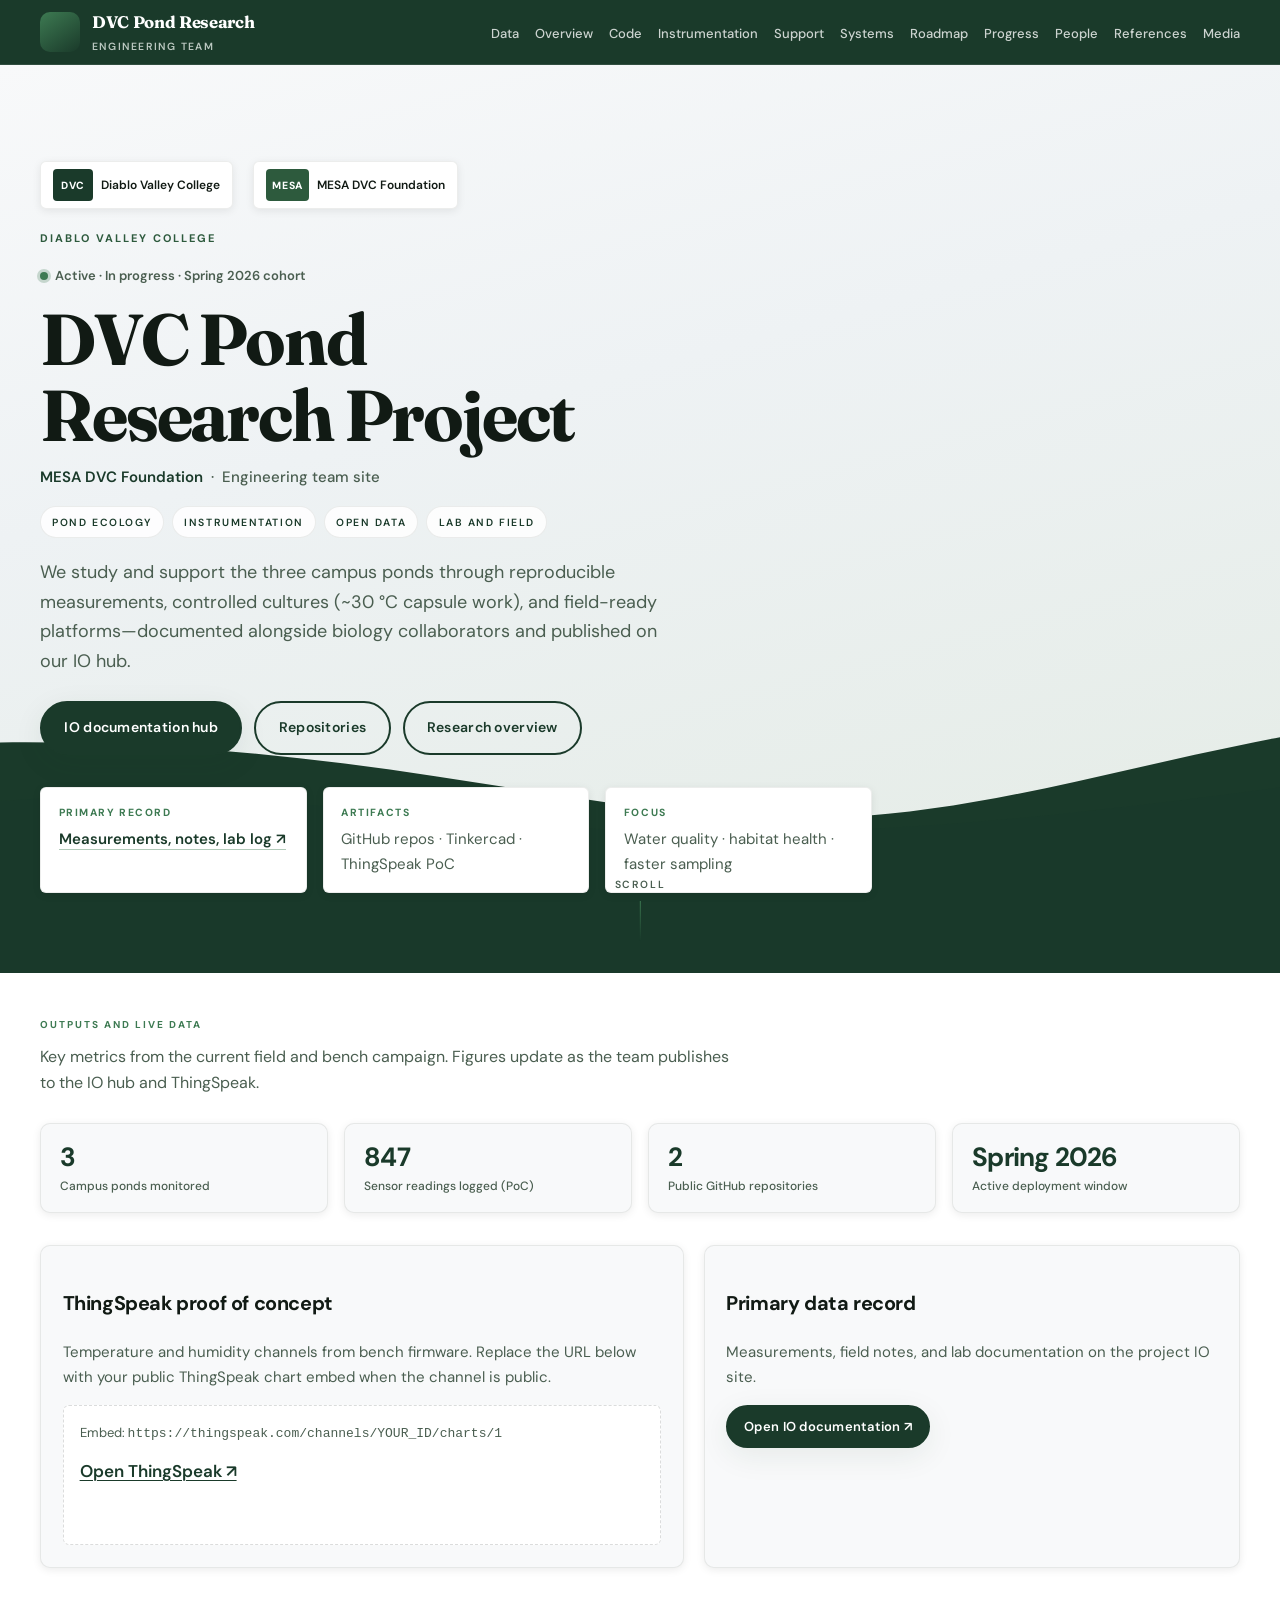
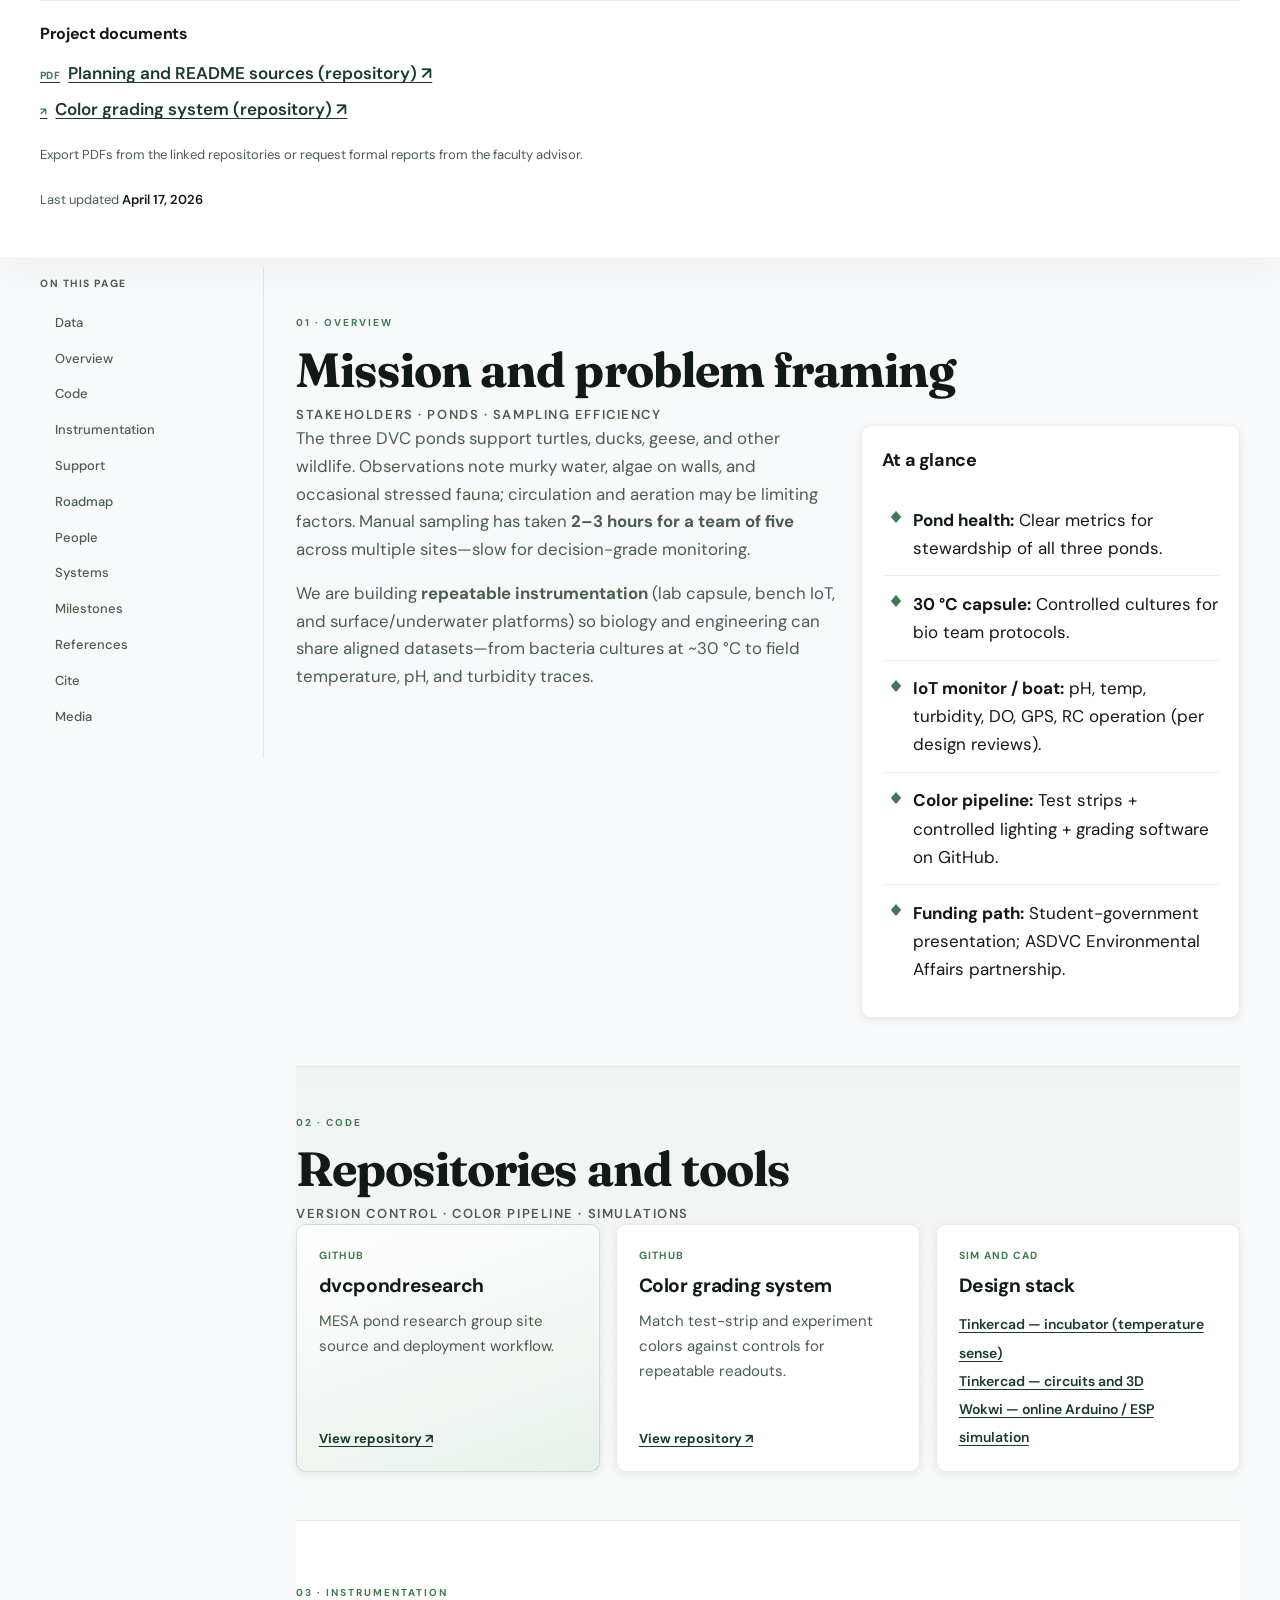
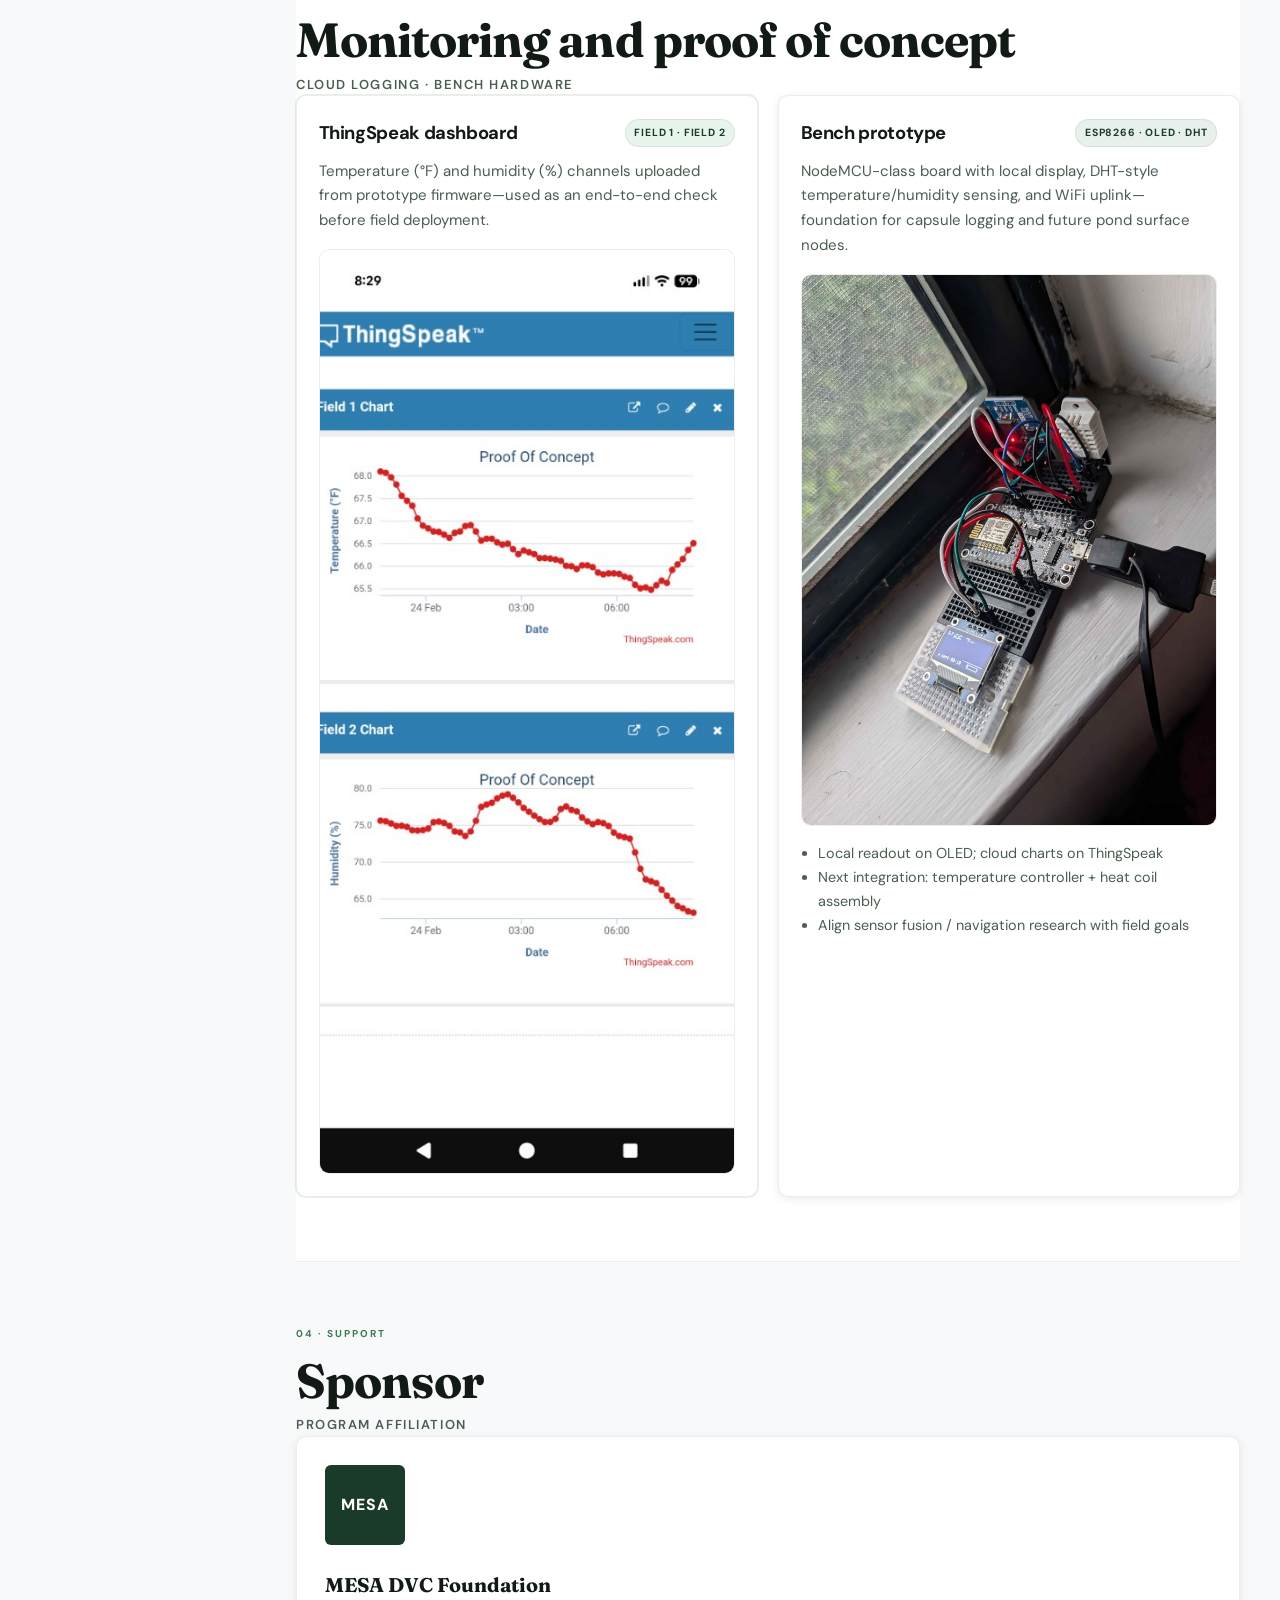
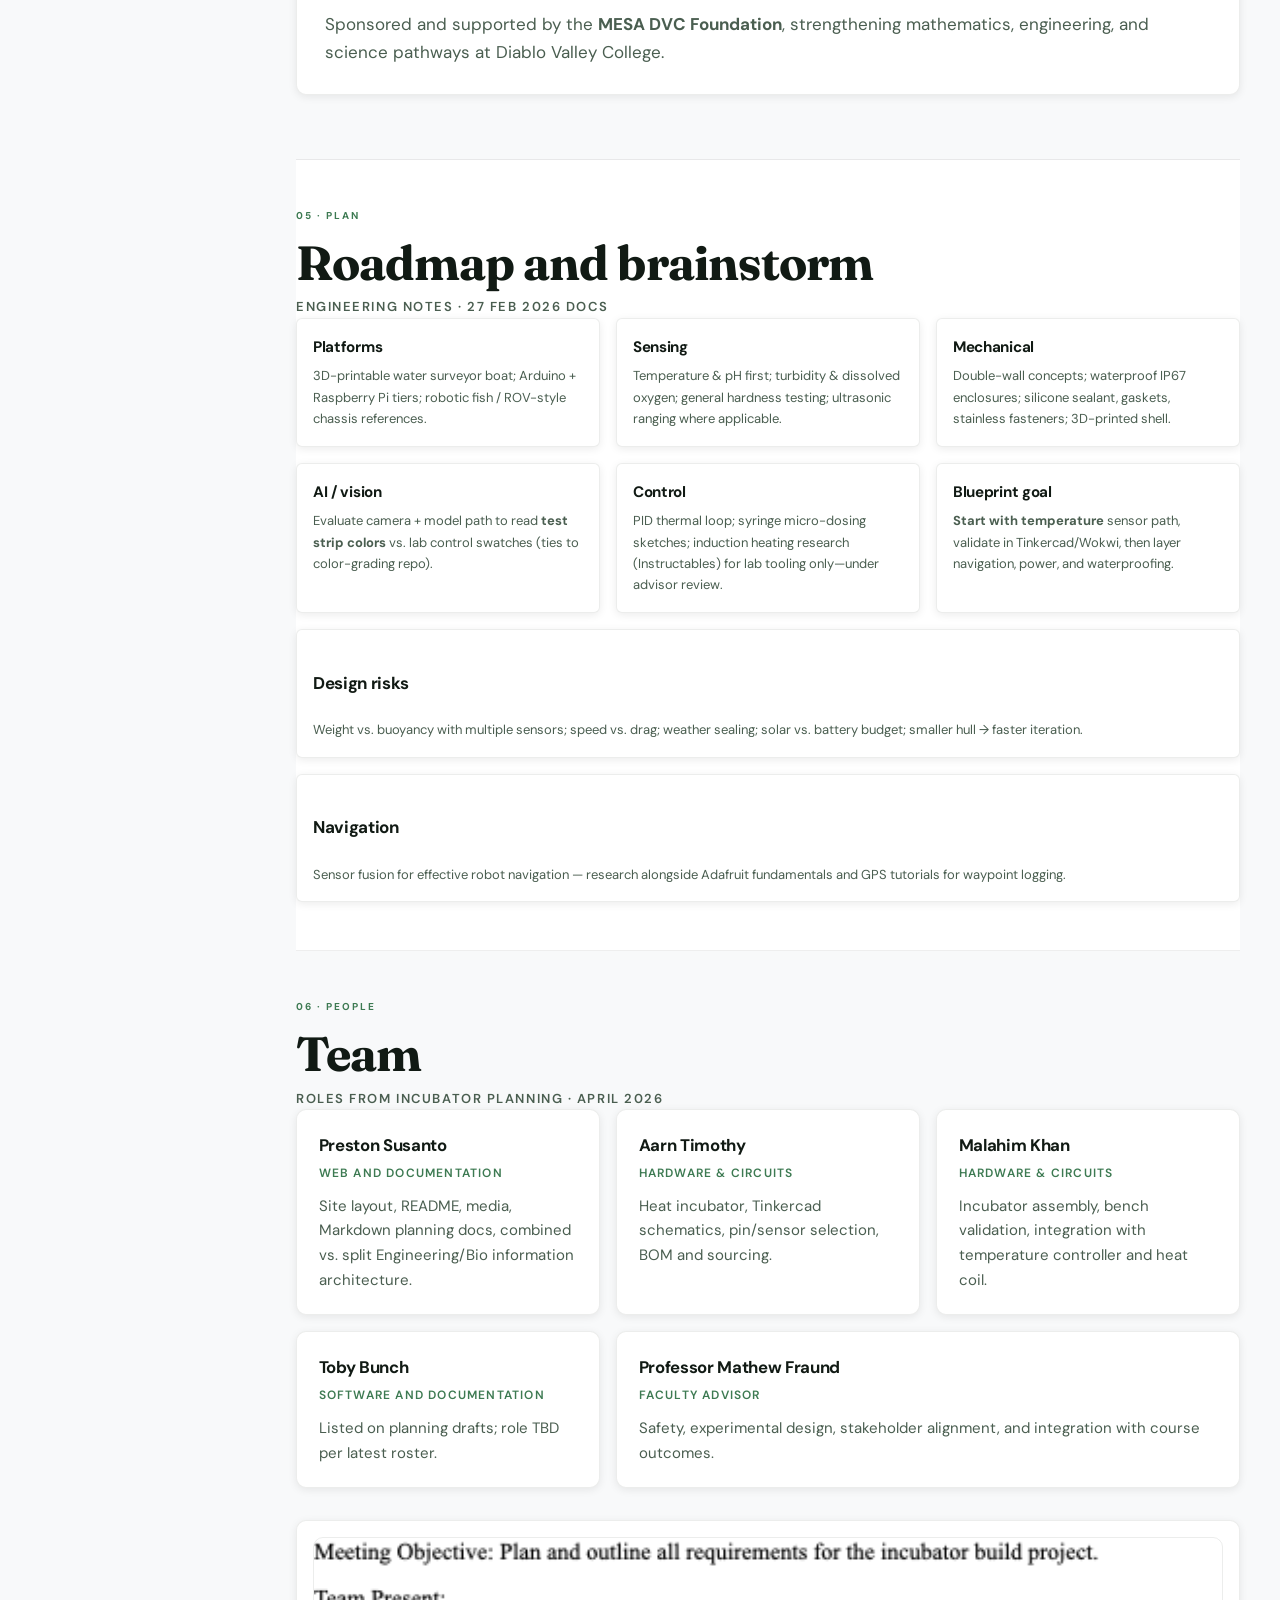
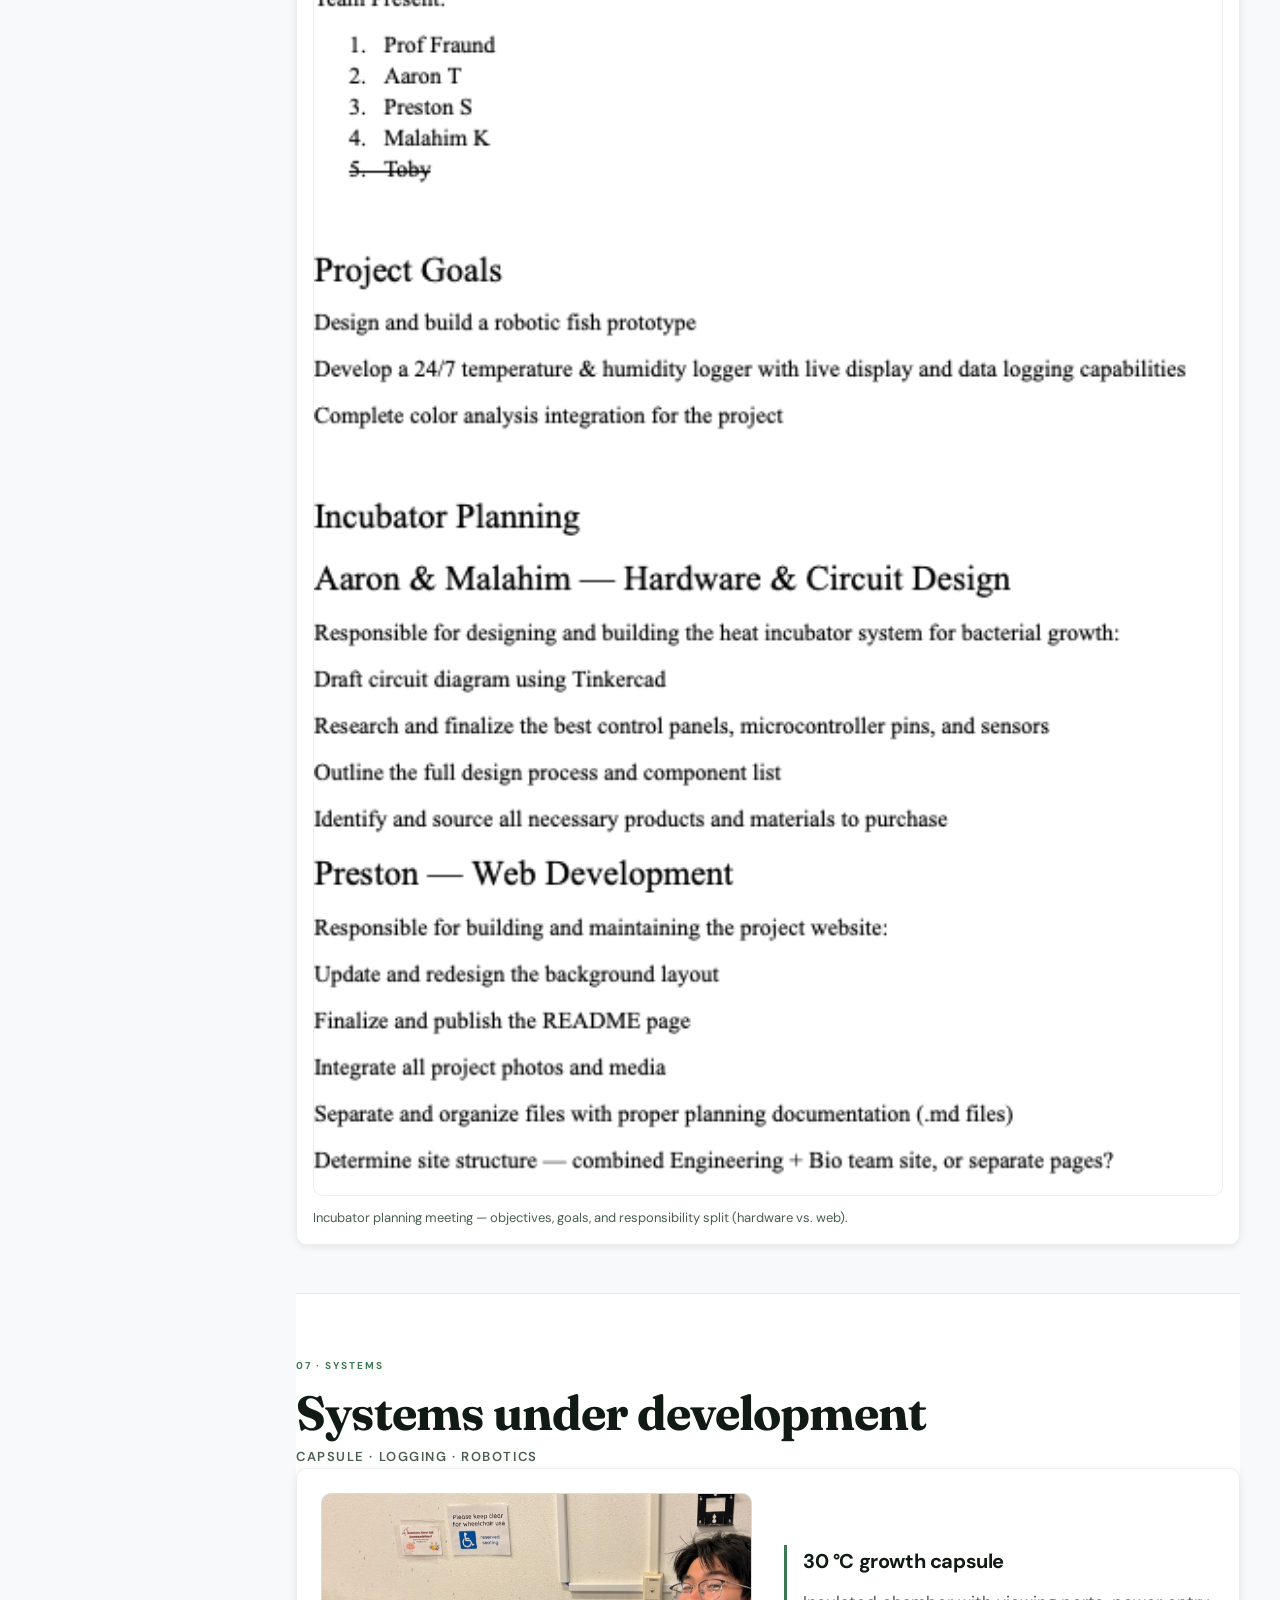
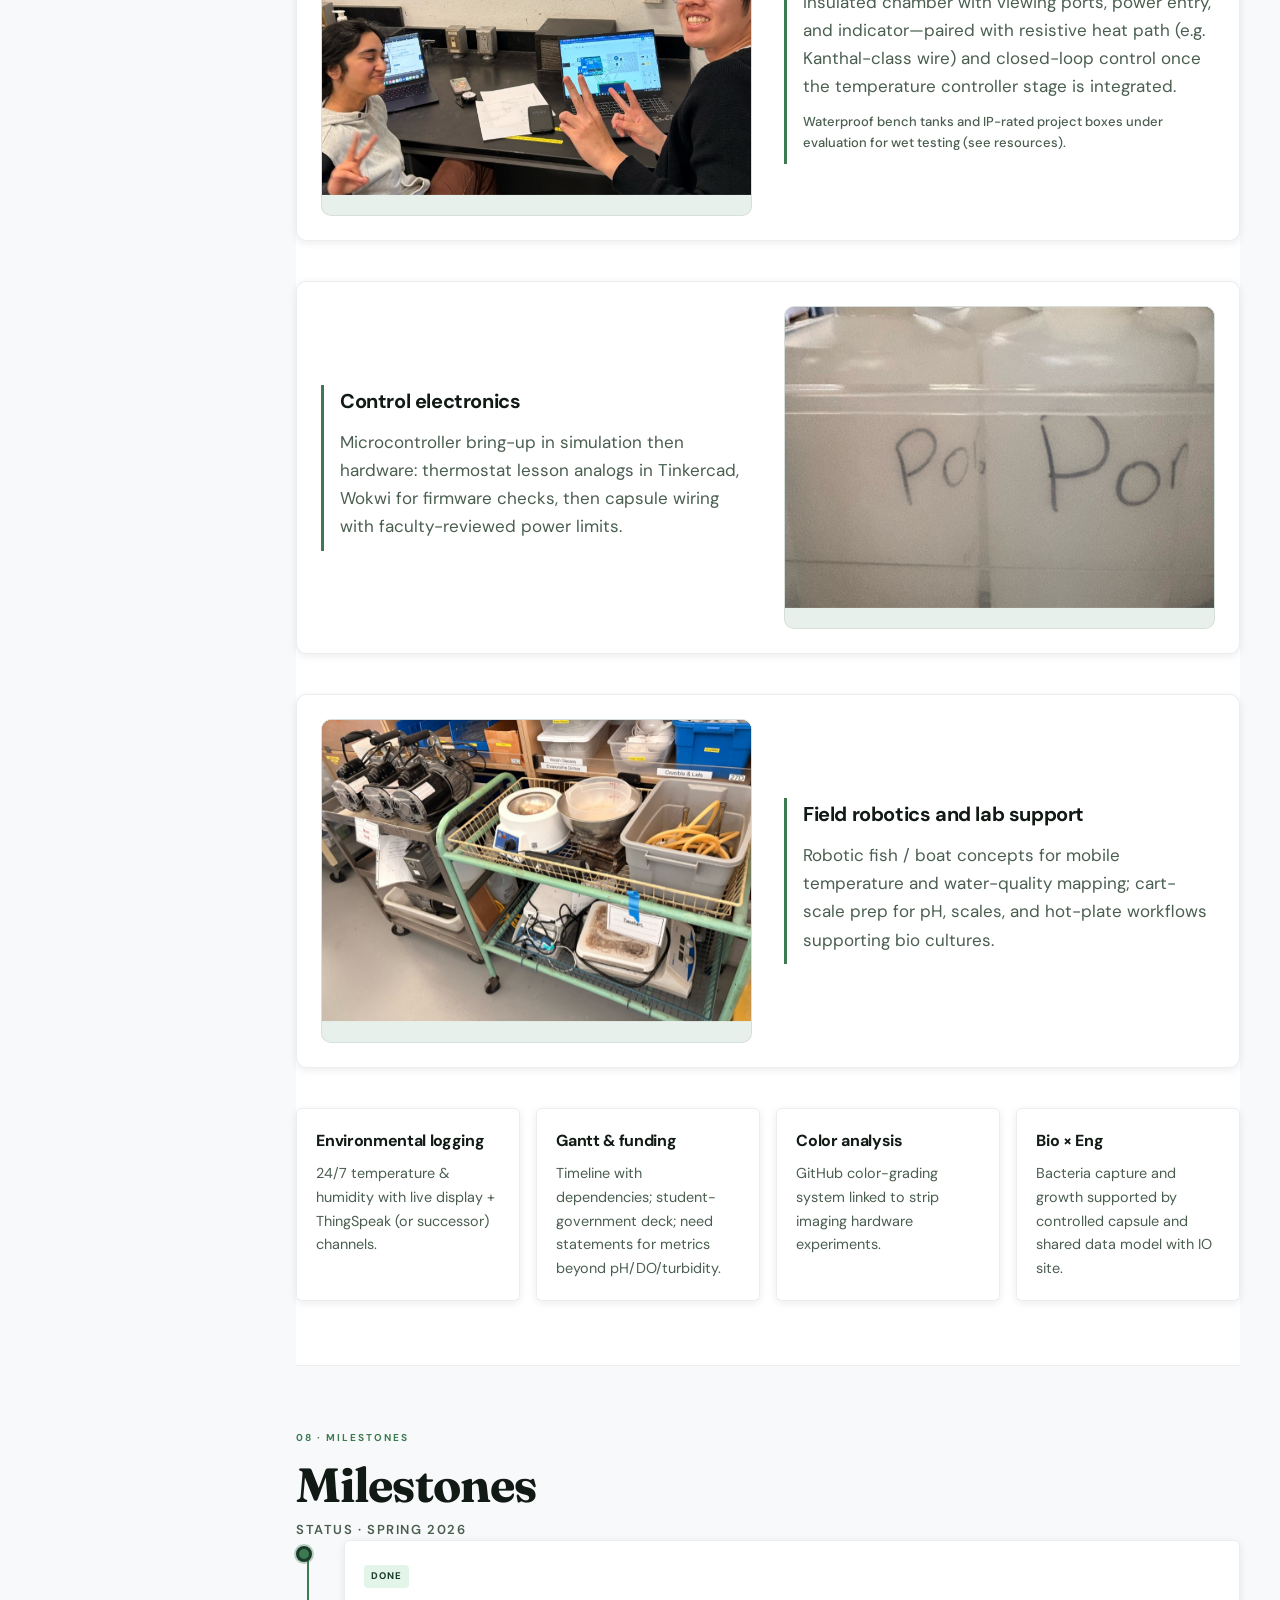
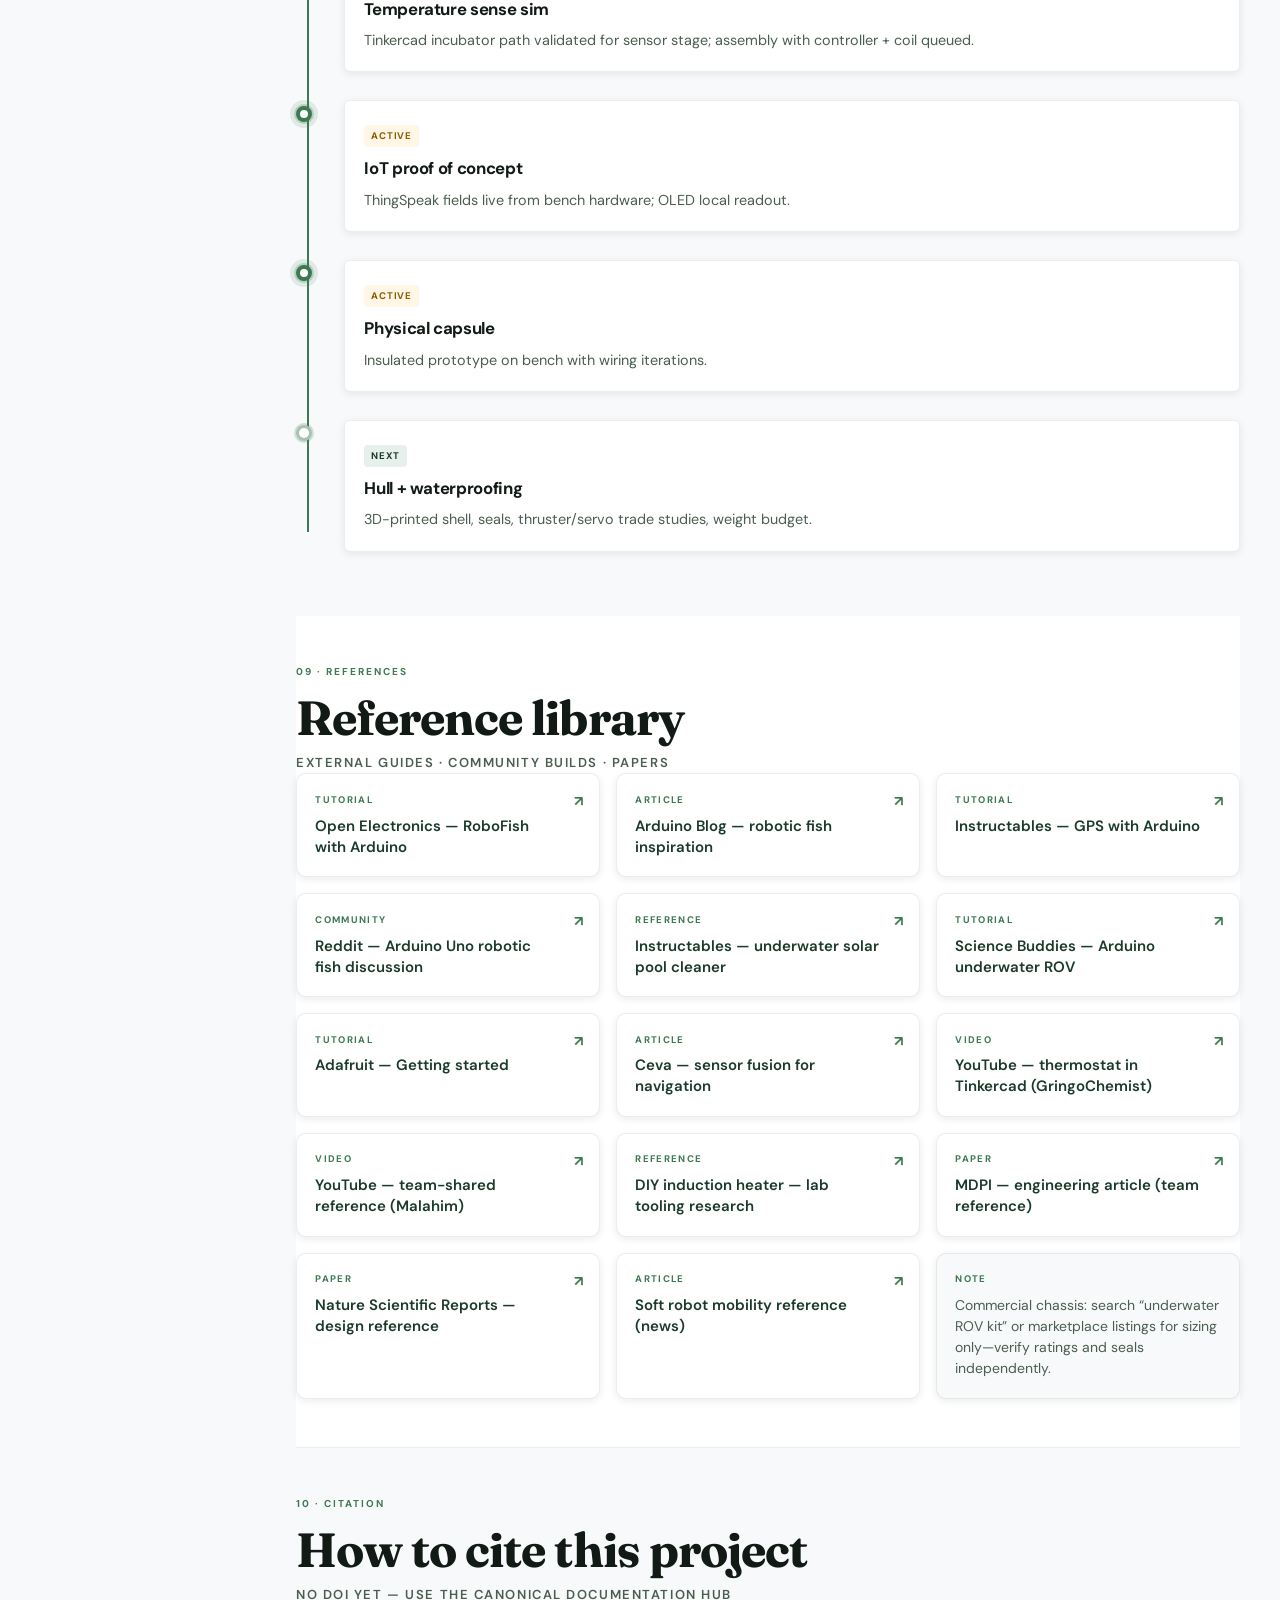
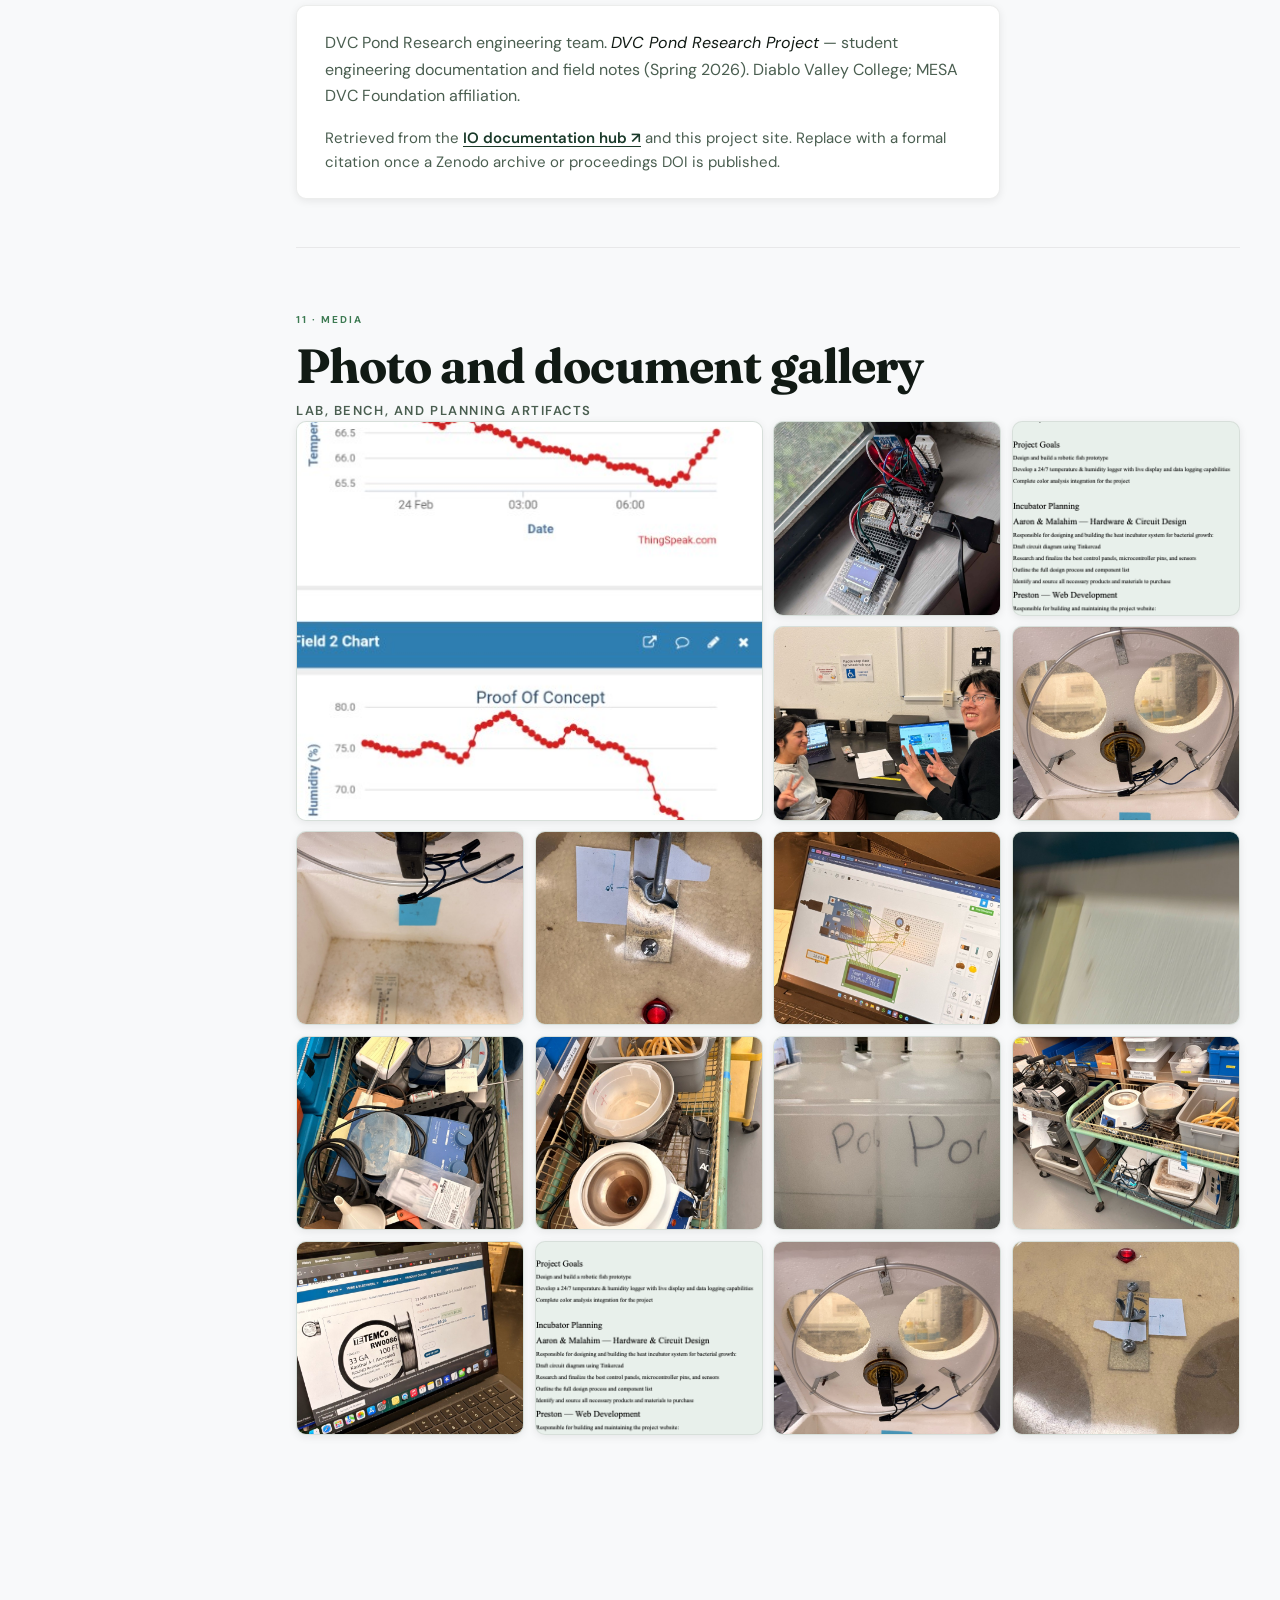
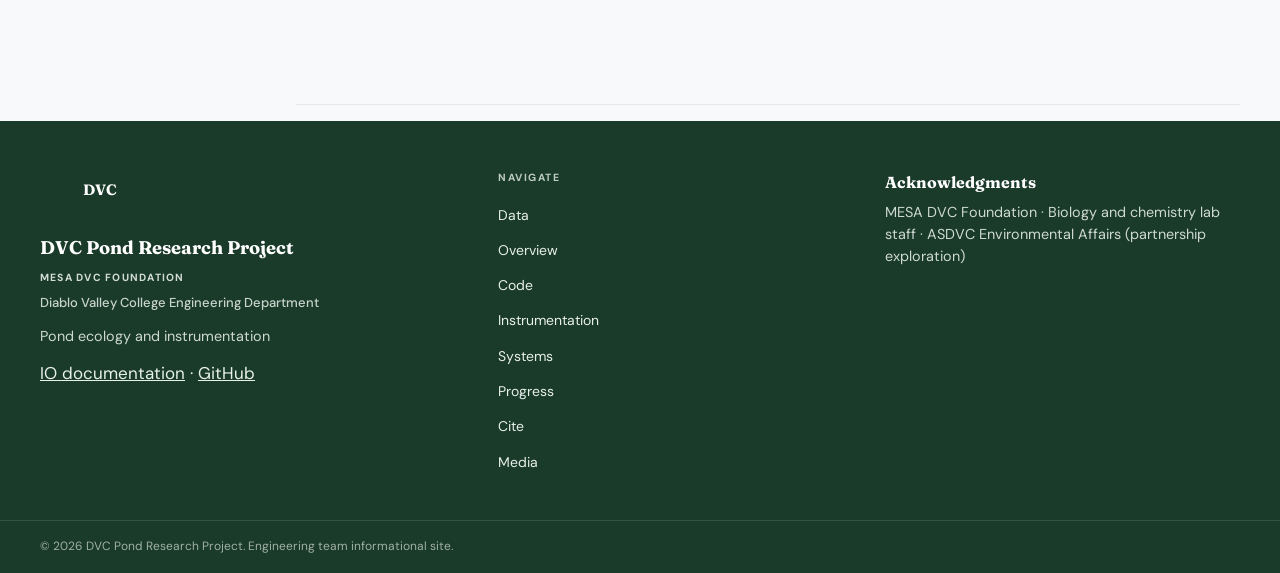
==== index.html @ a066e3c2 "first commit" ====
<!DOCTYPE html>
<html lang="en">
<head>
  <meta charset="UTF-8" />
  <meta name="viewport" content="width=device-width, initial-scale=1.0" />
  <meta name="description" content="Diablo Valley College Pond Research Project — engineering prototypes, IoT logging, and lab documentation. MESA DVC Foundation." />
  <title>DVC Pond Research Project | Engineering Team</title>
  <link rel="preconnect" href="https://fonts.googleapis.com" />
  <link rel="preconnect" href="https://fonts.gstatic.com" crossorigin />
  <link href="https://fonts.googleapis.com/css2?family=DM+Sans:ital,opsz,wght@0,9..40,400;0,9..40,500;1,9..40,400&family=Fraunces:ital,opsz,wght@0,9..144,700;1,9..144,700&display=swap" rel="stylesheet" />
  <link rel="stylesheet" href="styles.css" />
</head>
<body>
  <a class="skip-link" href="#main">Skip to content</a>

  <header class="site-header" id="top">
    <div class="header-navbar">
      <div class="header-navbar-inner container-wide">
        <a class="logo logo--nav" href="#top">
          <span class="logo-mark" aria-hidden="true"><span class="logo-mark-ripple"></span></span>
          <span class="logo-text-block">
            <span class="logo-title">DVC Pond Research</span>
            <span class="logo-affiliation">Engineering team</span>
          </span>
        </a>
        <nav class="nav" aria-label="Primary">
          <button type="button" class="nav-toggle" aria-expanded="false" aria-controls="nav-drawer">
            <span class="nav-toggle-bar"></span>
            <span class="nav-toggle-bar"></span>
            <span class="nav-toggle-bar"></span>
            <span class="visually-hidden">Menu</span>
          </button>
          <div id="nav-drawer" class="nav-drawer">
            <ul id="nav-menu" class="nav-list">
              <li><a class="nav-link" href="#data" data-section="data">Data</a></li>
              <li><a class="nav-link" href="#mission" data-section="mission">Overview</a></li>
              <li><a class="nav-link" href="#repos" data-section="repos">Code</a></li>
              <li><a class="nav-link" href="#monitoring" data-section="monitoring">Instrumentation</a></li>
              <li><a class="nav-link" href="#sponsor" data-section="sponsor">Support</a></li>
              <li><a class="nav-link" href="#engineering" data-section="engineering">Systems</a></li>
              <li><a class="nav-link" href="#roadmap" data-section="roadmap">Roadmap</a></li>
              <li><a class="nav-link" href="#progress" data-section="progress">Progress</a></li>
              <li><a class="nav-link" href="#team" data-section="team">People</a></li>
              <li><a class="nav-link" href="#resources" data-section="resources">References</a></li>
              <li><a class="nav-link" href="#gallery" data-section="gallery">Media</a></li>
            </ul>
          </div>
        </nav>
      </div>
    </div>
  </header>

  <main id="main">
    <section class="hero">
      <div class="hero-bg" aria-hidden="true"></div>
      <div class="hero-wave-wrap" aria-hidden="true">
        <svg class="hero-wave" xmlns="http://www.w3.org/2000/svg" viewBox="0 0 1440 320" preserveAspectRatio="none">
          <path class="hero-wave-path hero-wave-path-a" fill="currentColor" d="M0,160L48,154.7C96,149,192,139,288,138.7C384,139,480,149,576,165.3C672,181,768,203,864,197.3C960,192,1056,160,1152,138.7C1248,117,1344,107,1392,101.3L1440,96L1440,320L1392,320C1344,320,1248,320,1152,320C1056,320,960,320,864,320C768,320,672,320,576,320C480,320,384,320,288,320C192,320,96,320,48,320L0,320Z"/>
          <path class="hero-wave-path hero-wave-path-b" fill="currentColor" opacity="0.65" d="M0,224L60,213.3C120,203,240,181,360,181.3C480,181,600,203,720,208C840,213,960,203,1080,186.7C1200,171,1320,149,1380,138.7L1440,128L1440,320L1380,320C1320,320,1200,320,1080,320C960,320,840,320,720,320C600,320,480,320,360,320C240,320,120,320,60,320L0,320Z"/>
        </svg>
      </div>
      <div class="hero-content container-wide">
        <div class="hero-trust hero-stagger hero-stagger-1">
          <div class="hero-trust-item">
            <span class="hero-trust-logo hero-trust-logo--dvc" aria-hidden="true">DVC</span>
            <span class="hero-trust-name">Diablo Valley College</span>
          </div>
          <div class="hero-trust-item">
            <span class="hero-trust-logo hero-trust-logo--mesa" aria-hidden="true">MESA</span>
            <span class="hero-trust-name">MESA DVC Foundation</span>
          </div>
        </div>
        <p class="hero-institution hero-stagger hero-stagger-2">Diablo Valley College</p>
        <p class="hero-status hero-stagger hero-stagger-2b"><span class="hero-status-dot" aria-hidden="true"></span> Active · In progress · Spring 2026 cohort</p>
        <h1 class="hero-title">
          <span class="hero-title-line hero-stagger hero-stagger-3">DVC Pond</span>
          <span class="hero-title-line hero-stagger hero-stagger-4">Research Project</span>
        </h1>
        <p class="hero-affiliation hero-stagger hero-stagger-5">
          <span class="hero-affiliation-name">MESA DVC Foundation</span>
          <span class="hero-affiliation-sep" aria-hidden="true">·</span>
          <span class="hero-affiliation-tag">Engineering team site</span>
        </p>
        <div class="hero-tags hero-stagger hero-stagger-5b">
          <span class="hero-chip">Pond ecology</span>
          <span class="hero-chip">Instrumentation</span>
          <span class="hero-chip">Open data</span>
          <span class="hero-chip">Lab and field</span>
        </div>
        <p class="hero-lead hero-stagger hero-stagger-6">
          We study and support the three campus ponds through reproducible measurements, controlled cultures (~30&nbsp;°C capsule work), and field-ready platforms—documented alongside biology collaborators and published on our IO hub.
        </p>
        <div class="hero-actions hero-stagger hero-stagger-7">
          <a class="btn btn-primary" href="https://shadowesu.github.io/dvcpondresearch/" target="_blank" rel="noopener noreferrer">IO documentation hub</a>
          <a class="btn btn-ghost" href="#repos">Repositories</a>
          <a class="btn btn-ghost" href="#mission">Research overview</a>
        </div>
        <ul class="hero-highlights hero-stagger hero-stagger-8">
          <li class="hero-highlight">
            <span class="hero-highlight-label">Primary record</span>
            <a href="https://shadowesu.github.io/dvcpondresearch/" target="_blank" rel="noopener noreferrer">Measurements, notes, lab log ↗</a>
          </li>
          <li class="hero-highlight">
            <span class="hero-highlight-label">Artifacts</span>
            <span>GitHub repos · Tinkercad · ThingSpeak PoC</span>
          </li>
          <li class="hero-highlight">
            <span class="hero-highlight-label">Focus</span>
            <span>Water quality · habitat health · faster sampling</span>
          </li>
        </ul>
      </div>
      <div class="hero-scroll" aria-hidden="true">
        <span>Scroll</span>
        <span class="hero-scroll-line"></span>
      </div>
    </section>

    <section class="section-data" id="data" aria-labelledby="data-heading">
      <div class="container-wide section-data-inner">
        <div class="section-data-header">
          <p class="section-label" id="data-heading">Outputs and live data</p>
          <p class="section-data-lead">Key metrics from the current field and bench campaign. Figures update as the team publishes to the IO hub and ThingSpeak.</p>
        </div>
        <div class="stats-bar">
          <div class="stat-item">
            <span class="stat-value">3</span>
            <span class="stat-label">Campus ponds monitored</span>
          </div>
          <div class="stat-item">
            <span class="stat-value">847</span>
            <span class="stat-label">Sensor readings logged (PoC)</span>
          </div>
          <div class="stat-item">
            <span class="stat-value">2</span>
            <span class="stat-label">Public GitHub repositories</span>
          </div>
          <div class="stat-item">
            <span class="stat-value">Spring 2026</span>
            <span class="stat-label">Active deployment window</span>
          </div>
        </div>
        <div class="live-data-grid">
          <div class="live-data-card">
            <h3 class="live-data-title">ThingSpeak proof of concept</h3>
            <p class="live-data-desc">Temperature and humidity channels from bench firmware. Replace the URL below with your public ThingSpeak chart embed when the channel is public.</p>
            <div class="embed-frame" title="ThingSpeak embed placeholder">
              <p class="embed-placeholder">Embed: <code>https://thingspeak.com/channels/YOUR_ID/charts/1</code></p>
              <a class="text-link-external" href="https://thingspeak.com" target="_blank" rel="noopener noreferrer">Open ThingSpeak ↗</a>
            </div>
          </div>
          <div class="live-data-card">
            <h3 class="live-data-title">Primary data record</h3>
            <p class="live-data-desc">Measurements, field notes, and lab documentation on the project IO site.</p>
            <a class="btn btn-primary btn-sm" href="https://shadowesu.github.io/dvcpondresearch/" target="_blank" rel="noopener noreferrer">Open IO documentation ↗</a>
          </div>
        </div>
        <div class="documents-row">
          <h3 class="documents-title">Project documents</h3>
          <ul class="documents-list">
            <li><a class="doc-link" href="https://github.com/ShadowEsu/dvcpondresearch" target="_blank" rel="noopener noreferrer"><span class="doc-icon" aria-hidden="true">PDF</span> Planning and README sources (repository) ↗</a></li>
            <li><a class="doc-link" href="https://github.com/ShadowEsu/Color-Grading-System-Pond-Project-System" target="_blank" rel="noopener noreferrer"><span class="doc-icon" aria-hidden="true">↗</span> Color grading system (repository) ↗</a></li>
          </ul>
          <p class="documents-note">Export PDFs from the linked repositories or request formal reports from the faculty advisor.</p>
        </div>
        <p class="last-updated">Last updated <time datetime="2026-04-17">April 17, 2026</time></p>
      </div>
    </section>

    <div class="page-shell container-wide">
      <aside class="toc-sidebar" aria-label="On this page">
        <p class="toc-heading">On this page</p>
        <nav class="toc-nav">
          <ul class="toc-list">
            <li><a class="toc-link" href="#data" data-toc="data">Data</a></li>
            <li><a class="toc-link" href="#mission" data-toc="mission">Overview</a></li>
            <li><a class="toc-link" href="#repos" data-toc="repos">Code</a></li>
            <li><a class="toc-link" href="#monitoring" data-toc="monitoring">Instrumentation</a></li>
            <li><a class="toc-link" href="#sponsor" data-toc="sponsor">Support</a></li>
            <li><a class="toc-link" href="#roadmap" data-toc="roadmap">Roadmap</a></li>
            <li><a class="toc-link" href="#team" data-toc="team">People</a></li>
            <li><a class="toc-link" href="#engineering" data-toc="engineering">Systems</a></li>
            <li><a class="toc-link" href="#progress" data-toc="progress">Milestones</a></li>
            <li><a class="toc-link" href="#resources" data-toc="resources">References</a></li>
            <li><a class="toc-link" href="#cite" data-toc="cite">Cite</a></li>
            <li><a class="toc-link" href="#gallery" data-toc="gallery">Media</a></li>
          </ul>
        </nav>
      </aside>

      <div class="page-main">

    <section class="section section-tight section-bounded" id="mission">
      <div class="section-inner">
        <header class="section-header reveal" data-reveal>
          <p class="section-label">01 · Overview</p>
          <h2>Mission and problem framing</h2>
          <p class="section-subtitle">Stakeholders · ponds · sampling efficiency</p>
        </header>
        <div class="grid-12">
          <div class="span-7 prose prose-tight reveal" data-reveal>
            <p>
              The three DVC ponds support turtles, ducks, geese, and other wildlife. Observations note murky water, algae on walls, and occasional stressed fauna; circulation and aeration may be limiting factors. Manual sampling has taken <strong>2–3 hours for a team of five</strong> across multiple sites—slow for decision-grade monitoring.
            </p>
            <p>
              We are building <strong>repeatable instrumentation</strong> (lab capsule, bench IoT, and surface/underwater platforms) so biology and engineering can share aligned datasets—from bacteria cultures at ~30&nbsp;°C to field temperature, pH, and turbidity traces.
            </p>
          </div>
          <aside class="span-5 reveal" data-reveal>
            <div class="info-card">
              <h3 class="info-card-title">At a glance</h3>
              <ul class="goal-list goal-list-compact goal-list-plain goal-list-animate" id="mission-goals">
                <li class="goal-card-item">
                  <svg class="goal-diamond" width="12" height="12" viewBox="0 0 12 12" aria-hidden="true"><path fill="currentColor" d="M6 0L11.2 6 6 12 .8 6z"/></svg>
                  <span><strong>Pond health:</strong> Clear metrics for stewardship of all three ponds.</span>
                </li>
                <li class="goal-card-item">
                  <svg class="goal-diamond" width="12" height="12" viewBox="0 0 12 12" aria-hidden="true"><path fill="currentColor" d="M6 0L11.2 6 6 12 .8 6z"/></svg>
                  <span><strong>30&nbsp;°C capsule:</strong> Controlled cultures for bio team protocols.</span>
                </li>
                <li class="goal-card-item">
                  <svg class="goal-diamond" width="12" height="12" viewBox="0 0 12 12" aria-hidden="true"><path fill="currentColor" d="M6 0L11.2 6 6 12 .8 6z"/></svg>
                  <span><strong>IoT monitor / boat:</strong> pH, temp, turbidity, DO, GPS, RC operation (per design reviews).</span>
                </li>
                <li class="goal-card-item">
                  <svg class="goal-diamond" width="12" height="12" viewBox="0 0 12 12" aria-hidden="true"><path fill="currentColor" d="M6 0L11.2 6 6 12 .8 6z"/></svg>
                  <span><strong>Color pipeline:</strong> Test strips + controlled lighting + grading software on GitHub.</span>
                </li>
                <li class="goal-card-item">
                  <svg class="goal-diamond" width="12" height="12" viewBox="0 0 12 12" aria-hidden="true"><path fill="currentColor" d="M6 0L11.2 6 6 12 .8 6z"/></svg>
                  <span><strong>Funding path:</strong> Student-government presentation; ASDVC Environmental Affairs partnership.</span>
                </li>
              </ul>
            </div>
          </aside>
        </div>
      </div>
    </section>

    <section class="section section-tight section-surface section-bounded" id="repos">
      <div class="section-inner">
        <header class="section-header section-header-inline reveal" data-reveal>
          <div>
            <p class="section-label">02 · Code</p>
            <h2>Repositories and tools</h2>
            <p class="section-subtitle">Version control · color pipeline · simulations</p>
          </div>
        </header>
        <div class="bento bento-3 reveal-stagger reveal" data-reveal>
          <a class="bento-card bento-card-accent stagger-item" href="https://github.com/ShadowEsu/dvcpondresearch" target="_blank" rel="noopener noreferrer">
            <span class="bento-kicker">GitHub</span>
            <h3 class="bento-title">dvcpondresearch</h3>
            <p class="bento-desc">MESA pond research group site source and deployment workflow.</p>
            <span class="bento-go">View repository ↗</span>
          </a>
          <a class="bento-card stagger-item" href="https://github.com/ShadowEsu/Color-Grading-System-Pond-Project-System" target="_blank" rel="noopener noreferrer">
            <span class="bento-kicker">GitHub</span>
            <h3 class="bento-title">Color grading system</h3>
            <p class="bento-desc">Match test-strip and experiment colors against controls for repeatable readouts.</p>
            <span class="bento-go">View repository ↗</span>
          </a>
          <div class="bento-card bento-card-dense stagger-item">
            <span class="bento-kicker">Sim and CAD</span>
            <h3 class="bento-title">Design stack</h3>
            <ul class="bento-list">
              <li><a href="https://www.tinkercad.com/things/fJQX1NhdqfI-incubator/editel" target="_blank" rel="noopener noreferrer">Tinkercad — incubator (temperature sense)</a></li>
              <li><a href="https://www.tinkercad.com/" target="_blank" rel="noopener noreferrer">Tinkercad — circuits and 3D</a></li>
              <li><a href="https://wokwi.com/" target="_blank" rel="noopener noreferrer">Wokwi — online Arduino / ESP simulation</a></li>
            </ul>
          </div>
        </div>
      </div>
    </section>

    <section class="section section-alt section-bounded" id="monitoring">
      <div class="section-inner">
        <header class="section-header reveal" data-reveal>
          <p class="section-label">03 · Instrumentation</p>
          <h2>Monitoring and proof of concept</h2>
          <p class="section-subtitle">Cloud logging · bench hardware</p>
        </header>
        <div class="split-feature">
          <article class="panel panel-glow reveal" data-reveal>
            <div class="panel-head">
              <h3>ThingSpeak dashboard</h3>
              <span class="pill pill-live">Field 1 · Field 2</span>
            </div>
            <p class="panel-lead">Temperature (°F) and humidity (%) channels uploaded from prototype firmware—used as an end-to-end check before field deployment.</p>
            <figure class="panel-figure">
              <img src="assets/image-9a50c8b9-c697-4783-88cf-bc477b0e032a.png" alt="ThingSpeak mobile dashboard showing temperature and humidity proof-of-concept charts" loading="lazy" width="900" height="1200" />
            </figure>
          </article>
          <article class="panel reveal" data-reveal>
            <div class="panel-head">
              <h3>Bench prototype</h3>
              <span class="pill">ESP8266 · OLED · DHT</span>
            </div>
            <p class="panel-lead">NodeMCU-class board with local display, DHT-style temperature/humidity sensing, and WiFi uplink—foundation for capsule logging and future pond surface nodes.</p>
            <figure class="panel-figure">
              <img src="assets/image-a8b3d238-3db9-4907-aa1e-0365a727f5cf.png" alt="NodeMCU ESP8266 on breadboard with OLED display and DHT sensor wired on a windowsill" loading="lazy" width="900" height="700" />
            </figure>
            <ul class="checklist">
              <li>Local readout on OLED; cloud charts on ThingSpeak</li>
              <li>Next integration: temperature controller + heat coil assembly</li>
              <li>Align sensor fusion / navigation research with field goals</li>
            </ul>
          </article>
        </div>
      </div>
    </section>

    <section class="section sponsor-strip section-bounded" id="sponsor">
      <div class="section-inner reveal" data-reveal>
        <header class="section-header">
          <p class="section-label">04 · Support</p>
          <h2>Sponsor</h2>
          <p class="section-subtitle">Program affiliation</p>
        </header>
        <div class="sponsor-card">
          <div class="sponsor-badge" aria-hidden="true">MESA</div>
          <div class="sponsor-body">
            <h3 class="sponsor-name">MESA DVC Foundation</h3>
            <p>
              Sponsored and supported by the <strong>MESA DVC Foundation</strong>, strengthening mathematics, engineering, and science pathways at Diablo Valley College.
            </p>
          </div>
        </div>
      </div>
    </section>

    <section class="section section-alt section-tight section-bounded" id="roadmap">
      <div class="section-inner">
        <header class="section-header reveal" data-reveal>
          <p class="section-label">05 · Plan</p>
          <h2>Roadmap and brainstorm</h2>
          <p class="section-subtitle">Engineering notes · 27 Feb 2026 docs</p>
        </header>
        <div class="roadmap-grid reveal-stagger reveal" data-reveal>
          <div class="dense-card stagger-item">
            <h3>Platforms</h3>
            <p>3D-printable water surveyor boat; Arduino + Raspberry Pi tiers; robotic fish / ROV-style chassis references.</p>
          </div>
          <div class="dense-card stagger-item">
            <h3>Sensing</h3>
            <p>Temperature &amp; pH first; turbidity &amp; dissolved oxygen; general hardness testing; ultrasonic ranging where applicable.</p>
          </div>
          <div class="dense-card stagger-item">
            <h3>Mechanical</h3>
            <p>Double-wall concepts; waterproof IP67 enclosures; silicone sealant, gaskets, stainless fasteners; 3D-printed shell.</p>
          </div>
          <div class="dense-card stagger-item">
            <h3>AI / vision</h3>
            <p>Evaluate camera + model path to read <strong>test strip colors</strong> vs. lab control swatches (ties to color-grading repo).</p>
          </div>
          <div class="dense-card stagger-item">
            <h3>Control</h3>
            <p>PID thermal loop; syringe micro-dosing sketches; induction heating research (Instructables) for lab tooling only—under advisor review.</p>
          </div>
          <div class="dense-card stagger-item">
            <h3>Blueprint goal</h3>
            <p><strong>Start with temperature</strong> sensor path, validate in Tinkercad/Wokwi, then layer navigation, power, and waterproofing.</p>
          </div>
          <div class="dense-card dense-card--callout reveal" data-reveal>
            <h4>Design risks</h4>
            <p>Weight vs. buoyancy with multiple sensors; speed vs. drag; weather sealing; solar vs. battery budget; smaller hull → faster iteration.</p>
          </div>
          <div class="dense-card dense-card--callout reveal" data-reveal>
            <h4>Navigation</h4>
            <p>Sensor fusion for effective robot navigation — research alongside Adafruit fundamentals and GPS tutorials for waypoint logging.</p>
          </div>
        </div>
      </div>
    </section>

    <section class="section section-tight section-bounded" id="team">
      <div class="section-inner">
        <header class="section-header reveal" data-reveal>
          <p class="section-label">06 · People</p>
          <h2>Team</h2>
          <p class="section-subtitle">Roles from incubator planning · April 2026</p>
        </header>
        <div class="team-grid">
          <article class="team-card reveal" data-reveal>
            <h3 class="team-name">Preston Susanto</h3>
            <p class="team-role">Web and documentation</p>
            <p class="team-note">Site layout, README, media, Markdown planning docs, combined vs. split Engineering/Bio information architecture.</p>
          </article>
          <article class="team-card reveal" data-reveal>
            <h3 class="team-name">Aarn Timothy</h3>
            <p class="team-role">Hardware &amp; circuits</p>
            <p class="team-note">Heat incubator, Tinkercad schematics, pin/sensor selection, BOM and sourcing.</p>
          </article>
          <article class="team-card reveal" data-reveal>
            <h3 class="team-name">Malahim Khan</h3>
            <p class="team-role">Hardware &amp; circuits</p>
            <p class="team-note">Incubator assembly, bench validation, integration with temperature controller and heat coil.</p>
          </article>
          <article class="team-card reveal" data-reveal>
            <h3 class="team-name">Toby Bunch</h3>
            <p class="team-role">Software and documentation</p>
            <p class="team-note">Listed on planning drafts; role TBD per latest roster.</p>
          </article>
          <article class="team-card reveal team-card-wide" data-reveal>
            <h3 class="team-name">Professor Mathew Fraund</h3>
            <p class="team-role">Faculty advisor</p>
            <p class="team-note">Safety, experimental design, stakeholder alignment, and integration with course outcomes.</p>
          </article>
        </div>
        <figure class="doc-inline reveal" data-reveal>
          <img src="assets/image-5cbed27d-8dfd-4c12-b78f-d15eba211f14.png" alt="Meeting notes: incubator objectives, team list, project goals, and task assignments" loading="lazy" width="1100" height="700" />
          <figcaption>Incubator planning meeting — objectives, goals, and responsibility split (hardware vs. web).</figcaption>
        </figure>
      </div>
    </section>

    <section class="section section-alt section-bounded" id="engineering">
      <div class="section-inner">
        <header class="section-header reveal" data-reveal>
          <p class="section-label">07 · Systems</p>
          <h2>Systems under development</h2>
          <p class="section-subtitle">Capsule · logging · robotics</p>
        </header>

        <div class="feature-block reveal" data-reveal>
          <div class="feature-visual">
            <img src="assets/IMG_9305-fd8c99a7-d7f6-46c7-87bb-90f26fa1856b.png" alt="Insulated prototype capsule on a lab bench with viewing ports" loading="lazy" width="800" height="600" />
          </div>
          <div class="feature-text">
            <h3>30&nbsp;°C growth capsule</h3>
            <p>Insulated chamber with viewing ports, power entry, and indicator—paired with resistive heat path (e.g. Kanthal-class wire) and closed-loop control once the temperature controller stage is integrated.</p>
            <p class="mono-note">Waterproof bench tanks and IP-rated project boxes under evaluation for wet testing (see resources).</p>
          </div>
        </div>

        <div class="feature-block feature-block-reverse reveal" data-reveal>
          <div class="feature-visual">
            <img src="assets/IMG_9301-ebfede92-6456-4f64-8e8a-6a7cae587f3d.png" alt="Team at lab bench with Tinkercad or Arduino simulation on laptop" loading="lazy" width="800" height="600" />
          </div>
          <div class="feature-text">
            <h3>Control electronics</h3>
            <p>Microcontroller bring-up in simulation then hardware: thermostat lesson analogs in Tinkercad, Wokwi for firmware checks, then capsule wiring with faculty-reviewed power limits.</p>
          </div>
        </div>

        <div class="feature-block reveal" data-reveal>
          <div class="feature-visual">
            <img src="assets/IMG_9303-754ce00c-f466-42d8-95e0-b664c58daf75.png" alt="Lab cart with hot plate, scale, and pH sensor equipment" loading="lazy" width="800" height="600" />
          </div>
          <div class="feature-text">
            <h3>Field robotics and lab support</h3>
            <p>Robotic fish / boat concepts for mobile temperature and water-quality mapping; cart-scale prep for pH, scales, and hot-plate workflows supporting bio cultures.</p>
          </div>
        </div>

        <div class="cards-row cards-row-4">
          <article class="mini-card reveal" data-reveal><h3>Environmental logging</h3><p>24/7 temperature &amp; humidity with live display + ThingSpeak (or successor) channels.</p></article>
          <article class="mini-card reveal" data-reveal><h3>Gantt &amp; funding</h3><p>Timeline with dependencies; student-government deck; need statements for metrics beyond pH/DO/turbidity.</p></article>
          <article class="mini-card reveal" data-reveal><h3>Color analysis</h3><p>GitHub color-grading system linked to strip imaging hardware experiments.</p></article>
          <article class="mini-card reveal" data-reveal><h3>Bio × Eng</h3><p>Bacteria capture and growth supported by controlled capsule and shared data model with IO site.</p></article>
        </div>
      </div>
    </section>

    <section class="section" id="progress">
      <div class="section-inner">
        <header class="section-header reveal" data-reveal>
          <p class="section-label">08 · Milestones</p>
          <h2>Milestones</h2>
          <p class="section-subtitle">Status · spring 2026</p>
        </header>
        <div class="progress-timeline" id="progress-timeline" data-reveal>
          <div class="progress-timeline-line" aria-hidden="true"></div>
          <ol class="progress-timeline-list">
            <li class="progress-timeline-item progress-timeline-item--done reveal" data-reveal>
              <span class="progress-timeline-dot" aria-hidden="true"></span>
              <div class="progress-timeline-card">
                <span class="milestone-state done">Done</span>
                <h3>Temperature sense sim</h3>
                <p>Tinkercad incubator path validated for sensor stage; assembly with controller + coil queued.</p>
              </div>
            </li>
            <li class="progress-timeline-item progress-timeline-item--active reveal" data-reveal>
              <span class="progress-timeline-dot" aria-hidden="true"></span>
              <div class="progress-timeline-card">
                <span class="milestone-state progress">Active</span>
                <h3>IoT proof of concept</h3>
                <p>ThingSpeak fields live from bench hardware; OLED local readout.</p>
              </div>
            </li>
            <li class="progress-timeline-item progress-timeline-item--active reveal" data-reveal>
              <span class="progress-timeline-dot" aria-hidden="true"></span>
              <div class="progress-timeline-card">
                <span class="milestone-state progress">Active</span>
                <h3>Physical capsule</h3>
                <p>Insulated prototype on bench with wiring iterations.</p>
              </div>
            </li>
            <li class="progress-timeline-item progress-timeline-item--next reveal" data-reveal>
              <span class="progress-timeline-dot" aria-hidden="true"></span>
              <div class="progress-timeline-card">
                <span class="milestone-state">Next</span>
                <h3>Hull + waterproofing</h3>
                <p>3D-printed shell, seals, thruster/servo trade studies, weight budget.</p>
              </div>
            </li>
          </ol>
        </div>
      </div>
    </section>

    <section class="section section-alt section-tight section-bounded" id="resources">
      <div class="section-inner">
        <header class="section-header reveal" data-reveal>
          <p class="section-label">09 · References</p>
          <h2>Reference library</h2>
          <p class="section-subtitle">External guides · community builds · papers</p>
        </header>
        <div class="resource-grid reveal-stagger reveal" data-reveal>
          <a class="resource-card stagger-item" href="https://www.open-electronics.org/robofish-create-your-robot-fish-with-arduino/" target="_blank" rel="noopener noreferrer">
            <span class="resource-card-type">Tutorial</span>
            <span class="resource-card-title">Open Electronics — RoboFish with Arduino</span>
            <span class="resource-card-ext" aria-hidden="true">↗</span>
          </a>
          <a class="resource-card stagger-item" href="https://blog.arduino.cc/2021/07/23/this-arduino-powered-robotic-fish-was-inspired-by-the-real-thing/" target="_blank" rel="noopener noreferrer">
            <span class="resource-card-type">Article</span>
            <span class="resource-card-title">Arduino Blog — robotic fish inspiration</span>
            <span class="resource-card-ext" aria-hidden="true">↗</span>
          </a>
          <a class="resource-card stagger-item" href="https://www.instructables.com/GPS-With-Arduino-Tutorial-Step-by-Step/" target="_blank" rel="noopener noreferrer">
            <span class="resource-card-type">Tutorial</span>
            <span class="resource-card-title">Instructables — GPS with Arduino</span>
            <span class="resource-card-ext" aria-hidden="true">↗</span>
          </a>
          <a class="resource-card stagger-item" href="https://www.reddit.com/r/ArduinoProjects/comments/kafeyz/robotic_fish_using_arduino_unoo_hc05/" target="_blank" rel="noopener noreferrer">
            <span class="resource-card-type">Community</span>
            <span class="resource-card-title">Reddit — Arduino Uno robotic fish discussion</span>
            <span class="resource-card-ext" aria-hidden="true">↗</span>
          </a>
          <a class="resource-card stagger-item" href="https://www.instructables.com/Underwater-Swimming-Pool-Bluetooth-Solar-Cleaning-/" target="_blank" rel="noopener noreferrer">
            <span class="resource-card-type">Reference</span>
            <span class="resource-card-title">Instructables — underwater solar pool cleaner</span>
            <span class="resource-card-ext" aria-hidden="true">↗</span>
          </a>
          <a class="resource-card stagger-item" href="https://www.sciencebuddies.org/science-fair-projects/project-ideas/Robotics_p052/robotics/arduino-underwater-ROV" target="_blank" rel="noopener noreferrer">
            <span class="resource-card-type">Tutorial</span>
            <span class="resource-card-title">Science Buddies — Arduino underwater ROV</span>
            <span class="resource-card-ext" aria-hidden="true">↗</span>
          </a>
          <a class="resource-card stagger-item" href="https://learn.adafruit.com/lesson-0-getting-started" target="_blank" rel="noopener noreferrer">
            <span class="resource-card-type">Tutorial</span>
            <span class="resource-card-title">Adafruit — Getting started</span>
            <span class="resource-card-ext" aria-hidden="true">↗</span>
          </a>
          <a class="resource-card stagger-item" href="https://www.ceva-ip.com/blog/how-sensor-fusion-enables-effective-robot-navigation/" target="_blank" rel="noopener noreferrer">
            <span class="resource-card-type">Article</span>
            <span class="resource-card-title">Ceva — sensor fusion for navigation</span>
            <span class="resource-card-ext" aria-hidden="true">↗</span>
          </a>
          <a class="resource-card stagger-item" href="https://www.youtube.com/watch?v=n8XFBFg3A6k" target="_blank" rel="noopener noreferrer">
            <span class="resource-card-type">Video</span>
            <span class="resource-card-title">YouTube — thermostat in Tinkercad (GringoChemist)</span>
            <span class="resource-card-ext" aria-hidden="true">↗</span>
          </a>
          <a class="resource-card stagger-item" href="https://www.youtube.com/watch?v=I-5_MN5_Fmc" target="_blank" rel="noopener noreferrer">
            <span class="resource-card-type">Video</span>
            <span class="resource-card-title">YouTube — team-shared reference (Malahim)</span>
            <span class="resource-card-ext" aria-hidden="true">↗</span>
          </a>
          <a class="resource-card stagger-item" href="https://share.google/AOpP2jNpxgyWV7q84" target="_blank" rel="noopener noreferrer">
            <span class="resource-card-type">Reference</span>
            <span class="resource-card-title">DIY induction heater — lab tooling research</span>
            <span class="resource-card-ext" aria-hidden="true">↗</span>
          </a>
          <a class="resource-card stagger-item" href="https://www.mdpi.com/2076-3417/15/13/7052" target="_blank" rel="noopener noreferrer">
            <span class="resource-card-type">Paper</span>
            <span class="resource-card-title">MDPI — engineering article (team reference)</span>
            <span class="resource-card-ext" aria-hidden="true">↗</span>
          </a>
          <a class="resource-card stagger-item" href="https://www.nature.com/articles/s44172-025-00447-w" target="_blank" rel="noopener noreferrer">
            <span class="resource-card-type">Paper</span>
            <span class="resource-card-title">Nature Scientific Reports — design reference</span>
            <span class="resource-card-ext" aria-hidden="true">↗</span>
          </a>
          <a class="resource-card stagger-item" href="https://timesofindia.indiatimes.com/science/chinas-new-soft-robot-can-float-crawl-and-walk-through-spaces-others-cannot/articleshow/127710823.cms" target="_blank" rel="noopener noreferrer">
            <span class="resource-card-type">Article</span>
            <span class="resource-card-title">Soft robot mobility reference (news)</span>
            <span class="resource-card-ext" aria-hidden="true">↗</span>
          </a>
          <div class="resource-card resource-card--note stagger-item">
            <span class="resource-card-type">Note</span>
            <p class="resource-card-note">Commercial chassis: search “underwater ROV kit” or marketplace listings for sizing only—verify ratings and seals independently.</p>
          </div>
        </div>
      </div>
    </section>

    <section class="section section-tight section-bounded" id="cite">
      <div class="section-inner">
        <header class="section-header reveal" data-reveal>
          <p class="section-label">10 · Citation</p>
          <h2>How to cite this project</h2>
          <p class="section-subtitle">No DOI yet — use the canonical documentation hub</p>
        </header>
        <div class="cite-panel reveal" data-reveal>
          <p class="cite-text">DVC Pond Research engineering team. <cite>DVC Pond Research Project</cite> — student engineering documentation and field notes (Spring 2026). Diablo Valley College; MESA DVC Foundation affiliation.</p>
          <p class="cite-bib">Retrieved from the <a href="https://shadowesu.github.io/dvcpondresearch/" target="_blank" rel="noopener noreferrer">IO documentation hub ↗</a> and this project site. Replace with a formal citation once a Zenodo archive or proceedings DOI is published.</p>
        </div>
      </div>
    </section>

    <section class="section section-bounded" id="gallery">
      <div class="section-inner">
        <header class="section-header reveal" data-reveal>
          <p class="section-label">11 · Media</p>
          <h2>Photo and document gallery</h2>
          <p class="section-subtitle">Lab, bench, and planning artifacts</p>
        </header>
        <div class="gallery-masonry">
          <figure class="gallery-tile span-2 reveal gallery-lightbox-item" data-reveal tabindex="0" role="button" aria-label="Open image: ThingSpeak charts for temperature and humidity"><img src="assets/image-9a50c8b9-c697-4783-88cf-bc477b0e032a.png" alt="ThingSpeak charts for temperature and humidity" loading="lazy" /><figcaption class="gallery-tile-caption">ThingSpeak charts for temperature and humidity</figcaption></figure>
          <figure class="gallery-tile reveal gallery-lightbox-item" data-reveal tabindex="0" role="button" aria-label="Open image: ESP8266 breadboard prototype"><img src="assets/image-a8b3d238-3db9-4907-aa1e-0365a727f5cf.png" alt="ESP8266 breadboard prototype" loading="lazy" /><figcaption class="gallery-tile-caption">ESP8266 breadboard prototype</figcaption></figure>
          <figure class="gallery-tile reveal gallery-lightbox-item" data-reveal tabindex="0" role="button" aria-label="Open image: Typed meeting notes for incubator project"><img src="assets/image-5cbed27d-8dfd-4c12-b78f-d15eba211f14.png" alt="Typed meeting notes for incubator project" loading="lazy" /><figcaption class="gallery-tile-caption">Typed meeting notes for incubator project</figcaption></figure>
          <figure class="gallery-tile reveal gallery-lightbox-item" data-reveal tabindex="0" role="button" aria-label="Open image: Capsule prototype on bench"><img src="assets/IMG_9305-fd8c99a7-d7f6-46c7-87bb-90f26fa1856b.png" alt="Capsule prototype on bench" loading="lazy" /><figcaption class="gallery-tile-caption">Capsule prototype on bench</figcaption></figure>
          <figure class="gallery-tile reveal gallery-lightbox-item" data-reveal tabindex="0" role="button" aria-label="Open image: Interior of capsule with heater wiring"><img src="assets/IMG_9284-6f4fc8a9-2587-49a7-90bc-41c229796986.png" alt="Interior of capsule with heater wiring" loading="lazy" /><figcaption class="gallery-tile-caption">Interior of capsule with heater wiring</figcaption></figure>
          <figure class="gallery-tile reveal gallery-lightbox-item" data-reveal tabindex="0" role="button" aria-label="Open image: Thermometer inside insulated box"><img src="assets/IMG_9289-f9b99d73-2ede-48bd-ae7f-5490929300dc.png" alt="Thermometer inside insulated box" loading="lazy" /><figcaption class="gallery-tile-caption">Thermometer inside insulated box</figcaption></figure>
          <figure class="gallery-tile reveal gallery-lightbox-item" data-reveal tabindex="0" role="button" aria-label="Open image: Capsule with clear lid in lab"><img src="assets/IMG_9291-60738cc7-accf-4076-9ef2-d4a913bfe811.png" alt="Capsule with clear lid in lab" loading="lazy" /><figcaption class="gallery-tile-caption">Capsule with clear lid in lab</figcaption></figure>
          <figure class="gallery-tile reveal gallery-lightbox-item" data-reveal tabindex="0" role="button" aria-label="Open image: Heating mantle on cart"><img src="assets/IMG_9292-8bd9871e-b59c-4ff6-bfdb-293f17ecd015.png" alt="Heating mantle on cart" loading="lazy" /><figcaption class="gallery-tile-caption">Heating mantle on cart</figcaption></figure>
          <figure class="gallery-tile reveal gallery-lightbox-item" data-reveal tabindex="0" role="button" aria-label="Open image: Lab vacuum pumps and carts"><img src="assets/IMG_9295-02d83aba-53cf-4083-ace2-d16d7bd8cc6d.png" alt="Lab vacuum pumps and carts" loading="lazy" /><figcaption class="gallery-tile-caption">Lab vacuum pumps and carts</figcaption></figure>
          <figure class="gallery-tile reveal gallery-lightbox-item" data-reveal tabindex="0" role="button" aria-label="Open image: Heaters and hot plates shelf"><img src="assets/IMG_9296-974b519b-f3bc-4388-96fa-bbcc62566855.png" alt="Heaters and hot plates shelf" loading="lazy" /><figcaption class="gallery-tile-caption">Heaters and hot plates shelf</figcaption></figure>
          <figure class="gallery-tile reveal gallery-lightbox-item" data-reveal tabindex="0" role="button" aria-label="Open image: Kanthal wire product page"><img src="assets/IMG_9298-8b00fe72-d2fd-4e57-922f-cc8ebe199d7f.png" alt="Kanthal wire product page" loading="lazy" /><figcaption class="gallery-tile-caption">Kanthal wire product page</figcaption></figure>
          <figure class="gallery-tile reveal gallery-lightbox-item" data-reveal tabindex="0" role="button" aria-label="Open image: Team at bench with laptops"><img src="assets/IMG_9301-ebfede92-6456-4f64-8e8a-6a7cae587f3d.png" alt="Team at bench with laptops" loading="lazy" /><figcaption class="gallery-tile-caption">Team at bench with laptops</figcaption></figure>
          <figure class="gallery-tile reveal gallery-lightbox-item" data-reveal tabindex="0" role="button" aria-label="Open image: Equipment cart with pH sensor"><img src="assets/IMG_9303-754ce00c-f466-42d8-95e0-b664c58daf75.png" alt="Equipment cart with pH sensor" loading="lazy" /><figcaption class="gallery-tile-caption">Equipment cart with pH sensor</figcaption></figure>
          <figure class="gallery-tile reveal gallery-lightbox-item" data-reveal tabindex="0" role="button" aria-label="Open image: Handwritten incubator notes"><img src="assets/IMG_9306-823d7251-95bc-44e9-8064-8fcabc889c61.png" alt="Handwritten incubator notes" loading="lazy" /><figcaption class="gallery-tile-caption">Handwritten incubator notes</figcaption></figure>
          <figure class="gallery-tile reveal gallery-lightbox-item" data-reveal tabindex="0" role="button" aria-label="Open image: Planning document scan"><img src="assets/image-b408a74e-8973-422d-9205-7c22feaa2e04.png" alt="Planning document scan" loading="lazy" /><figcaption class="gallery-tile-caption">Planning document scan</figcaption></figure>
          <figure class="gallery-tile reveal gallery-lightbox-item" data-reveal tabindex="0" role="button" aria-label="Open image: Lab documentation photo"><img src="assets/IMG_9285-4e225c41-34ad-41b0-bf90-e4a86c35202d.png" alt="Lab documentation photo" loading="lazy" /><figcaption class="gallery-tile-caption">Lab documentation photo</figcaption></figure>
          <figure class="gallery-tile reveal gallery-lightbox-item" data-reveal tabindex="0" role="button" aria-label="Open image: Lab documentation photo"><img src="assets/IMG_9287-0899496b-464c-4bf9-b79d-5b9ae2e3f2b6.png" alt="Lab documentation photo" loading="lazy" /><figcaption class="gallery-tile-caption">Lab documentation photo</figcaption></figure>
          <figure class="gallery-tile reveal gallery-lightbox-item" data-reveal tabindex="0" role="button" aria-label="Open image: Lab documentation photo"><img src="assets/IMG_9290-0e72d468-5686-4d4f-939d-0d9cd032d935.png" alt="Lab documentation photo" loading="lazy" /><figcaption class="gallery-tile-caption">Lab documentation photo</figcaption></figure>
        </div>
      </div>
    </section>

      </div>
    </div>
  </main>

  <footer class="site-footer">
    <div class="container-wide footer-main">
      <div class="footer-brand">
        <a class="footer-logo" href="#top" aria-label="Diablo Valley College home">
          <svg class="footer-logo-svg" xmlns="http://www.w3.org/2000/svg" viewBox="0 0 120 40" width="120" height="40" aria-hidden="true"><rect width="120" height="40" rx="6" fill="#1a3a2a"/><text x="60" y="26" text-anchor="middle" fill="#fff" font-family="Fraunces, Georgia, serif" font-size="15" font-weight="700">DVC</text></svg>
        </a>
        <p class="footer-title">DVC Pond Research Project</p>
        <p class="footer-affil">MESA DVC Foundation</p>
        <p class="footer-dept">Diablo Valley College Engineering Department</p>
        <p class="footer-meta">Pond ecology and instrumentation</p>
        <p class="footer-links">
          <a href="https://shadowesu.github.io/dvcpondresearch/" target="_blank" rel="noopener noreferrer">IO documentation</a>
          · <a href="https://github.com/ShadowEsu/dvcpondresearch" target="_blank" rel="noopener noreferrer">GitHub</a>
        </p>
      </div>
      <nav class="footer-nav" aria-label="Footer">
        <p class="footer-nav-title">Navigate</p>
        <ul class="footer-nav-list">
          <li><a href="#data">Data</a></li>
          <li><a href="#mission">Overview</a></li>
          <li><a href="#repos">Code</a></li>
          <li><a href="#monitoring">Instrumentation</a></li>
          <li><a href="#engineering">Systems</a></li>
          <li><a href="#progress">Progress</a></li>
          <li><a href="#cite">Cite</a></li>
          <li><a href="#gallery">Media</a></li>
        </ul>
      </nav>
      <div class="footer-aside">
        <p class="footer-title">Acknowledgments</p>
        <p class="footer-meta">MESA DVC Foundation · Biology and chemistry lab staff · ASDVC Environmental Affairs (partnership exploration)</p>
      </div>
    </div>
    <div class="footer-bar">
      <div class="container-wide footer-bar-inner">
        <span>© <span id="year"></span> DVC Pond Research Project. Engineering team informational site.</span>
      </div>
    </div>
  </footer>

  <div class="lightbox" id="lightbox" role="dialog" aria-modal="true" aria-label="Image viewer" hidden>
    <button type="button" class="lightbox-close" id="lightbox-close" aria-label="Close">&times;</button>
    <button type="button" class="lightbox-prev" id="lightbox-prev" aria-label="Previous image">‹</button>
    <button type="button" class="lightbox-next" id="lightbox-next" aria-label="Next image">›</button>
    <figure class="lightbox-figure">
      <img class="lightbox-img" id="lightbox-img" src="" alt="" />
      <figcaption class="lightbox-caption" id="lightbox-caption"></figcaption>
    </figure>
  </div>

  <script src="main.js"></script>
</body>
</html>
---- styles.css ----
/* DVC Pond Research — award-level theme */

:root {
  --green-dark: #1a3a2a;
  --green-mid: #2d5a3d;
  --green-accent: #3d7a52;
  --green-light: #e8f0eb;
  --cream: #eef1f3;
  --page-bg: #f8f9fa;
  --text-dark: #111a14;
  --text-muted: #4a5e50;
  --white: #ffffff;
  --border: rgba(17, 26, 20, 0.1);
  --border-subtle: rgba(17, 26, 20, 0.08);
  --elev-card: 0 2px 8px rgba(0, 0, 0, 0.08);
  --shadow-soft: 0 8px 30px rgba(26, 58, 42, 0.08);
  --shadow-hover: 0 14px 40px rgba(26, 58, 42, 0.12);
  --radius: 10px;
  --radius-sm: 6px;
  --font-heading: "Fraunces", Georgia, "Times New Roman", serif;
  --font-body: "DM Sans", system-ui, sans-serif;
  --sticky-top: 4.25rem;
  --ease-out: cubic-bezier(0.22, 1, 0.36, 1);
}

*,
*::before,
*::after {
  box-sizing: border-box;
}

html {
  scroll-behavior: smooth;
}

@media (prefers-reduced-motion: reduce) {
  html {
    scroll-behavior: auto;
  }

  .hero-wave-path,
  .logo-mark-ripple,
  .hero-stagger,
  .hero-scroll-line,
  .progress-timeline-line,
  .gallery-tile img,
  .progress-timeline-item--active .progress-timeline-dot {
    animation: none !important;
    transition: none !important;
  }

  .hero-stagger {
    opacity: 1 !important;
    transform: none !important;
  }

  .hero-status-dot {
    animation: none !important;
  }

  .goal-list-animate .goal-card-item {
    opacity: 1 !important;
    transform: none !important;
    transition: none !important;
  }

  .progress-timeline.is-visible .progress-timeline-line {
    transform: scaleY(1) !important;
    transition: none !important;
  }
}

body {
  margin: 0;
  font-family: var(--font-body);
  font-weight: 400;
  font-size: 1.0625rem;
  line-height: 1.65;
  color: var(--text-dark);
  background: var(--page-bg);
  -webkit-font-smoothing: antialiased;
}

body.nav-open,
body.lightbox-open {
  overflow: hidden;
}

[hidden] {
  display: none !important;
}

img {
  max-width: 100%;
  height: auto;
  display: block;
}

h1,
h2,
h3,
h4 {
  font-family: var(--font-heading);
  font-weight: 700;
  color: var(--text-dark);
}

.info-card-title,
.dense-card h3,
.dense-card h4,
.mini-card h3,
.bento-title,
.team-name,
.panel-head h3,
.feature-text h3,
.progress-timeline-card h3,
.live-data-title,
.documents-title {
  font-family: var(--font-body);
  font-weight: 700;
  letter-spacing: -0.02em;
}

.visually-hidden {
  position: absolute;
  width: 1px;
  height: 1px;
  padding: 0;
  margin: -1px;
  overflow: hidden;
  clip: rect(0, 0, 0, 0);
  white-space: nowrap;
  border: 0;
}

.skip-link {
  position: absolute;
  top: -100px;
  left: 1rem;
  z-index: 10000;
  padding: 0.75rem 1rem;
  background: var(--green-dark);
  color: var(--white);
  border-radius: var(--radius-sm);
  font-family: var(--font-body);
  font-weight: 600;
  text-decoration: none;
  transition: top 0.2s;
}

.skip-link:focus {
  top: 1rem;
}

.container {
  width: min(1120px, 100% - 2.5rem);
  margin-inline: auto;
}

.container-wide {
  width: min(1200px, 100% - 2rem);
  margin-inline: auto;
}

/* ——— Header ——— */
.site-header {
  position: sticky;
  top: 0;
  z-index: 200;
}

.header-navbar {
  background: var(--green-dark);
  color: var(--green-light);
  border-bottom: 1px solid rgba(255, 255, 255, 0.1);
  transition: box-shadow 0.25s ease;
}

.site-header.scrolled .header-navbar {
  box-shadow: 0 4px 20px rgba(0, 0, 0, 0.18);
}

.header-navbar-inner {
  display: flex;
  flex-wrap: wrap;
  align-items: center;
  justify-content: space-between;
  gap: 0.75rem 1rem;
  min-height: 64px;
  padding-block: 0.5rem;
}

.header-navbar .logo-title {
  color: var(--white);
}

.header-navbar .logo-affiliation {
  color: rgba(232, 240, 235, 0.78);
}

.nav-io-link {
  font-family: var(--font-body);
  font-size: 0.75rem;
  font-weight: 600;
  color: rgba(255, 255, 255, 0.92);
  text-decoration: none;
  border-bottom: 1px solid rgba(255, 255, 255, 0.35);
  padding-bottom: 0.1rem;
  white-space: nowrap;
  margin-left: 1rem;
  min-width: 0;
}

.nav-io-link:hover,
.nav-io-link:focus-visible {
  color: var(--white);
  border-bottom-color: var(--white);
}

.logo {
  display: flex;
  align-items: center;
  gap: 0.75rem;
  text-decoration: none;
  color: inherit;
}

.logo-mark {
  position: relative;
  width: 40px;
  height: 40px;
  border-radius: 10px;
  background: linear-gradient(145deg, var(--green-accent), var(--green-dark));
  overflow: visible;
  flex-shrink: 0;
}

.logo-mark-ripple {
  position: absolute;
  inset: -4px;
  border-radius: 12px;
  border: 2px solid var(--green-accent);
  opacity: 0;
  animation: logoRipple 2.8s ease-out infinite;
  pointer-events: none;
}

@keyframes logoRipple {
  0% {
    transform: scale(0.85);
    opacity: 0.6;
  }
  70% {
    transform: scale(1.35);
    opacity: 0;
  }
  100% {
    opacity: 0;
  }
}

.logo-text-block {
  display: flex;
  flex-direction: column;
  gap: 0.1rem;
}

.logo-title {
  font-family: var(--font-heading);
  font-weight: 700;
  font-size: 1.05rem;
  letter-spacing: -0.02em;
  color: var(--text-dark);
}

.logo-affiliation {
  font-family: var(--font-body);
  font-size: 0.65rem;
  font-weight: 600;
  letter-spacing: 0.12em;
  text-transform: uppercase;
  color: var(--green-accent);
}

/* Nav */
.nav {
  position: relative;
  margin-left: auto;
}

.nav-toggle {
  display: none;
  flex-direction: column;
  gap: 5px;
  padding: 0.6rem;
  background: transparent;
  border: 1px solid rgba(255, 255, 255, 0.35);
  border-radius: var(--radius-sm);
  cursor: pointer;
}

.nav-toggle-bar {
  width: 22px;
  height: 2px;
  background: var(--white);
  border-radius: 1px;
}

.nav-list {
  list-style: none;
  margin: 0;
  padding: 0;
  display: flex;
  flex-wrap: wrap;
  gap: 0.2rem 1rem;
  align-items: center;
}

.nav-link {
  font-family: var(--font-body);
  font-size: 0.8125rem;
  font-weight: 500;
  color: rgba(255, 255, 255, 0.78);
  text-decoration: none;
  padding: 0.35rem 0;
  border-bottom: 2px solid transparent;
  transition: color 0.2s, border-color 0.2s;
}

.nav-link:hover,
.nav-link:focus-visible {
  color: var(--white);
}

.nav-link.is-active {
  color: var(--white);
  font-weight: 700;
  border-bottom-color: rgba(129, 199, 132, 0.95);
}

@media (max-width: 767px) {
  .nav-toggle {
    display: flex;
    z-index: 260;
  }

  .nav-drawer {
    position: fixed;
    inset: 0;
    top: 0;
    background: #152922;
    z-index: 250;
    display: flex;
    align-items: center;
    justify-content: center;
    transform: translateX(100%);
    transition: transform 0.35s var(--ease-out);
    padding: 5rem 2rem 2rem;
  }

  .nav-drawer.is-open {
    transform: translateX(0);
  }

  .nav-list {
    flex-direction: column;
    align-items: stretch;
    gap: 0;
    width: 100%;
    max-width: 20rem;
  }

  .nav-list li {
    border-bottom: 1px solid rgba(255, 255, 255, 0.08);
  }

  .nav-link {
    display: block;
    padding: 1rem 0;
    font-size: 1.125rem;
    border-bottom: none;
    border-left: 3px solid transparent;
    padding-left: 0.75rem;
    color: rgba(255, 255, 255, 0.88);
  }

  .nav-link.is-active {
    border-left-color: #81c784;
    background: rgba(255, 255, 255, 0.06);
    font-weight: 700;
    color: var(--white);
  }
}

@media (min-width: 768px) {
  .nav-drawer {
    position: static;
    display: block;
    transform: none;
    background: transparent;
    padding: 0;
  }
}

/* ——— Hero ——— */
.hero {
  position: relative;
  min-height: 100vh;
  min-height: 100dvh;
  display: flex;
  flex-direction: column;
  justify-content: center;
  padding: 6rem 0 5rem;
  overflow: hidden;
}

.hero-bg {
  position: absolute;
  inset: 0;
  background: linear-gradient(165deg, #f8f9fa 0%, #eef2f4 38%, #e3ebe4 100%);
  z-index: 0;
}

.hero-wave-wrap {
  position: absolute;
  left: 0;
  right: 0;
  bottom: 0;
  height: 45%;
  min-height: 200px;
  z-index: 1;
  color: var(--green-dark);
  pointer-events: none;
  overflow: hidden;
}

.hero-wave {
  position: absolute;
  bottom: 0;
  left: 50%;
  width: 160%;
  height: 100%;
  transform: translateX(-50%);
}

.hero-wave-path-a {
  animation: waveMove 18s ease-in-out infinite alternate;
}

.hero-wave-path-b {
  animation: waveMove 22s ease-in-out infinite alternate-reverse;
}

@keyframes waveMove {
  0% {
    transform: translateX(-2%);
  }
  100% {
    transform: translateX(2%);
  }
}

.hero-content {
  position: relative;
  z-index: 2;
}

.hero-trust {
  display: flex;
  flex-wrap: wrap;
  gap: 0.75rem 1.25rem;
  margin-bottom: 1.25rem;
}

.hero-trust-item {
  display: inline-flex;
  align-items: center;
  gap: 0.5rem;
  padding: 0.45rem 0.75rem;
  background: var(--white);
  border: 1px solid var(--border-subtle);
  border-radius: var(--radius-sm);
  box-shadow: var(--elev-card);
}

.hero-trust-logo {
  display: inline-grid;
  place-items: center;
  min-width: 2.5rem;
  height: 2rem;
  padding: 0 0.4rem;
  font-family: var(--font-body);
  font-size: 0.65rem;
  font-weight: 800;
  letter-spacing: 0.06em;
  color: var(--white);
  background: var(--green-dark);
  border-radius: 4px;
}

.hero-trust-logo--mesa {
  background: #2d5a3d;
}

.hero-trust-name {
  font-family: var(--font-body);
  font-size: 0.75rem;
  font-weight: 600;
  color: var(--text-dark);
  max-width: 12rem;
  line-height: 1.25;
}

.hero-institution {
  margin: 0 0 0.75rem;
  font-family: var(--font-body);
  font-size: 0.6875rem;
  font-weight: 700;
  letter-spacing: 0.18em;
  text-transform: uppercase;
  color: var(--green-mid);
}

.hero-status {
  display: inline-flex;
  align-items: center;
  gap: 0.45rem;
  margin: 0 0 1rem;
  font-family: var(--font-body);
  font-size: 0.8125rem;
  font-weight: 600;
  color: var(--text-muted);
}

.hero-status-dot {
  width: 8px;
  height: 8px;
  border-radius: 50%;
  background: var(--green-accent);
  box-shadow: 0 0 0 3px rgba(61, 122, 82, 0.25);
  animation: statusPulse 2.2s ease-in-out infinite;
}

@keyframes statusPulse {
  50% {
    opacity: 0.65;
    transform: scale(0.92);
  }
}

.hero-title {
  margin: 0 0 0.75rem;
  font-family: var(--font-heading);
  font-weight: 700;
  font-size: 44px;
  line-height: 1.05;
  letter-spacing: -0.03em;
}

@media (min-width: 768px) {
  .hero-title {
    font-size: 72px;
  }
}

.hero-title-line {
  display: block;
}

.hero-affiliation {
  margin: 0 0 1rem;
  display: flex;
  flex-wrap: wrap;
  align-items: center;
  gap: 0.5rem;
  font-family: var(--font-body);
  font-size: 0.9375rem;
  font-weight: 500;
  color: var(--text-muted);
}

.hero-affiliation-name {
  color: var(--green-dark);
  font-weight: 600;
}

.hero-tags {
  display: flex;
  flex-wrap: wrap;
  gap: 0.5rem;
  margin-bottom: 1.25rem;
}

.hero-chip {
  font-family: var(--font-body);
  font-size: 0.65rem;
  font-weight: 600;
  letter-spacing: 0.15em;
  text-transform: uppercase;
  padding: 0.4rem 0.7rem;
  border-radius: 999px;
  background: rgba(255, 255, 255, 0.85);
  border: 1px solid var(--border-subtle);
  color: var(--green-dark);
}

.hero-lead {
  max-width: 40rem;
  margin: 0 0 1.5rem;
  font-size: 1.125rem;
  color: var(--text-muted);
}

.hero-actions {
  display: flex;
  flex-wrap: wrap;
  gap: 0.75rem;
}

.hero-highlights {
  list-style: none;
  margin: 2rem 0 0;
  padding: 0;
  display: grid;
  grid-template-columns: repeat(3, 1fr);
  gap: 1rem;
  max-width: 52rem;
}

@media (max-width: 820px) {
  .hero-highlights {
    grid-template-columns: 1fr;
  }
}

.hero-highlight {
  margin: 0;
  padding: 1rem 1.1rem;
  background: var(--white);
  border: 1px solid var(--border-subtle);
  border-radius: var(--radius-sm);
  box-shadow: var(--elev-card);
  font-size: 0.9375rem;
  color: var(--text-muted);
  transition:
    transform 0.2s ease,
    box-shadow 0.2s ease;
}

.hero-highlight:hover {
  transform: translateY(-3px);
  box-shadow: var(--shadow-hover);
}

.hero-highlight-label {
  display: block;
  font-size: 0.65rem;
  font-weight: 700;
  letter-spacing: 0.15em;
  text-transform: uppercase;
  color: var(--green-accent);
  margin-bottom: 0.35rem;
}

.hero-highlight a {
  color: var(--green-dark);
  font-weight: 600;
  text-decoration: none;
  border-bottom: 1px solid rgba(61, 122, 82, 0.4);
}

/* Hero stagger */
.hero-stagger {
  opacity: 0;
  transform: translateY(16px);
  animation: heroFadeIn 0.65s var(--ease-out) forwards;
}

.hero-stagger-1 {
  animation-delay: 0.2s;
}
.hero-stagger-2 {
  animation-delay: 0.5s;
}
.hero-stagger-3 {
  animation-delay: 0.8s;
}
.hero-stagger-4 {
  animation-delay: 0.85s;
}
.hero-stagger-4b {
  animation-delay: 0.92s;
}
.hero-stagger-2b {
  animation-delay: 0.62s;
}
.hero-stagger-5 {
  animation-delay: 0.95s;
}
.hero-stagger-5b {
  animation-delay: 1.05s;
}
.hero-stagger-6 {
  animation-delay: 1.2s;
}
.hero-stagger-7 {
  animation-delay: 1.35s;
}
.hero-stagger-8 {
  animation-delay: 1.5s;
}

@keyframes heroFadeIn {
  to {
    opacity: 1;
    transform: translateY(0);
  }
}

.hero-scroll {
  position: absolute;
  bottom: 2rem;
  left: 50%;
  transform: translateX(-50%);
  display: flex;
  flex-direction: column;
  align-items: center;
  gap: 0.5rem;
  font-family: var(--font-body);
  font-size: 0.65rem;
  font-weight: 600;
  letter-spacing: 0.15em;
  text-transform: uppercase;
  color: var(--text-muted);
  z-index: 2;
}

.hero-scroll-line {
  width: 1px;
  height: 40px;
  background: linear-gradient(180deg, var(--green-accent), transparent);
  animation: scrollPulse 2s ease-in-out infinite;
}

@keyframes scrollPulse {
  0%,
  100% {
    opacity: 0.35;
    transform: scaleY(0.85);
  }
  50% {
    opacity: 1;
    transform: scaleY(1);
  }
}

/* Buttons */
.btn {
  display: inline-flex;
  align-items: center;
  justify-content: center;
  padding: 0.85rem 1.4rem;
  border-radius: 999px;
  font-family: var(--font-body);
  font-weight: 600;
  font-size: 0.875rem;
  text-decoration: none;
  letter-spacing: 0.02em;
  transition:
    transform 0.2s ease,
    box-shadow 0.2s ease,
    background 0.2s ease,
    color 0.2s ease;
}

.btn-primary {
  background: var(--green-dark);
  color: var(--white);
  border: 2px solid var(--green-dark);
  box-shadow: var(--shadow-soft);
}

.btn-primary:hover {
  transform: translateY(-2px);
  box-shadow: var(--shadow-hover);
}

.btn-ghost {
  background: transparent;
  color: var(--green-dark);
  border: 2px solid var(--green-dark);
}

.btn-ghost:hover {
  background: rgba(26, 58, 42, 0.06);
  transform: translateY(-2px);
}

.btn-sm {
  padding: 0.55rem 1rem;
  font-size: 0.8125rem;
}

/* Data band (below hero) */
.section-data {
  padding: 2.75rem 0 3rem;
  scroll-margin-top: calc(var(--sticky-top) + 0.75rem);
  background: var(--white);
  border-bottom: 1px solid var(--border-subtle);
  box-shadow: 0 12px 40px rgba(0, 0, 0, 0.04);
}

.section-data-inner {
  width: min(1200px, 100% - 2rem);
  margin-inline: auto;
}

.section-data-header {
  margin-bottom: 1.75rem;
  max-width: 44rem;
}

.section-data-lead {
  margin: 0.5rem 0 0;
  font-size: 1rem;
  color: var(--text-muted);
  line-height: 1.6;
}

.stats-bar {
  display: grid;
  grid-template-columns: repeat(4, 1fr);
  gap: 1rem;
  margin-bottom: 2rem;
}

@media (max-width: 900px) {
  .stats-bar {
    grid-template-columns: repeat(2, 1fr);
  }
}

@media (max-width: 480px) {
  .stats-bar {
    grid-template-columns: 1fr;
  }
}

.stat-item {
  padding: 1.1rem 1.2rem;
  background: var(--page-bg);
  border: 1px solid var(--border-subtle);
  border-radius: var(--radius);
  box-shadow: var(--elev-card);
}

.stat-value {
  display: block;
  font-family: var(--font-body);
  font-size: 1.65rem;
  font-weight: 700;
  letter-spacing: -0.03em;
  color: var(--green-dark);
  line-height: 1.15;
}

.stat-label {
  display: block;
  margin-top: 0.35rem;
  font-size: 0.75rem;
  font-weight: 500;
  color: var(--text-muted);
  line-height: 1.35;
}

.live-data-grid {
  display: grid;
  grid-template-columns: 1.2fr 1fr;
  gap: 1.25rem;
  margin-bottom: 2rem;
}

@media (max-width: 900px) {
  .live-data-grid {
    grid-template-columns: 1fr;
  }
}

.live-data-card {
  padding: 1.35rem;
  background: var(--page-bg);
  border: 1px solid var(--border-subtle);
  border-radius: var(--radius);
  box-shadow: var(--elev-card);
}

.live-data-desc {
  margin: 0 0 1rem;
  font-size: 0.9375rem;
  color: var(--text-muted);
}

.embed-frame {
  min-height: 140px;
  padding: 1rem;
  background: var(--white);
  border: 1px dashed rgba(17, 26, 20, 0.15);
  border-radius: var(--radius-sm);
}

.embed-placeholder {
  margin: 0 0 0.75rem;
  font-size: 0.8125rem;
  color: var(--text-muted);
  word-break: break-all;
}

.text-link-external {
  font-weight: 600;
  color: var(--green-dark);
  text-decoration: underline;
  text-decoration-thickness: 1px;
  text-underline-offset: 3px;
}

.text-link-external:hover {
  color: var(--green-accent);
}

.documents-row {
  padding: 1.25rem 0 0;
  border-top: 1px solid var(--border-subtle);
}

.documents-title {
  margin: 0 0 0.75rem;
  font-size: 1rem;
}

.documents-list {
  list-style: none;
  margin: 0 0 0.75rem;
  padding: 0;
}

.doc-link {
  display: inline-flex;
  align-items: baseline;
  gap: 0.5rem;
  font-weight: 600;
  color: var(--green-dark);
  text-decoration: underline;
  text-decoration-thickness: 1px;
  text-underline-offset: 3px;
  margin-bottom: 0.5rem;
}

.doc-link:hover {
  color: var(--green-accent);
}

.doc-icon {
  font-size: 0.65rem;
  font-weight: 800;
  letter-spacing: 0.04em;
  color: var(--green-accent);
}

.documents-note {
  margin: 0;
  font-size: 0.8125rem;
  color: var(--text-muted);
}

.last-updated {
  margin: 1.5rem 0 0;
  font-size: 0.8125rem;
  color: var(--text-muted);
}

.last-updated time {
  font-weight: 600;
  color: var(--text-dark);
}

/* ——— Page shell & TOC ——— */
.page-shell {
  display: grid;
  grid-template-columns: 1fr;
  gap: 0;
  padding-bottom: 1rem;
}

.page-main {
  min-width: 0;
}

.section-inner {
  width: 100%;
}

@media (min-width: 1080px) {
  .page-shell {
    grid-template-columns: 14rem minmax(0, 1fr);
    gap: 2rem;
    padding-top: 0.5rem;
  }

  .toc-sidebar {
    display: block;
    position: sticky;
    top: var(--sticky-top);
    align-self: start;
    padding: 0.5rem 1rem 1.5rem 0;
    border-right: 1px solid var(--border-subtle);
    max-height: calc(100vh - var(--sticky-top) - 1rem);
    overflow-y: auto;
  }
}

.toc-sidebar {
  display: none;
}

@media (min-width: 1080px) {
  .toc-sidebar {
    display: block;
  }
}

.toc-heading {
  margin: 0 0 0.75rem;
  font-family: var(--font-body);
  font-size: 0.65rem;
  font-weight: 700;
  letter-spacing: 0.15em;
  text-transform: uppercase;
  color: var(--text-muted);
}

.toc-list {
  list-style: none;
  margin: 0;
  padding: 0;
}

.toc-link {
  display: block;
  padding: 0.45rem 0 0.45rem 0.75rem;
  font-family: var(--font-body);
  font-size: 0.8125rem;
  font-weight: 500;
  color: var(--text-muted);
  text-decoration: none;
  border-left: 3px solid transparent;
  transition:
    color 0.15s,
    background 0.15s,
    border-color 0.15s;
}

.toc-link:hover {
  color: var(--green-dark);
  background: rgba(61, 122, 82, 0.06);
}

.toc-link.is-active {
  color: var(--green-dark);
  font-weight: 700;
  border-left-color: var(--green-accent);
  background: rgba(61, 122, 82, 0.12);
}

/* ——— Sections ——— */
.section {
  padding: 4rem 0;
  scroll-margin-top: calc(var(--sticky-top) + 0.75rem);
}

.section-tight {
  padding: 3rem 0;
}

.section-alt {
  background: var(--white);
}

.section-surface {
  background: linear-gradient(180deg, #f0f4f1 0%, var(--page-bg) 100%);
}

.section-bounded {
  border-bottom: 1px solid rgba(17, 26, 20, 0.07);
}

.section-label {
  margin: 0 0 0.65rem;
  font-family: var(--font-body);
  font-size: 0.625rem;
  font-weight: 700;
  letter-spacing: 0.2em;
  text-transform: uppercase;
  color: var(--green-accent);
}

.section-header h2 {
  margin: 0 0 0.4rem;
  font-family: var(--font-heading);
  font-weight: 700;
  font-size: 32px;
  line-height: 1.15;
  letter-spacing: -0.02em;
}

@media (min-width: 768px) {
  .section-header h2 {
    font-size: 48px;
  }
}

.section-subtitle {
  margin: 0.35rem 0 0;
  font-family: var(--font-body);
  font-size: 0.8125rem;
  font-weight: 600;
  letter-spacing: 0.12em;
  text-transform: uppercase;
  color: var(--text-muted);
}

.section-header-inline {
  display: flex;
  flex-wrap: wrap;
  justify-content: space-between;
  align-items: flex-end;
  gap: 1rem;
}

/* Mission + grid */
.grid-12 {
  display: grid;
  grid-template-columns: repeat(12, 1fr);
  gap: 1.5rem;
}

.span-7 {
  grid-column: span 7;
}
.span-5 {
  grid-column: span 5;
}

@media (max-width: 900px) {
  .span-7,
  .span-5 {
    grid-column: 1 / -1;
  }
}

.prose p {
  margin: 0 0 1rem;
  color: var(--text-muted);
}

.prose-tight p {
  font-size: 1.05rem;
}

.info-card {
  padding: 1.25rem;
  background: var(--white);
  border: 1px solid var(--border-subtle);
  border-radius: var(--radius);
  box-shadow: var(--elev-card);
  transition:
    transform 0.2s ease,
    box-shadow 0.2s ease;
}

.info-card:hover {
  transform: translateY(-3px);
  box-shadow: var(--shadow-hover);
}

.info-card-title {
  margin: 0 0 1rem;
  font-size: 1.125rem;
}

.goal-list {
  list-style: none;
  margin: 0;
  padding: 0;
}

.goal-list-plain .goal-card-item {
  display: flex;
  gap: 0.65rem;
  align-items: flex-start;
  padding: 0.85rem 0;
  border-bottom: 1px solid var(--border-subtle);
  background: transparent;
  border-radius: 0;
  box-shadow: none;
  transition:
    transform 0.25s ease,
    border-left 0.25s ease,
    padding-left 0.25s ease,
    box-shadow 0.2s ease;
  border-left: 3px solid transparent;
  padding-left: 0.35rem;
  margin: 0;
}

.goal-list-plain .goal-card-item:last-child {
  border-bottom: none;
}

.goal-diamond {
  flex-shrink: 0;
  margin-top: 0.35rem;
  color: var(--green-accent);
}

.goal-list-animate .goal-card-item {
  opacity: 0;
  transform: translateY(12px);
}

.goal-list-animate.is-visible .goal-card-item {
  opacity: 1;
  transform: translateY(0);
  transition:
    opacity 0.5s var(--ease-out),
    transform 0.5s var(--ease-out);
}

.goal-list-animate.is-visible .goal-card-item:nth-child(1) {
  transition-delay: 0s;
}
.goal-list-animate.is-visible .goal-card-item:nth-child(2) {
  transition-delay: 0.1s;
}
.goal-list-animate.is-visible .goal-card-item:nth-child(3) {
  transition-delay: 0.2s;
}
.goal-list-animate.is-visible .goal-card-item:nth-child(4) {
  transition-delay: 0.3s;
}
.goal-list-animate.is-visible .goal-card-item:nth-child(5) {
  transition-delay: 0.4s;
}

.goal-card-item:hover {
  border-left-color: var(--green-accent);
  transform: translateX(-4px);
  box-shadow: var(--shadow-soft);
}

/* Bento */
.bento {
  display: grid;
  gap: 1rem;
}

.bento-3 {
  grid-template-columns: repeat(3, 1fr);
}

@media (max-width: 900px) {
  .bento-3 {
    grid-template-columns: 1fr;
  }
}

.bento-card {
  display: flex;
  flex-direction: column;
  padding: 1.35rem;
  background: var(--white);
  border: 1px solid var(--border-subtle);
  border-radius: var(--radius);
  box-shadow: var(--elev-card);
  text-decoration: none;
  color: inherit;
  transition:
    transform 0.2s ease,
    box-shadow 0.2s ease;
}

.bento-card:hover {
  transform: translateY(-3px);
  box-shadow: var(--shadow-hover);
}

.bento-card-accent {
  background: linear-gradient(160deg, var(--white), var(--green-light));
  border-color: rgba(61, 122, 82, 0.2);
}

.bento-kicker {
  font-size: 0.65rem;
  font-weight: 700;
  letter-spacing: 0.12em;
  text-transform: uppercase;
  color: var(--green-accent);
  margin-bottom: 0.35rem;
}

.bento-title {
  margin: 0 0 0.5rem;
  font-size: 1.2rem;
}

.bento-desc {
  flex: 1;
  margin: 0 0 1rem;
  font-size: 0.9375rem;
  color: var(--text-muted);
}

.bento-go {
  font-size: 0.8125rem;
  font-weight: 700;
  color: var(--green-dark);
  text-decoration: underline;
  text-decoration-thickness: 1px;
  text-underline-offset: 3px;
  margin-top: auto;
  padding-top: 0.5rem;
}

.bento-list {
  list-style: none;
  margin: 0;
  padding: 0;
}

.bento-list a {
  font-size: 0.875rem;
  font-weight: 600;
  color: var(--green-dark);
  text-decoration: underline;
  text-decoration-thickness: 1px;
  text-underline-offset: 3px;
}

.bento-list a:hover {
  color: var(--green-accent);
}

/* Panels */
.split-feature {
  display: grid;
  grid-template-columns: 1fr 1fr;
  gap: 1.25rem;
}

@media (max-width: 900px) {
  .split-feature {
    grid-template-columns: 1fr;
  }
}

.panel {
  background: var(--white);
  border: 1px solid var(--border-subtle);
  border-radius: var(--radius);
  padding: 1.35rem;
  box-shadow: var(--elev-card);
  transition:
    transform 0.2s ease,
    box-shadow 0.2s ease;
}

.panel:hover {
  transform: translateY(-3px);
  box-shadow: var(--shadow-hover);
}

.panel-glow {
  box-shadow: 0 0 0 1px rgba(61, 122, 82, 0.12);
}

.panel-head {
  display: flex;
  flex-wrap: wrap;
  justify-content: space-between;
  align-items: center;
  gap: 0.5rem;
  margin-bottom: 0.65rem;
}

.panel-head h3 {
  margin: 0;
  font-size: 1.15rem;
}

.panel-lead {
  margin: 0 0 1rem;
  font-size: 0.9375rem;
  color: var(--text-muted);
}

.panel-figure {
  margin: 0;
  border-radius: var(--radius);
  overflow: hidden;
  border: 1px solid var(--border-subtle);
  box-shadow: inset 0 0 0 1px rgba(255, 255, 255, 0.4);
}

.panel-figure img {
  border-radius: 0;
}

.pill {
  font-size: 0.65rem;
  font-weight: 700;
  letter-spacing: 0.08em;
  text-transform: uppercase;
  padding: 0.25rem 0.55rem;
  border-radius: 999px;
  background: var(--green-light);
  color: var(--green-dark);
  border: 1px solid var(--border-subtle);
}

.pill-live {
  background: #e8f5ec;
  animation: pillGlow 2.5s ease-in-out infinite;
}

@keyframes pillGlow {
  50% {
    box-shadow: 0 0 0 3px rgba(61, 122, 82, 0.15);
  }
}

.checklist {
  margin: 1rem 0 0;
  padding-left: 1.1rem;
  color: var(--text-muted);
  font-size: 0.9rem;
}

/* Sponsor */
.sponsor-card {
  display: flex;
  flex-wrap: wrap;
  gap: 1.5rem;
  padding: 1.75rem;
  background: var(--white);
  border: 1px solid var(--border-subtle);
  border-radius: var(--radius);
  box-shadow: var(--elev-card);
  transition:
    transform 0.2s ease,
    box-shadow 0.2s ease;
}

.sponsor-card:hover {
  transform: translateY(-3px);
  box-shadow: var(--shadow-hover);
}

.sponsor-badge {
  width: 80px;
  height: 80px;
  display: grid;
  place-items: center;
  font-family: var(--font-body);
  font-weight: 800;
  font-size: 1rem;
  letter-spacing: 0.06em;
  color: var(--white);
  background: var(--green-dark);
  border-radius: var(--radius-sm);
}

.sponsor-name {
  margin: 0 0 0.5rem;
}

.sponsor-body p {
  margin: 0;
  color: var(--text-muted);
}

/* Dense cards */
.grid-dense {
  display: grid;
  grid-template-columns: repeat(auto-fill, minmax(200px, 1fr));
  gap: 0.85rem;
}

.roadmap-grid {
  display: grid;
  grid-template-columns: repeat(3, 1fr);
  gap: 1rem;
}

@media (max-width: 900px) {
  .roadmap-grid {
    grid-template-columns: 1fr;
  }
}

.dense-card--callout {
  grid-column: 1 / -1;
  background: linear-gradient(135deg, rgba(61, 122, 82, 0.07), var(--white));
  border-style: solid;
}

.dense-card {
  padding: 1rem;
  background: var(--white);
  border: 1px solid var(--border-subtle);
  border-radius: var(--radius-sm);
  box-shadow: var(--elev-card);
  transition:
    transform 0.2s ease,
    box-shadow 0.2s ease;
}

.dense-card:hover {
  transform: translateY(-3px);
  box-shadow: var(--shadow-hover);
}

.dense-card h3 {
  margin: 0 0 0.35rem;
  font-size: 0.95rem;
}

.dense-card p {
  margin: 0;
  font-size: 0.8125rem;
  color: var(--text-muted);
}

.callout-row {
  display: grid;
  grid-template-columns: 1fr 1fr;
  gap: 1rem;
  margin-top: 1.5rem;
}

@media (max-width: 720px) {
  .callout-row {
    grid-template-columns: 1fr;
  }
}

.callout {
  padding: 1rem;
  border-radius: var(--radius-sm);
  background: rgba(61, 122, 82, 0.06);
  border: 1px dashed rgba(61, 122, 82, 0.25);
  transition:
    transform 0.2s ease,
    box-shadow 0.2s ease;
}

.callout:hover {
  transform: translateY(-3px);
  box-shadow: var(--shadow-soft);
}

.callout h4 {
  margin: 0 0 0.35rem;
  font-size: 0.95rem;
}

.callout p {
  margin: 0;
  font-size: 0.875rem;
  color: var(--text-muted);
}

/* Team */
.team-grid {
  display: grid;
  grid-template-columns: repeat(auto-fill, minmax(260px, 1fr));
  gap: 1rem;
}

.team-card {
  padding: 1.35rem;
  background: var(--white);
  border: 1px solid var(--border-subtle);
  border-radius: var(--radius);
  box-shadow: var(--elev-card);
  transition:
    transform 0.2s ease,
    box-shadow 0.2s ease;
}

.team-card:hover {
  transform: translateY(-3px);
  box-shadow: var(--shadow-hover);
}

.team-card-wide {
  grid-column: 1 / -1;
}

@media (min-width: 900px) {
  .team-card-wide {
    grid-column: span 2;
  }
}

.team-name {
  margin: 0 0 0.25rem;
  font-size: 1.05rem;
}

.team-role {
  margin: 0 0 0.65rem;
  font-size: 0.75rem;
  font-weight: 600;
  letter-spacing: 0.1em;
  text-transform: uppercase;
  color: var(--green-accent);
}

.team-note {
  margin: 0;
  font-size: 0.9375rem;
  color: var(--text-muted);
}

.doc-inline {
  margin: 2rem 0 0;
  padding: 1rem;
  background: var(--white);
  border: 1px solid var(--border-subtle);
  border-radius: var(--radius);
  box-shadow: var(--elev-card);
  transition:
    transform 0.2s ease,
    box-shadow 0.2s ease;
}

.doc-inline:hover {
  transform: translateY(-3px);
  box-shadow: var(--shadow-hover);
}

.doc-inline img {
  width: 100%;
  border-radius: var(--radius);
  border: 1px solid var(--border-subtle);
}

.doc-inline figcaption {
  margin-top: 0.65rem;
  font-size: 0.8125rem;
  color: var(--text-muted);
}

/* Engineering feature blocks + parallax */
.feature-block {
  display: grid;
  grid-template-columns: 1fr 1fr;
  gap: 2rem;
  align-items: center;
  margin-bottom: 2.5rem;
  padding: 1.5rem;
  background: var(--white);
  border: 1px solid var(--border-subtle);
  border-radius: var(--radius);
  box-shadow: var(--elev-card);
  transition:
    transform 0.2s ease,
    box-shadow 0.2s ease;
}

.feature-block:hover {
  transform: translateY(-3px);
  box-shadow: var(--shadow-hover);
}

.feature-block-reverse .feature-visual {
  order: 2;
}
.feature-block-reverse .feature-text {
  order: 1;
}

@media (max-width: 900px) {
  .feature-block,
  .feature-block-reverse {
    grid-template-columns: 1fr;
  }
  .feature-block-reverse .feature-visual {
    order: 1;
  }
  .feature-block-reverse .feature-text {
    order: 2;
  }
}

.feature-visual {
  border-radius: var(--radius);
  overflow: hidden;
  background: var(--green-light);
  aspect-ratio: 4/3;
  border: 1px solid var(--border-subtle);
}

.feature-visual img {
  width: 100%;
  height: 100%;
  object-fit: cover;
  will-change: transform;
}

.feature-text {
  padding-left: 1rem;
  border-left: 3px solid var(--green-accent);
}

@media (max-width: 900px) {
  .feature-text {
    border-left: none;
    border-top: 3px solid var(--green-accent);
    padding-left: 0;
    padding-top: 1rem;
  }
}

.feature-text h3 {
  margin: 0 0 0.65rem;
  font-size: 1.25rem;
}

.feature-text p {
  margin: 0 0 0.65rem;
  color: var(--text-muted);
}

.mono-note {
  font-family: var(--font-body);
  font-size: 0.8125rem;
  font-weight: 500;
  color: var(--green-mid);
}

.cards-row {
  display: grid;
  grid-template-columns: repeat(3, 1fr);
  gap: 1rem;
}

.cards-row-4 {
  grid-template-columns: repeat(4, 1fr);
}

@media (max-width: 1024px) {
  .cards-row-4 {
    grid-template-columns: repeat(2, 1fr);
  }
}

@media (max-width: 560px) {
  .cards-row,
  .cards-row-4 {
    grid-template-columns: 1fr;
  }
}

.mini-card {
  padding: 1.2rem;
  background: var(--white);
  border: 1px solid var(--border-subtle);
  border-radius: var(--radius-sm);
  box-shadow: var(--elev-card);
  transition:
    transform 0.2s ease,
    box-shadow 0.2s ease;
}

.mini-card:hover {
  transform: translateY(-3px);
  box-shadow: var(--shadow-hover);
}

.mini-card h3 {
  margin: 0 0 0.5rem;
  font-size: 1rem;
}

.mini-card p {
  margin: 0;
  font-size: 0.9rem;
  color: var(--text-muted);
}

/* Progress timeline */
.progress-timeline {
  position: relative;
  padding-left: 2.5rem;
}

.progress-timeline-line {
  position: absolute;
  left: 11px;
  top: 1.25rem;
  bottom: 1.25rem;
  width: 2px;
  background: var(--green-accent);
  transform-origin: top center;
  transform: scaleY(0);
  transition: transform 1.2s var(--ease-out);
}

.progress-timeline.is-visible .progress-timeline-line {
  transform: scaleY(1);
}

.progress-timeline-list {
  list-style: none;
  margin: 0;
  padding: 0;
}

.progress-timeline-item {
  position: relative;
  padding-bottom: 1.75rem;
}

.progress-timeline-item:last-child {
  padding-bottom: 0;
}

.progress-timeline-dot {
  position: absolute;
  left: -2.5rem;
  top: 0.35rem;
  width: 16px;
  height: 16px;
  border-radius: 50%;
  box-sizing: border-box;
  background: var(--page-bg);
  border: 3px solid var(--green-accent);
  box-shadow: 0 0 0 2px rgba(61, 122, 82, 0.2);
}

.progress-timeline-item--done .progress-timeline-dot {
  background: var(--green-accent);
  border-color: var(--green-dark);
  box-shadow: 0 0 0 2px rgba(61, 122, 82, 0.35);
}

.progress-timeline-item--active .progress-timeline-dot {
  background: var(--white);
  border-width: 4px;
  border-color: var(--green-accent);
  box-shadow:
    0 0 0 2px rgba(61, 122, 82, 0.25),
    0 0 0 6px rgba(61, 122, 82, 0.12);
  animation: timelineDotPulse 2s ease-in-out infinite;
}

.progress-timeline-item--next .progress-timeline-dot {
  background: var(--white);
  border-style: solid;
  border-color: rgba(61, 122, 82, 0.45);
}

@keyframes timelineDotPulse {
  50% {
    box-shadow:
      0 0 0 2px rgba(61, 122, 82, 0.35),
      0 0 0 10px rgba(61, 122, 82, 0.06);
  }
}

.progress-timeline-card {
  padding: 1.15rem 1.2rem;
  background: var(--white);
  border: 1px solid var(--border-subtle);
  border-radius: var(--radius-sm);
  margin-left: 0.5rem;
  box-shadow: var(--elev-card);
  transition:
    transform 0.2s ease,
    box-shadow 0.2s ease;
}

.progress-timeline-card:hover {
  transform: translateY(-3px);
  box-shadow: var(--shadow-hover);
}

.progress-timeline-card .milestone-state {
  display: inline-block;
  font-size: 0.6rem;
  font-weight: 700;
  letter-spacing: 0.08em;
  text-transform: uppercase;
  padding: 0.2rem 0.45rem;
  border-radius: 4px;
  background: var(--green-light);
  color: var(--green-dark);
  margin-bottom: 0.5rem;
}

.progress-timeline-card .milestone-state.progress {
  background: #fff6e5;
  color: #8a5b00;
}

.progress-timeline-card .milestone-state.done {
  background: #e3f4e8;
}

.progress-timeline-card h3 {
  margin: 0 0 0.35rem;
  font-size: 1.05rem;
}

.progress-timeline-card p {
  margin: 0;
  font-size: 0.9rem;
  color: var(--text-muted);
}

/* Resources */
.resource-grid {
  display: grid;
  grid-template-columns: repeat(auto-fill, minmax(260px, 1fr));
  gap: 1rem;
}

.resource-card {
  position: relative;
  display: flex;
  flex-direction: column;
  gap: 0.5rem;
  padding: 1.1rem 1.15rem 1.15rem;
  background: var(--white);
  border: 1px solid var(--border-subtle);
  border-radius: var(--radius);
  box-shadow: var(--elev-card);
  text-decoration: none;
  color: inherit;
  transition:
    transform 0.2s ease,
    box-shadow 0.2s ease,
    border-color 0.2s ease;
}

.resource-card:hover {
  transform: translateY(-3px);
  box-shadow: var(--shadow-hover);
  border-color: rgba(61, 122, 82, 0.25);
}

.resource-card-type {
  font-size: 0.6rem;
  font-weight: 700;
  letter-spacing: 0.14em;
  text-transform: uppercase;
  color: var(--green-accent);
}

.resource-card-title {
  font-family: var(--font-body);
  font-size: 0.9375rem;
  font-weight: 600;
  line-height: 1.4;
  color: var(--green-dark);
  padding-right: 1.25rem;
}

.resource-card-ext {
  position: absolute;
  top: 1rem;
  right: 1rem;
  font-size: 0.9rem;
  font-weight: 700;
  color: var(--green-accent);
}

.resource-card--note {
  cursor: default;
  background: var(--page-bg);
}

.resource-card--note:hover {
  transform: none;
  box-shadow: var(--elev-card);
}

.resource-card-note {
  margin: 0;
  font-size: 0.875rem;
  color: var(--text-muted);
  line-height: 1.5;
}

/* Citation */
.cite-panel {
  padding: 1.5rem 1.75rem;
  background: var(--white);
  border: 1px solid var(--border-subtle);
  border-radius: var(--radius);
  box-shadow: var(--elev-card);
  max-width: 44rem;
}

.cite-text {
  margin: 0 0 1rem;
  font-size: 1rem;
  color: var(--text-muted);
  line-height: 1.65;
}

.cite-text cite {
  font-style: italic;
  color: var(--text-dark);
}

.cite-bib {
  margin: 0;
  font-size: 0.9375rem;
  color: var(--text-muted);
  line-height: 1.6;
}

.cite-bib a {
  font-weight: 600;
  color: var(--green-dark);
  text-decoration: underline;
  text-underline-offset: 3px;
}

/* Gallery */
.gallery-masonry {
  display: grid;
  grid-template-columns: repeat(12, 1fr);
  grid-auto-rows: 92px;
  gap: 0.65rem;
}

.gallery-tile {
  margin: 0;
  position: relative;
  border-radius: var(--radius);
  overflow: hidden;
  border: 1px solid var(--border-subtle);
  background: var(--green-light);
  box-shadow: var(--elev-card);
  grid-column: span 3;
  grid-row: span 2;
  cursor: pointer;
  transition:
    transform 0.2s ease,
    box-shadow 0.2s ease;
}

.gallery-tile:focus-visible {
  outline: 3px solid var(--green-accent);
  outline-offset: 2px;
}

.gallery-tile:hover {
  transform: translateY(-3px);
  box-shadow: var(--shadow-soft);
}

.gallery-tile img {
  width: 100%;
  height: 100%;
  object-fit: cover;
  transition: transform 0.45s var(--ease-out);
}

.gallery-tile:hover img {
  transform: scale(1.04);
}

.gallery-tile::after {
  content: "";
  position: absolute;
  inset: 0;
  background: var(--green-dark);
  opacity: 0;
  transition: opacity 0.35s ease;
  pointer-events: none;
}

.gallery-tile:hover::after {
  opacity: 0.55;
}

.gallery-tile-caption {
  position: absolute;
  inset: 0;
  display: flex;
  align-items: flex-end;
  padding: 1rem;
  font-family: var(--font-body);
  font-size: 0.875rem;
  font-weight: 500;
  line-height: 1.35;
  color: var(--white);
  z-index: 2;
  opacity: 0;
  transform: translateY(8px);
  transition:
    opacity 0.35s ease,
    transform 0.35s var(--ease-out);
  pointer-events: none;
}

.gallery-tile:hover .gallery-tile-caption {
  opacity: 1;
  transform: translateY(0);
}

.gallery-tile.span-2 {
  grid-column: span 6;
  grid-row: span 4;
}

@media (max-width: 900px) {
  .gallery-masonry {
    grid-template-columns: repeat(2, 1fr);
    grid-auto-rows: minmax(150px, auto);
  }

  .gallery-tile,
  .gallery-tile.span-2 {
    grid-column: span 1;
    grid-row: span 1;
    aspect-ratio: 4/3;
  }
}

/* Lightbox */
.lightbox {
  position: fixed;
  inset: 0;
  z-index: 10000;
  background: rgba(17, 26, 20, 0.92);
  display: flex;
  align-items: center;
  justify-content: center;
  padding: 2rem;
}

.lightbox-close,
.lightbox-prev,
.lightbox-next {
  position: absolute;
  font-family: var(--font-body);
  background: rgba(255, 255, 255, 0.12);
  border: 1px solid rgba(255, 255, 255, 0.25);
  color: var(--white);
  cursor: pointer;
  border-radius: 999px;
  transition: background 0.2s;
}

.lightbox-close:hover,
.lightbox-prev:hover,
.lightbox-next:hover {
  background: rgba(255, 255, 255, 0.22);
}

.lightbox-close {
  top: 1rem;
  right: 1rem;
  width: 48px;
  height: 48px;
  font-size: 1.75rem;
  line-height: 1;
}

.lightbox-prev,
.lightbox-next {
  top: 50%;
  transform: translateY(-50%);
  width: 48px;
  height: 48px;
  font-size: 1.5rem;
}

.lightbox-prev {
  left: 1rem;
}

.lightbox-next {
  right: 1rem;
}

.lightbox-figure {
  margin: 0;
  max-width: min(92vw, 1100px);
  max-height: 85vh;
}

.lightbox-img {
  max-width: 100%;
  max-height: 75vh;
  width: auto;
  height: auto;
  margin: 0 auto;
  border-radius: var(--radius-sm);
  object-fit: contain;
}

.lightbox-caption {
  margin-top: 1rem;
  font-family: var(--font-body);
  font-size: 0.9375rem;
  color: var(--green-light);
  text-align: center;
  max-width: 42rem;
  margin-left: auto;
  margin-right: auto;
}

/* Reveal */
.reveal {
  opacity: 0;
  transform: translateY(20px);
  transition:
    opacity 0.6s var(--ease-out),
    transform 0.6s var(--ease-out);
}

.reveal.is-visible {
  opacity: 1;
  transform: translateY(0);
}

.reveal-stagger .stagger-item {
  opacity: 0;
  transform: translateY(14px);
  transition:
    opacity 0.55s var(--ease-out),
    transform 0.55s var(--ease-out);
}

.reveal-stagger.is-visible .stagger-item {
  opacity: 1;
  transform: translateY(0);
}

.reveal-stagger.is-visible .stagger-item:nth-child(1) {
  transition-delay: 0ms;
}
.reveal-stagger.is-visible .stagger-item:nth-child(2) {
  transition-delay: 70ms;
}
.reveal-stagger.is-visible .stagger-item:nth-child(3) {
  transition-delay: 140ms;
}
.reveal-stagger.is-visible .stagger-item:nth-child(4) {
  transition-delay: 210ms;
}
.reveal-stagger.is-visible .stagger-item:nth-child(5) {
  transition-delay: 280ms;
}
.reveal-stagger.is-visible .stagger-item:nth-child(6) {
  transition-delay: 350ms;
}
.reveal-stagger.is-visible .stagger-item:nth-child(7) {
  transition-delay: 420ms;
}
.reveal-stagger.is-visible .stagger-item:nth-child(8) {
  transition-delay: 490ms;
}
.reveal-stagger.is-visible .stagger-item:nth-child(9) {
  transition-delay: 560ms;
}
.reveal-stagger.is-visible .stagger-item:nth-child(10) {
  transition-delay: 630ms;
}
.reveal-stagger.is-visible .stagger-item:nth-child(11) {
  transition-delay: 700ms;
}
.reveal-stagger.is-visible .stagger-item:nth-child(12) {
  transition-delay: 770ms;
}
.reveal-stagger.is-visible .stagger-item:nth-child(13) {
  transition-delay: 840ms;
}
.reveal-stagger.is-visible .stagger-item:nth-child(14) {
  transition-delay: 910ms;
}
.reveal-stagger.is-visible .stagger-item:nth-child(15) {
  transition-delay: 980ms;
}
.reveal-stagger.is-visible .stagger-item:nth-child(16) {
  transition-delay: 1050ms;
}

/* Footer */
.site-footer {
  background: var(--green-dark);
  color: var(--green-light);
  padding: 3rem 0 0;
}

.footer-main {
  display: grid;
  grid-template-columns: 1.2fr 1fr 1fr;
  gap: 2rem;
  padding-bottom: 2.5rem;
}

@media (max-width: 900px) {
  .footer-main {
    grid-template-columns: 1fr;
  }
}

.footer-logo {
  display: inline-block;
  margin-bottom: 1rem;
}

.footer-logo-svg {
  display: block;
  border-radius: 8px;
}

.footer-title {
  margin: 0 0 0.35rem;
  font-family: var(--font-heading);
  font-weight: 700;
  font-size: 1.15rem;
  color: var(--white);
}

.footer-affil {
  margin: 0 0 0.35rem;
  font-family: var(--font-body);
  font-size: 0.65rem;
  font-weight: 700;
  letter-spacing: 0.12em;
  text-transform: uppercase;
  color: rgba(232, 240, 235, 0.9);
}

.footer-dept {
  margin: 0 0 0.75rem;
  font-family: var(--font-body);
  font-size: 0.8125rem;
  font-weight: 500;
  color: rgba(232, 240, 235, 0.85);
}

.footer-meta {
  margin: 0;
  font-size: 0.9rem;
  line-height: 1.55;
  opacity: 0.88;
}

.footer-links {
  margin-top: 0.75rem;
}

.footer-links a {
  color: var(--green-light);
}

.footer-nav-title {
  font-family: var(--font-body);
  font-size: 0.65rem;
  font-weight: 700;
  letter-spacing: 0.15em;
  text-transform: uppercase;
  margin: 0 0 0.75rem;
  opacity: 0.8;
}

.footer-nav-list {
  list-style: none;
  margin: 0;
  padding: 0;
}

.footer-nav-list a {
  display: block;
  padding: 0.35rem 0;
  font-size: 0.875rem;
  color: var(--green-light);
  text-decoration: none;
  border-bottom: 1px solid transparent;
}

.footer-nav-list a:hover {
  border-bottom-color: rgba(255, 255, 255, 0.35);
}

.footer-aside .footer-title {
  font-size: 1rem;
}

.footer-bar {
  border-top: 1px solid rgba(255, 255, 255, 0.12);
}

.footer-bar-inner {
  padding: 1rem 0;
  font-size: 0.75rem;
  opacity: 0.65;
}
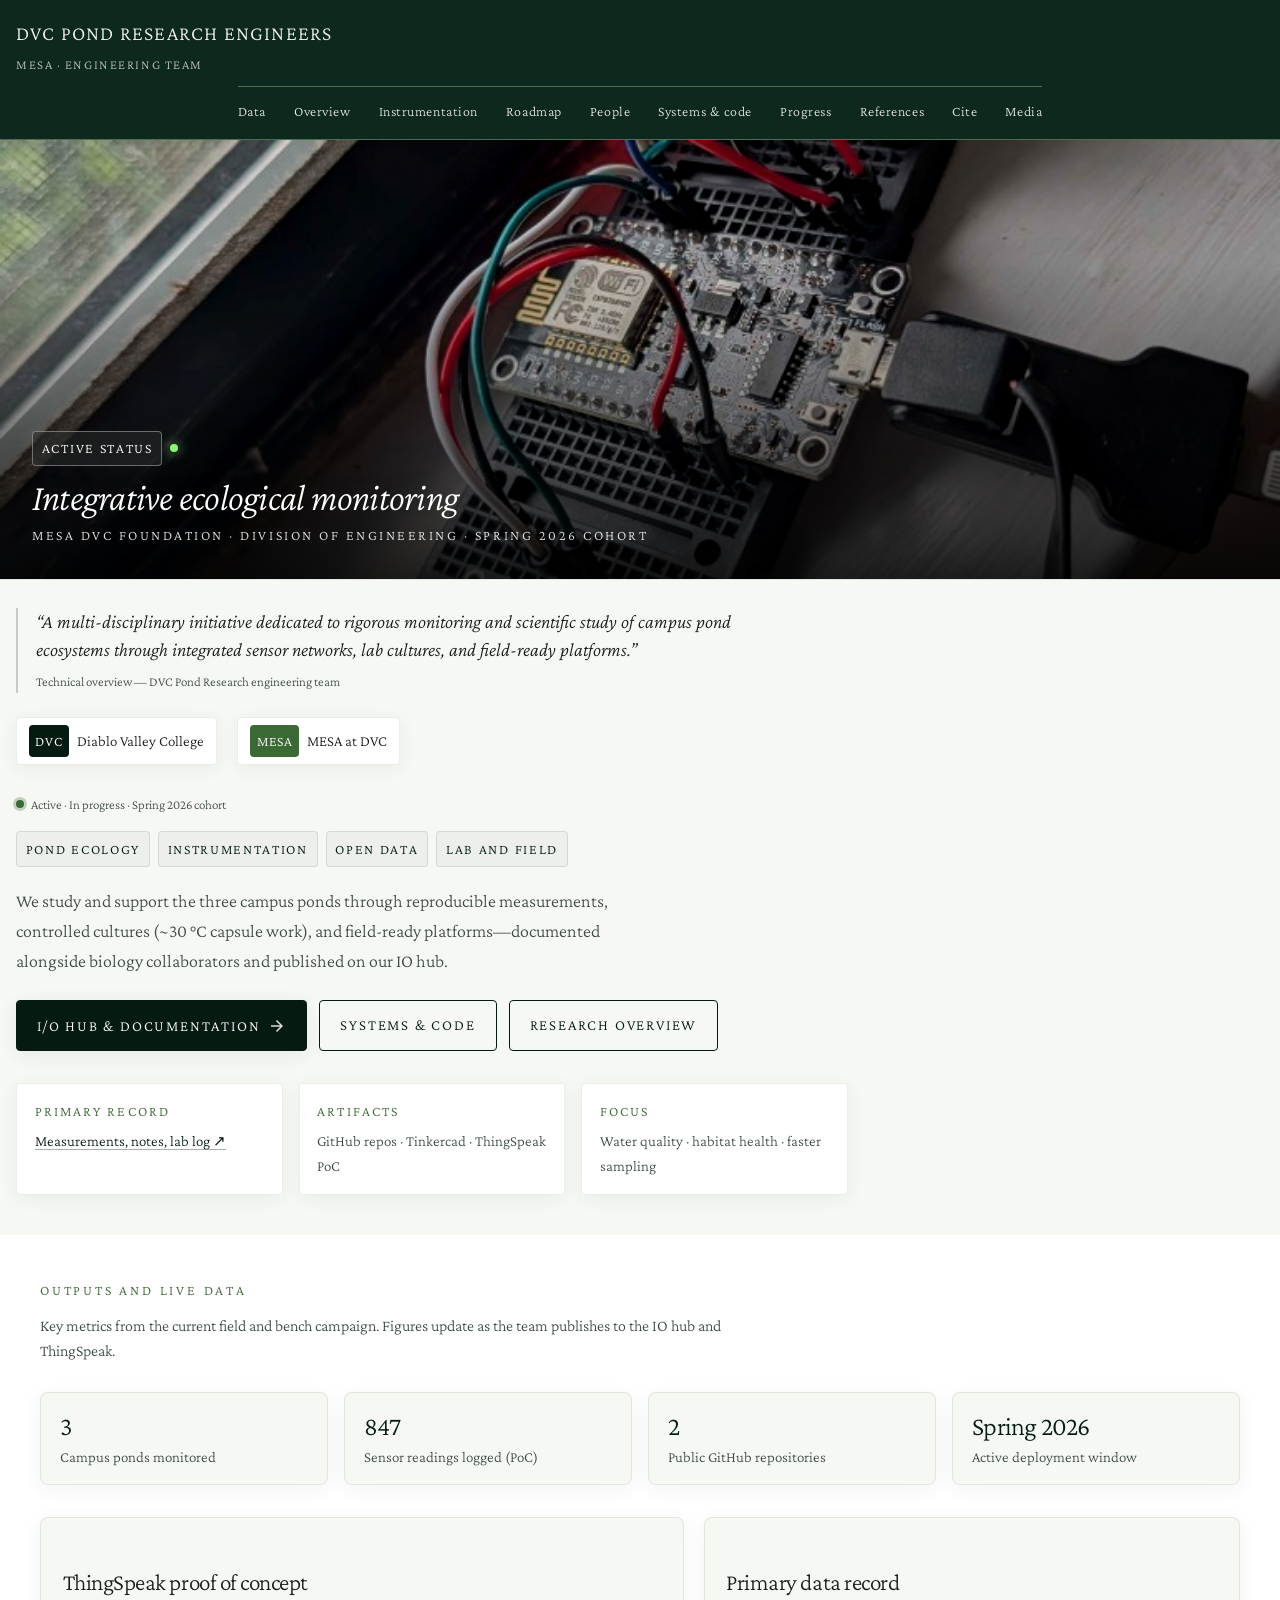
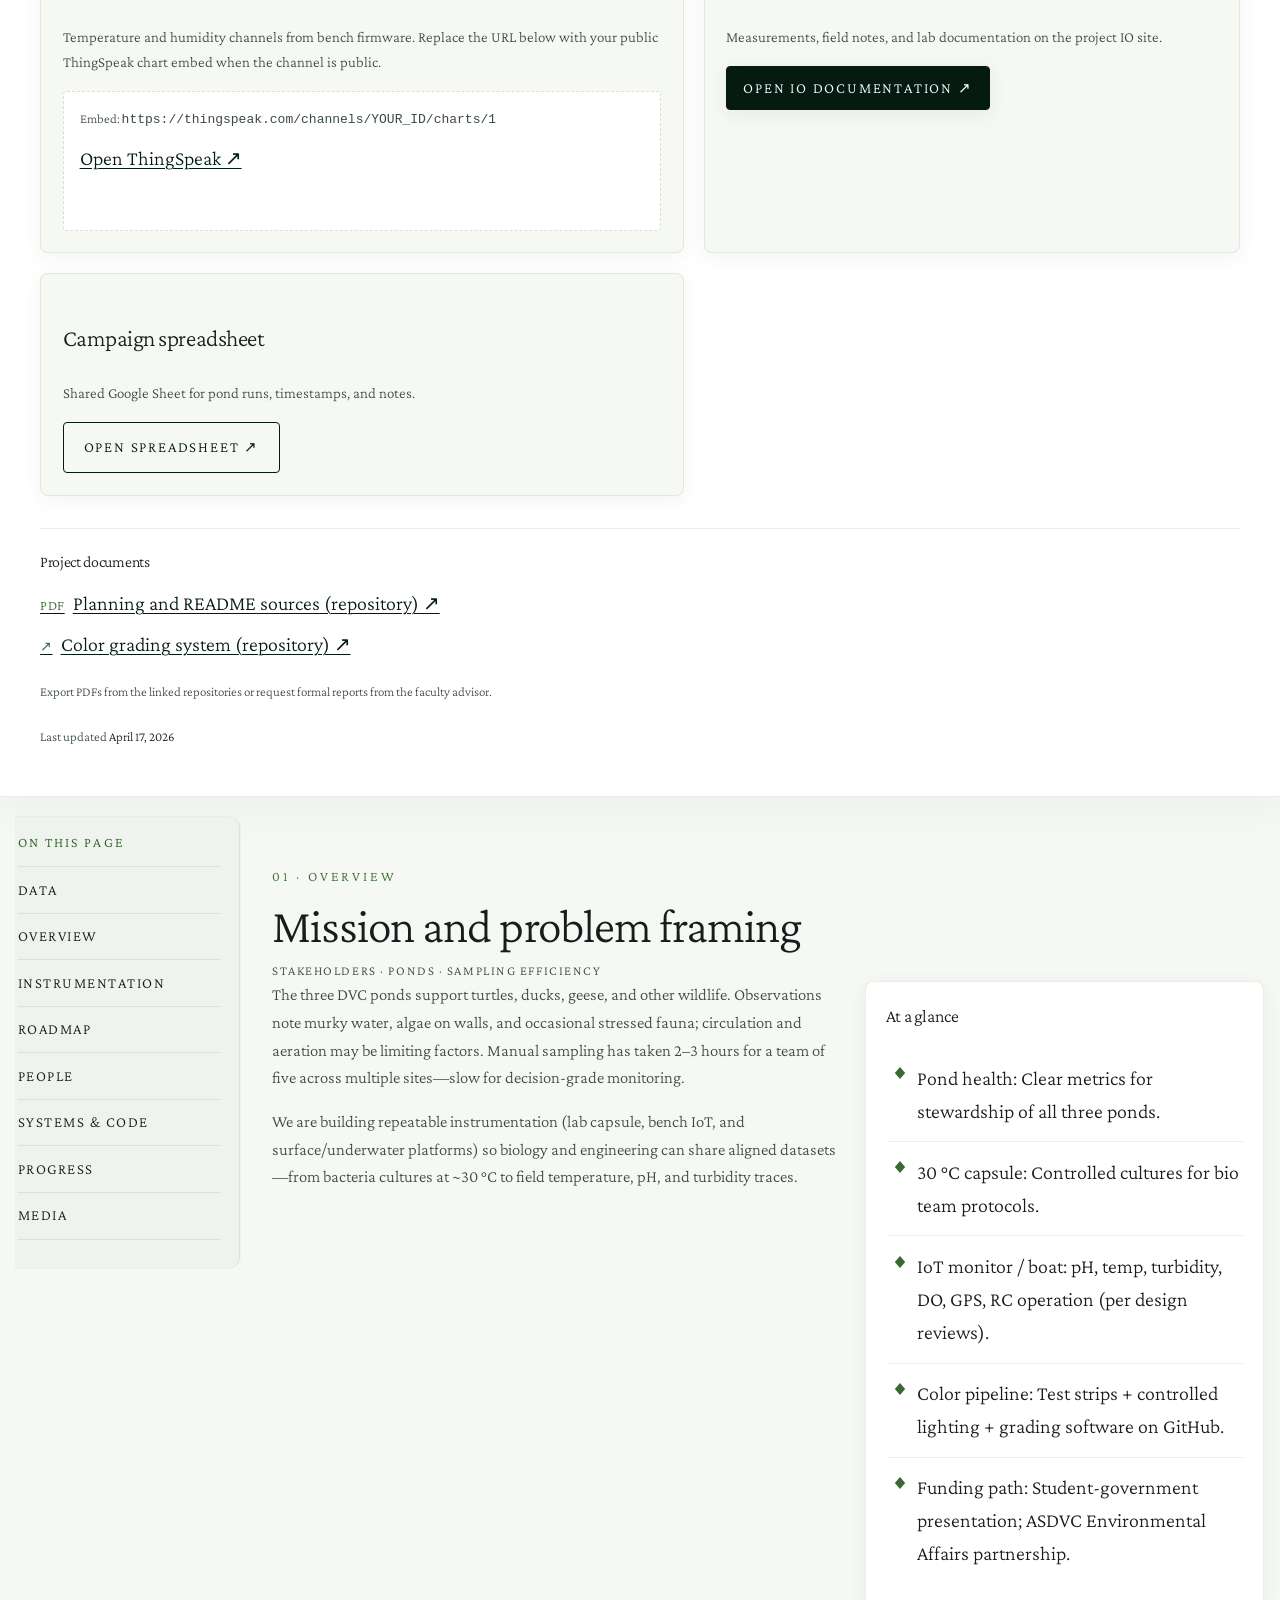
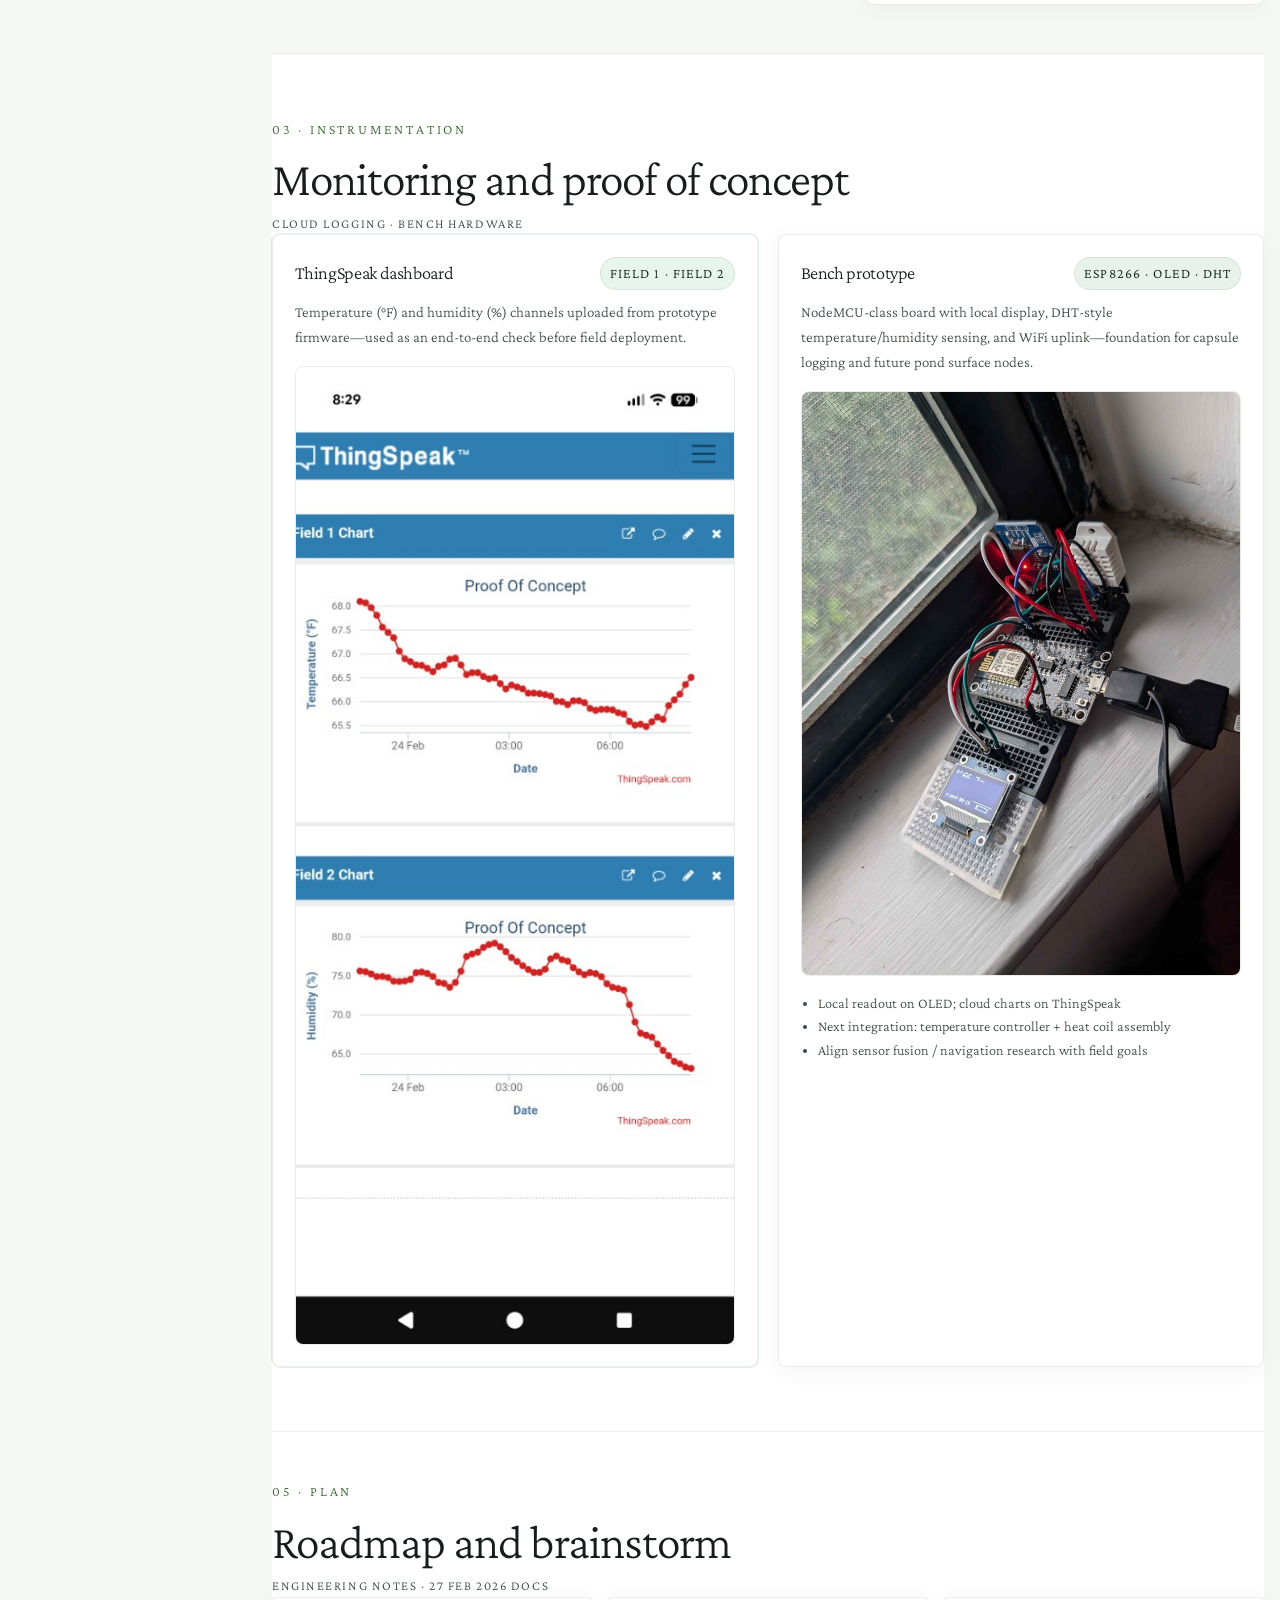
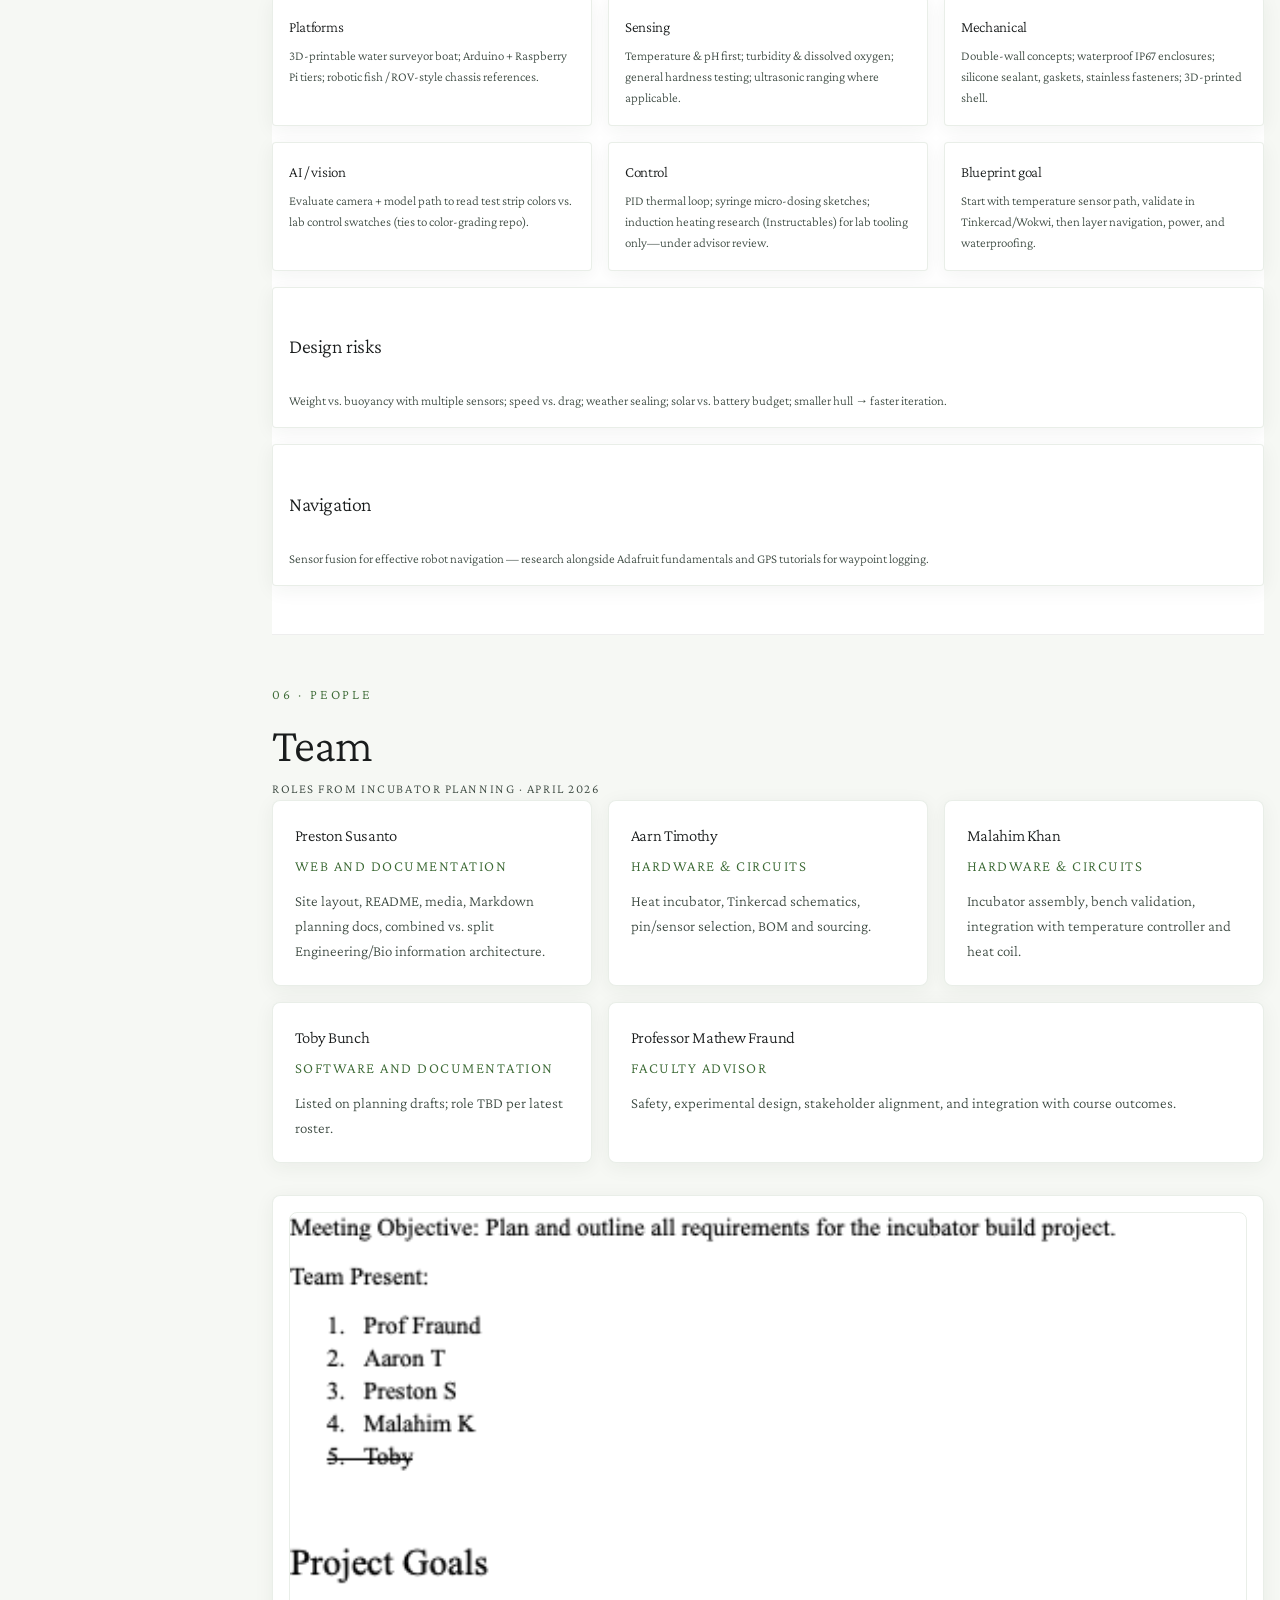
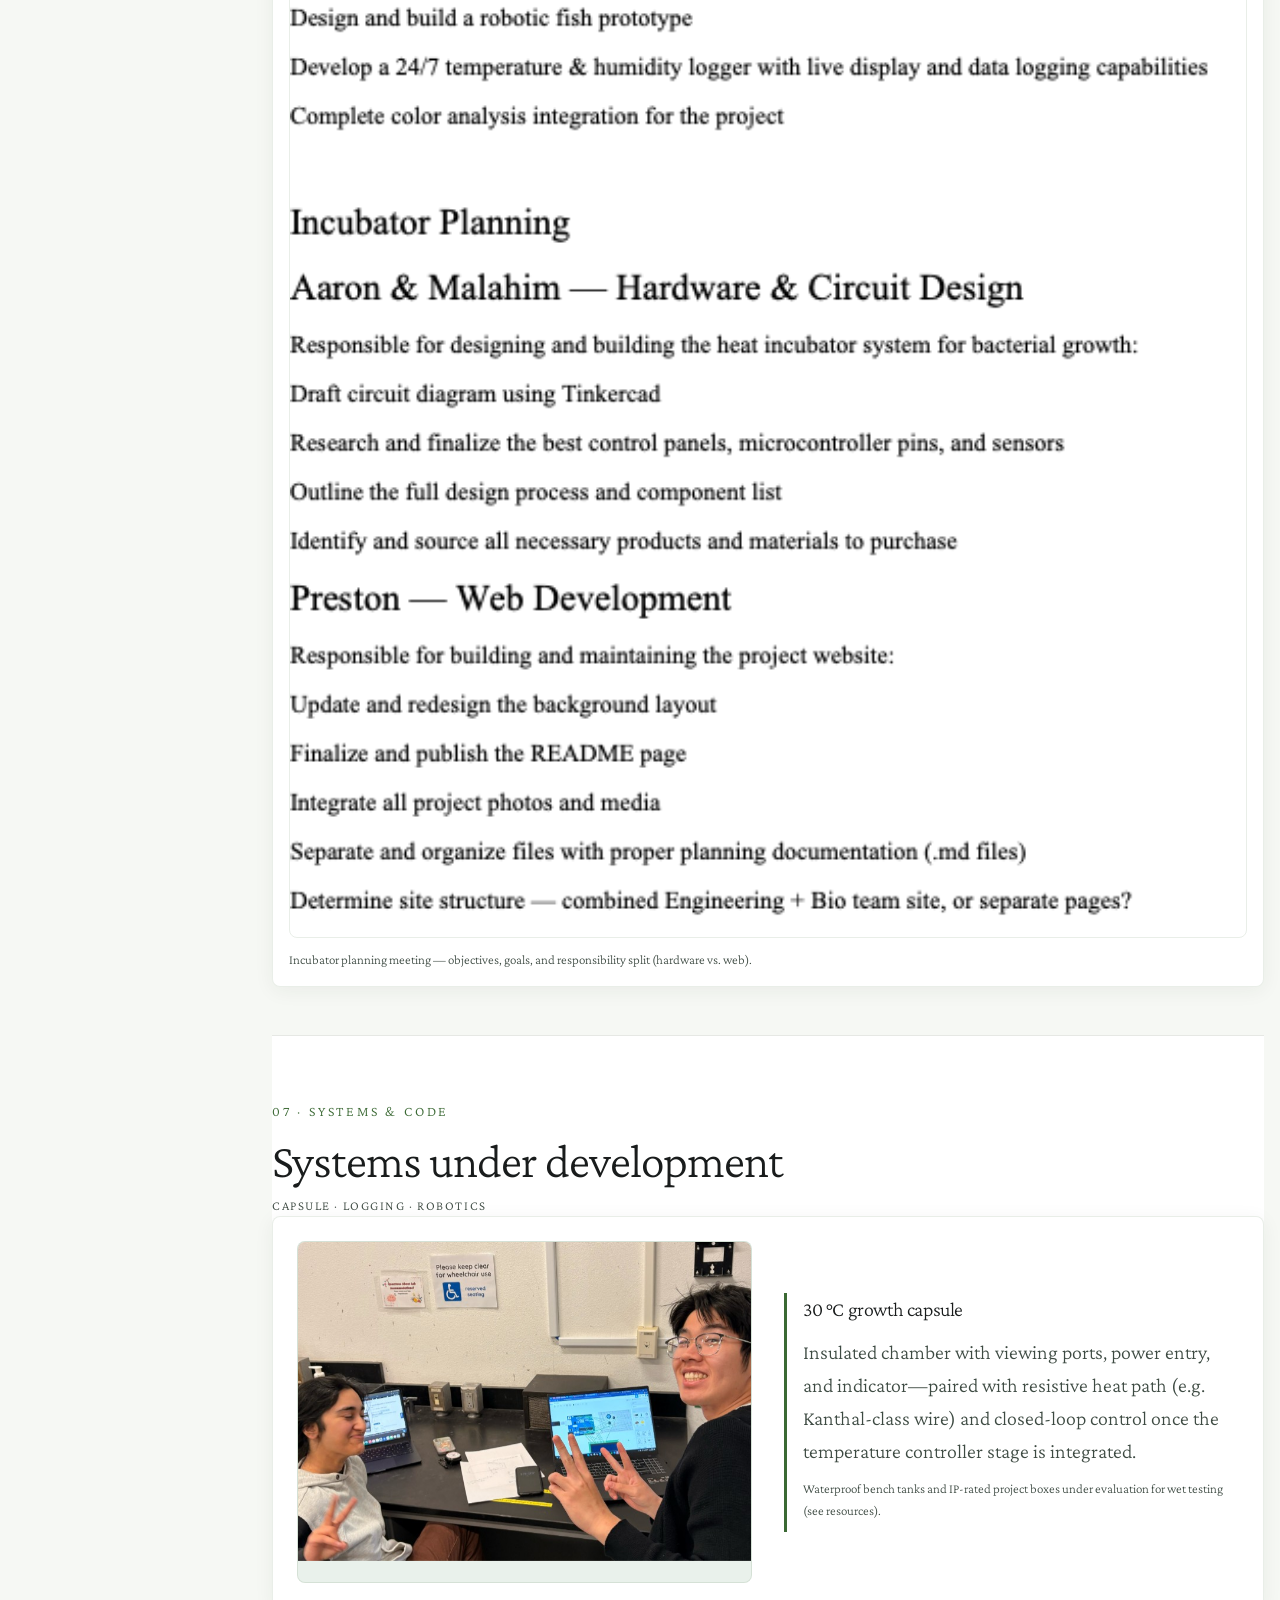
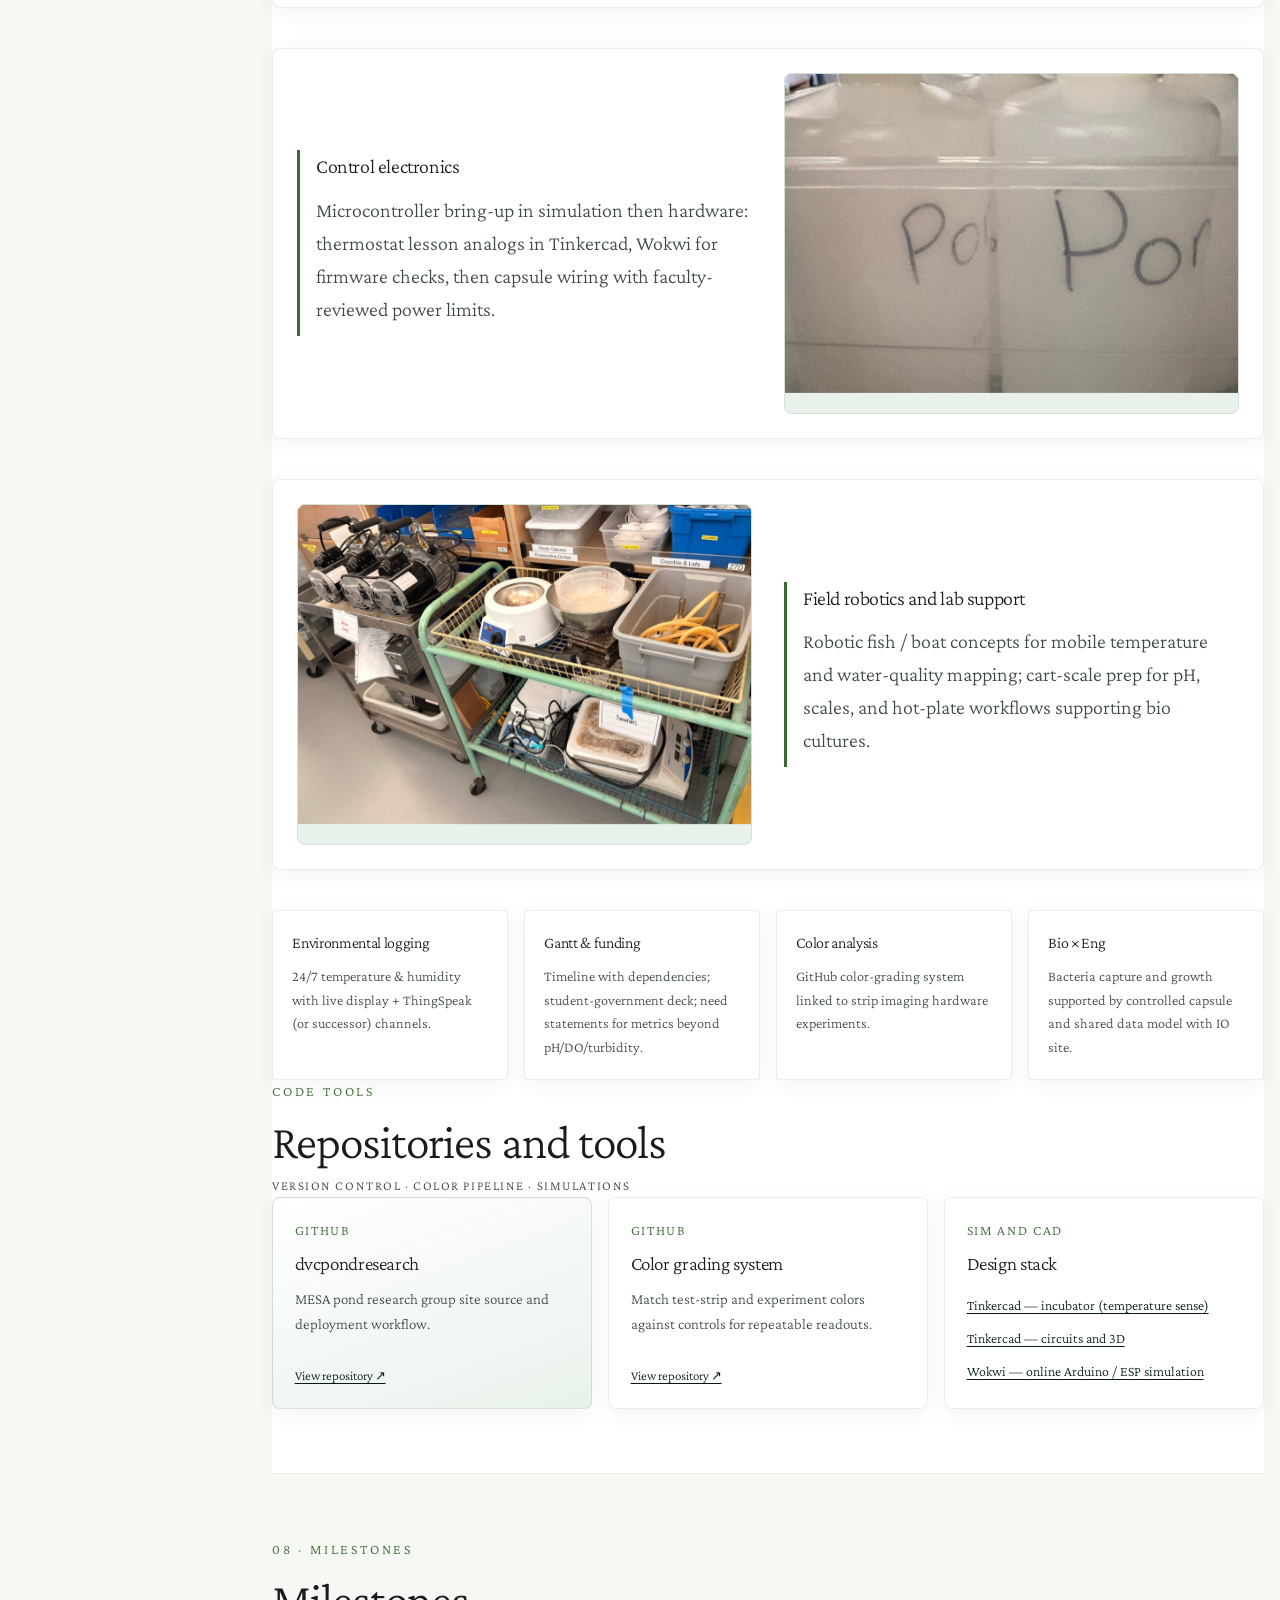
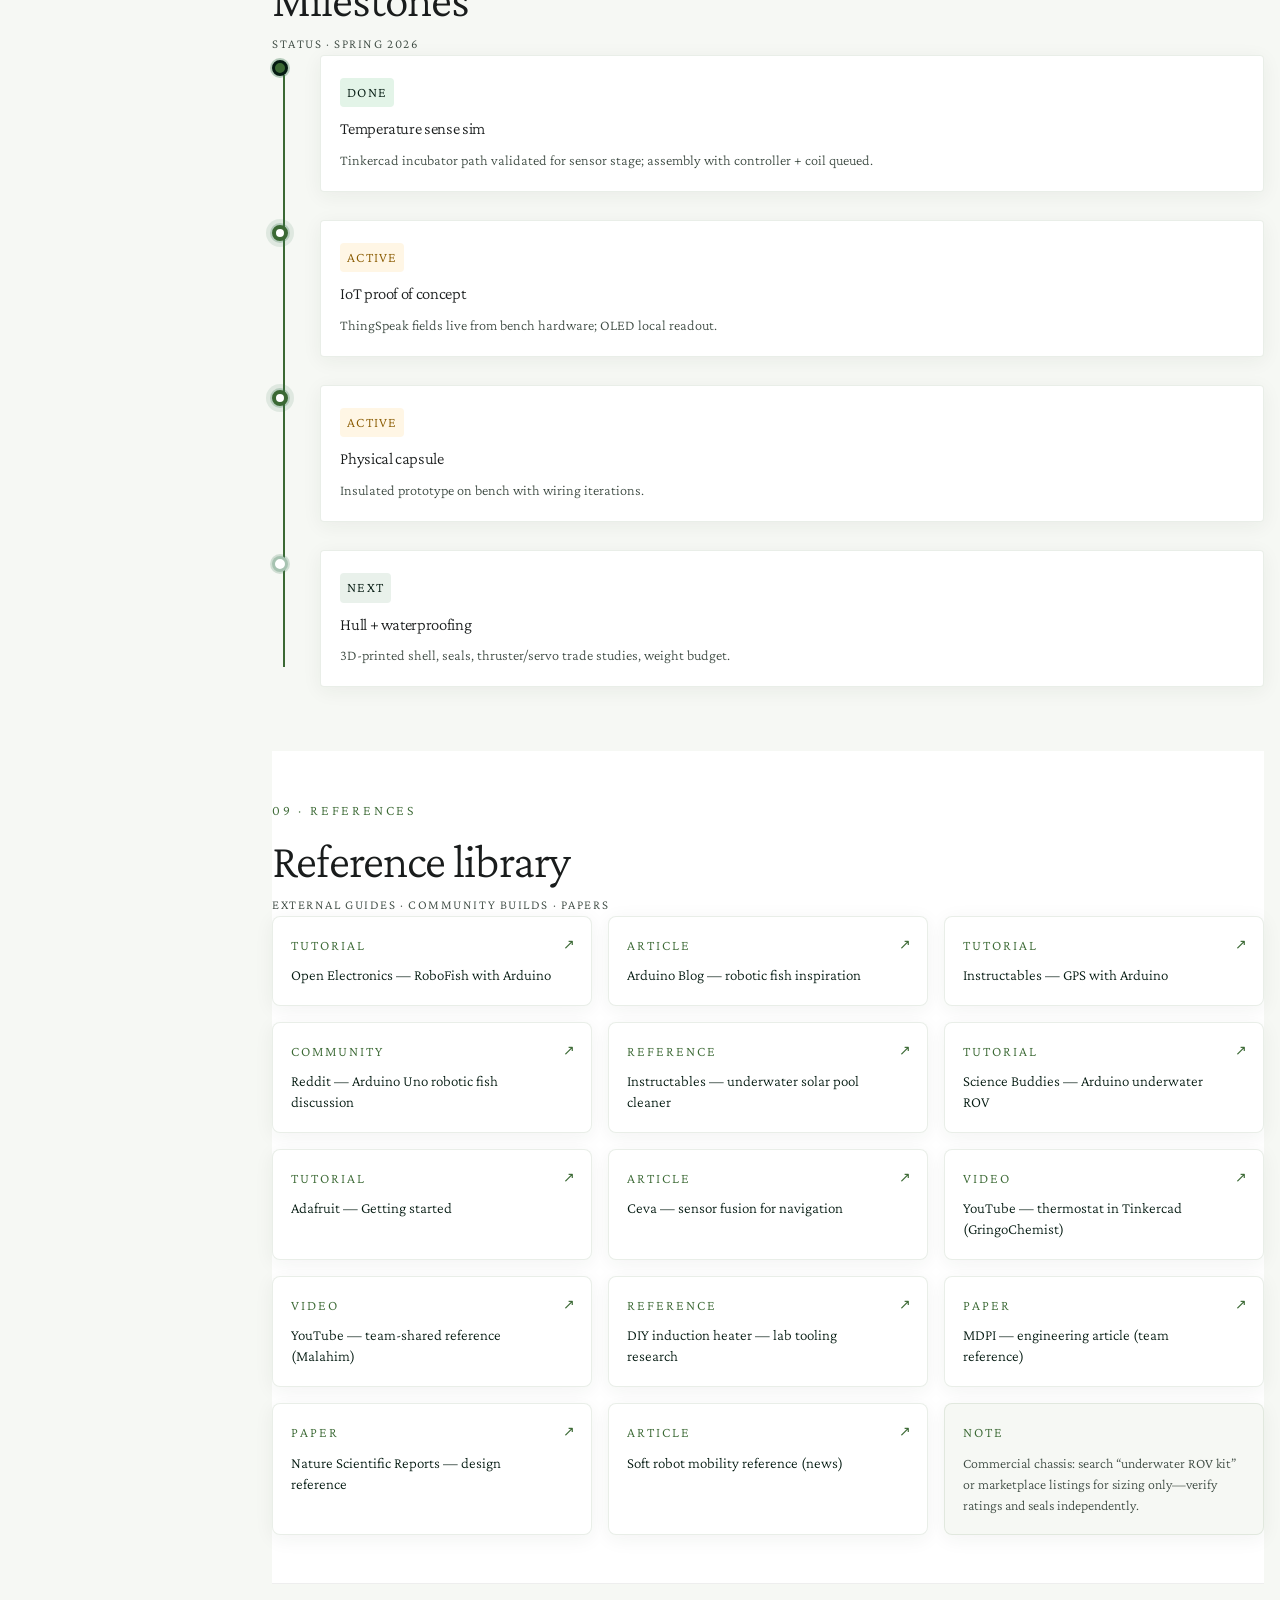
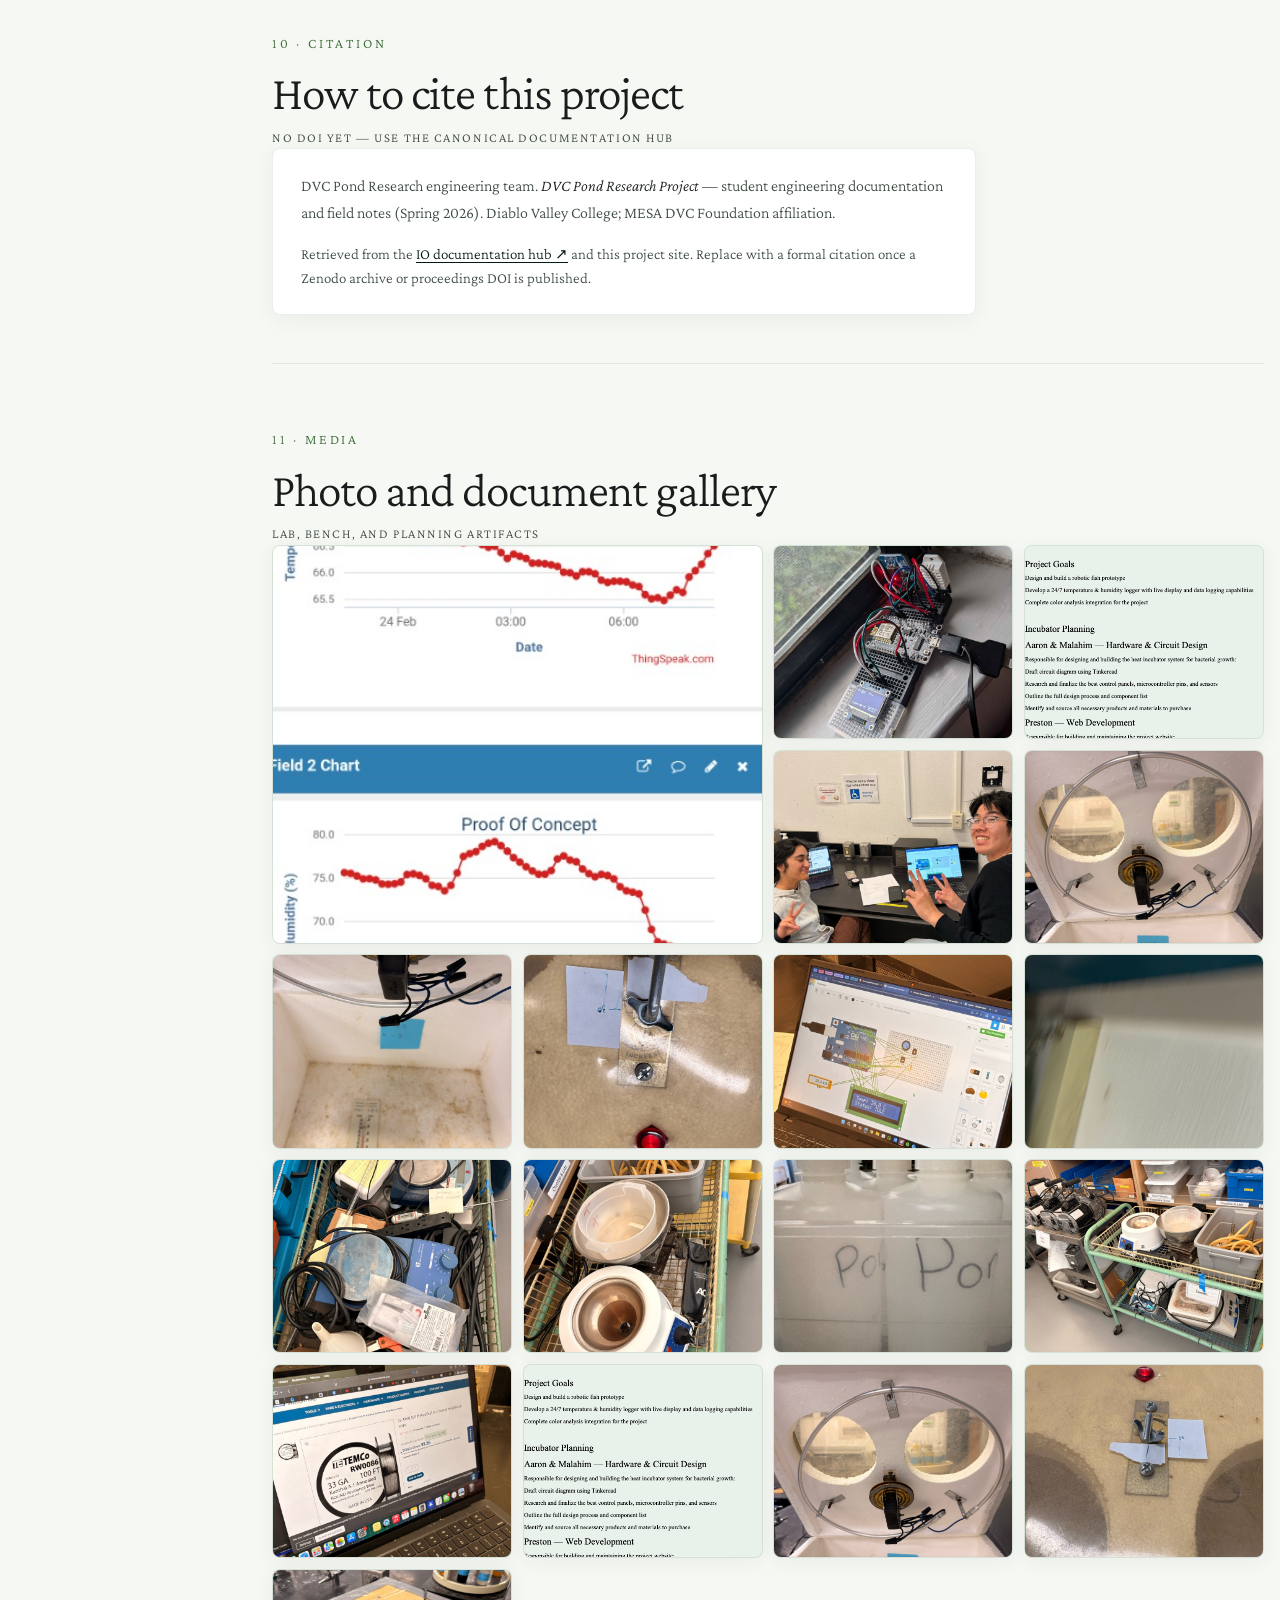
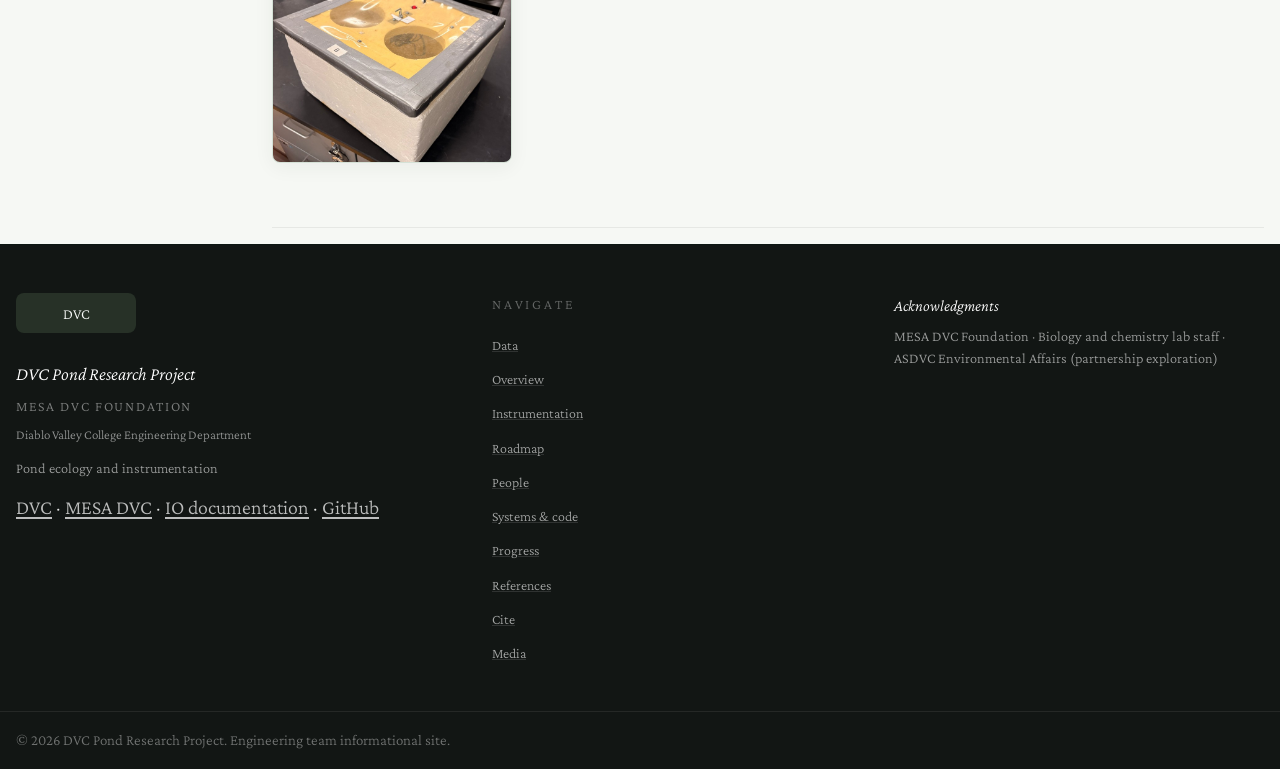
==== commit ba69b087: "new changes of amy 6" ====
--- a/index.html
+++ b/index.html
@@ -7,7 +7,8 @@
   <title>DVC Pond Research Project | Engineering Team</title>
   <link rel="preconnect" href="https://fonts.googleapis.com" />
   <link rel="preconnect" href="https://fonts.gstatic.com" crossorigin />
-  <link href="https://fonts.googleapis.com/css2?family=DM+Sans:ital,opsz,wght@0,9..40,400;0,9..40,500;1,9..40,400&family=Fraunces:ital,opsz,wght@0,9..144,700;1,9..144,700&display=swap" rel="stylesheet" />
+  <link href="https://fonts.googleapis.com/css2?family=Material+Symbols+Outlined:opsz,wght,FILL,GRAD@24,400,0,0&display=swap" rel="stylesheet" />
+  <link href="https://fonts.googleapis.com/css2?family=Crimson+Pro:ital,wght@0,300;1,300&display=swap" rel="stylesheet" />
   <link rel="stylesheet" href="styles.css" />
 </head>
 <body>
@@ -16,32 +17,30 @@
   <header class="site-header" id="top">
     <div class="header-navbar">
       <div class="header-navbar-inner container-wide">
-        <a class="logo logo--nav" href="#top">
-          <span class="logo-mark" aria-hidden="true"><span class="logo-mark-ripple"></span></span>
-          <span class="logo-text-block">
-            <span class="logo-title">DVC Pond Research</span>
-            <span class="logo-affiliation">Engineering team</span>
-          </span>
-        </a>
-        <nav class="nav" aria-label="Primary">
+        <div class="header-brand-row">
+          <a class="logo logo--nav logo--wordmark" href="#top">
+            <span class="logo-text-block">
+              <span class="logo-title">DVC Pond Research Engineers</span>
+              <span class="logo-affiliation">MESA · Engineering team</span>
+            </span>
+          </a>
           <button type="button" class="nav-toggle" aria-expanded="false" aria-controls="nav-drawer">
-            <span class="nav-toggle-bar"></span>
-            <span class="nav-toggle-bar"></span>
-            <span class="nav-toggle-bar"></span>
+            <span class="material-symbols-outlined nav-toggle-icon" aria-hidden="true">menu</span>
             <span class="visually-hidden">Menu</span>
           </button>
+        </div>
+        <nav class="nav" aria-label="Page sections">
           <div id="nav-drawer" class="nav-drawer">
-            <ul id="nav-menu" class="nav-list">
+            <ul id="nav-menu" class="nav-list nav-list--sections">
               <li><a class="nav-link" href="#data" data-section="data">Data</a></li>
               <li><a class="nav-link" href="#mission" data-section="mission">Overview</a></li>
-              <li><a class="nav-link" href="#repos" data-section="repos">Code</a></li>
               <li><a class="nav-link" href="#monitoring" data-section="monitoring">Instrumentation</a></li>
-              <li><a class="nav-link" href="#sponsor" data-section="sponsor">Support</a></li>
-              <li><a class="nav-link" href="#engineering" data-section="engineering">Systems</a></li>
               <li><a class="nav-link" href="#roadmap" data-section="roadmap">Roadmap</a></li>
+              <li><a class="nav-link" href="#team" data-section="team">People</a></li>
+              <li><a class="nav-link" href="#engineering" data-section="engineering">Systems &amp; code</a></li>
               <li><a class="nav-link" href="#progress" data-section="progress">Progress</a></li>
-              <li><a class="nav-link" href="#team" data-section="team">People</a></li>
               <li><a class="nav-link" href="#resources" data-section="resources">References</a></li>
+              <li><a class="nav-link" href="#cite" data-section="cite">Cite</a></li>
               <li><a class="nav-link" href="#gallery" data-section="gallery">Media</a></li>
             </ul>
           </div>
@@ -51,68 +50,67 @@
   </header>
 
   <main id="main">
-    <section class="hero">
-      <div class="hero-bg" aria-hidden="true"></div>
-      <div class="hero-wave-wrap" aria-hidden="true">
-        <svg class="hero-wave" xmlns="http://www.w3.org/2000/svg" viewBox="0 0 1440 320" preserveAspectRatio="none">
-          <path class="hero-wave-path hero-wave-path-a" fill="currentColor" d="M0,160L48,154.7C96,149,192,139,288,138.7C384,139,480,149,576,165.3C672,181,768,203,864,197.3C960,192,1056,160,1152,138.7C1248,117,1344,107,1392,101.3L1440,96L1440,320L1392,320C1344,320,1248,320,1152,320C1056,320,960,320,864,320C768,320,672,320,576,320C480,320,384,320,288,320C192,320,96,320,48,320L0,320Z"/>
-          <path class="hero-wave-path hero-wave-path-b" fill="currentColor" opacity="0.65" d="M0,224L60,213.3C120,203,240,181,360,181.3C480,181,600,203,720,208C840,213,960,203,1080,186.7C1200,171,1320,149,1380,138.7L1440,128L1440,320L1380,320C1320,320,1200,320,1080,320C960,320,840,320,720,320C600,320,480,320,360,320C240,320,120,320,60,320L0,320Z"/>
-        </svg>
-      </div>
-      <div class="hero-content container-wide">
-        <div class="hero-trust hero-stagger hero-stagger-1">
-          <div class="hero-trust-item">
-            <span class="hero-trust-logo hero-trust-logo--dvc" aria-hidden="true">DVC</span>
-            <span class="hero-trust-name">Diablo Valley College</span>
-          </div>
-          <div class="hero-trust-item">
-            <span class="hero-trust-logo hero-trust-logo--mesa" aria-hidden="true">MESA</span>
-            <span class="hero-trust-name">MESA DVC Foundation</span>
-          </div>
-        </div>
-        <p class="hero-institution hero-stagger hero-stagger-2">Diablo Valley College</p>
-        <p class="hero-status hero-stagger hero-stagger-2b"><span class="hero-status-dot" aria-hidden="true"></span> Active · In progress · Spring 2026 cohort</p>
-        <h1 class="hero-title">
-          <span class="hero-title-line hero-stagger hero-stagger-3">DVC Pond</span>
-          <span class="hero-title-line hero-stagger hero-stagger-4">Research Project</span>
-        </h1>
-        <p class="hero-affiliation hero-stagger hero-stagger-5">
-          <span class="hero-affiliation-name">MESA DVC Foundation</span>
-          <span class="hero-affiliation-sep" aria-hidden="true">·</span>
-          <span class="hero-affiliation-tag">Engineering team site</span>
-        </p>
-        <div class="hero-tags hero-stagger hero-stagger-5b">
-          <span class="hero-chip">Pond ecology</span>
-          <span class="hero-chip">Instrumentation</span>
-          <span class="hero-chip">Open data</span>
-          <span class="hero-chip">Lab and field</span>
-        </div>
-        <p class="hero-lead hero-stagger hero-stagger-6">
-          We study and support the three campus ponds through reproducible measurements, controlled cultures (~30&nbsp;°C capsule work), and field-ready platforms—documented alongside biology collaborators and published on our IO hub.
-        </p>
-        <div class="hero-actions hero-stagger hero-stagger-7">
-          <a class="btn btn-primary" href="https://shadowesu.github.io/dvcpondresearch/" target="_blank" rel="noopener noreferrer">IO documentation hub</a>
-          <a class="btn btn-ghost" href="#repos">Repositories</a>
-          <a class="btn btn-ghost" href="#mission">Research overview</a>
-        </div>
-        <ul class="hero-highlights hero-stagger hero-stagger-8">
-          <li class="hero-highlight">
-            <span class="hero-highlight-label">Primary record</span>
-            <a href="https://shadowesu.github.io/dvcpondresearch/" target="_blank" rel="noopener noreferrer">Measurements, notes, lab log ↗</a>
-          </li>
-          <li class="hero-highlight">
-            <span class="hero-highlight-label">Artifacts</span>
-            <span>GitHub repos · Tinkercad · ThingSpeak PoC</span>
-          </li>
-          <li class="hero-highlight">
-            <span class="hero-highlight-label">Focus</span>
-            <span>Water quality · habitat health · faster sampling</span>
-          </li>
-        </ul>
-      </div>
-      <div class="hero-scroll" aria-hidden="true">
-        <span>Scroll</span>
-        <span class="hero-scroll-line"></span>
+    <section class="hero hero--stitch">
+      <div class="hero-visual">
+        <img class="hero-visual-img" src="assets/image-a8b3d238-3db9-4907-aa1e-0365a727f5cf.png" alt="ESP8266 breadboard prototype with OLED display and environmental sensors on a windowsill" width="1200" height="900" />
+        <div class="hero-visual-gradient" aria-hidden="true"></div>
+        <div class="hero-visual-inner container-wide">
+          <div class="hero-visual-badge-row hero-stagger hero-stagger-1">
+            <span class="hero-status-pill">ACTIVE STATUS</span>
+            <span class="hero-status-led" aria-hidden="true"></span>
+          </div>
+          <h1 class="hero-visual-title hero-stagger hero-stagger-3">
+            <span class="hero-visual-title-line">Integrative ecological monitoring</span>
+          </h1>
+          <p class="hero-visual-kicker hero-stagger hero-stagger-4">MESA DVC Foundation · Division of Engineering · Spring 2026 Cohort</p>
+        </div>
+      </div>
+      <div class="hero-below">
+        <div class="hero-content container-wide">
+          <blockquote class="hero-quote hero-stagger hero-stagger-2">
+            <p>“A multi-disciplinary initiative dedicated to rigorous monitoring and scientific study of campus pond ecosystems through integrated sensor networks, lab cultures, and field-ready platforms.”</p>
+            <cite>Technical overview — DVC Pond Research engineering team</cite>
+          </blockquote>
+          <div class="hero-trust hero-stagger hero-stagger-5">
+            <a class="hero-trust-item hero-trust-item--link" href="https://www.dvc.edu/" target="_blank" rel="noopener noreferrer">
+              <span class="hero-trust-logo hero-trust-logo--dvc" aria-hidden="true">DVC</span>
+              <span class="hero-trust-name">Diablo Valley College</span>
+            </a>
+            <a class="hero-trust-item hero-trust-item--link" href="https://www.dvc.edu/academics/learning-communities/mesa-program" target="_blank" rel="noopener noreferrer">
+              <span class="hero-trust-logo hero-trust-logo--mesa" aria-hidden="true">MESA</span>
+              <span class="hero-trust-name">MESA at DVC</span>
+            </a>
+          </div>
+          <p class="hero-status hero-stagger hero-stagger-2b"><span class="hero-status-dot" aria-hidden="true"></span> Active · In progress · Spring 2026 cohort</p>
+          <div class="hero-tags hero-stagger hero-stagger-5b">
+            <span class="hero-chip">Pond ecology</span>
+            <span class="hero-chip">Instrumentation</span>
+            <span class="hero-chip">Open data</span>
+            <span class="hero-chip">Lab and field</span>
+          </div>
+          <p class="hero-lead hero-stagger hero-stagger-6">
+            We study and support the three campus ponds through reproducible measurements, controlled cultures (~30&nbsp;°C capsule work), and field-ready platforms—documented alongside biology collaborators and published on our IO hub.
+          </p>
+          <div class="hero-actions hero-stagger hero-stagger-7">
+            <a class="btn btn-primary" href="https://shadowesu.github.io/dvcpondresearch/" target="_blank" rel="noopener noreferrer"><span class="btn-label">I/O hub &amp; documentation</span><span class="material-symbols-outlined btn-icon" aria-hidden="true">arrow_forward</span></a>
+            <a class="btn btn-ghost" href="#engineering">Systems &amp; code</a>
+            <a class="btn btn-ghost" href="#mission">Research overview</a>
+          </div>
+          <ul class="hero-highlights hero-stagger hero-stagger-8">
+            <li class="hero-highlight">
+              <span class="hero-highlight-label">Primary record</span>
+              <a href="https://shadowesu.github.io/dvcpondresearch/" target="_blank" rel="noopener noreferrer">Measurements, notes, lab log ↗</a>
+            </li>
+            <li class="hero-highlight">
+              <span class="hero-highlight-label">Artifacts</span>
+              <span>GitHub repos · Tinkercad · ThingSpeak PoC</span>
+            </li>
+            <li class="hero-highlight">
+              <span class="hero-highlight-label">Focus</span>
+              <span>Water quality · habitat health · faster sampling</span>
+            </li>
+          </ul>
+        </div>
       </div>
     </section>
 
@@ -154,6 +152,11 @@
             <p class="live-data-desc">Measurements, field notes, and lab documentation on the project IO site.</p>
             <a class="btn btn-primary btn-sm" href="https://shadowesu.github.io/dvcpondresearch/" target="_blank" rel="noopener noreferrer">Open IO documentation ↗</a>
           </div>
+          <div class="live-data-card">
+            <h3 class="live-data-title">Campaign spreadsheet</h3>
+            <p class="live-data-desc">Shared Google Sheet for pond runs, timestamps, and notes.</p>
+            <a class="btn btn-ghost" href="https://docs.google.com/spreadsheets/d/1jRo4IqDwOE28Zj2VbaXQlAlaqkCJDlxkP3YryVd3gGk/edit?gid=0#gid=0" target="_blank" rel="noopener noreferrer">Open spreadsheet ↗</a>
+          </div>
         </div>
         <div class="documents-row">
           <h3 class="documents-title">Project documents</h3>
@@ -174,15 +177,11 @@
           <ul class="toc-list">
             <li><a class="toc-link" href="#data" data-toc="data">Data</a></li>
             <li><a class="toc-link" href="#mission" data-toc="mission">Overview</a></li>
-            <li><a class="toc-link" href="#repos" data-toc="repos">Code</a></li>
             <li><a class="toc-link" href="#monitoring" data-toc="monitoring">Instrumentation</a></li>
-            <li><a class="toc-link" href="#sponsor" data-toc="sponsor">Support</a></li>
             <li><a class="toc-link" href="#roadmap" data-toc="roadmap">Roadmap</a></li>
             <li><a class="toc-link" href="#team" data-toc="team">People</a></li>
-            <li><a class="toc-link" href="#engineering" data-toc="engineering">Systems</a></li>
-            <li><a class="toc-link" href="#progress" data-toc="progress">Milestones</a></li>
-            <li><a class="toc-link" href="#resources" data-toc="resources">References</a></li>
-            <li><a class="toc-link" href="#cite" data-toc="cite">Cite</a></li>
+            <li><a class="toc-link" href="#engineering" data-toc="engineering">Systems &amp; code</a></li>
+            <li><a class="toc-link" href="#progress" data-toc="progress">Progress</a></li>
             <li><a class="toc-link" href="#gallery" data-toc="gallery">Media</a></li>
           </ul>
         </nav>
@@ -237,41 +236,6 @@
       </div>
     </section>
 
-    <section class="section section-tight section-surface section-bounded" id="repos">
-      <div class="section-inner">
-        <header class="section-header section-header-inline reveal" data-reveal>
-          <div>
-            <p class="section-label">02 · Code</p>
-            <h2>Repositories and tools</h2>
-            <p class="section-subtitle">Version control · color pipeline · simulations</p>
-          </div>
-        </header>
-        <div class="bento bento-3 reveal-stagger reveal" data-reveal>
-          <a class="bento-card bento-card-accent stagger-item" href="https://github.com/ShadowEsu/dvcpondresearch" target="_blank" rel="noopener noreferrer">
-            <span class="bento-kicker">GitHub</span>
-            <h3 class="bento-title">dvcpondresearch</h3>
-            <p class="bento-desc">MESA pond research group site source and deployment workflow.</p>
-            <span class="bento-go">View repository ↗</span>
-          </a>
-          <a class="bento-card stagger-item" href="https://github.com/ShadowEsu/Color-Grading-System-Pond-Project-System" target="_blank" rel="noopener noreferrer">
-            <span class="bento-kicker">GitHub</span>
-            <h3 class="bento-title">Color grading system</h3>
-            <p class="bento-desc">Match test-strip and experiment colors against controls for repeatable readouts.</p>
-            <span class="bento-go">View repository ↗</span>
-          </a>
-          <div class="bento-card bento-card-dense stagger-item">
-            <span class="bento-kicker">Sim and CAD</span>
-            <h3 class="bento-title">Design stack</h3>
-            <ul class="bento-list">
-              <li><a href="https://www.tinkercad.com/things/fJQX1NhdqfI-incubator/editel" target="_blank" rel="noopener noreferrer">Tinkercad — incubator (temperature sense)</a></li>
-              <li><a href="https://www.tinkercad.com/" target="_blank" rel="noopener noreferrer">Tinkercad — circuits and 3D</a></li>
-              <li><a href="https://wokwi.com/" target="_blank" rel="noopener noreferrer">Wokwi — online Arduino / ESP simulation</a></li>
-            </ul>
-          </div>
-        </div>
-      </div>
-    </section>
-
     <section class="section section-alt section-bounded" id="monitoring">
       <div class="section-inner">
         <header class="section-header reveal" data-reveal>
@@ -309,25 +273,6 @@
       </div>
     </section>
 
-    <section class="section sponsor-strip section-bounded" id="sponsor">
-      <div class="section-inner reveal" data-reveal>
-        <header class="section-header">
-          <p class="section-label">04 · Support</p>
-          <h2>Sponsor</h2>
-          <p class="section-subtitle">Program affiliation</p>
-        </header>
-        <div class="sponsor-card">
-          <div class="sponsor-badge" aria-hidden="true">MESA</div>
-          <div class="sponsor-body">
-            <h3 class="sponsor-name">MESA DVC Foundation</h3>
-            <p>
-              Sponsored and supported by the <strong>MESA DVC Foundation</strong>, strengthening mathematics, engineering, and science pathways at Diablo Valley College.
-            </p>
-          </div>
-        </div>
-      </div>
-    </section>
-
     <section class="section section-alt section-tight section-bounded" id="roadmap">
       <div class="section-inner">
         <header class="section-header reveal" data-reveal>
@@ -416,7 +361,7 @@
     <section class="section section-alt section-bounded" id="engineering">
       <div class="section-inner">
         <header class="section-header reveal" data-reveal>
-          <p class="section-label">07 · Systems</p>
+          <p class="section-label">07 · Systems &amp; code</p>
           <h2>Systems under development</h2>
           <p class="section-subtitle">Capsule · logging · robotics</p>
         </header>
@@ -457,6 +402,38 @@
           <article class="mini-card reveal" data-reveal><h3>Gantt &amp; funding</h3><p>Timeline with dependencies; student-government deck; need statements for metrics beyond pH/DO/turbidity.</p></article>
           <article class="mini-card reveal" data-reveal><h3>Color analysis</h3><p>GitHub color-grading system linked to strip imaging hardware experiments.</p></article>
           <article class="mini-card reveal" data-reveal><h3>Bio × Eng</h3><p>Bacteria capture and growth supported by controlled capsule and shared data model with IO site.</p></article>
+        </div>
+
+        <header class="section-header section-header-inline reveal" data-reveal>
+          <div>
+            <p class="section-label">Code tools</p>
+            <h2>Repositories and tools</h2>
+            <p class="section-subtitle">Version control · color pipeline · simulations</p>
+          </div>
+        </header>
+
+        <div class="bento bento-3 reveal-stagger reveal" data-reveal>
+          <a class="bento-card bento-card-accent stagger-item" href="https://github.com/ShadowEsu/dvcpondresearch" target="_blank" rel="noopener noreferrer">
+            <span class="bento-kicker">GitHub</span>
+            <h3 class="bento-title">dvcpondresearch</h3>
+            <p class="bento-desc">MESA pond research group site source and deployment workflow.</p>
+            <span class="bento-go">View repository ↗</span>
+          </a>
+          <a class="bento-card stagger-item" href="https://github.com/ShadowEsu/Color-Grading-System-Pond-Project-System" target="_blank" rel="noopener noreferrer">
+            <span class="bento-kicker">GitHub</span>
+            <h3 class="bento-title">Color grading system</h3>
+            <p class="bento-desc">Match test-strip and experiment colors against controls for repeatable readouts.</p>
+            <span class="bento-go">View repository ↗</span>
+          </a>
+          <div class="bento-card bento-card-dense stagger-item">
+            <span class="bento-kicker">Sim and CAD</span>
+            <h3 class="bento-title">Design stack</h3>
+            <ul class="bento-list">
+              <li><a href="https://www.tinkercad.com/things/fJQX1NhdqfI-incubator/editel" target="_blank" rel="noopener noreferrer">Tinkercad — incubator (temperature sense)</a></li>
+              <li><a href="https://www.tinkercad.com/" target="_blank" rel="noopener noreferrer">Tinkercad — circuits and 3D</a></li>
+              <li><a href="https://wokwi.com/" target="_blank" rel="noopener noreferrer">Wokwi — online Arduino / ESP simulation</a></li>
+            </ul>
+          </div>
         </div>
       </div>
     </section>
@@ -646,14 +623,16 @@
     <div class="container-wide footer-main">
       <div class="footer-brand">
         <a class="footer-logo" href="#top" aria-label="Diablo Valley College home">
-          <svg class="footer-logo-svg" xmlns="http://www.w3.org/2000/svg" viewBox="0 0 120 40" width="120" height="40" aria-hidden="true"><rect width="120" height="40" rx="6" fill="#1a3a2a"/><text x="60" y="26" text-anchor="middle" fill="#fff" font-family="Fraunces, Georgia, serif" font-size="15" font-weight="700">DVC</text></svg>
+          <svg class="footer-logo-svg" xmlns="http://www.w3.org/2000/svg" viewBox="0 0 120 40" width="120" height="40" aria-hidden="true"><rect width="120" height="40" rx="6" fill="#1a3a2a"/><text x="60" y="26" text-anchor="middle" fill="#fff" font-family="Crimson Pro, Georgia, serif" font-size="15" font-weight="300">DVC</text></svg>
         </a>
         <p class="footer-title">DVC Pond Research Project</p>
         <p class="footer-affil">MESA DVC Foundation</p>
         <p class="footer-dept">Diablo Valley College Engineering Department</p>
         <p class="footer-meta">Pond ecology and instrumentation</p>
         <p class="footer-links">
-          <a href="https://shadowesu.github.io/dvcpondresearch/" target="_blank" rel="noopener noreferrer">IO documentation</a>
+          <a href="https://www.dvc.edu/" target="_blank" rel="noopener noreferrer">DVC</a>
+          · <a href="https://www.dvc.edu/academics/learning-communities/mesa-program" target="_blank" rel="noopener noreferrer">MESA DVC</a>
+          · <a href="https://shadowesu.github.io/dvcpondresearch/" target="_blank" rel="noopener noreferrer">IO documentation</a>
           · <a href="https://github.com/ShadowEsu/dvcpondresearch" target="_blank" rel="noopener noreferrer">GitHub</a>
         </p>
       </div>
@@ -662,10 +641,12 @@
         <ul class="footer-nav-list">
           <li><a href="#data">Data</a></li>
           <li><a href="#mission">Overview</a></li>
-          <li><a href="#repos">Code</a></li>
           <li><a href="#monitoring">Instrumentation</a></li>
-          <li><a href="#engineering">Systems</a></li>
+          <li><a href="#roadmap">Roadmap</a></li>
+          <li><a href="#team">People</a></li>
+          <li><a href="#engineering">Systems &amp; code</a></li>
           <li><a href="#progress">Progress</a></li>
+          <li><a href="#resources">References</a></li>
           <li><a href="#cite">Cite</a></li>
           <li><a href="#gallery">Media</a></li>
         </ul>
--- a/styles.css
+++ b/styles.css
@@ -1,26 +1,73 @@
-/* DVC Pond Research — award-level theme */
+/* DVC Pond Research — M3 palette, Crimson Pro (light) */
 
 :root {
-  --green-dark: #1a3a2a;
-  --green-mid: #2d5a3d;
-  --green-accent: #3d7a52;
-  --green-light: #e8f0eb;
-  --cream: #eef1f3;
-  --page-bg: #f8f9fa;
-  --text-dark: #111a14;
-  --text-muted: #4a5e50;
+  /* Cream page field + green accents */
+  --surface: #f6f8f4;
+  --surface-container-low: #eef3ed;
+  --surface-container: #e4ebe5;
+  --on-surface: #191c1c;
+  --on-surface-variant: #3d4a42;
+  --primary: #051b12;
+  --on-primary: #ffffff;
+  --primary-container: #1a3026;
+  --on-primary-container: #80988b;
+  --secondary: #3b6934;
+  --on-secondary: #ffffff;
+  --secondary-fixed: #bcf0ae;
+  --secondary-container: #b9eeab;
+  --on-secondary-container: #3f6d38;
+  --outline: #727974;
+  --footer-bg: #121614;
+
+  /* Legacy aliases (keep existing rules working) */
+  --green-dark: var(--primary);
+  --green-mid: var(--secondary);
+  --green-accent: var(--secondary);
+  --green-light: rgba(232, 241, 234, 0.94);
+  --cream: var(--surface-container-low);
+  --page-bg: var(--surface);
+  --text-dark: var(--on-surface);
+  --text-muted: var(--on-surface-variant);
   --white: #ffffff;
-  --border: rgba(17, 26, 20, 0.1);
-  --border-subtle: rgba(17, 26, 20, 0.08);
-  --elev-card: 0 2px 8px rgba(0, 0, 0, 0.08);
-  --shadow-soft: 0 8px 30px rgba(26, 58, 42, 0.08);
-  --shadow-hover: 0 14px 40px rgba(26, 58, 42, 0.12);
-  --radius: 10px;
-  --radius-sm: 6px;
-  --font-heading: "Fraunces", Georgia, "Times New Roman", serif;
-  --font-body: "DM Sans", system-ui, sans-serif;
-  --sticky-top: 4.25rem;
+  --border: rgba(59, 105, 52, 0.18);
+  --border-subtle: rgba(59, 105, 52, 0.11);
+  --elev-card: 0 4px 20px rgba(26, 48, 38, 0.06);
+  --shadow-soft: 0 4px 20px rgba(26, 48, 38, 0.07);
+  --shadow-hover: 0 8px 28px rgba(26, 48, 38, 0.11);
+  --radius: 8px;
+  --radius-sm: 4px;
+  --font-family: "Crimson Pro", Georgia, "Times New Roman", serif;
+  --font-heading: var(--font-family);
+  --font-body: var(--font-family);
+  --sticky-top: 5.5rem;
+  --nav-accent: #2f5a28;
+  --header-bg: #0d281c;
+  --header-fg: rgba(255, 255, 255, 0.94);
+  --header-fg-muted: rgba(255, 255, 255, 0.72);
+  --header-edge: rgba(188, 240, 174, 0.35);
   --ease-out: cubic-bezier(0.22, 1, 0.36, 1);
+}
+
+@media (min-width: 768px) {
+  :root {
+    /* Tall header: brand row + wrapped nav; keeps scroll-margin / TOC sticky aligned */
+    --sticky-top: 10.5rem;
+  }
+}
+
+.material-symbols-outlined {
+  font-family: "Material Symbols Outlined", sans-serif;
+  font-weight: normal;
+  font-style: normal;
+  font-size: 1.25rem;
+  line-height: 1;
+  letter-spacing: normal;
+  text-transform: none;
+  display: inline-block;
+  white-space: nowrap;
+  word-wrap: normal;
+  direction: ltr;
+  font-variation-settings: "FILL" 0, "wght" 400, "GRAD" 0, "opsz" 24;
 }
 
 *,
@@ -31,6 +78,8 @@
 
 html {
   scroll-behavior: smooth;
+  font-family: var(--font-family);
+  font-weight: 300;
 }
 
 @media (prefers-reduced-motion: reduce) {
@@ -38,10 +87,7 @@
     scroll-behavior: auto;
   }
 
-  .hero-wave-path,
-  .logo-mark-ripple,
   .hero-stagger,
-  .hero-scroll-line,
   .progress-timeline-line,
   .gallery-tile img,
   .progress-timeline-item--active .progress-timeline-dot {
@@ -70,11 +116,19 @@
   }
 }
 
+button,
+input,
+select,
+textarea {
+  font-family: inherit;
+  font-weight: inherit;
+}
+
 body {
   margin: 0;
   font-family: var(--font-body);
-  font-weight: 400;
-  font-size: 1.0625rem;
+  font-weight: 300;
+  font-size: 1.25rem;
   line-height: 1.65;
   color: var(--text-dark);
   background: var(--page-bg);
@@ -99,10 +153,18 @@
 h1,
 h2,
 h3,
-h4 {
+h4,
+h5,
+h6 {
   font-family: var(--font-heading);
-  font-weight: 700;
+  font-weight: 300;
   color: var(--text-dark);
+}
+
+strong,
+b {
+  font-family: var(--font-body);
+  font-weight: 300;
 }
 
 .info-card-title,
@@ -117,7 +179,7 @@
 .live-data-title,
 .documents-title {
   font-family: var(--font-body);
-  font-weight: 700;
+  font-weight: 300;
   letter-spacing: -0.02em;
 }
 
@@ -143,7 +205,7 @@
   color: var(--white);
   border-radius: var(--radius-sm);
   font-family: var(--font-body);
-  font-weight: 600;
+  font-weight: 300;
   text-decoration: none;
   transition: top 0.2s;
 }
@@ -158,7 +220,7 @@
 }
 
 .container-wide {
-  width: min(1200px, 100% - 2rem);
+  width: min(1280px, 100% - 2rem);
   margin-inline: auto;
 }
 
@@ -170,38 +232,58 @@
 }
 
 .header-navbar {
-  background: var(--green-dark);
-  color: var(--green-light);
-  border-bottom: 1px solid rgba(255, 255, 255, 0.1);
+  background: var(--header-bg);
+  color: var(--header-fg);
+  border-bottom: 1px solid var(--header-edge);
   transition: box-shadow 0.25s ease;
 }
 
 .site-header.scrolled .header-navbar {
-  box-shadow: 0 4px 20px rgba(0, 0, 0, 0.18);
+  box-shadow: var(--elev-card);
 }
 
 .header-navbar-inner {
   display: flex;
-  flex-wrap: wrap;
+  flex-direction: column;
+  align-items: stretch;
+  gap: 0.6rem;
+  padding-block: 1rem 0.75rem;
+}
+
+.header-brand-row {
+  display: flex;
   align-items: center;
   justify-content: space-between;
-  gap: 0.75rem 1rem;
-  min-height: 64px;
-  padding-block: 0.5rem;
+  gap: 1rem;
+  min-height: 60px;
 }
 
 .header-navbar .logo-title {
-  color: var(--white);
+  font-family: var(--font-heading);
+  font-size: 1.25rem;
+  font-weight: 300;
+  letter-spacing: 0.06em;
+  text-transform: uppercase;
+  color: var(--header-fg);
 }
 
 .header-navbar .logo-affiliation {
-  color: rgba(232, 240, 235, 0.78);
+  font-size: 0.8125rem;
+  font-weight: 300;
+  letter-spacing: 0.12em;
+  text-transform: uppercase;
+  color: var(--header-fg-muted);
+  margin-top: 0.08rem;
+}
+
+.logo--wordmark .logo-text-block {
+  gap: 0.15rem;
 }
 
 .nav-io-link {
   font-family: var(--font-body);
-  font-size: 0.75rem;
-  font-weight: 600;
+  font-size: 0.9375rem;
+  font-weight: 300;
   color: rgba(255, 255, 255, 0.92);
   text-decoration: none;
   border-bottom: 1px solid rgba(255, 255, 255, 0.35);
@@ -225,85 +307,36 @@
   color: inherit;
 }
 
-.logo-mark {
-  position: relative;
-  width: 40px;
-  height: 40px;
-  border-radius: 10px;
-  background: linear-gradient(145deg, var(--green-accent), var(--green-dark));
-  overflow: visible;
-  flex-shrink: 0;
-}
-
-.logo-mark-ripple {
-  position: absolute;
-  inset: -4px;
-  border-radius: 12px;
-  border: 2px solid var(--green-accent);
-  opacity: 0;
-  animation: logoRipple 2.8s ease-out infinite;
-  pointer-events: none;
-}
-
-@keyframes logoRipple {
-  0% {
-    transform: scale(0.85);
-    opacity: 0.6;
-  }
-  70% {
-    transform: scale(1.35);
-    opacity: 0;
-  }
-  100% {
-    opacity: 0;
-  }
-}
-
 .logo-text-block {
   display: flex;
   flex-direction: column;
   gap: 0.1rem;
 }
 
-.logo-title {
-  font-family: var(--font-heading);
-  font-weight: 700;
-  font-size: 1.05rem;
-  letter-spacing: -0.02em;
-  color: var(--text-dark);
-}
-
-.logo-affiliation {
-  font-family: var(--font-body);
-  font-size: 0.65rem;
-  font-weight: 600;
-  letter-spacing: 0.12em;
-  text-transform: uppercase;
-  color: var(--green-accent);
-}
-
-/* Nav */
+/* Nav — full section list (matches in-page order) */
 .nav {
   position: relative;
-  margin-left: auto;
-}
-
-.nav-toggle {
-  display: none;
-  flex-direction: column;
-  gap: 5px;
-  padding: 0.6rem;
-  background: transparent;
-  border: 1px solid rgba(255, 255, 255, 0.35);
+  margin-left: 0;
+  width: 100%;
+  display: flex;
+  justify-content: center;
+}
+
+.header-brand-row .nav-toggle {
+  display: flex;
+  align-items: center;
+  justify-content: center;
+  padding: 0.55rem;
+  background: rgba(188, 240, 174, 0.08);
+  border: 1px solid rgba(255, 255, 255, 0.28);
   border-radius: var(--radius-sm);
   cursor: pointer;
-}
-
-.nav-toggle-bar {
-  width: 22px;
-  height: 2px;
-  background: var(--white);
-  border-radius: 1px;
+  color: var(--header-fg);
+  z-index: 260;
+}
+
+.nav-toggle-icon {
+  font-size: 1.6rem;
 }
 
 .nav-list {
@@ -312,43 +345,48 @@
   padding: 0;
   display: flex;
   flex-wrap: wrap;
-  gap: 0.2rem 1rem;
+  justify-content: center;
+  gap: 0.4rem 1.75rem;
   align-items: center;
 }
 
+.nav-list--sections {
+  row-gap: 0.45rem;
+}
+
 .nav-link {
   font-family: var(--font-body);
-  font-size: 0.8125rem;
-  font-weight: 500;
-  color: rgba(255, 255, 255, 0.78);
+  font-size: 0.875rem;
+  font-weight: 300;
+  letter-spacing: 0.04em;
+  text-transform: none;
+  color: rgba(255, 255, 255, 0.88);
   text-decoration: none;
-  padding: 0.35rem 0;
-  border-bottom: 2px solid transparent;
-  transition: color 0.2s, border-color 0.2s;
-}
-
-.nav-link:hover,
-.nav-link:focus-visible {
-  color: var(--white);
-}
-
-.nav-link.is-active {
-  color: var(--white);
-  font-weight: 700;
-  border-bottom-color: rgba(129, 199, 132, 0.95);
+  padding: 0.4rem 0;
+  border-bottom: none;
+  transition: color 0.15s ease;
+}
+
+.site-header .nav-link:hover,
+.site-header .nav-link:focus-visible {
+  color: var(--secondary-fixed);
+}
+
+.site-header .nav-link.is-active {
+  color: var(--secondary-fixed);
+  font-weight: 300;
 }
 
 @media (max-width: 767px) {
-  .nav-toggle {
-    display: flex;
-    z-index: 260;
+  .header-brand-row .nav-toggle {
+    flex-shrink: 0;
   }
 
   .nav-drawer {
     position: fixed;
     inset: 0;
     top: 0;
-    background: #152922;
+    background: var(--surface);
     z-index: 250;
     display: flex;
     align-items: center;
@@ -356,43 +394,50 @@
     transform: translateX(100%);
     transition: transform 0.35s var(--ease-out);
     padding: 5rem 2rem 2rem;
+    border-left: 1px solid var(--border-subtle);
+    box-shadow: -8px 0 32px rgba(5, 27, 18, 0.08);
   }
 
   .nav-drawer.is-open {
     transform: translateX(0);
   }
 
-  .nav-list {
+  .nav-list--sections {
     flex-direction: column;
     align-items: stretch;
     gap: 0;
     width: 100%;
-    max-width: 20rem;
-  }
-
-  .nav-list li {
-    border-bottom: 1px solid rgba(255, 255, 255, 0.08);
+    max-width: 22rem;
+  }
+
+  .nav-list--sections li {
+    border-bottom: 1px solid var(--border-subtle);
   }
 
   .nav-link {
     display: block;
-    padding: 1rem 0;
-    font-size: 1.125rem;
-    border-bottom: none;
-    border-left: 3px solid transparent;
-    padding-left: 0.75rem;
-    color: rgba(255, 255, 255, 0.88);
-  }
-
-  .nav-link.is-active {
-    border-left-color: #81c784;
-    background: rgba(255, 255, 255, 0.06);
-    font-weight: 700;
-    color: var(--white);
+    padding: 0.95rem 0;
+    font-size: 0.9375rem;
+    letter-spacing: 0.1em;
+    color: var(--text-dark);
+  }
+
+  .nav-drawer .nav-link:hover,
+  .nav-drawer .nav-link:focus-visible {
+    color: var(--nav-accent);
+  }
+
+  .nav-drawer .nav-link.is-active {
+    color: var(--nav-accent);
+    font-weight: 300;
   }
 }
 
 @media (min-width: 768px) {
+  .header-brand-row .nav-toggle {
+    display: none;
+  }
+
   .nav-drawer {
     position: static;
     display: block;
@@ -400,64 +445,154 @@
     background: transparent;
     padding: 0;
   }
-}
-
-/* ——— Hero ——— */
+
+  .nav-list--sections {
+    padding-top: 0.45rem;
+    border-top: 1px solid var(--header-edge);
+  }
+}
+
+/* ——— Hero (Stitch-style image band + editorial quote) ——— */
 .hero {
   position: relative;
-  min-height: 100vh;
-  min-height: 100dvh;
-  display: flex;
-  flex-direction: column;
-  justify-content: center;
-  padding: 6rem 0 5rem;
+}
+
+.hero--stitch {
+  min-height: 0;
+  padding: 0;
+  overflow: visible;
+}
+
+.hero-visual {
+  position: relative;
+  width: 100%;
+  aspect-ratio: 16 / 9;
+  max-height: min(72vh, 520px);
   overflow: hidden;
-}
-
-.hero-bg {
+  border-bottom: 1px solid var(--border-subtle);
+}
+
+@media (min-width: 900px) {
+  .hero-visual {
+    aspect-ratio: 21 / 9;
+    max-height: min(56vh, 440px);
+  }
+}
+
+.hero-visual-img {
+  width: 100%;
+  height: 100%;
+  object-fit: cover;
+  filter: brightness(0.82) contrast(1.08);
+}
+
+.hero-visual-gradient {
   position: absolute;
   inset: 0;
-  background: linear-gradient(165deg, #f8f9fa 0%, #eef2f4 38%, #e3ebe4 100%);
-  z-index: 0;
-}
-
-.hero-wave-wrap {
+  background: linear-gradient(to top, rgba(0, 0, 0, 0.82) 0%, rgba(0, 0, 0, 0.35) 38%, transparent 72%);
+  pointer-events: none;
+}
+
+.hero-visual-inner {
   position: absolute;
   left: 0;
   right: 0;
   bottom: 0;
-  height: 45%;
-  min-height: 200px;
   z-index: 1;
-  color: var(--green-dark);
-  pointer-events: none;
-  overflow: hidden;
-}
-
-.hero-wave {
-  position: absolute;
-  bottom: 0;
-  left: 50%;
-  width: 160%;
-  height: 100%;
-  transform: translateX(-50%);
-}
-
-.hero-wave-path-a {
-  animation: waveMove 18s ease-in-out infinite alternate;
-}
-
-.hero-wave-path-b {
-  animation: waveMove 22s ease-in-out infinite alternate-reverse;
-}
-
-@keyframes waveMove {
-  0% {
-    transform: translateX(-2%);
-  }
-  100% {
-    transform: translateX(2%);
-  }
+  padding: 1.25rem 1rem 1.5rem;
+}
+
+@media (min-width: 768px) {
+  .hero-visual-inner {
+    padding: 1.5rem 1rem 2rem;
+  }
+}
+
+.hero-visual-badge-row {
+  display: flex;
+  align-items: center;
+  gap: 0.5rem;
+  margin-bottom: 0.65rem;
+}
+
+.hero-status-pill {
+  font-family: var(--font-body);
+  font-size: 0.875rem;
+  font-weight: 300;
+  letter-spacing: 0.12em;
+  text-transform: uppercase;
+  padding: 0.3rem 0.55rem;
+  color: #ffffff;
+  background: rgba(40, 44, 42, 0.55);
+  border: 1px solid rgba(255, 255, 255, 0.35);
+  border-radius: var(--radius-sm);
+  backdrop-filter: blur(8px);
+}
+
+.hero-status-led {
+  width: 8px;
+  height: 8px;
+  border-radius: 50%;
+  background: #8ef578;
+  box-shadow: 0 0 12px rgba(144, 238, 144, 0.95);
+}
+
+.hero-visual-title {
+  margin: 0 0 0.35rem;
+  font-family: var(--font-heading);
+  font-weight: 300;
+  font-size: clamp(1.5rem, 4vw, 2.35rem);
+  line-height: 1.12;
+  letter-spacing: -0.02em;
+  font-style: italic;
+  color: #ffffff;
+  text-shadow: 0 2px 24px rgba(0, 0, 0, 0.35);
+}
+
+.hero-visual-title-line {
+  display: block;
+}
+
+.hero-visual-kicker {
+  margin: 0;
+  font-family: var(--font-body);
+  font-size: 0.875rem;
+  font-weight: 300;
+  letter-spacing: 0.18em;
+  text-transform: uppercase;
+  color: rgba(255, 255, 255, 0.88);
+}
+
+.hero-below {
+  background: var(--surface);
+  padding: 1.75rem 0 2.5rem;
+}
+
+.hero-quote {
+  margin: 0 0 1.5rem;
+  padding: 0 0 0 1.1rem;
+  border-left: 2px solid rgba(5, 27, 18, 0.2);
+  max-width: 45rem;
+}
+
+.hero-quote p {
+  margin: 0;
+  font-family: var(--font-heading);
+  font-size: clamp(1rem, 2.4vw, 1.2rem);
+  font-weight: 300;
+  font-style: italic;
+  line-height: 1.45;
+  color: var(--on-surface);
+}
+
+.hero-quote cite {
+  display: block;
+  margin-top: 0.5rem;
+  font-family: var(--font-body);
+  font-size: 0.8125rem;
+  font-style: normal;
+  font-weight: 300;
+  color: var(--on-surface-variant);
 }
 
 .hero-content {
@@ -483,6 +618,20 @@
   box-shadow: var(--elev-card);
 }
 
+a.hero-trust-item--link {
+  text-decoration: none;
+  color: inherit;
+  transition:
+    border-color 0.2s ease,
+    box-shadow 0.2s ease;
+}
+
+a.hero-trust-item--link:hover,
+a.hero-trust-item--link:focus-visible {
+  border-color: rgba(5, 27, 18, 0.2);
+  box-shadow: var(--shadow-soft);
+}
+
 .hero-trust-logo {
   display: inline-grid;
   place-items: center;
@@ -490,8 +639,8 @@
   height: 2rem;
   padding: 0 0.4rem;
   font-family: var(--font-body);
-  font-size: 0.65rem;
-  font-weight: 800;
+  font-size: 0.875rem;
+  font-weight: 300;
   letter-spacing: 0.06em;
   color: var(--white);
   background: var(--green-dark);
@@ -499,13 +648,13 @@
 }
 
 .hero-trust-logo--mesa {
-  background: #2d5a3d;
+  background: var(--secondary);
 }
 
 .hero-trust-name {
   font-family: var(--font-body);
-  font-size: 0.75rem;
-  font-weight: 600;
+  font-size: 0.9375rem;
+  font-weight: 300;
   color: var(--text-dark);
   max-width: 12rem;
   line-height: 1.25;
@@ -514,8 +663,8 @@
 .hero-institution {
   margin: 0 0 0.75rem;
   font-family: var(--font-body);
-  font-size: 0.6875rem;
-  font-weight: 700;
+  font-size: 0.875rem;
+  font-weight: 300;
   letter-spacing: 0.18em;
   text-transform: uppercase;
   color: var(--green-mid);
@@ -528,7 +677,7 @@
   margin: 0 0 1rem;
   font-family: var(--font-body);
   font-size: 0.8125rem;
-  font-weight: 600;
+  font-weight: 300;
   color: var(--text-muted);
 }
 
@@ -536,8 +685,8 @@
   width: 8px;
   height: 8px;
   border-radius: 50%;
-  background: var(--green-accent);
-  box-shadow: 0 0 0 3px rgba(61, 122, 82, 0.25);
+  background: var(--secondary);
+  box-shadow: 0 0 0 3px rgba(59, 105, 52, 0.28);
   animation: statusPulse 2.2s ease-in-out infinite;
 }
 
@@ -546,42 +695,6 @@
     opacity: 0.65;
     transform: scale(0.92);
   }
-}
-
-.hero-title {
-  margin: 0 0 0.75rem;
-  font-family: var(--font-heading);
-  font-weight: 700;
-  font-size: 44px;
-  line-height: 1.05;
-  letter-spacing: -0.03em;
-}
-
-@media (min-width: 768px) {
-  .hero-title {
-    font-size: 72px;
-  }
-}
-
-.hero-title-line {
-  display: block;
-}
-
-.hero-affiliation {
-  margin: 0 0 1rem;
-  display: flex;
-  flex-wrap: wrap;
-  align-items: center;
-  gap: 0.5rem;
-  font-family: var(--font-body);
-  font-size: 0.9375rem;
-  font-weight: 500;
-  color: var(--text-muted);
-}
-
-.hero-affiliation-name {
-  color: var(--green-dark);
-  font-weight: 600;
 }
 
 .hero-tags {
@@ -593,15 +706,15 @@
 
 .hero-chip {
   font-family: var(--font-body);
-  font-size: 0.65rem;
-  font-weight: 600;
-  letter-spacing: 0.15em;
+  font-size: 0.875rem;
+  font-weight: 300;
+  letter-spacing: 0.12em;
   text-transform: uppercase;
-  padding: 0.4rem 0.7rem;
-  border-radius: 999px;
-  background: rgba(255, 255, 255, 0.85);
-  border: 1px solid var(--border-subtle);
-  color: var(--green-dark);
+  padding: 0.35rem 0.55rem;
+  border-radius: var(--radius-sm);
+  background: rgba(5, 27, 18, 0.04);
+  border: 1px solid rgba(5, 27, 18, 0.1);
+  color: var(--primary);
 }
 
 .hero-lead {
@@ -654,19 +767,19 @@
 
 .hero-highlight-label {
   display: block;
-  font-size: 0.65rem;
-  font-weight: 700;
+  font-size: 0.875rem;
+  font-weight: 300;
   letter-spacing: 0.15em;
   text-transform: uppercase;
-  color: var(--green-accent);
+  color: var(--secondary);
   margin-bottom: 0.35rem;
 }
 
 .hero-highlight a {
-  color: var(--green-dark);
-  font-weight: 600;
+  color: var(--primary);
+  font-weight: 300;
   text-decoration: none;
-  border-bottom: 1px solid rgba(61, 122, 82, 0.4);
+  border-bottom: 1px solid rgba(5, 27, 18, 0.35);
 }
 
 /* Hero stagger */
@@ -717,55 +830,20 @@
   }
 }
 
-.hero-scroll {
-  position: absolute;
-  bottom: 2rem;
-  left: 50%;
-  transform: translateX(-50%);
-  display: flex;
-  flex-direction: column;
-  align-items: center;
-  gap: 0.5rem;
-  font-family: var(--font-body);
-  font-size: 0.65rem;
-  font-weight: 600;
-  letter-spacing: 0.15em;
-  text-transform: uppercase;
-  color: var(--text-muted);
-  z-index: 2;
-}
-
-.hero-scroll-line {
-  width: 1px;
-  height: 40px;
-  background: linear-gradient(180deg, var(--green-accent), transparent);
-  animation: scrollPulse 2s ease-in-out infinite;
-}
-
-@keyframes scrollPulse {
-  0%,
-  100% {
-    opacity: 0.35;
-    transform: scaleY(0.85);
-  }
-  50% {
-    opacity: 1;
-    transform: scaleY(1);
-  }
-}
-
 /* Buttons */
 .btn {
   display: inline-flex;
   align-items: center;
   justify-content: center;
-  padding: 0.85rem 1.4rem;
-  border-radius: 999px;
-  font-family: var(--font-body);
-  font-weight: 600;
-  font-size: 0.875rem;
+  gap: 0.5rem;
+  padding: 0.75rem 1.25rem;
+  border-radius: var(--radius-sm);
+  font-family: var(--font-body);
+  font-weight: 300;
+  font-size: 0.9375rem;
   text-decoration: none;
-  letter-spacing: 0.02em;
+  letter-spacing: 0.12em;
+  text-transform: uppercase;
   transition:
     transform 0.2s ease,
     box-shadow 0.2s ease,
@@ -773,32 +851,47 @@
     color 0.2s ease;
 }
 
+.btn-label {
+  line-height: 1.2;
+}
+
+.btn-icon {
+  font-size: 1.125rem;
+  opacity: 0.85;
+  transition: transform 0.2s ease;
+}
+
+.btn-primary:hover .btn-icon {
+  transform: translateX(3px);
+}
+
 .btn-primary {
-  background: var(--green-dark);
-  color: var(--white);
-  border: 2px solid var(--green-dark);
+  background: var(--primary);
+  color: var(--on-primary);
+  border: 1px solid var(--primary);
   box-shadow: var(--shadow-soft);
 }
 
 .btn-primary:hover {
-  transform: translateY(-2px);
+  transform: translateY(-1px);
   box-shadow: var(--shadow-hover);
+  background: rgba(5, 27, 18, 0.92);
 }
 
 .btn-ghost {
   background: transparent;
-  color: var(--green-dark);
-  border: 2px solid var(--green-dark);
+  color: var(--primary);
+  border: 1px solid var(--primary);
 }
 
 .btn-ghost:hover {
-  background: rgba(26, 58, 42, 0.06);
-  transform: translateY(-2px);
+  background: rgba(5, 27, 18, 0.05);
+  transform: translateY(-1px);
 }
 
 .btn-sm {
   padding: 0.55rem 1rem;
-  font-size: 0.8125rem;
+  font-size: 0.9375rem;
 }
 
 /* Data band (below hero) */
@@ -858,7 +951,7 @@
   display: block;
   font-family: var(--font-body);
   font-size: 1.65rem;
-  font-weight: 700;
+  font-weight: 300;
   letter-spacing: -0.03em;
   color: var(--green-dark);
   line-height: 1.15;
@@ -867,8 +960,8 @@
 .stat-label {
   display: block;
   margin-top: 0.35rem;
-  font-size: 0.75rem;
-  font-weight: 500;
+  font-size: 0.9375rem;
+  font-weight: 300;
   color: var(--text-muted);
   line-height: 1.35;
 }
@@ -916,7 +1009,7 @@
 }
 
 .text-link-external {
-  font-weight: 600;
+  font-weight: 300;
   color: var(--green-dark);
   text-decoration: underline;
   text-decoration-thickness: 1px;
@@ -947,7 +1040,7 @@
   display: inline-flex;
   align-items: baseline;
   gap: 0.5rem;
-  font-weight: 600;
+  font-weight: 300;
   color: var(--green-dark);
   text-decoration: underline;
   text-decoration-thickness: 1px;
@@ -960,8 +1053,8 @@
 }
 
 .doc-icon {
-  font-size: 0.65rem;
-  font-weight: 800;
+  font-size: 0.875rem;
+  font-weight: 300;
   letter-spacing: 0.04em;
   color: var(--green-accent);
 }
@@ -979,7 +1072,7 @@
 }
 
 .last-updated time {
-  font-weight: 600;
+  font-weight: 300;
   color: var(--text-dark);
 }
 
@@ -988,6 +1081,7 @@
   display: grid;
   grid-template-columns: 1fr;
   gap: 0;
+  padding-top: 0.85rem;
   padding-bottom: 1rem;
 }
 
@@ -1003,7 +1097,7 @@
   .page-shell {
     grid-template-columns: 14rem minmax(0, 1fr);
     gap: 2rem;
-    padding-top: 0.5rem;
+    padding-top: 1.25rem;
   }
 
   .toc-sidebar {
@@ -1011,10 +1105,13 @@
     position: sticky;
     top: var(--sticky-top);
     align-self: start;
-    padding: 0.5rem 1rem 1.5rem 0;
+    padding: 0.9rem 1.1rem 1.75rem 0.1rem;
     border-right: 1px solid var(--border-subtle);
     max-height: calc(100vh - var(--sticky-top) - 1rem);
     overflow-y: auto;
+    background: var(--surface-container-low);
+    border-radius: 0 12px 12px 0;
+    box-shadow: 0 0 0 1px rgba(26, 48, 38, 0.04);
   }
 }
 
@@ -1031,11 +1128,11 @@
 .toc-heading {
   margin: 0 0 0.75rem;
   font-family: var(--font-body);
-  font-size: 0.65rem;
-  font-weight: 700;
+  font-size: 0.875rem;
+  font-weight: 300;
   letter-spacing: 0.15em;
   text-transform: uppercase;
-  color: var(--text-muted);
+  color: var(--nav-accent);
 }
 
 .toc-list {
@@ -1044,31 +1141,38 @@
   padding: 0;
 }
 
+.toc-list li {
+  border-bottom: 1px solid var(--border-subtle);
+}
+
+.toc-list li:first-child {
+  border-top: 1px solid var(--border-subtle);
+}
+
 .toc-link {
   display: block;
-  padding: 0.45rem 0 0.45rem 0.75rem;
-  font-family: var(--font-body);
-  font-size: 0.8125rem;
-  font-weight: 500;
-  color: var(--text-muted);
+  padding: 0.65rem 0;
+  font-family: var(--font-body);
+  font-size: 0.9375rem;
+  font-weight: 300;
+  letter-spacing: 0.1em;
+  text-transform: uppercase;
+  color: var(--on-surface);
   text-decoration: none;
-  border-left: 3px solid transparent;
-  transition:
-    color 0.15s,
-    background 0.15s,
-    border-color 0.15s;
-}
-
-.toc-link:hover {
-  color: var(--green-dark);
-  background: rgba(61, 122, 82, 0.06);
+  border-left: none;
+  transition: color 0.15s ease;
+}
+
+.toc-link:hover,
+.toc-link:focus-visible {
+  color: var(--nav-accent);
+  background: transparent;
 }
 
 .toc-link.is-active {
-  color: var(--green-dark);
-  font-weight: 700;
-  border-left-color: var(--green-accent);
-  background: rgba(61, 122, 82, 0.12);
+  color: var(--nav-accent);
+  font-weight: 300;
+  background: transparent;
 }
 
 /* ——— Sections ——— */
@@ -1086,7 +1190,7 @@
 }
 
 .section-surface {
-  background: linear-gradient(180deg, #f0f4f1 0%, var(--page-bg) 100%);
+  background: linear-gradient(180deg, var(--surface-container-low) 0%, var(--surface) 100%);
 }
 
 .section-bounded {
@@ -1096,17 +1200,17 @@
 .section-label {
   margin: 0 0 0.65rem;
   font-family: var(--font-body);
-  font-size: 0.625rem;
-  font-weight: 700;
+  font-size: 0.875rem;
+  font-weight: 300;
   letter-spacing: 0.2em;
   text-transform: uppercase;
-  color: var(--green-accent);
+  color: var(--secondary);
 }
 
 .section-header h2 {
   margin: 0 0 0.4rem;
   font-family: var(--font-heading);
-  font-weight: 700;
+  font-weight: 300;
   font-size: 32px;
   line-height: 1.15;
   letter-spacing: -0.02em;
@@ -1122,7 +1226,7 @@
   margin: 0.35rem 0 0;
   font-family: var(--font-body);
   font-size: 0.8125rem;
-  font-weight: 600;
+  font-weight: 300;
   letter-spacing: 0.12em;
   text-transform: uppercase;
   color: var(--text-muted);
@@ -1299,8 +1403,8 @@
 }
 
 .bento-kicker {
-  font-size: 0.65rem;
-  font-weight: 700;
+  font-size: 0.875rem;
+  font-weight: 300;
   letter-spacing: 0.12em;
   text-transform: uppercase;
   color: var(--green-accent);
@@ -1321,7 +1425,7 @@
 
 .bento-go {
   font-size: 0.8125rem;
-  font-weight: 700;
+  font-weight: 300;
   color: var(--green-dark);
   text-decoration: underline;
   text-decoration-thickness: 1px;
@@ -1338,7 +1442,7 @@
 
 .bento-list a {
   font-size: 0.875rem;
-  font-weight: 600;
+  font-weight: 300;
   color: var(--green-dark);
   text-decoration: underline;
   text-decoration-thickness: 1px;
@@ -1415,8 +1519,8 @@
 }
 
 .pill {
-  font-size: 0.65rem;
-  font-weight: 700;
+  font-size: 0.875rem;
+  font-weight: 300;
   letter-spacing: 0.08em;
   text-transform: uppercase;
   padding: 0.25rem 0.55rem;
@@ -1470,7 +1574,7 @@
   display: grid;
   place-items: center;
   font-family: var(--font-body);
-  font-weight: 800;
+  font-weight: 300;
   font-size: 1rem;
   letter-spacing: 0.06em;
   color: var(--white);
@@ -1618,8 +1722,8 @@
 
 .team-role {
   margin: 0 0 0.65rem;
-  font-size: 0.75rem;
-  font-weight: 600;
+  font-size: 0.9375rem;
+  font-weight: 300;
   letter-spacing: 0.1em;
   text-transform: uppercase;
   color: var(--green-accent);
@@ -1744,7 +1848,7 @@
 .mono-note {
   font-family: var(--font-body);
   font-size: 0.8125rem;
-  font-weight: 500;
+  font-weight: 300;
   color: var(--green-mid);
 }
 
@@ -1897,8 +2001,8 @@
 
 .progress-timeline-card .milestone-state {
   display: inline-block;
-  font-size: 0.6rem;
-  font-weight: 700;
+  font-size: 0.875rem;
+  font-weight: 300;
   letter-spacing: 0.08em;
   text-transform: uppercase;
   padding: 0.2rem 0.45rem;
@@ -1960,8 +2064,8 @@
 }
 
 .resource-card-type {
-  font-size: 0.6rem;
-  font-weight: 700;
+  font-size: 0.875rem;
+  font-weight: 300;
   letter-spacing: 0.14em;
   text-transform: uppercase;
   color: var(--green-accent);
@@ -1970,7 +2074,7 @@
 .resource-card-title {
   font-family: var(--font-body);
   font-size: 0.9375rem;
-  font-weight: 600;
+  font-weight: 300;
   line-height: 1.4;
   color: var(--green-dark);
   padding-right: 1.25rem;
@@ -1981,7 +2085,7 @@
   top: 1rem;
   right: 1rem;
   font-size: 0.9rem;
-  font-weight: 700;
+  font-weight: 300;
   color: var(--green-accent);
 }
 
@@ -2032,7 +2136,7 @@
 }
 
 .cite-bib a {
-  font-weight: 600;
+  font-weight: 300;
   color: var(--green-dark);
   text-decoration: underline;
   text-underline-offset: 3px;
@@ -2105,7 +2209,7 @@
   padding: 1rem;
   font-family: var(--font-body);
   font-size: 0.875rem;
-  font-weight: 500;
+  font-weight: 300;
   line-height: 1.35;
   color: var(--white);
   z-index: 2;
@@ -2303,9 +2407,10 @@
 
 /* Footer */
 .site-footer {
-  background: var(--green-dark);
-  color: var(--green-light);
+  background: var(--footer-bg);
+  color: rgba(255, 255, 255, 0.88);
   padding: 3rem 0 0;
+  border-top: 1px solid rgba(5, 27, 18, 0.35);
 }
 
 .footer-main {
@@ -2331,37 +2436,46 @@
   border-radius: 8px;
 }
 
+.footer-logo-svg rect {
+  fill: rgba(188, 240, 174, 0.12);
+}
+
+.footer-logo-svg text {
+  fill: #f8faf9;
+}
+
 .footer-title {
   margin: 0 0 0.35rem;
   font-family: var(--font-heading);
-  font-weight: 700;
+  font-weight: 300;
   font-size: 1.15rem;
+  font-style: italic;
   color: var(--white);
 }
 
 .footer-affil {
   margin: 0 0 0.35rem;
   font-family: var(--font-body);
-  font-size: 0.65rem;
-  font-weight: 700;
+  font-size: 0.875rem;
+  font-weight: 300;
   letter-spacing: 0.12em;
   text-transform: uppercase;
-  color: rgba(232, 240, 235, 0.9);
+  color: rgba(255, 255, 255, 0.45);
 }
 
 .footer-dept {
   margin: 0 0 0.75rem;
   font-family: var(--font-body);
   font-size: 0.8125rem;
-  font-weight: 500;
-  color: rgba(232, 240, 235, 0.85);
+  font-weight: 300;
+  color: rgba(255, 255, 255, 0.55);
 }
 
 .footer-meta {
   margin: 0;
   font-size: 0.9rem;
   line-height: 1.55;
-  opacity: 0.88;
+  color: rgba(255, 255, 255, 0.58);
 }
 
 .footer-links {
@@ -2369,17 +2483,18 @@
 }
 
 .footer-links a {
-  color: var(--green-light);
+  color: rgba(255, 255, 255, 0.72);
+  text-underline-offset: 3px;
 }
 
 .footer-nav-title {
   font-family: var(--font-body);
-  font-size: 0.65rem;
-  font-weight: 700;
-  letter-spacing: 0.15em;
+  font-size: 0.875rem;
+  font-weight: 300;
+  letter-spacing: 0.2em;
   text-transform: uppercase;
   margin: 0 0 0.75rem;
-  opacity: 0.8;
+  color: rgba(255, 255, 255, 0.35);
 }
 
 .footer-nav-list {
@@ -2392,13 +2507,15 @@
   display: block;
   padding: 0.35rem 0;
   font-size: 0.875rem;
-  color: var(--green-light);
-  text-decoration: none;
-  border-bottom: 1px solid transparent;
+  color: rgba(255, 255, 255, 0.62);
+  text-decoration: underline;
+  text-decoration-color: rgba(255, 255, 255, 0.12);
+  border-bottom: none;
 }
 
 .footer-nav-list a:hover {
-  border-bottom-color: rgba(255, 255, 255, 0.35);
+  color: var(--white);
+  text-decoration-color: rgba(255, 255, 255, 0.35);
 }
 
 .footer-aside .footer-title {
@@ -2406,11 +2523,11 @@
 }
 
 .footer-bar {
-  border-top: 1px solid rgba(255, 255, 255, 0.12);
+  border-top: 1px solid rgba(255, 255, 255, 0.08);
 }
 
 .footer-bar-inner {
   padding: 1rem 0;
-  font-size: 0.75rem;
-  opacity: 0.65;
-}
+  font-size: 0.9375rem;
+  color: rgba(255, 255, 255, 0.4);
+}
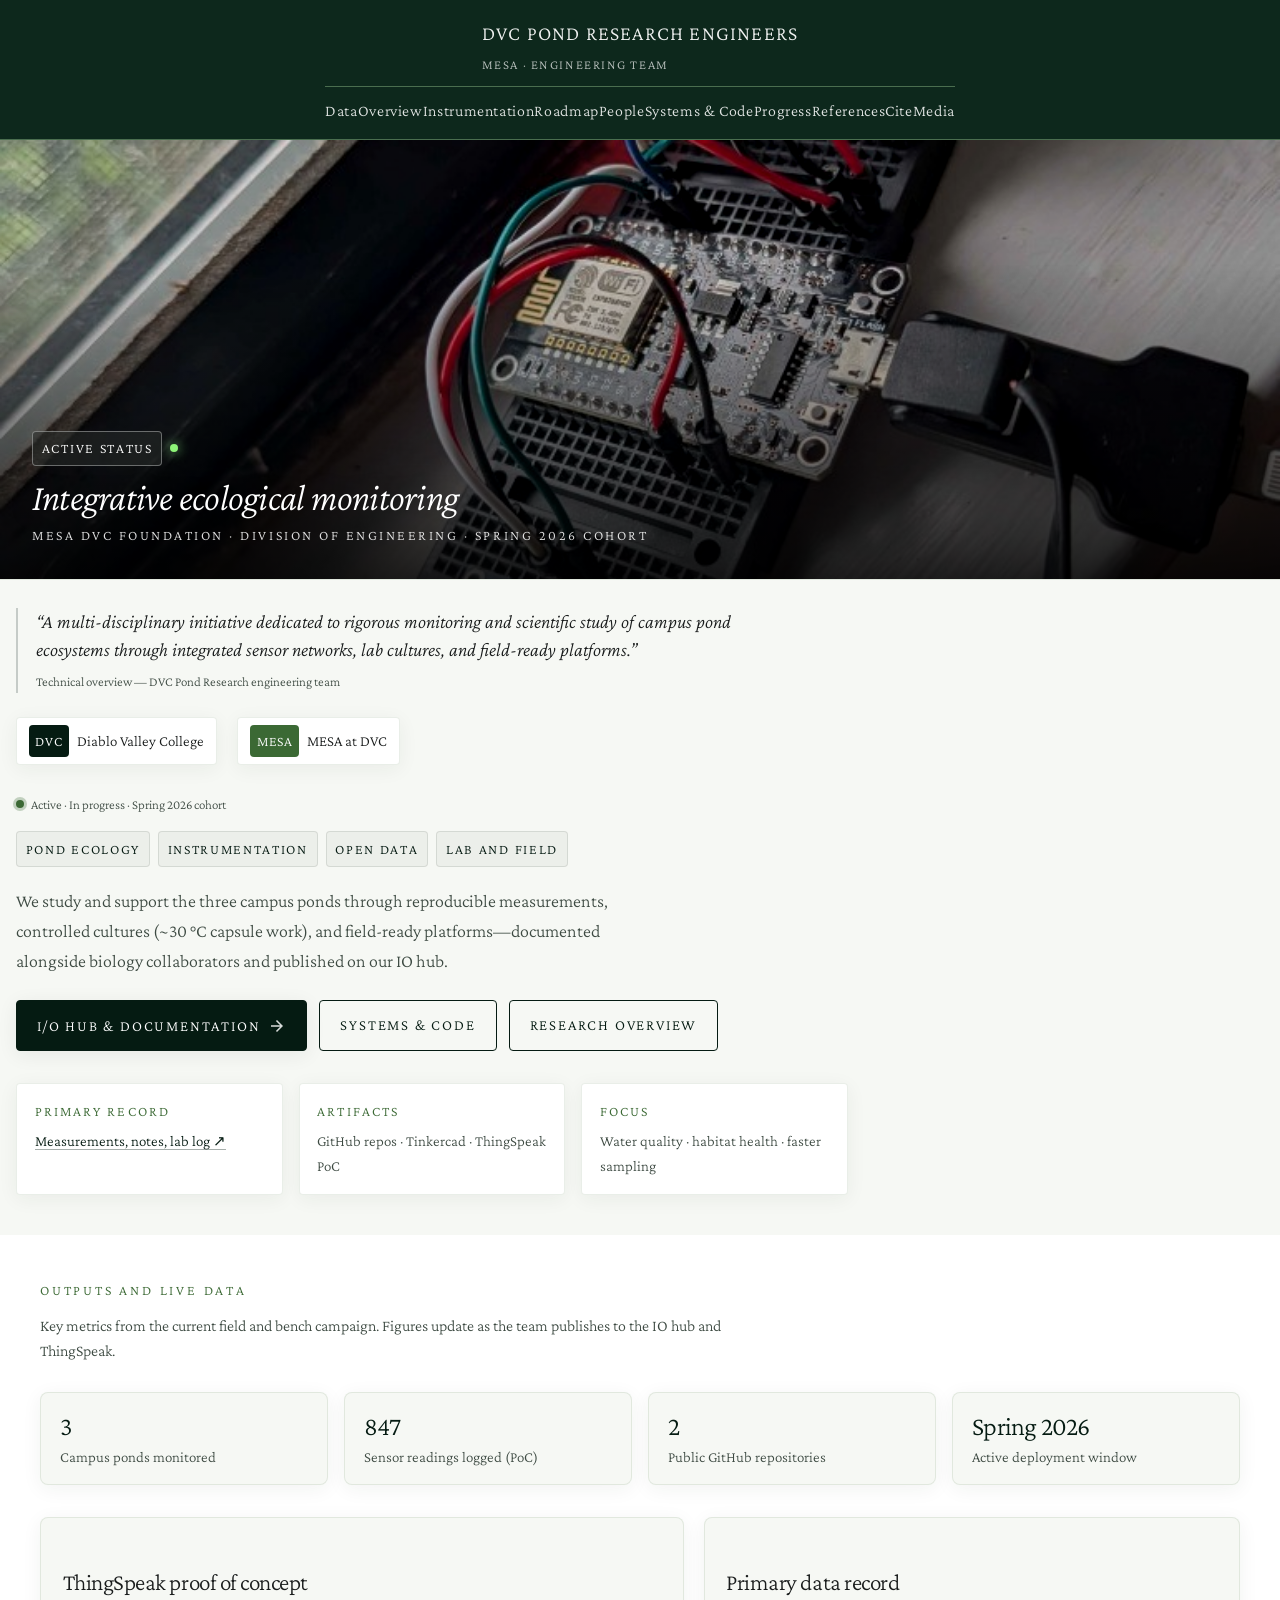
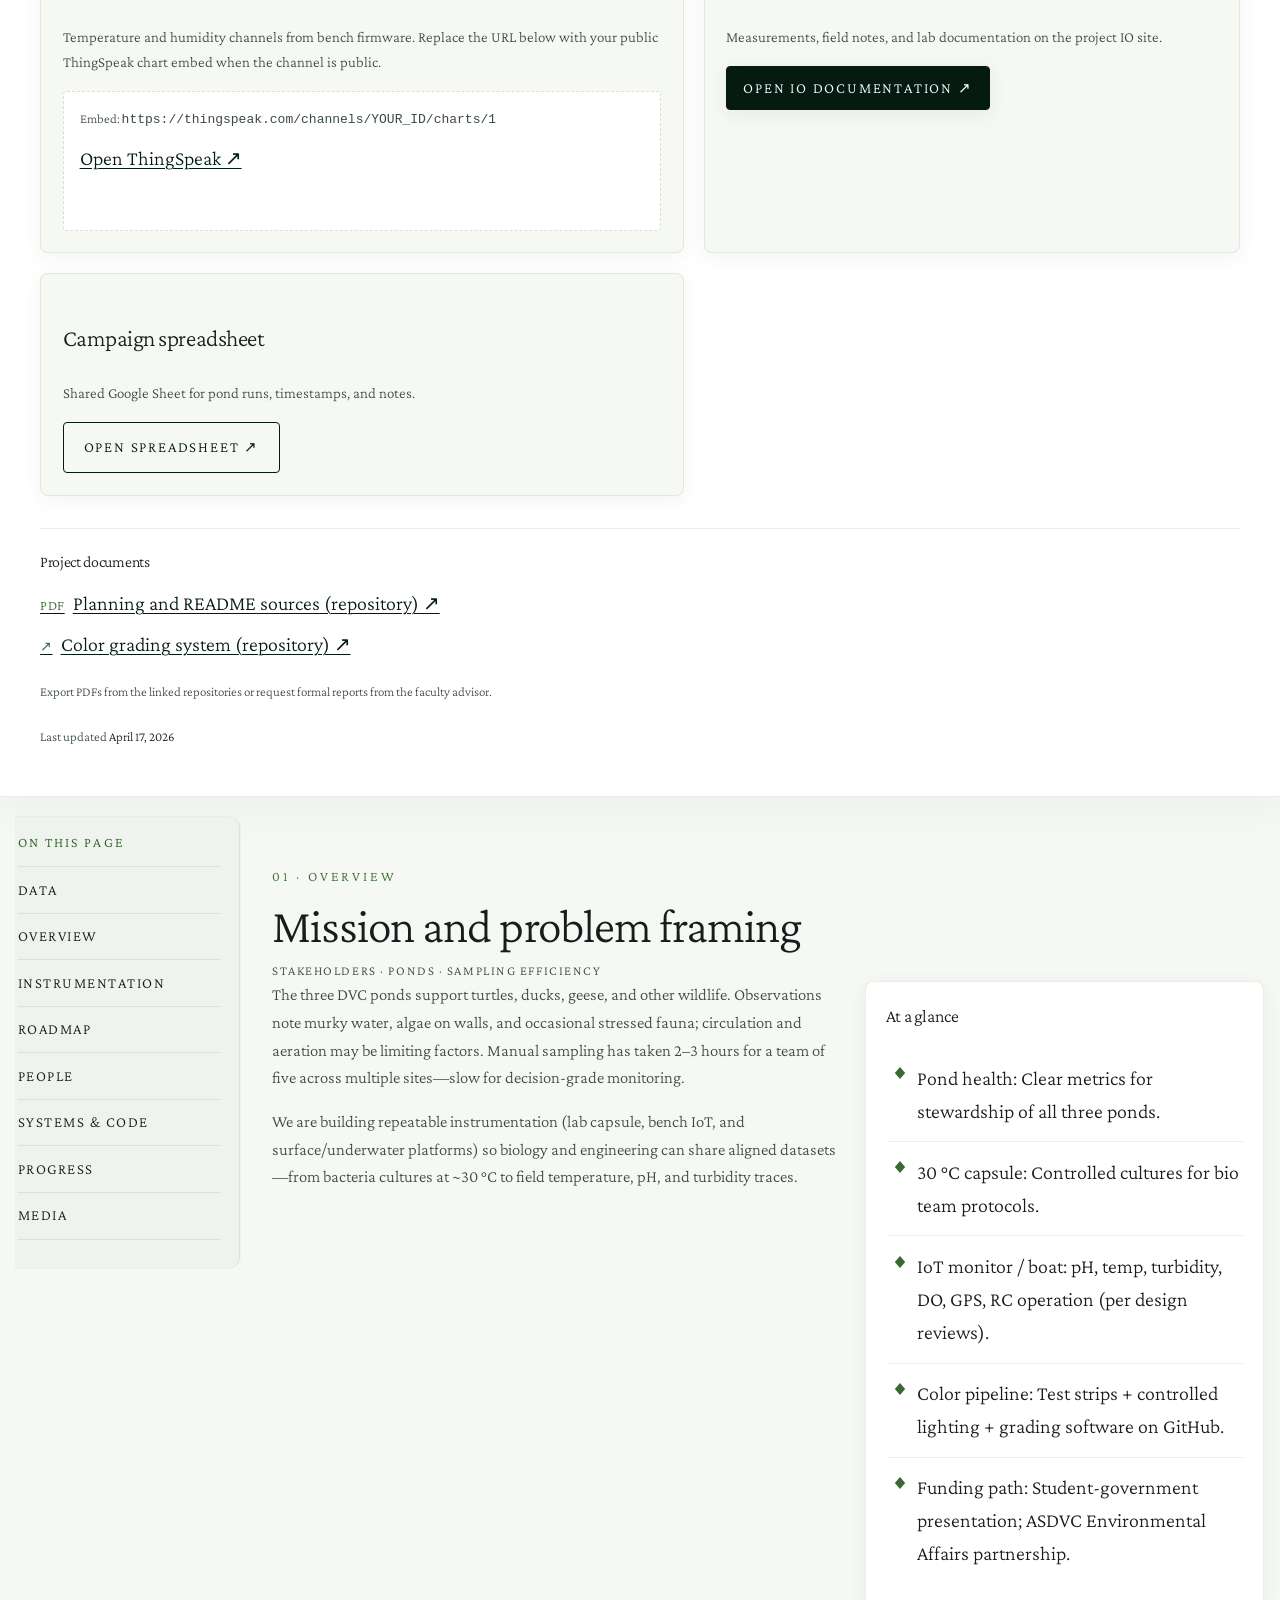
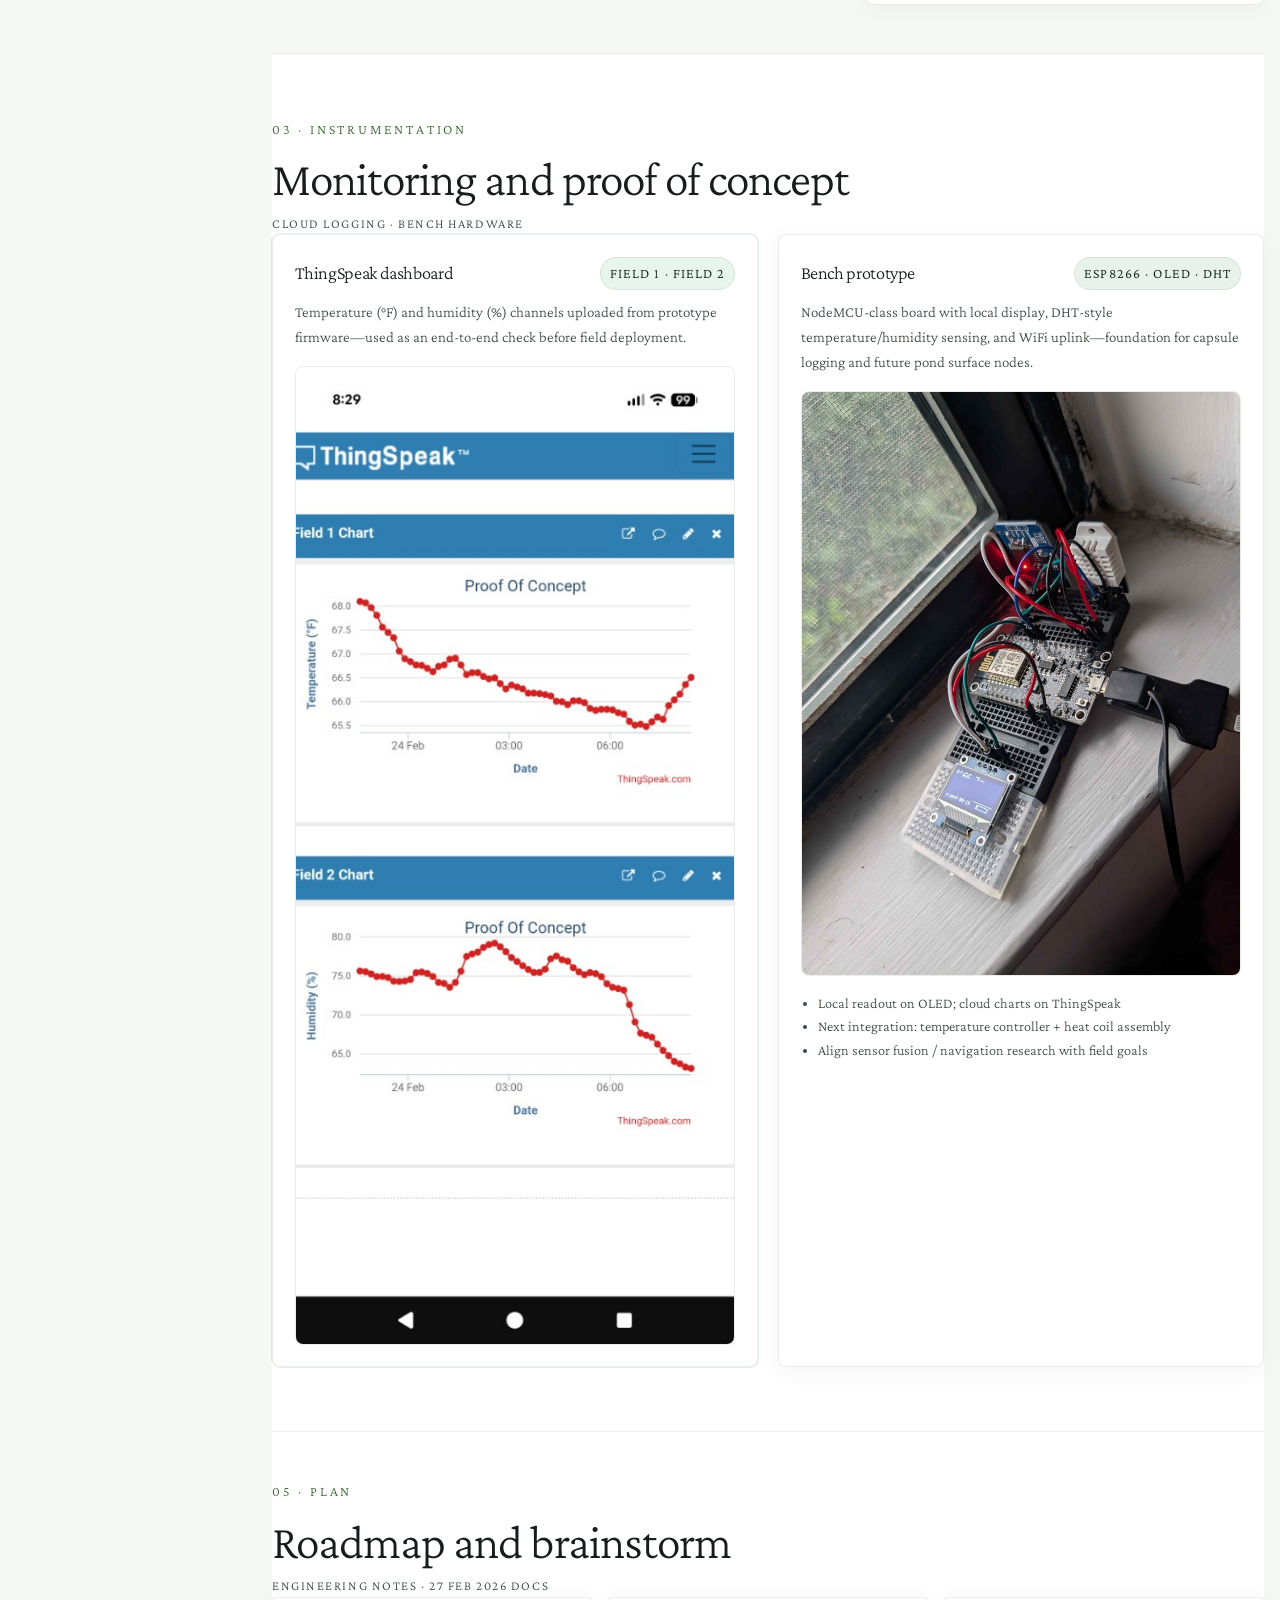
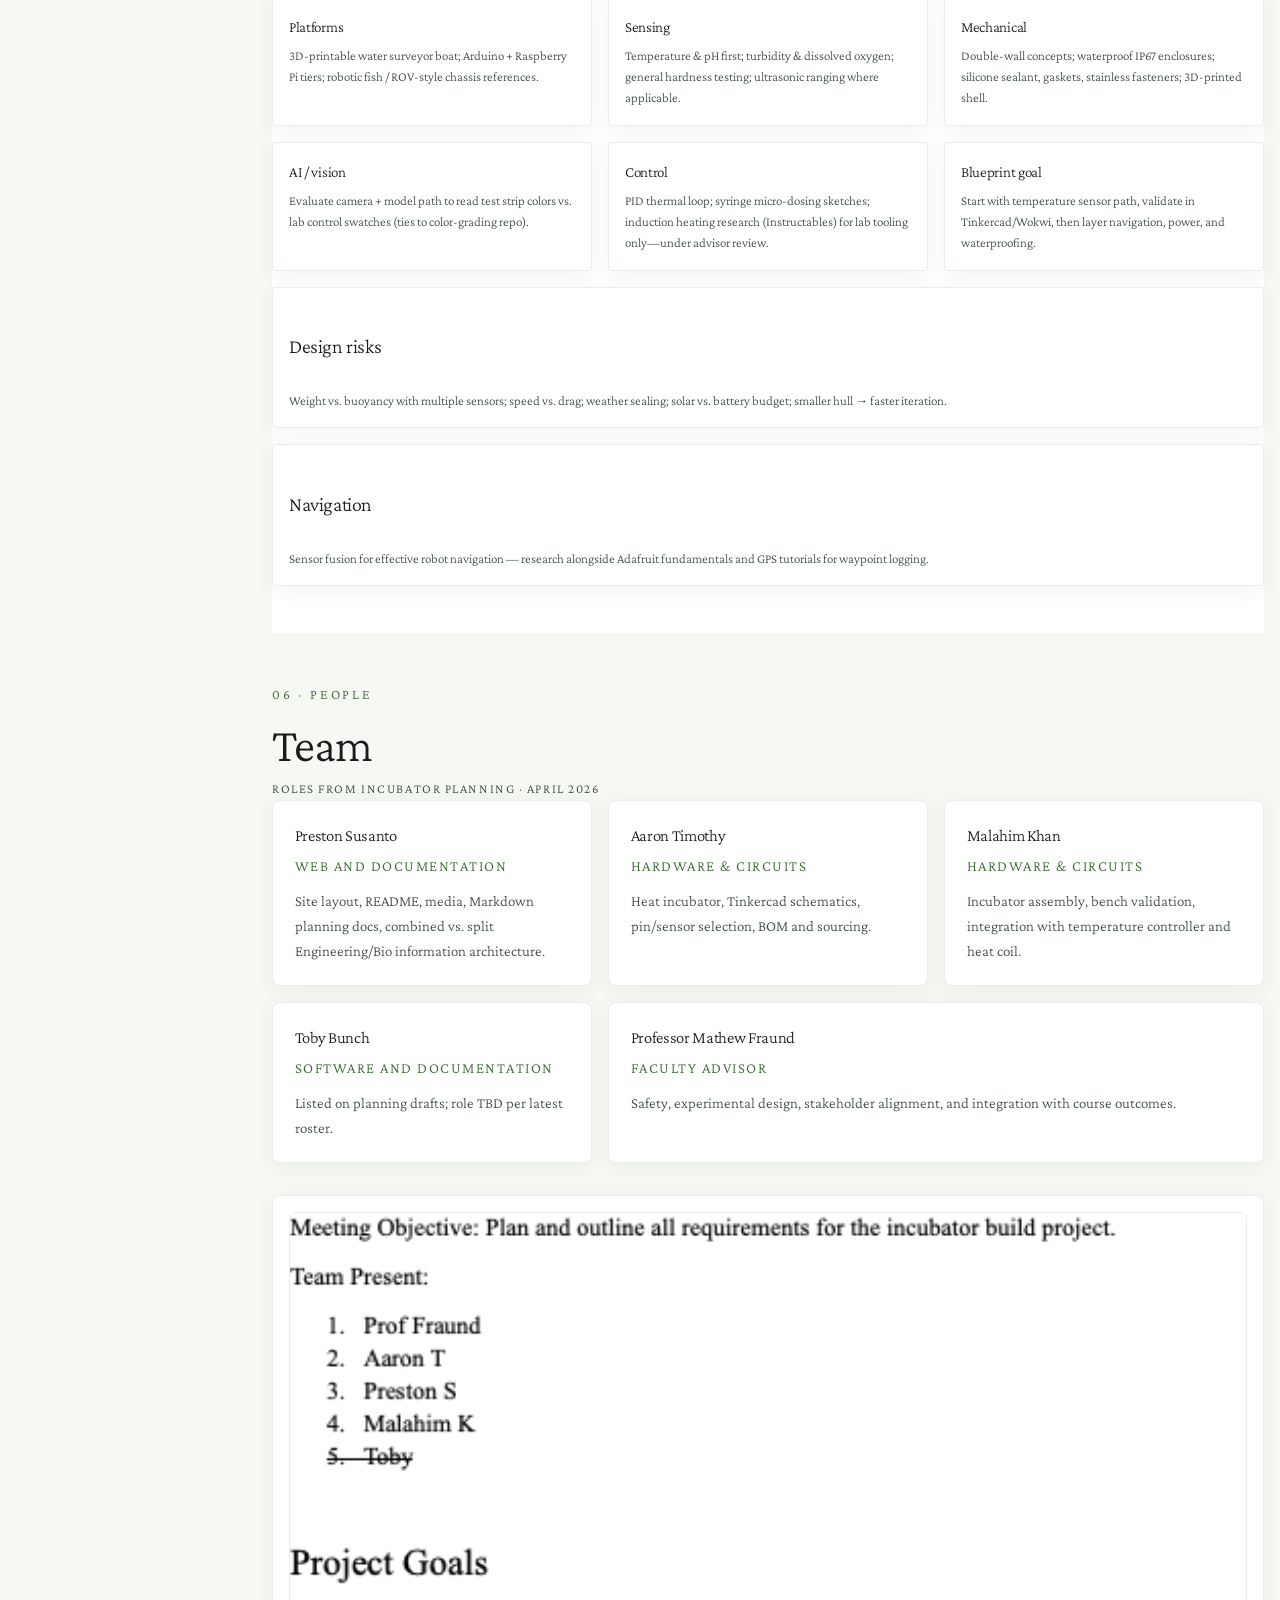
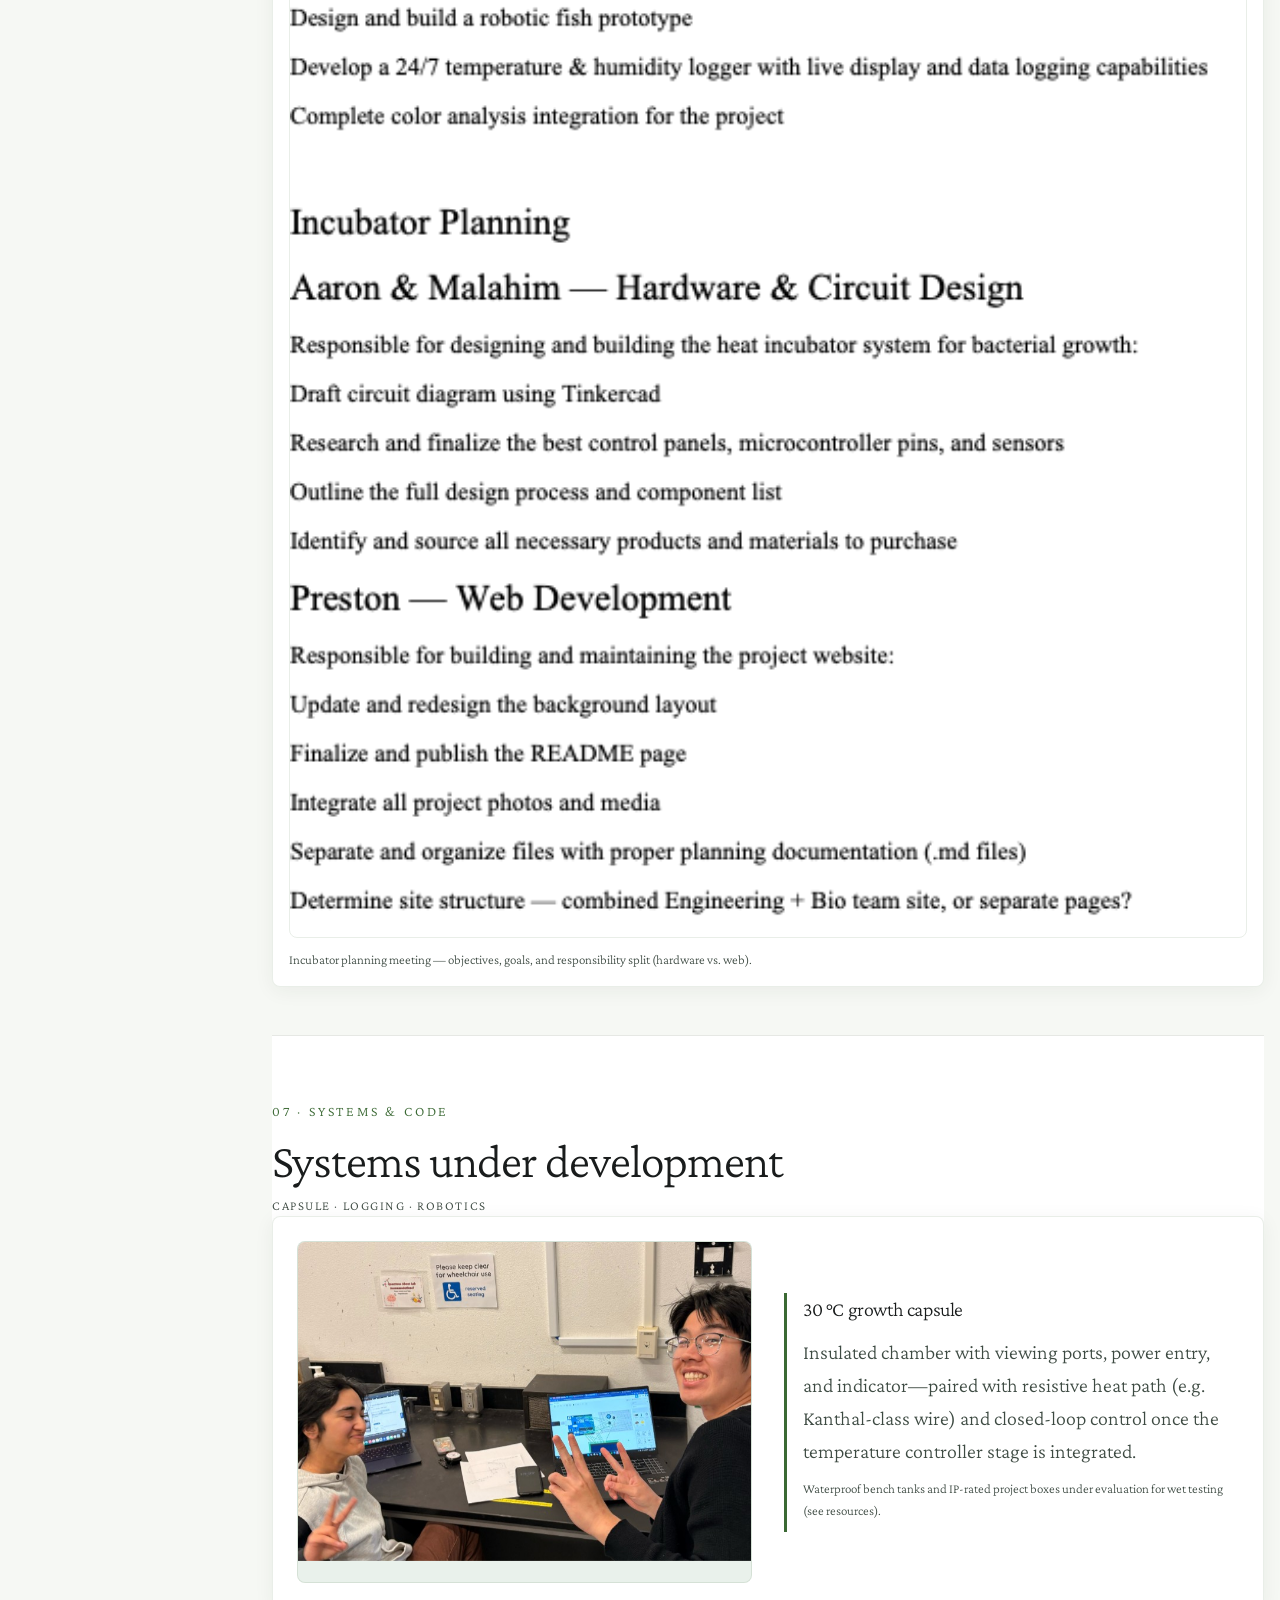
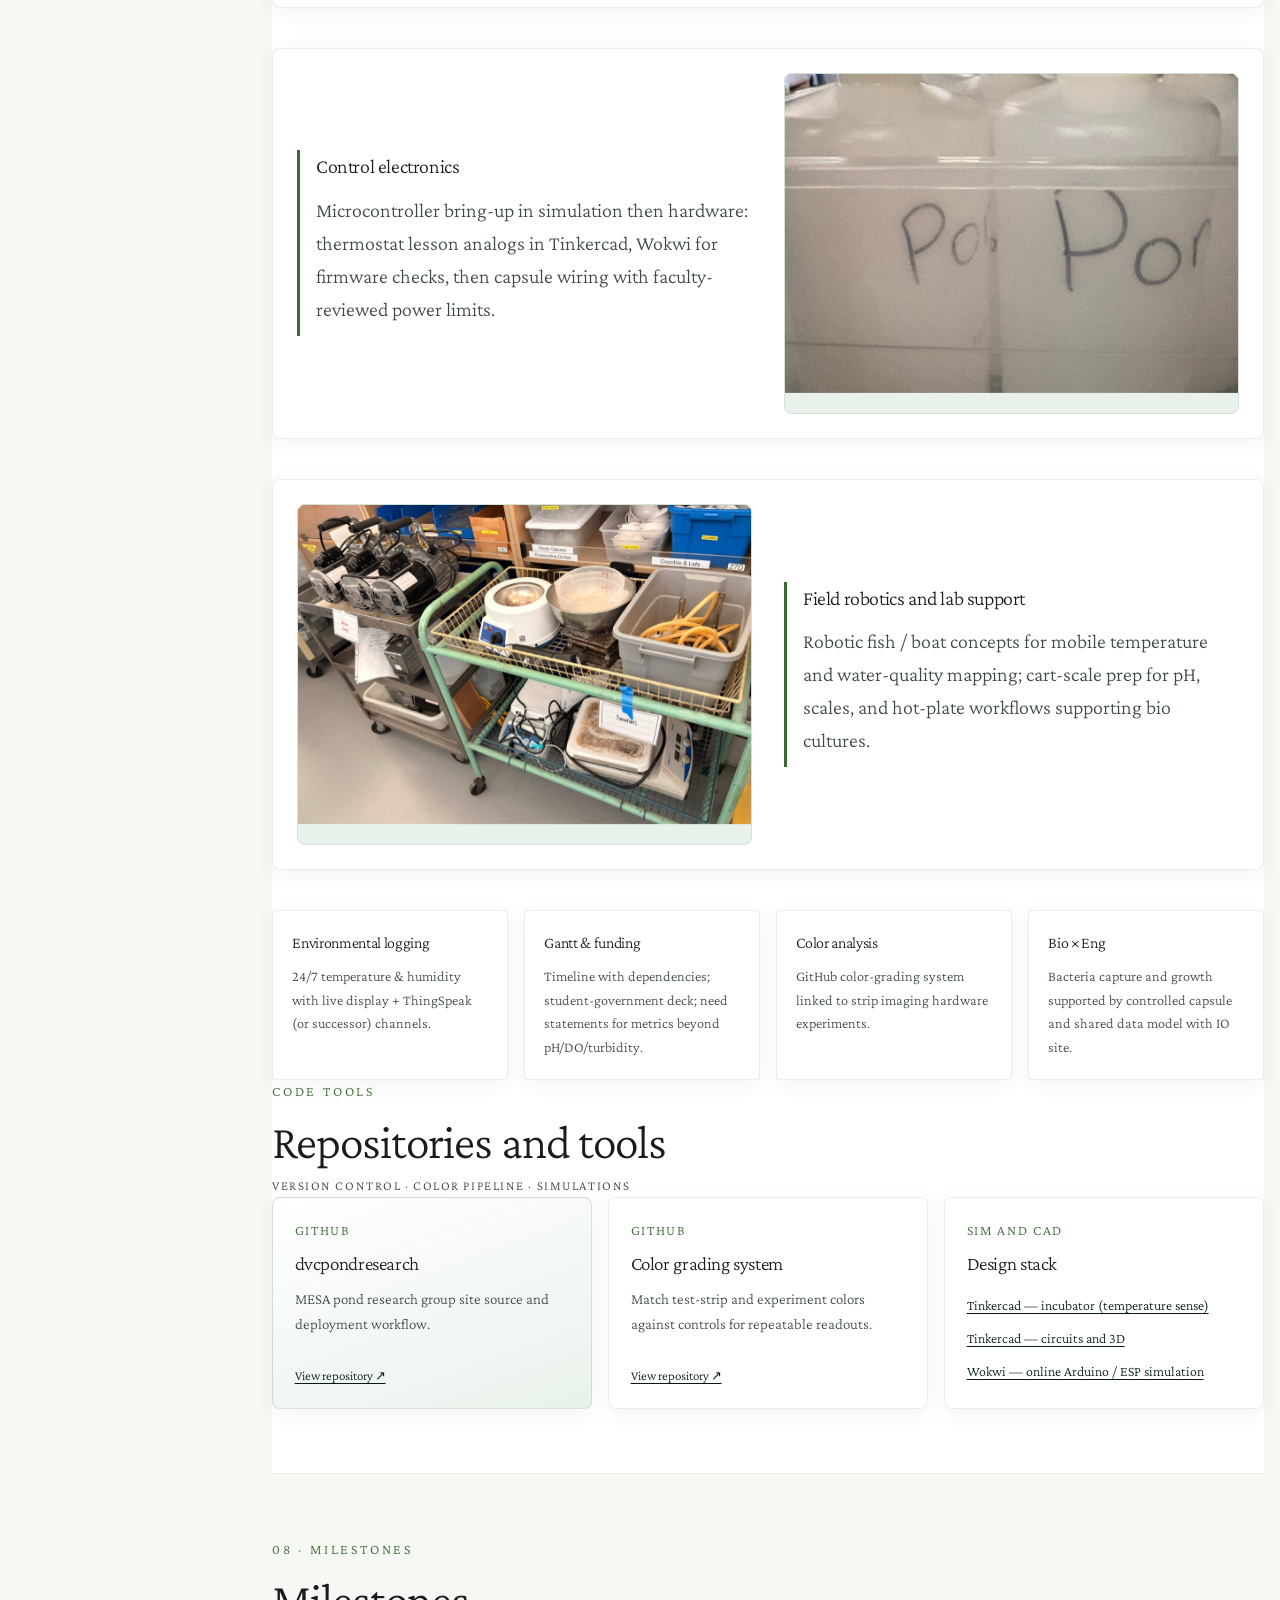
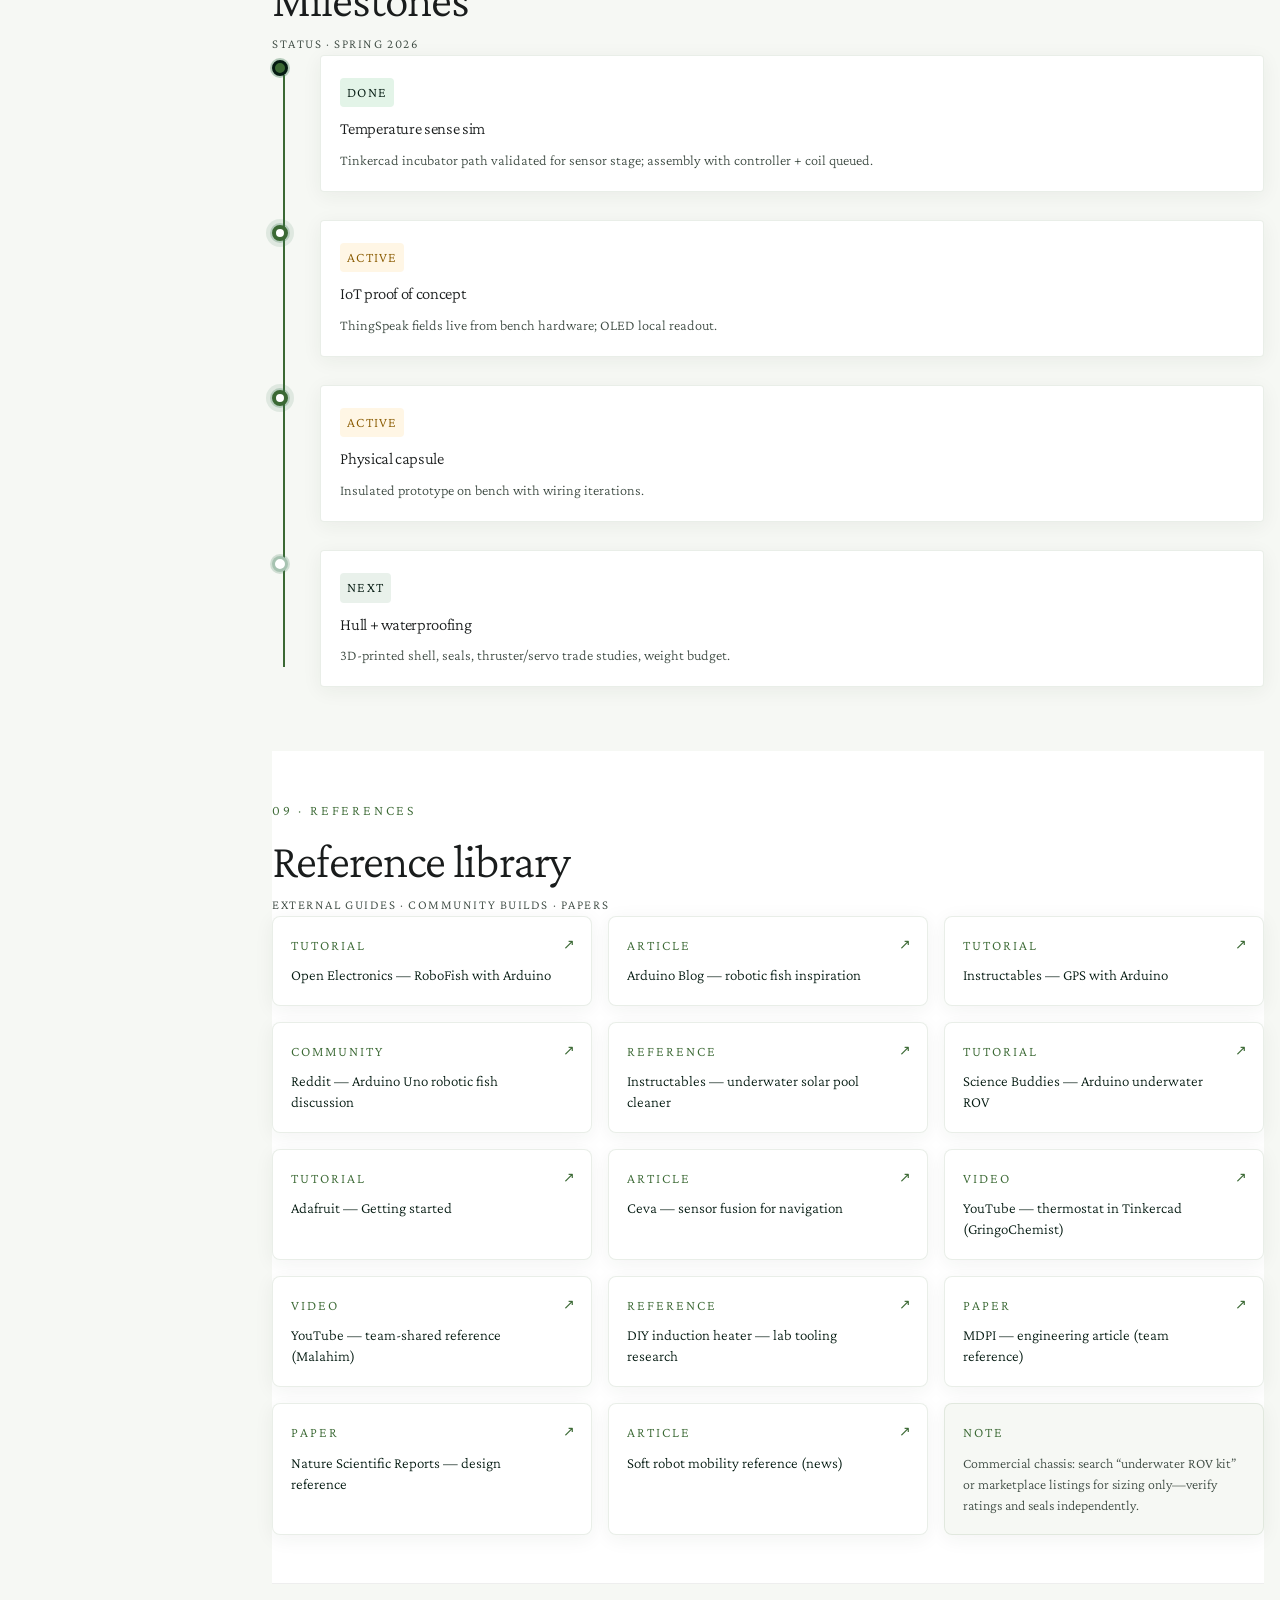
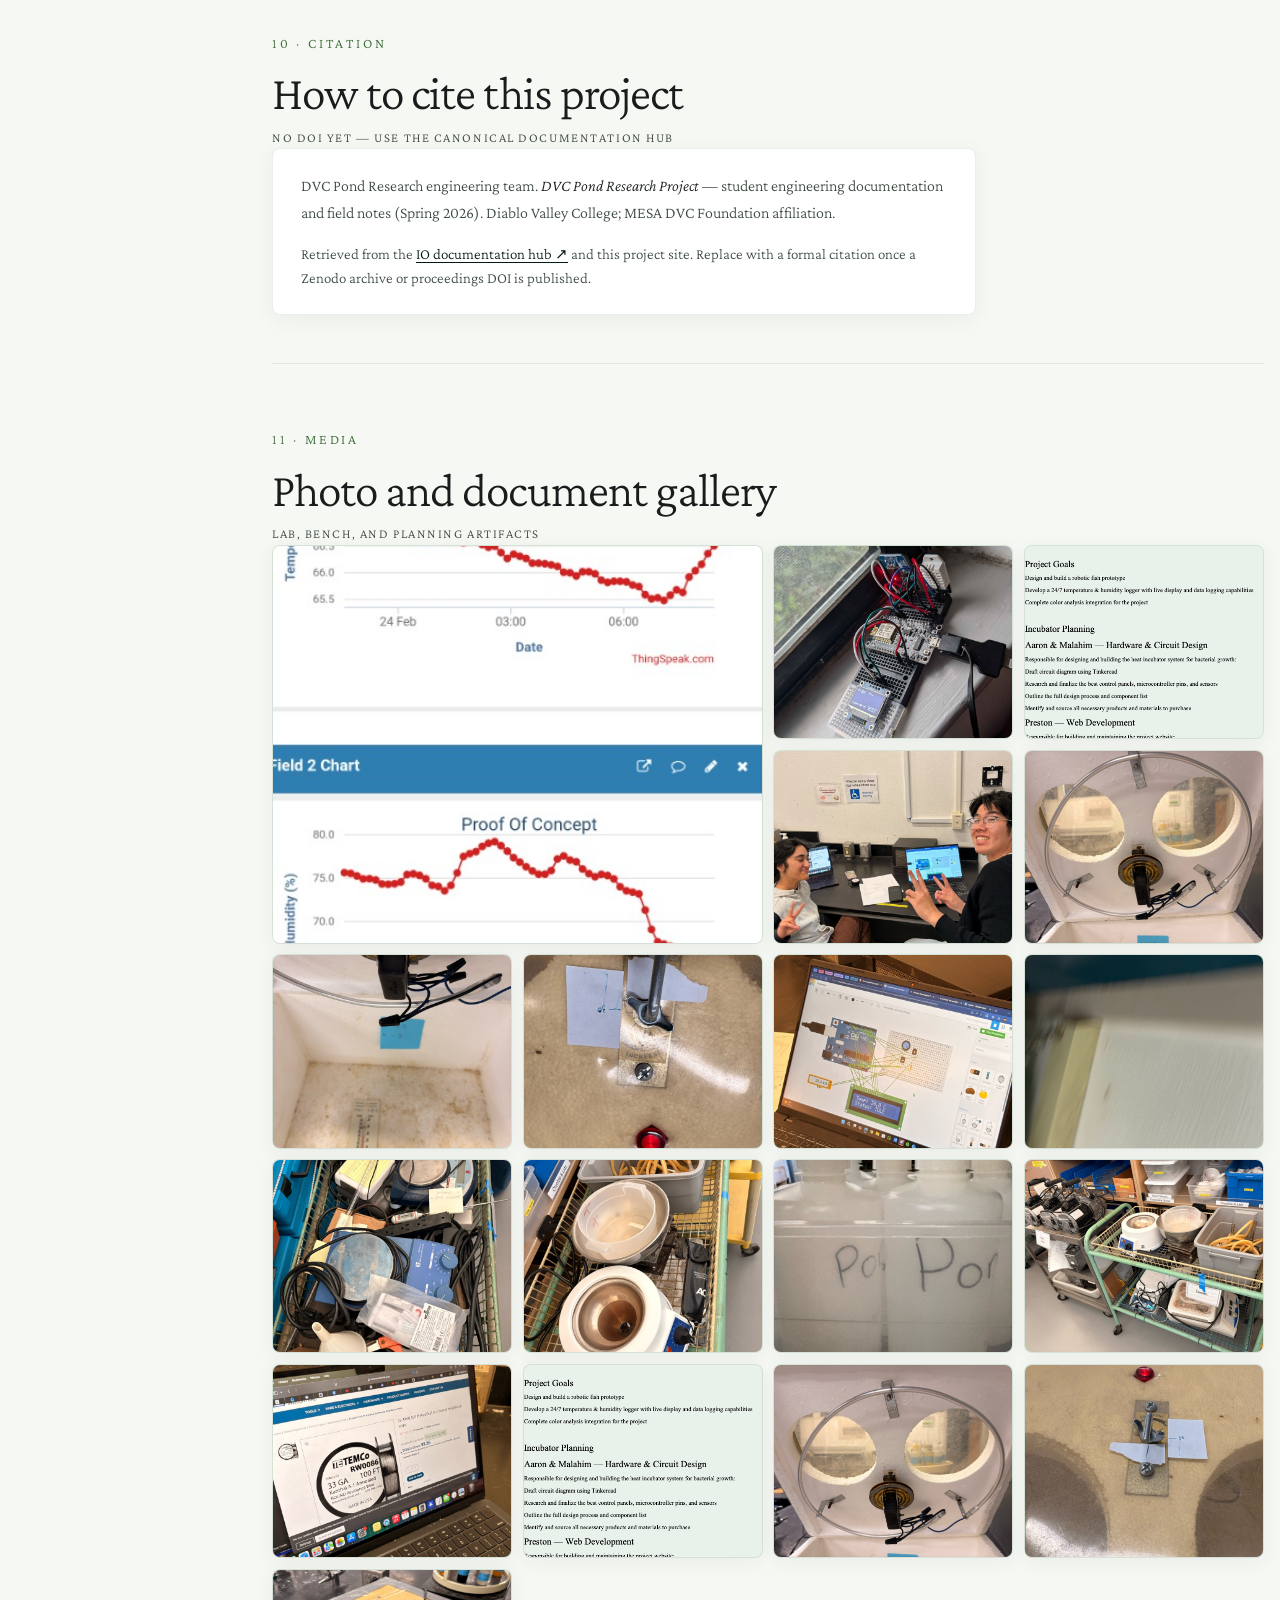
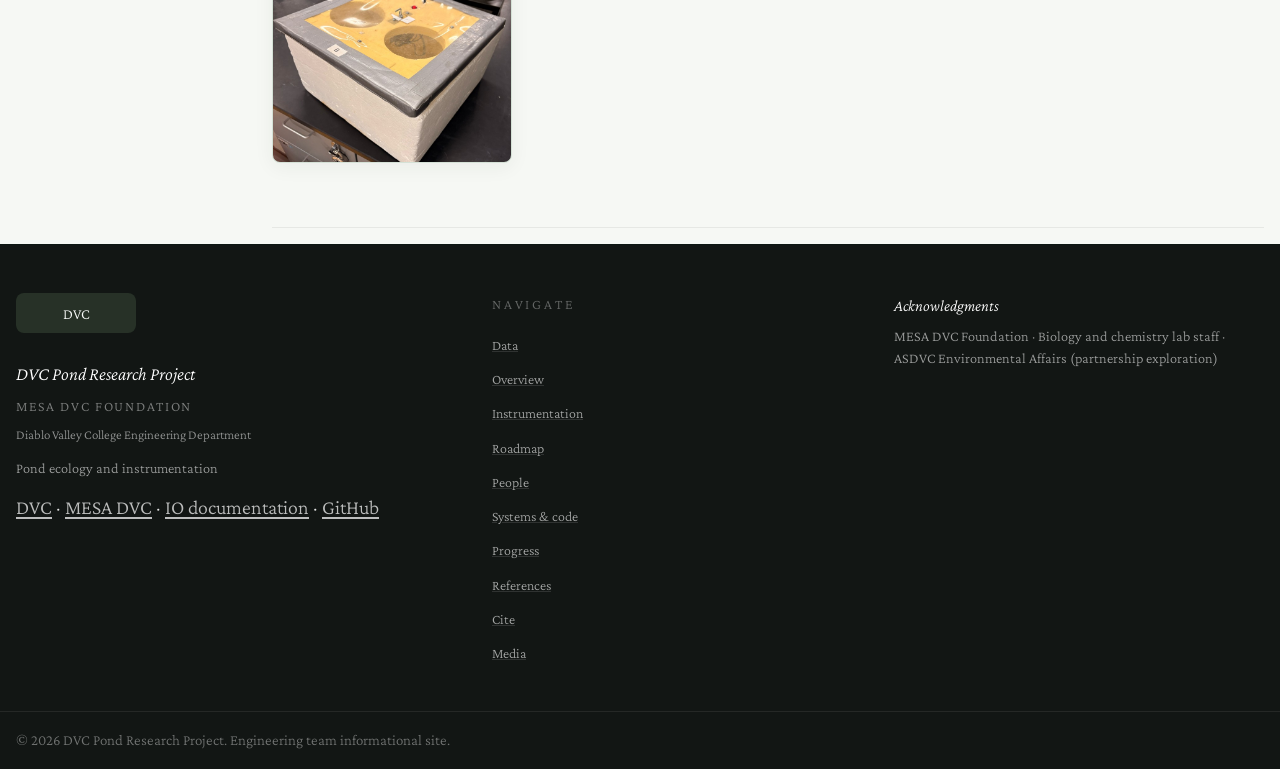
==== commit d2149986: "mispelled aaron" ====
--- a/index.html
+++ b/index.html
@@ -20,7 +20,7 @@
         <div class="header-brand-row">
           <a class="logo logo--nav logo--wordmark" href="#top">
             <span class="logo-text-block">
-              <span class="logo-title">DVC Pond Research Engineers</span>
+              <span class="logo-title">Dvc Pond Research Engineers</span>
               <span class="logo-affiliation">MESA · Engineering team</span>
             </span>
           </a>
@@ -37,7 +37,7 @@
               <li><a class="nav-link" href="#monitoring" data-section="monitoring">Instrumentation</a></li>
               <li><a class="nav-link" href="#roadmap" data-section="roadmap">Roadmap</a></li>
               <li><a class="nav-link" href="#team" data-section="team">People</a></li>
-              <li><a class="nav-link" href="#engineering" data-section="engineering">Systems &amp; code</a></li>
+              <li><a class="nav-link" href="#engineering" data-section="engineering">Systems &amp; Code</a></li>
               <li><a class="nav-link" href="#progress" data-section="progress">Progress</a></li>
               <li><a class="nav-link" href="#resources" data-section="resources">References</a></li>
               <li><a class="nav-link" href="#cite" data-section="cite">Cite</a></li>
@@ -93,7 +93,7 @@
           </p>
           <div class="hero-actions hero-stagger hero-stagger-7">
             <a class="btn btn-primary" href="https://shadowesu.github.io/dvcpondresearch/" target="_blank" rel="noopener noreferrer"><span class="btn-label">I/O hub &amp; documentation</span><span class="material-symbols-outlined btn-icon" aria-hidden="true">arrow_forward</span></a>
-            <a class="btn btn-ghost" href="#engineering">Systems &amp; code</a>
+            <a class="btn btn-ghost" href="#engineering">Systems &amp; Code</a>
             <a class="btn btn-ghost" href="#mission">Research overview</a>
           </div>
           <ul class="hero-highlights hero-stagger hero-stagger-8">
@@ -180,7 +180,7 @@
             <li><a class="toc-link" href="#monitoring" data-toc="monitoring">Instrumentation</a></li>
             <li><a class="toc-link" href="#roadmap" data-toc="roadmap">Roadmap</a></li>
             <li><a class="toc-link" href="#team" data-toc="team">People</a></li>
-            <li><a class="toc-link" href="#engineering" data-toc="engineering">Systems &amp; code</a></li>
+            <li><a class="toc-link" href="#engineering" data-toc="engineering">Systems &amp; Code</a></li>
             <li><a class="toc-link" href="#progress" data-toc="progress">Progress</a></li>
             <li><a class="toc-link" href="#gallery" data-toc="gallery">Media</a></li>
           </ul>
@@ -331,7 +331,7 @@
             <p class="team-note">Site layout, README, media, Markdown planning docs, combined vs. split Engineering/Bio information architecture.</p>
           </article>
           <article class="team-card reveal" data-reveal>
-            <h3 class="team-name">Aarn Timothy</h3>
+            <h3 class="team-name">Aaron Timothy</h3>
             <p class="team-role">Hardware &amp; circuits</p>
             <p class="team-note">Heat incubator, Tinkercad schematics, pin/sensor selection, BOM and sourcing.</p>
           </article>
@@ -361,7 +361,7 @@
     <section class="section section-alt section-bounded" id="engineering">
       <div class="section-inner">
         <header class="section-header reveal" data-reveal>
-          <p class="section-label">07 · Systems &amp; code</p>
+          <p class="section-label">07 · Systems &amp; Code</p>
           <h2>Systems under development</h2>
           <p class="section-subtitle">Capsule · logging · robotics</p>
         </header>
--- a/styles.css
+++ b/styles.css
@@ -258,6 +258,12 @@
   min-height: 60px;
 }
 
+@media (min-width: 768px) {
+  .header-brand-row {
+    justify-content: center;
+  }
+}
+
 .header-navbar .logo-title {
   font-family: var(--font-heading);
   font-size: 1.25rem;
@@ -350,13 +356,22 @@
   align-items: center;
 }
 
+@media (min-width: 768px) {
+  .nav-list--sections {
+    width: 100%;
+    flex-wrap: nowrap;
+    justify-content: space-between;
+    gap: 0;
+  }
+}
+
 .nav-list--sections {
   row-gap: 0.45rem;
 }
 
 .nav-link {
   font-family: var(--font-body);
-  font-size: 0.875rem;
+  font-size: 1rem;
   font-weight: 300;
   letter-spacing: 0.04em;
   text-transform: none;
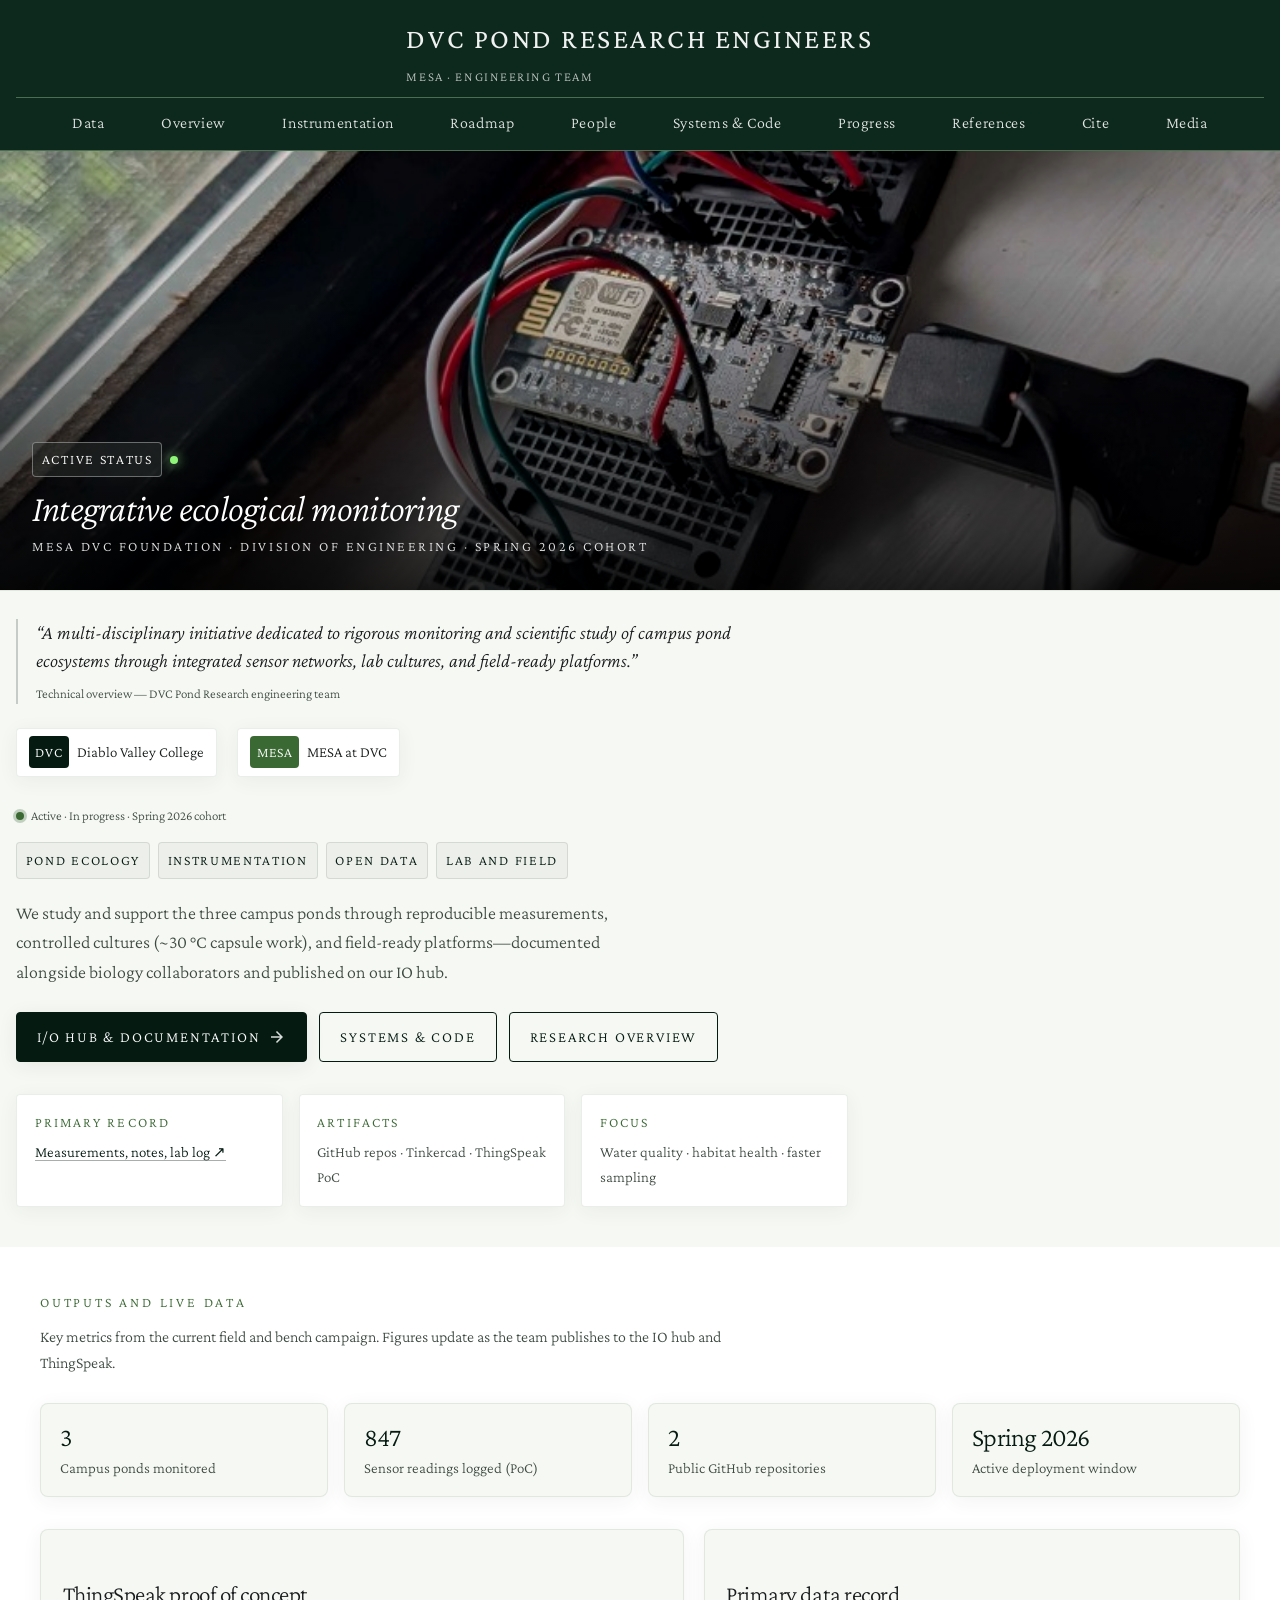
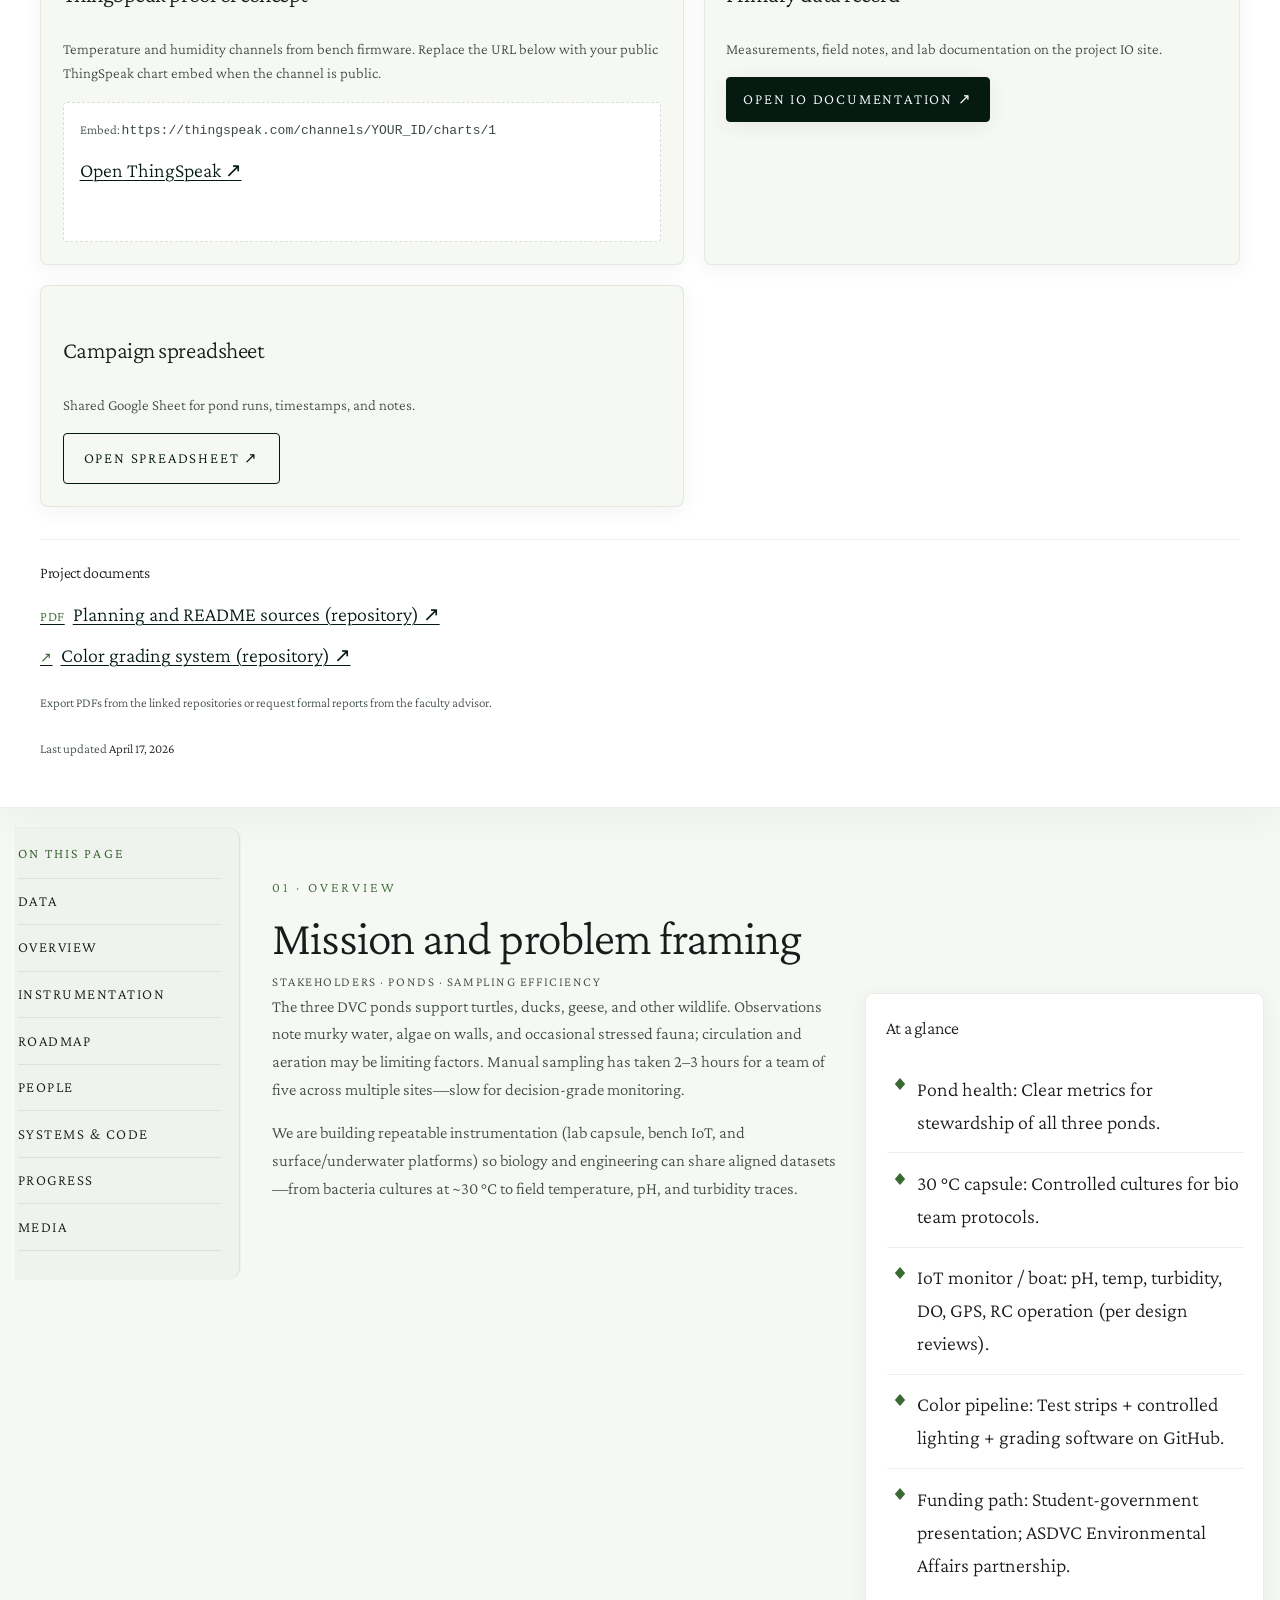
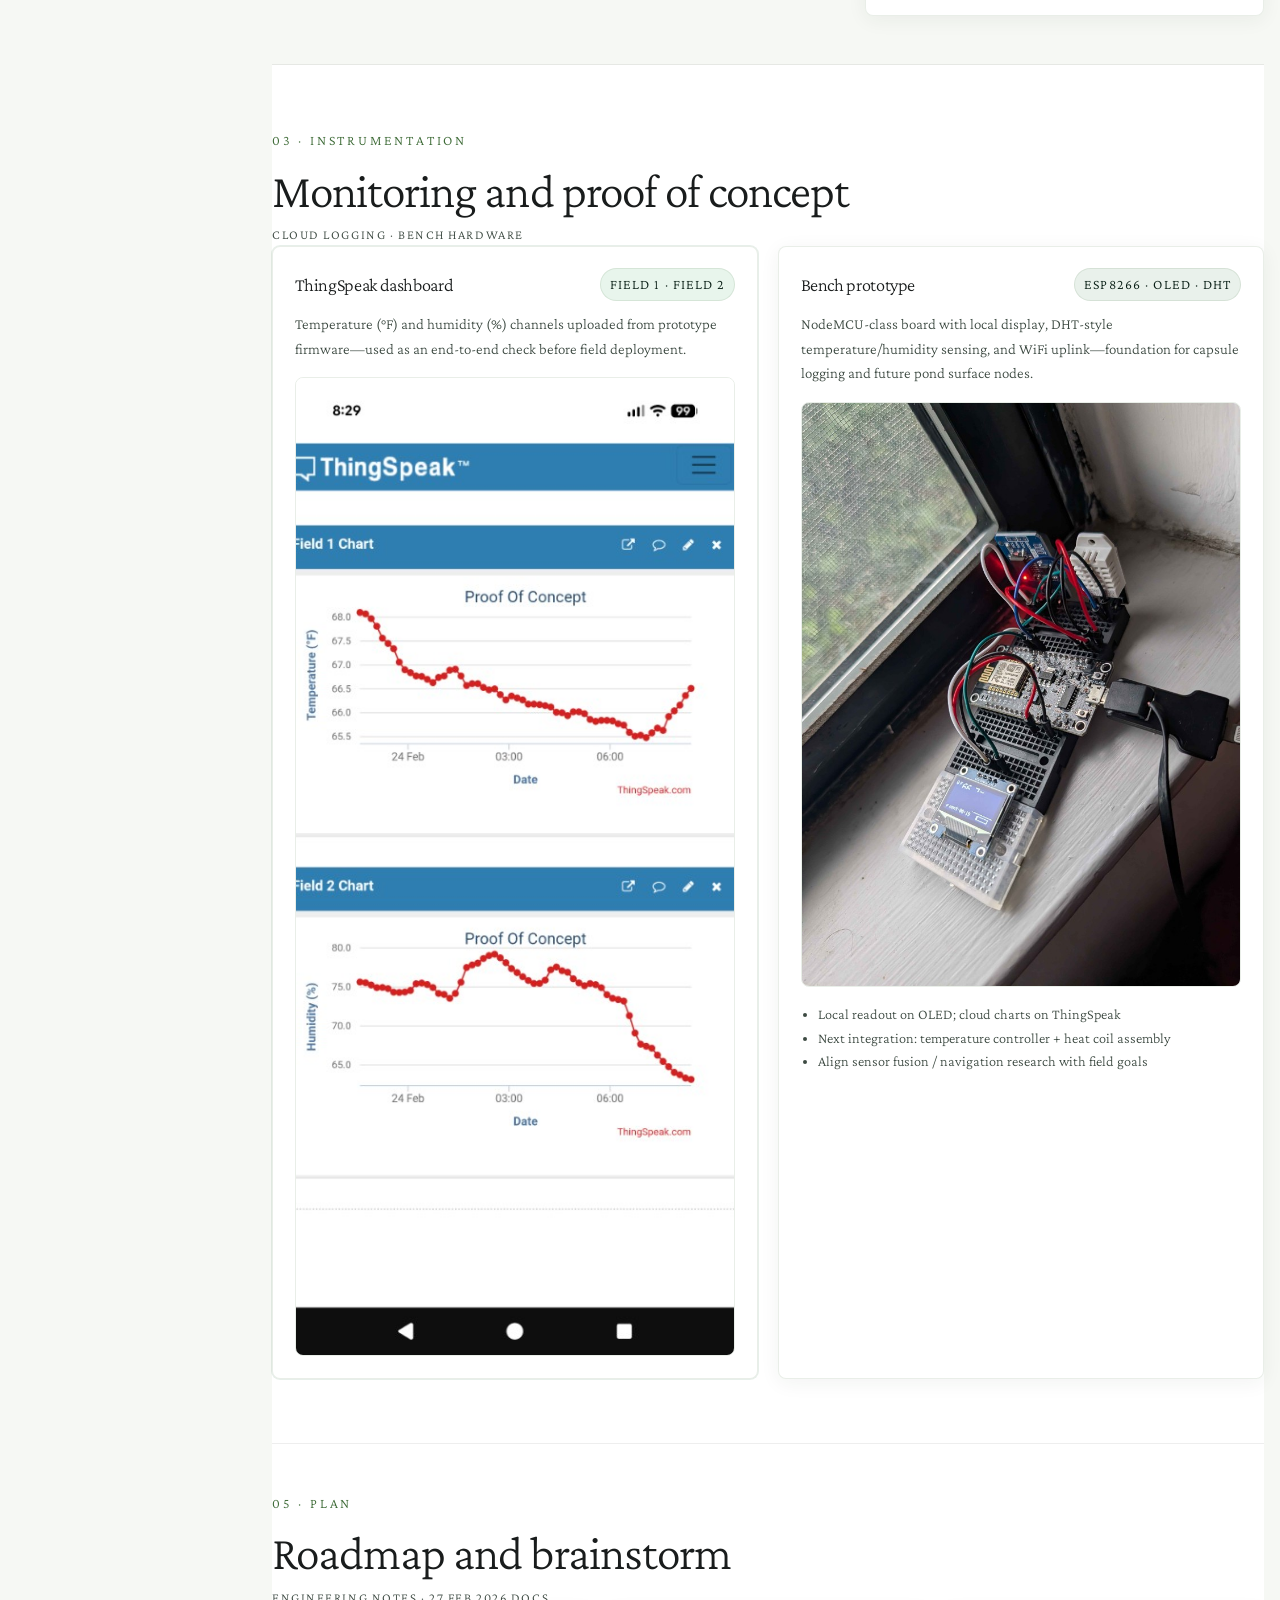
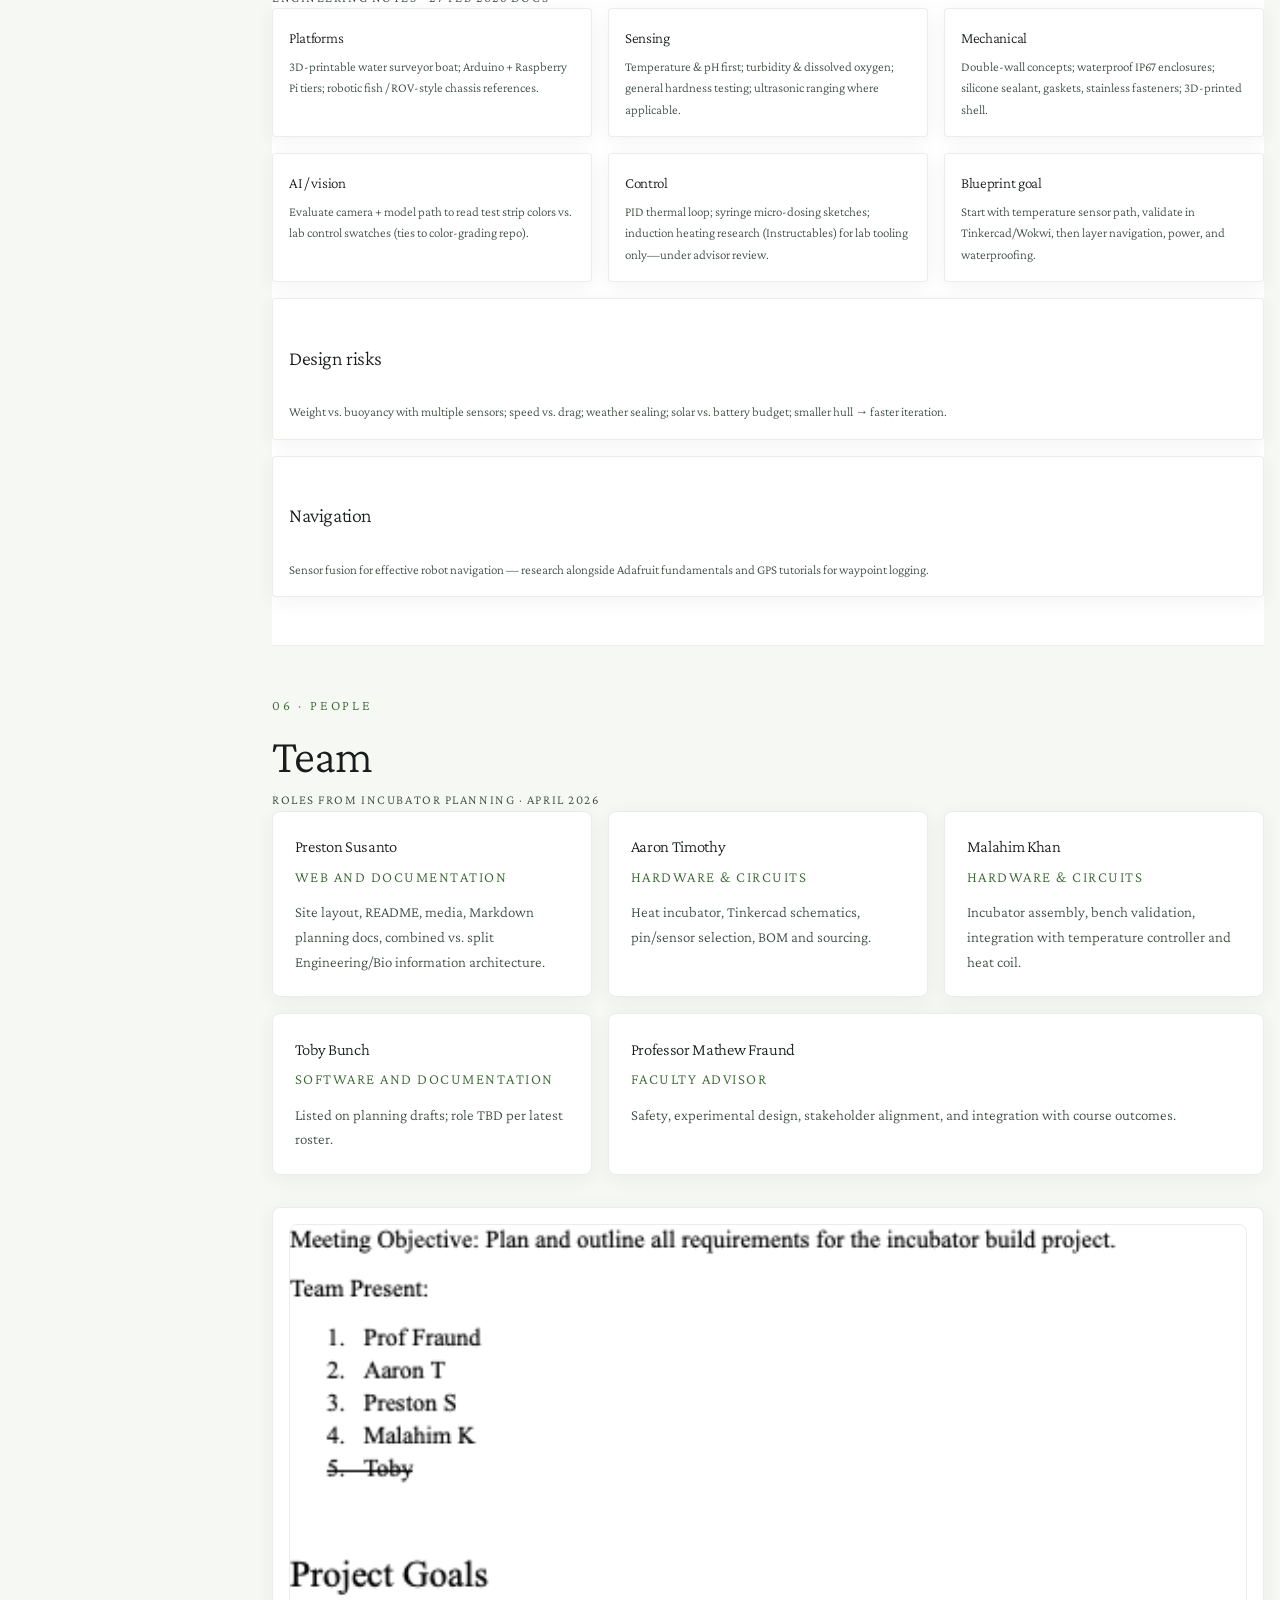
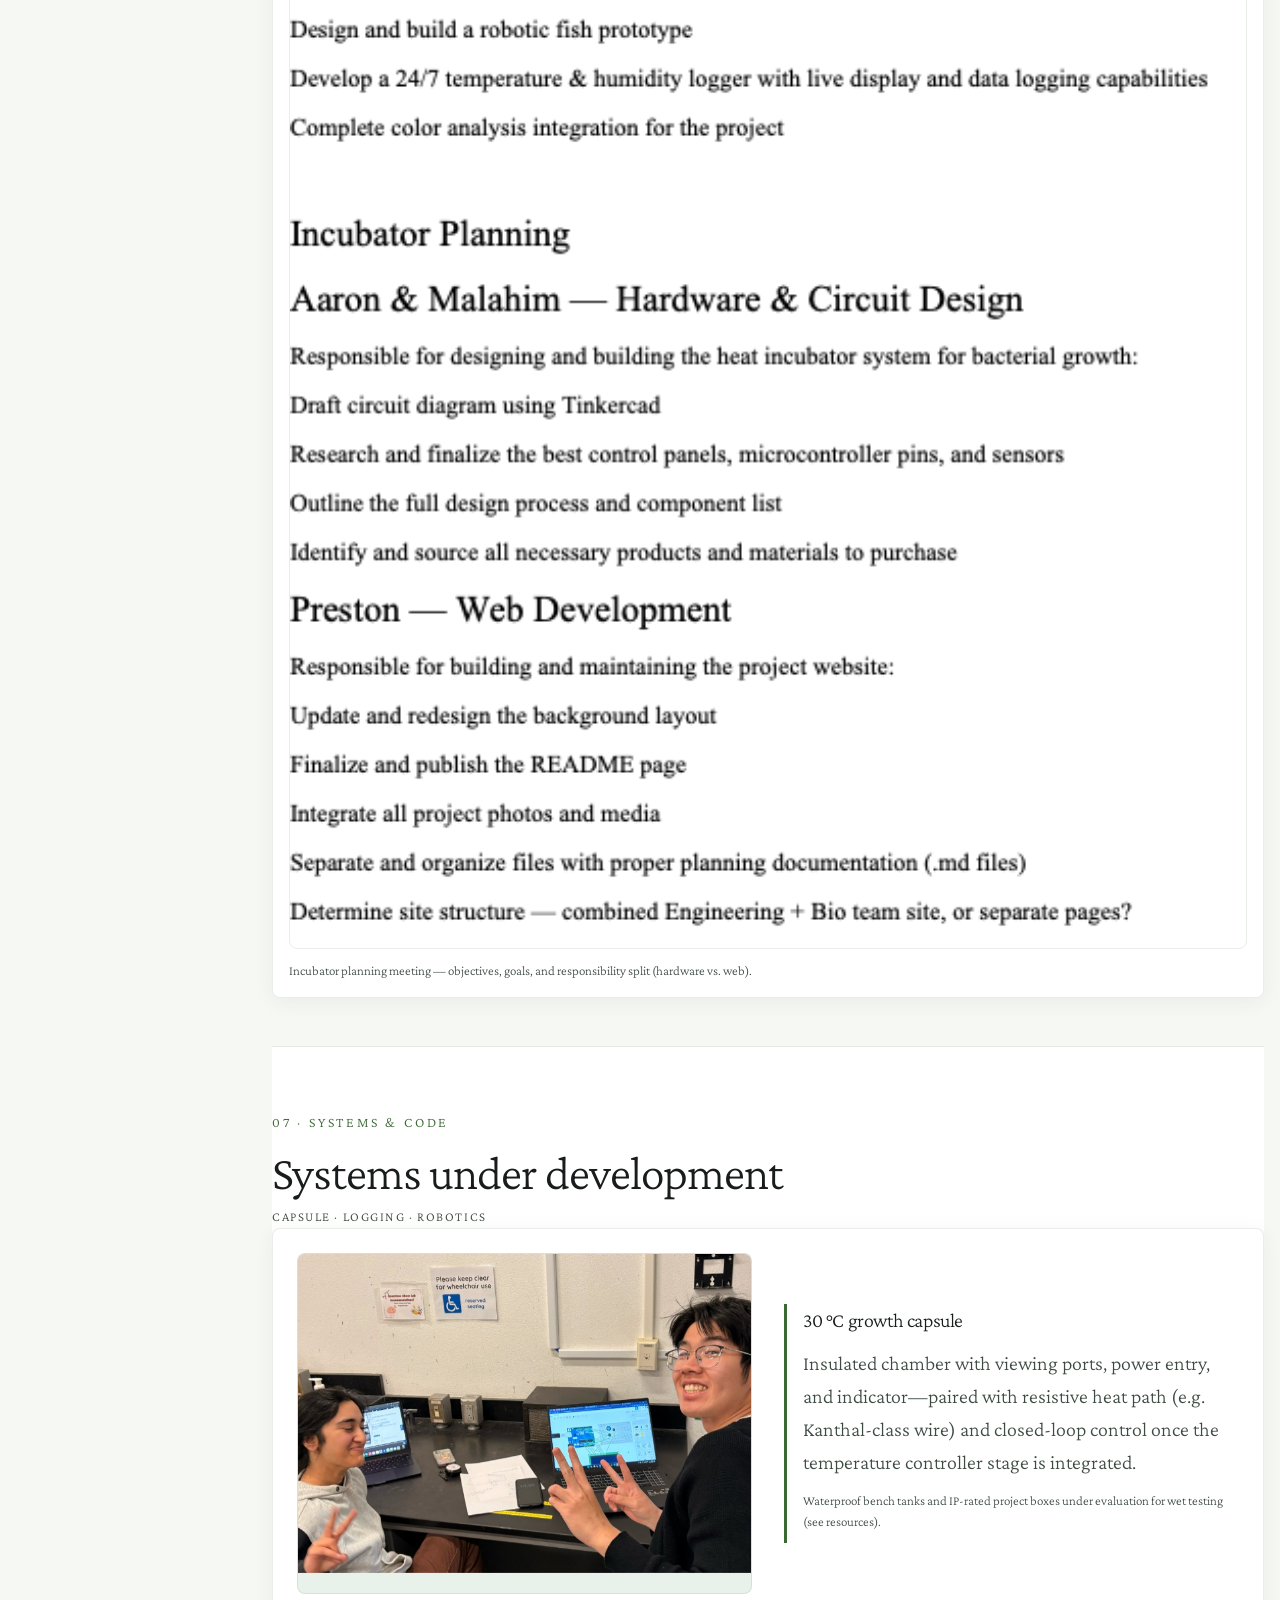
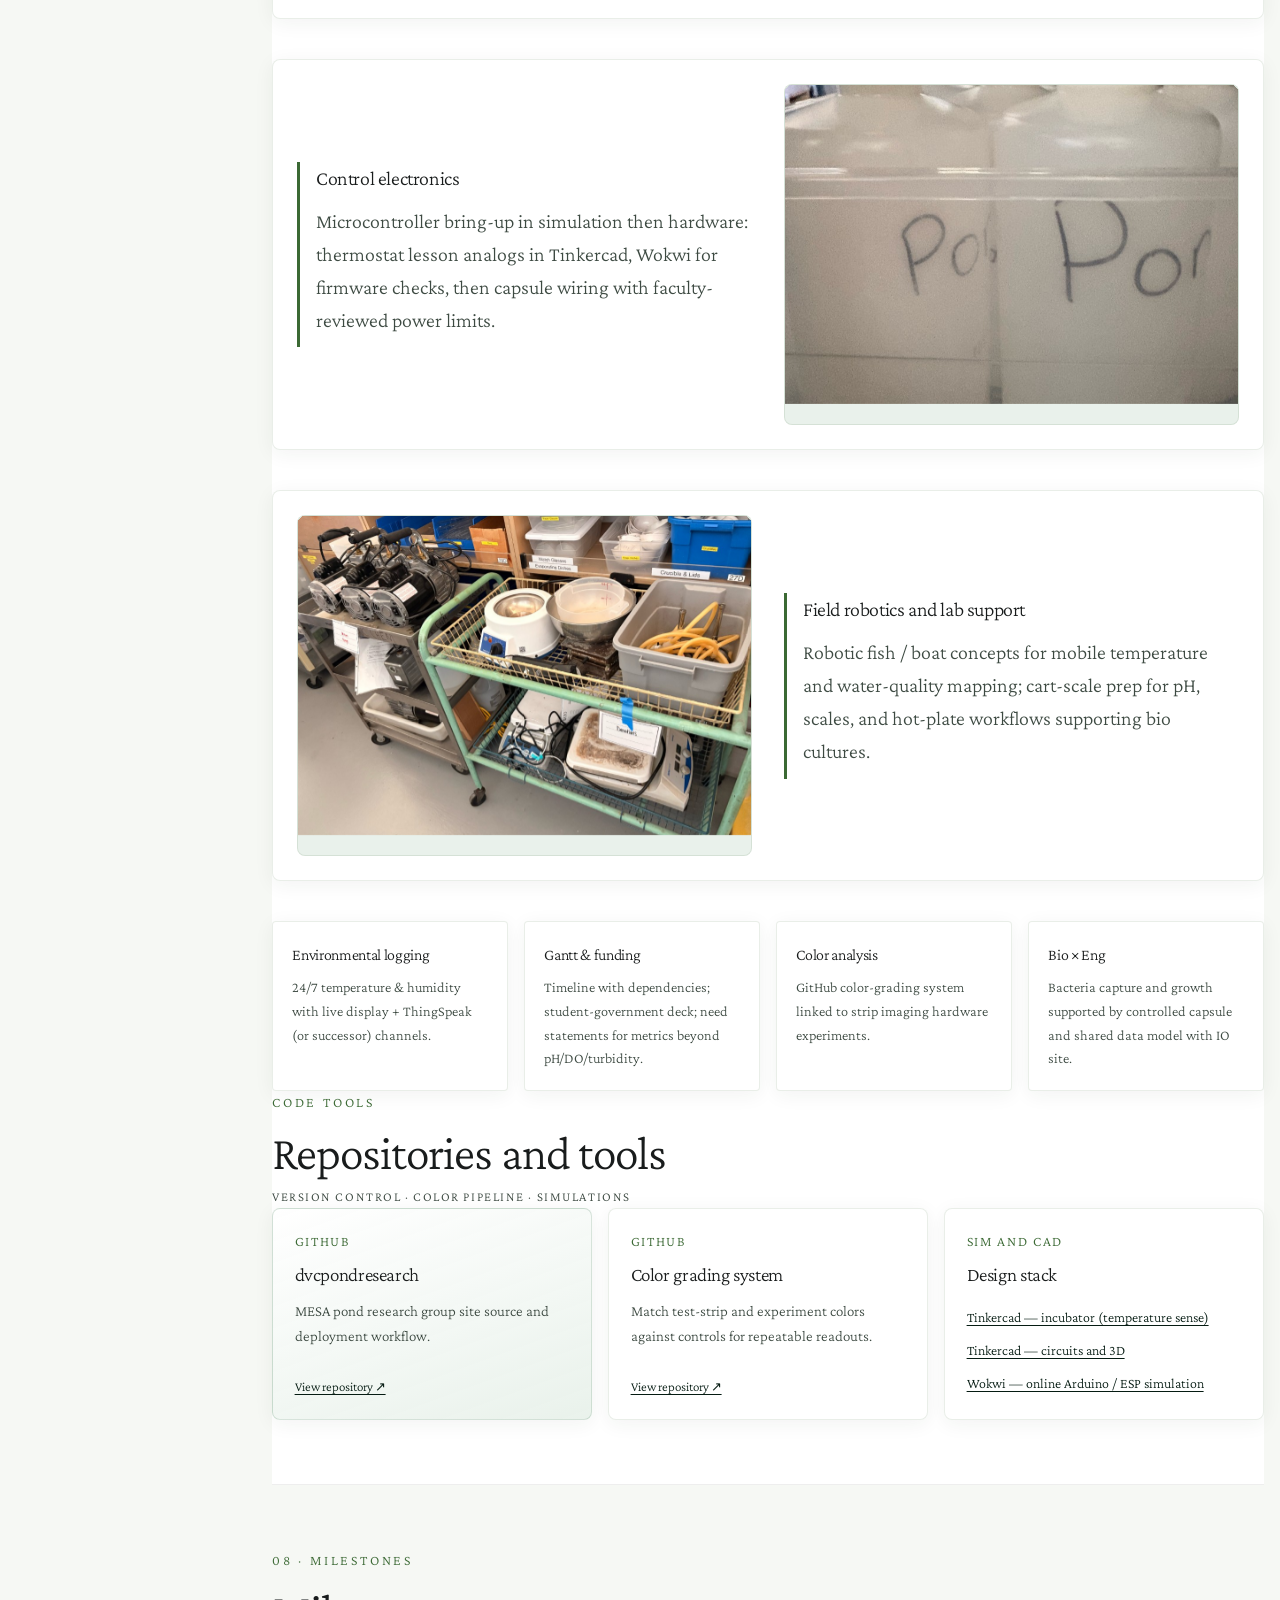
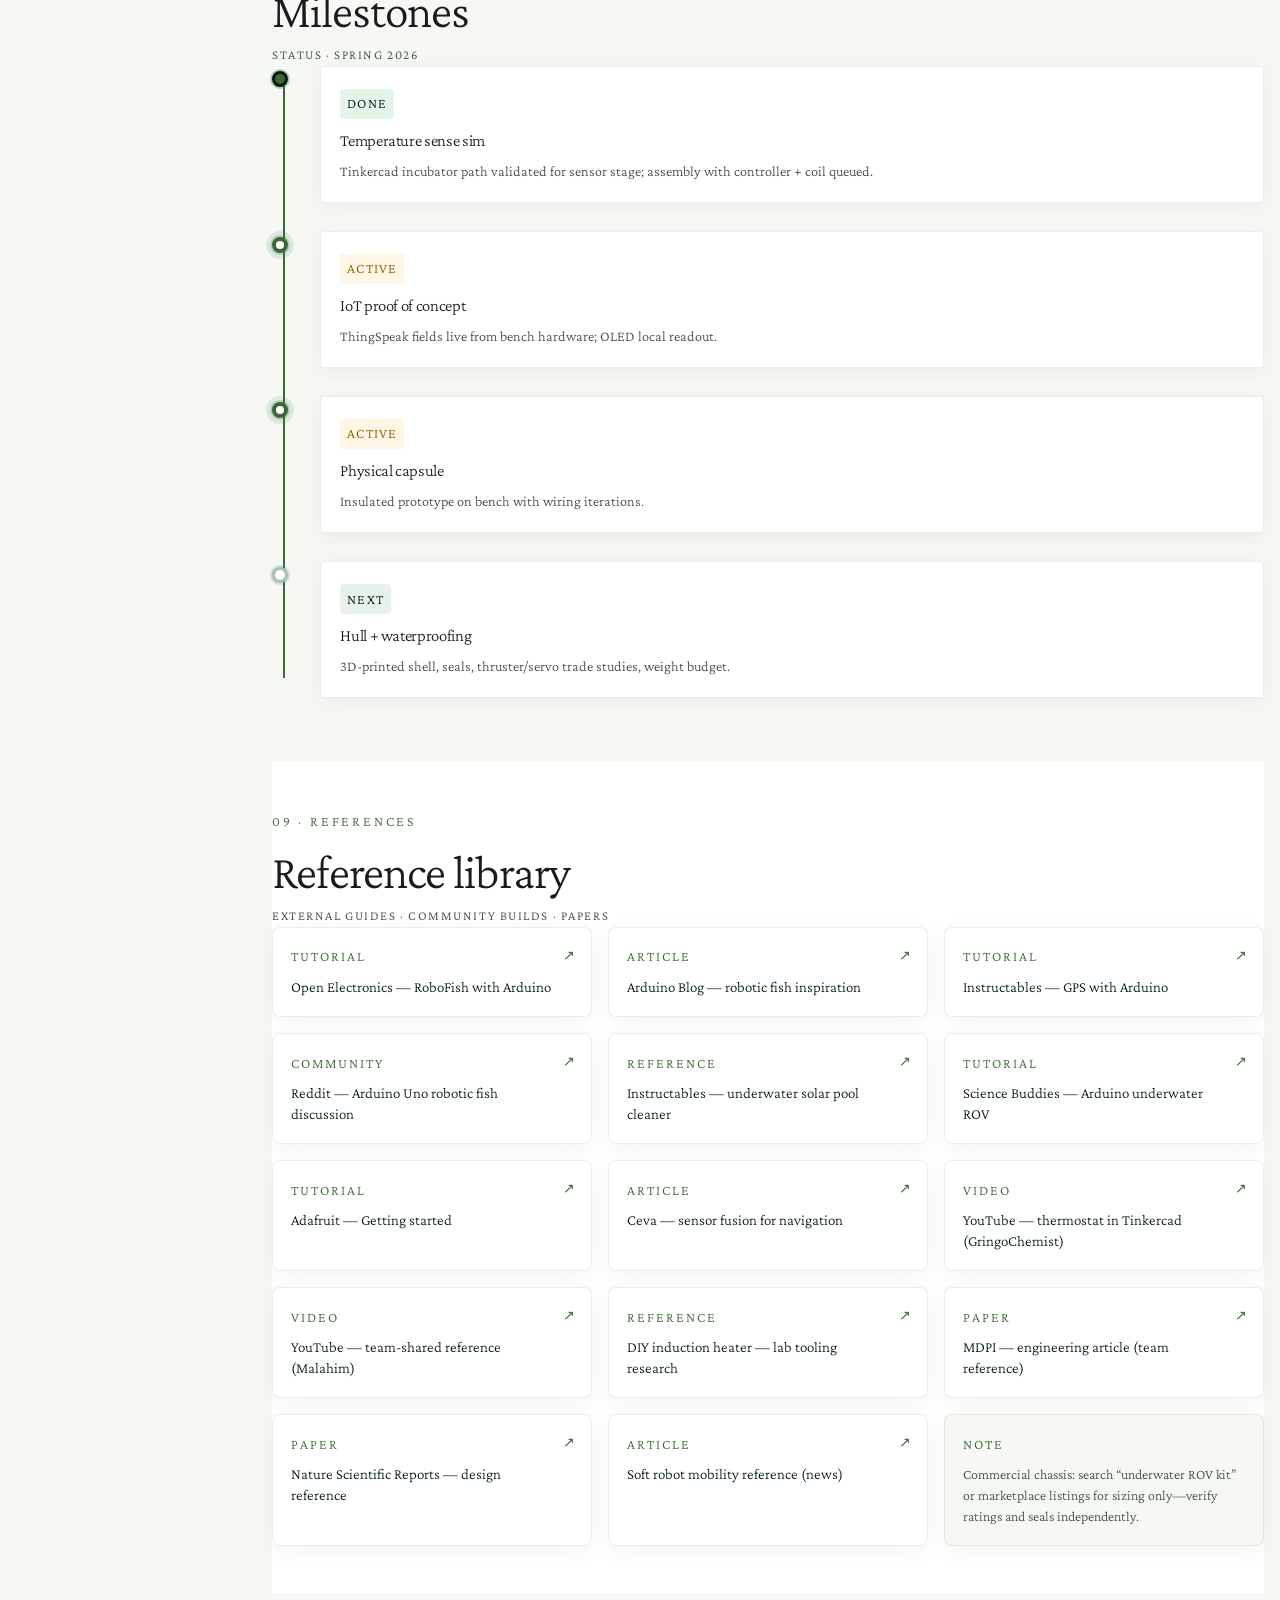
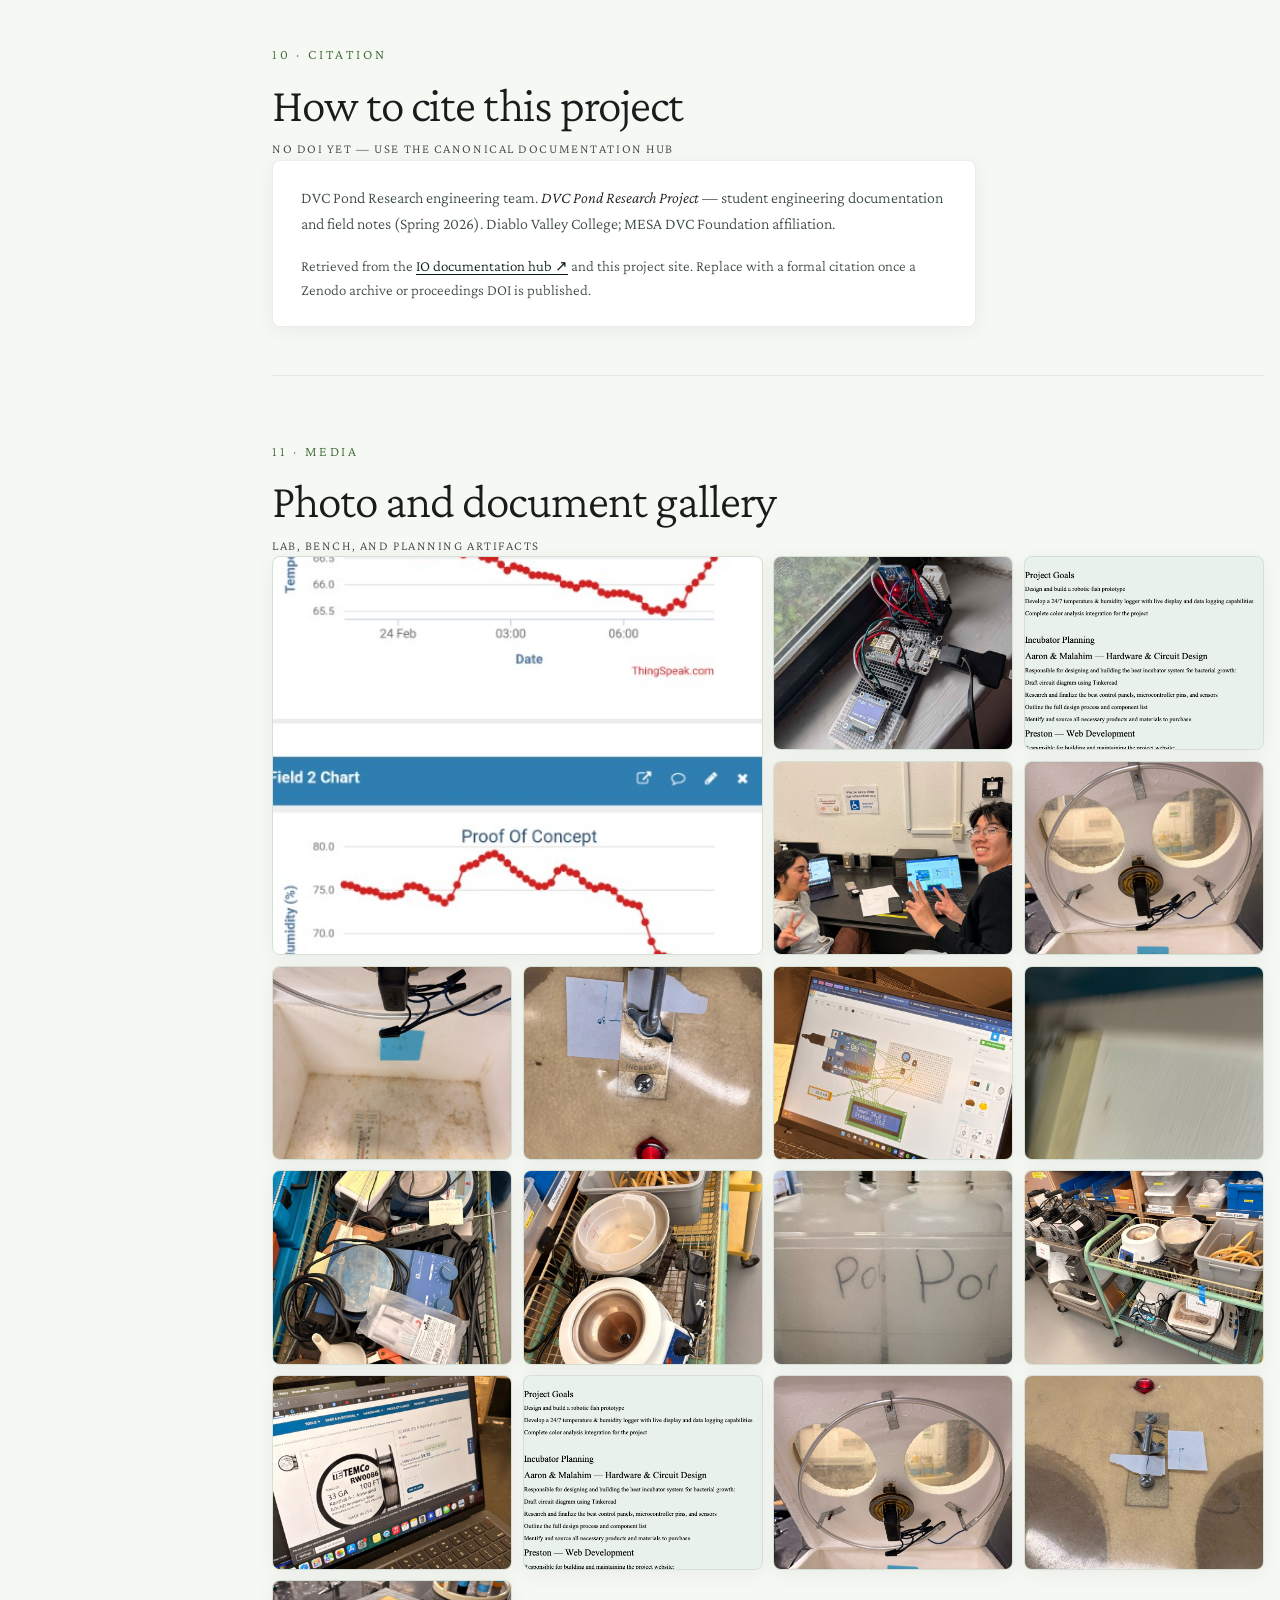
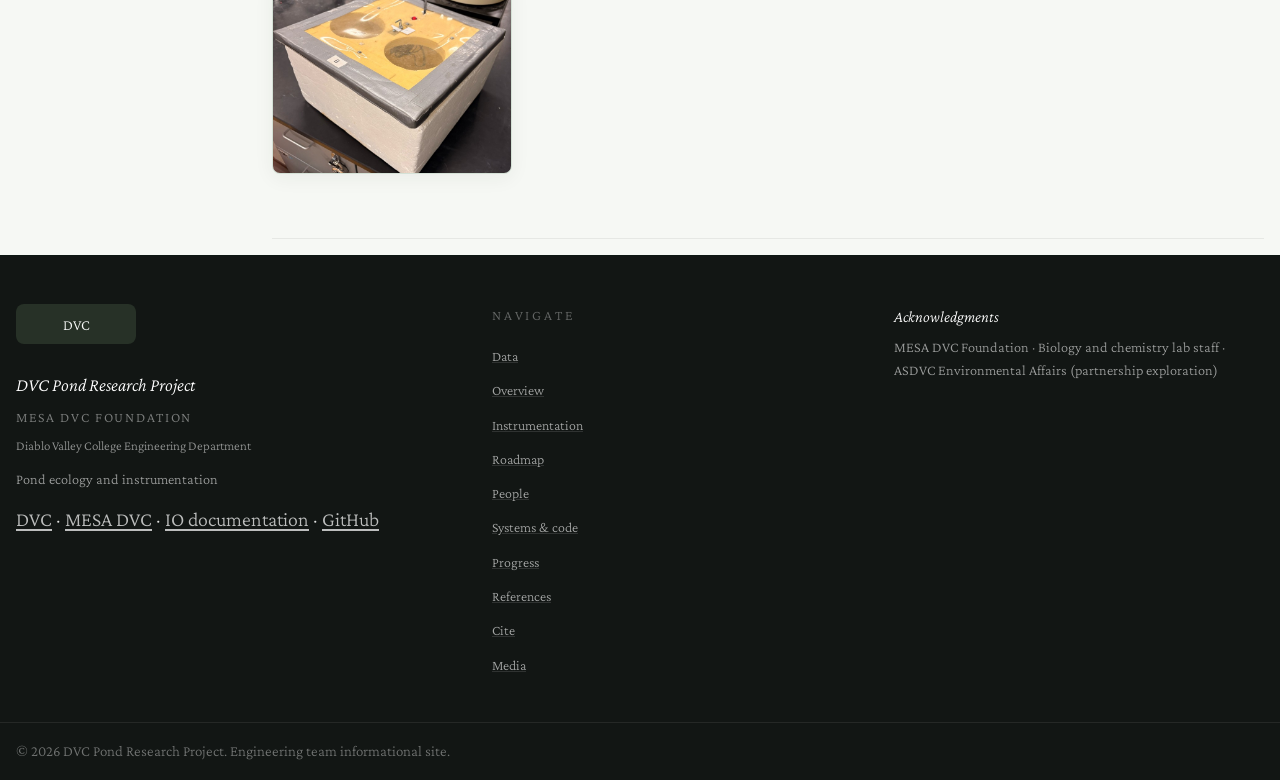
==== commit 5a72df63: "yay" ====
--- a/index.html
+++ b/index.html
@@ -10,6 +10,9 @@
   <link href="https://fonts.googleapis.com/css2?family=Material+Symbols+Outlined:opsz,wght,FILL,GRAD@24,400,0,0&display=swap" rel="stylesheet" />
   <link href="https://fonts.googleapis.com/css2?family=Crimson+Pro:ital,wght@0,300;1,300&display=swap" rel="stylesheet" />
   <link rel="stylesheet" href="styles.css" />
+  <link rel="preconnect" href="https://fonts.googleapis.com">
+<link rel="preconnect" href="https://fonts.gstatic.com" crossorigin>
+<link href="https://fonts.googleapis.com/css2?family=Crimson+Pro:ital,wght@0,200..900;1,200..900&family=Montserrat:ital,wght@0,100..900;1,100..900&display=swap" rel="stylesheet">
 </head>
 <body>
   <a class="skip-link" href="#main">Skip to content</a>
@@ -20,7 +23,7 @@
         <div class="header-brand-row">
           <a class="logo logo--nav logo--wordmark" href="#top">
             <span class="logo-text-block">
-              <span class="logo-title">Dvc Pond Research Engineers</span>
+              <span class="logo-title">DVC POND RESEARCH ENGINEERS</span>
               <span class="logo-affiliation">MESA · Engineering team</span>
             </span>
           </a>
--- a/styles.css
+++ b/styles.css
@@ -265,10 +265,12 @@
 }
 
 .header-navbar .logo-title {
-  font-family: var(--font-heading);
-  font-size: 1.25rem;
-  font-weight: 300;
-  letter-spacing: 0.06em;
+  font-family: "Crimson Pro", Georgia, "Times New Roman", serif;
+  font-size: 1.75rem;
+  font-weight: 400;
+  letter-spacing: 0.09em;
+  justify-content: center;
+  text-align: center;
   text-transform: uppercase;
   color: var(--header-fg);
 }
@@ -357,11 +359,16 @@
 }
 
 @media (min-width: 768px) {
+  .nav-drawer {
+    width: 100%;
+  }
+
   .nav-list--sections {
     width: 100%;
     flex-wrap: nowrap;
-    justify-content: space-between;
+    justify-content: space-evenly;
     gap: 0;
+    padding-inline: 0.75rem;
   }
 }
 
@@ -377,7 +384,7 @@
   text-transform: none;
   color: rgba(255, 255, 255, 0.88);
   text-decoration: none;
-  padding: 0.4rem 0;
+  padding: 0.5rem 0.75rem;
   border-bottom: none;
   transition: color 0.15s ease;
 }
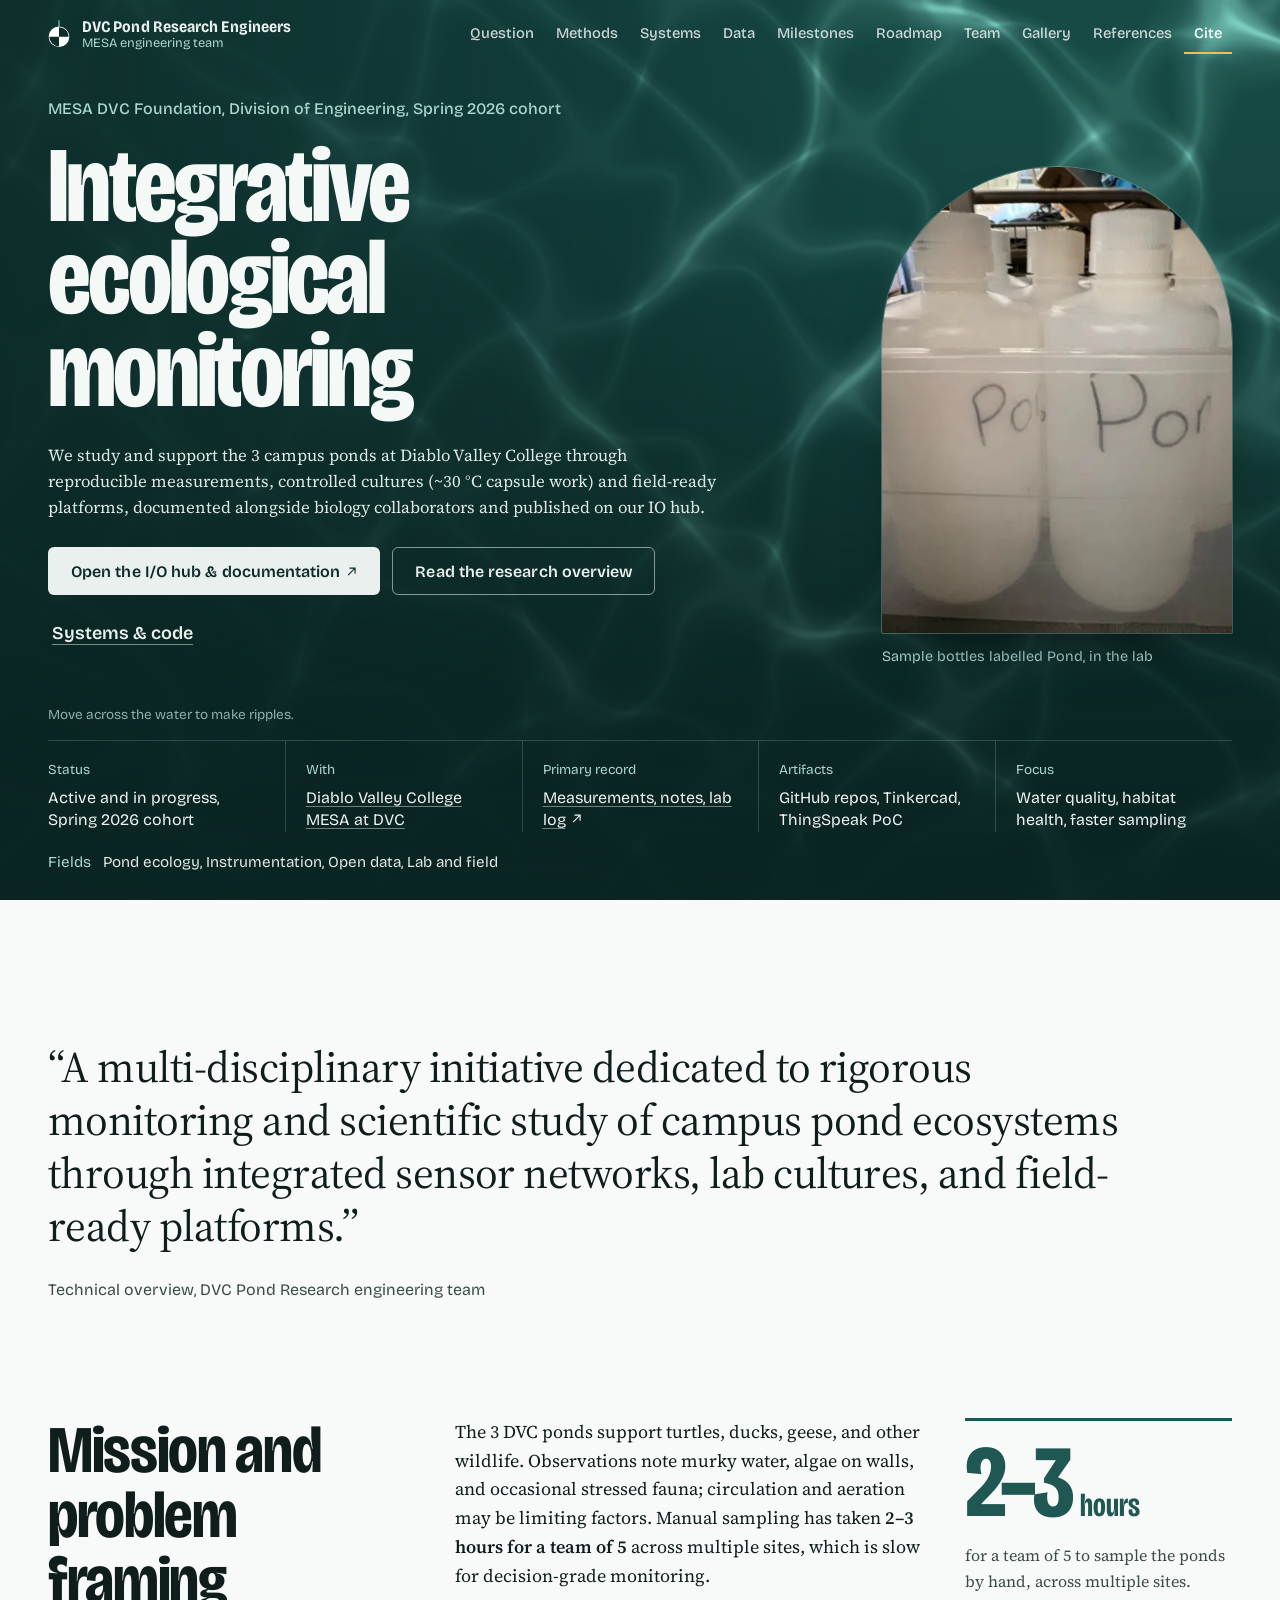
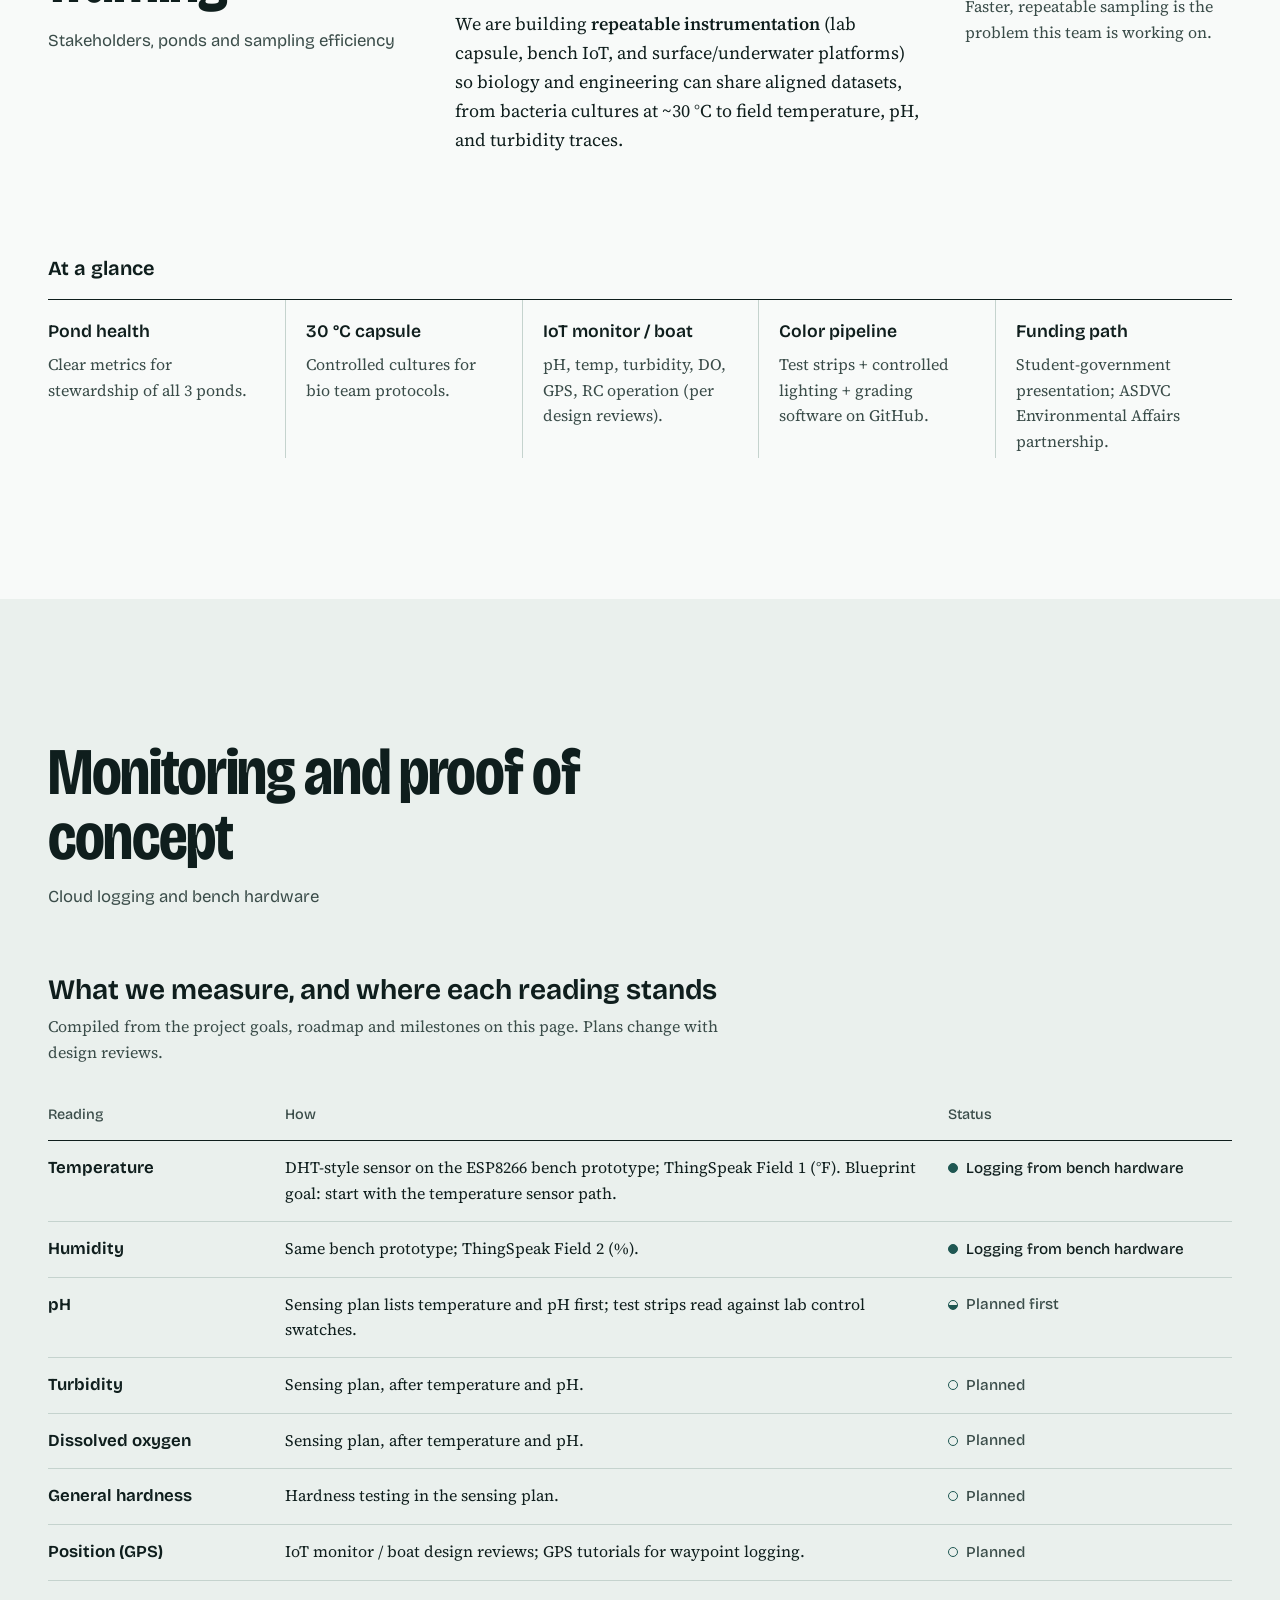
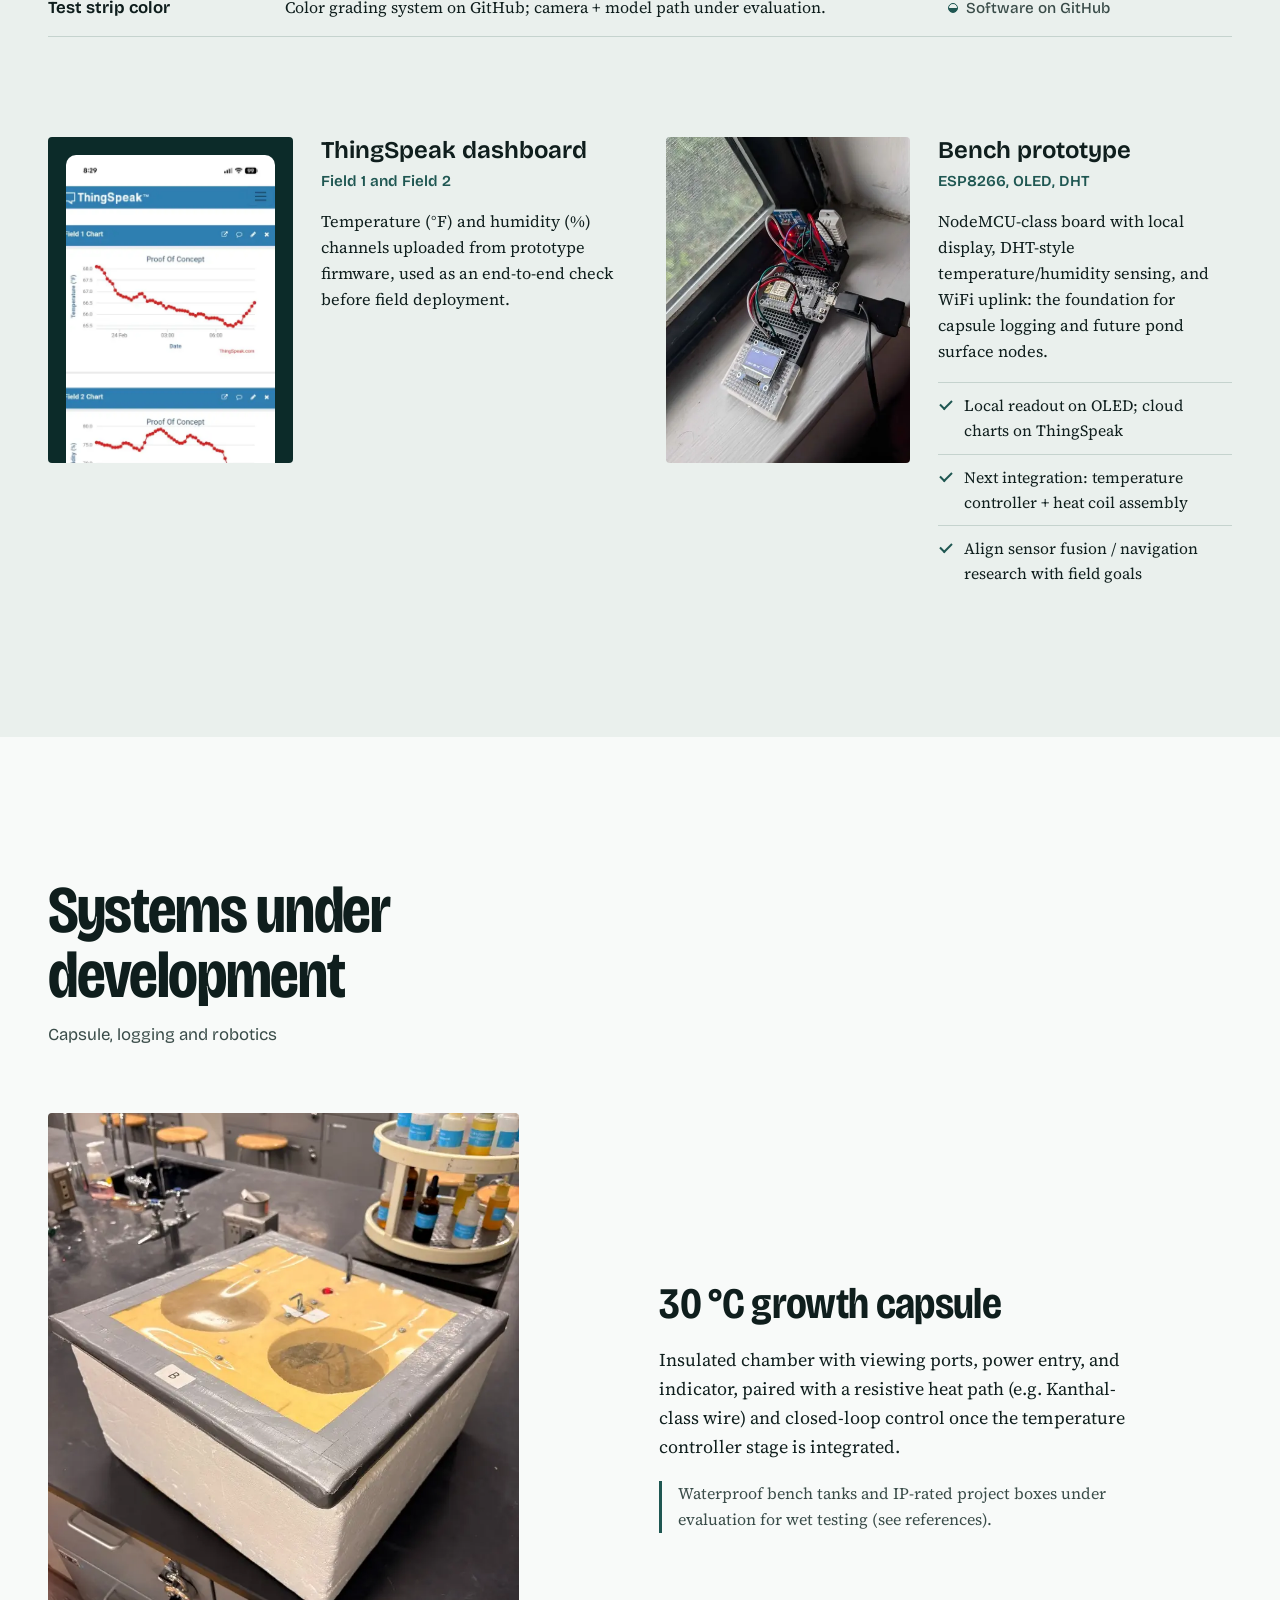
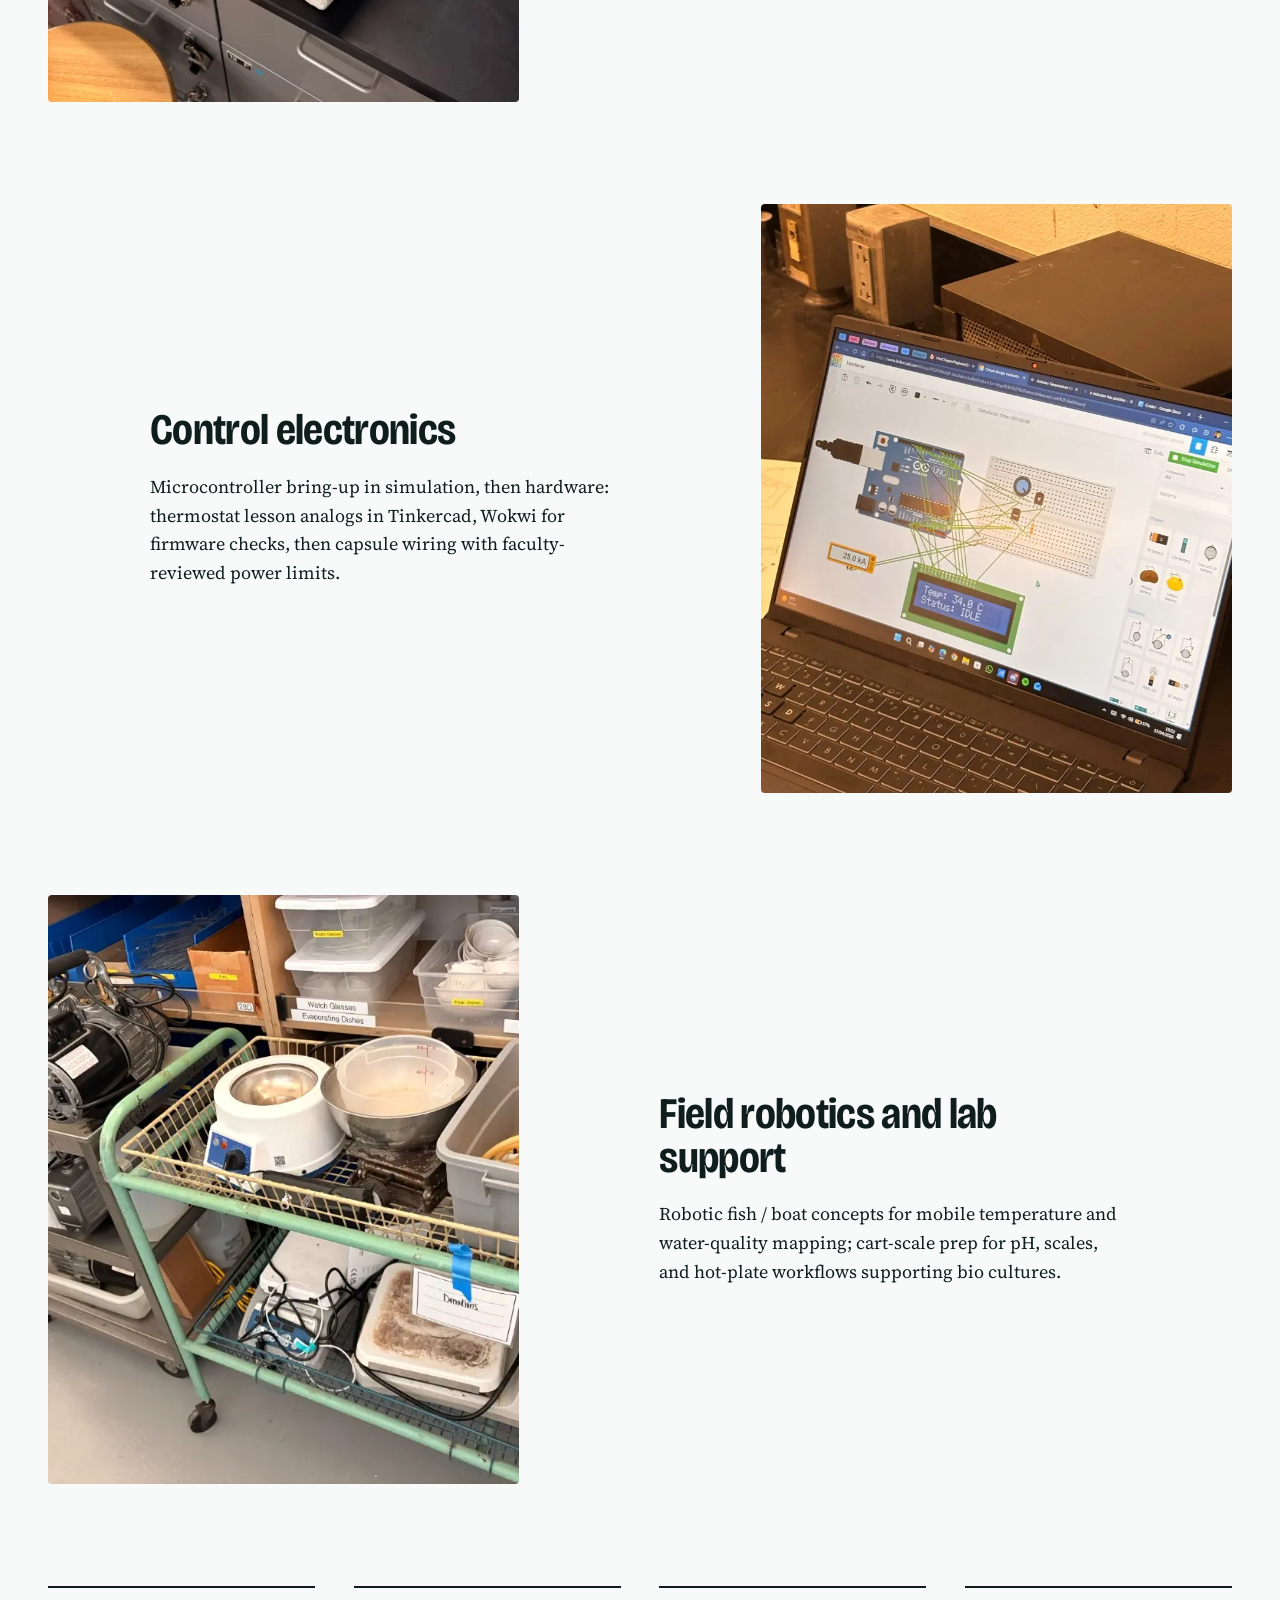
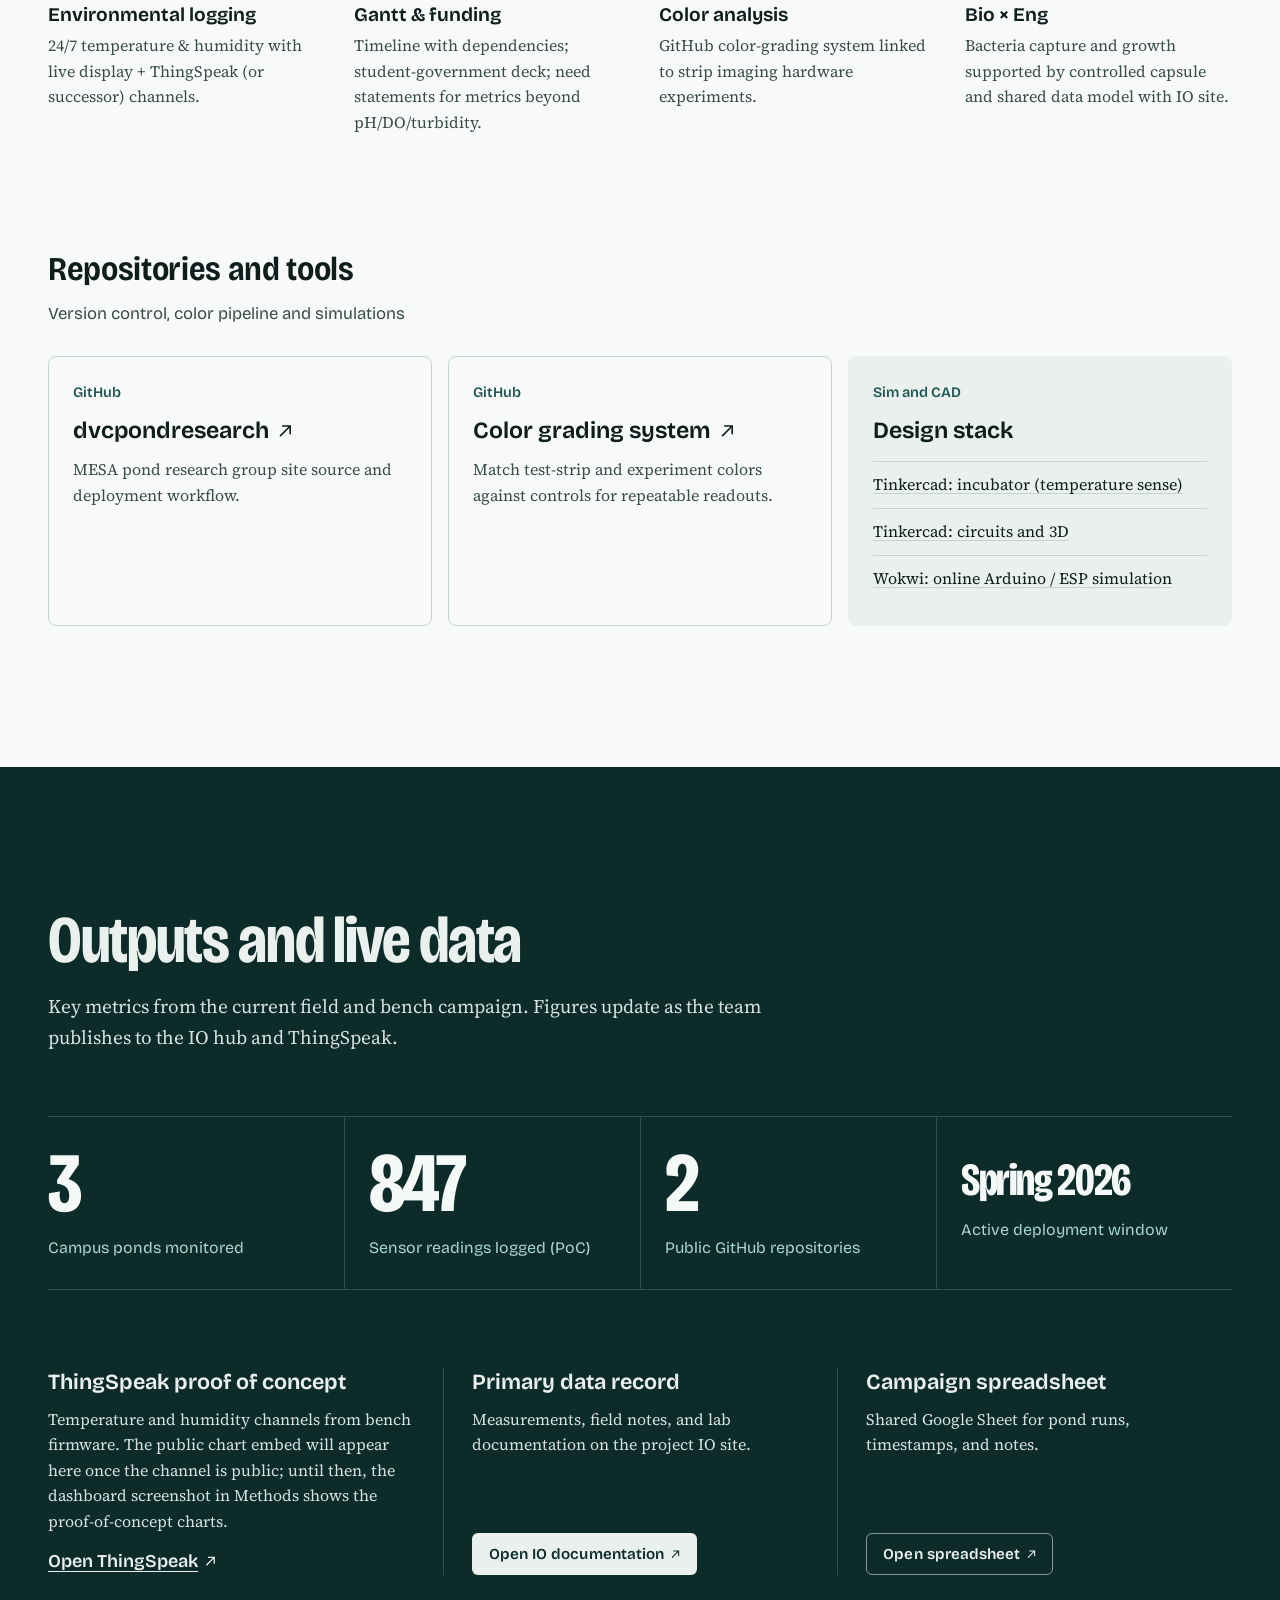
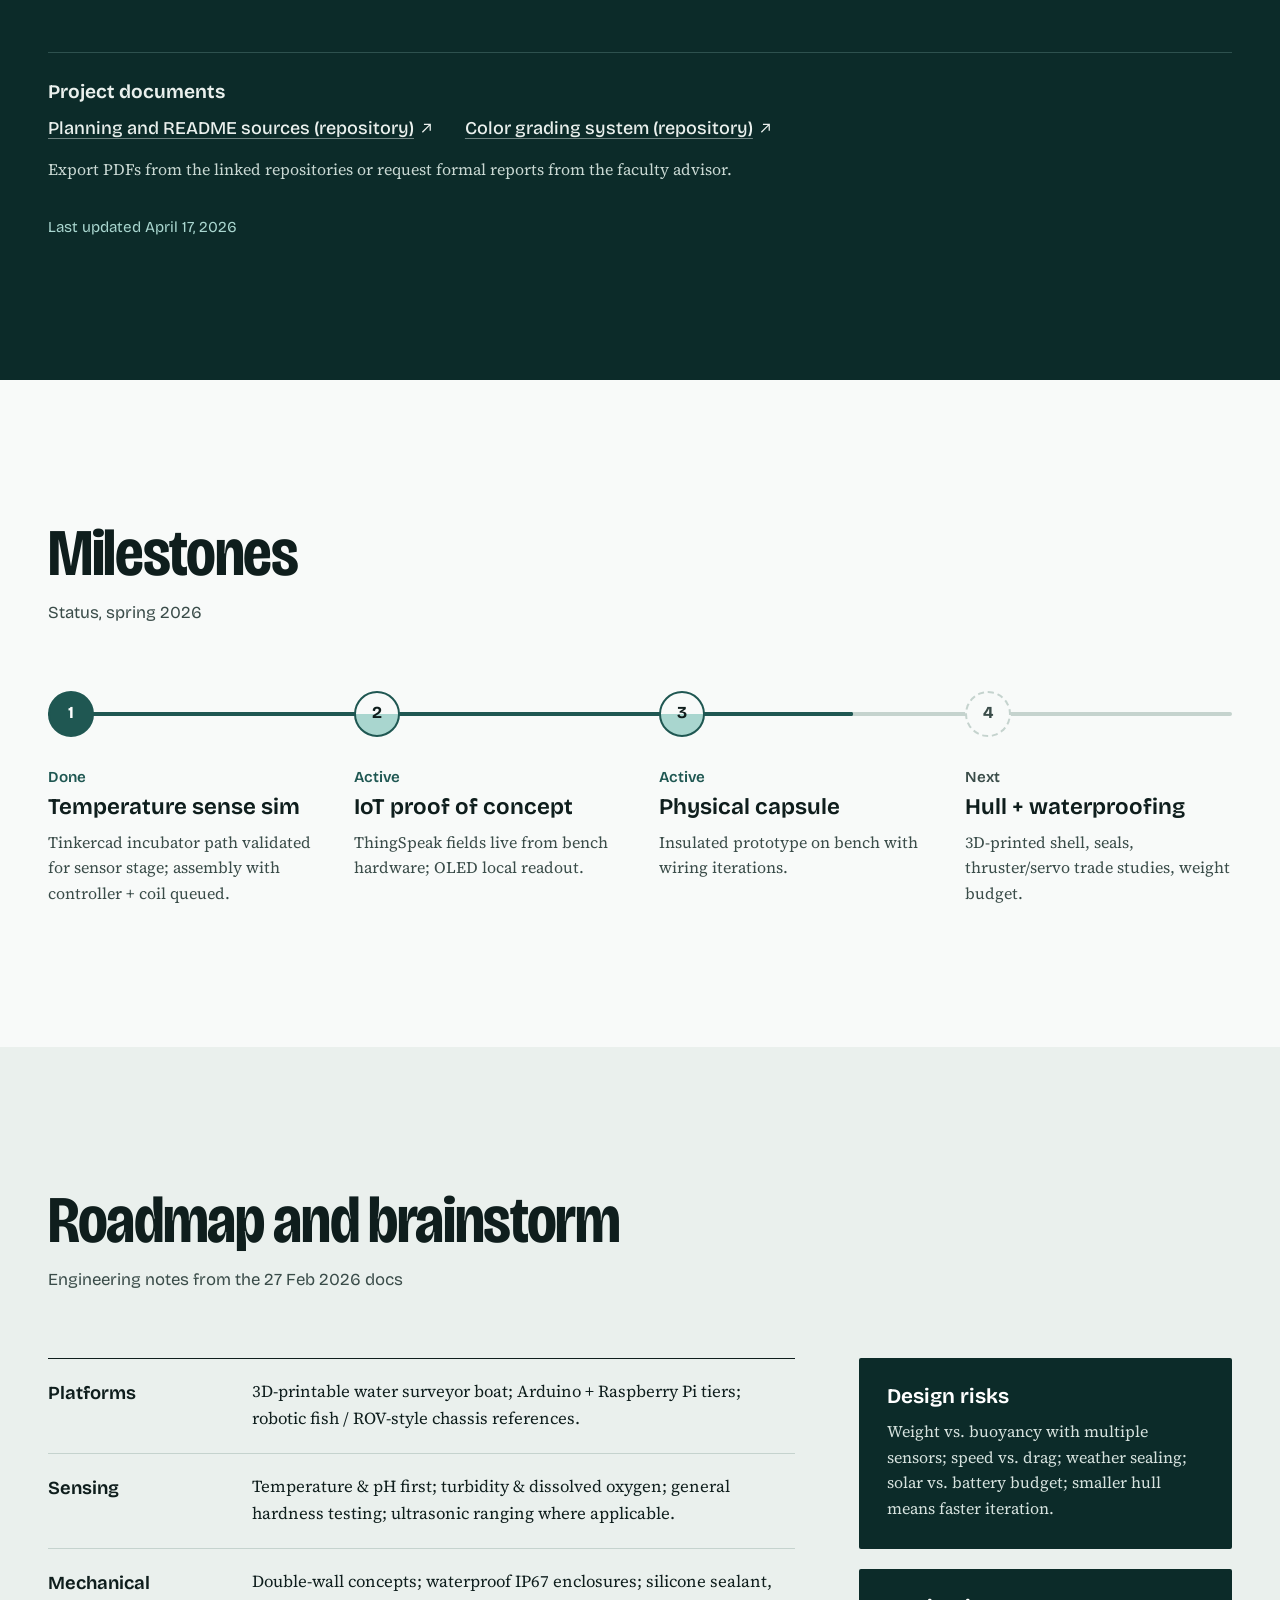
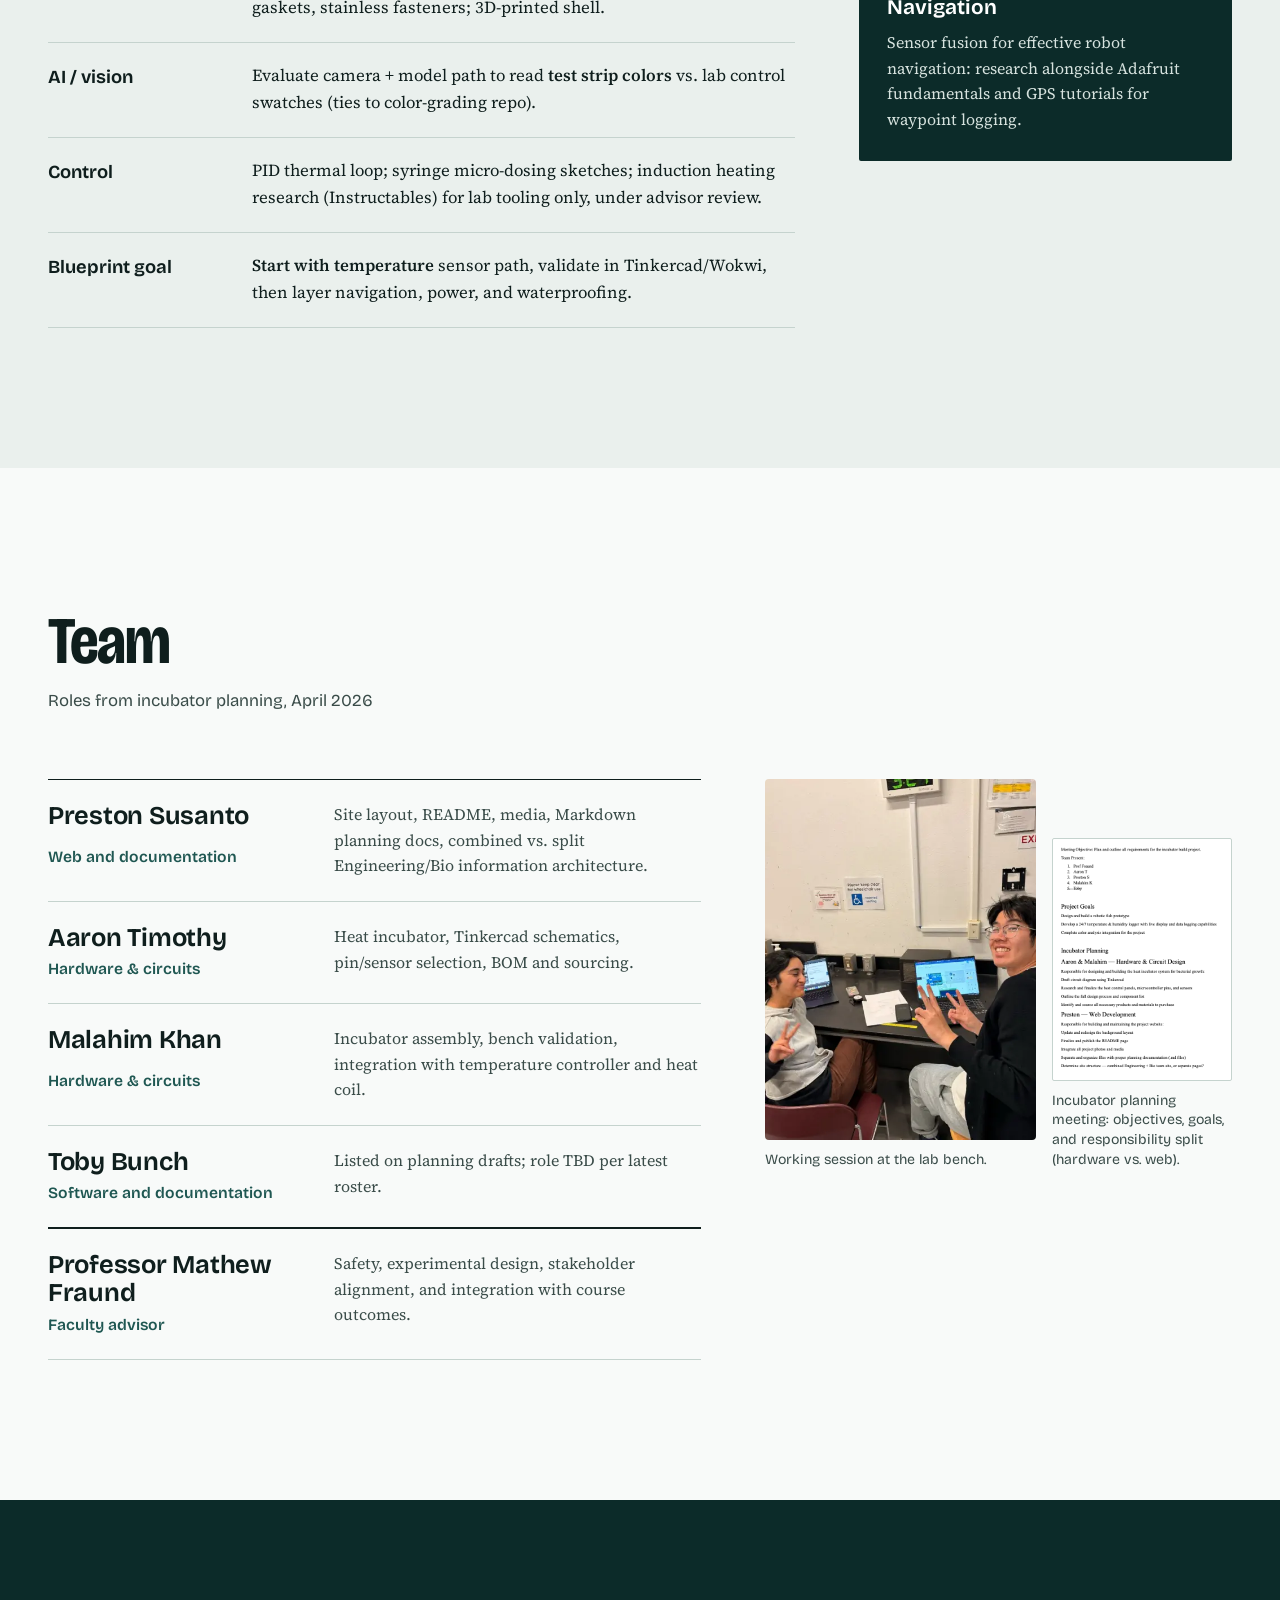
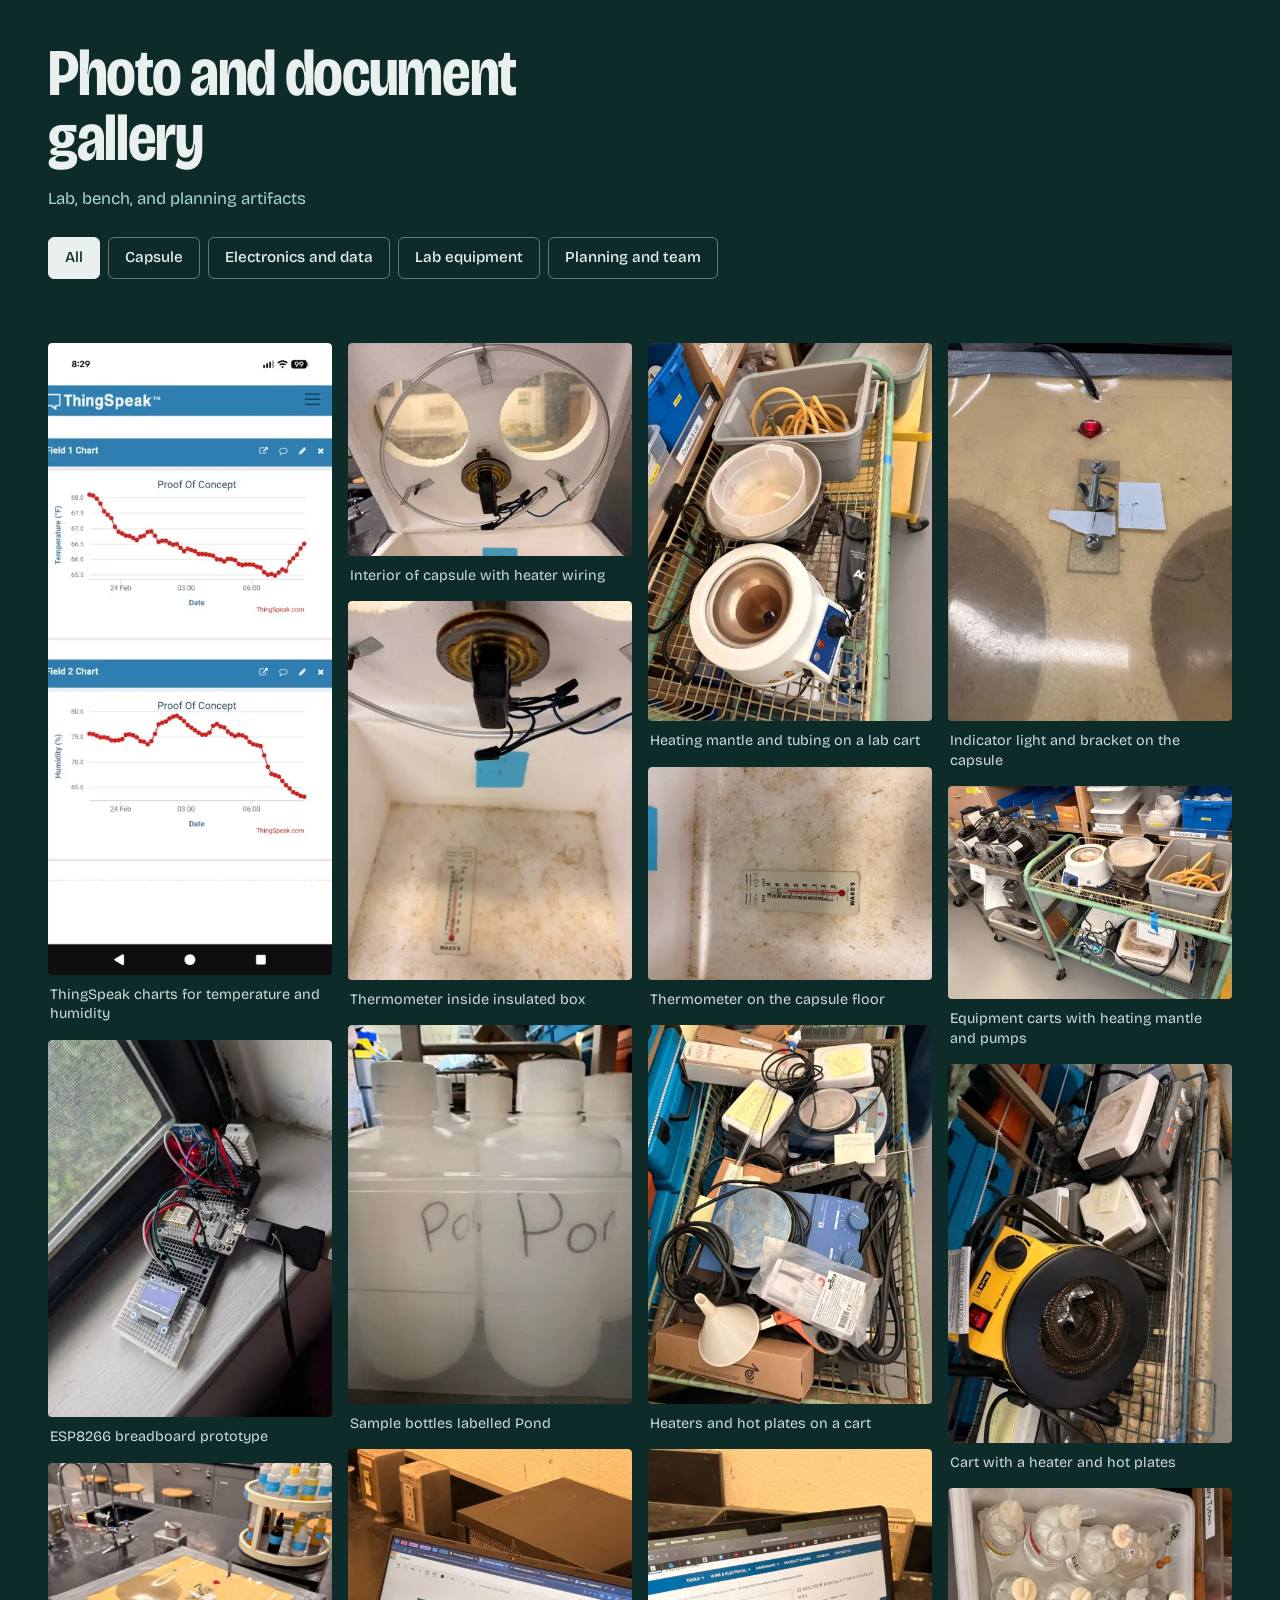
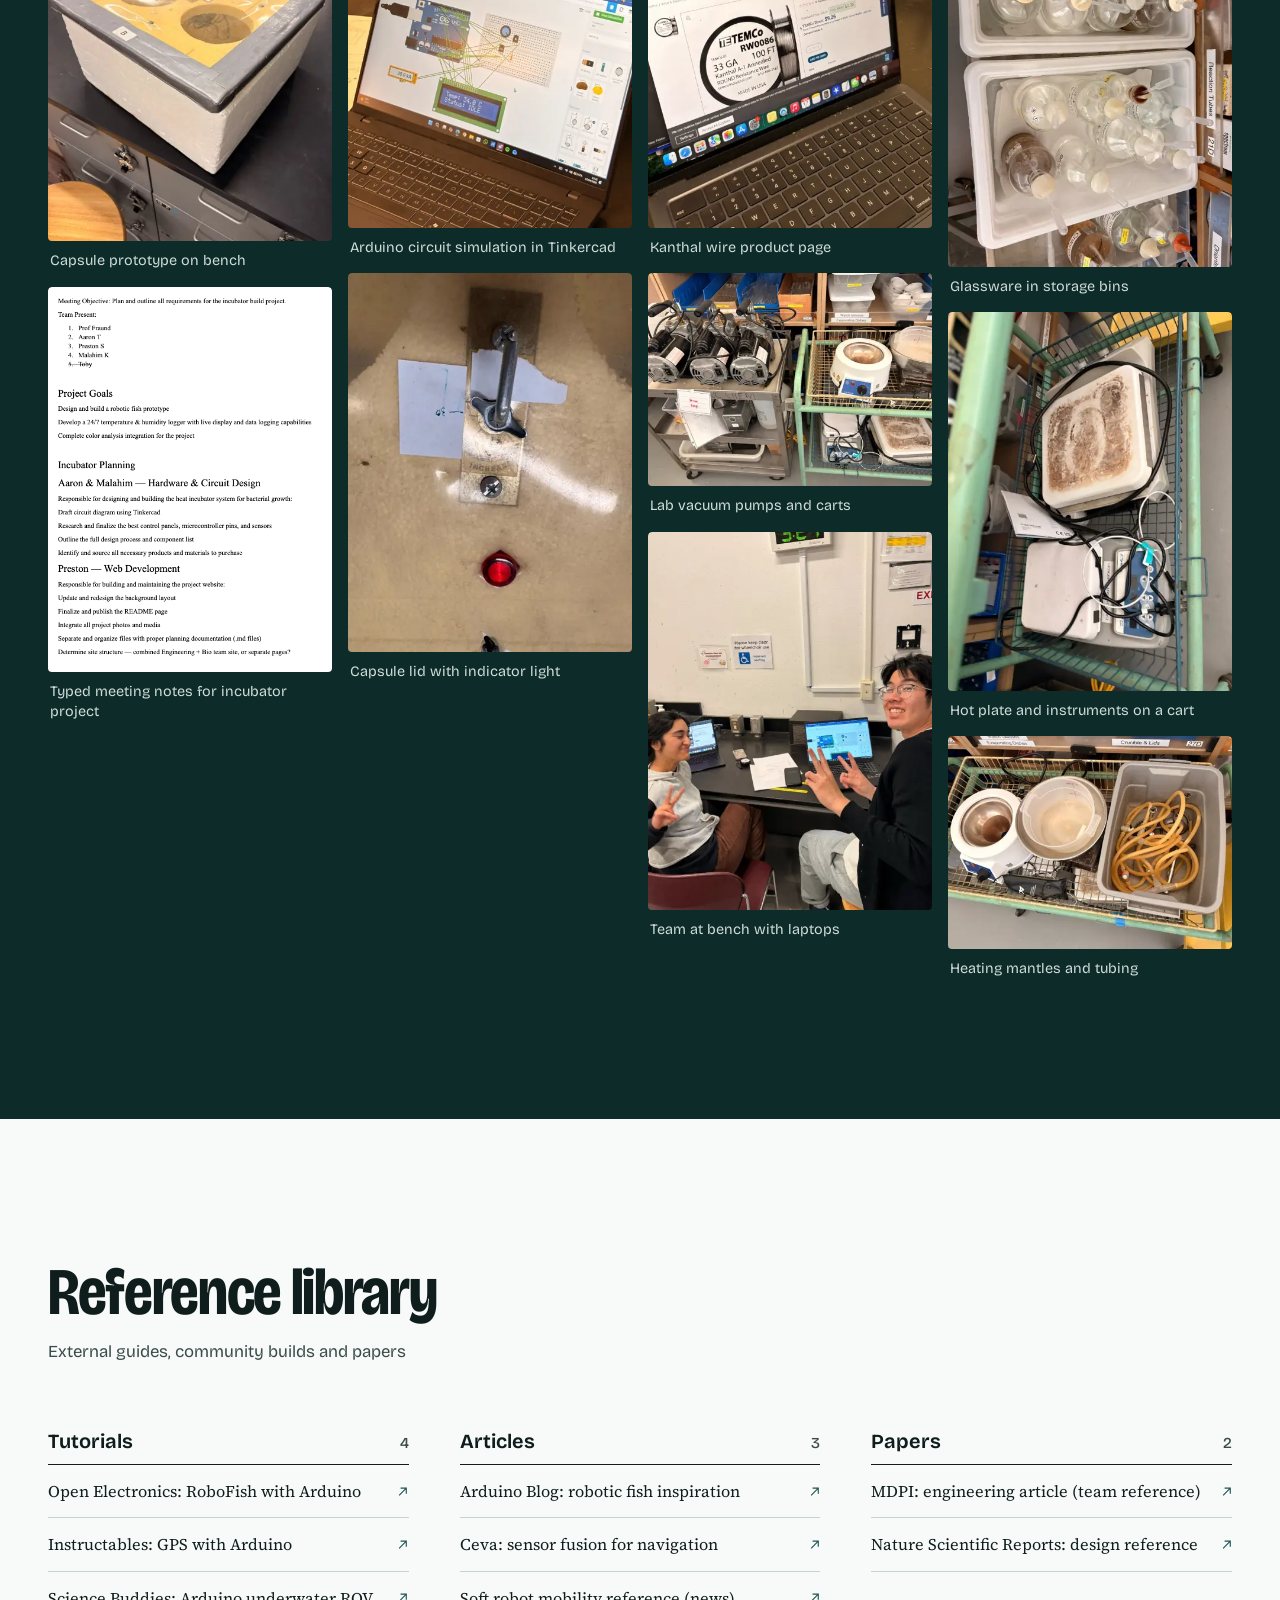
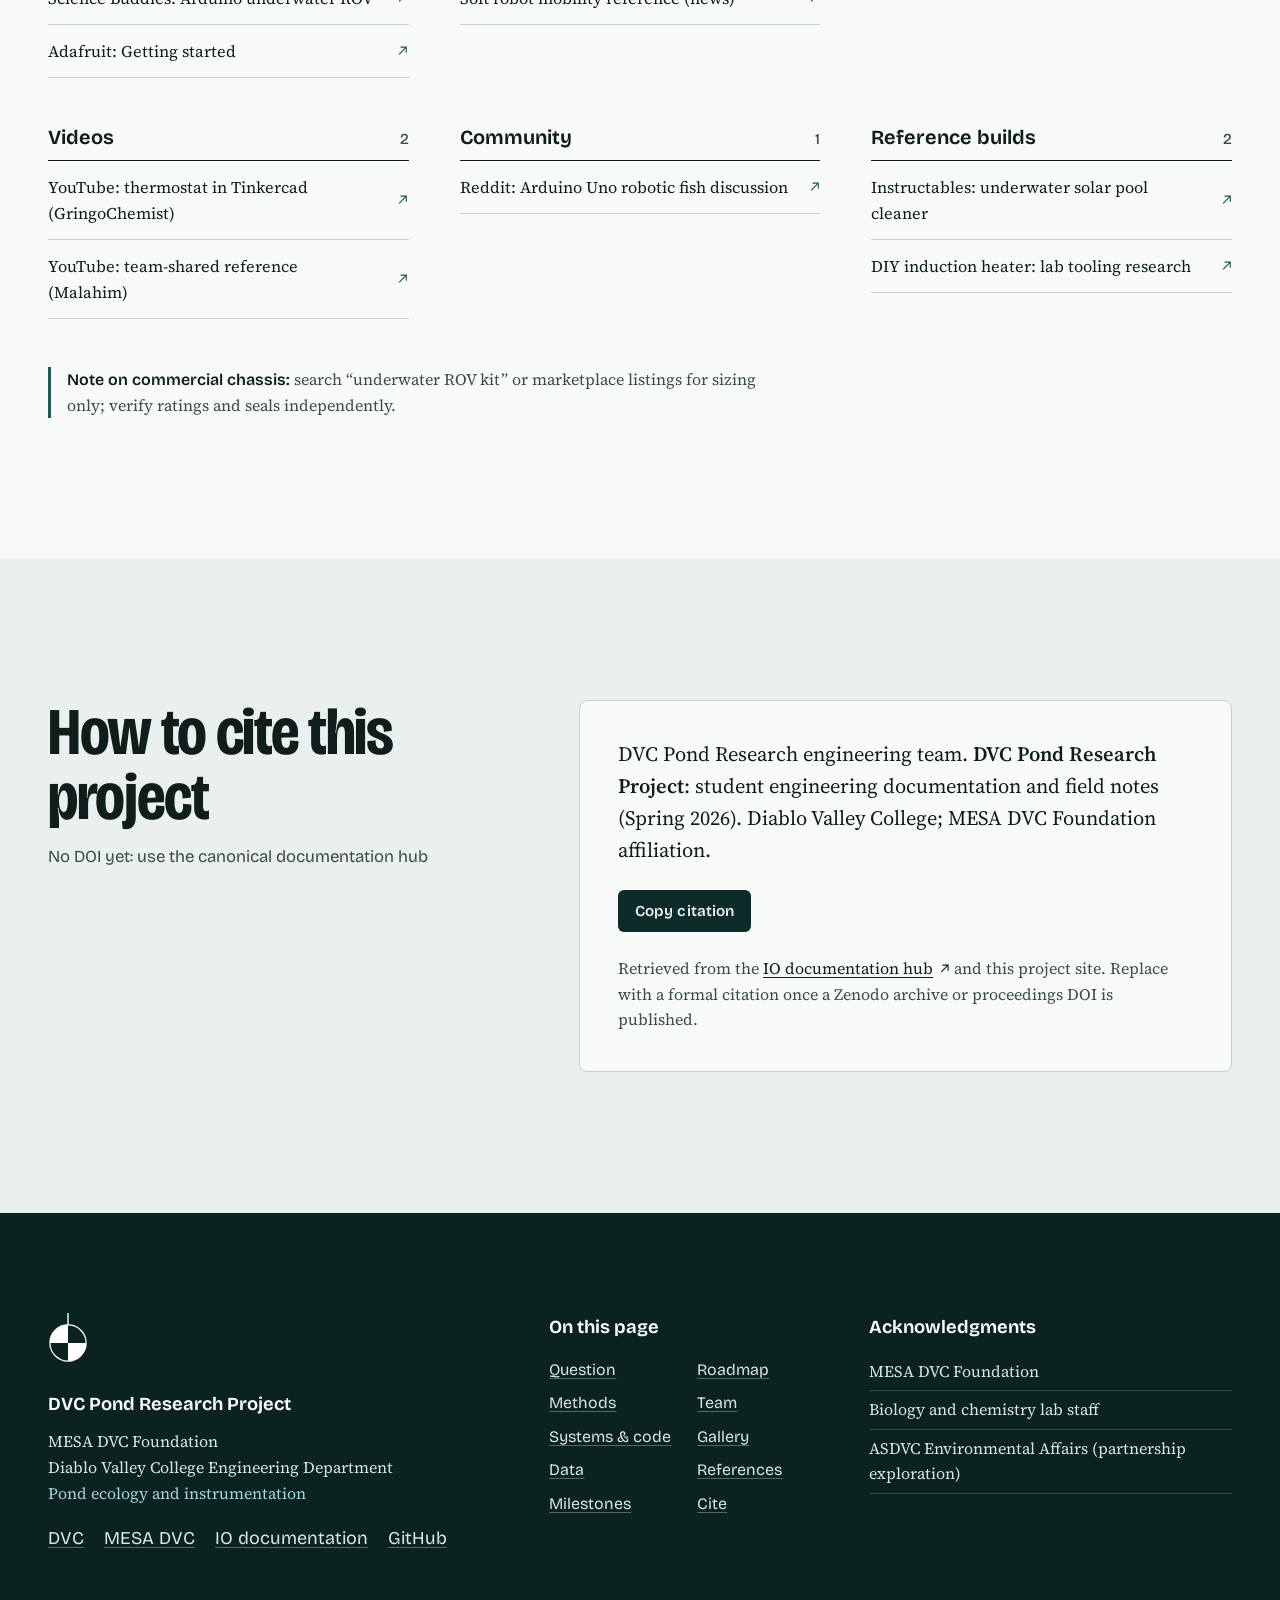
==== commit c55b2a58: "Redesign: pond-water research site with caustics hero, research narrative and responsive WebP photos" ====
--- a/index.html
+++ b/index.html
@@ -2,680 +2,628 @@
 <html lang="en">
 <head>
   <meta charset="UTF-8" />
-  <meta name="viewport" content="width=device-width, initial-scale=1.0" />
-  <meta name="description" content="Diablo Valley College Pond Research Project — engineering prototypes, IoT logging, and lab documentation. MESA DVC Foundation." />
+  <meta name="viewport" content="width=device-width, initial-scale=1" />
   <title>DVC Pond Research Project | Engineering Team</title>
+  <meta name="description" content="Diablo Valley College Pond Research Project: engineering prototypes, IoT logging and lab documentation for the 3 campus ponds. MESA DVC Foundation, Spring 2026 cohort." />
+  <meta name="theme-color" content="#0c2b29" />
+  <meta property="og:title" content="DVC Pond Research Project | Engineering Team" />
+  <meta property="og:description" content="Integrative ecological monitoring of the 3 campus ponds at Diablo Valley College." />
+  <meta property="og:type" content="website" />
+  <meta property="og:url" content="https://shadowesu.github.io/engineering-pond-website/" />
+  <meta property="og:image" content="https://shadowesu.github.io/engineering-pond-website/assets/img/IMG_9290-768.webp" />
+  <link rel="icon" href="data:image/svg+xml,%3Csvg xmlns='http://www.w3.org/2000/svg' viewBox='0 0 32 32'%3E%3Ccircle cx='16' cy='16' r='14' fill='%23fff' stroke='%230c2b29' stroke-width='2'/%3E%3Cpath d='M16 16V2a14 14 0 0 1 14 14zM16 16v14A14 14 0 0 1 2 16z' fill='%230c2b29'/%3E%3C/svg%3E" />
   <link rel="preconnect" href="https://fonts.googleapis.com" />
   <link rel="preconnect" href="https://fonts.gstatic.com" crossorigin />
-  <link href="https://fonts.googleapis.com/css2?family=Material+Symbols+Outlined:opsz,wght,FILL,GRAD@24,400,0,0&display=swap" rel="stylesheet" />
-  <link href="https://fonts.googleapis.com/css2?family=Crimson+Pro:ital,wght@0,300;1,300&display=swap" rel="stylesheet" />
+  <link rel="stylesheet" href="https://fonts.googleapis.com/css2?family=Bricolage+Grotesque:opsz,wdth,wght@12..96,75..100,300..800&family=Source+Serif+4:opsz,wght@8..60,400..600&display=swap" />
   <link rel="stylesheet" href="styles.css" />
-  <link rel="preconnect" href="https://fonts.googleapis.com">
-<link rel="preconnect" href="https://fonts.gstatic.com" crossorigin>
-<link href="https://fonts.googleapis.com/css2?family=Crimson+Pro:ital,wght@0,200..900;1,200..900&family=Montserrat:ital,wght@0,100..900;1,100..900&display=swap" rel="stylesheet">
+  <script>
+    document.documentElement.classList.add("js");
+    setTimeout(function () { var h = document.querySelector(".hero"); if (h) h.classList.add("is-in"); }, 3000);
+  </script>
 </head>
 <body>
   <a class="skip-link" href="#main">Skip to content</a>
 
+  <svg width="0" height="0" style="position:absolute" aria-hidden="true" focusable="false">
+    <symbol id="i-ext" viewBox="0 0 16 16"><path d="M5 3h8v8M13 3 3 13" fill="none" stroke="currentColor" stroke-width="1.6"/></symbol>
+    <symbol id="i-secchi" viewBox="0 0 32 40"><path d="M16 0v10" style="stroke: var(--rope, currentColor)" stroke-width="1.5"/><circle cx="16" cy="24" r="14" fill="#fff" style="stroke: var(--ring, currentColor)" stroke-width="2"/><path d="M16 24V10a14 14 0 0 1 14 14zM16 24v14A14 14 0 0 1 2 24z" fill="currentColor"/></symbol>
+  </svg>
+
   <header class="site-header" id="top">
-    <div class="header-navbar">
-      <div class="header-navbar-inner container-wide">
-        <div class="header-brand-row">
-          <a class="logo logo--nav logo--wordmark" href="#top">
-            <span class="logo-text-block">
-              <span class="logo-title">DVC POND RESEARCH ENGINEERS</span>
-              <span class="logo-affiliation">MESA · Engineering team</span>
-            </span>
-          </a>
-          <button type="button" class="nav-toggle" aria-expanded="false" aria-controls="nav-drawer">
-            <span class="material-symbols-outlined nav-toggle-icon" aria-hidden="true">menu</span>
-            <span class="visually-hidden">Menu</span>
-          </button>
-        </div>
-        <nav class="nav" aria-label="Page sections">
-          <div id="nav-drawer" class="nav-drawer">
-            <ul id="nav-menu" class="nav-list nav-list--sections">
-              <li><a class="nav-link" href="#data" data-section="data">Data</a></li>
-              <li><a class="nav-link" href="#mission" data-section="mission">Overview</a></li>
-              <li><a class="nav-link" href="#monitoring" data-section="monitoring">Instrumentation</a></li>
-              <li><a class="nav-link" href="#roadmap" data-section="roadmap">Roadmap</a></li>
-              <li><a class="nav-link" href="#team" data-section="team">People</a></li>
-              <li><a class="nav-link" href="#engineering" data-section="engineering">Systems &amp; Code</a></li>
-              <li><a class="nav-link" href="#progress" data-section="progress">Progress</a></li>
-              <li><a class="nav-link" href="#resources" data-section="resources">References</a></li>
-              <li><a class="nav-link" href="#cite" data-section="cite">Cite</a></li>
-              <li><a class="nav-link" href="#gallery" data-section="gallery">Media</a></li>
-            </ul>
-          </div>
-        </nav>
-      </div>
+    <div class="header-inner wrap">
+      <a class="brand" href="#top" aria-label="DVC Pond Research Engineers, back to top">
+        <svg class="brand-mark" width="22" height="28" aria-hidden="true"><use href="#i-secchi"/></svg>
+        <span class="brand-text">
+          <span class="brand-title">DVC Pond Research Engineers</span>
+          <span class="brand-sub">MESA engineering team</span>
+        </span>
+      </a>
+      <button type="button" class="nav-toggle" aria-expanded="false" aria-controls="site-nav">
+        <span class="nav-toggle-bars" aria-hidden="true"></span>
+        <span class="nav-toggle-label">Menu</span>
+      </button>
+      <nav class="site-nav" id="site-nav" aria-label="Page sections">
+        <ul class="nav-list">
+          <li><a class="nav-link" href="#mission">Question</a></li>
+          <li><a class="nav-link" href="#monitoring">Methods</a></li>
+          <li><a class="nav-link" href="#engineering">Systems</a></li>
+          <li><a class="nav-link" href="#data">Data</a></li>
+          <li><a class="nav-link" href="#progress">Milestones</a></li>
+          <li><a class="nav-link" href="#roadmap">Roadmap</a></li>
+          <li><a class="nav-link" href="#team">Team</a></li>
+          <li><a class="nav-link" href="#gallery">Gallery</a></li>
+          <li><a class="nav-link" href="#resources">References</a></li>
+          <li><a class="nav-link" href="#cite">Cite</a></li>
+        </ul>
+      </nav>
     </div>
+    <div class="scroll-meter" aria-hidden="true"><span class="scroll-meter-fill"></span></div>
   </header>
 
   <main id="main">
-    <section class="hero hero--stitch">
-      <div class="hero-visual">
-        <img class="hero-visual-img" src="assets/image-a8b3d238-3db9-4907-aa1e-0365a727f5cf.png" alt="ESP8266 breadboard prototype with OLED display and environmental sensors on a windowsill" width="1200" height="900" />
-        <div class="hero-visual-gradient" aria-hidden="true"></div>
-        <div class="hero-visual-inner container-wide">
-          <div class="hero-visual-badge-row hero-stagger hero-stagger-1">
-            <span class="hero-status-pill">ACTIVE STATUS</span>
-            <span class="hero-status-led" aria-hidden="true"></span>
-          </div>
-          <h1 class="hero-visual-title hero-stagger hero-stagger-3">
-            <span class="hero-visual-title-line">Integrative ecological monitoring</span>
+    <!-- Hero -->
+    <section class="hero" aria-labelledby="hero-title">
+      <canvas class="hero-water" aria-hidden="true"></canvas>
+      <div class="hero-inner wrap">
+        <div class="hero-text">
+          <p class="hero-affil">MESA DVC Foundation, Division of Engineering, Spring 2026 cohort</p>
+          <h1 class="hero-title" id="hero-title">
+            <span class="hero-line"><span>Integrative</span></span>
+            <span class="hero-line"><span>ecological</span></span>
+            <span class="hero-line"><span>monitoring</span></span>
           </h1>
-          <p class="hero-visual-kicker hero-stagger hero-stagger-4">MESA DVC Foundation · Division of Engineering · Spring 2026 Cohort</p>
-        </div>
-      </div>
-      <div class="hero-below">
-        <div class="hero-content container-wide">
-          <blockquote class="hero-quote hero-stagger hero-stagger-2">
-            <p>“A multi-disciplinary initiative dedicated to rigorous monitoring and scientific study of campus pond ecosystems through integrated sensor networks, lab cultures, and field-ready platforms.”</p>
-            <cite>Technical overview — DVC Pond Research engineering team</cite>
-          </blockquote>
-          <div class="hero-trust hero-stagger hero-stagger-5">
-            <a class="hero-trust-item hero-trust-item--link" href="https://www.dvc.edu/" target="_blank" rel="noopener noreferrer">
-              <span class="hero-trust-logo hero-trust-logo--dvc" aria-hidden="true">DVC</span>
-              <span class="hero-trust-name">Diablo Valley College</span>
-            </a>
-            <a class="hero-trust-item hero-trust-item--link" href="https://www.dvc.edu/academics/learning-communities/mesa-program" target="_blank" rel="noopener noreferrer">
-              <span class="hero-trust-logo hero-trust-logo--mesa" aria-hidden="true">MESA</span>
-              <span class="hero-trust-name">MESA at DVC</span>
-            </a>
-          </div>
-          <p class="hero-status hero-stagger hero-stagger-2b"><span class="hero-status-dot" aria-hidden="true"></span> Active · In progress · Spring 2026 cohort</p>
-          <div class="hero-tags hero-stagger hero-stagger-5b">
-            <span class="hero-chip">Pond ecology</span>
-            <span class="hero-chip">Instrumentation</span>
-            <span class="hero-chip">Open data</span>
-            <span class="hero-chip">Lab and field</span>
-          </div>
-          <p class="hero-lead hero-stagger hero-stagger-6">
-            We study and support the three campus ponds through reproducible measurements, controlled cultures (~30&nbsp;°C capsule work), and field-ready platforms—documented alongside biology collaborators and published on our IO hub.
-          </p>
-          <div class="hero-actions hero-stagger hero-stagger-7">
-            <a class="btn btn-primary" href="https://shadowesu.github.io/dvcpondresearch/" target="_blank" rel="noopener noreferrer"><span class="btn-label">I/O hub &amp; documentation</span><span class="material-symbols-outlined btn-icon" aria-hidden="true">arrow_forward</span></a>
-            <a class="btn btn-ghost" href="#engineering">Systems &amp; Code</a>
-            <a class="btn btn-ghost" href="#mission">Research overview</a>
-          </div>
-          <ul class="hero-highlights hero-stagger hero-stagger-8">
-            <li class="hero-highlight">
-              <span class="hero-highlight-label">Primary record</span>
-              <a href="https://shadowesu.github.io/dvcpondresearch/" target="_blank" rel="noopener noreferrer">Measurements, notes, lab log ↗</a>
-            </li>
-            <li class="hero-highlight">
-              <span class="hero-highlight-label">Artifacts</span>
-              <span>GitHub repos · Tinkercad · ThingSpeak PoC</span>
-            </li>
-            <li class="hero-highlight">
-              <span class="hero-highlight-label">Focus</span>
-              <span>Water quality · habitat health · faster sampling</span>
-            </li>
+          <p class="hero-lead">We study and support the 3 campus ponds at Diablo Valley College through reproducible measurements, controlled cultures (~30&nbsp;°C capsule work) and field-ready platforms, documented alongside biology collaborators and published on our IO hub.</p>
+          <div class="hero-actions">
+            <a class="btn btn-light" href="https://shadowesu.github.io/dvcpondresearch/" target="_blank" rel="noopener noreferrer">Open the I/O hub &amp; documentation<svg class="i-ext" aria-hidden="true"><use href="#i-ext"/></svg><span class="vh"> (opens in a new tab)</span></a>
+            <a class="btn btn-line" href="#mission">Read the research overview</a>
+            <a class="hero-textlink" href="#engineering">Systems &amp; code</a>
+          </div>
+        </div>
+        <figure class="hero-figure">
+          <div class="hero-photo">
+            <img src="assets/img/IMG_9301-768.webp" srcset="assets/img/IMG_9301-480.webp 480w, assets/img/IMG_9301-768.webp 768w" sizes="(min-width: 960px) 30vw, 60vw" width="768" height="1024" alt="2 plastic sample bottles with Pond handwritten on the labels" fetchpriority="high" />
+          </div>
+          <figcaption>Sample bottles labelled Pond, in the lab</figcaption>
+        </figure>
+      </div>
+      <p class="hero-hint wrap" aria-hidden="true" hidden>Move across the water to make ripples.</p>
+      <div class="hero-facts wrap">
+        <dl class="facts">
+          <div class="fact">
+            <dt>Status</dt>
+            <dd>Active and in progress, Spring 2026 cohort</dd>
+          </div>
+          <div class="fact">
+            <dt>With</dt>
+            <dd><a href="https://www.dvc.edu/" target="_blank" rel="noopener noreferrer">Diablo Valley College<span class="vh"> (opens in a new tab)</span></a><br /><a href="https://www.dvc.edu/academics/learning-communities/mesa-program" target="_blank" rel="noopener noreferrer">MESA at DVC<span class="vh"> (opens in a new tab)</span></a></dd>
+          </div>
+          <div class="fact">
+            <dt>Primary record</dt>
+            <dd><a href="https://shadowesu.github.io/dvcpondresearch/" target="_blank" rel="noopener noreferrer">Measurements, notes, lab log<svg class="i-ext" aria-hidden="true"><use href="#i-ext"/></svg><span class="vh"> (opens in a new tab)</span></a></dd>
+          </div>
+          <div class="fact">
+            <dt>Artifacts</dt>
+            <dd>GitHub repos, Tinkercad, ThingSpeak PoC</dd>
+          </div>
+          <div class="fact">
+            <dt>Focus</dt>
+            <dd>Water quality, habitat health, faster sampling</dd>
+          </div>
+        </dl>
+        <p class="hero-fields"><span class="hero-fields-label">Fields</span> Pond ecology, Instrumentation, Open data, Lab and field</p>
+      </div>
+    </section>
+
+    <!-- Question -->
+    <section class="section section-question" id="mission" aria-labelledby="mission-title">
+      <div class="wrap">
+        <blockquote class="statement">
+          <p>“A multi-disciplinary initiative dedicated to rigorous monitoring and scientific study of campus pond ecosystems through integrated sensor networks, lab cultures, and field-ready platforms.”</p>
+          <cite>Technical overview, DVC Pond Research engineering team</cite>
+        </blockquote>
+
+        <div class="question-grid">
+          <header class="section-head">
+            <h2 id="mission-title">Mission and problem framing</h2>
+            <p class="section-sub">Stakeholders, ponds and sampling efficiency</p>
+          </header>
+          <div class="prose">
+            <p>The 3 DVC ponds support turtles, ducks, geese, and other wildlife. Observations note murky water, algae on walls, and occasional stressed fauna; circulation and aeration may be limiting factors. Manual sampling has taken <strong>2–3 hours for a team of 5</strong> across multiple sites, which is slow for decision-grade monitoring.</p>
+            <p>We are building <strong>repeatable instrumentation</strong> (lab capsule, bench IoT, and surface/underwater platforms) so biology and engineering can share aligned datasets, from bacteria cultures at ~30&nbsp;°C to field temperature, pH, and turbidity traces.</p>
+          </div>
+          <aside class="sampling" aria-label="Manual sampling time">
+            <p class="sampling-figure">2–3<span> hours</span></p>
+            <p class="sampling-text">for a team of 5 to sample the ponds by hand, across multiple sites. Faster, repeatable sampling is the problem this team is working on.</p>
+          </aside>
+        </div>
+
+        <div class="glance">
+          <h3 class="glance-title">At a glance</h3>
+          <ul class="glance-list">
+            <li><strong>Pond health</strong><span>Clear metrics for stewardship of all 3 ponds.</span></li>
+            <li><strong>30&nbsp;°C capsule</strong><span>Controlled cultures for bio team protocols.</span></li>
+            <li><strong>IoT monitor / boat</strong><span>pH, temp, turbidity, DO, GPS, RC operation (per design reviews).</span></li>
+            <li><strong>Color pipeline</strong><span>Test strips + controlled lighting + grading software on GitHub.</span></li>
+            <li><strong>Funding path</strong><span>Student-government presentation; ASDVC Environmental Affairs partnership.</span></li>
           </ul>
         </div>
       </div>
     </section>
 
-    <section class="section-data" id="data" aria-labelledby="data-heading">
-      <div class="container-wide section-data-inner">
-        <div class="section-data-header">
-          <p class="section-label" id="data-heading">Outputs and live data</p>
-          <p class="section-data-lead">Key metrics from the current field and bench campaign. Figures update as the team publishes to the IO hub and ThingSpeak.</p>
-        </div>
-        <div class="stats-bar">
-          <div class="stat-item">
-            <span class="stat-value">3</span>
-            <span class="stat-label">Campus ponds monitored</span>
-          </div>
-          <div class="stat-item">
-            <span class="stat-value">847</span>
-            <span class="stat-label">Sensor readings logged (PoC)</span>
-          </div>
-          <div class="stat-item">
-            <span class="stat-value">2</span>
-            <span class="stat-label">Public GitHub repositories</span>
-          </div>
-          <div class="stat-item">
-            <span class="stat-value">Spring 2026</span>
-            <span class="stat-label">Active deployment window</span>
-          </div>
-        </div>
-        <div class="live-data-grid">
-          <div class="live-data-card">
-            <h3 class="live-data-title">ThingSpeak proof of concept</h3>
-            <p class="live-data-desc">Temperature and humidity channels from bench firmware. Replace the URL below with your public ThingSpeak chart embed when the channel is public.</p>
-            <div class="embed-frame" title="ThingSpeak embed placeholder">
-              <p class="embed-placeholder">Embed: <code>https://thingspeak.com/channels/YOUR_ID/charts/1</code></p>
-              <a class="text-link-external" href="https://thingspeak.com" target="_blank" rel="noopener noreferrer">Open ThingSpeak ↗</a>
+    <!-- Methods -->
+    <section class="section section-methods" id="monitoring" aria-labelledby="monitoring-title">
+      <div class="wrap">
+        <header class="section-head section-head-wide">
+          <h2 id="monitoring-title">Monitoring and proof of concept</h2>
+          <p class="section-sub">Cloud logging and bench hardware</p>
+        </header>
+
+        <div class="measure">
+          <h3 class="measure-title">What we measure, and where each reading stands</h3>
+          <p class="measure-note">Compiled from the project goals, roadmap and milestones on this page. Plans change with design reviews.</p>
+          <div class="table-scroll" tabindex="0" role="region" aria-label="Measurement plan table">
+            <table class="measure-table">
+              <thead>
+                <tr><th scope="col">Reading</th><th scope="col">How</th><th scope="col">Status</th></tr>
+              </thead>
+              <tbody>
+                <tr><th scope="row">Temperature</th><td>DHT-style sensor on the ESP8266 bench prototype; ThingSpeak Field 1 (°F). Blueprint goal: start with the temperature sensor path.</td><td><span class="state state-live">Logging from bench hardware</span></td></tr>
+                <tr><th scope="row">Humidity</th><td>Same bench prototype; ThingSpeak Field 2 (%).</td><td><span class="state state-live">Logging from bench hardware</span></td></tr>
+                <tr><th scope="row">pH</th><td>Sensing plan lists temperature and pH first; test strips read against lab control swatches.</td><td><span class="state state-next">Planned first</span></td></tr>
+                <tr><th scope="row">Turbidity</th><td>Sensing plan, after temperature and pH.</td><td><span class="state">Planned</span></td></tr>
+                <tr><th scope="row">Dissolved oxygen</th><td>Sensing plan, after temperature and pH.</td><td><span class="state">Planned</span></td></tr>
+                <tr><th scope="row">General hardness</th><td>Hardness testing in the sensing plan.</td><td><span class="state">Planned</span></td></tr>
+                <tr><th scope="row">Position (GPS)</th><td>IoT monitor / boat design reviews; GPS tutorials for waypoint logging.</td><td><span class="state">Planned</span></td></tr>
+                <tr><th scope="row">Test strip color</th><td>Color grading system on GitHub; camera + model path under evaluation.</td><td><span class="state state-next">Software on GitHub</span></td></tr>
+              </tbody>
+            </table>
+          </div>
+        </div>
+
+        <div class="instruments">
+          <article class="instrument">
+            <figure class="instrument-figure instrument-figure-phone">
+              <img src="assets/img/image-9a50-460.webp" width="460" height="1024" loading="lazy" decoding="async" alt="ThingSpeak mobile dashboard showing temperature and humidity proof-of-concept charts" />
+            </figure>
+            <div class="instrument-body">
+              <h3>ThingSpeak dashboard</h3>
+              <p class="instrument-tags">Field 1 and Field 2</p>
+              <p>Temperature (°F) and humidity (%) channels uploaded from prototype firmware, used as an end-to-end check before field deployment.</p>
             </div>
-          </div>
-          <div class="live-data-card">
-            <h3 class="live-data-title">Primary data record</h3>
-            <p class="live-data-desc">Measurements, field notes, and lab documentation on the project IO site.</p>
-            <a class="btn btn-primary btn-sm" href="https://shadowesu.github.io/dvcpondresearch/" target="_blank" rel="noopener noreferrer">Open IO documentation ↗</a>
-          </div>
-          <div class="live-data-card">
-            <h3 class="live-data-title">Campaign spreadsheet</h3>
-            <p class="live-data-desc">Shared Google Sheet for pond runs, timestamps, and notes.</p>
-            <a class="btn btn-ghost" href="https://docs.google.com/spreadsheets/d/1jRo4IqDwOE28Zj2VbaXQlAlaqkCJDlxkP3YryVd3gGk/edit?gid=0#gid=0" target="_blank" rel="noopener noreferrer">Open spreadsheet ↗</a>
-          </div>
-        </div>
-        <div class="documents-row">
-          <h3 class="documents-title">Project documents</h3>
-          <ul class="documents-list">
-            <li><a class="doc-link" href="https://github.com/ShadowEsu/dvcpondresearch" target="_blank" rel="noopener noreferrer"><span class="doc-icon" aria-hidden="true">PDF</span> Planning and README sources (repository) ↗</a></li>
-            <li><a class="doc-link" href="https://github.com/ShadowEsu/Color-Grading-System-Pond-Project-System" target="_blank" rel="noopener noreferrer"><span class="doc-icon" aria-hidden="true">↗</span> Color grading system (repository) ↗</a></li>
-          </ul>
-          <p class="documents-note">Export PDFs from the linked repositories or request formal reports from the faculty advisor.</p>
-        </div>
-        <p class="last-updated">Last updated <time datetime="2026-04-17">April 17, 2026</time></p>
-      </div>
-    </section>
-
-    <div class="page-shell container-wide">
-      <aside class="toc-sidebar" aria-label="On this page">
-        <p class="toc-heading">On this page</p>
-        <nav class="toc-nav">
-          <ul class="toc-list">
-            <li><a class="toc-link" href="#data" data-toc="data">Data</a></li>
-            <li><a class="toc-link" href="#mission" data-toc="mission">Overview</a></li>
-            <li><a class="toc-link" href="#monitoring" data-toc="monitoring">Instrumentation</a></li>
-            <li><a class="toc-link" href="#roadmap" data-toc="roadmap">Roadmap</a></li>
-            <li><a class="toc-link" href="#team" data-toc="team">People</a></li>
-            <li><a class="toc-link" href="#engineering" data-toc="engineering">Systems &amp; Code</a></li>
-            <li><a class="toc-link" href="#progress" data-toc="progress">Progress</a></li>
-            <li><a class="toc-link" href="#gallery" data-toc="gallery">Media</a></li>
-          </ul>
-        </nav>
-      </aside>
-
-      <div class="page-main">
-
-    <section class="section section-tight section-bounded" id="mission">
-      <div class="section-inner">
-        <header class="section-header reveal" data-reveal>
-          <p class="section-label">01 · Overview</p>
-          <h2>Mission and problem framing</h2>
-          <p class="section-subtitle">Stakeholders · ponds · sampling efficiency</p>
-        </header>
-        <div class="grid-12">
-          <div class="span-7 prose prose-tight reveal" data-reveal>
-            <p>
-              The three DVC ponds support turtles, ducks, geese, and other wildlife. Observations note murky water, algae on walls, and occasional stressed fauna; circulation and aeration may be limiting factors. Manual sampling has taken <strong>2–3 hours for a team of five</strong> across multiple sites—slow for decision-grade monitoring.
-            </p>
-            <p>
-              We are building <strong>repeatable instrumentation</strong> (lab capsule, bench IoT, and surface/underwater platforms) so biology and engineering can share aligned datasets—from bacteria cultures at ~30&nbsp;°C to field temperature, pH, and turbidity traces.
-            </p>
-          </div>
-          <aside class="span-5 reveal" data-reveal>
-            <div class="info-card">
-              <h3 class="info-card-title">At a glance</h3>
-              <ul class="goal-list goal-list-compact goal-list-plain goal-list-animate" id="mission-goals">
-                <li class="goal-card-item">
-                  <svg class="goal-diamond" width="12" height="12" viewBox="0 0 12 12" aria-hidden="true"><path fill="currentColor" d="M6 0L11.2 6 6 12 .8 6z"/></svg>
-                  <span><strong>Pond health:</strong> Clear metrics for stewardship of all three ponds.</span>
-                </li>
-                <li class="goal-card-item">
-                  <svg class="goal-diamond" width="12" height="12" viewBox="0 0 12 12" aria-hidden="true"><path fill="currentColor" d="M6 0L11.2 6 6 12 .8 6z"/></svg>
-                  <span><strong>30&nbsp;°C capsule:</strong> Controlled cultures for bio team protocols.</span>
-                </li>
-                <li class="goal-card-item">
-                  <svg class="goal-diamond" width="12" height="12" viewBox="0 0 12 12" aria-hidden="true"><path fill="currentColor" d="M6 0L11.2 6 6 12 .8 6z"/></svg>
-                  <span><strong>IoT monitor / boat:</strong> pH, temp, turbidity, DO, GPS, RC operation (per design reviews).</span>
-                </li>
-                <li class="goal-card-item">
-                  <svg class="goal-diamond" width="12" height="12" viewBox="0 0 12 12" aria-hidden="true"><path fill="currentColor" d="M6 0L11.2 6 6 12 .8 6z"/></svg>
-                  <span><strong>Color pipeline:</strong> Test strips + controlled lighting + grading software on GitHub.</span>
-                </li>
-                <li class="goal-card-item">
-                  <svg class="goal-diamond" width="12" height="12" viewBox="0 0 12 12" aria-hidden="true"><path fill="currentColor" d="M6 0L11.2 6 6 12 .8 6z"/></svg>
-                  <span><strong>Funding path:</strong> Student-government presentation; ASDVC Environmental Affairs partnership.</span>
-                </li>
+          </article>
+          <article class="instrument">
+            <figure class="instrument-figure">
+              <img src="assets/img/image-a8b3-771.webp" srcset="assets/img/image-a8b3-480.webp 480w, assets/img/image-a8b3-771.webp 771w" sizes="(min-width: 960px) 26vw, 90vw" width="771" height="1024" loading="lazy" decoding="async" alt="NodeMCU ESP8266 on a breadboard with OLED display and DHT sensor, wired on a windowsill" />
+            </figure>
+            <div class="instrument-body">
+              <h3>Bench prototype</h3>
+              <p class="instrument-tags">ESP8266, OLED, DHT</p>
+              <p>NodeMCU-class board with local display, DHT-style temperature/humidity sensing, and WiFi uplink: the foundation for capsule logging and future pond surface nodes.</p>
+              <ul class="ticks">
+                <li>Local readout on OLED; cloud charts on ThingSpeak</li>
+                <li>Next integration: temperature controller + heat coil assembly</li>
+                <li>Align sensor fusion / navigation research with field goals</li>
               </ul>
             </div>
-          </aside>
-        </div>
-      </div>
-    </section>
-
-    <section class="section section-alt section-bounded" id="monitoring">
-      <div class="section-inner">
-        <header class="section-header reveal" data-reveal>
-          <p class="section-label">03 · Instrumentation</p>
-          <h2>Monitoring and proof of concept</h2>
-          <p class="section-subtitle">Cloud logging · bench hardware</p>
-        </header>
-        <div class="split-feature">
-          <article class="panel panel-glow reveal" data-reveal>
-            <div class="panel-head">
-              <h3>ThingSpeak dashboard</h3>
-              <span class="pill pill-live">Field 1 · Field 2</span>
-            </div>
-            <p class="panel-lead">Temperature (°F) and humidity (%) channels uploaded from prototype firmware—used as an end-to-end check before field deployment.</p>
-            <figure class="panel-figure">
-              <img src="assets/image-9a50c8b9-c697-4783-88cf-bc477b0e032a.png" alt="ThingSpeak mobile dashboard showing temperature and humidity proof-of-concept charts" loading="lazy" width="900" height="1200" />
-            </figure>
           </article>
-          <article class="panel reveal" data-reveal>
-            <div class="panel-head">
-              <h3>Bench prototype</h3>
-              <span class="pill">ESP8266 · OLED · DHT</span>
-            </div>
-            <p class="panel-lead">NodeMCU-class board with local display, DHT-style temperature/humidity sensing, and WiFi uplink—foundation for capsule logging and future pond surface nodes.</p>
-            <figure class="panel-figure">
-              <img src="assets/image-a8b3d238-3db9-4907-aa1e-0365a727f5cf.png" alt="NodeMCU ESP8266 on breadboard with OLED display and DHT sensor wired on a windowsill" loading="lazy" width="900" height="700" />
-            </figure>
-            <ul class="checklist">
-              <li>Local readout on OLED; cloud charts on ThingSpeak</li>
-              <li>Next integration: temperature controller + heat coil assembly</li>
-              <li>Align sensor fusion / navigation research with field goals</li>
-            </ul>
-          </article>
-        </div>
-      </div>
-    </section>
-
-    <section class="section section-alt section-tight section-bounded" id="roadmap">
-      <div class="section-inner">
-        <header class="section-header reveal" data-reveal>
-          <p class="section-label">05 · Plan</p>
-          <h2>Roadmap and brainstorm</h2>
-          <p class="section-subtitle">Engineering notes · 27 Feb 2026 docs</p>
-        </header>
-        <div class="roadmap-grid reveal-stagger reveal" data-reveal>
-          <div class="dense-card stagger-item">
-            <h3>Platforms</h3>
-            <p>3D-printable water surveyor boat; Arduino + Raspberry Pi tiers; robotic fish / ROV-style chassis references.</p>
-          </div>
-          <div class="dense-card stagger-item">
-            <h3>Sensing</h3>
-            <p>Temperature &amp; pH first; turbidity &amp; dissolved oxygen; general hardness testing; ultrasonic ranging where applicable.</p>
-          </div>
-          <div class="dense-card stagger-item">
-            <h3>Mechanical</h3>
-            <p>Double-wall concepts; waterproof IP67 enclosures; silicone sealant, gaskets, stainless fasteners; 3D-printed shell.</p>
-          </div>
-          <div class="dense-card stagger-item">
-            <h3>AI / vision</h3>
-            <p>Evaluate camera + model path to read <strong>test strip colors</strong> vs. lab control swatches (ties to color-grading repo).</p>
-          </div>
-          <div class="dense-card stagger-item">
-            <h3>Control</h3>
-            <p>PID thermal loop; syringe micro-dosing sketches; induction heating research (Instructables) for lab tooling only—under advisor review.</p>
-          </div>
-          <div class="dense-card stagger-item">
-            <h3>Blueprint goal</h3>
-            <p><strong>Start with temperature</strong> sensor path, validate in Tinkercad/Wokwi, then layer navigation, power, and waterproofing.</p>
-          </div>
-          <div class="dense-card dense-card--callout reveal" data-reveal>
-            <h4>Design risks</h4>
-            <p>Weight vs. buoyancy with multiple sensors; speed vs. drag; weather sealing; solar vs. battery budget; smaller hull → faster iteration.</p>
-          </div>
-          <div class="dense-card dense-card--callout reveal" data-reveal>
-            <h4>Navigation</h4>
-            <p>Sensor fusion for effective robot navigation — research alongside Adafruit fundamentals and GPS tutorials for waypoint logging.</p>
-          </div>
-        </div>
-      </div>
-    </section>
-
-    <section class="section section-tight section-bounded" id="team">
-      <div class="section-inner">
-        <header class="section-header reveal" data-reveal>
-          <p class="section-label">06 · People</p>
-          <h2>Team</h2>
-          <p class="section-subtitle">Roles from incubator planning · April 2026</p>
-        </header>
-        <div class="team-grid">
-          <article class="team-card reveal" data-reveal>
-            <h3 class="team-name">Preston Susanto</h3>
-            <p class="team-role">Web and documentation</p>
-            <p class="team-note">Site layout, README, media, Markdown planning docs, combined vs. split Engineering/Bio information architecture.</p>
-          </article>
-          <article class="team-card reveal" data-reveal>
-            <h3 class="team-name">Aaron Timothy</h3>
-            <p class="team-role">Hardware &amp; circuits</p>
-            <p class="team-note">Heat incubator, Tinkercad schematics, pin/sensor selection, BOM and sourcing.</p>
-          </article>
-          <article class="team-card reveal" data-reveal>
-            <h3 class="team-name">Malahim Khan</h3>
-            <p class="team-role">Hardware &amp; circuits</p>
-            <p class="team-note">Incubator assembly, bench validation, integration with temperature controller and heat coil.</p>
-          </article>
-          <article class="team-card reveal" data-reveal>
-            <h3 class="team-name">Toby Bunch</h3>
-            <p class="team-role">Software and documentation</p>
-            <p class="team-note">Listed on planning drafts; role TBD per latest roster.</p>
-          </article>
-          <article class="team-card reveal team-card-wide" data-reveal>
-            <h3 class="team-name">Professor Mathew Fraund</h3>
-            <p class="team-role">Faculty advisor</p>
-            <p class="team-note">Safety, experimental design, stakeholder alignment, and integration with course outcomes.</p>
-          </article>
-        </div>
-        <figure class="doc-inline reveal" data-reveal>
-          <img src="assets/image-5cbed27d-8dfd-4c12-b78f-d15eba211f14.png" alt="Meeting notes: incubator objectives, team list, project goals, and task assignments" loading="lazy" width="1100" height="700" />
-          <figcaption>Incubator planning meeting — objectives, goals, and responsibility split (hardware vs. web).</figcaption>
-        </figure>
-      </div>
-    </section>
-
-    <section class="section section-alt section-bounded" id="engineering">
-      <div class="section-inner">
-        <header class="section-header reveal" data-reveal>
-          <p class="section-label">07 · Systems &amp; Code</p>
-          <h2>Systems under development</h2>
-          <p class="section-subtitle">Capsule · logging · robotics</p>
-        </header>
-
-        <div class="feature-block reveal" data-reveal>
-          <div class="feature-visual">
-            <img src="assets/IMG_9305-fd8c99a7-d7f6-46c7-87bb-90f26fa1856b.png" alt="Insulated prototype capsule on a lab bench with viewing ports" loading="lazy" width="800" height="600" />
-          </div>
+        </div>
+      </div>
+    </section>
+
+    <!-- Systems -->
+    <section class="section section-systems" id="engineering" aria-labelledby="engineering-title">
+      <div class="wrap">
+        <header class="section-head section-head-wide">
+          <h2 id="engineering-title">Systems under development</h2>
+          <p class="section-sub">Capsule, logging and robotics</p>
+        </header>
+
+        <article class="feature">
+          <figure class="feature-figure">
+            <img src="assets/img/IMG_9290-768.webp" srcset="assets/img/IMG_9290-480.webp 480w, assets/img/IMG_9290-768.webp 768w" sizes="(min-width: 960px) 40vw, 92vw" width="768" height="1024" loading="lazy" decoding="async" alt="Insulated prototype capsule with 2 round viewing ports on a lab bench" />
+          </figure>
           <div class="feature-text">
             <h3>30&nbsp;°C growth capsule</h3>
-            <p>Insulated chamber with viewing ports, power entry, and indicator—paired with resistive heat path (e.g. Kanthal-class wire) and closed-loop control once the temperature controller stage is integrated.</p>
-            <p class="mono-note">Waterproof bench tanks and IP-rated project boxes under evaluation for wet testing (see resources).</p>
-          </div>
-        </div>
-
-        <div class="feature-block feature-block-reverse reveal" data-reveal>
-          <div class="feature-visual">
-            <img src="assets/IMG_9301-ebfede92-6456-4f64-8e8a-6a7cae587f3d.png" alt="Team at lab bench with Tinkercad or Arduino simulation on laptop" loading="lazy" width="800" height="600" />
-          </div>
+            <p>Insulated chamber with viewing ports, power entry, and indicator, paired with a resistive heat path (e.g. Kanthal-class wire) and closed-loop control once the temperature controller stage is integrated.</p>
+            <p class="feature-note">Waterproof bench tanks and IP-rated project boxes under evaluation for wet testing (see references).</p>
+          </div>
+        </article>
+
+        <article class="feature feature-flip">
+          <figure class="feature-figure">
+            <img src="assets/img/IMG_9292-768.webp" srcset="assets/img/IMG_9292-480.webp 480w, assets/img/IMG_9292-768.webp 768w" sizes="(min-width: 960px) 40vw, 92vw" width="768" height="1024" loading="lazy" decoding="async" alt="Laptop showing an Arduino circuit simulation with an LCD in Tinkercad" />
+          </figure>
           <div class="feature-text">
             <h3>Control electronics</h3>
-            <p>Microcontroller bring-up in simulation then hardware: thermostat lesson analogs in Tinkercad, Wokwi for firmware checks, then capsule wiring with faculty-reviewed power limits.</p>
-          </div>
-        </div>
-
-        <div class="feature-block reveal" data-reveal>
-          <div class="feature-visual">
-            <img src="assets/IMG_9303-754ce00c-f466-42d8-95e0-b664c58daf75.png" alt="Lab cart with hot plate, scale, and pH sensor equipment" loading="lazy" width="800" height="600" />
-          </div>
+            <p>Microcontroller bring-up in simulation, then hardware: thermostat lesson analogs in Tinkercad, Wokwi for firmware checks, then capsule wiring with faculty-reviewed power limits.</p>
+          </div>
+        </article>
+
+        <article class="feature">
+          <figure class="feature-figure feature-figure-wide">
+            <img src="assets/img/IMG_9303-1024.webp" srcset="assets/img/IMG_9303-480.webp 480w, assets/img/IMG_9303-1024.webp 1024w" sizes="(min-width: 960px) 40vw, 92vw" width="1024" height="768" loading="lazy" decoding="async" alt="Lab carts holding a heating mantle, tubing and vacuum pumps" />
+          </figure>
           <div class="feature-text">
             <h3>Field robotics and lab support</h3>
             <p>Robotic fish / boat concepts for mobile temperature and water-quality mapping; cart-scale prep for pH, scales, and hot-plate workflows supporting bio cultures.</p>
           </div>
-        </div>
-
-        <div class="cards-row cards-row-4">
-          <article class="mini-card reveal" data-reveal><h3>Environmental logging</h3><p>24/7 temperature &amp; humidity with live display + ThingSpeak (or successor) channels.</p></article>
-          <article class="mini-card reveal" data-reveal><h3>Gantt &amp; funding</h3><p>Timeline with dependencies; student-government deck; need statements for metrics beyond pH/DO/turbidity.</p></article>
-          <article class="mini-card reveal" data-reveal><h3>Color analysis</h3><p>GitHub color-grading system linked to strip imaging hardware experiments.</p></article>
-          <article class="mini-card reveal" data-reveal><h3>Bio × Eng</h3><p>Bacteria capture and growth supported by controlled capsule and shared data model with IO site.</p></article>
-        </div>
-
-        <header class="section-header section-header-inline reveal" data-reveal>
+        </article>
+
+        <ul class="workstreams">
+          <li><h3>Environmental logging</h3><p>24/7 temperature &amp; humidity with live display + ThingSpeak (or successor) channels.</p></li>
+          <li><h3>Gantt &amp; funding</h3><p>Timeline with dependencies; student-government deck; need statements for metrics beyond pH/DO/turbidity.</p></li>
+          <li><h3>Color analysis</h3><p>GitHub color-grading system linked to strip imaging hardware experiments.</p></li>
+          <li><h3>Bio × Eng</h3><p>Bacteria capture and growth supported by controlled capsule and shared data model with IO site.</p></li>
+        </ul>
+
+        <div class="code-tools">
+          <header class="code-tools-head">
+            <h3 class="h-sub">Repositories and tools</h3>
+            <p class="section-sub">Version control, color pipeline and simulations</p>
+          </header>
+          <ul class="repo-list">
+            <li class="repo">
+              <a href="https://github.com/ShadowEsu/dvcpondresearch" target="_blank" rel="noopener noreferrer">
+                <span class="repo-host">GitHub</span>
+                <span class="repo-name">dvcpondresearch<svg class="i-ext" aria-hidden="true"><use href="#i-ext"/></svg></span>
+                <span class="repo-desc">MESA pond research group site source and deployment workflow.</span>
+                <span class="vh"> (opens in a new tab)</span>
+              </a>
+            </li>
+            <li class="repo">
+              <a href="https://github.com/ShadowEsu/Color-Grading-System-Pond-Project-System" target="_blank" rel="noopener noreferrer">
+                <span class="repo-host">GitHub</span>
+                <span class="repo-name">Color grading system<svg class="i-ext" aria-hidden="true"><use href="#i-ext"/></svg></span>
+                <span class="repo-desc">Match test-strip and experiment colors against controls for repeatable readouts.</span>
+                <span class="vh"> (opens in a new tab)</span>
+              </a>
+            </li>
+            <li class="repo repo-stack">
+              <span class="repo-host">Sim and CAD</span>
+              <span class="repo-name">Design stack</span>
+              <ul>
+                <li><a href="https://www.tinkercad.com/things/fJQX1NhdqfI-incubator/editel" target="_blank" rel="noopener noreferrer">Tinkercad: incubator (temperature sense)<span class="vh"> (opens in a new tab)</span></a></li>
+                <li><a href="https://www.tinkercad.com/" target="_blank" rel="noopener noreferrer">Tinkercad: circuits and 3D<span class="vh"> (opens in a new tab)</span></a></li>
+                <li><a href="https://wokwi.com/" target="_blank" rel="noopener noreferrer">Wokwi: online Arduino / ESP simulation<span class="vh"> (opens in a new tab)</span></a></li>
+              </ul>
+            </li>
+          </ul>
+        </div>
+      </div>
+    </section>
+
+    <!-- Data -->
+    <section class="section section-data" id="data" aria-labelledby="data-title">
+      <div class="wrap">
+        <header class="section-head section-head-wide">
+          <h2 id="data-title">Outputs and live data</h2>
+          <p class="section-lead">Key metrics from the current field and bench campaign. Figures update as the team publishes to the IO hub and ThingSpeak.</p>
+        </header>
+
+        <dl class="stats">
+          <div class="stat"><dt>Campus ponds monitored</dt><dd>3</dd></div>
+          <div class="stat"><dt>Sensor readings logged (PoC)</dt><dd>847</dd></div>
+          <div class="stat"><dt>Public GitHub repositories</dt><dd>2</dd></div>
+          <div class="stat"><dt>Active deployment window</dt><dd>Spring 2026</dd></div>
+        </dl>
+
+        <div class="data-grid">
+          <article class="data-item data-item-chart">
+            <h3>ThingSpeak proof of concept</h3>
+            <p>Temperature and humidity channels from bench firmware. The public chart embed will appear here once the channel is public; until then, the dashboard screenshot in Methods shows the proof-of-concept charts.</p>
+            <a class="text-link" href="https://thingspeak.com" target="_blank" rel="noopener noreferrer">Open ThingSpeak<svg class="i-ext" aria-hidden="true"><use href="#i-ext"/></svg><span class="vh"> (opens in a new tab)</span></a>
+          </article>
+          <article class="data-item">
+            <h3>Primary data record</h3>
+            <p>Measurements, field notes, and lab documentation on the project IO site.</p>
+            <a class="btn btn-light btn-sm" href="https://shadowesu.github.io/dvcpondresearch/" target="_blank" rel="noopener noreferrer">Open IO documentation<svg class="i-ext" aria-hidden="true"><use href="#i-ext"/></svg><span class="vh"> (opens in a new tab)</span></a>
+          </article>
+          <article class="data-item">
+            <h3>Campaign spreadsheet</h3>
+            <p>Shared Google Sheet for pond runs, timestamps, and notes.</p>
+            <a class="btn btn-line btn-sm" href="https://docs.google.com/spreadsheets/d/1jRo4IqDwOE28Zj2VbaXQlAlaqkCJDlxkP3YryVd3gGk/edit?gid=0#gid=0" target="_blank" rel="noopener noreferrer">Open spreadsheet<svg class="i-ext" aria-hidden="true"><use href="#i-ext"/></svg><span class="vh"> (opens in a new tab)</span></a>
+          </article>
+        </div>
+
+        <div class="documents">
+          <h3>Project documents</h3>
+          <ul>
+            <li><a href="https://github.com/ShadowEsu/dvcpondresearch" target="_blank" rel="noopener noreferrer">Planning and README sources (repository)<svg class="i-ext" aria-hidden="true"><use href="#i-ext"/></svg><span class="vh"> (opens in a new tab)</span></a></li>
+            <li><a href="https://github.com/ShadowEsu/Color-Grading-System-Pond-Project-System" target="_blank" rel="noopener noreferrer">Color grading system (repository)<svg class="i-ext" aria-hidden="true"><use href="#i-ext"/></svg><span class="vh"> (opens in a new tab)</span></a></li>
+          </ul>
+          <p class="documents-note">Export PDFs from the linked repositories or request formal reports from the faculty advisor.</p>
+        </div>
+        <p class="updated">Last updated <time datetime="2026-04-17">April 17, 2026</time></p>
+      </div>
+    </section>
+
+    <!-- Milestones -->
+    <section class="section section-milestones" id="progress" aria-labelledby="progress-title">
+      <div class="wrap">
+        <header class="section-head section-head-wide">
+          <h2 id="progress-title">Milestones</h2>
+          <p class="section-sub">Status, spring 2026</p>
+        </header>
+        <ol class="timeline">
+          <li class="tl tl-done">
+            <span class="tl-step" aria-hidden="true">1</span>
+            <p class="tl-state">Done</p>
+            <h3>Temperature sense sim</h3>
+            <p>Tinkercad incubator path validated for sensor stage; assembly with controller + coil queued.</p>
+          </li>
+          <li class="tl tl-active">
+            <span class="tl-step" aria-hidden="true">2</span>
+            <p class="tl-state">Active</p>
+            <h3>IoT proof of concept</h3>
+            <p>ThingSpeak fields live from bench hardware; OLED local readout.</p>
+          </li>
+          <li class="tl tl-active">
+            <span class="tl-step" aria-hidden="true">3</span>
+            <p class="tl-state">Active</p>
+            <h3>Physical capsule</h3>
+            <p>Insulated prototype on bench with wiring iterations.</p>
+          </li>
+          <li class="tl tl-next">
+            <span class="tl-step" aria-hidden="true">4</span>
+            <p class="tl-state">Next</p>
+            <h3>Hull + waterproofing</h3>
+            <p>3D-printed shell, seals, thruster/servo trade studies, weight budget.</p>
+          </li>
+        </ol>
+      </div>
+    </section>
+
+    <!-- Roadmap -->
+    <section class="section section-roadmap" id="roadmap" aria-labelledby="roadmap-title">
+      <div class="wrap">
+        <header class="section-head section-head-wide">
+          <h2 id="roadmap-title">Roadmap and brainstorm</h2>
+          <p class="section-sub">Engineering notes from the 27 Feb 2026 docs</p>
+        </header>
+        <dl class="notebook">
+          <div class="note"><dt>Platforms</dt><dd>3D-printable water surveyor boat; Arduino + Raspberry Pi tiers; robotic fish / ROV-style chassis references.</dd></div>
+          <div class="note"><dt>Sensing</dt><dd>Temperature &amp; pH first; turbidity &amp; dissolved oxygen; general hardness testing; ultrasonic ranging where applicable.</dd></div>
+          <div class="note"><dt>Mechanical</dt><dd>Double-wall concepts; waterproof IP67 enclosures; silicone sealant, gaskets, stainless fasteners; 3D-printed shell.</dd></div>
+          <div class="note"><dt>AI / vision</dt><dd>Evaluate camera + model path to read <strong>test strip colors</strong> vs. lab control swatches (ties to color-grading repo).</dd></div>
+          <div class="note"><dt>Control</dt><dd>PID thermal loop; syringe micro-dosing sketches; induction heating research (Instructables) for lab tooling only, under advisor review.</dd></div>
+          <div class="note"><dt>Blueprint goal</dt><dd><strong>Start with temperature</strong> sensor path, validate in Tinkercad/Wokwi, then layer navigation, power, and waterproofing.</dd></div>
+        </dl>
+        <div class="callouts">
+          <div class="callout">
+            <h3>Design risks</h3>
+            <p>Weight vs. buoyancy with multiple sensors; speed vs. drag; weather sealing; solar vs. battery budget; smaller hull means faster iteration.</p>
+          </div>
+          <div class="callout">
+            <h3>Navigation</h3>
+            <p>Sensor fusion for effective robot navigation: research alongside Adafruit fundamentals and GPS tutorials for waypoint logging.</p>
+          </div>
+        </div>
+      </div>
+    </section>
+
+    <!-- Team -->
+    <section class="section section-team" id="team" aria-labelledby="team-title">
+      <div class="wrap">
+        <header class="section-head section-head-wide">
+          <h2 id="team-title">Team</h2>
+          <p class="section-sub">Roles from incubator planning, April 2026</p>
+        </header>
+        <div class="team-layout">
+          <ul class="roster">
+            <li class="member">
+              <h3>Preston Susanto</h3>
+              <p class="member-role">Web and documentation</p>
+              <p class="member-note">Site layout, README, media, Markdown planning docs, combined vs. split Engineering/Bio information architecture.</p>
+            </li>
+            <li class="member">
+              <h3>Aaron Timothy</h3>
+              <p class="member-role">Hardware &amp; circuits</p>
+              <p class="member-note">Heat incubator, Tinkercad schematics, pin/sensor selection, BOM and sourcing.</p>
+            </li>
+            <li class="member">
+              <h3>Malahim Khan</h3>
+              <p class="member-role">Hardware &amp; circuits</p>
+              <p class="member-note">Incubator assembly, bench validation, integration with temperature controller and heat coil.</p>
+            </li>
+            <li class="member">
+              <h3>Toby Bunch</h3>
+              <p class="member-role">Software and documentation</p>
+              <p class="member-note">Listed on planning drafts; role TBD per latest roster.</p>
+            </li>
+            <li class="member member-advisor">
+              <h3>Professor Mathew Fraund</h3>
+              <p class="member-role">Faculty advisor</p>
+              <p class="member-note">Safety, experimental design, stakeholder alignment, and integration with course outcomes.</p>
+            </li>
+          </ul>
+          <div class="team-media">
+            <figure class="team-photo">
+              <img src="assets/img/IMG_9305-768.webp" srcset="assets/img/IMG_9305-480.webp 480w, assets/img/IMG_9305-768.webp 768w" sizes="(min-width: 960px) 34vw, 92vw" width="768" height="1024" loading="lazy" decoding="async" alt="2 team members working on laptops at a lab bench" />
+              <figcaption>Working session at the lab bench.</figcaption>
+            </figure>
+            <figure class="team-notes">
+              <img src="assets/img/image-5cbe-468.webp" width="468" height="648" loading="lazy" decoding="async" alt="Meeting notes: incubator objectives, team list, project goals, and task assignments" />
+              <figcaption>Incubator planning meeting: objectives, goals, and responsibility split (hardware vs. web).</figcaption>
+            </figure>
+          </div>
+        </div>
+      </div>
+    </section>
+
+    <!-- Gallery -->
+    <section class="section section-gallery" id="gallery" aria-labelledby="gallery-title">
+      <div class="wrap">
+        <header class="section-head section-head-wide gallery-head">
           <div>
-            <p class="section-label">Code tools</p>
-            <h2>Repositories and tools</h2>
-            <p class="section-subtitle">Version control · color pipeline · simulations</p>
-          </div>
-        </header>
-
-        <div class="bento bento-3 reveal-stagger reveal" data-reveal>
-          <a class="bento-card bento-card-accent stagger-item" href="https://github.com/ShadowEsu/dvcpondresearch" target="_blank" rel="noopener noreferrer">
-            <span class="bento-kicker">GitHub</span>
-            <h3 class="bento-title">dvcpondresearch</h3>
-            <p class="bento-desc">MESA pond research group site source and deployment workflow.</p>
-            <span class="bento-go">View repository ↗</span>
-          </a>
-          <a class="bento-card stagger-item" href="https://github.com/ShadowEsu/Color-Grading-System-Pond-Project-System" target="_blank" rel="noopener noreferrer">
-            <span class="bento-kicker">GitHub</span>
-            <h3 class="bento-title">Color grading system</h3>
-            <p class="bento-desc">Match test-strip and experiment colors against controls for repeatable readouts.</p>
-            <span class="bento-go">View repository ↗</span>
-          </a>
-          <div class="bento-card bento-card-dense stagger-item">
-            <span class="bento-kicker">Sim and CAD</span>
-            <h3 class="bento-title">Design stack</h3>
-            <ul class="bento-list">
-              <li><a href="https://www.tinkercad.com/things/fJQX1NhdqfI-incubator/editel" target="_blank" rel="noopener noreferrer">Tinkercad — incubator (temperature sense)</a></li>
-              <li><a href="https://www.tinkercad.com/" target="_blank" rel="noopener noreferrer">Tinkercad — circuits and 3D</a></li>
-              <li><a href="https://wokwi.com/" target="_blank" rel="noopener noreferrer">Wokwi — online Arduino / ESP simulation</a></li>
+            <h2 id="gallery-title">Photo and document gallery</h2>
+            <p class="section-sub">Lab, bench, and planning artifacts</p>
+          </div>
+          <div class="filters" role="group" aria-label="Filter photos">
+            <button type="button" class="filter" data-filter="all" aria-pressed="true">All</button>
+            <button type="button" class="filter" data-filter="capsule" aria-pressed="false">Capsule</button>
+            <button type="button" class="filter" data-filter="electronics" aria-pressed="false">Electronics and data</button>
+            <button type="button" class="filter" data-filter="lab" aria-pressed="false">Lab equipment</button>
+            <button type="button" class="filter" data-filter="planning" aria-pressed="false">Planning and team</button>
+          </div>
+        </header>
+        <p class="vh" id="gallery-status" aria-live="polite"></p>
+        <ul class="gallery" id="gallery-grid">
+          <li class="shot" data-cat="electronics"><button data-alt="ThingSpeak charts for temperature and humidity" type="button" class="shot-btn" data-full="assets/img/image-9a50-460.webp"><img src="assets/img/image-9a50-460.webp" width="460" height="1024" loading="lazy" decoding="async" alt="" /><span class="shot-cap">ThingSpeak charts for temperature and humidity</span></button></li>
+          <li class="shot" data-cat="electronics"><button data-alt="ESP8266 breadboard prototype" type="button" class="shot-btn" data-full="assets/img/image-a8b3-771.webp"><img src="assets/img/image-a8b3-480.webp" width="480" height="637" loading="lazy" decoding="async" alt="" /><span class="shot-cap">ESP8266 breadboard prototype</span></button></li>
+          <li class="shot" data-cat="capsule"><button data-alt="Capsule prototype on bench" type="button" class="shot-btn" data-full="assets/img/IMG_9290-768.webp"><img src="assets/img/IMG_9290-480.webp" width="480" height="640" loading="lazy" decoding="async" alt="" /><span class="shot-cap">Capsule prototype on bench</span></button></li>
+          <li class="shot" data-cat="planning"><button data-alt="Typed meeting notes for incubator project" type="button" class="shot-btn shot-paper" data-full="assets/img/image-5cbe-468.webp"><img src="assets/img/image-5cbe-468.webp" width="468" height="648" loading="lazy" decoding="async" alt="" /><span class="shot-cap">Typed meeting notes for incubator project</span></button></li>
+          <li class="shot" data-cat="capsule"><button data-alt="Interior of capsule with viewing ports and heater wiring" type="button" class="shot-btn" data-full="assets/img/IMG_9284-1024.webp"><img src="assets/img/IMG_9284-480.webp" width="480" height="360" loading="lazy" decoding="async" alt="" /><span class="shot-cap">Interior of capsule with heater wiring</span></button></li>
+          <li class="shot" data-cat="capsule"><button data-alt="Thermometer inside insulated box" type="button" class="shot-btn" data-full="assets/img/IMG_9289-768.webp"><img src="assets/img/IMG_9289-480.webp" width="480" height="640" loading="lazy" decoding="async" alt="" /><span class="shot-cap">Thermometer inside insulated box</span></button></li>
+          <li class="shot" data-cat="lab"><button data-alt="Sample bottles labelled Pond" type="button" class="shot-btn" data-full="assets/img/IMG_9301-768.webp"><img src="assets/img/IMG_9301-480.webp" width="480" height="640" loading="lazy" decoding="async" alt="" /><span class="shot-cap">Sample bottles labelled Pond</span></button></li>
+          <li class="shot" data-cat="electronics"><button data-alt="Arduino circuit simulation in Tinkercad on a laptop" type="button" class="shot-btn" data-full="assets/img/IMG_9292-768.webp"><img src="assets/img/IMG_9292-480.webp" width="480" height="640" loading="lazy" decoding="async" alt="" /><span class="shot-cap">Arduino circuit simulation in Tinkercad</span></button></li>
+          <li class="shot" data-cat="capsule"><button data-alt="Capsule lid with mounting bracket and red indicator light" type="button" class="shot-btn" data-full="assets/img/IMG_9291-768.webp"><img src="assets/img/IMG_9291-480.webp" width="480" height="640" loading="lazy" decoding="async" alt="" /><span class="shot-cap">Capsule lid with indicator light</span></button></li>
+          <li class="shot" data-cat="lab"><button data-alt="Heating mantle and tubing on a lab cart" type="button" class="shot-btn" data-full="assets/img/IMG_9298-768.webp"><img src="assets/img/IMG_9298-480.webp" width="480" height="640" loading="lazy" decoding="async" alt="" /><span class="shot-cap">Heating mantle and tubing on a lab cart</span></button></li>
+          <li class="shot" data-cat="capsule"><button data-alt="Thermometer lying on the capsule floor" type="button" class="shot-btn" data-full="assets/img/IMG_9286-1024.webp"><img src="assets/img/IMG_9286-480.webp" width="480" height="360" loading="lazy" decoding="async" alt="" /><span class="shot-cap">Thermometer on the capsule floor</span></button></li>
+          <li class="shot" data-cat="lab"><button data-alt="Heaters, hot plate and cables on a lab cart" type="button" class="shot-btn" data-full="assets/img/IMG_9296-768.webp"><img src="assets/img/IMG_9296-480.webp" width="480" height="640" loading="lazy" decoding="async" alt="" /><span class="shot-cap">Heaters and hot plates on a cart</span></button></li>
+          <li class="shot" data-cat="electronics"><button data-alt="Kanthal wire product page on a laptop" type="button" class="shot-btn" data-full="assets/img/IMG_9306-768.webp"><img src="assets/img/IMG_9306-480.webp" width="480" height="640" loading="lazy" decoding="async" alt="" /><span class="shot-cap">Kanthal wire product page</span></button></li>
+          <li class="shot" data-cat="lab"><button data-alt="Lab vacuum pumps and carts" type="button" class="shot-btn" data-full="assets/img/IMG_9302-1024.webp"><img src="assets/img/IMG_9302-480.webp" width="480" height="360" loading="lazy" decoding="async" alt="" /><span class="shot-cap">Lab vacuum pumps and carts</span></button></li>
+          <li class="shot" data-cat="planning"><button data-alt="Team at bench with laptops" type="button" class="shot-btn" data-full="assets/img/IMG_9305-768.webp"><img src="assets/img/IMG_9305-480.webp" width="480" height="640" loading="lazy" decoding="async" alt="" /><span class="shot-cap">Team at bench with laptops</span></button></li>
+          <li class="shot" data-cat="capsule"><button data-alt="Indicator light and bracket on the capsule" type="button" class="shot-btn" data-full="assets/img/IMG_9287-768.webp"><img src="assets/img/IMG_9287-480.webp" width="480" height="640" loading="lazy" decoding="async" alt="" /><span class="shot-cap">Indicator light and bracket on the capsule</span></button></li>
+          <li class="shot" data-cat="lab"><button data-alt="Equipment carts with heating mantle and pumps" type="button" class="shot-btn" data-full="assets/img/IMG_9303-1024.webp"><img src="assets/img/IMG_9303-480.webp" width="480" height="360" loading="lazy" decoding="async" alt="" /><span class="shot-cap">Equipment carts with heating mantle and pumps</span></button></li>
+          <li class="shot" data-cat="lab"><button data-alt="Cart with a heater and hot plates" type="button" class="shot-btn" data-full="assets/img/IMG_9297-768.webp"><img src="assets/img/IMG_9297-480.webp" width="480" height="640" loading="lazy" decoding="async" alt="" /><span class="shot-cap">Cart with a heater and hot plates</span></button></li>
+          <li class="shot" data-cat="lab"><button data-alt="Glassware in storage bins" type="button" class="shot-btn" data-full="assets/img/IMG_9300-768.webp"><img src="assets/img/IMG_9300-480.webp" width="480" height="640" loading="lazy" decoding="async" alt="" /><span class="shot-cap">Glassware in storage bins</span></button></li>
+          <li class="shot" data-cat="lab"><button data-alt="Hot plate and instruments on a cart" type="button" class="shot-btn" data-full="assets/img/IMG_9299-768.webp"><img src="assets/img/IMG_9299-480.webp" width="480" height="640" loading="lazy" decoding="async" alt="" /><span class="shot-cap">Hot plate and instruments on a cart</span></button></li>
+          <li class="shot" data-cat="lab"><button data-alt="Heating mantles and tubing in a cart basket" type="button" class="shot-btn" data-full="assets/img/IMG_9304-1024.webp"><img src="assets/img/IMG_9304-480.webp" width="480" height="360" loading="lazy" decoding="async" alt="" /><span class="shot-cap">Heating mantles and tubing</span></button></li>
+        </ul>
+      </div>
+    </section>
+
+    <!-- References -->
+    <section class="section section-refs" id="resources" aria-labelledby="resources-title">
+      <div class="wrap">
+        <header class="section-head section-head-wide">
+          <h2 id="resources-title">Reference library</h2>
+          <p class="section-sub">External guides, community builds and papers</p>
+        </header>
+        <div class="refs">
+          <div class="ref-group">
+            <h3>Tutorials <span class="count">4</span></h3>
+            <ul>
+              <li><a href="https://www.open-electronics.org/robofish-create-your-robot-fish-with-arduino/" target="_blank" rel="noopener noreferrer">Open Electronics: RoboFish with Arduino<svg class="i-ext" aria-hidden="true"><use href="#i-ext"/></svg><span class="vh"> (opens in a new tab)</span></a></li>
+              <li><a href="https://www.instructables.com/GPS-With-Arduino-Tutorial-Step-by-Step/" target="_blank" rel="noopener noreferrer">Instructables: GPS with Arduino<svg class="i-ext" aria-hidden="true"><use href="#i-ext"/></svg><span class="vh"> (opens in a new tab)</span></a></li>
+              <li><a href="https://www.sciencebuddies.org/science-fair-projects/project-ideas/Robotics_p052/robotics/arduino-underwater-ROV" target="_blank" rel="noopener noreferrer">Science Buddies: Arduino underwater ROV<svg class="i-ext" aria-hidden="true"><use href="#i-ext"/></svg><span class="vh"> (opens in a new tab)</span></a></li>
+              <li><a href="https://learn.adafruit.com/lesson-0-getting-started" target="_blank" rel="noopener noreferrer">Adafruit: Getting started<svg class="i-ext" aria-hidden="true"><use href="#i-ext"/></svg><span class="vh"> (opens in a new tab)</span></a></li>
             </ul>
           </div>
-        </div>
-      </div>
-    </section>
-
-    <section class="section" id="progress">
-      <div class="section-inner">
-        <header class="section-header reveal" data-reveal>
-          <p class="section-label">08 · Milestones</p>
-          <h2>Milestones</h2>
-          <p class="section-subtitle">Status · spring 2026</p>
-        </header>
-        <div class="progress-timeline" id="progress-timeline" data-reveal>
-          <div class="progress-timeline-line" aria-hidden="true"></div>
-          <ol class="progress-timeline-list">
-            <li class="progress-timeline-item progress-timeline-item--done reveal" data-reveal>
-              <span class="progress-timeline-dot" aria-hidden="true"></span>
-              <div class="progress-timeline-card">
-                <span class="milestone-state done">Done</span>
-                <h3>Temperature sense sim</h3>
-                <p>Tinkercad incubator path validated for sensor stage; assembly with controller + coil queued.</p>
-              </div>
-            </li>
-            <li class="progress-timeline-item progress-timeline-item--active reveal" data-reveal>
-              <span class="progress-timeline-dot" aria-hidden="true"></span>
-              <div class="progress-timeline-card">
-                <span class="milestone-state progress">Active</span>
-                <h3>IoT proof of concept</h3>
-                <p>ThingSpeak fields live from bench hardware; OLED local readout.</p>
-              </div>
-            </li>
-            <li class="progress-timeline-item progress-timeline-item--active reveal" data-reveal>
-              <span class="progress-timeline-dot" aria-hidden="true"></span>
-              <div class="progress-timeline-card">
-                <span class="milestone-state progress">Active</span>
-                <h3>Physical capsule</h3>
-                <p>Insulated prototype on bench with wiring iterations.</p>
-              </div>
-            </li>
-            <li class="progress-timeline-item progress-timeline-item--next reveal" data-reveal>
-              <span class="progress-timeline-dot" aria-hidden="true"></span>
-              <div class="progress-timeline-card">
-                <span class="milestone-state">Next</span>
-                <h3>Hull + waterproofing</h3>
-                <p>3D-printed shell, seals, thruster/servo trade studies, weight budget.</p>
-              </div>
-            </li>
-          </ol>
-        </div>
-      </div>
-    </section>
-
-    <section class="section section-alt section-tight section-bounded" id="resources">
-      <div class="section-inner">
-        <header class="section-header reveal" data-reveal>
-          <p class="section-label">09 · References</p>
-          <h2>Reference library</h2>
-          <p class="section-subtitle">External guides · community builds · papers</p>
-        </header>
-        <div class="resource-grid reveal-stagger reveal" data-reveal>
-          <a class="resource-card stagger-item" href="https://www.open-electronics.org/robofish-create-your-robot-fish-with-arduino/" target="_blank" rel="noopener noreferrer">
-            <span class="resource-card-type">Tutorial</span>
-            <span class="resource-card-title">Open Electronics — RoboFish with Arduino</span>
-            <span class="resource-card-ext" aria-hidden="true">↗</span>
-          </a>
-          <a class="resource-card stagger-item" href="https://blog.arduino.cc/2021/07/23/this-arduino-powered-robotic-fish-was-inspired-by-the-real-thing/" target="_blank" rel="noopener noreferrer">
-            <span class="resource-card-type">Article</span>
-            <span class="resource-card-title">Arduino Blog — robotic fish inspiration</span>
-            <span class="resource-card-ext" aria-hidden="true">↗</span>
-          </a>
-          <a class="resource-card stagger-item" href="https://www.instructables.com/GPS-With-Arduino-Tutorial-Step-by-Step/" target="_blank" rel="noopener noreferrer">
-            <span class="resource-card-type">Tutorial</span>
-            <span class="resource-card-title">Instructables — GPS with Arduino</span>
-            <span class="resource-card-ext" aria-hidden="true">↗</span>
-          </a>
-          <a class="resource-card stagger-item" href="https://www.reddit.com/r/ArduinoProjects/comments/kafeyz/robotic_fish_using_arduino_unoo_hc05/" target="_blank" rel="noopener noreferrer">
-            <span class="resource-card-type">Community</span>
-            <span class="resource-card-title">Reddit — Arduino Uno robotic fish discussion</span>
-            <span class="resource-card-ext" aria-hidden="true">↗</span>
-          </a>
-          <a class="resource-card stagger-item" href="https://www.instructables.com/Underwater-Swimming-Pool-Bluetooth-Solar-Cleaning-/" target="_blank" rel="noopener noreferrer">
-            <span class="resource-card-type">Reference</span>
-            <span class="resource-card-title">Instructables — underwater solar pool cleaner</span>
-            <span class="resource-card-ext" aria-hidden="true">↗</span>
-          </a>
-          <a class="resource-card stagger-item" href="https://www.sciencebuddies.org/science-fair-projects/project-ideas/Robotics_p052/robotics/arduino-underwater-ROV" target="_blank" rel="noopener noreferrer">
-            <span class="resource-card-type">Tutorial</span>
-            <span class="resource-card-title">Science Buddies — Arduino underwater ROV</span>
-            <span class="resource-card-ext" aria-hidden="true">↗</span>
-          </a>
-          <a class="resource-card stagger-item" href="https://learn.adafruit.com/lesson-0-getting-started" target="_blank" rel="noopener noreferrer">
-            <span class="resource-card-type">Tutorial</span>
-            <span class="resource-card-title">Adafruit — Getting started</span>
-            <span class="resource-card-ext" aria-hidden="true">↗</span>
-          </a>
-          <a class="resource-card stagger-item" href="https://www.ceva-ip.com/blog/how-sensor-fusion-enables-effective-robot-navigation/" target="_blank" rel="noopener noreferrer">
-            <span class="resource-card-type">Article</span>
-            <span class="resource-card-title">Ceva — sensor fusion for navigation</span>
-            <span class="resource-card-ext" aria-hidden="true">↗</span>
-          </a>
-          <a class="resource-card stagger-item" href="https://www.youtube.com/watch?v=n8XFBFg3A6k" target="_blank" rel="noopener noreferrer">
-            <span class="resource-card-type">Video</span>
-            <span class="resource-card-title">YouTube — thermostat in Tinkercad (GringoChemist)</span>
-            <span class="resource-card-ext" aria-hidden="true">↗</span>
-          </a>
-          <a class="resource-card stagger-item" href="https://www.youtube.com/watch?v=I-5_MN5_Fmc" target="_blank" rel="noopener noreferrer">
-            <span class="resource-card-type">Video</span>
-            <span class="resource-card-title">YouTube — team-shared reference (Malahim)</span>
-            <span class="resource-card-ext" aria-hidden="true">↗</span>
-          </a>
-          <a class="resource-card stagger-item" href="https://share.google/AOpP2jNpxgyWV7q84" target="_blank" rel="noopener noreferrer">
-            <span class="resource-card-type">Reference</span>
-            <span class="resource-card-title">DIY induction heater — lab tooling research</span>
-            <span class="resource-card-ext" aria-hidden="true">↗</span>
-          </a>
-          <a class="resource-card stagger-item" href="https://www.mdpi.com/2076-3417/15/13/7052" target="_blank" rel="noopener noreferrer">
-            <span class="resource-card-type">Paper</span>
-            <span class="resource-card-title">MDPI — engineering article (team reference)</span>
-            <span class="resource-card-ext" aria-hidden="true">↗</span>
-          </a>
-          <a class="resource-card stagger-item" href="https://www.nature.com/articles/s44172-025-00447-w" target="_blank" rel="noopener noreferrer">
-            <span class="resource-card-type">Paper</span>
-            <span class="resource-card-title">Nature Scientific Reports — design reference</span>
-            <span class="resource-card-ext" aria-hidden="true">↗</span>
-          </a>
-          <a class="resource-card stagger-item" href="https://timesofindia.indiatimes.com/science/chinas-new-soft-robot-can-float-crawl-and-walk-through-spaces-others-cannot/articleshow/127710823.cms" target="_blank" rel="noopener noreferrer">
-            <span class="resource-card-type">Article</span>
-            <span class="resource-card-title">Soft robot mobility reference (news)</span>
-            <span class="resource-card-ext" aria-hidden="true">↗</span>
-          </a>
-          <div class="resource-card resource-card--note stagger-item">
-            <span class="resource-card-type">Note</span>
-            <p class="resource-card-note">Commercial chassis: search “underwater ROV kit” or marketplace listings for sizing only—verify ratings and seals independently.</p>
-          </div>
-        </div>
-      </div>
-    </section>
-
-    <section class="section section-tight section-bounded" id="cite">
-      <div class="section-inner">
-        <header class="section-header reveal" data-reveal>
-          <p class="section-label">10 · Citation</p>
-          <h2>How to cite this project</h2>
-          <p class="section-subtitle">No DOI yet — use the canonical documentation hub</p>
-        </header>
-        <div class="cite-panel reveal" data-reveal>
-          <p class="cite-text">DVC Pond Research engineering team. <cite>DVC Pond Research Project</cite> — student engineering documentation and field notes (Spring 2026). Diablo Valley College; MESA DVC Foundation affiliation.</p>
-          <p class="cite-bib">Retrieved from the <a href="https://shadowesu.github.io/dvcpondresearch/" target="_blank" rel="noopener noreferrer">IO documentation hub ↗</a> and this project site. Replace with a formal citation once a Zenodo archive or proceedings DOI is published.</p>
-        </div>
-      </div>
-    </section>
-
-    <section class="section section-bounded" id="gallery">
-      <div class="section-inner">
-        <header class="section-header reveal" data-reveal>
-          <p class="section-label">11 · Media</p>
-          <h2>Photo and document gallery</h2>
-          <p class="section-subtitle">Lab, bench, and planning artifacts</p>
-        </header>
-        <div class="gallery-masonry">
-          <figure class="gallery-tile span-2 reveal gallery-lightbox-item" data-reveal tabindex="0" role="button" aria-label="Open image: ThingSpeak charts for temperature and humidity"><img src="assets/image-9a50c8b9-c697-4783-88cf-bc477b0e032a.png" alt="ThingSpeak charts for temperature and humidity" loading="lazy" /><figcaption class="gallery-tile-caption">ThingSpeak charts for temperature and humidity</figcaption></figure>
-          <figure class="gallery-tile reveal gallery-lightbox-item" data-reveal tabindex="0" role="button" aria-label="Open image: ESP8266 breadboard prototype"><img src="assets/image-a8b3d238-3db9-4907-aa1e-0365a727f5cf.png" alt="ESP8266 breadboard prototype" loading="lazy" /><figcaption class="gallery-tile-caption">ESP8266 breadboard prototype</figcaption></figure>
-          <figure class="gallery-tile reveal gallery-lightbox-item" data-reveal tabindex="0" role="button" aria-label="Open image: Typed meeting notes for incubator project"><img src="assets/image-5cbed27d-8dfd-4c12-b78f-d15eba211f14.png" alt="Typed meeting notes for incubator project" loading="lazy" /><figcaption class="gallery-tile-caption">Typed meeting notes for incubator project</figcaption></figure>
-          <figure class="gallery-tile reveal gallery-lightbox-item" data-reveal tabindex="0" role="button" aria-label="Open image: Capsule prototype on bench"><img src="assets/IMG_9305-fd8c99a7-d7f6-46c7-87bb-90f26fa1856b.png" alt="Capsule prototype on bench" loading="lazy" /><figcaption class="gallery-tile-caption">Capsule prototype on bench</figcaption></figure>
-          <figure class="gallery-tile reveal gallery-lightbox-item" data-reveal tabindex="0" role="button" aria-label="Open image: Interior of capsule with heater wiring"><img src="assets/IMG_9284-6f4fc8a9-2587-49a7-90bc-41c229796986.png" alt="Interior of capsule with heater wiring" loading="lazy" /><figcaption class="gallery-tile-caption">Interior of capsule with heater wiring</figcaption></figure>
-          <figure class="gallery-tile reveal gallery-lightbox-item" data-reveal tabindex="0" role="button" aria-label="Open image: Thermometer inside insulated box"><img src="assets/IMG_9289-f9b99d73-2ede-48bd-ae7f-5490929300dc.png" alt="Thermometer inside insulated box" loading="lazy" /><figcaption class="gallery-tile-caption">Thermometer inside insulated box</figcaption></figure>
-          <figure class="gallery-tile reveal gallery-lightbox-item" data-reveal tabindex="0" role="button" aria-label="Open image: Capsule with clear lid in lab"><img src="assets/IMG_9291-60738cc7-accf-4076-9ef2-d4a913bfe811.png" alt="Capsule with clear lid in lab" loading="lazy" /><figcaption class="gallery-tile-caption">Capsule with clear lid in lab</figcaption></figure>
-          <figure class="gallery-tile reveal gallery-lightbox-item" data-reveal tabindex="0" role="button" aria-label="Open image: Heating mantle on cart"><img src="assets/IMG_9292-8bd9871e-b59c-4ff6-bfdb-293f17ecd015.png" alt="Heating mantle on cart" loading="lazy" /><figcaption class="gallery-tile-caption">Heating mantle on cart</figcaption></figure>
-          <figure class="gallery-tile reveal gallery-lightbox-item" data-reveal tabindex="0" role="button" aria-label="Open image: Lab vacuum pumps and carts"><img src="assets/IMG_9295-02d83aba-53cf-4083-ace2-d16d7bd8cc6d.png" alt="Lab vacuum pumps and carts" loading="lazy" /><figcaption class="gallery-tile-caption">Lab vacuum pumps and carts</figcaption></figure>
-          <figure class="gallery-tile reveal gallery-lightbox-item" data-reveal tabindex="0" role="button" aria-label="Open image: Heaters and hot plates shelf"><img src="assets/IMG_9296-974b519b-f3bc-4388-96fa-bbcc62566855.png" alt="Heaters and hot plates shelf" loading="lazy" /><figcaption class="gallery-tile-caption">Heaters and hot plates shelf</figcaption></figure>
-          <figure class="gallery-tile reveal gallery-lightbox-item" data-reveal tabindex="0" role="button" aria-label="Open image: Kanthal wire product page"><img src="assets/IMG_9298-8b00fe72-d2fd-4e57-922f-cc8ebe199d7f.png" alt="Kanthal wire product page" loading="lazy" /><figcaption class="gallery-tile-caption">Kanthal wire product page</figcaption></figure>
-          <figure class="gallery-tile reveal gallery-lightbox-item" data-reveal tabindex="0" role="button" aria-label="Open image: Team at bench with laptops"><img src="assets/IMG_9301-ebfede92-6456-4f64-8e8a-6a7cae587f3d.png" alt="Team at bench with laptops" loading="lazy" /><figcaption class="gallery-tile-caption">Team at bench with laptops</figcaption></figure>
-          <figure class="gallery-tile reveal gallery-lightbox-item" data-reveal tabindex="0" role="button" aria-label="Open image: Equipment cart with pH sensor"><img src="assets/IMG_9303-754ce00c-f466-42d8-95e0-b664c58daf75.png" alt="Equipment cart with pH sensor" loading="lazy" /><figcaption class="gallery-tile-caption">Equipment cart with pH sensor</figcaption></figure>
-          <figure class="gallery-tile reveal gallery-lightbox-item" data-reveal tabindex="0" role="button" aria-label="Open image: Handwritten incubator notes"><img src="assets/IMG_9306-823d7251-95bc-44e9-8064-8fcabc889c61.png" alt="Handwritten incubator notes" loading="lazy" /><figcaption class="gallery-tile-caption">Handwritten incubator notes</figcaption></figure>
-          <figure class="gallery-tile reveal gallery-lightbox-item" data-reveal tabindex="0" role="button" aria-label="Open image: Planning document scan"><img src="assets/image-b408a74e-8973-422d-9205-7c22feaa2e04.png" alt="Planning document scan" loading="lazy" /><figcaption class="gallery-tile-caption">Planning document scan</figcaption></figure>
-          <figure class="gallery-tile reveal gallery-lightbox-item" data-reveal tabindex="0" role="button" aria-label="Open image: Lab documentation photo"><img src="assets/IMG_9285-4e225c41-34ad-41b0-bf90-e4a86c35202d.png" alt="Lab documentation photo" loading="lazy" /><figcaption class="gallery-tile-caption">Lab documentation photo</figcaption></figure>
-          <figure class="gallery-tile reveal gallery-lightbox-item" data-reveal tabindex="0" role="button" aria-label="Open image: Lab documentation photo"><img src="assets/IMG_9287-0899496b-464c-4bf9-b79d-5b9ae2e3f2b6.png" alt="Lab documentation photo" loading="lazy" /><figcaption class="gallery-tile-caption">Lab documentation photo</figcaption></figure>
-          <figure class="gallery-tile reveal gallery-lightbox-item" data-reveal tabindex="0" role="button" aria-label="Open image: Lab documentation photo"><img src="assets/IMG_9290-0e72d468-5686-4d4f-939d-0d9cd032d935.png" alt="Lab documentation photo" loading="lazy" /><figcaption class="gallery-tile-caption">Lab documentation photo</figcaption></figure>
-        </div>
-      </div>
-    </section>
-
-      </div>
-    </div>
+          <div class="ref-group">
+            <h3>Articles <span class="count">3</span></h3>
+            <ul>
+              <li><a href="https://blog.arduino.cc/2021/07/23/this-arduino-powered-robotic-fish-was-inspired-by-the-real-thing/" target="_blank" rel="noopener noreferrer">Arduino Blog: robotic fish inspiration<svg class="i-ext" aria-hidden="true"><use href="#i-ext"/></svg><span class="vh"> (opens in a new tab)</span></a></li>
+              <li><a href="https://www.ceva-ip.com/blog/how-sensor-fusion-enables-effective-robot-navigation/" target="_blank" rel="noopener noreferrer">Ceva: sensor fusion for navigation<svg class="i-ext" aria-hidden="true"><use href="#i-ext"/></svg><span class="vh"> (opens in a new tab)</span></a></li>
+              <li><a href="https://timesofindia.indiatimes.com/science/chinas-new-soft-robot-can-float-crawl-and-walk-through-spaces-others-cannot/articleshow/127710823.cms" target="_blank" rel="noopener noreferrer">Soft robot mobility reference (news)<svg class="i-ext" aria-hidden="true"><use href="#i-ext"/></svg><span class="vh"> (opens in a new tab)</span></a></li>
+            </ul>
+          </div>
+          <div class="ref-group">
+            <h3>Papers <span class="count">2</span></h3>
+            <ul>
+              <li><a href="https://www.mdpi.com/2076-3417/15/13/7052" target="_blank" rel="noopener noreferrer">MDPI: engineering article (team reference)<svg class="i-ext" aria-hidden="true"><use href="#i-ext"/></svg><span class="vh"> (opens in a new tab)</span></a></li>
+              <li><a href="https://www.nature.com/articles/s44172-025-00447-w" target="_blank" rel="noopener noreferrer">Nature Scientific Reports: design reference<svg class="i-ext" aria-hidden="true"><use href="#i-ext"/></svg><span class="vh"> (opens in a new tab)</span></a></li>
+            </ul>
+          </div>
+          <div class="ref-group">
+            <h3>Videos <span class="count">2</span></h3>
+            <ul>
+              <li><a href="https://www.youtube.com/watch?v=n8XFBFg3A6k" target="_blank" rel="noopener noreferrer">YouTube: thermostat in Tinkercad (GringoChemist)<svg class="i-ext" aria-hidden="true"><use href="#i-ext"/></svg><span class="vh"> (opens in a new tab)</span></a></li>
+              <li><a href="https://www.youtube.com/watch?v=I-5_MN5_Fmc" target="_blank" rel="noopener noreferrer">YouTube: team-shared reference (Malahim)<svg class="i-ext" aria-hidden="true"><use href="#i-ext"/></svg><span class="vh"> (opens in a new tab)</span></a></li>
+            </ul>
+          </div>
+          <div class="ref-group">
+            <h3>Community <span class="count">1</span></h3>
+            <ul>
+              <li><a href="https://www.reddit.com/r/ArduinoProjects/comments/kafeyz/robotic_fish_using_arduino_unoo_hc05/" target="_blank" rel="noopener noreferrer">Reddit: Arduino Uno robotic fish discussion<svg class="i-ext" aria-hidden="true"><use href="#i-ext"/></svg><span class="vh"> (opens in a new tab)</span></a></li>
+            </ul>
+          </div>
+          <div class="ref-group">
+            <h3>Reference builds <span class="count">2</span></h3>
+            <ul>
+              <li><a href="https://www.instructables.com/Underwater-Swimming-Pool-Bluetooth-Solar-Cleaning-/" target="_blank" rel="noopener noreferrer">Instructables: underwater solar pool cleaner<svg class="i-ext" aria-hidden="true"><use href="#i-ext"/></svg><span class="vh"> (opens in a new tab)</span></a></li>
+              <li><a href="https://share.google/AOpP2jNpxgyWV7q84" target="_blank" rel="noopener noreferrer">DIY induction heater: lab tooling research<svg class="i-ext" aria-hidden="true"><use href="#i-ext"/></svg><span class="vh"> (opens in a new tab)</span></a></li>
+            </ul>
+          </div>
+        </div>
+        <p class="refs-note"><strong>Note on commercial chassis:</strong> search “underwater ROV kit” or marketplace listings for sizing only; verify ratings and seals independently.</p>
+      </div>
+    </section>
+
+    <!-- Cite -->
+    <section class="section section-cite" id="cite" aria-labelledby="cite-title">
+      <div class="wrap cite-layout">
+        <header class="section-head">
+          <h2 id="cite-title">How to cite this project</h2>
+          <p class="section-sub">No DOI yet: use the canonical documentation hub</p>
+        </header>
+        <div class="cite-box">
+          <p class="cite-text" id="cite-text">DVC Pond Research engineering team. <cite>DVC Pond Research Project</cite>: student engineering documentation and field notes (Spring 2026). Diablo Valley College; MESA DVC Foundation affiliation.</p>
+          <div class="cite-actions">
+            <button type="button" class="btn btn-dark btn-sm" id="copy-cite">Copy citation</button>
+            <span class="cite-status" id="cite-status" role="status" aria-live="polite"></span>
+          </div>
+          <p class="cite-bib">Retrieved from the <a href="https://shadowesu.github.io/dvcpondresearch/" target="_blank" rel="noopener noreferrer">IO documentation hub<svg class="i-ext" aria-hidden="true"><use href="#i-ext"/></svg><span class="vh"> (opens in a new tab)</span></a> and this project site. Replace with a formal citation once a Zenodo archive or proceedings DOI is published.</p>
+        </div>
+      </div>
+    </section>
   </main>
 
   <footer class="site-footer">
-    <div class="container-wide footer-main">
+    <div class="wrap footer-grid">
       <div class="footer-brand">
-        <a class="footer-logo" href="#top" aria-label="Diablo Valley College home">
-          <svg class="footer-logo-svg" xmlns="http://www.w3.org/2000/svg" viewBox="0 0 120 40" width="120" height="40" aria-hidden="true"><rect width="120" height="40" rx="6" fill="#1a3a2a"/><text x="60" y="26" text-anchor="middle" fill="#fff" font-family="Crimson Pro, Georgia, serif" font-size="15" font-weight="300">DVC</text></svg>
-        </a>
+        <svg class="footer-mark" width="40" height="50" aria-hidden="true"><use href="#i-secchi"/></svg>
         <p class="footer-title">DVC Pond Research Project</p>
-        <p class="footer-affil">MESA DVC Foundation</p>
-        <p class="footer-dept">Diablo Valley College Engineering Department</p>
-        <p class="footer-meta">Pond ecology and instrumentation</p>
-        <p class="footer-links">
-          <a href="https://www.dvc.edu/" target="_blank" rel="noopener noreferrer">DVC</a>
-          · <a href="https://www.dvc.edu/academics/learning-communities/mesa-program" target="_blank" rel="noopener noreferrer">MESA DVC</a>
-          · <a href="https://shadowesu.github.io/dvcpondresearch/" target="_blank" rel="noopener noreferrer">IO documentation</a>
-          · <a href="https://github.com/ShadowEsu/dvcpondresearch" target="_blank" rel="noopener noreferrer">GitHub</a>
-        </p>
+        <p>MESA DVC Foundation</p>
+        <p>Diablo Valley College Engineering Department</p>
+        <p class="footer-muted">Pond ecology and instrumentation</p>
+        <ul class="footer-links">
+          <li><a href="https://www.dvc.edu/" target="_blank" rel="noopener noreferrer">DVC<span class="vh"> (opens in a new tab)</span></a></li>
+          <li><a href="https://www.dvc.edu/academics/learning-communities/mesa-program" target="_blank" rel="noopener noreferrer">MESA DVC<span class="vh"> (opens in a new tab)</span></a></li>
+          <li><a href="https://shadowesu.github.io/dvcpondresearch/" target="_blank" rel="noopener noreferrer">IO documentation<span class="vh"> (opens in a new tab)</span></a></li>
+          <li><a href="https://github.com/ShadowEsu/dvcpondresearch" target="_blank" rel="noopener noreferrer">GitHub<span class="vh"> (opens in a new tab)</span></a></li>
+        </ul>
       </div>
       <nav class="footer-nav" aria-label="Footer">
-        <p class="footer-nav-title">Navigate</p>
-        <ul class="footer-nav-list">
+        <p class="footer-title">On this page</p>
+        <ul>
+          <li><a href="#mission">Question</a></li>
+          <li><a href="#monitoring">Methods</a></li>
+          <li><a href="#engineering">Systems &amp; code</a></li>
           <li><a href="#data">Data</a></li>
-          <li><a href="#mission">Overview</a></li>
-          <li><a href="#monitoring">Instrumentation</a></li>
+          <li><a href="#progress">Milestones</a></li>
           <li><a href="#roadmap">Roadmap</a></li>
-          <li><a href="#team">People</a></li>
-          <li><a href="#engineering">Systems &amp; code</a></li>
-          <li><a href="#progress">Progress</a></li>
+          <li><a href="#team">Team</a></li>
+          <li><a href="#gallery">Gallery</a></li>
           <li><a href="#resources">References</a></li>
           <li><a href="#cite">Cite</a></li>
-          <li><a href="#gallery">Media</a></li>
         </ul>
       </nav>
       <div class="footer-aside">
         <p class="footer-title">Acknowledgments</p>
-        <p class="footer-meta">MESA DVC Foundation · Biology and chemistry lab staff · ASDVC Environmental Affairs (partnership exploration)</p>
+        <ul class="footer-ack">
+          <li>MESA DVC Foundation</li>
+          <li>Biology and chemistry lab staff</li>
+          <li>ASDVC Environmental Affairs (partnership exploration)</li>
+        </ul>
       </div>
     </div>
-    <div class="footer-bar">
-      <div class="container-wide footer-bar-inner">
-        <span>© <span id="year"></span> DVC Pond Research Project. Engineering team informational site.</span>
-      </div>
+    <div class="wrap footer-bar">
+      <p>© <span id="year">2026</span> DVC Pond Research Project. Engineering team informational site.</p>
+      <a href="#top" class="to-top">Back to top</a>
     </div>
   </footer>
 
-  <div class="lightbox" id="lightbox" role="dialog" aria-modal="true" aria-label="Image viewer" hidden>
-    <button type="button" class="lightbox-close" id="lightbox-close" aria-label="Close">&times;</button>
-    <button type="button" class="lightbox-prev" id="lightbox-prev" aria-label="Previous image">‹</button>
-    <button type="button" class="lightbox-next" id="lightbox-next" aria-label="Next image">›</button>
-    <figure class="lightbox-figure">
-      <img class="lightbox-img" id="lightbox-img" src="" alt="" />
-      <figcaption class="lightbox-caption" id="lightbox-caption"></figcaption>
+  <dialog class="lightbox" id="lightbox" aria-label="Image viewer">
+    <figure class="lb-figure">
+      <img class="lb-img" id="lb-img" src="" alt="" />
+      <figcaption class="lb-cap"><span id="lb-caption"></span> <span class="lb-count" id="lb-count"></span></figcaption>
     </figure>
-  </div>
-
-  <script src="main.js"></script>
+    <button type="button" class="lb-btn lb-close" id="lb-close" aria-label="Close image viewer"><svg viewBox="0 0 24 24" aria-hidden="true"><path d="M5 5l14 14M19 5 5 19" stroke="currentColor" stroke-width="2" fill="none"/></svg></button>
+    <button type="button" class="lb-btn lb-prev" id="lb-prev" aria-label="Previous image"><svg viewBox="0 0 24 24" aria-hidden="true"><path d="M15 4 7 12l8 8" stroke="currentColor" stroke-width="2" fill="none"/></svg></button>
+    <button type="button" class="lb-btn lb-next" id="lb-next" aria-label="Next image"><svg viewBox="0 0 24 24" aria-hidden="true"><path d="m9 4 8 8-8 8" stroke="currentColor" stroke-width="2" fill="none"/></svg></button>
+  </dialog>
+
+  <script src="main.js" defer></script>
 </body>
 </html>
--- a/styles.css
+++ b/styles.css
@@ -1,2555 +1,773 @@
-/* DVC Pond Research — M3 palette, Crimson Pro (light) */
+/* DVC Pond Research Project: engineering team site
+   Palette: pond water at depth, the surface light on it, and the lab bench.
+   Type: Bricolage Grotesque (display, UI) + Source Serif 4 (reading text). */
 
 :root {
-  /* Cream page field + green accents */
-  --surface: #f6f8f4;
-  --surface-container-low: #eef3ed;
-  --surface-container: #e4ebe5;
-  --on-surface: #191c1c;
-  --on-surface-variant: #3d4a42;
-  --primary: #051b12;
-  --on-primary: #ffffff;
-  --primary-container: #1a3026;
-  --on-primary-container: #80988b;
-  --secondary: #3b6934;
-  --on-secondary: #ffffff;
-  --secondary-fixed: #bcf0ae;
-  --secondary-container: #b9eeab;
-  --on-secondary-container: #3f6d38;
-  --outline: #727974;
-  --footer-bg: #121614;
-
-  /* Legacy aliases (keep existing rules working) */
-  --green-dark: var(--primary);
-  --green-mid: var(--secondary);
-  --green-accent: var(--secondary);
-  --green-light: rgba(232, 241, 234, 0.94);
-  --cream: var(--surface-container-low);
-  --page-bg: var(--surface);
-  --text-dark: var(--on-surface);
-  --text-muted: var(--on-surface-variant);
-  --white: #ffffff;
-  --border: rgba(59, 105, 52, 0.18);
-  --border-subtle: rgba(59, 105, 52, 0.11);
-  --elev-card: 0 4px 20px rgba(26, 48, 38, 0.06);
-  --shadow-soft: 0 4px 20px rgba(26, 48, 38, 0.07);
-  --shadow-hover: 0 8px 28px rgba(26, 48, 38, 0.11);
-  --radius: 8px;
-  --radius-sm: 4px;
-  --font-family: "Crimson Pro", Georgia, "Times New Roman", serif;
-  --font-heading: var(--font-family);
-  --font-body: var(--font-family);
-  --sticky-top: 5.5rem;
-  --nav-accent: #2f5a28;
-  --header-bg: #0d281c;
-  --header-fg: rgba(255, 255, 255, 0.94);
-  --header-fg-muted: rgba(255, 255, 255, 0.72);
-  --header-edge: rgba(188, 240, 174, 0.35);
-  --ease-out: cubic-bezier(0.22, 1, 0.36, 1);
-}
-
-@media (min-width: 768px) {
-  :root {
-    /* Tall header: brand row + wrapped nav; keeps scroll-margin / TOC sticky aligned */
-    --sticky-top: 10.5rem;
-  }
-}
-
-.material-symbols-outlined {
-  font-family: "Material Symbols Outlined", sans-serif;
-  font-weight: normal;
-  font-style: normal;
-  font-size: 1.25rem;
-  line-height: 1;
-  letter-spacing: normal;
-  text-transform: none;
-  display: inline-block;
-  white-space: nowrap;
-  word-wrap: normal;
-  direction: ltr;
-  font-variation-settings: "FILL" 0, "wght" 400, "GRAD" 0, "opsz" 24;
-}
-
-*,
-*::before,
-*::after {
-  box-sizing: border-box;
-}
+  --deep: #0c2b29;
+  --deep-2: #123b38;
+  --water: #1f5752;
+  --shallow: #a9d6cf;
+  --mist: #eaf0ed;
+  --paper: #f8faf9;
+  --ink: #0f1e1d;
+  --ink-2: #3a4c49;
+  --rule: #c5d3ce;
+  --rule-dark: rgba(169, 214, 207, 0.22);
+  --amber: #f0bf4c;
+  --algae: #3f6f1f;
+  --focus: #0f6e66;
+
+  --f-display: "Bricolage Grotesque", "Helvetica Neue", Arial, sans-serif;
+  --f-text: "Source Serif 4", Georgia, "Times New Roman", serif;
+
+  --wrap: 1320px;
+  --gutter: clamp(20px, 4vw, 48px);
+  --header-h: 68px;
+  --ease: cubic-bezier(0.2, 0.7, 0.1, 1);
+}
+
+*, *::before, *::after { box-sizing: border-box; }
 
 html {
   scroll-behavior: smooth;
-  font-family: var(--font-family);
-  font-weight: 300;
-}
-
-@media (prefers-reduced-motion: reduce) {
-  html {
-    scroll-behavior: auto;
-  }
-
-  .hero-stagger,
-  .progress-timeline-line,
-  .gallery-tile img,
-  .progress-timeline-item--active .progress-timeline-dot {
-    animation: none !important;
-    transition: none !important;
-  }
-
-  .hero-stagger {
-    opacity: 1 !important;
-    transform: none !important;
-  }
-
-  .hero-status-dot {
-    animation: none !important;
-  }
-
-  .goal-list-animate .goal-card-item {
-    opacity: 1 !important;
-    transform: none !important;
-    transition: none !important;
-  }
-
-  .progress-timeline.is-visible .progress-timeline-line {
-    transform: scaleY(1) !important;
-    transition: none !important;
-  }
-}
-
-button,
-input,
-select,
-textarea {
-  font-family: inherit;
-  font-weight: inherit;
+  scroll-padding-top: calc(var(--header-h) + 16px);
+  -webkit-text-size-adjust: 100%;
 }
 
 body {
   margin: 0;
-  font-family: var(--font-body);
-  font-weight: 300;
-  font-size: 1.25rem;
-  line-height: 1.65;
-  color: var(--text-dark);
-  background: var(--page-bg);
+  background: var(--paper);
+  color: var(--ink);
+  font-family: var(--f-text);
+  font-size: 1.125rem;
+  line-height: 1.6;
+  font-optical-sizing: auto;
+  text-rendering: optimizeLegibility;
   -webkit-font-smoothing: antialiased;
 }
 
-body.nav-open,
-body.lightbox-open {
-  overflow: hidden;
-}
-
-[hidden] {
-  display: none !important;
-}
-
-img {
-  max-width: 100%;
-  height: auto;
-  display: block;
-}
-
-h1,
-h2,
-h3,
-h4,
-h5,
-h6 {
-  font-family: var(--font-heading);
-  font-weight: 300;
-  color: var(--text-dark);
-}
-
-strong,
-b {
-  font-family: var(--font-body);
-  font-weight: 300;
-}
-
-.info-card-title,
-.dense-card h3,
-.dense-card h4,
-.mini-card h3,
-.bento-title,
-.team-name,
-.panel-head h3,
-.feature-text h3,
-.progress-timeline-card h3,
-.live-data-title,
-.documents-title {
-  font-family: var(--font-body);
-  font-weight: 300;
-  letter-spacing: -0.02em;
-}
-
-.visually-hidden {
-  position: absolute;
-  width: 1px;
-  height: 1px;
-  padding: 0;
-  margin: -1px;
-  overflow: hidden;
-  clip: rect(0, 0, 0, 0);
-  white-space: nowrap;
-  border: 0;
+img { display: block; max-width: 100%; height: auto; }
+a { color: inherit; }
+button { font: inherit; color: inherit; }
+h1, h2, h3, h4 { margin: 0; font-family: var(--f-display); font-weight: 650; line-height: 1.1; }
+p { margin: 0; }
+ul, ol, dl, dd { margin: 0; padding: 0; }
+ul, ol { list-style: none; }
+figure { margin: 0; }
+strong { font-weight: 600; }
+
+:focus-visible {
+  outline: 3px solid var(--focus);
+  outline-offset: 3px;
+  border-radius: 2px;
+}
+
+.vh {
+  position: absolute !important;
+  width: 1px; height: 1px;
+  padding: 0; margin: -1px;
+  overflow: hidden; clip: rect(0 0 0 0);
+  white-space: nowrap; border: 0;
 }
 
 .skip-link {
-  position: absolute;
-  top: -100px;
-  left: 1rem;
-  z-index: 10000;
-  padding: 0.75rem 1rem;
-  background: var(--green-dark);
-  color: var(--white);
-  border-radius: var(--radius-sm);
-  font-family: var(--font-body);
-  font-weight: 300;
-  text-decoration: none;
-  transition: top 0.2s;
-}
-
-.skip-link:focus {
-  top: 1rem;
-}
-
-.container {
-  width: min(1120px, 100% - 2.5rem);
+  position: absolute; left: 16px; top: -60px; z-index: 200;
+  padding: 10px 16px; background: var(--amber); color: var(--ink);
+  font-family: var(--f-display); font-weight: 600; text-decoration: none; border-radius: 4px;
+}
+.skip-link:focus { top: 12px; }
+
+.wrap {
+  width: 100%;
+  max-width: var(--wrap);
   margin-inline: auto;
-}
-
-.container-wide {
-  width: min(1280px, 100% - 2rem);
-  margin-inline: auto;
-}
-
-/* ——— Header ——— */
+  padding-inline: var(--gutter);
+}
+
+.i-ext {
+  width: 0.7em; height: 0.7em;
+  margin-left: 0.35em;
+  vertical-align: 0.05em;
+  flex: none;
+}
+
+/* Dark grounds share link, focus and rule colours */
+.hero, .section-data, .section-gallery, .site-footer, .site-header, .lightbox {
+  --focus: var(--amber);
+}
+
+/* ---------- Buttons ---------- */
+.btn {
+  display: inline-flex; align-items: center; justify-content: center;
+  min-height: 48px; padding: 0 22px;
+  border: 1.5px solid transparent; border-radius: 6px;
+  font-family: var(--f-display); font-size: 1rem; font-weight: 600; letter-spacing: 0.005em;
+  text-decoration: none; cursor: pointer;
+  transition: background-color 0.2s var(--ease), color 0.2s var(--ease), border-color 0.2s var(--ease);
+}
+.btn-sm { min-height: 42px; padding: 0 16px; font-size: 0.95rem; }
+.btn-light { background: var(--mist); color: var(--deep); }
+.btn-light:hover { background: #fff; }
+.btn-line { border-color: rgba(234, 240, 237, 0.55); color: var(--mist); }
+.btn-line:hover { border-color: var(--mist); background: rgba(234, 240, 237, 0.08); }
+.btn-dark { background: var(--deep); color: var(--mist); }
+.btn-dark:hover { background: var(--water); }
+
+.text-link {
+  display: inline-flex; align-items: center;
+  font-family: var(--f-display); font-weight: 600;
+  text-decoration: underline; text-underline-offset: 4px; text-decoration-thickness: 1px;
+}
+.text-link:hover { text-decoration-thickness: 2px; }
+
+/* ---------- Header ---------- */
 .site-header {
-  position: sticky;
-  top: 0;
-  z-index: 200;
-}
-
-.header-navbar {
-  background: var(--header-bg);
-  color: var(--header-fg);
-  border-bottom: 1px solid var(--header-edge);
-  transition: box-shadow 0.25s ease;
-}
-
-.site-header.scrolled .header-navbar {
-  box-shadow: var(--elev-card);
-}
-
-.header-navbar-inner {
-  display: flex;
-  flex-direction: column;
-  align-items: stretch;
-  gap: 0.6rem;
-  padding-block: 1rem 0.75rem;
-}
-
-.header-brand-row {
-  display: flex;
-  align-items: center;
-  justify-content: space-between;
-  gap: 1rem;
-  min-height: 60px;
-}
-
-@media (min-width: 768px) {
-  .header-brand-row {
-    justify-content: center;
+  position: fixed; inset: 0 0 auto 0; z-index: 100;
+  color: var(--mist);
+  background: rgba(12, 43, 41, 0);
+  transition: background-color 0.3s var(--ease), box-shadow 0.3s var(--ease);
+}
+.site-header.is-scrolled {
+  background: rgba(12, 43, 41, 0.78);
+  -webkit-backdrop-filter: blur(14px) saturate(1.2);
+  backdrop-filter: blur(14px) saturate(1.2);
+  box-shadow: 0 1px 0 var(--rule-dark);
+}
+.header-inner {
+  display: flex; align-items: center; gap: 24px;
+  height: var(--header-h);
+}
+.brand {
+  display: inline-flex; align-items: center; gap: 12px;
+  text-decoration: none; margin-right: auto;
+}
+.brand-mark, .footer-mark { color: var(--deep); flex: none; --rope: var(--shallow); --ring: #fff; }
+.brand-text { display: flex; flex-direction: column; line-height: 1.1; }
+.brand-title { font-family: var(--f-display); font-weight: 700; font-size: 1rem; letter-spacing: 0.005em; font-variation-settings: "wdth" 88; }
+.brand-sub { font-family: var(--f-display); font-size: 0.8rem; color: var(--shallow); }
+
+.nav-list { display: flex; gap: 2px; }
+.nav-link {
+  display: block; padding: 8px 10px; border-radius: 4px;
+  font-family: var(--f-display); font-size: 0.92rem; font-weight: 500;
+  text-decoration: none; color: rgba(234, 240, 237, 0.86);
+  transition: color 0.2s, background-color 0.2s;
+}
+.nav-link:hover { color: #fff; background: rgba(234, 240, 237, 0.1); }
+.nav-link.is-active { color: #fff; box-shadow: inset 0 -2px 0 var(--amber); border-radius: 0; }
+
+.nav-toggle {
+  display: none; align-items: center; gap: 10px;
+  min-height: 44px; padding: 0 14px;
+  border: 1.5px solid rgba(234, 240, 237, 0.5); border-radius: 6px; background: transparent;
+  font-family: var(--f-display); font-weight: 600; cursor: pointer;
+}
+.nav-toggle-bars, .nav-toggle-bars::before, .nav-toggle-bars::after {
+  display: block; width: 18px; height: 2px; background: currentColor; position: relative;
+  transition: transform 0.25s var(--ease), background-color 0.2s;
+}
+.nav-toggle-bars::before, .nav-toggle-bars::after { content: ""; position: absolute; left: 0; }
+.nav-toggle-bars::before { top: -6px; }
+.nav-toggle-bars::after { top: 6px; }
+.nav-toggle[aria-expanded="true"] .nav-toggle-bars { background: transparent; }
+.nav-toggle[aria-expanded="true"] .nav-toggle-bars::before { transform: translateY(6px) rotate(45deg); }
+.nav-toggle[aria-expanded="true"] .nav-toggle-bars::after { transform: translateY(-6px) rotate(-45deg); }
+
+.scroll-meter { position: absolute; left: 0; right: 0; bottom: 0; height: 2px; }
+.scroll-meter-fill {
+  display: block; height: 100%; background: var(--shallow);
+  transform-origin: 0 50%; transform: scaleX(0);
+}
+
+@media (max-width: 1199px) {
+  .nav-toggle { display: inline-flex; }
+  .site-nav {
+    position: absolute; top: var(--header-h); left: 0; right: 0;
+    background: rgba(12, 43, 41, 0.96);
+    -webkit-backdrop-filter: blur(14px); backdrop-filter: blur(14px);
+    border-top: 1px solid var(--rule-dark);
+    max-height: calc(100vh - var(--header-h)); overflow-y: auto;
+    visibility: hidden; opacity: 0; transform: translateY(-8px);
+    transition: opacity 0.25s var(--ease), transform 0.25s var(--ease), visibility 0s linear 0.25s;
   }
-}
-
-.header-navbar .logo-title {
-  font-family: "Crimson Pro", Georgia, "Times New Roman", serif;
-  font-size: 1.75rem;
+  .site-nav.is-open {
+    visibility: visible; opacity: 1; transform: none;
+    transition: opacity 0.25s var(--ease), transform 0.25s var(--ease);
+  }
+  .nav-list { flex-direction: column; padding: 12px var(--gutter) 24px; gap: 0; }
+  .nav-link { padding: 14px 4px; font-size: 1.15rem; border-bottom: 1px solid var(--rule-dark); border-radius: 0; }
+  .nav-link.is-active { box-shadow: inset 3px 0 0 var(--amber); padding-left: 14px; }
+}
+@media (max-width: 420px) {
+  .brand-sub { display: none; }
+  .brand-title { font-size: 0.95rem; }
+}
+
+/* ---------- Hero ---------- */
+.hero {
+  position: relative; isolation: isolate; overflow: hidden;
+  min-height: 100vh; min-height: 100svh;
+  display: flex; flex-direction: column; justify-content: flex-end;
+  padding-top: calc(var(--header-h) + 20px);
+  background:
+    radial-gradient(120% 70% at 75% 0%, #1d4f4a 0%, rgba(29, 79, 74, 0) 60%),
+    linear-gradient(180deg, #164541 0%, var(--deep) 55%, #0a2523 100%);
+  color: var(--mist);
+}
+.hero-water {
+  position: absolute; inset: 0; z-index: -1;
+  width: 100%; height: 100%;
+  opacity: 0; transition: opacity 1.4s ease;
+}
+.hero-water.is-ready { opacity: 1; }
+.hero::after {
+  /* keeps the reading side of the hero calm for contrast */
+  content: ""; position: absolute; inset: 0; z-index: -1; pointer-events: none;
+  background: linear-gradient(90deg, rgba(10, 37, 35, 0.72) 0%, rgba(10, 37, 35, 0.35) 48%, rgba(10, 37, 35, 0) 75%),
+              linear-gradient(0deg, rgba(10, 37, 35, 0.9) 0%, rgba(10, 37, 35, 0) 38%);
+}
+.hero-inner {
+  display: grid; grid-template-columns: minmax(0, 7fr) minmax(0, 4fr);
+  gap: clamp(24px, 5vw, 80px); align-items: end;
+  flex: 1;
+  padding-bottom: 36px;
+}
+.hero-text { align-self: center; max-width: 900px; }
+.hero-affil {
+  font-family: var(--f-display); font-size: 1rem; font-weight: 500; color: var(--shallow);
+  margin-bottom: 18px;
+}
+.hero-title {
+  font-size: clamp(3.4rem, 8.4vw, 7.6rem);
+  font-weight: 720; line-height: 0.86; letter-spacing: -0.025em;
+  font-variation-settings: "wdth" 78, "opsz" 96;
+  color: #f4f8f6;
+  margin-bottom: 26px;
+}
+.hero-line { display: block; overflow: hidden; padding-bottom: 0.06em; margin-bottom: -0.06em; }
+.hero-line > span { display: inline-block; }
+.hero-lead {
+  max-width: 40em; font-size: clamp(1.05rem, 1.3vw, 1.22rem); line-height: 1.55;
+  color: #dfe9e5; margin-bottom: 26px;
+}
+.hero-actions { display: flex; flex-wrap: wrap; gap: 12px; }
+
+.hero-figure { justify-self: end; width: 100%; max-width: 350px; }
+.hero-photo {
+  position: relative; overflow: hidden;
+  aspect-ratio: 3 / 4;
+  border-radius: 999px 999px 6px 6px;
+  box-shadow: 0 0 0 1px rgba(234, 240, 237, 0.25), 0 30px 60px -30px rgba(0, 0, 0, 0.6);
+}
+.hero-photo img { width: 100%; height: 100%; object-fit: cover; }
+.hero-figure figcaption {
+  margin-top: 12px; font-family: var(--f-display); font-size: 0.9rem; color: var(--shallow);
+}
+.hero-hint {
+  font-family: var(--f-display); font-size: 0.85rem; color: rgba(169, 214, 207, 0.8);
+  padding-bottom: 14px;
+}
+
+.hero-facts { padding-bottom: 26px; }
+.hero-actions { align-items: center; }
+.hero-textlink {
+  padding: 12px 4px;
+  font-family: var(--f-display); font-weight: 600; color: var(--mist);
+  text-decoration: underline; text-underline-offset: 5px; text-decoration-color: rgba(234, 240, 237, 0.5);
+}
+.hero-textlink:hover { text-decoration-color: currentColor; }
+.facts {
+  display: grid; grid-template-columns: repeat(5, minmax(0, 1fr));
+  border-top: 1px solid var(--rule-dark);
+}
+.fact { padding: 18px 20px 0 0; }
+.fact + .fact { padding-left: 20px; border-left: 1px solid var(--rule-dark); }
+.fact dt { font-family: var(--f-display); font-size: 0.85rem; color: var(--shallow); margin-bottom: 6px; }
+.fact dd { font-family: var(--f-display); font-size: 1rem; line-height: 1.4; color: #eef4f1; }
+.fact a { text-decoration: underline; text-underline-offset: 3px; text-decoration-color: rgba(234, 240, 237, 0.45); }
+.fact a:hover { text-decoration-color: currentColor; }
+.hero-fields { margin-top: 18px; font-family: var(--f-display); font-size: 0.95rem; color: #dfe9e5; }
+.hero-fields-label { color: var(--shallow); margin-right: 8px; }
+
+/* Orchestrated hero entrance (the one page-load moment) */
+.js .hero-line > span { transform: translateY(105%); }
+.js .hero-actions, .js .hero-figure, .js .hero-facts { opacity: 0; }
+.js .hero.is-in .hero-line > span { transform: none; transition: transform 1.1s var(--ease); }
+.js .hero.is-in .hero-line:nth-child(2) > span { transition-delay: 0.08s; }
+.js .hero.is-in .hero-line:nth-child(3) > span { transition-delay: 0.16s; }
+.js .hero.is-in .hero-actions,
+.js .hero.is-in .hero-figure,
+.js .hero.is-in .hero-facts { opacity: 1; transition: opacity 0.9s ease 0.4s; }
+.js .hero.is-in .hero-figure { transition-delay: 0.3s; }
+
+/* ---------- Sections ---------- */
+.section { padding-block: clamp(80px, 11vw, 150px); }
+.section-head { margin-bottom: clamp(36px, 5vw, 64px); }
+.section-head h2 {
+  font-size: clamp(2.3rem, 5.2vw, 4.4rem);
+  font-weight: 680; line-height: 0.98; letter-spacing: -0.02em;
+  font-variation-settings: "wdth" 84, "opsz" 96;
+  max-width: 14ch;
+}
+.section-head-wide h2 { max-width: 20ch; }
+.section-sub { margin-top: 14px; font-family: var(--f-display); font-size: 1.05rem; color: var(--ink-2); }
+.section-lead { margin-top: 18px; max-width: 38em; font-size: 1.2rem; }
+.h-sub { font-size: clamp(1.6rem, 2.6vw, 2.2rem); font-weight: 650; letter-spacing: -0.01em; font-variation-settings: "wdth" 88; }
+
+/* Question */
+.statement {
+  margin: 0 0 clamp(64px, 9vw, 120px);
+  max-width: 1100px;
+}
+.statement p {
+  font-family: var(--f-text);
+  font-size: clamp(1.7rem, 3.4vw, 3.05rem);
+  line-height: 1.22; letter-spacing: -0.012em;
   font-weight: 400;
-  letter-spacing: 0.09em;
-  justify-content: center;
-  text-align: center;
-  text-transform: uppercase;
-  color: var(--header-fg);
-}
-
-.header-navbar .logo-affiliation {
-  font-size: 0.8125rem;
-  font-weight: 300;
-  letter-spacing: 0.12em;
-  text-transform: uppercase;
-  color: var(--header-fg-muted);
-  margin-top: 0.08rem;
-}
-
-.logo--wordmark .logo-text-block {
-  gap: 0.15rem;
-}
-
-.nav-io-link {
-  font-family: var(--font-body);
-  font-size: 0.9375rem;
-  font-weight: 300;
-  color: rgba(255, 255, 255, 0.92);
-  text-decoration: none;
-  border-bottom: 1px solid rgba(255, 255, 255, 0.35);
-  padding-bottom: 0.1rem;
-  white-space: nowrap;
-  margin-left: 1rem;
-  min-width: 0;
-}
-
-.nav-io-link:hover,
-.nav-io-link:focus-visible {
-  color: var(--white);
-  border-bottom-color: var(--white);
-}
-
-.logo {
-  display: flex;
-  align-items: center;
-  gap: 0.75rem;
-  text-decoration: none;
-  color: inherit;
-}
-
-.logo-text-block {
-  display: flex;
-  flex-direction: column;
-  gap: 0.1rem;
-}
-
-/* Nav — full section list (matches in-page order) */
-.nav {
+}
+.statement cite {
+  display: block; margin-top: 24px;
+  font-family: var(--f-display); font-style: normal; font-size: 1rem; color: var(--ink-2);
+}
+.question-grid {
+  display: grid; grid-template-columns: repeat(12, minmax(0, 1fr));
+  gap: clamp(24px, 3vw, 40px);
+  align-items: start;
+}
+.question-grid .section-head { grid-column: 1 / span 4; margin-bottom: 0; }
+.question-grid .prose { grid-column: 5 / span 5; }
+.question-grid .sampling { grid-column: 10 / span 3; }
+.prose p + p { margin-top: 1.1em; }
+.prose { max-width: 36em; }
+
+.sampling {
+  border-top: 3px solid var(--water);
+  padding-top: 16px;
+}
+.sampling-figure {
+  font-family: var(--f-display); font-weight: 700;
+  font-size: clamp(4rem, 8vw, 7rem); line-height: 0.9; letter-spacing: -0.03em;
+  font-variation-settings: "wdth" 78, "opsz" 96;
+  color: var(--water);
+}
+.sampling-figure span { font-size: 0.32em; letter-spacing: 0; font-weight: 600; margin-left: 4px; }
+.sampling-text { margin-top: 14px; font-size: 1rem; color: var(--ink-2); }
+
+.glance { margin-top: clamp(64px, 8vw, 110px); }
+.glance-title { font-size: 1.25rem; margin-bottom: 20px; }
+.glance-list {
+  display: grid; grid-template-columns: repeat(5, minmax(0, 1fr));
+  gap: 0;
+  border-top: 1px solid var(--ink);
+}
+.glance-list li { padding: 18px 20px 4px 0; }
+.glance-list li + li { padding-left: 20px; border-left: 1px solid var(--rule); }
+.glance-list strong { display: block; font-family: var(--f-display); font-size: 1.1rem; margin-bottom: 6px; }
+.glance-list span { display: block; font-size: 1rem; color: var(--ink-2); }
+
+/* Methods */
+.section-methods { background: var(--mist); }
+.measure { margin-bottom: clamp(56px, 8vw, 100px); }
+.measure-title { font-size: clamp(1.4rem, 2.2vw, 1.8rem); font-weight: 650; }
+.measure-note { margin-top: 8px; font-size: 1rem; color: var(--ink-2); max-width: 44em; }
+.table-scroll { margin-top: 24px; overflow-x: auto; }
+.measure-table { width: 100%; border-collapse: collapse; min-width: 640px; }
+.measure-table th, .measure-table td {
+  text-align: left; vertical-align: top;
+  padding: 14px 16px 14px 0;
+  border-bottom: 1px solid var(--rule);
+}
+.measure-table thead th {
+  font-family: var(--f-display); font-weight: 500; font-size: 0.9rem; color: var(--ink-2);
+  border-bottom: 1px solid var(--ink);
+}
+.measure-table tbody th { font-family: var(--f-display); font-weight: 650; font-size: 1.05rem; width: 20%; }
+.measure-table td { font-size: 1rem; }
+.measure-table td:last-child { width: 24%; }
+.state {
+  display: inline-flex; align-items: center; gap: 8px;
+  font-family: var(--f-display); font-size: 0.95rem; font-weight: 500; color: var(--ink-2);
+}
+.state::before {
+  content: ""; width: 10px; height: 10px; flex: none;
+  border: 1.5px solid var(--water); border-radius: 50%;
+}
+.state-next::before { background: linear-gradient(0deg, var(--water) 50%, transparent 50%); }
+.state-live { color: var(--ink); }
+.state-live::before { background: var(--water); }
+
+.instruments { display: grid; grid-template-columns: 1fr 1fr; gap: clamp(24px, 4vw, 56px); }
+.instrument { display: grid; grid-template-columns: minmax(0, 5fr) minmax(0, 6fr); gap: 28px; align-items: start; }
+.instrument-figure {
+  background: var(--paper);
+  border-radius: 4px; overflow: hidden;
+  aspect-ratio: 3 / 4;
+}
+.instrument-figure img { width: 100%; height: 100%; object-fit: cover; }
+.instrument-figure-phone { display: grid; place-items: center; padding: 18px; background: var(--deep); }
+.instrument-figure-phone img { width: auto; height: 100%; object-fit: contain; border-radius: 10px; }
+.instrument h3 { font-size: 1.5rem; }
+.instrument-tags { margin: 6px 0 14px; font-family: var(--f-display); font-size: 0.95rem; color: var(--water); font-weight: 600; }
+.instrument-body p:not(.instrument-tags) { font-size: 1.02rem; }
+.ticks { margin-top: 18px; }
+.ticks li {
+  position: relative; padding: 10px 0 10px 26px;
+  border-top: 1px solid var(--rule); font-size: 0.98rem;
+}
+.ticks li::before {
+  content: ""; position: absolute; left: 2px; top: 17px;
+  width: 12px; height: 7px; border-left: 2px solid var(--water); border-bottom: 2px solid var(--water);
+  transform: rotate(-45deg);
+}
+
+/* Systems */
+.feature {
+  display: grid; grid-template-columns: repeat(12, minmax(0, 1fr));
+  gap: clamp(24px, 3vw, 40px); align-items: center;
+  margin-bottom: clamp(56px, 8vw, 110px);
+}
+.feature-figure { grid-column: 1 / span 5; border-radius: 4px; overflow: hidden; aspect-ratio: 4 / 5; background: var(--mist); }
+.feature-figure img { width: 100%; height: 100%; object-fit: cover; transition: transform 1.2s var(--ease); }
+.feature:hover .feature-figure img { transform: scale(1.03); }
+.feature-text { grid-column: 7 / span 5; }
+.feature-flip .feature-figure { grid-column: 8 / span 5; grid-row: 1; }
+.feature-flip .feature-text { grid-column: 2 / span 5; grid-row: 1; }
+.feature-text h3 {
+  font-size: clamp(1.9rem, 3.4vw, 3rem); font-weight: 660; letter-spacing: -0.015em; line-height: 1.02;
+  font-variation-settings: "wdth" 86, "opsz" 72;
+  margin-bottom: 20px;
+}
+.feature-text p { max-width: 32em; }
+.feature-note {
+  margin-top: 20px; padding-left: 16px; border-left: 3px solid var(--water);
+  font-size: 1rem; color: var(--ink-2);
+}
+
+.workstreams {
+  display: grid; grid-template-columns: repeat(4, minmax(0, 1fr));
+  gap: clamp(20px, 3vw, 40px);
+  margin-bottom: clamp(64px, 9vw, 120px);
+}
+.workstreams li { border-top: 2px solid var(--ink); padding-top: 16px; }
+.workstreams h3 { font-size: 1.2rem; margin-bottom: 8px; }
+.workstreams p { font-size: 1rem; color: var(--ink-2); }
+
+.code-tools-head { margin-bottom: 28px; }
+.repo-list { display: grid; grid-template-columns: repeat(3, minmax(0, 1fr)); gap: 16px; }
+.repo > a, .repo-stack {
+  display: flex; flex-direction: column; gap: 8px; height: 100%;
+  padding: 24px; border: 1px solid var(--rule); border-radius: 8px;
+  text-decoration: none; background: var(--paper);
+  transition: border-color 0.2s, background-color 0.2s;
+}
+.repo > a:hover { border-color: var(--water); background: #fff; }
+.repo > a:hover .repo-name { text-decoration: underline; text-underline-offset: 4px; }
+.repo-host { font-family: var(--f-display); font-size: 0.9rem; color: var(--water); font-weight: 600; }
+.repo-name { font-family: var(--f-display); font-size: 1.45rem; font-weight: 650; display: inline-flex; align-items: center; }
+.repo-desc { font-size: 1rem; color: var(--ink-2); }
+.repo-stack { background: var(--mist); border-color: transparent; }
+.repo-stack ul { margin-top: 4px; }
+.repo-stack li { border-top: 1px solid var(--rule); }
+.repo-stack li a { display: block; padding: 10px 0; font-size: 1rem; text-decoration: underline; text-underline-offset: 3px; text-decoration-color: var(--rule); }
+.repo-stack li a:hover { text-decoration-color: currentColor; }
+
+/* Data (dark) */
+.section-data { background: var(--deep); color: var(--mist); }
+.section-data .section-lead { color: #d6e2de; }
+.stats {
+  display: grid; grid-template-columns: repeat(4, minmax(0, 1fr));
+  border-top: 1px solid var(--rule-dark); border-bottom: 1px solid var(--rule-dark);
+  margin-bottom: clamp(48px, 6vw, 80px);
+}
+.stat { display: flex; flex-direction: column-reverse; justify-content: flex-end; padding: 28px 24px 28px 0; }
+.stat + .stat { padding-left: 24px; border-left: 1px solid var(--rule-dark); }
+.stat dd {
+  font-family: var(--f-display); font-weight: 700;
+  font-size: clamp(3rem, 6.6vw, 6rem); line-height: 0.9; letter-spacing: -0.03em;
+  font-variation-settings: "wdth" 78, "opsz" 96;
+  color: #f4f8f6;
+}
+.stat:last-child dd { font-size: clamp(2rem, 3.6vw, 3.3rem); line-height: 1; padding-top: 0.25em; }
+.stat dt { margin-top: 14px; font-family: var(--f-display); font-size: 1rem; color: var(--shallow); }
+
+.data-grid { display: grid; grid-template-columns: repeat(3, minmax(0, 1fr)); gap: 0; }
+.data-item { padding: 4px 28px 0 0; display: flex; flex-direction: column; align-items: flex-start; gap: 12px; }
+.data-item + .data-item { padding-left: 28px; border-left: 1px solid var(--rule-dark); }
+.data-item h3 { font-size: 1.35rem; }
+.data-item p { font-size: 1rem; color: #d6e2de; flex: 1; }
+.section-data .btn-line { border-color: rgba(234, 240, 237, 0.55); }
+
+.documents { margin-top: clamp(48px, 6vw, 80px); padding-top: 28px; border-top: 1px solid var(--rule-dark); }
+.documents h3 { font-size: 1.2rem; margin-bottom: 12px; }
+.documents ul { display: flex; flex-wrap: wrap; gap: 8px 32px; }
+.documents a { display: inline-flex; align-items: center; font-family: var(--f-display); font-weight: 500; text-decoration: underline; text-underline-offset: 4px; text-decoration-color: rgba(234, 240, 237, 0.45); }
+.documents a:hover { text-decoration-color: currentColor; }
+.documents-note { margin-top: 14px; font-size: 1rem; color: #c9d8d3; }
+.updated { margin-top: 32px; font-family: var(--f-display); font-size: 0.95rem; color: var(--shallow); }
+
+/* Milestones */
+.timeline {
+  --fill: 0.68;
   position: relative;
-  margin-left: 0;
-  width: 100%;
-  display: flex;
-  justify-content: center;
-}
-
-.header-brand-row .nav-toggle {
-  display: flex;
-  align-items: center;
-  justify-content: center;
-  padding: 0.55rem;
-  background: rgba(188, 240, 174, 0.08);
-  border: 1px solid rgba(255, 255, 255, 0.28);
-  border-radius: var(--radius-sm);
-  cursor: pointer;
-  color: var(--header-fg);
-  z-index: 260;
-}
-
-.nav-toggle-icon {
-  font-size: 1.6rem;
-}
-
-.nav-list {
-  list-style: none;
-  margin: 0;
-  padding: 0;
-  display: flex;
-  flex-wrap: wrap;
-  justify-content: center;
-  gap: 0.4rem 1.75rem;
-  align-items: center;
-}
-
-@media (min-width: 768px) {
-  .nav-drawer {
-    width: 100%;
-  }
-
-  .nav-list--sections {
-    width: 100%;
-    flex-wrap: nowrap;
-    justify-content: space-evenly;
-    gap: 0;
-    padding-inline: 0.75rem;
-  }
-}
-
-.nav-list--sections {
-  row-gap: 0.45rem;
-}
-
-.nav-link {
-  font-family: var(--font-body);
-  font-size: 1rem;
-  font-weight: 300;
-  letter-spacing: 0.04em;
-  text-transform: none;
-  color: rgba(255, 255, 255, 0.88);
-  text-decoration: none;
-  padding: 0.5rem 0.75rem;
-  border-bottom: none;
-  transition: color 0.15s ease;
-}
-
-.site-header .nav-link:hover,
-.site-header .nav-link:focus-visible {
-  color: var(--secondary-fixed);
-}
-
-.site-header .nav-link.is-active {
-  color: var(--secondary-fixed);
-  font-weight: 300;
-}
-
-@media (max-width: 767px) {
-  .header-brand-row .nav-toggle {
-    flex-shrink: 0;
-  }
-
-  .nav-drawer {
-    position: fixed;
-    inset: 0;
-    top: 0;
-    background: var(--surface);
-    z-index: 250;
-    display: flex;
-    align-items: center;
-    justify-content: center;
-    transform: translateX(100%);
-    transition: transform 0.35s var(--ease-out);
-    padding: 5rem 2rem 2rem;
-    border-left: 1px solid var(--border-subtle);
-    box-shadow: -8px 0 32px rgba(5, 27, 18, 0.08);
-  }
-
-  .nav-drawer.is-open {
-    transform: translateX(0);
-  }
-
-  .nav-list--sections {
-    flex-direction: column;
-    align-items: stretch;
-    gap: 0;
-    width: 100%;
-    max-width: 22rem;
-  }
-
-  .nav-list--sections li {
-    border-bottom: 1px solid var(--border-subtle);
-  }
-
-  .nav-link {
-    display: block;
-    padding: 0.95rem 0;
-    font-size: 0.9375rem;
-    letter-spacing: 0.1em;
-    color: var(--text-dark);
-  }
-
-  .nav-drawer .nav-link:hover,
-  .nav-drawer .nav-link:focus-visible {
-    color: var(--nav-accent);
-  }
-
-  .nav-drawer .nav-link.is-active {
-    color: var(--nav-accent);
-    font-weight: 300;
-  }
-}
-
-@media (min-width: 768px) {
-  .header-brand-row .nav-toggle {
-    display: none;
-  }
-
-  .nav-drawer {
-    position: static;
-    display: block;
-    transform: none;
-    background: transparent;
-    padding: 0;
-  }
-
-  .nav-list--sections {
-    padding-top: 0.45rem;
-    border-top: 1px solid var(--header-edge);
-  }
-}
-
-/* ——— Hero (Stitch-style image band + editorial quote) ——— */
-.hero {
-  position: relative;
-}
-
-.hero--stitch {
-  min-height: 0;
-  padding: 0;
-  overflow: visible;
-}
-
-.hero-visual {
-  position: relative;
-  width: 100%;
-  aspect-ratio: 16 / 9;
-  max-height: min(72vh, 520px);
-  overflow: hidden;
-  border-bottom: 1px solid var(--border-subtle);
-}
-
-@media (min-width: 900px) {
-  .hero-visual {
-    aspect-ratio: 21 / 9;
-    max-height: min(56vh, 440px);
-  }
-}
-
-.hero-visual-img {
-  width: 100%;
-  height: 100%;
-  object-fit: cover;
-  filter: brightness(0.82) contrast(1.08);
-}
-
-.hero-visual-gradient {
-  position: absolute;
-  inset: 0;
-  background: linear-gradient(to top, rgba(0, 0, 0, 0.82) 0%, rgba(0, 0, 0, 0.35) 38%, transparent 72%);
-  pointer-events: none;
-}
-
-.hero-visual-inner {
-  position: absolute;
-  left: 0;
-  right: 0;
-  bottom: 0;
+  display: grid; grid-template-columns: repeat(4, minmax(0, 1fr));
+  gap: clamp(20px, 3vw, 40px);
+  padding-top: 64px;
+  counter-reset: none;
+}
+.timeline::before, .timeline::after {
+  content: ""; position: absolute; left: 0; right: 0; top: 21px; height: 4px; border-radius: 2px;
+}
+.timeline::before { background: var(--rule); }
+.timeline::after {
+  background: var(--water);
+  transform-origin: 0 50%;
+  transform: scaleX(var(--fill));
+}
+.tl { position: relative; }
+.tl-step {
+  position: absolute; top: -64px; left: 0;
+  width: 46px; height: 46px; border-radius: 50%;
+  display: grid; place-items: center;
+  font-family: var(--f-display); font-weight: 700; font-size: 1.05rem;
+  background: var(--paper); color: var(--ink);
+  border: 2.5px solid var(--water);
   z-index: 1;
-  padding: 1.25rem 1rem 1.5rem;
-}
-
-@media (min-width: 768px) {
-  .hero-visual-inner {
-    padding: 1.5rem 1rem 2rem;
-  }
-}
-
-.hero-visual-badge-row {
-  display: flex;
-  align-items: center;
-  gap: 0.5rem;
-  margin-bottom: 0.65rem;
-}
-
-.hero-status-pill {
-  font-family: var(--font-body);
-  font-size: 0.875rem;
-  font-weight: 300;
-  letter-spacing: 0.12em;
-  text-transform: uppercase;
-  padding: 0.3rem 0.55rem;
-  color: #ffffff;
-  background: rgba(40, 44, 42, 0.55);
-  border: 1px solid rgba(255, 255, 255, 0.35);
-  border-radius: var(--radius-sm);
-  backdrop-filter: blur(8px);
-}
-
-.hero-status-led {
-  width: 8px;
-  height: 8px;
-  border-radius: 50%;
-  background: #8ef578;
-  box-shadow: 0 0 12px rgba(144, 238, 144, 0.95);
-}
-
-.hero-visual-title {
-  margin: 0 0 0.35rem;
-  font-family: var(--font-heading);
-  font-weight: 300;
-  font-size: clamp(1.5rem, 4vw, 2.35rem);
-  line-height: 1.12;
-  letter-spacing: -0.02em;
-  font-style: italic;
-  color: #ffffff;
-  text-shadow: 0 2px 24px rgba(0, 0, 0, 0.35);
-}
-
-.hero-visual-title-line {
-  display: block;
-}
-
-.hero-visual-kicker {
-  margin: 0;
-  font-family: var(--font-body);
-  font-size: 0.875rem;
-  font-weight: 300;
-  letter-spacing: 0.18em;
-  text-transform: uppercase;
-  color: rgba(255, 255, 255, 0.88);
-}
-
-.hero-below {
-  background: var(--surface);
-  padding: 1.75rem 0 2.5rem;
-}
-
-.hero-quote {
-  margin: 0 0 1.5rem;
-  padding: 0 0 0 1.1rem;
-  border-left: 2px solid rgba(5, 27, 18, 0.2);
-  max-width: 45rem;
-}
-
-.hero-quote p {
-  margin: 0;
-  font-family: var(--font-heading);
-  font-size: clamp(1rem, 2.4vw, 1.2rem);
-  font-weight: 300;
-  font-style: italic;
-  line-height: 1.45;
-  color: var(--on-surface);
-}
-
-.hero-quote cite {
-  display: block;
-  margin-top: 0.5rem;
-  font-family: var(--font-body);
-  font-size: 0.8125rem;
-  font-style: normal;
-  font-weight: 300;
-  color: var(--on-surface-variant);
-}
-
-.hero-content {
-  position: relative;
-  z-index: 2;
-}
-
-.hero-trust {
-  display: flex;
-  flex-wrap: wrap;
-  gap: 0.75rem 1.25rem;
-  margin-bottom: 1.25rem;
-}
-
-.hero-trust-item {
-  display: inline-flex;
-  align-items: center;
-  gap: 0.5rem;
-  padding: 0.45rem 0.75rem;
-  background: var(--white);
-  border: 1px solid var(--border-subtle);
-  border-radius: var(--radius-sm);
-  box-shadow: var(--elev-card);
-}
-
-a.hero-trust-item--link {
-  text-decoration: none;
-  color: inherit;
-  transition:
-    border-color 0.2s ease,
-    box-shadow 0.2s ease;
-}
-
-a.hero-trust-item--link:hover,
-a.hero-trust-item--link:focus-visible {
-  border-color: rgba(5, 27, 18, 0.2);
-  box-shadow: var(--shadow-soft);
-}
-
-.hero-trust-logo {
-  display: inline-grid;
-  place-items: center;
-  min-width: 2.5rem;
-  height: 2rem;
-  padding: 0 0.4rem;
-  font-family: var(--font-body);
-  font-size: 0.875rem;
-  font-weight: 300;
-  letter-spacing: 0.06em;
-  color: var(--white);
-  background: var(--green-dark);
+}
+.tl-done .tl-step { background: var(--water); color: #fff; }
+.tl-active .tl-step { background: linear-gradient(0deg, var(--shallow) 50%, var(--paper) 50%); }
+.tl-next .tl-step { border-color: var(--rule); border-style: dashed; color: var(--ink-2); }
+.tl-state { margin-top: 10px; font-family: var(--f-display); font-weight: 600; font-size: 0.95rem; color: var(--water); }
+.tl-next .tl-state { color: var(--ink-2); }
+.tl h3 { margin: 6px 0 10px; font-size: 1.4rem; }
+.tl p:last-child { font-size: 1rem; color: var(--ink-2); }
+
+/* The water line fills to where the work stands when the timeline comes into view */
+.timeline::after { transform: scaleX(calc(var(--fill) * var(--level, 1))); transition: transform 1.8s var(--ease) 0.2s; }
+.js .timeline { --level: 0; }
+.js .timeline.is-filled { --level: 1; }
+
+/* Roadmap */
+.section-roadmap { background: var(--mist); }
+.section-roadmap .wrap {
+  display: grid; grid-template-columns: minmax(0, 8fr) minmax(0, 4fr);
+  column-gap: clamp(32px, 5vw, 80px);
+}
+.section-roadmap .section-head { grid-column: 1 / -1; }
+.notebook { border-top: 1px solid var(--ink); }
+.note {
+  display: grid; grid-template-columns: 180px minmax(0, 1fr); gap: 24px;
+  padding: 20px 0; border-bottom: 1px solid var(--rule);
+}
+.note dt { font-family: var(--f-display); font-weight: 650; font-size: 1.15rem; }
+.note dd { font-size: 1.05rem; }
+.callouts { display: flex; flex-direction: column; gap: 20px; align-self: start; position: sticky; top: calc(var(--header-h) + 24px); }
+.callout { background: var(--deep); color: var(--mist); padding: 28px; border-radius: 2px; }
+.callout h3 { font-size: 1.3rem; margin-bottom: 10px; color: #fff; }
+.callout p { font-size: 1rem; color: #d6e2de; }
+
+/* Team */
+.team-layout { display: grid; grid-template-columns: minmax(0, 7fr) minmax(0, 5fr); gap: clamp(32px, 5vw, 80px); align-items: start; }
+.roster { border-top: 1px solid var(--ink); }
+.member {
+  display: grid; grid-template-columns: minmax(0, 5fr) minmax(0, 7fr);
+  column-gap: 24px; row-gap: 4px;
+  padding: 22px 0; border-bottom: 1px solid var(--rule);
+}
+.member h3 { grid-column: 1; font-size: clamp(1.35rem, 2vw, 1.7rem); font-weight: 650; letter-spacing: -0.01em; }
+.member-role { grid-column: 1; font-family: var(--f-display); font-size: 0.98rem; color: var(--water); font-weight: 600; }
+.member-note { grid-column: 2; grid-row: 1 / span 2; font-size: 1rem; color: var(--ink-2); }
+.member-advisor { border-top: 2px solid var(--ink); margin-top: -1px; }
+.team-media { display: grid; grid-template-columns: 3fr 2fr; gap: 16px; align-items: end; }
+.team-photo img { border-radius: 4px; aspect-ratio: 3 / 4; object-fit: cover; width: 100%; }
+.team-notes img { background: #fff; border: 1px solid var(--rule); border-radius: 2px; padding: 8px; width: 100%; }
+.team-media figcaption { margin-top: 10px; font-family: var(--f-display); font-size: 0.88rem; color: var(--ink-2); line-height: 1.4; }
+
+/* Gallery (dark) */
+.section-gallery { background: var(--deep); color: var(--mist); }
+.section-gallery .section-sub { color: var(--shallow); }
+.gallery-head { display: flex; flex-wrap: wrap; justify-content: space-between; align-items: flex-end; gap: 24px; }
+.filters { display: flex; flex-wrap: wrap; gap: 8px; }
+.filter {
+  min-height: 42px; padding: 0 16px; border-radius: 6px;
+  border: 1.5px solid rgba(234, 240, 237, 0.4); background: transparent;
+  font-family: var(--f-display); font-weight: 500; font-size: 0.95rem; cursor: pointer;
+  transition: background-color 0.2s, color 0.2s, border-color 0.2s;
+}
+.filter:hover { border-color: var(--mist); }
+.filter[aria-pressed="true"] { background: var(--mist); color: var(--deep); border-color: var(--mist); }
+.gallery { columns: 4 260px; column-gap: 16px; }
+.shot { break-inside: avoid; margin-bottom: 16px; }
+.shot[hidden] { display: none; }
+.shot-btn {
+  display: block; width: 100%; padding: 0; border: 0; background: none; text-align: left; cursor: zoom-in;
   border-radius: 4px;
 }
-
-.hero-trust-logo--mesa {
-  background: var(--secondary);
-}
-
-.hero-trust-name {
-  font-family: var(--font-body);
-  font-size: 0.9375rem;
-  font-weight: 300;
-  color: var(--text-dark);
-  max-width: 12rem;
-  line-height: 1.25;
-}
-
-.hero-institution {
-  margin: 0 0 0.75rem;
-  font-family: var(--font-body);
-  font-size: 0.875rem;
-  font-weight: 300;
-  letter-spacing: 0.18em;
-  text-transform: uppercase;
-  color: var(--green-mid);
-}
-
-.hero-status {
-  display: inline-flex;
-  align-items: center;
-  gap: 0.45rem;
-  margin: 0 0 1rem;
-  font-family: var(--font-body);
-  font-size: 0.8125rem;
-  font-weight: 300;
-  color: var(--text-muted);
-}
-
-.hero-status-dot {
-  width: 8px;
-  height: 8px;
-  border-radius: 50%;
-  background: var(--secondary);
-  box-shadow: 0 0 0 3px rgba(59, 105, 52, 0.28);
-  animation: statusPulse 2.2s ease-in-out infinite;
-}
-
-@keyframes statusPulse {
-  50% {
-    opacity: 0.65;
-    transform: scale(0.92);
-  }
-}
-
-.hero-tags {
-  display: flex;
-  flex-wrap: wrap;
-  gap: 0.5rem;
-  margin-bottom: 1.25rem;
-}
-
-.hero-chip {
-  font-family: var(--font-body);
-  font-size: 0.875rem;
-  font-weight: 300;
-  letter-spacing: 0.12em;
-  text-transform: uppercase;
-  padding: 0.35rem 0.55rem;
-  border-radius: var(--radius-sm);
-  background: rgba(5, 27, 18, 0.04);
-  border: 1px solid rgba(5, 27, 18, 0.1);
-  color: var(--primary);
-}
-
-.hero-lead {
-  max-width: 40rem;
-  margin: 0 0 1.5rem;
-  font-size: 1.125rem;
-  color: var(--text-muted);
-}
-
-.hero-actions {
-  display: flex;
-  flex-wrap: wrap;
-  gap: 0.75rem;
-}
-
-.hero-highlights {
-  list-style: none;
-  margin: 2rem 0 0;
-  padding: 0;
-  display: grid;
-  grid-template-columns: repeat(3, 1fr);
-  gap: 1rem;
-  max-width: 52rem;
-}
-
-@media (max-width: 820px) {
-  .hero-highlights {
-    grid-template-columns: 1fr;
-  }
-}
-
-.hero-highlight {
-  margin: 0;
-  padding: 1rem 1.1rem;
-  background: var(--white);
-  border: 1px solid var(--border-subtle);
-  border-radius: var(--radius-sm);
-  box-shadow: var(--elev-card);
-  font-size: 0.9375rem;
-  color: var(--text-muted);
-  transition:
-    transform 0.2s ease,
-    box-shadow 0.2s ease;
-}
-
-.hero-highlight:hover {
-  transform: translateY(-3px);
-  box-shadow: var(--shadow-hover);
-}
-
-.hero-highlight-label {
-  display: block;
-  font-size: 0.875rem;
-  font-weight: 300;
-  letter-spacing: 0.15em;
-  text-transform: uppercase;
-  color: var(--secondary);
-  margin-bottom: 0.35rem;
-}
-
-.hero-highlight a {
-  color: var(--primary);
-  font-weight: 300;
-  text-decoration: none;
-  border-bottom: 1px solid rgba(5, 27, 18, 0.35);
-}
-
-/* Hero stagger */
-.hero-stagger {
-  opacity: 0;
-  transform: translateY(16px);
-  animation: heroFadeIn 0.65s var(--ease-out) forwards;
-}
-
-.hero-stagger-1 {
-  animation-delay: 0.2s;
-}
-.hero-stagger-2 {
-  animation-delay: 0.5s;
-}
-.hero-stagger-3 {
-  animation-delay: 0.8s;
-}
-.hero-stagger-4 {
-  animation-delay: 0.85s;
-}
-.hero-stagger-4b {
-  animation-delay: 0.92s;
-}
-.hero-stagger-2b {
-  animation-delay: 0.62s;
-}
-.hero-stagger-5 {
-  animation-delay: 0.95s;
-}
-.hero-stagger-5b {
-  animation-delay: 1.05s;
-}
-.hero-stagger-6 {
-  animation-delay: 1.2s;
-}
-.hero-stagger-7 {
-  animation-delay: 1.35s;
-}
-.hero-stagger-8 {
-  animation-delay: 1.5s;
-}
-
-@keyframes heroFadeIn {
-  to {
-    opacity: 1;
-    transform: translateY(0);
-  }
-}
-
-/* Buttons */
-.btn {
-  display: inline-flex;
-  align-items: center;
-  justify-content: center;
-  gap: 0.5rem;
-  padding: 0.75rem 1.25rem;
-  border-radius: var(--radius-sm);
-  font-family: var(--font-body);
-  font-weight: 300;
-  font-size: 0.9375rem;
-  text-decoration: none;
-  letter-spacing: 0.12em;
-  text-transform: uppercase;
-  transition:
-    transform 0.2s ease,
-    box-shadow 0.2s ease,
-    background 0.2s ease,
-    color 0.2s ease;
-}
-
-.btn-label {
-  line-height: 1.2;
-}
-
-.btn-icon {
-  font-size: 1.125rem;
-  opacity: 0.85;
-  transition: transform 0.2s ease;
-}
-
-.btn-primary:hover .btn-icon {
-  transform: translateX(3px);
-}
-
-.btn-primary {
-  background: var(--primary);
-  color: var(--on-primary);
-  border: 1px solid var(--primary);
-  box-shadow: var(--shadow-soft);
-}
-
-.btn-primary:hover {
-  transform: translateY(-1px);
-  box-shadow: var(--shadow-hover);
-  background: rgba(5, 27, 18, 0.92);
-}
-
-.btn-ghost {
-  background: transparent;
-  color: var(--primary);
-  border: 1px solid var(--primary);
-}
-
-.btn-ghost:hover {
-  background: rgba(5, 27, 18, 0.05);
-  transform: translateY(-1px);
-}
-
-.btn-sm {
-  padding: 0.55rem 1rem;
-  font-size: 0.9375rem;
-}
-
-/* Data band (below hero) */
-.section-data {
-  padding: 2.75rem 0 3rem;
-  scroll-margin-top: calc(var(--sticky-top) + 0.75rem);
-  background: var(--white);
-  border-bottom: 1px solid var(--border-subtle);
-  box-shadow: 0 12px 40px rgba(0, 0, 0, 0.04);
-}
-
-.section-data-inner {
-  width: min(1200px, 100% - 2rem);
-  margin-inline: auto;
-}
-
-.section-data-header {
-  margin-bottom: 1.75rem;
-  max-width: 44rem;
-}
-
-.section-data-lead {
-  margin: 0.5rem 0 0;
-  font-size: 1rem;
-  color: var(--text-muted);
-  line-height: 1.6;
-}
-
-.stats-bar {
-  display: grid;
-  grid-template-columns: repeat(4, 1fr);
-  gap: 1rem;
-  margin-bottom: 2rem;
-}
-
-@media (max-width: 900px) {
-  .stats-bar {
-    grid-template-columns: repeat(2, 1fr);
-  }
-}
-
-@media (max-width: 480px) {
-  .stats-bar {
-    grid-template-columns: 1fr;
-  }
-}
-
-.stat-item {
-  padding: 1.1rem 1.2rem;
-  background: var(--page-bg);
-  border: 1px solid var(--border-subtle);
-  border-radius: var(--radius);
-  box-shadow: var(--elev-card);
-}
-
-.stat-value {
-  display: block;
-  font-family: var(--font-body);
-  font-size: 1.65rem;
-  font-weight: 300;
-  letter-spacing: -0.03em;
-  color: var(--green-dark);
-  line-height: 1.15;
-}
-
-.stat-label {
-  display: block;
-  margin-top: 0.35rem;
-  font-size: 0.9375rem;
-  font-weight: 300;
-  color: var(--text-muted);
-  line-height: 1.35;
-}
-
-.live-data-grid {
-  display: grid;
-  grid-template-columns: 1.2fr 1fr;
-  gap: 1.25rem;
-  margin-bottom: 2rem;
-}
-
-@media (max-width: 900px) {
-  .live-data-grid {
-    grid-template-columns: 1fr;
-  }
-}
-
-.live-data-card {
-  padding: 1.35rem;
-  background: var(--page-bg);
-  border: 1px solid var(--border-subtle);
-  border-radius: var(--radius);
-  box-shadow: var(--elev-card);
-}
-
-.live-data-desc {
-  margin: 0 0 1rem;
-  font-size: 0.9375rem;
-  color: var(--text-muted);
-}
-
-.embed-frame {
-  min-height: 140px;
-  padding: 1rem;
-  background: var(--white);
-  border: 1px dashed rgba(17, 26, 20, 0.15);
-  border-radius: var(--radius-sm);
-}
-
-.embed-placeholder {
-  margin: 0 0 0.75rem;
-  font-size: 0.8125rem;
-  color: var(--text-muted);
-  word-break: break-all;
-}
-
-.text-link-external {
-  font-weight: 300;
-  color: var(--green-dark);
-  text-decoration: underline;
-  text-decoration-thickness: 1px;
-  text-underline-offset: 3px;
-}
-
-.text-link-external:hover {
-  color: var(--green-accent);
-}
-
-.documents-row {
-  padding: 1.25rem 0 0;
-  border-top: 1px solid var(--border-subtle);
-}
-
-.documents-title {
-  margin: 0 0 0.75rem;
-  font-size: 1rem;
-}
-
-.documents-list {
-  list-style: none;
-  margin: 0 0 0.75rem;
-  padding: 0;
-}
-
-.doc-link {
-  display: inline-flex;
-  align-items: baseline;
-  gap: 0.5rem;
-  font-weight: 300;
-  color: var(--green-dark);
-  text-decoration: underline;
-  text-decoration-thickness: 1px;
-  text-underline-offset: 3px;
-  margin-bottom: 0.5rem;
-}
-
-.doc-link:hover {
-  color: var(--green-accent);
-}
-
-.doc-icon {
-  font-size: 0.875rem;
-  font-weight: 300;
-  letter-spacing: 0.04em;
-  color: var(--green-accent);
-}
-
-.documents-note {
-  margin: 0;
-  font-size: 0.8125rem;
-  color: var(--text-muted);
-}
-
-.last-updated {
-  margin: 1.5rem 0 0;
-  font-size: 0.8125rem;
-  color: var(--text-muted);
-}
-
-.last-updated time {
-  font-weight: 300;
-  color: var(--text-dark);
-}
-
-/* ——— Page shell & TOC ——— */
-.page-shell {
-  display: grid;
-  grid-template-columns: 1fr;
-  gap: 0;
-  padding-top: 0.85rem;
-  padding-bottom: 1rem;
-}
-
-.page-main {
-  min-width: 0;
-}
-
-.section-inner {
-  width: 100%;
-}
-
-@media (min-width: 1080px) {
-  .page-shell {
-    grid-template-columns: 14rem minmax(0, 1fr);
-    gap: 2rem;
-    padding-top: 1.25rem;
-  }
-
-  .toc-sidebar {
-    display: block;
-    position: sticky;
-    top: var(--sticky-top);
-    align-self: start;
-    padding: 0.9rem 1.1rem 1.75rem 0.1rem;
-    border-right: 1px solid var(--border-subtle);
-    max-height: calc(100vh - var(--sticky-top) - 1rem);
-    overflow-y: auto;
-    background: var(--surface-container-low);
-    border-radius: 0 12px 12px 0;
-    box-shadow: 0 0 0 1px rgba(26, 48, 38, 0.04);
-  }
-}
-
-.toc-sidebar {
-  display: none;
-}
-
-@media (min-width: 1080px) {
-  .toc-sidebar {
-    display: block;
-  }
-}
-
-.toc-heading {
-  margin: 0 0 0.75rem;
-  font-family: var(--font-body);
-  font-size: 0.875rem;
-  font-weight: 300;
-  letter-spacing: 0.15em;
-  text-transform: uppercase;
-  color: var(--nav-accent);
-}
-
-.toc-list {
-  list-style: none;
-  margin: 0;
-  padding: 0;
-}
-
-.toc-list li {
-  border-bottom: 1px solid var(--border-subtle);
-}
-
-.toc-list li:first-child {
-  border-top: 1px solid var(--border-subtle);
-}
-
-.toc-link {
-  display: block;
-  padding: 0.65rem 0;
-  font-family: var(--font-body);
-  font-size: 0.9375rem;
-  font-weight: 300;
-  letter-spacing: 0.1em;
-  text-transform: uppercase;
-  color: var(--on-surface);
-  text-decoration: none;
-  border-left: none;
-  transition: color 0.15s ease;
-}
-
-.toc-link:hover,
-.toc-link:focus-visible {
-  color: var(--nav-accent);
-  background: transparent;
-}
-
-.toc-link.is-active {
-  color: var(--nav-accent);
-  font-weight: 300;
-  background: transparent;
-}
-
-/* ——— Sections ——— */
-.section {
-  padding: 4rem 0;
-  scroll-margin-top: calc(var(--sticky-top) + 0.75rem);
-}
-
-.section-tight {
-  padding: 3rem 0;
-}
-
-.section-alt {
-  background: var(--white);
-}
-
-.section-surface {
-  background: linear-gradient(180deg, var(--surface-container-low) 0%, var(--surface) 100%);
-}
-
-.section-bounded {
-  border-bottom: 1px solid rgba(17, 26, 20, 0.07);
-}
-
-.section-label {
-  margin: 0 0 0.65rem;
-  font-family: var(--font-body);
-  font-size: 0.875rem;
-  font-weight: 300;
-  letter-spacing: 0.2em;
-  text-transform: uppercase;
-  color: var(--secondary);
-}
-
-.section-header h2 {
-  margin: 0 0 0.4rem;
-  font-family: var(--font-heading);
-  font-weight: 300;
-  font-size: 32px;
-  line-height: 1.15;
-  letter-spacing: -0.02em;
-}
-
-@media (min-width: 768px) {
-  .section-header h2 {
-    font-size: 48px;
-  }
-}
-
-.section-subtitle {
-  margin: 0.35rem 0 0;
-  font-family: var(--font-body);
-  font-size: 0.8125rem;
-  font-weight: 300;
-  letter-spacing: 0.12em;
-  text-transform: uppercase;
-  color: var(--text-muted);
-}
-
-.section-header-inline {
-  display: flex;
-  flex-wrap: wrap;
-  justify-content: space-between;
-  align-items: flex-end;
-  gap: 1rem;
-}
-
-/* Mission + grid */
-.grid-12 {
-  display: grid;
-  grid-template-columns: repeat(12, 1fr);
-  gap: 1.5rem;
-}
-
-.span-7 {
-  grid-column: span 7;
-}
-.span-5 {
-  grid-column: span 5;
-}
-
-@media (max-width: 900px) {
-  .span-7,
-  .span-5 {
-    grid-column: 1 / -1;
-  }
-}
-
-.prose p {
-  margin: 0 0 1rem;
-  color: var(--text-muted);
-}
-
-.prose-tight p {
-  font-size: 1.05rem;
-}
-
-.info-card {
-  padding: 1.25rem;
-  background: var(--white);
-  border: 1px solid var(--border-subtle);
-  border-radius: var(--radius);
-  box-shadow: var(--elev-card);
-  transition:
-    transform 0.2s ease,
-    box-shadow 0.2s ease;
-}
-
-.info-card:hover {
-  transform: translateY(-3px);
-  box-shadow: var(--shadow-hover);
-}
-
-.info-card-title {
-  margin: 0 0 1rem;
-  font-size: 1.125rem;
-}
-
-.goal-list {
-  list-style: none;
-  margin: 0;
-  padding: 0;
-}
-
-.goal-list-plain .goal-card-item {
-  display: flex;
-  gap: 0.65rem;
-  align-items: flex-start;
-  padding: 0.85rem 0;
-  border-bottom: 1px solid var(--border-subtle);
-  background: transparent;
-  border-radius: 0;
-  box-shadow: none;
-  transition:
-    transform 0.25s ease,
-    border-left 0.25s ease,
-    padding-left 0.25s ease,
-    box-shadow 0.2s ease;
-  border-left: 3px solid transparent;
-  padding-left: 0.35rem;
-  margin: 0;
-}
-
-.goal-list-plain .goal-card-item:last-child {
-  border-bottom: none;
-}
-
-.goal-diamond {
-  flex-shrink: 0;
-  margin-top: 0.35rem;
-  color: var(--green-accent);
-}
-
-.goal-list-animate .goal-card-item {
-  opacity: 0;
-  transform: translateY(12px);
-}
-
-.goal-list-animate.is-visible .goal-card-item {
-  opacity: 1;
-  transform: translateY(0);
-  transition:
-    opacity 0.5s var(--ease-out),
-    transform 0.5s var(--ease-out);
-}
-
-.goal-list-animate.is-visible .goal-card-item:nth-child(1) {
-  transition-delay: 0s;
-}
-.goal-list-animate.is-visible .goal-card-item:nth-child(2) {
-  transition-delay: 0.1s;
-}
-.goal-list-animate.is-visible .goal-card-item:nth-child(3) {
-  transition-delay: 0.2s;
-}
-.goal-list-animate.is-visible .goal-card-item:nth-child(4) {
-  transition-delay: 0.3s;
-}
-.goal-list-animate.is-visible .goal-card-item:nth-child(5) {
-  transition-delay: 0.4s;
-}
-
-.goal-card-item:hover {
-  border-left-color: var(--green-accent);
-  transform: translateX(-4px);
-  box-shadow: var(--shadow-soft);
-}
-
-/* Bento */
-.bento {
-  display: grid;
-  gap: 1rem;
-}
-
-.bento-3 {
-  grid-template-columns: repeat(3, 1fr);
-}
-
-@media (max-width: 900px) {
-  .bento-3 {
-    grid-template-columns: 1fr;
-  }
-}
-
-.bento-card {
-  display: flex;
-  flex-direction: column;
-  padding: 1.35rem;
-  background: var(--white);
-  border: 1px solid var(--border-subtle);
-  border-radius: var(--radius);
-  box-shadow: var(--elev-card);
-  text-decoration: none;
-  color: inherit;
-  transition:
-    transform 0.2s ease,
-    box-shadow 0.2s ease;
-}
-
-.bento-card:hover {
-  transform: translateY(-3px);
-  box-shadow: var(--shadow-hover);
-}
-
-.bento-card-accent {
-  background: linear-gradient(160deg, var(--white), var(--green-light));
-  border-color: rgba(61, 122, 82, 0.2);
-}
-
-.bento-kicker {
-  font-size: 0.875rem;
-  font-weight: 300;
-  letter-spacing: 0.12em;
-  text-transform: uppercase;
-  color: var(--green-accent);
-  margin-bottom: 0.35rem;
-}
-
-.bento-title {
-  margin: 0 0 0.5rem;
-  font-size: 1.2rem;
-}
-
-.bento-desc {
-  flex: 1;
-  margin: 0 0 1rem;
-  font-size: 0.9375rem;
-  color: var(--text-muted);
-}
-
-.bento-go {
-  font-size: 0.8125rem;
-  font-weight: 300;
-  color: var(--green-dark);
-  text-decoration: underline;
-  text-decoration-thickness: 1px;
-  text-underline-offset: 3px;
-  margin-top: auto;
-  padding-top: 0.5rem;
-}
-
-.bento-list {
-  list-style: none;
-  margin: 0;
-  padding: 0;
-}
-
-.bento-list a {
-  font-size: 0.875rem;
-  font-weight: 300;
-  color: var(--green-dark);
-  text-decoration: underline;
-  text-decoration-thickness: 1px;
-  text-underline-offset: 3px;
-}
-
-.bento-list a:hover {
-  color: var(--green-accent);
-}
-
-/* Panels */
-.split-feature {
-  display: grid;
-  grid-template-columns: 1fr 1fr;
-  gap: 1.25rem;
-}
-
-@media (max-width: 900px) {
-  .split-feature {
-    grid-template-columns: 1fr;
-  }
-}
-
-.panel {
-  background: var(--white);
-  border: 1px solid var(--border-subtle);
-  border-radius: var(--radius);
-  padding: 1.35rem;
-  box-shadow: var(--elev-card);
-  transition:
-    transform 0.2s ease,
-    box-shadow 0.2s ease;
-}
-
-.panel:hover {
-  transform: translateY(-3px);
-  box-shadow: var(--shadow-hover);
-}
-
-.panel-glow {
-  box-shadow: 0 0 0 1px rgba(61, 122, 82, 0.12);
-}
-
-.panel-head {
-  display: flex;
-  flex-wrap: wrap;
-  justify-content: space-between;
-  align-items: center;
-  gap: 0.5rem;
-  margin-bottom: 0.65rem;
-}
-
-.panel-head h3 {
-  margin: 0;
-  font-size: 1.15rem;
-}
-
-.panel-lead {
-  margin: 0 0 1rem;
-  font-size: 0.9375rem;
-  color: var(--text-muted);
-}
-
-.panel-figure {
-  margin: 0;
-  border-radius: var(--radius);
-  overflow: hidden;
-  border: 1px solid var(--border-subtle);
-  box-shadow: inset 0 0 0 1px rgba(255, 255, 255, 0.4);
-}
-
-.panel-figure img {
-  border-radius: 0;
-}
-
-.pill {
-  font-size: 0.875rem;
-  font-weight: 300;
-  letter-spacing: 0.08em;
-  text-transform: uppercase;
-  padding: 0.25rem 0.55rem;
-  border-radius: 999px;
-  background: var(--green-light);
-  color: var(--green-dark);
-  border: 1px solid var(--border-subtle);
-}
-
-.pill-live {
-  background: #e8f5ec;
-  animation: pillGlow 2.5s ease-in-out infinite;
-}
-
-@keyframes pillGlow {
-  50% {
-    box-shadow: 0 0 0 3px rgba(61, 122, 82, 0.15);
-  }
-}
-
-.checklist {
-  margin: 1rem 0 0;
-  padding-left: 1.1rem;
-  color: var(--text-muted);
-  font-size: 0.9rem;
-}
-
-/* Sponsor */
-.sponsor-card {
-  display: flex;
-  flex-wrap: wrap;
-  gap: 1.5rem;
-  padding: 1.75rem;
-  background: var(--white);
-  border: 1px solid var(--border-subtle);
-  border-radius: var(--radius);
-  box-shadow: var(--elev-card);
-  transition:
-    transform 0.2s ease,
-    box-shadow 0.2s ease;
-}
-
-.sponsor-card:hover {
-  transform: translateY(-3px);
-  box-shadow: var(--shadow-hover);
-}
-
-.sponsor-badge {
-  width: 80px;
-  height: 80px;
-  display: grid;
-  place-items: center;
-  font-family: var(--font-body);
-  font-weight: 300;
-  font-size: 1rem;
-  letter-spacing: 0.06em;
-  color: var(--white);
-  background: var(--green-dark);
-  border-radius: var(--radius-sm);
-}
-
-.sponsor-name {
-  margin: 0 0 0.5rem;
-}
-
-.sponsor-body p {
-  margin: 0;
-  color: var(--text-muted);
-}
-
-/* Dense cards */
-.grid-dense {
-  display: grid;
-  grid-template-columns: repeat(auto-fill, minmax(200px, 1fr));
-  gap: 0.85rem;
-}
-
-.roadmap-grid {
-  display: grid;
-  grid-template-columns: repeat(3, 1fr);
-  gap: 1rem;
-}
-
-@media (max-width: 900px) {
-  .roadmap-grid {
-    grid-template-columns: 1fr;
-  }
-}
-
-.dense-card--callout {
-  grid-column: 1 / -1;
-  background: linear-gradient(135deg, rgba(61, 122, 82, 0.07), var(--white));
-  border-style: solid;
-}
-
-.dense-card {
-  padding: 1rem;
-  background: var(--white);
-  border: 1px solid var(--border-subtle);
-  border-radius: var(--radius-sm);
-  box-shadow: var(--elev-card);
-  transition:
-    transform 0.2s ease,
-    box-shadow 0.2s ease;
-}
-
-.dense-card:hover {
-  transform: translateY(-3px);
-  box-shadow: var(--shadow-hover);
-}
-
-.dense-card h3 {
-  margin: 0 0 0.35rem;
-  font-size: 0.95rem;
-}
-
-.dense-card p {
-  margin: 0;
-  font-size: 0.8125rem;
-  color: var(--text-muted);
-}
-
-.callout-row {
-  display: grid;
-  grid-template-columns: 1fr 1fr;
-  gap: 1rem;
-  margin-top: 1.5rem;
-}
-
-@media (max-width: 720px) {
-  .callout-row {
-    grid-template-columns: 1fr;
-  }
-}
-
-.callout {
-  padding: 1rem;
-  border-radius: var(--radius-sm);
-  background: rgba(61, 122, 82, 0.06);
-  border: 1px dashed rgba(61, 122, 82, 0.25);
-  transition:
-    transform 0.2s ease,
-    box-shadow 0.2s ease;
-}
-
-.callout:hover {
-  transform: translateY(-3px);
-  box-shadow: var(--shadow-soft);
-}
-
-.callout h4 {
-  margin: 0 0 0.35rem;
-  font-size: 0.95rem;
-}
-
-.callout p {
-  margin: 0;
-  font-size: 0.875rem;
-  color: var(--text-muted);
-}
-
-/* Team */
-.team-grid {
-  display: grid;
-  grid-template-columns: repeat(auto-fill, minmax(260px, 1fr));
-  gap: 1rem;
-}
-
-.team-card {
-  padding: 1.35rem;
-  background: var(--white);
-  border: 1px solid var(--border-subtle);
-  border-radius: var(--radius);
-  box-shadow: var(--elev-card);
-  transition:
-    transform 0.2s ease,
-    box-shadow 0.2s ease;
-}
-
-.team-card:hover {
-  transform: translateY(-3px);
-  box-shadow: var(--shadow-hover);
-}
-
-.team-card-wide {
-  grid-column: 1 / -1;
-}
-
-@media (min-width: 900px) {
-  .team-card-wide {
-    grid-column: span 2;
-  }
-}
-
-.team-name {
-  margin: 0 0 0.25rem;
-  font-size: 1.05rem;
-}
-
-.team-role {
-  margin: 0 0 0.65rem;
-  font-size: 0.9375rem;
-  font-weight: 300;
-  letter-spacing: 0.1em;
-  text-transform: uppercase;
-  color: var(--green-accent);
-}
-
-.team-note {
-  margin: 0;
-  font-size: 0.9375rem;
-  color: var(--text-muted);
-}
-
-.doc-inline {
-  margin: 2rem 0 0;
-  padding: 1rem;
-  background: var(--white);
-  border: 1px solid var(--border-subtle);
-  border-radius: var(--radius);
-  box-shadow: var(--elev-card);
-  transition:
-    transform 0.2s ease,
-    box-shadow 0.2s ease;
-}
-
-.doc-inline:hover {
-  transform: translateY(-3px);
-  box-shadow: var(--shadow-hover);
-}
-
-.doc-inline img {
-  width: 100%;
-  border-radius: var(--radius);
-  border: 1px solid var(--border-subtle);
-}
-
-.doc-inline figcaption {
-  margin-top: 0.65rem;
-  font-size: 0.8125rem;
-  color: var(--text-muted);
-}
-
-/* Engineering feature blocks + parallax */
-.feature-block {
-  display: grid;
-  grid-template-columns: 1fr 1fr;
-  gap: 2rem;
-  align-items: center;
-  margin-bottom: 2.5rem;
-  padding: 1.5rem;
-  background: var(--white);
-  border: 1px solid var(--border-subtle);
-  border-radius: var(--radius);
-  box-shadow: var(--elev-card);
-  transition:
-    transform 0.2s ease,
-    box-shadow 0.2s ease;
-}
-
-.feature-block:hover {
-  transform: translateY(-3px);
-  box-shadow: var(--shadow-hover);
-}
-
-.feature-block-reverse .feature-visual {
-  order: 2;
-}
-.feature-block-reverse .feature-text {
-  order: 1;
-}
-
-@media (max-width: 900px) {
-  .feature-block,
-  .feature-block-reverse {
-    grid-template-columns: 1fr;
-  }
-  .feature-block-reverse .feature-visual {
-    order: 1;
-  }
-  .feature-block-reverse .feature-text {
-    order: 2;
-  }
-}
-
-.feature-visual {
-  border-radius: var(--radius);
-  overflow: hidden;
-  background: var(--green-light);
-  aspect-ratio: 4/3;
-  border: 1px solid var(--border-subtle);
-}
-
-.feature-visual img {
-  width: 100%;
-  height: 100%;
-  object-fit: cover;
-  will-change: transform;
-}
-
-.feature-text {
-  padding-left: 1rem;
-  border-left: 3px solid var(--green-accent);
-}
-
-@media (max-width: 900px) {
-  .feature-text {
-    border-left: none;
-    border-top: 3px solid var(--green-accent);
-    padding-left: 0;
-    padding-top: 1rem;
-  }
-}
-
-.feature-text h3 {
-  margin: 0 0 0.65rem;
-  font-size: 1.25rem;
-}
-
-.feature-text p {
-  margin: 0 0 0.65rem;
-  color: var(--text-muted);
-}
-
-.mono-note {
-  font-family: var(--font-body);
-  font-size: 0.8125rem;
-  font-weight: 300;
-  color: var(--green-mid);
-}
-
-.cards-row {
-  display: grid;
-  grid-template-columns: repeat(3, 1fr);
-  gap: 1rem;
-}
-
-.cards-row-4 {
-  grid-template-columns: repeat(4, 1fr);
-}
-
-@media (max-width: 1024px) {
-  .cards-row-4 {
-    grid-template-columns: repeat(2, 1fr);
-  }
-}
-
-@media (max-width: 560px) {
-  .cards-row,
-  .cards-row-4 {
-    grid-template-columns: 1fr;
-  }
-}
-
-.mini-card {
-  padding: 1.2rem;
-  background: var(--white);
-  border: 1px solid var(--border-subtle);
-  border-radius: var(--radius-sm);
-  box-shadow: var(--elev-card);
-  transition:
-    transform 0.2s ease,
-    box-shadow 0.2s ease;
-}
-
-.mini-card:hover {
-  transform: translateY(-3px);
-  box-shadow: var(--shadow-hover);
-}
-
-.mini-card h3 {
-  margin: 0 0 0.5rem;
-  font-size: 1rem;
-}
-
-.mini-card p {
-  margin: 0;
-  font-size: 0.9rem;
-  color: var(--text-muted);
-}
-
-/* Progress timeline */
-.progress-timeline {
-  position: relative;
-  padding-left: 2.5rem;
-}
-
-.progress-timeline-line {
-  position: absolute;
-  left: 11px;
-  top: 1.25rem;
-  bottom: 1.25rem;
-  width: 2px;
-  background: var(--green-accent);
-  transform-origin: top center;
-  transform: scaleY(0);
-  transition: transform 1.2s var(--ease-out);
-}
-
-.progress-timeline.is-visible .progress-timeline-line {
-  transform: scaleY(1);
-}
-
-.progress-timeline-list {
-  list-style: none;
-  margin: 0;
-  padding: 0;
-}
-
-.progress-timeline-item {
-  position: relative;
-  padding-bottom: 1.75rem;
-}
-
-.progress-timeline-item:last-child {
-  padding-bottom: 0;
-}
-
-.progress-timeline-dot {
-  position: absolute;
-  left: -2.5rem;
-  top: 0.35rem;
-  width: 16px;
-  height: 16px;
-  border-radius: 50%;
-  box-sizing: border-box;
-  background: var(--page-bg);
-  border: 3px solid var(--green-accent);
-  box-shadow: 0 0 0 2px rgba(61, 122, 82, 0.2);
-}
-
-.progress-timeline-item--done .progress-timeline-dot {
-  background: var(--green-accent);
-  border-color: var(--green-dark);
-  box-shadow: 0 0 0 2px rgba(61, 122, 82, 0.35);
-}
-
-.progress-timeline-item--active .progress-timeline-dot {
-  background: var(--white);
-  border-width: 4px;
-  border-color: var(--green-accent);
-  box-shadow:
-    0 0 0 2px rgba(61, 122, 82, 0.25),
-    0 0 0 6px rgba(61, 122, 82, 0.12);
-  animation: timelineDotPulse 2s ease-in-out infinite;
-}
-
-.progress-timeline-item--next .progress-timeline-dot {
-  background: var(--white);
-  border-style: solid;
-  border-color: rgba(61, 122, 82, 0.45);
-}
-
-@keyframes timelineDotPulse {
-  50% {
-    box-shadow:
-      0 0 0 2px rgba(61, 122, 82, 0.35),
-      0 0 0 10px rgba(61, 122, 82, 0.06);
-  }
-}
-
-.progress-timeline-card {
-  padding: 1.15rem 1.2rem;
-  background: var(--white);
-  border: 1px solid var(--border-subtle);
-  border-radius: var(--radius-sm);
-  margin-left: 0.5rem;
-  box-shadow: var(--elev-card);
-  transition:
-    transform 0.2s ease,
-    box-shadow 0.2s ease;
-}
-
-.progress-timeline-card:hover {
-  transform: translateY(-3px);
-  box-shadow: var(--shadow-hover);
-}
-
-.progress-timeline-card .milestone-state {
-  display: inline-block;
-  font-size: 0.875rem;
-  font-weight: 300;
-  letter-spacing: 0.08em;
-  text-transform: uppercase;
-  padding: 0.2rem 0.45rem;
-  border-radius: 4px;
-  background: var(--green-light);
-  color: var(--green-dark);
-  margin-bottom: 0.5rem;
-}
-
-.progress-timeline-card .milestone-state.progress {
-  background: #fff6e5;
-  color: #8a5b00;
-}
-
-.progress-timeline-card .milestone-state.done {
-  background: #e3f4e8;
-}
-
-.progress-timeline-card h3 {
-  margin: 0 0 0.35rem;
-  font-size: 1.05rem;
-}
-
-.progress-timeline-card p {
-  margin: 0;
-  font-size: 0.9rem;
-  color: var(--text-muted);
-}
-
-/* Resources */
-.resource-grid {
-  display: grid;
-  grid-template-columns: repeat(auto-fill, minmax(260px, 1fr));
-  gap: 1rem;
-}
-
-.resource-card {
-  position: relative;
-  display: flex;
-  flex-direction: column;
-  gap: 0.5rem;
-  padding: 1.1rem 1.15rem 1.15rem;
-  background: var(--white);
-  border: 1px solid var(--border-subtle);
-  border-radius: var(--radius);
-  box-shadow: var(--elev-card);
-  text-decoration: none;
-  color: inherit;
-  transition:
-    transform 0.2s ease,
-    box-shadow 0.2s ease,
-    border-color 0.2s ease;
-}
-
-.resource-card:hover {
-  transform: translateY(-3px);
-  box-shadow: var(--shadow-hover);
-  border-color: rgba(61, 122, 82, 0.25);
-}
-
-.resource-card-type {
-  font-size: 0.875rem;
-  font-weight: 300;
-  letter-spacing: 0.14em;
-  text-transform: uppercase;
-  color: var(--green-accent);
-}
-
-.resource-card-title {
-  font-family: var(--font-body);
-  font-size: 0.9375rem;
-  font-weight: 300;
-  line-height: 1.4;
-  color: var(--green-dark);
-  padding-right: 1.25rem;
-}
-
-.resource-card-ext {
-  position: absolute;
-  top: 1rem;
-  right: 1rem;
-  font-size: 0.9rem;
-  font-weight: 300;
-  color: var(--green-accent);
-}
-
-.resource-card--note {
-  cursor: default;
-  background: var(--page-bg);
-}
-
-.resource-card--note:hover {
-  transform: none;
-  box-shadow: var(--elev-card);
-}
-
-.resource-card-note {
-  margin: 0;
-  font-size: 0.875rem;
-  color: var(--text-muted);
-  line-height: 1.5;
-}
-
-/* Citation */
-.cite-panel {
-  padding: 1.5rem 1.75rem;
-  background: var(--white);
-  border: 1px solid var(--border-subtle);
-  border-radius: var(--radius);
-  box-shadow: var(--elev-card);
-  max-width: 44rem;
-}
-
-.cite-text {
-  margin: 0 0 1rem;
-  font-size: 1rem;
-  color: var(--text-muted);
-  line-height: 1.65;
-}
-
-.cite-text cite {
-  font-style: italic;
-  color: var(--text-dark);
-}
-
-.cite-bib {
-  margin: 0;
-  font-size: 0.9375rem;
-  color: var(--text-muted);
-  line-height: 1.6;
-}
-
-.cite-bib a {
-  font-weight: 300;
-  color: var(--green-dark);
-  text-decoration: underline;
-  text-underline-offset: 3px;
-}
-
-/* Gallery */
-.gallery-masonry {
-  display: grid;
-  grid-template-columns: repeat(12, 1fr);
-  grid-auto-rows: 92px;
-  gap: 0.65rem;
-}
-
-.gallery-tile {
-  margin: 0;
-  position: relative;
-  border-radius: var(--radius);
-  overflow: hidden;
-  border: 1px solid var(--border-subtle);
-  background: var(--green-light);
-  box-shadow: var(--elev-card);
-  grid-column: span 3;
-  grid-row: span 2;
-  cursor: pointer;
-  transition:
-    transform 0.2s ease,
-    box-shadow 0.2s ease;
-}
-
-.gallery-tile:focus-visible {
-  outline: 3px solid var(--green-accent);
-  outline-offset: 2px;
-}
-
-.gallery-tile:hover {
-  transform: translateY(-3px);
-  box-shadow: var(--shadow-soft);
-}
-
-.gallery-tile img {
-  width: 100%;
-  height: 100%;
-  object-fit: cover;
-  transition: transform 0.45s var(--ease-out);
-}
-
-.gallery-tile:hover img {
-  transform: scale(1.04);
-}
-
-.gallery-tile::after {
-  content: "";
-  position: absolute;
-  inset: 0;
-  background: var(--green-dark);
-  opacity: 0;
-  transition: opacity 0.35s ease;
-  pointer-events: none;
-}
-
-.gallery-tile:hover::after {
-  opacity: 0.55;
-}
-
-.gallery-tile-caption {
-  position: absolute;
-  inset: 0;
-  display: flex;
-  align-items: flex-end;
-  padding: 1rem;
-  font-family: var(--font-body);
-  font-size: 0.875rem;
-  font-weight: 300;
-  line-height: 1.35;
-  color: var(--white);
-  z-index: 2;
-  opacity: 0;
-  transform: translateY(8px);
-  transition:
-    opacity 0.35s ease,
-    transform 0.35s var(--ease-out);
-  pointer-events: none;
-}
-
-.gallery-tile:hover .gallery-tile-caption {
-  opacity: 1;
-  transform: translateY(0);
-}
-
-.gallery-tile.span-2 {
-  grid-column: span 6;
-  grid-row: span 4;
-}
-
-@media (max-width: 900px) {
-  .gallery-masonry {
-    grid-template-columns: repeat(2, 1fr);
-    grid-auto-rows: minmax(150px, auto);
-  }
-
-  .gallery-tile,
-  .gallery-tile.span-2 {
-    grid-column: span 1;
-    grid-row: span 1;
-    aspect-ratio: 4/3;
-  }
-}
+.shot-btn img {
+  width: 100%; border-radius: 4px; background: var(--deep-2);
+  transition: transform 0.6s var(--ease), filter 0.3s;
+}
+.shot-btn { overflow: hidden; }
+.shot-btn:hover img { transform: scale(1.025); filter: brightness(1.08); }
+.shot-paper img { background: #fff; padding: 10px; }
+.shot-cap { display: block; padding: 10px 2px 0; font-family: var(--f-display); font-size: 0.9rem; color: #cfdcd8; line-height: 1.35; }
+
+/* References */
+.refs { display: grid; grid-template-columns: repeat(3, minmax(0, 1fr)); gap: 48px clamp(24px, 4vw, 56px); }
+.ref-group h3 { font-size: 1.25rem; padding-bottom: 12px; border-bottom: 1px solid var(--ink); display: flex; justify-content: space-between; align-items: baseline; }
+.ref-group .count { font-weight: 500; font-size: 0.95rem; color: var(--ink-2); }
+.ref-group li { border-bottom: 1px solid var(--rule); }
+.ref-group a {
+  display: flex; justify-content: space-between; align-items: center; gap: 12px;
+  padding: 13px 0; font-size: 1.02rem; text-decoration: none;
+  transition: color 0.2s, padding-left 0.25s var(--ease);
+}
+.ref-group a:hover { color: var(--water); padding-left: 6px; }
+.ref-group a .i-ext { color: var(--water); }
+.refs-note { margin-top: 48px; max-width: 46em; font-size: 1rem; color: var(--ink-2); padding-left: 16px; border-left: 3px solid var(--water); }
+.refs-note strong { font-family: var(--f-display); color: var(--ink); }
+
+/* Cite */
+.section-cite { background: var(--mist); }
+.cite-layout { display: grid; grid-template-columns: minmax(0, 5fr) minmax(0, 7fr); gap: clamp(32px, 5vw, 80px); align-items: start; }
+.cite-layout .section-head { margin-bottom: 0; }
+.cite-box { background: var(--paper); border: 1px solid var(--rule); border-radius: 8px; padding: clamp(24px, 3vw, 40px); }
+.cite-text { font-size: clamp(1.15rem, 1.6vw, 1.35rem); line-height: 1.55; }
+.cite-text cite { font-style: normal; font-weight: 600; }
+.cite-actions { display: flex; align-items: center; gap: 16px; margin: 24px 0; }
+.cite-status { font-family: var(--f-display); font-size: 0.95rem; color: var(--algae); }
+.cite-bib { font-size: 1rem; color: var(--ink-2); }
+.cite-bib a { display: inline-flex; align-items: center; color: var(--ink); text-underline-offset: 3px; }
+
+/* Footer */
+.site-footer { background: #0a2321; color: #dbe6e2; padding-top: clamp(64px, 8vw, 100px); }
+.footer-grid { display: grid; grid-template-columns: 5fr 3fr 4fr; gap: 48px; padding-bottom: 56px; }
+.footer-mark { color: #0a2321; margin-bottom: 18px; --ring: #fff; }
+.footer-title { font-family: var(--f-display); font-weight: 650; font-size: 1.15rem; color: #fff; margin-bottom: 10px; }
+.footer-brand p:not(.footer-title) { font-size: 1rem; }
+.footer-muted { color: var(--shallow); }
+.footer-links { display: flex; flex-wrap: wrap; gap: 6px 20px; margin-top: 18px; }
+.footer-links a, .footer-nav a { font-family: var(--f-display); text-decoration: underline; text-underline-offset: 3px; text-decoration-color: rgba(219, 230, 226, 0.35); }
+.footer-links a:hover, .footer-nav a:hover { text-decoration-color: currentColor; color: #fff; }
+.footer-nav ul { columns: 2; column-gap: 24px; }
+.footer-nav li { padding: 4px 0; font-size: 1rem; }
+.footer-ack li { font-size: 1rem; padding: 6px 0; border-bottom: 1px solid var(--rule-dark); }
+.footer-bar {
+  display: flex; justify-content: space-between; gap: 16px; flex-wrap: wrap;
+  padding-block: 22px 28px; border-top: 1px solid var(--rule-dark);
+  font-family: var(--f-display); font-size: 0.9rem; color: var(--shallow);
+}
+.to-top { color: var(--mist); text-underline-offset: 3px; }
 
 /* Lightbox */
 .lightbox {
-  position: fixed;
-  inset: 0;
-  z-index: 10000;
-  background: rgba(17, 26, 20, 0.92);
-  display: flex;
-  align-items: center;
-  justify-content: center;
-  padding: 2rem;
-}
-
-.lightbox-close,
-.lightbox-prev,
-.lightbox-next {
-  position: absolute;
-  font-family: var(--font-body);
-  background: rgba(255, 255, 255, 0.12);
-  border: 1px solid rgba(255, 255, 255, 0.25);
-  color: var(--white);
-  cursor: pointer;
-  border-radius: 999px;
-  transition: background 0.2s;
-}
-
-.lightbox-close:hover,
-.lightbox-prev:hover,
-.lightbox-next:hover {
-  background: rgba(255, 255, 255, 0.22);
-}
-
-.lightbox-close {
-  top: 1rem;
-  right: 1rem;
-  width: 48px;
-  height: 48px;
-  font-size: 1.75rem;
-  line-height: 1;
-}
-
-.lightbox-prev,
-.lightbox-next {
-  top: 50%;
-  transform: translateY(-50%);
-  width: 48px;
-  height: 48px;
-  font-size: 1.5rem;
-}
-
-.lightbox-prev {
-  left: 1rem;
-}
-
-.lightbox-next {
-  right: 1rem;
-}
-
-.lightbox-figure {
-  margin: 0;
-  max-width: min(92vw, 1100px);
-  max-height: 85vh;
-}
-
-.lightbox-img {
-  max-width: 100%;
-  max-height: 75vh;
-  width: auto;
-  height: auto;
-  margin: 0 auto;
-  border-radius: var(--radius-sm);
-  object-fit: contain;
-}
-
-.lightbox-caption {
-  margin-top: 1rem;
-  font-family: var(--font-body);
-  font-size: 0.9375rem;
-  color: var(--green-light);
-  text-align: center;
-  max-width: 42rem;
-  margin-left: auto;
-  margin-right: auto;
-}
-
-/* Reveal */
-.reveal {
-  opacity: 0;
-  transform: translateY(20px);
-  transition:
-    opacity 0.6s var(--ease-out),
-    transform 0.6s var(--ease-out);
-}
-
-.reveal.is-visible {
-  opacity: 1;
-  transform: translateY(0);
-}
-
-.reveal-stagger .stagger-item {
-  opacity: 0;
-  transform: translateY(14px);
-  transition:
-    opacity 0.55s var(--ease-out),
-    transform 0.55s var(--ease-out);
-}
-
-.reveal-stagger.is-visible .stagger-item {
-  opacity: 1;
-  transform: translateY(0);
-}
-
-.reveal-stagger.is-visible .stagger-item:nth-child(1) {
-  transition-delay: 0ms;
-}
-.reveal-stagger.is-visible .stagger-item:nth-child(2) {
-  transition-delay: 70ms;
-}
-.reveal-stagger.is-visible .stagger-item:nth-child(3) {
-  transition-delay: 140ms;
-}
-.reveal-stagger.is-visible .stagger-item:nth-child(4) {
-  transition-delay: 210ms;
-}
-.reveal-stagger.is-visible .stagger-item:nth-child(5) {
-  transition-delay: 280ms;
-}
-.reveal-stagger.is-visible .stagger-item:nth-child(6) {
-  transition-delay: 350ms;
-}
-.reveal-stagger.is-visible .stagger-item:nth-child(7) {
-  transition-delay: 420ms;
-}
-.reveal-stagger.is-visible .stagger-item:nth-child(8) {
-  transition-delay: 490ms;
-}
-.reveal-stagger.is-visible .stagger-item:nth-child(9) {
-  transition-delay: 560ms;
-}
-.reveal-stagger.is-visible .stagger-item:nth-child(10) {
-  transition-delay: 630ms;
-}
-.reveal-stagger.is-visible .stagger-item:nth-child(11) {
-  transition-delay: 700ms;
-}
-.reveal-stagger.is-visible .stagger-item:nth-child(12) {
-  transition-delay: 770ms;
-}
-.reveal-stagger.is-visible .stagger-item:nth-child(13) {
-  transition-delay: 840ms;
-}
-.reveal-stagger.is-visible .stagger-item:nth-child(14) {
-  transition-delay: 910ms;
-}
-.reveal-stagger.is-visible .stagger-item:nth-child(15) {
-  transition-delay: 980ms;
-}
-.reveal-stagger.is-visible .stagger-item:nth-child(16) {
-  transition-delay: 1050ms;
-}
-
-/* Footer */
-.site-footer {
-  background: var(--footer-bg);
-  color: rgba(255, 255, 255, 0.88);
-  padding: 3rem 0 0;
-  border-top: 1px solid rgba(5, 27, 18, 0.35);
-}
-
-.footer-main {
-  display: grid;
-  grid-template-columns: 1.2fr 1fr 1fr;
-  gap: 2rem;
-  padding-bottom: 2.5rem;
+  width: 100vw; height: 100vh; max-width: none; max-height: none;
+  margin: 0; padding: 0; border: 0;
+  background: rgba(6, 22, 21, 0.94); color: var(--mist);
+}
+.lightbox::backdrop { background: rgba(6, 22, 21, 0.6); }
+.lightbox[open] { display: grid; place-items: center; }
+.lb-figure { display: flex; flex-direction: column; align-items: center; gap: 14px; padding: 72px 88px; max-width: 100%; max-height: 100%; }
+.lb-img { max-width: min(1100px, 100%); max-height: calc(100vh - 190px); width: auto; height: auto; border-radius: 4px; background: #fff; }
+.lb-cap { font-family: var(--f-display); font-size: 1rem; text-align: center; }
+.lb-count { color: var(--shallow); margin-left: 10px; }
+.lb-btn {
+  position: fixed; width: 52px; height: 52px; border-radius: 50%;
+  border: 1.5px solid rgba(234, 240, 237, 0.45); background: rgba(12, 43, 41, 0.7);
+  display: grid; place-items: center; cursor: pointer;
+  transition: background-color 0.2s, border-color 0.2s;
+}
+.lb-btn svg { width: 22px; height: 22px; }
+.lb-btn:hover { background: var(--water); border-color: var(--mist); }
+.lb-close { top: 16px; right: 16px; }
+.lb-prev { left: 16px; top: 50%; transform: translateY(-50%); }
+.lb-next { right: 16px; top: 50%; transform: translateY(-50%); }
+.lightbox.is-swapping .lb-img { opacity: 0.2; }
+.lb-img { transition: opacity 0.2s ease; }
+
+/* ---------- Responsive ---------- */
+@media (max-width: 1100px) {
+  .facts { grid-template-columns: repeat(3, minmax(0, 1fr)); row-gap: 18px; }
+  .fact:nth-child(4) { padding-left: 0; border-left: 0; }
+  .glance-list { grid-template-columns: repeat(3, minmax(0, 1fr)); row-gap: 8px; }
+  .glance-list li:nth-child(4) { padding-left: 0; border-left: 0; }
+  .question-grid .section-head { grid-column: 1 / -1; }
+  .question-grid .prose { grid-column: 1 / span 7; }
+  .question-grid .sampling { grid-column: 9 / span 4; }
+  .instruments { grid-template-columns: 1fr; }
+  .instrument { grid-template-columns: minmax(0, 4fr) minmax(0, 7fr); }
+  .workstreams { grid-template-columns: repeat(2, minmax(0, 1fr)); }
+  .repo-list { grid-template-columns: 1fr 1fr; }
+  .repo-stack { grid-column: 1 / -1; }
+  .refs { grid-template-columns: 1fr 1fr; }
 }
 
 @media (max-width: 900px) {
-  .footer-main {
-    grid-template-columns: 1fr;
-  }
-}
-
-.footer-logo {
-  display: inline-block;
-  margin-bottom: 1rem;
-}
-
-.footer-logo-svg {
-  display: block;
-  border-radius: 8px;
-}
-
-.footer-logo-svg rect {
-  fill: rgba(188, 240, 174, 0.12);
-}
-
-.footer-logo-svg text {
-  fill: #f8faf9;
-}
-
-.footer-title {
-  margin: 0 0 0.35rem;
-  font-family: var(--font-heading);
-  font-weight: 300;
-  font-size: 1.15rem;
-  font-style: italic;
-  color: var(--white);
-}
-
-.footer-affil {
-  margin: 0 0 0.35rem;
-  font-family: var(--font-body);
-  font-size: 0.875rem;
-  font-weight: 300;
-  letter-spacing: 0.12em;
-  text-transform: uppercase;
-  color: rgba(255, 255, 255, 0.45);
-}
-
-.footer-dept {
-  margin: 0 0 0.75rem;
-  font-family: var(--font-body);
-  font-size: 0.8125rem;
-  font-weight: 300;
-  color: rgba(255, 255, 255, 0.55);
-}
-
-.footer-meta {
-  margin: 0;
-  font-size: 0.9rem;
-  line-height: 1.55;
-  color: rgba(255, 255, 255, 0.58);
-}
-
-.footer-links {
-  margin-top: 0.75rem;
-}
-
-.footer-links a {
-  color: rgba(255, 255, 255, 0.72);
-  text-underline-offset: 3px;
-}
-
-.footer-nav-title {
-  font-family: var(--font-body);
-  font-size: 0.875rem;
-  font-weight: 300;
-  letter-spacing: 0.2em;
-  text-transform: uppercase;
-  margin: 0 0 0.75rem;
-  color: rgba(255, 255, 255, 0.35);
-}
-
-.footer-nav-list {
-  list-style: none;
-  margin: 0;
-  padding: 0;
-}
-
-.footer-nav-list a {
-  display: block;
-  padding: 0.35rem 0;
-  font-size: 0.875rem;
-  color: rgba(255, 255, 255, 0.62);
-  text-decoration: underline;
-  text-decoration-color: rgba(255, 255, 255, 0.12);
-  border-bottom: none;
-}
-
-.footer-nav-list a:hover {
-  color: var(--white);
-  text-decoration-color: rgba(255, 255, 255, 0.35);
-}
-
-.footer-aside .footer-title {
-  font-size: 1rem;
-}
-
-.footer-bar {
-  border-top: 1px solid rgba(255, 255, 255, 0.08);
-}
-
-.footer-bar-inner {
-  padding: 1rem 0;
-  font-size: 0.9375rem;
-  color: rgba(255, 255, 255, 0.4);
-}
+  .hero-inner { grid-template-columns: 1fr; align-items: start; }
+  .hero-figure { justify-self: start; max-width: 280px; order: -1; display: none; }
+  .hero-hint { display: none; }
+  .question-grid .prose, .question-grid .sampling { grid-column: 1 / -1; }
+  .feature, .feature-flip { grid-template-columns: 1fr; }
+  .feature .feature-figure, .feature-flip .feature-figure { grid-column: 1; grid-row: 1; aspect-ratio: 4 / 3; }
+  .feature .feature-text, .feature-flip .feature-text { grid-column: 1; grid-row: 2; }
+  .stats { grid-template-columns: 1fr 1fr; }
+  .stat:nth-child(3) { padding-left: 0; border-left: 0; }
+  .stat:nth-child(-n+2) { border-bottom: 1px solid var(--rule-dark); }
+  .data-grid { grid-template-columns: 1fr; gap: 28px; }
+  .data-item + .data-item { padding-left: 0; border-left: 0; padding-top: 28px; border-top: 1px solid var(--rule-dark); }
+  .timeline { grid-template-columns: 1fr; padding-top: 0; padding-left: 70px; gap: 36px; }
+  .timeline::before, .timeline::after { left: 21px; right: auto; top: 0; bottom: 0; width: 4px; height: auto; }
+  .timeline::after { transform-origin: 50% 0; transform: scaleY(calc(var(--fill) * var(--level, 1))); }
+  .tl-step { top: -4px; left: -70px; }
+  .tl-state { margin-top: 0; }
+  .section-roadmap .wrap { grid-template-columns: 1fr; }
+  .callouts { position: static; margin-top: 32px; }
+  .team-layout { grid-template-columns: 1fr; }
+  .cite-layout { grid-template-columns: 1fr; }
+  .footer-grid { grid-template-columns: 1fr 1fr; }
+  .footer-brand { grid-column: 1 / -1; }
+}
+
+@media (max-width: 640px) {
+  body { font-size: 1.0625rem; }
+  .hero { padding-top: calc(var(--header-h) + 28px); }
+  .hero-title { font-size: clamp(3.2rem, 21vw, 5.6rem); }
+  .hero-actions .btn { width: 100%; }
+  .facts { grid-template-columns: 1fr 1fr; }
+  .measure-table { min-width: 0; }
+  .measure-table thead { position: absolute; width: 1px; height: 1px; overflow: hidden; clip: rect(0 0 0 0); }
+  .measure-table tr { display: block; padding: 14px 0; border-bottom: 1px solid var(--rule); }
+  .measure-table tbody th, .measure-table td, .measure-table td:last-child { display: block; width: auto; padding: 2px 0; border: 0; }
+  .measure-table td:last-child { padding-top: 8px; }
+  .fact, .fact + .fact { padding: 14px 12px 0 0; border-left: 0; }
+  .fact:nth-child(even) { padding-left: 14px; border-left: 1px solid var(--rule-dark); }
+  .fact:nth-child(5) { grid-column: 1 / -1; }
+  .glance-list { grid-template-columns: 1fr; }
+  .glance-list li, .glance-list li + li { padding: 14px 0 6px; border-left: 0; border-bottom: 1px solid var(--rule); }
+  .instrument { grid-template-columns: 1fr; }
+  .instrument-figure { aspect-ratio: 4 / 3; }
+  .instrument-figure-phone { aspect-ratio: 4 / 5; }
+  .workstreams { grid-template-columns: 1fr; }
+  .repo-list { grid-template-columns: 1fr; }
+  .note { grid-template-columns: 1fr; gap: 6px; }
+  .member { grid-template-columns: 1fr; }
+  .member-note { grid-column: 1; grid-row: auto; margin-top: 6px; }
+  .team-media { grid-template-columns: 1fr 1fr; }
+  .gallery { columns: 2; column-gap: 10px; }
+  .shot { margin-bottom: 12px; }
+  .shot-cap { font-size: 0.82rem; }
+  .refs { grid-template-columns: 1fr; }
+  .footer-grid { grid-template-columns: 1fr; }
+  .lb-figure { padding: 72px 12px 96px; }
+  .lb-prev, .lb-next { top: auto; bottom: 20px; transform: none; }
+  .lb-prev { left: calc(50% - 64px); }
+  .lb-next { right: calc(50% - 64px); }
+  .stat dd { font-size: clamp(2.6rem, 13vw, 3.4rem); }
+  .stat:last-child dd { font-size: 1.9rem; }
+}
+
+@media (prefers-reduced-motion: reduce) {
+  html { scroll-behavior: auto; }
+  *, *::before, *::after { transition-duration: 0.01ms !important; animation-duration: 0.01ms !important; }
+  .js .hero-line > span { transform: none; }
+  .js .hero-actions, .js .hero-figure, .js .hero-facts { opacity: 1; }
+}
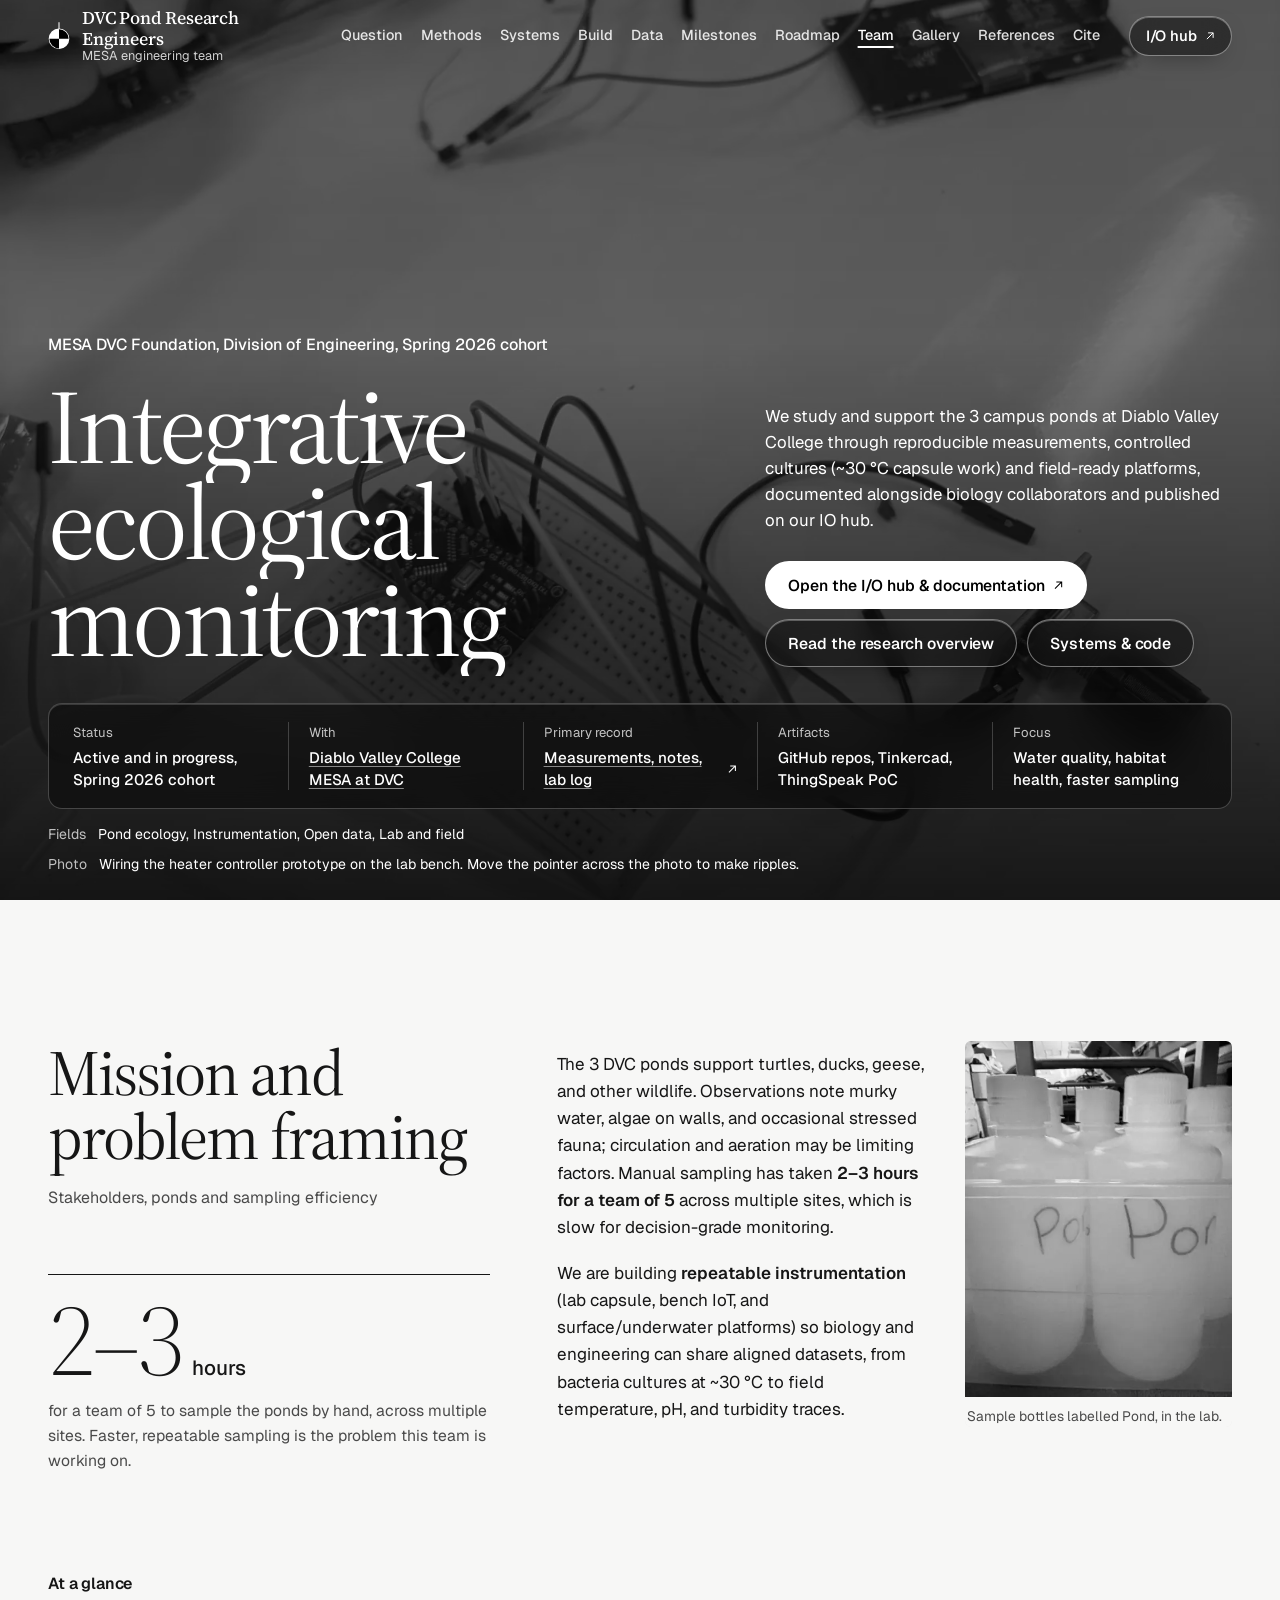
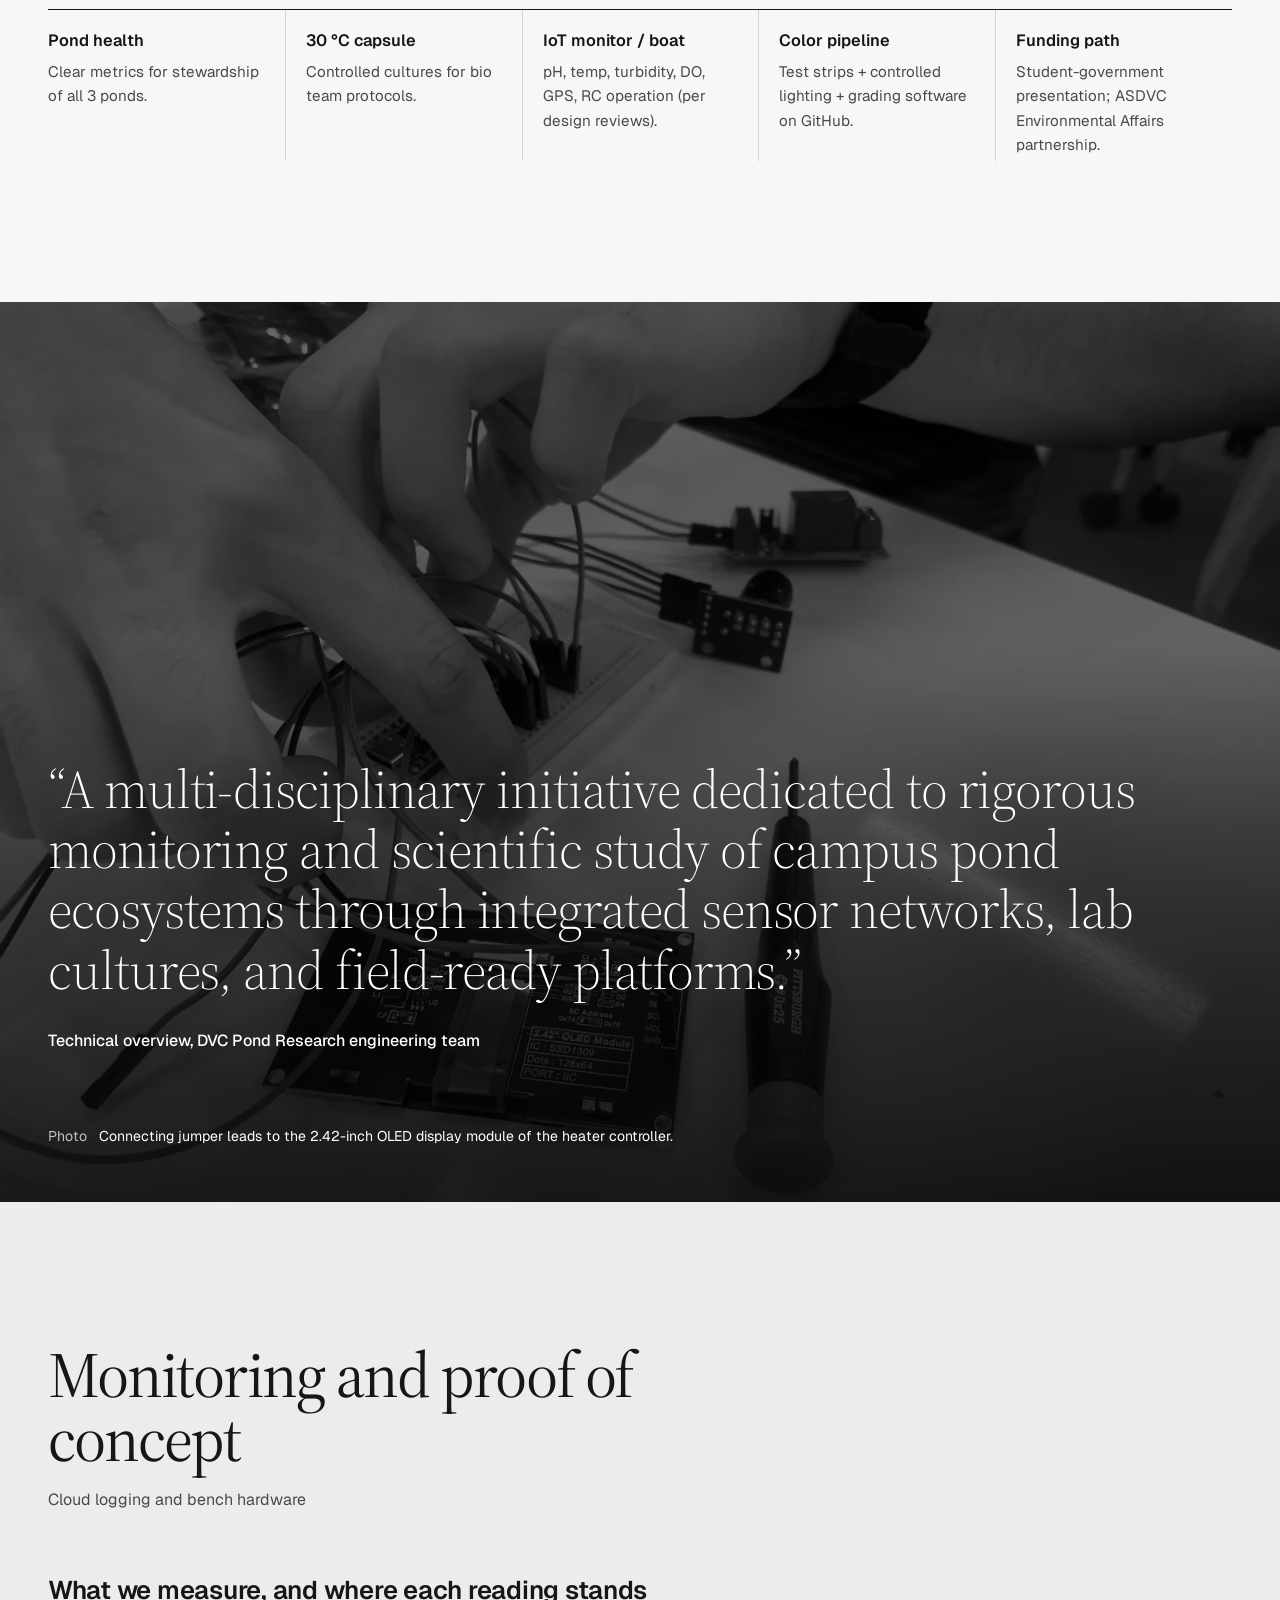
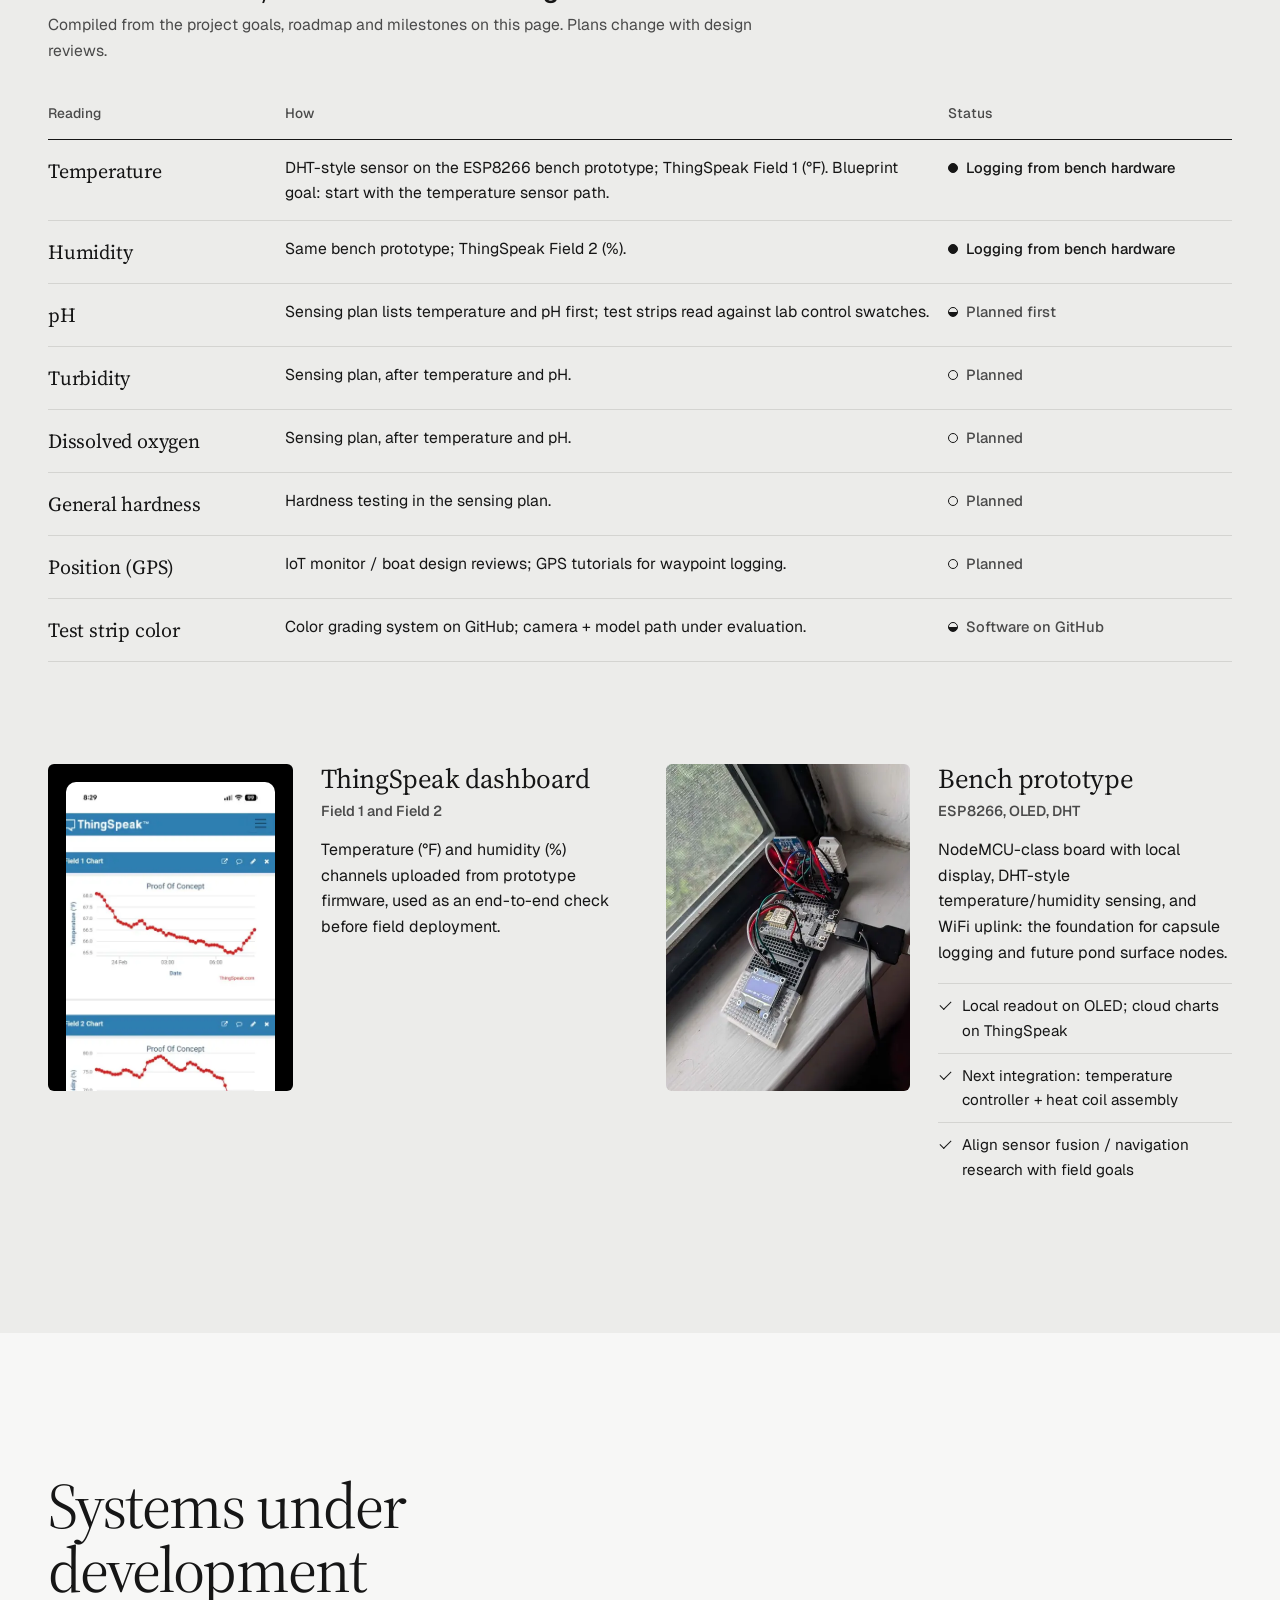
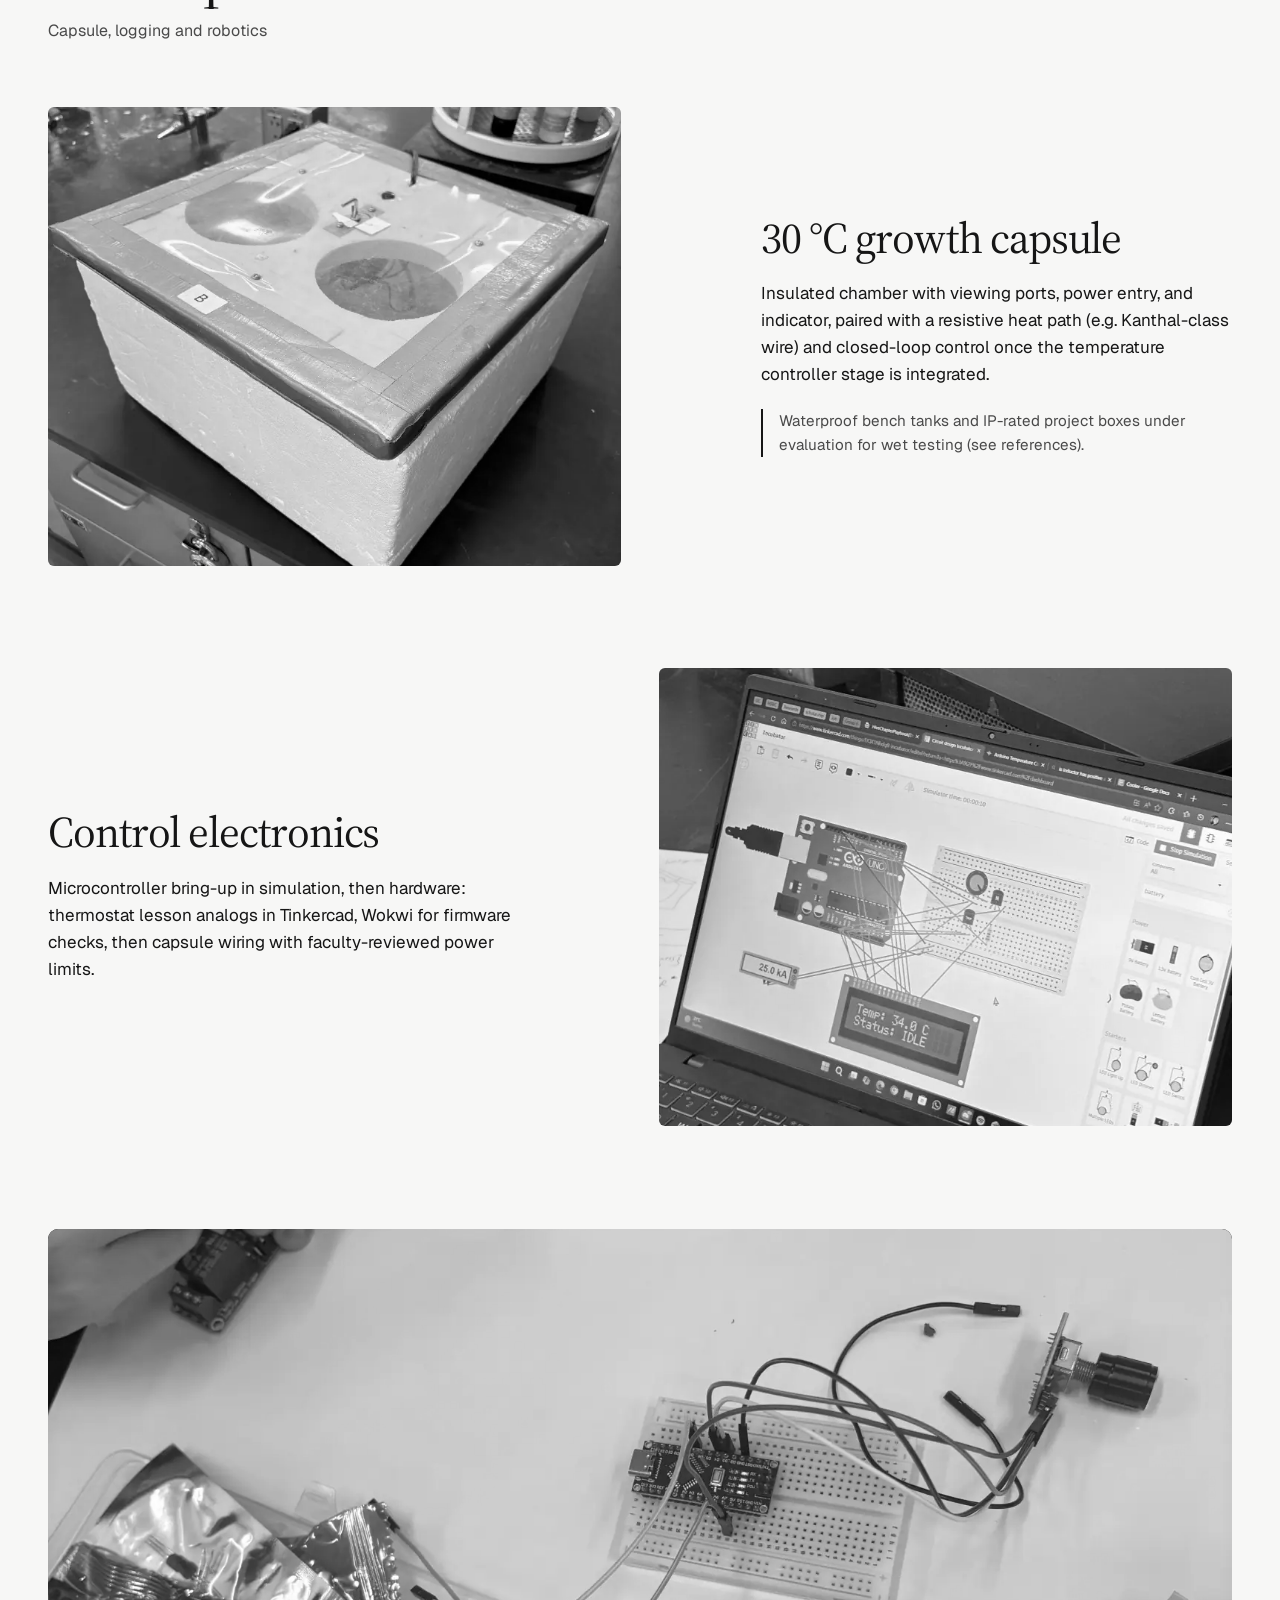
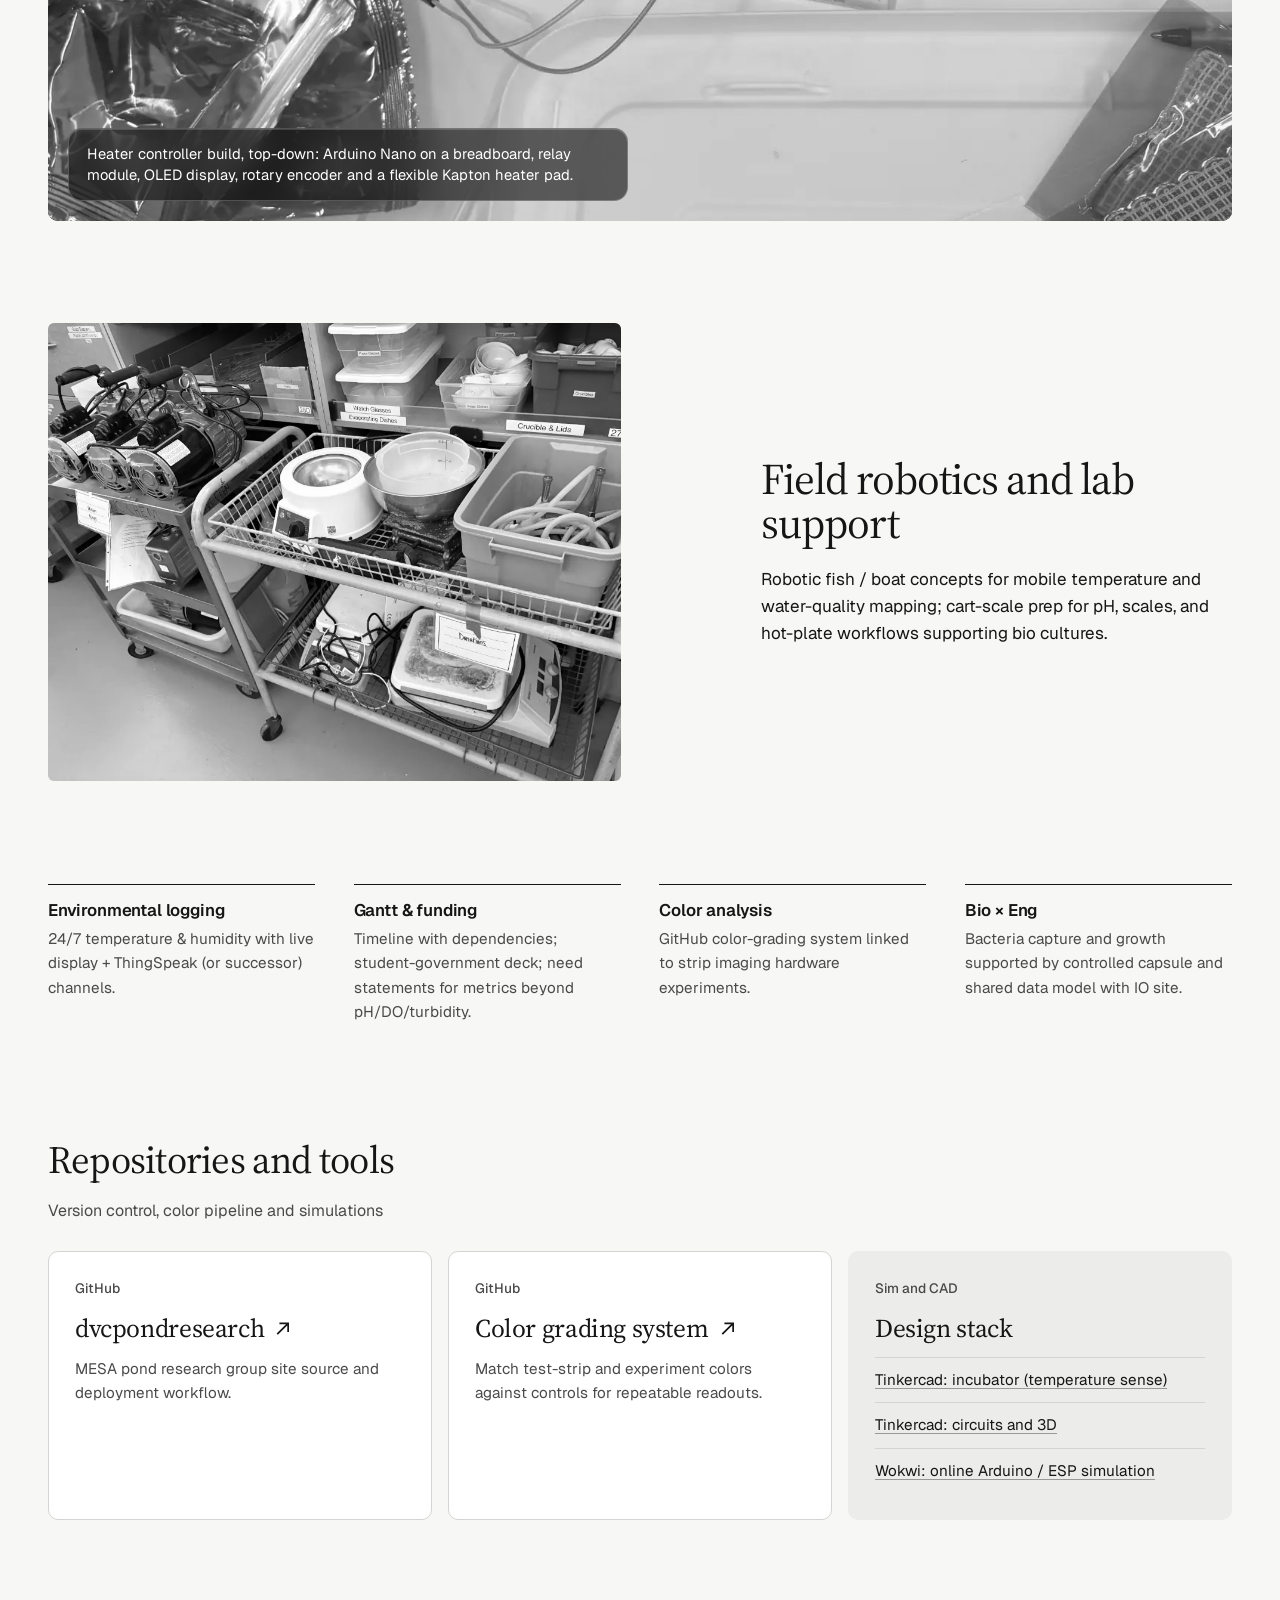
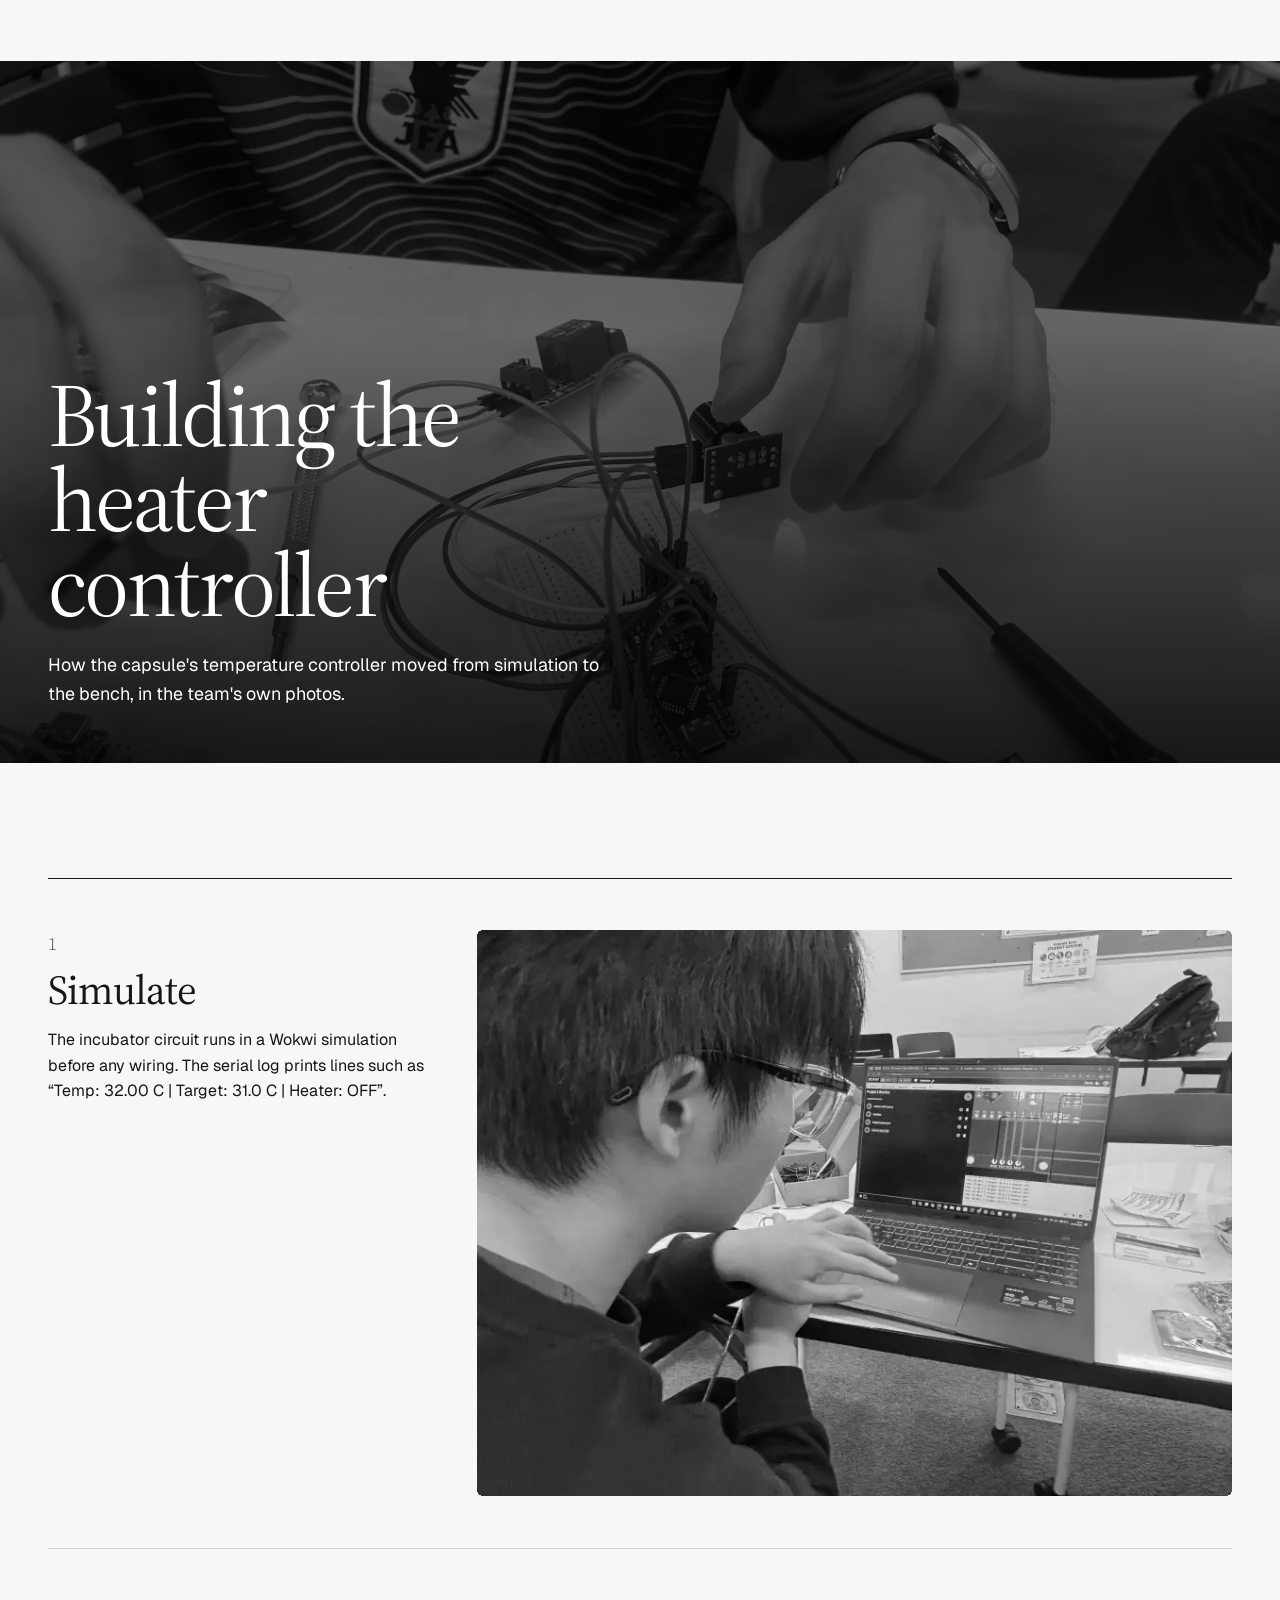
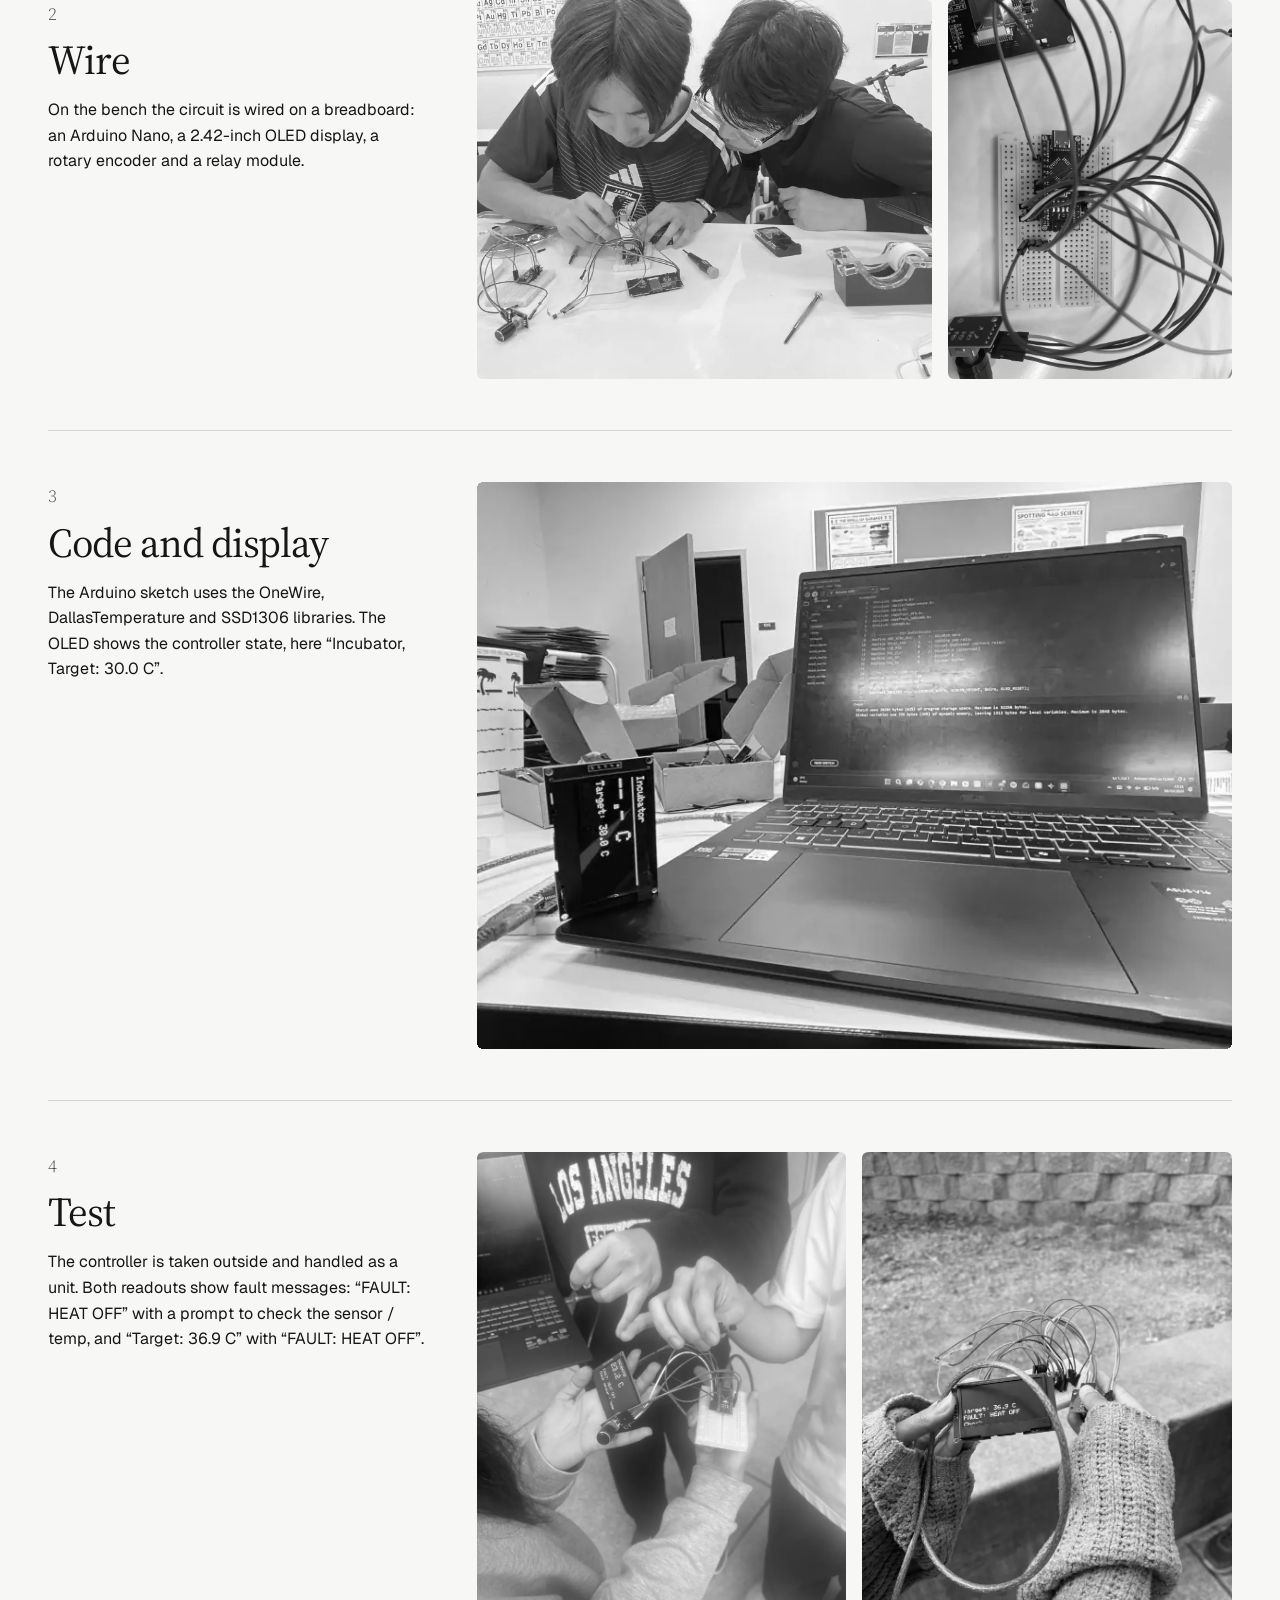
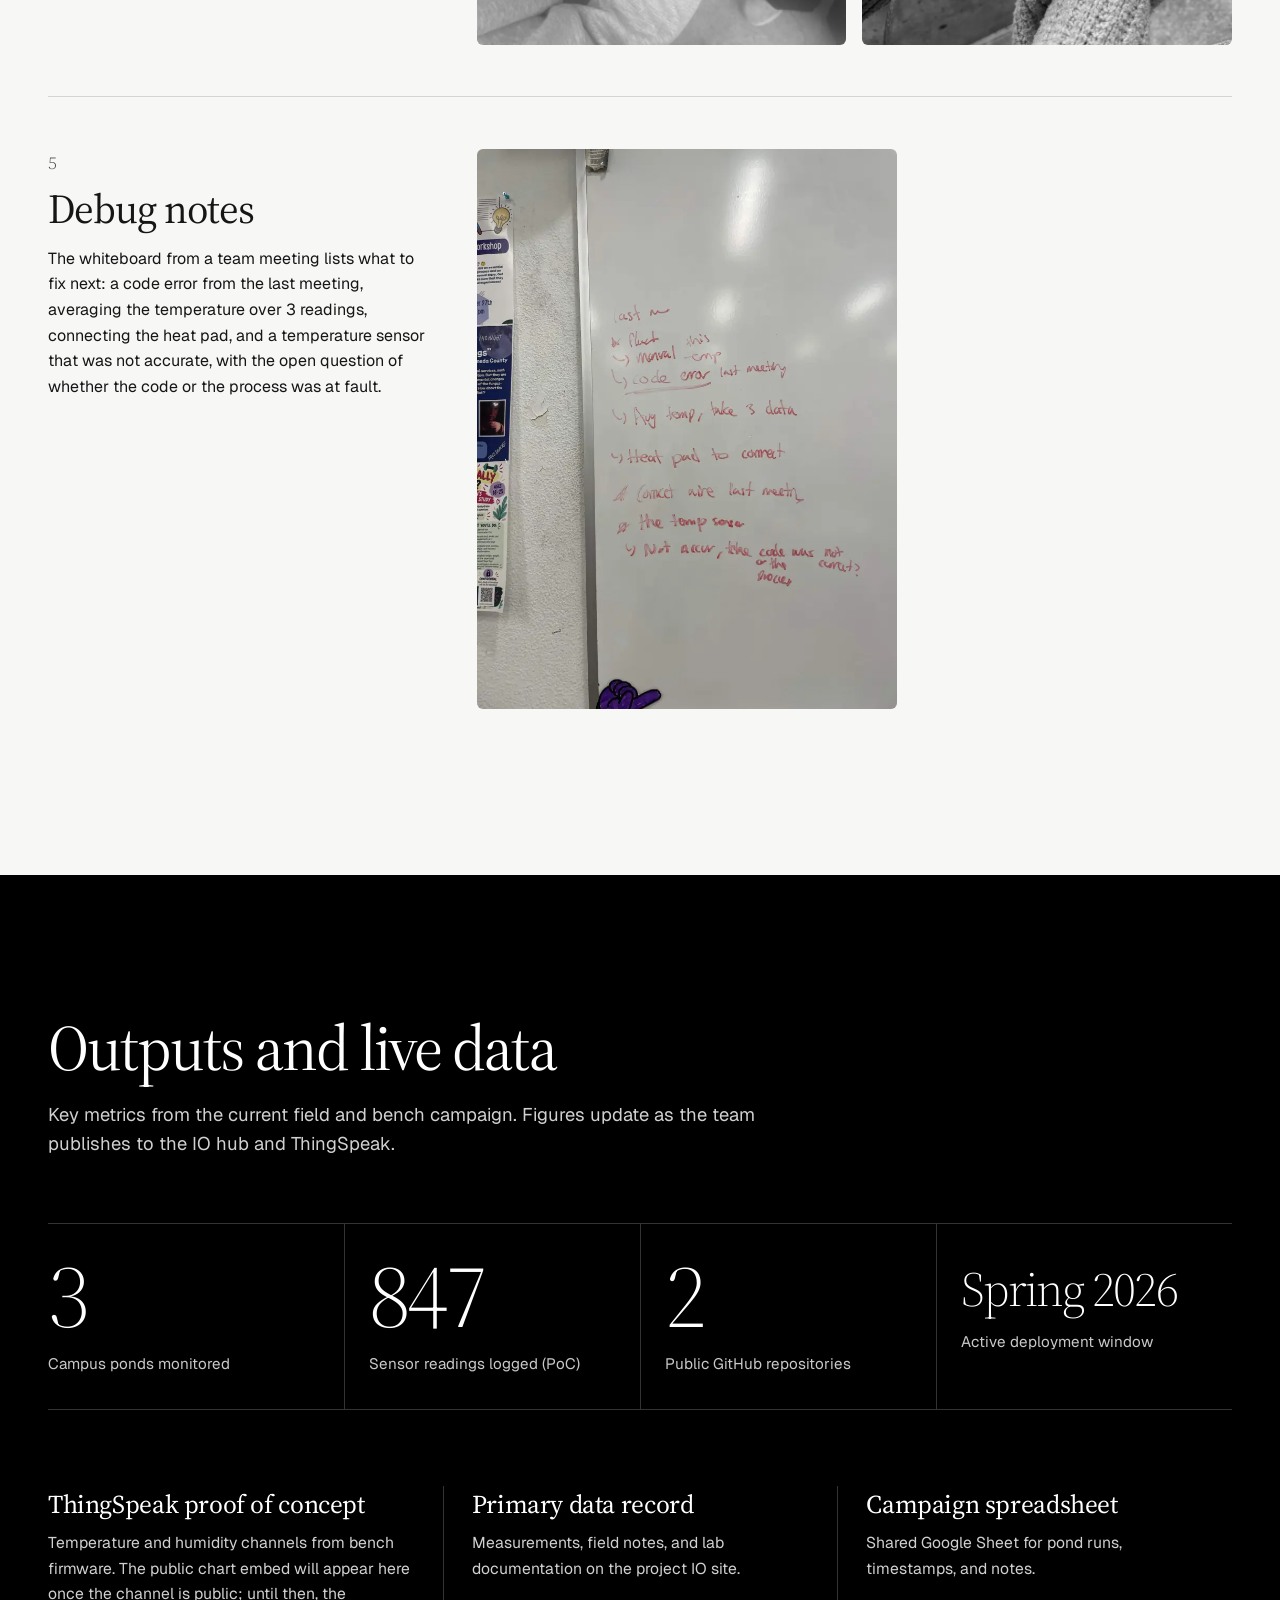
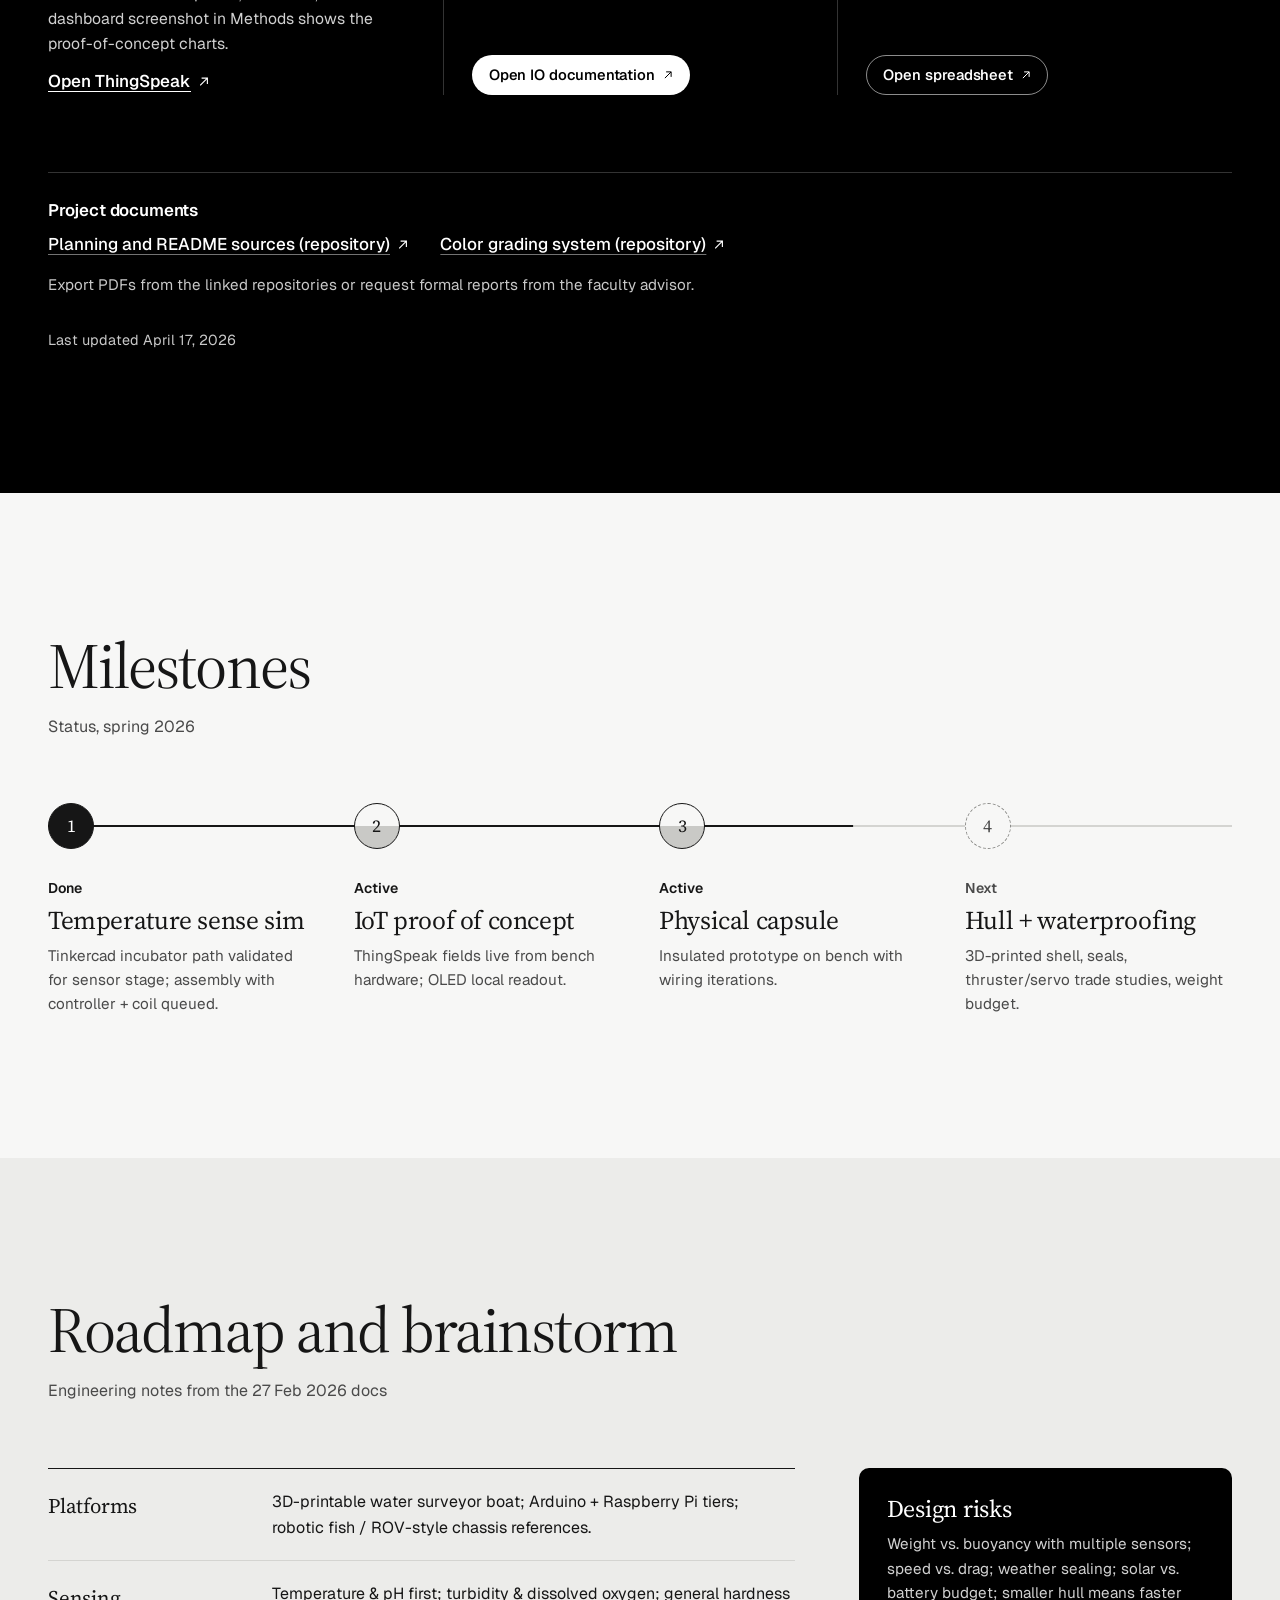
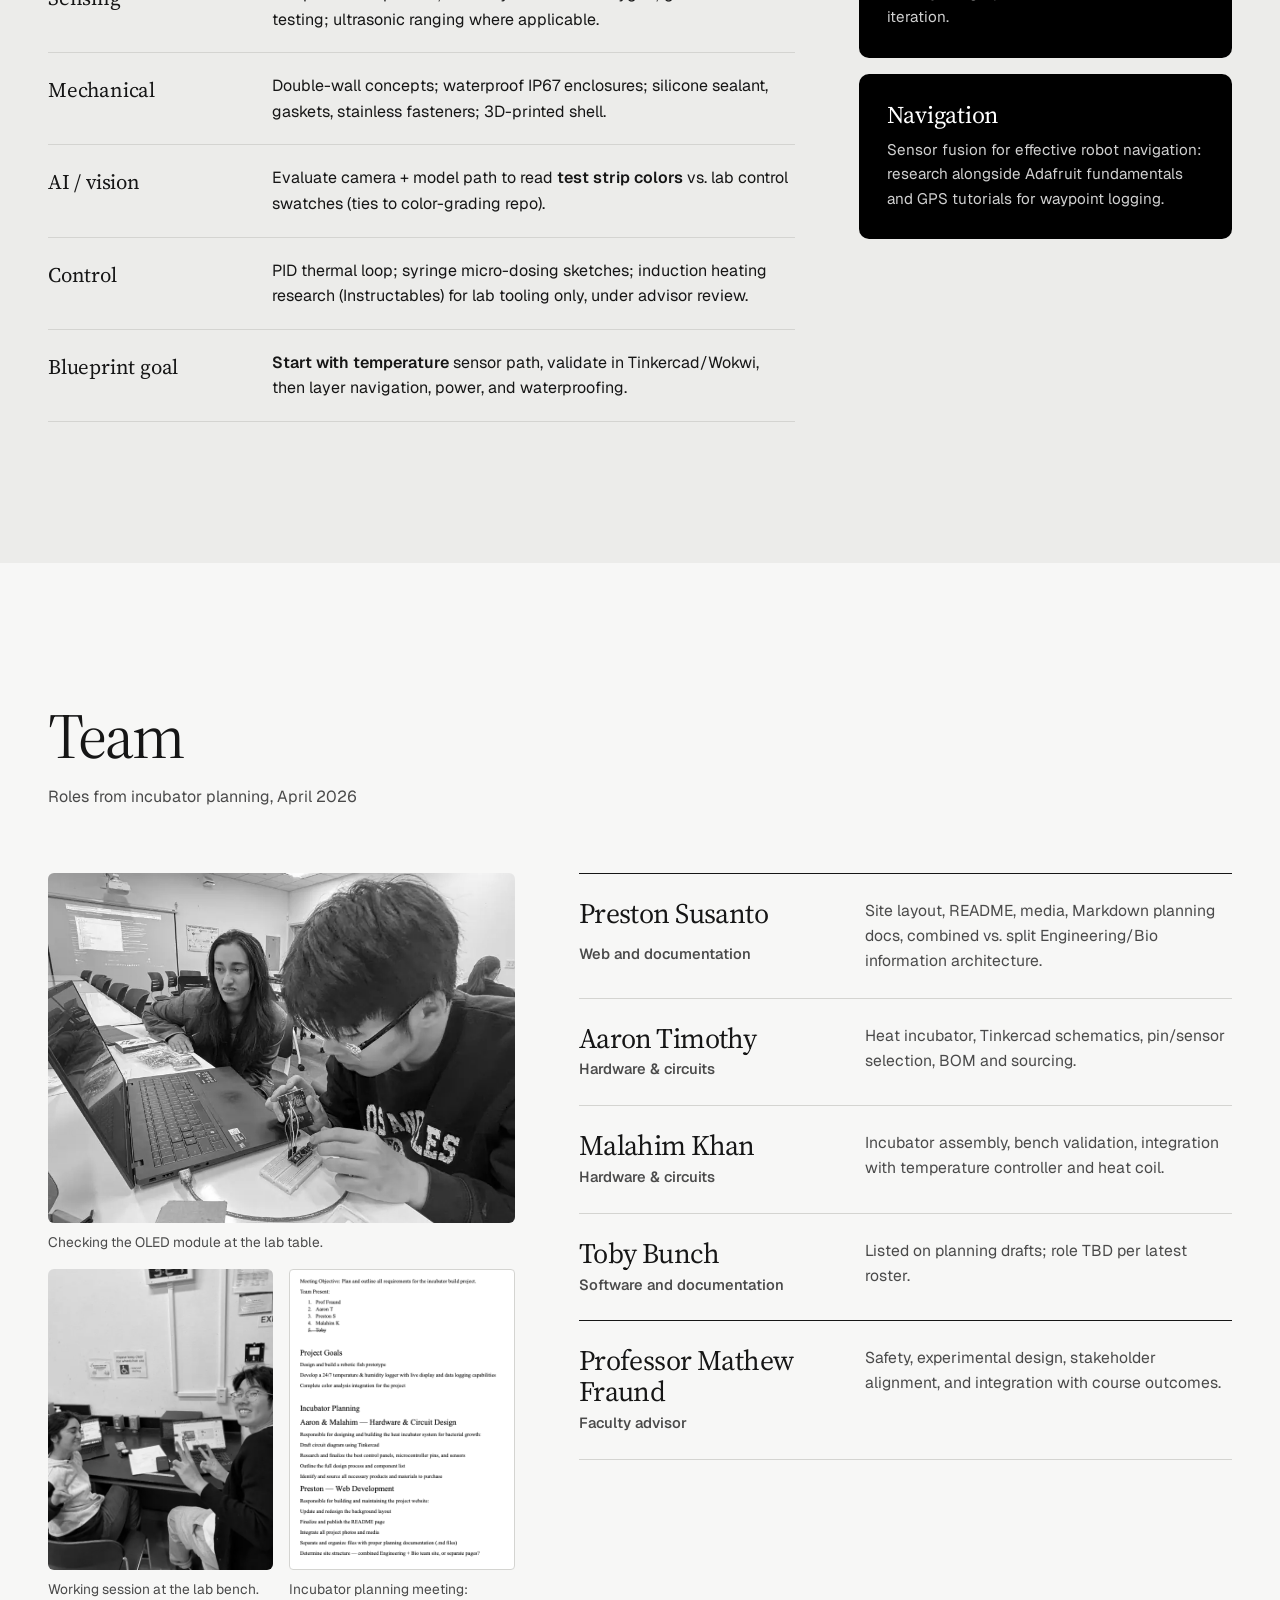
==== commit 08f68ce8: "Round 2: monochrome editorial redesign with full-bleed photos and water ripples - Black-and-white ba" ====
--- a/index.html
+++ b/index.html
@@ -5,16 +5,17 @@
   <meta name="viewport" content="width=device-width, initial-scale=1" />
   <title>DVC Pond Research Project | Engineering Team</title>
   <meta name="description" content="Diablo Valley College Pond Research Project: engineering prototypes, IoT logging and lab documentation for the 3 campus ponds. MESA DVC Foundation, Spring 2026 cohort." />
-  <meta name="theme-color" content="#0c2b29" />
   <meta property="og:title" content="DVC Pond Research Project | Engineering Team" />
   <meta property="og:description" content="Integrative ecological monitoring of the 3 campus ponds at Diablo Valley College." />
   <meta property="og:type" content="website" />
   <meta property="og:url" content="https://shadowesu.github.io/engineering-pond-website/" />
-  <meta property="og:image" content="https://shadowesu.github.io/engineering-pond-website/assets/img/IMG_9290-768.webp" />
-  <link rel="icon" href="data:image/svg+xml,%3Csvg xmlns='http://www.w3.org/2000/svg' viewBox='0 0 32 32'%3E%3Ccircle cx='16' cy='16' r='14' fill='%23fff' stroke='%230c2b29' stroke-width='2'/%3E%3Cpath d='M16 16V2a14 14 0 0 1 14 14zM16 16v14A14 14 0 0 1 2 16z' fill='%230c2b29'/%3E%3C/svg%3E" />
+  <meta property="og:image" content="https://shadowesu.github.io/engineering-pond-website/assets/img/IMG_5968-1600.webp" />
+  <link rel="icon" href="data:image/svg+xml,%3Csvg xmlns='http://www.w3.org/2000/svg' viewBox='0 0 32 32'%3E%3Ccircle cx='16' cy='16' r='14' fill='%23fff' stroke='%23000' stroke-width='2'/%3E%3Cpath d='M16 16V2a14 14 0 0 1 14 14zM16 16v14A14 14 0 0 1 2 16z' fill='%23000'/%3E%3C/svg%3E" />
+  <meta name="theme-color" content="#000000" />
   <link rel="preconnect" href="https://fonts.googleapis.com" />
   <link rel="preconnect" href="https://fonts.gstatic.com" crossorigin />
-  <link rel="stylesheet" href="https://fonts.googleapis.com/css2?family=Bricolage+Grotesque:opsz,wdth,wght@12..96,75..100,300..800&family=Source+Serif+4:opsz,wght@8..60,400..600&display=swap" />
+  <link rel="stylesheet" href="https://fonts.googleapis.com/css2?family=Geist:wght@400..700&family=Source+Serif+4:opsz,wght@8..60,300..600&display=swap" />
+  <link rel="preload" as="image" href="assets/img/IMG_5968-1600.webp" imagesrcset="assets/img/IMG_5968-800.webp 800w, assets/img/IMG_5968-1600.webp 1600w" imagesizes="100vw" fetchpriority="high" />
   <link rel="stylesheet" href="styles.css" />
   <script>
     document.documentElement.classList.add("js");
@@ -38,15 +39,12 @@
           <span class="brand-sub">MESA engineering team</span>
         </span>
       </a>
-      <button type="button" class="nav-toggle" aria-expanded="false" aria-controls="site-nav">
-        <span class="nav-toggle-bars" aria-hidden="true"></span>
-        <span class="nav-toggle-label">Menu</span>
-      </button>
       <nav class="site-nav" id="site-nav" aria-label="Page sections">
         <ul class="nav-list">
           <li><a class="nav-link" href="#mission">Question</a></li>
           <li><a class="nav-link" href="#monitoring">Methods</a></li>
           <li><a class="nav-link" href="#engineering">Systems</a></li>
+          <li><a class="nav-link" href="#build">Build</a></li>
           <li><a class="nav-link" href="#data">Data</a></li>
           <li><a class="nav-link" href="#progress">Milestones</a></li>
           <li><a class="nav-link" href="#roadmap">Roadmap</a></li>
@@ -56,39 +54,42 @@
           <li><a class="nav-link" href="#cite">Cite</a></li>
         </ul>
       </nav>
+      <a class="btn btn-glass btn-sm header-cta" href="https://shadowesu.github.io/dvcpondresearch/" target="_blank" rel="noopener noreferrer">I/O hub<svg class="i-ext" aria-hidden="true"><use href="#i-ext"/></svg><span class="vh"> (opens in a new tab)</span></a>
+      <button type="button" class="nav-toggle" aria-expanded="false" aria-controls="site-nav">
+        <span class="nav-toggle-bars" aria-hidden="true"></span>
+        <span class="nav-toggle-label">Menu</span>
+      </button>
     </div>
     <div class="scroll-meter" aria-hidden="true"><span class="scroll-meter-fill"></span></div>
   </header>
 
   <main id="main">
     <!-- Hero -->
-    <section class="hero" aria-labelledby="hero-title">
-      <canvas class="hero-water" aria-hidden="true"></canvas>
+    <section class="hero water" aria-labelledby="hero-title" data-water="hero">
+      <div class="media">
+        <img class="media-img" src="assets/img/IMG_5968-1600.webp" srcset="assets/img/IMG_5968-800.webp 800w, assets/img/IMG_5968-1600.webp 1600w" sizes="100vw" width="1600" height="2133" alt="Team members' hands wiring an Arduino Nano on a breadboard, with an OLED display and a rotary encoder on a white lab table" fetchpriority="high" style="--pos-y: 62%" />
+        <canvas class="media-water" aria-hidden="true"></canvas>
+      </div>
       <div class="hero-inner wrap">
-        <div class="hero-text">
+        <div class="hero-head">
           <p class="hero-affil">MESA DVC Foundation, Division of Engineering, Spring 2026 cohort</p>
           <h1 class="hero-title" id="hero-title">
             <span class="hero-line"><span>Integrative</span></span>
             <span class="hero-line"><span>ecological</span></span>
             <span class="hero-line"><span>monitoring</span></span>
           </h1>
+        </div>
+        <div class="hero-side">
           <p class="hero-lead">We study and support the 3 campus ponds at Diablo Valley College through reproducible measurements, controlled cultures (~30&nbsp;°C capsule work) and field-ready platforms, documented alongside biology collaborators and published on our IO hub.</p>
           <div class="hero-actions">
-            <a class="btn btn-light" href="https://shadowesu.github.io/dvcpondresearch/" target="_blank" rel="noopener noreferrer">Open the I/O hub &amp; documentation<svg class="i-ext" aria-hidden="true"><use href="#i-ext"/></svg><span class="vh"> (opens in a new tab)</span></a>
-            <a class="btn btn-line" href="#mission">Read the research overview</a>
-            <a class="hero-textlink" href="#engineering">Systems &amp; code</a>
-          </div>
-        </div>
-        <figure class="hero-figure">
-          <div class="hero-photo">
-            <img src="assets/img/IMG_9301-768.webp" srcset="assets/img/IMG_9301-480.webp 480w, assets/img/IMG_9301-768.webp 768w" sizes="(min-width: 960px) 30vw, 60vw" width="768" height="1024" alt="2 plastic sample bottles with Pond handwritten on the labels" fetchpriority="high" />
-          </div>
-          <figcaption>Sample bottles labelled Pond, in the lab</figcaption>
-        </figure>
-      </div>
-      <p class="hero-hint wrap" aria-hidden="true" hidden>Move across the water to make ripples.</p>
-      <div class="hero-facts wrap">
-        <dl class="facts">
+            <a class="btn btn-white" href="https://shadowesu.github.io/dvcpondresearch/" target="_blank" rel="noopener noreferrer">Open the I/O hub &amp; documentation<svg class="i-ext" aria-hidden="true"><use href="#i-ext"/></svg><span class="vh"> (opens in a new tab)</span></a>
+            <a class="btn btn-glass" href="#mission">Read the research overview</a>
+            <a class="btn btn-glass" href="#engineering">Systems &amp; code</a>
+          </div>
+        </div>
+      </div>
+      <div class="hero-foot wrap">
+        <dl class="facts glass-panel">
           <div class="fact">
             <dt>Status</dt>
             <dd>Active and in progress, Spring 2026 cohort</dd>
@@ -110,31 +111,33 @@
             <dd>Water quality, habitat health, faster sampling</dd>
           </div>
         </dl>
-        <p class="hero-fields"><span class="hero-fields-label">Fields</span> Pond ecology, Instrumentation, Open data, Lab and field</p>
+        <div class="hero-meta">
+          <p><span class="dim">Fields</span> Pond ecology, Instrumentation, Open data, Lab and field</p>
+          <p class="hero-cap"><span class="dim">Photo</span> Wiring the heater controller prototype on the lab bench.<span class="hero-hint" hidden></span></p>
+        </div>
       </div>
     </section>
 
     <!-- Question -->
     <section class="section section-question" id="mission" aria-labelledby="mission-title">
       <div class="wrap">
-        <blockquote class="statement">
-          <p>“A multi-disciplinary initiative dedicated to rigorous monitoring and scientific study of campus pond ecosystems through integrated sensor networks, lab cultures, and field-ready platforms.”</p>
-          <cite>Technical overview, DVC Pond Research engineering team</cite>
-        </blockquote>
-
         <div class="question-grid">
           <header class="section-head">
             <h2 id="mission-title">Mission and problem framing</h2>
             <p class="section-sub">Stakeholders, ponds and sampling efficiency</p>
+            <div class="sampling" role="group" aria-label="Manual sampling time">
+              <p class="sampling-figure">2–3<span> hours</span></p>
+              <p class="sampling-text">for a team of 5 to sample the ponds by hand, across multiple sites. Faster, repeatable sampling is the problem this team is working on.</p>
+            </div>
           </header>
           <div class="prose">
             <p>The 3 DVC ponds support turtles, ducks, geese, and other wildlife. Observations note murky water, algae on walls, and occasional stressed fauna; circulation and aeration may be limiting factors. Manual sampling has taken <strong>2–3 hours for a team of 5</strong> across multiple sites, which is slow for decision-grade monitoring.</p>
             <p>We are building <strong>repeatable instrumentation</strong> (lab capsule, bench IoT, and surface/underwater platforms) so biology and engineering can share aligned datasets, from bacteria cultures at ~30&nbsp;°C to field temperature, pH, and turbidity traces.</p>
           </div>
-          <aside class="sampling" aria-label="Manual sampling time">
-            <p class="sampling-figure">2–3<span> hours</span></p>
-            <p class="sampling-text">for a team of 5 to sample the ponds by hand, across multiple sites. Faster, repeatable sampling is the problem this team is working on.</p>
-          </aside>
+          <figure class="question-photo photo">
+            <img src="assets/img/IMG_9301-768.webp" srcset="assets/img/IMG_9301-480.webp 480w, assets/img/IMG_9301-768.webp 768w" sizes="(min-width: 1100px) 24vw, (min-width: 700px) 40vw, 92vw" width="768" height="1024" loading="lazy" decoding="async" alt="2 plastic sample bottles with Pond handwritten on the labels" />
+            <figcaption>Sample bottles labelled Pond, in the lab.</figcaption>
+          </figure>
         </div>
 
         <div class="glance">
@@ -147,6 +150,21 @@
             <li><strong>Funding path</strong><span>Student-government presentation; ASDVC Environmental Affairs partnership.</span></li>
           </ul>
         </div>
+      </div>
+    </section>
+
+    <!-- Full-bleed statement -->
+    <section class="bleed water" aria-label="Project statement" data-water="bleed">
+      <div class="media">
+        <img class="media-img" src="assets/img/IMG_7355-1600.webp" srcset="assets/img/IMG_7355-800.webp 800w, assets/img/IMG_7355-1600.webp 1600w" sizes="100vw" width="1600" height="1200" loading="lazy" decoding="async" alt="Close-up of hands connecting jumper leads to a 2.42-inch OLED display module, with a relay module and a screwdriver on the table" style="--pos-y: 50%" />
+        <canvas class="media-water" aria-hidden="true"></canvas>
+      </div>
+      <div class="bleed-inner wrap">
+        <blockquote class="statement">
+          <p>“A multi-disciplinary initiative dedicated to rigorous monitoring and scientific study of campus pond ecosystems through integrated sensor networks, lab cultures, and field-ready platforms.”</p>
+          <cite>Technical overview, DVC Pond Research engineering team</cite>
+        </blockquote>
+        <p class="bleed-cap"><span class="dim">Photo</span> Connecting jumper leads to the 2.42-inch OLED display module of the heater controller.</p>
       </div>
     </section>
 
@@ -238,6 +256,11 @@
             <p>Microcontroller bring-up in simulation, then hardware: thermostat lesson analogs in Tinkercad, Wokwi for firmware checks, then capsule wiring with faculty-reviewed power limits.</p>
           </div>
         </article>
+
+        <figure class="panel-photo">
+          <img src="assets/img/IMG_5969-1600.webp" srcset="assets/img/IMG_5969-800.webp 800w, assets/img/IMG_5969-1600.webp 1600w" sizes="(min-width: 1320px) 1272px, 94vw" width="1600" height="2133" loading="lazy" decoding="async" alt="Top-down view of the bench: breadboards, a relay module, an OLED display, a rotary encoder, parts bags and a yellow Kapton flexible heater pad" />
+          <figcaption class="glass-panel">Heater controller build, top-down: Arduino Nano on a breadboard, relay module, OLED display, rotary encoder and a flexible Kapton heater pad.</figcaption>
+        </figure>
 
         <article class="feature">
           <figure class="feature-figure feature-figure-wide">
@@ -292,6 +315,84 @@
       </div>
     </section>
 
+    <!-- Build log -->
+    <section class="build" id="build" aria-labelledby="build-title">
+      <div class="bleed bleed-short water" data-water="build">
+        <div class="media">
+          <img class="media-img" src="assets/img/IMG_7357-1600.webp" srcset="assets/img/IMG_7357-800.webp 800w, assets/img/IMG_7357-1600.webp 1600w" sizes="100vw" width="1600" height="1200" loading="lazy" decoding="async" alt="Close-up of hands placing a rotary encoder next to a relay module and an Arduino Nano on a breadboard" style="--pos-y: 60%" />
+          <canvas class="media-water" aria-hidden="true"></canvas>
+        </div>
+        <div class="bleed-inner wrap">
+          <h2 class="bleed-title" id="build-title">Building the heater controller</h2>
+          <p class="bleed-lead">How the capsule's temperature controller moved from simulation to the bench, in the team's own photos.</p>
+        </div>
+      </div>
+      <div class="wrap">
+        <ol class="steps">
+          <li class="step">
+            <div class="step-text">
+              <p class="step-num" aria-hidden="true">1</p>
+              <h3>Simulate</h3>
+              <p>The incubator circuit runs in a Wokwi simulation before any wiring. The serial log prints lines such as “Temp: 32.00 C | Target: 31.0 C | Heater: OFF”.</p>
+            </div>
+            <figure class="step-media photo">
+              <img src="assets/img/IMG_3958-1600.webp" srcset="assets/img/IMG_3958-800.webp 800w, assets/img/IMG_3958-1600.webp 1600w" sizes="(min-width: 960px) 58vw, 92vw" width="1600" height="1200" loading="lazy" decoding="async" alt="A team member at a laptop running a Wokwi simulation of the incubator circuit, with the serial log on screen" />
+            </figure>
+          </li>
+          <li class="step">
+            <div class="step-text">
+              <p class="step-num" aria-hidden="true">2</p>
+              <h3>Wire</h3>
+              <p>On the bench the circuit is wired on a breadboard: an Arduino Nano, a 2.42-inch OLED display, a rotary encoder and a relay module.</p>
+            </div>
+            <div class="step-media step-pair">
+              <figure class="photo">
+                <img src="assets/img/IMG_7352-1600.webp" srcset="assets/img/IMG_7352-800.webp 800w, assets/img/IMG_7352-1600.webp 1600w" sizes="(min-width: 960px) 36vw, 92vw" width="1600" height="1200" loading="lazy" decoding="async" alt="2 team members wiring a breadboard with an OLED display, a rotary encoder and screwdrivers on the table" />
+              </figure>
+              <figure class="photo">
+                <img src="assets/img/IMG_7359-800.webp" srcset="assets/img/IMG_7359-800.webp 800w, assets/img/IMG_7359-1600.webp 1600w" sizes="(min-width: 960px) 20vw, 45vw" width="800" height="1067" loading="lazy" decoding="async" alt="Top-down view of an Arduino Nano on a breadboard with many jumper wires and a rotary encoder" />
+              </figure>
+            </div>
+          </li>
+          <li class="step">
+            <div class="step-text">
+              <p class="step-num" aria-hidden="true">3</p>
+              <h3>Code and display</h3>
+              <p>The Arduino sketch uses the OneWire, DallasTemperature and SSD1306 libraries. The OLED shows the controller state, here “Incubator, Target: 30.0 C”.</p>
+            </div>
+            <figure class="step-media photo">
+              <img src="assets/img/IMG_3963-1600.webp" srcset="assets/img/IMG_3963-800.webp 800w, assets/img/IMG_3963-1600.webp 1600w" sizes="(min-width: 960px) 58vw, 92vw" width="1600" height="1200" loading="lazy" decoding="async" alt="An OLED display reading Incubator, Target: 30.0 C next to a laptop showing the Arduino IDE sketch" />
+            </figure>
+          </li>
+          <li class="step">
+            <div class="step-text">
+              <p class="step-num" aria-hidden="true">4</p>
+              <h3>Test</h3>
+              <p>The controller is taken outside and handled as a unit. Both readouts show fault messages: “FAULT: HEAT OFF” with a prompt to check the sensor / temp, and “Target: 36.9 C” with “FAULT: HEAT OFF”.</p>
+            </div>
+            <div class="step-media step-pair">
+              <figure class="photo">
+                <img src="assets/img/IMG_team-test-800.webp" srcset="assets/img/IMG_team-test-800.webp 800w, assets/img/IMG_team-test-1600.webp 1600w" sizes="(min-width: 960px) 28vw, 45vw" width="800" height="1067" loading="lazy" decoding="async" alt="3 team members' hands holding the incubator controller outdoors; the OLED shows FAULT: HEAT OFF and Check sensor / temp" />
+              </figure>
+              <figure class="photo">
+                <img src="assets/img/IMG_5971-800.webp" srcset="assets/img/IMG_5971-800.webp 800w, assets/img/IMG_5971-1600.webp 1600w" sizes="(min-width: 960px) 28vw, 45vw" width="800" height="1067" loading="lazy" decoding="async" alt="Hands holding the wired heater controller outdoors; its OLED reads Target: 36.9 C and FAULT: HEAT OFF" />
+              </figure>
+            </div>
+          </li>
+          <li class="step">
+            <div class="step-text">
+              <p class="step-num" aria-hidden="true">5</p>
+              <h3>Debug notes</h3>
+              <p>The whiteboard from a team meeting lists what to fix next: a code error from the last meeting, averaging the temperature over 3 readings, connecting the heat pad, and a temperature sensor that was not accurate, with the open question of whether the code or the process was at fault.</p>
+            </div>
+            <figure class="step-media step-media-narrow photo keep-color">
+              <img src="assets/img/IMG_7368-800.webp" srcset="assets/img/IMG_7368-800.webp 800w, assets/img/IMG_7368-1600.webp 1600w" sizes="(min-width: 960px) 30vw, 92vw" width="800" height="1067" loading="lazy" decoding="async" alt="Handwritten whiteboard notes: manual temp, code error last meeting, average temp take 3 data, heat pad to connect, connect wire last meeting, the temp sensor not accurate" />
+            </figure>
+          </li>
+        </ol>
+      </div>
+    </section>
+
     <!-- Data -->
     <section class="section section-data" id="data" aria-labelledby="data-title">
       <div class="wrap">
@@ -437,8 +538,12 @@
             </li>
           </ul>
           <div class="team-media">
+            <figure class="team-photo team-photo-wide">
+              <img src="assets/img/IMG_3959-1600.webp" srcset="assets/img/IMG_3959-800.webp 800w, assets/img/IMG_3959-1600.webp 1600w" sizes="(min-width: 960px) 40vw, 92vw" width="1600" height="1200" loading="lazy" decoding="async" alt="2 team members at a lab table, one inspecting the OLED module on a breadboard, with slides projected behind them" />
+              <figcaption>Checking the OLED module at the lab table.</figcaption>
+            </figure>
             <figure class="team-photo">
-              <img src="assets/img/IMG_9305-768.webp" srcset="assets/img/IMG_9305-480.webp 480w, assets/img/IMG_9305-768.webp 768w" sizes="(min-width: 960px) 34vw, 92vw" width="768" height="1024" loading="lazy" decoding="async" alt="2 team members working on laptops at a lab bench" />
+              <img src="assets/img/IMG_9305-768.webp" srcset="assets/img/IMG_9305-480.webp 480w, assets/img/IMG_9305-768.webp 768w" sizes="(min-width: 960px) 20vw, 45vw" width="768" height="1024" loading="lazy" decoding="async" alt="2 team members working on laptops at a lab bench" />
               <figcaption>Working session at the lab bench.</figcaption>
             </figure>
             <figure class="team-notes">
@@ -468,6 +573,9 @@
         </header>
         <p class="vh" id="gallery-status" aria-live="polite"></p>
         <ul class="gallery" id="gallery-grid">
+          <li class="shot" data-cat="electronics"><button data-alt="Hands wiring an Arduino Nano on a breadboard, with an OLED display and a rotary encoder" type="button" class="shot-btn" data-full="assets/img/IMG_5968-1600.webp"><img src="assets/img/IMG_5968-800.webp" width="800" height="1067" loading="lazy" decoding="async" alt="" /><span class="shot-cap">Wiring the heater controller prototype</span></button></li>
+          <li class="shot" data-cat="electronics"><button data-alt="Top-down view of the bench with breadboards, a relay module, an OLED display, parts bags and a yellow Kapton heater pad" type="button" class="shot-btn" data-full="assets/img/IMG_5969-1600.webp"><img src="assets/img/IMG_5969-800.webp" width="800" height="1067" loading="lazy" decoding="async" alt="" /><span class="shot-cap">Heater controller parts and Kapton heater pad</span></button></li>
+          <li class="shot" data-cat="electronics"><button data-alt="Hands holding the wired heater controller outdoors; the OLED reads Target: 36.9 C and FAULT: HEAT OFF" type="button" class="shot-btn" data-full="assets/img/IMG_5971-1600.webp"><img src="assets/img/IMG_5971-800.webp" width="800" height="1067" loading="lazy" decoding="async" alt="" /><span class="shot-cap">Heater controller tested outdoors</span></button></li>
           <li class="shot" data-cat="electronics"><button data-alt="ThingSpeak charts for temperature and humidity" type="button" class="shot-btn" data-full="assets/img/image-9a50-460.webp"><img src="assets/img/image-9a50-460.webp" width="460" height="1024" loading="lazy" decoding="async" alt="" /><span class="shot-cap">ThingSpeak charts for temperature and humidity</span></button></li>
           <li class="shot" data-cat="electronics"><button data-alt="ESP8266 breadboard prototype" type="button" class="shot-btn" data-full="assets/img/image-a8b3-771.webp"><img src="assets/img/image-a8b3-480.webp" width="480" height="637" loading="lazy" decoding="async" alt="" /><span class="shot-cap">ESP8266 breadboard prototype</span></button></li>
           <li class="shot" data-cat="capsule"><button data-alt="Capsule prototype on bench" type="button" class="shot-btn" data-full="assets/img/IMG_9290-768.webp"><img src="assets/img/IMG_9290-480.webp" width="480" height="640" loading="lazy" decoding="async" alt="" /><span class="shot-cap">Capsule prototype on bench</span></button></li>
@@ -489,6 +597,15 @@
           <li class="shot" data-cat="lab"><button data-alt="Glassware in storage bins" type="button" class="shot-btn" data-full="assets/img/IMG_9300-768.webp"><img src="assets/img/IMG_9300-480.webp" width="480" height="640" loading="lazy" decoding="async" alt="" /><span class="shot-cap">Glassware in storage bins</span></button></li>
           <li class="shot" data-cat="lab"><button data-alt="Hot plate and instruments on a cart" type="button" class="shot-btn" data-full="assets/img/IMG_9299-768.webp"><img src="assets/img/IMG_9299-480.webp" width="480" height="640" loading="lazy" decoding="async" alt="" /><span class="shot-cap">Hot plate and instruments on a cart</span></button></li>
           <li class="shot" data-cat="lab"><button data-alt="Heating mantles and tubing in a cart basket" type="button" class="shot-btn" data-full="assets/img/IMG_9304-1024.webp"><img src="assets/img/IMG_9304-480.webp" width="480" height="360" loading="lazy" decoding="async" alt="" /><span class="shot-cap">Heating mantles and tubing</span></button></li>
+          <li class="shot" data-cat="electronics"><button data-alt="A team member at a laptop running a Wokwi simulation of the incubator circuit" type="button" class="shot-btn" data-full="assets/img/IMG_3958-1600.webp"><img src="assets/img/IMG_3958-800.webp" width="800" height="600" loading="lazy" decoding="async" alt="" /><span class="shot-cap">Wokwi simulation of the incubator circuit</span></button></li>
+          <li class="shot" data-cat="electronics"><button data-alt="2 team members wiring a breadboard with an OLED display and a rotary encoder" type="button" class="shot-btn" data-full="assets/img/IMG_7352-1600.webp"><img src="assets/img/IMG_7352-800.webp" width="800" height="600" loading="lazy" decoding="async" alt="" /><span class="shot-cap">Wiring the breadboard</span></button></li>
+          <li class="shot" data-cat="electronics"><button data-alt="Hands connecting jumper leads to a 2.42-inch OLED display module, relay module behind" type="button" class="shot-btn" data-full="assets/img/IMG_7355-1600.webp"><img src="assets/img/IMG_7355-800.webp" width="800" height="600" loading="lazy" decoding="async" alt="" /><span class="shot-cap">Connecting the 2.42-inch OLED</span></button></li>
+          <li class="shot" data-cat="electronics"><button data-alt="Relay module, rotary encoder and Arduino Nano on a breadboard" type="button" class="shot-btn" data-full="assets/img/IMG_7357-1600.webp"><img src="assets/img/IMG_7357-800.webp" width="800" height="600" loading="lazy" decoding="async" alt="" /><span class="shot-cap">Relay module, encoder and Nano</span></button></li>
+          <li class="shot" data-cat="electronics"><button data-alt="Top-down view of an Arduino Nano on a breadboard with jumper wires and a rotary encoder" type="button" class="shot-btn" data-full="assets/img/IMG_7359-1600.webp"><img src="assets/img/IMG_7359-800.webp" width="800" height="1067" loading="lazy" decoding="async" alt="" /><span class="shot-cap">Nano and jumper wiring, top-down</span></button></li>
+          <li class="shot" data-cat="electronics"><button data-alt="OLED reading Incubator, Target: 30.0 C beside a laptop showing the Arduino IDE sketch" type="button" class="shot-btn" data-full="assets/img/IMG_3963-1600.webp"><img src="assets/img/IMG_3963-800.webp" width="800" height="600" loading="lazy" decoding="async" alt="" /><span class="shot-cap">OLED target readout and the Arduino sketch</span></button></li>
+          <li class="shot" data-cat="electronics"><button data-alt="3 team members' hands holding the incubator controller outdoors; the OLED shows FAULT: HEAT OFF" type="button" class="shot-btn" data-full="assets/img/IMG_team-test-1600.webp"><img src="assets/img/IMG_team-test-800.webp" width="800" height="1067" loading="lazy" decoding="async" alt="" /><span class="shot-cap">Testing the controller outdoors</span></button></li>
+          <li class="shot" data-cat="planning"><button data-alt="2 team members at a lab table, one inspecting the OLED module on a breadboard" type="button" class="shot-btn" data-full="assets/img/IMG_3959-1600.webp"><img src="assets/img/IMG_3959-800.webp" width="800" height="600" loading="lazy" decoding="async" alt="" /><span class="shot-cap">Checking the OLED module</span></button></li>
+          <li class="shot" data-cat="planning"><button data-alt="Handwritten whiteboard meeting notes about temperature readings, the heat pad and sensor accuracy" type="button" class="shot-btn" data-full="assets/img/IMG_7368-1600.webp"><img src="assets/img/IMG_7368-800.webp" width="800" height="1067" loading="lazy" decoding="async" alt="" /><span class="shot-cap">Whiteboard debug notes</span></button></li>
         </ul>
       </div>
     </section>
@@ -573,7 +690,7 @@
     <div class="wrap footer-grid">
       <div class="footer-brand">
         <svg class="footer-mark" width="40" height="50" aria-hidden="true"><use href="#i-secchi"/></svg>
-        <p class="footer-title">DVC Pond Research Project</p>
+        <p class="footer-wordmark">DVC Pond Research Project</p>
         <p>MESA DVC Foundation</p>
         <p>Diablo Valley College Engineering Department</p>
         <p class="footer-muted">Pond ecology and instrumentation</p>
@@ -590,6 +707,7 @@
           <li><a href="#mission">Question</a></li>
           <li><a href="#monitoring">Methods</a></li>
           <li><a href="#engineering">Systems &amp; code</a></li>
+          <li><a href="#build">Build log</a></li>
           <li><a href="#data">Data</a></li>
           <li><a href="#progress">Milestones</a></li>
           <li><a href="#roadmap">Roadmap</a></li>
--- a/styles.css
+++ b/styles.css
@@ -1,29 +1,27 @@
 /* DVC Pond Research Project: engineering team site
-   Palette: pond water at depth, the surface light on it, and the lab bench.
-   Type: Bricolage Grotesque (display, UI) + Source Serif 4 (reading text). */
+   Monochrome editorial: black, white and the team's own photographs.
+   Type: Source Serif 4 (display) + Geist (text and interface). */
 
 :root {
-  --deep: #0c2b29;
-  --deep-2: #123b38;
-  --water: #1f5752;
-  --shallow: #a9d6cf;
-  --mist: #eaf0ed;
-  --paper: #f8faf9;
-  --ink: #0f1e1d;
-  --ink-2: #3a4c49;
-  --rule: #c5d3ce;
-  --rule-dark: rgba(169, 214, 207, 0.22);
-  --amber: #f0bf4c;
-  --algae: #3f6f1f;
-  --focus: #0f6e66;
-
-  --f-display: "Bricolage Grotesque", "Helvetica Neue", Arial, sans-serif;
-  --f-text: "Source Serif 4", Georgia, "Times New Roman", serif;
-
-  --wrap: 1320px;
+  --black: #000;
+  --white: #fff;
+  --paper: #f7f7f6;
+  --paper-2: #ececea;
+  --ink: #161616;
+  --ink-2: #4a4a4a;
+  --rule: #d4d4d1;
+  --rule-dark: rgba(255, 255, 255, 0.2);
+  --focus: #000;
+
+  --f-display: "Source Serif 4", Georgia, "Times New Roman", serif;
+  --f-text: "Geist", "Helvetica Neue", Arial, sans-serif;
+
+  --wrap: 1360px;
   --gutter: clamp(20px, 4vw, 48px);
-  --header-h: 68px;
+  --header-h: 72px;
   --ease: cubic-bezier(0.2, 0.7, 0.1, 1);
+  --r-photo: 6px;
+  --r-btn: 999px;
 }
 
 *, *::before, *::after { box-sizing: border-box; }
@@ -39,660 +37,555 @@
   background: var(--paper);
   color: var(--ink);
   font-family: var(--f-text);
-  font-size: 1.125rem;
+  font-size: 1.0625rem;
   line-height: 1.6;
-  font-optical-sizing: auto;
+  -webkit-font-smoothing: antialiased;
   text-rendering: optimizeLegibility;
-  -webkit-font-smoothing: antialiased;
 }
 
 img { display: block; max-width: 100%; height: auto; }
 a { color: inherit; }
 button { font: inherit; color: inherit; }
-h1, h2, h3, h4 { margin: 0; font-family: var(--f-display); font-weight: 650; line-height: 1.1; }
-p { margin: 0; }
+h1, h2, h3, h4 { margin: 0; font-weight: 500; line-height: 1.1; }
+h3 { font-family: var(--f-text); font-weight: 600; letter-spacing: -0.01em; }
+p, blockquote { margin: 0; }
 ul, ol, dl, dd { margin: 0; padding: 0; }
 ul, ol { list-style: none; }
 figure { margin: 0; }
 strong { font-weight: 600; }
 
-:focus-visible {
-  outline: 3px solid var(--focus);
-  outline-offset: 3px;
-  border-radius: 2px;
-}
+:focus-visible { outline: 2px solid var(--focus); outline-offset: 3px; }
+
+/* Dark grounds */
+.hero, .bleed, .section-data, .section-gallery, .site-footer, .lightbox, .callout { --focus: #fff; }
 
 .vh {
-  position: absolute !important;
-  width: 1px; height: 1px;
-  padding: 0; margin: -1px;
-  overflow: hidden; clip: rect(0 0 0 0);
-  white-space: nowrap; border: 0;
-}
-
+  position: absolute !important; width: 1px; height: 1px; padding: 0; margin: -1px;
+  overflow: hidden; clip: rect(0 0 0 0); white-space: nowrap; border: 0;
+}
 .skip-link {
   position: absolute; left: 16px; top: -60px; z-index: 200;
-  padding: 10px 16px; background: var(--amber); color: var(--ink);
-  font-family: var(--f-display); font-weight: 600; text-decoration: none; border-radius: 4px;
+  padding: 10px 16px; background: #fff; color: #000; border: 2px solid #000;
+  font-weight: 600; text-decoration: none; border-radius: 4px;
 }
 .skip-link:focus { top: 12px; }
 
-.wrap {
-  width: 100%;
-  max-width: var(--wrap);
-  margin-inline: auto;
-  padding-inline: var(--gutter);
-}
-
-.i-ext {
-  width: 0.7em; height: 0.7em;
-  margin-left: 0.35em;
-  vertical-align: 0.05em;
-  flex: none;
-}
-
-/* Dark grounds share link, focus and rule colours */
-.hero, .section-data, .section-gallery, .site-footer, .site-header, .lightbox {
-  --focus: var(--amber);
-}
+.wrap { width: 100%; max-width: var(--wrap); margin-inline: auto; padding-inline: var(--gutter); }
+.i-ext { width: 0.68em; height: 0.68em; margin-left: 0.4em; flex: none; }
+.dim { opacity: 0.72; margin-right: 0.6em; }
 
 /* ---------- Buttons ---------- */
 .btn {
-  display: inline-flex; align-items: center; justify-content: center;
+  display: inline-flex; align-items: center; justify-content: center; gap: 2px;
   min-height: 48px; padding: 0 22px;
-  border: 1.5px solid transparent; border-radius: 6px;
-  font-family: var(--f-display); font-size: 1rem; font-weight: 600; letter-spacing: 0.005em;
-  text-decoration: none; cursor: pointer;
-  transition: background-color 0.2s var(--ease), color 0.2s var(--ease), border-color 0.2s var(--ease);
-}
-.btn-sm { min-height: 42px; padding: 0 16px; font-size: 0.95rem; }
-.btn-light { background: var(--mist); color: var(--deep); }
-.btn-light:hover { background: #fff; }
-.btn-line { border-color: rgba(234, 240, 237, 0.55); color: var(--mist); }
-.btn-line:hover { border-color: var(--mist); background: rgba(234, 240, 237, 0.08); }
-.btn-dark { background: var(--deep); color: var(--mist); }
-.btn-dark:hover { background: var(--water); }
+  border-radius: var(--r-btn); border: 1px solid transparent;
+  font-family: var(--f-text); font-size: 0.98rem; font-weight: 550; letter-spacing: -0.005em;
+  text-decoration: none; cursor: pointer; white-space: nowrap;
+  transition: background-color 0.25s var(--ease), color 0.25s var(--ease), border-color 0.25s var(--ease), transform 0.25s var(--ease);
+}
+.btn:active { transform: scale(0.98); }
+.btn-sm { min-height: 40px; padding: 0 16px; font-size: 0.92rem; }
+
+/* Frosted glass over photographs and dark grounds */
+.btn-glass {
+  color: #fff;
+  background: rgba(16, 16, 16, 0.56);
+  border-color: rgba(255, 255, 255, 0.42);
+  -webkit-backdrop-filter: blur(14px) saturate(140%);
+  backdrop-filter: blur(14px) saturate(140%);
+  box-shadow: inset 0 1px 0 rgba(255, 255, 255, 0.28), 0 8px 24px -12px rgba(0, 0, 0, 0.5);
+}
+.btn-glass:hover { background: rgba(255, 255, 255, 0.18); border-color: rgba(255, 255, 255, 0.8); }
+.btn-white, .btn-light { background: #fff; color: #000; }
+.btn-white:hover, .btn-light:hover { background: #e6e6e4; }
+.btn-line { color: #fff; border-color: rgba(255, 255, 255, 0.55); }
+.btn-line:hover { border-color: #fff; background: rgba(255, 255, 255, 0.1); }
+.btn-dark { background: #000; color: #fff; }
+.btn-dark:hover { background: #333; }
 
 .text-link {
-  display: inline-flex; align-items: center;
-  font-family: var(--f-display); font-weight: 600;
+  display: inline-flex; align-items: center; font-weight: 550;
   text-decoration: underline; text-underline-offset: 4px; text-decoration-thickness: 1px;
 }
 .text-link:hover { text-decoration-thickness: 2px; }
+
+.glass-panel {
+  background: rgba(10, 10, 10, 0.6);
+  border: 1px solid rgba(255, 255, 255, 0.22);
+  -webkit-backdrop-filter: blur(18px) saturate(130%);
+  backdrop-filter: blur(18px) saturate(130%);
+  box-shadow: inset 0 1px 0 rgba(255, 255, 255, 0.16);
+  border-radius: 14px;
+}
 
 /* ---------- Header ---------- */
 .site-header {
   position: fixed; inset: 0 0 auto 0; z-index: 100;
-  color: var(--mist);
-  background: rgba(12, 43, 41, 0);
-  transition: background-color 0.3s var(--ease), box-shadow 0.3s var(--ease);
+  color: #fff;
+  transition: background-color 0.35s var(--ease), color 0.35s var(--ease), box-shadow 0.35s var(--ease);
 }
 .site-header.is-scrolled {
-  background: rgba(12, 43, 41, 0.78);
-  -webkit-backdrop-filter: blur(14px) saturate(1.2);
-  backdrop-filter: blur(14px) saturate(1.2);
-  box-shadow: 0 1px 0 var(--rule-dark);
-}
-.header-inner {
-  display: flex; align-items: center; gap: 24px;
-  height: var(--header-h);
-}
-.brand {
-  display: inline-flex; align-items: center; gap: 12px;
-  text-decoration: none; margin-right: auto;
-}
-.brand-mark, .footer-mark { color: var(--deep); flex: none; --rope: var(--shallow); --ring: #fff; }
-.brand-text { display: flex; flex-direction: column; line-height: 1.1; }
-.brand-title { font-family: var(--f-display); font-weight: 700; font-size: 1rem; letter-spacing: 0.005em; font-variation-settings: "wdth" 88; }
-.brand-sub { font-family: var(--f-display); font-size: 0.8rem; color: var(--shallow); }
-
-.nav-list { display: flex; gap: 2px; }
+  color: var(--ink);
+  background: rgba(247, 247, 246, 0.74);
+  -webkit-backdrop-filter: blur(16px) saturate(160%);
+  backdrop-filter: blur(16px) saturate(160%);
+  box-shadow: 0 1px 0 rgba(0, 0, 0, 0.1);
+  --focus: #000;
+}
+.site-header:not(.is-scrolled) { --focus: #fff; }
+.header-inner { display: flex; align-items: center; gap: 20px; height: var(--header-h); }
+.brand { display: inline-flex; align-items: center; gap: 12px; text-decoration: none; margin-right: auto; }
+.brand-mark { flex: none; color: #000; --ring: #000; --rope: currentColor; }
+.site-header:not(.is-scrolled) .brand-mark { --ring: #fff; --rope: #fff; }
+.brand-text { display: flex; flex-direction: column; line-height: 1.15; }
+.brand-title { font-family: var(--f-display); font-size: 1.12rem; font-weight: 500; letter-spacing: -0.01em; }
+.brand-sub { font-size: 0.8rem; opacity: 0.8; }
+
+.nav-list { display: flex; gap: 0; }
 .nav-link {
-  display: block; padding: 8px 10px; border-radius: 4px;
-  font-family: var(--f-display); font-size: 0.92rem; font-weight: 500;
-  text-decoration: none; color: rgba(234, 240, 237, 0.86);
-  transition: color 0.2s, background-color 0.2s;
-}
-.nav-link:hover { color: #fff; background: rgba(234, 240, 237, 0.1); }
-.nav-link.is-active { color: #fff; box-shadow: inset 0 -2px 0 var(--amber); border-radius: 0; }
+  display: block; padding: 8px 9px; font-size: 0.9rem; font-weight: 500;
+  text-decoration: none; opacity: 0.86; transition: opacity 0.2s;
+}
+.nav-link:hover { opacity: 1; text-decoration: underline; text-underline-offset: 6px; }
+.nav-link.is-active { opacity: 1; text-decoration: underline; text-underline-offset: 6px; text-decoration-thickness: 2px; }
+.site-header.is-scrolled .header-cta { background: #000; color: #fff; border-color: #000; box-shadow: none; }
 
 .nav-toggle {
   display: none; align-items: center; gap: 10px;
-  min-height: 44px; padding: 0 14px;
-  border: 1.5px solid rgba(234, 240, 237, 0.5); border-radius: 6px; background: transparent;
-  font-family: var(--f-display); font-weight: 600; cursor: pointer;
+  min-height: 44px; padding: 0 16px; border-radius: var(--r-btn);
+  border: 1px solid currentColor; background: transparent; font-weight: 550; cursor: pointer;
 }
 .nav-toggle-bars, .nav-toggle-bars::before, .nav-toggle-bars::after {
-  display: block; width: 18px; height: 2px; background: currentColor; position: relative;
+  display: block; width: 16px; height: 1.5px; background: currentColor; position: relative;
   transition: transform 0.25s var(--ease), background-color 0.2s;
 }
 .nav-toggle-bars::before, .nav-toggle-bars::after { content: ""; position: absolute; left: 0; }
-.nav-toggle-bars::before { top: -6px; }
-.nav-toggle-bars::after { top: 6px; }
+.nav-toggle-bars::before { top: -5px; }
+.nav-toggle-bars::after { top: 5px; }
 .nav-toggle[aria-expanded="true"] .nav-toggle-bars { background: transparent; }
-.nav-toggle[aria-expanded="true"] .nav-toggle-bars::before { transform: translateY(6px) rotate(45deg); }
-.nav-toggle[aria-expanded="true"] .nav-toggle-bars::after { transform: translateY(-6px) rotate(-45deg); }
+.nav-toggle[aria-expanded="true"] .nav-toggle-bars::before { transform: translateY(5px) rotate(45deg); }
+.nav-toggle[aria-expanded="true"] .nav-toggle-bars::after { transform: translateY(-5px) rotate(-45deg); }
 
 .scroll-meter { position: absolute; left: 0; right: 0; bottom: 0; height: 2px; }
-.scroll-meter-fill {
-  display: block; height: 100%; background: var(--shallow);
-  transform-origin: 0 50%; transform: scaleX(0);
-}
-
-@media (max-width: 1199px) {
+.scroll-meter-fill { display: block; height: 100%; background: currentColor; transform-origin: 0 50%; transform: scaleX(0); }
+
+@media (max-width: 1279px) {
   .nav-toggle { display: inline-flex; }
+  .header-cta { display: none; }
   .site-nav {
     position: absolute; top: var(--header-h); left: 0; right: 0;
-    background: rgba(12, 43, 41, 0.96);
-    -webkit-backdrop-filter: blur(14px); backdrop-filter: blur(14px);
-    border-top: 1px solid var(--rule-dark);
+    background: rgba(247, 247, 246, 0.94); color: var(--ink);
+    -webkit-backdrop-filter: blur(18px); backdrop-filter: blur(18px);
+    border-top: 1px solid rgba(0, 0, 0, 0.08);
     max-height: calc(100vh - var(--header-h)); overflow-y: auto;
     visibility: hidden; opacity: 0; transform: translateY(-8px);
     transition: opacity 0.25s var(--ease), transform 0.25s var(--ease), visibility 0s linear 0.25s;
+    --focus: #000;
   }
-  .site-nav.is-open {
-    visibility: visible; opacity: 1; transform: none;
-    transition: opacity 0.25s var(--ease), transform 0.25s var(--ease);
-  }
-  .nav-list { flex-direction: column; padding: 12px var(--gutter) 24px; gap: 0; }
-  .nav-link { padding: 14px 4px; font-size: 1.15rem; border-bottom: 1px solid var(--rule-dark); border-radius: 0; }
-  .nav-link.is-active { box-shadow: inset 3px 0 0 var(--amber); padding-left: 14px; }
+  .site-nav.is-open { visibility: visible; opacity: 1; transform: none; transition: opacity 0.25s var(--ease), transform 0.25s var(--ease); }
+  .nav-list { flex-direction: column; padding: 8px var(--gutter) 24px; }
+  .nav-link { padding: 14px 0; font-family: var(--f-display); font-size: 1.5rem; font-weight: 400; border-bottom: 1px solid var(--rule); opacity: 1; }
 }
 @media (max-width: 420px) {
   .brand-sub { display: none; }
-  .brand-title { font-size: 0.95rem; }
-}
-
-/* ---------- Hero ---------- */
+  .brand-title { font-size: 1rem; }
+}
+
+/* ---------- Photographic sections (hero + full-bleed) ---------- */
+.water { position: relative; isolation: isolate; overflow: hidden; background: #000; color: #fff; }
+.media { position: absolute; inset: 0; z-index: -1; }
+.media-img, .media-water { position: absolute; inset: 0; width: 100%; height: 100%; }
+.media-img {
+  object-fit: cover; object-position: 50% var(--pos-y, 50%);
+  filter: grayscale(1) brightness(0.9);
+}
+.media-water { opacity: 0; transition: opacity 0.8s ease; }
+.media-water.is-ready { opacity: 1; }
+/* scrim: every overlaid word sits on at least 50% black, so white text keeps 4.5:1 or more */
+.media::after {
+  content: ""; position: absolute; inset: 0; pointer-events: none;
+  background: linear-gradient(180deg, rgba(0, 0, 0, 0.55) 0%, rgba(0, 0, 0, 0.5) 38%, rgba(0, 0, 0, 0.7) 68%, rgba(0, 0, 0, 0.88) 100%);
+}
+
 .hero {
-  position: relative; isolation: isolate; overflow: hidden;
   min-height: 100vh; min-height: 100svh;
   display: flex; flex-direction: column; justify-content: flex-end;
-  padding-top: calc(var(--header-h) + 20px);
-  background:
-    radial-gradient(120% 70% at 75% 0%, #1d4f4a 0%, rgba(29, 79, 74, 0) 60%),
-    linear-gradient(180deg, #164541 0%, var(--deep) 55%, #0a2523 100%);
-  color: var(--mist);
-}
-.hero-water {
-  position: absolute; inset: 0; z-index: -1;
-  width: 100%; height: 100%;
-  opacity: 0; transition: opacity 1.4s ease;
-}
-.hero-water.is-ready { opacity: 1; }
-.hero::after {
-  /* keeps the reading side of the hero calm for contrast */
-  content: ""; position: absolute; inset: 0; z-index: -1; pointer-events: none;
-  background: linear-gradient(90deg, rgba(10, 37, 35, 0.72) 0%, rgba(10, 37, 35, 0.35) 48%, rgba(10, 37, 35, 0) 75%),
-              linear-gradient(0deg, rgba(10, 37, 35, 0.9) 0%, rgba(10, 37, 35, 0) 38%);
+  padding-top: calc(var(--header-h) + 24px);
 }
 .hero-inner {
-  display: grid; grid-template-columns: minmax(0, 7fr) minmax(0, 4fr);
-  gap: clamp(24px, 5vw, 80px); align-items: end;
-  flex: 1;
-  padding-bottom: 36px;
-}
-.hero-text { align-self: center; max-width: 900px; }
-.hero-affil {
-  font-family: var(--f-display); font-size: 1rem; font-weight: 500; color: var(--shallow);
-  margin-bottom: 18px;
-}
+  display: grid; grid-template-columns: minmax(0, 7fr) minmax(0, 5fr);
+  gap: clamp(24px, 5vw, 96px); align-items: end;
+  padding-bottom: clamp(28px, 4vh, 48px);
+}
+.hero-affil { font-size: 1rem; font-weight: 500; margin-bottom: 20px; }
 .hero-title {
-  font-size: clamp(3.4rem, 8.4vw, 7.6rem);
-  font-weight: 720; line-height: 0.86; letter-spacing: -0.025em;
-  font-variation-settings: "wdth" 78, "opsz" 96;
-  color: #f4f8f6;
-  margin-bottom: 26px;
-}
-.hero-line { display: block; overflow: hidden; padding-bottom: 0.06em; margin-bottom: -0.06em; }
+  font-family: var(--f-display); font-weight: 400;
+  font-size: clamp(3.3rem, 8.2vw, 8.4rem); line-height: 0.92; letter-spacing: -0.035em;
+  font-variation-settings: "opsz" 60;
+}
+.hero-line { display: block; overflow: hidden; padding-bottom: 0.08em; margin-bottom: -0.08em; }
 .hero-line > span { display: inline-block; }
-.hero-lead {
-  max-width: 40em; font-size: clamp(1.05rem, 1.3vw, 1.22rem); line-height: 1.55;
-  color: #dfe9e5; margin-bottom: 26px;
-}
-.hero-actions { display: flex; flex-wrap: wrap; gap: 12px; }
-
-.hero-figure { justify-self: end; width: 100%; max-width: 350px; }
-.hero-photo {
-  position: relative; overflow: hidden;
-  aspect-ratio: 3 / 4;
-  border-radius: 999px 999px 6px 6px;
-  box-shadow: 0 0 0 1px rgba(234, 240, 237, 0.25), 0 30px 60px -30px rgba(0, 0, 0, 0.6);
-}
-.hero-photo img { width: 100%; height: 100%; object-fit: cover; }
-.hero-figure figcaption {
-  margin-top: 12px; font-family: var(--f-display); font-size: 0.9rem; color: var(--shallow);
-}
-.hero-hint {
-  font-family: var(--f-display); font-size: 0.85rem; color: rgba(169, 214, 207, 0.8);
-  padding-bottom: 14px;
-}
-
-.hero-facts { padding-bottom: 26px; }
-.hero-actions { align-items: center; }
-.hero-textlink {
-  padding: 12px 4px;
-  font-family: var(--f-display); font-weight: 600; color: var(--mist);
-  text-decoration: underline; text-underline-offset: 5px; text-decoration-color: rgba(234, 240, 237, 0.5);
-}
-.hero-textlink:hover { text-decoration-color: currentColor; }
-.facts {
-  display: grid; grid-template-columns: repeat(5, minmax(0, 1fr));
-  border-top: 1px solid var(--rule-dark);
-}
-.fact { padding: 18px 20px 0 0; }
-.fact + .fact { padding-left: 20px; border-left: 1px solid var(--rule-dark); }
-.fact dt { font-family: var(--f-display); font-size: 0.85rem; color: var(--shallow); margin-bottom: 6px; }
-.fact dd { font-family: var(--f-display); font-size: 1rem; line-height: 1.4; color: #eef4f1; }
-.fact a { text-decoration: underline; text-underline-offset: 3px; text-decoration-color: rgba(234, 240, 237, 0.45); }
-.fact a:hover { text-decoration-color: currentColor; }
-.hero-fields { margin-top: 18px; font-family: var(--f-display); font-size: 0.95rem; color: #dfe9e5; }
-.hero-fields-label { color: var(--shallow); margin-right: 8px; }
+.hero-lead { font-size: clamp(1.05rem, 1.25vw, 1.2rem); line-height: 1.55; margin-bottom: 28px; max-width: 36em; }
+.hero-actions { display: flex; flex-wrap: wrap; gap: 10px; }
+
+.hero-foot { padding-bottom: 24px; }
+.facts { display: grid; grid-template-columns: repeat(5, minmax(0, 1fr)); padding: 18px 4px; }
+.fact { padding: 0 20px; }
+.fact + .fact { border-left: 1px solid var(--rule-dark); }
+.fact dt { font-size: 0.82rem; opacity: 0.75; margin-bottom: 4px; }
+.fact dd { font-size: 0.95rem; line-height: 1.4; font-weight: 500; }
+.fact a { text-decoration: underline; text-underline-offset: 3px; text-decoration-color: rgba(255, 255, 255, 0.5); display: inline-flex; align-items: center; }
+.fact a:hover { text-decoration-color: #fff; }
+.hero-meta { display: flex; justify-content: space-between; gap: 8px 24px; flex-wrap: wrap; margin-top: 14px; font-size: 0.88rem; }
+.hero-hint::before { content: " "; }
 
 /* Orchestrated hero entrance (the one page-load moment) */
 .js .hero-line > span { transform: translateY(105%); }
-.js .hero-actions, .js .hero-figure, .js .hero-facts { opacity: 0; }
+.js .hero-actions, .js .hero-foot { opacity: 0; }
 .js .hero.is-in .hero-line > span { transform: none; transition: transform 1.1s var(--ease); }
 .js .hero.is-in .hero-line:nth-child(2) > span { transition-delay: 0.08s; }
 .js .hero.is-in .hero-line:nth-child(3) > span { transition-delay: 0.16s; }
-.js .hero.is-in .hero-actions,
-.js .hero.is-in .hero-figure,
-.js .hero.is-in .hero-facts { opacity: 1; transition: opacity 0.9s ease 0.4s; }
-.js .hero.is-in .hero-figure { transition-delay: 0.3s; }
+.js .hero.is-in .hero-actions, .js .hero.is-in .hero-foot { opacity: 1; transition: opacity 0.9s ease 0.4s; }
+
+.bleed { min-height: 100vh; min-height: 100svh; display: flex; align-items: flex-end; }
+.bleed-short { min-height: 78vh; min-height: 78svh; }
+.bleed-inner { padding-block: clamp(96px, 14vh, 160px) clamp(32px, 6vh, 64px); }
+.statement p {
+  font-family: var(--f-display); font-weight: 300;
+  font-size: clamp(1.9rem, 4.2vw, 4rem); line-height: 1.12; letter-spacing: -0.02em;
+  max-width: 22ch; max-width: 1100px;
+}
+.statement cite { display: block; margin-top: 28px; font-style: normal; font-size: 1rem; font-weight: 500; }
+.bleed-cap { margin-top: clamp(40px, 8vh, 88px); font-size: 0.88rem; max-width: 60em; }
+.bleed-title {
+  font-family: var(--f-display); font-weight: 400;
+  font-size: clamp(2.8rem, 7vw, 6.6rem); line-height: 0.95; letter-spacing: -0.03em; max-width: 12ch;
+}
+.bleed-lead { margin-top: 24px; font-size: clamp(1.05rem, 1.4vw, 1.3rem); max-width: 32em; }
 
 /* ---------- Sections ---------- */
-.section { padding-block: clamp(80px, 11vw, 150px); }
-.section-head { margin-bottom: clamp(36px, 5vw, 64px); }
+.section { padding-block: clamp(88px, 11vw, 160px); }
+.section-head { margin-bottom: clamp(40px, 5vw, 72px); }
 .section-head h2 {
-  font-size: clamp(2.3rem, 5.2vw, 4.4rem);
-  font-weight: 680; line-height: 0.98; letter-spacing: -0.02em;
-  font-variation-settings: "wdth" 84, "opsz" 96;
+  font-family: var(--f-display); font-weight: 400;
+  font-size: clamp(2.4rem, 5vw, 4.6rem); line-height: 1; letter-spacing: -0.03em;
   max-width: 14ch;
 }
-.section-head-wide h2 { max-width: 20ch; }
-.section-sub { margin-top: 14px; font-family: var(--f-display); font-size: 1.05rem; color: var(--ink-2); }
-.section-lead { margin-top: 18px; max-width: 38em; font-size: 1.2rem; }
-.h-sub { font-size: clamp(1.6rem, 2.6vw, 2.2rem); font-weight: 650; letter-spacing: -0.01em; font-variation-settings: "wdth" 88; }
+.section-head-wide h2 { max-width: 22ch; }
+.section-sub { margin-top: 16px; font-size: 1rem; color: var(--ink-2); }
+.section-lead { margin-top: 20px; max-width: 40em; font-size: 1.15rem; }
+.h-sub { font-family: var(--f-display); font-weight: 400; font-size: clamp(1.8rem, 3vw, 2.6rem); letter-spacing: -0.02em; }
+
+.photo { overflow: hidden; border-radius: var(--r-photo); background: var(--paper-2); }
+.photo img, .feature-figure img, .panel-photo img, .team-photo img {
+  filter: grayscale(1); transition: filter 0.7s var(--ease), transform 1.2s var(--ease);
+}
+.photo:hover img, .feature:hover .feature-figure img, .team-photo:hover img { filter: grayscale(0); }
+figcaption { font-size: 0.86rem; color: var(--ink-2); line-height: 1.45; }
+/* handwriting stays in its original red ink so it can be read */
+.keep-color img { filter: none; }
 
 /* Question */
-.statement {
-  margin: 0 0 clamp(64px, 9vw, 120px);
-  max-width: 1100px;
-}
-.statement p {
-  font-family: var(--f-text);
-  font-size: clamp(1.7rem, 3.4vw, 3.05rem);
-  line-height: 1.22; letter-spacing: -0.012em;
-  font-weight: 400;
-}
-.statement cite {
-  display: block; margin-top: 24px;
-  font-family: var(--f-display); font-style: normal; font-size: 1rem; color: var(--ink-2);
-}
 .question-grid {
   display: grid; grid-template-columns: repeat(12, minmax(0, 1fr));
-  gap: clamp(24px, 3vw, 40px);
-  align-items: start;
-}
-.question-grid .section-head { grid-column: 1 / span 4; margin-bottom: 0; }
-.question-grid .prose { grid-column: 5 / span 5; }
-.question-grid .sampling { grid-column: 10 / span 3; }
+  gap: clamp(24px, 3vw, 48px); align-items: start;
+}
+.question-grid .section-head { grid-column: 1 / span 5; margin-bottom: 0; }
+.question-grid .prose { grid-column: 6 / span 4; padding-top: 10px; }
+.question-photo { grid-column: 10 / span 3; }
+.question-photo img { aspect-ratio: 3 / 4; object-fit: cover; width: 100%; }
+.question-photo figcaption { padding: 10px 2px 0; background: var(--paper); }
 .prose p + p { margin-top: 1.1em; }
-.prose { max-width: 36em; }
-
-.sampling {
-  border-top: 3px solid var(--water);
-  padding-top: 16px;
-}
+.sampling { margin-top: clamp(40px, 5vw, 64px); border-top: 1px solid var(--ink); padding-top: 18px; max-width: 26em; }
 .sampling-figure {
-  font-family: var(--f-display); font-weight: 700;
-  font-size: clamp(4rem, 8vw, 7rem); line-height: 0.9; letter-spacing: -0.03em;
-  font-variation-settings: "wdth" 78, "opsz" 96;
-  color: var(--water);
-}
-.sampling-figure span { font-size: 0.32em; letter-spacing: 0; font-weight: 600; margin-left: 4px; }
-.sampling-text { margin-top: 14px; font-size: 1rem; color: var(--ink-2); }
-
-.glance { margin-top: clamp(64px, 8vw, 110px); }
-.glance-title { font-size: 1.25rem; margin-bottom: 20px; }
-.glance-list {
-  display: grid; grid-template-columns: repeat(5, minmax(0, 1fr));
-  gap: 0;
-  border-top: 1px solid var(--ink);
-}
+  font-family: var(--f-display); font-weight: 300;
+  font-size: clamp(4.2rem, 8vw, 7.4rem); line-height: 0.9; letter-spacing: -0.04em;
+}
+.sampling-figure span { font-family: var(--f-text); font-size: 0.2em; font-weight: 500; letter-spacing: 0; margin-left: 6px; }
+.sampling-text { margin-top: 12px; color: var(--ink-2); font-size: 0.98rem; }
+
+.glance { margin-top: clamp(64px, 8vw, 112px); }
+.glance-title { font-size: 1rem; margin-bottom: 16px; }
+.glance-list { display: grid; grid-template-columns: repeat(5, minmax(0, 1fr)); border-top: 1px solid var(--ink); }
 .glance-list li { padding: 18px 20px 4px 0; }
 .glance-list li + li { padding-left: 20px; border-left: 1px solid var(--rule); }
-.glance-list strong { display: block; font-family: var(--f-display); font-size: 1.1rem; margin-bottom: 6px; }
-.glance-list span { display: block; font-size: 1rem; color: var(--ink-2); }
+.glance-list strong { display: block; font-size: 1.02rem; margin-bottom: 6px; }
+.glance-list span { display: block; font-size: 0.95rem; color: var(--ink-2); }
 
 /* Methods */
-.section-methods { background: var(--mist); }
-.measure { margin-bottom: clamp(56px, 8vw, 100px); }
-.measure-title { font-size: clamp(1.4rem, 2.2vw, 1.8rem); font-weight: 650; }
-.measure-note { margin-top: 8px; font-size: 1rem; color: var(--ink-2); max-width: 44em; }
+.section-methods { background: var(--paper-2); }
+.measure { margin-bottom: clamp(56px, 8vw, 104px); }
+.measure-title { font-size: clamp(1.3rem, 2vw, 1.6rem); }
+.measure-note { margin-top: 8px; font-size: 0.98rem; color: var(--ink-2); max-width: 46em; }
 .table-scroll { margin-top: 24px; overflow-x: auto; }
 .measure-table { width: 100%; border-collapse: collapse; min-width: 640px; }
-.measure-table th, .measure-table td {
-  text-align: left; vertical-align: top;
-  padding: 14px 16px 14px 0;
-  border-bottom: 1px solid var(--rule);
-}
-.measure-table thead th {
-  font-family: var(--f-display); font-weight: 500; font-size: 0.9rem; color: var(--ink-2);
-  border-bottom: 1px solid var(--ink);
-}
-.measure-table tbody th { font-family: var(--f-display); font-weight: 650; font-size: 1.05rem; width: 20%; }
-.measure-table td { font-size: 1rem; }
+.measure-table th, .measure-table td { text-align: left; vertical-align: top; padding: 15px 18px 15px 0; border-bottom: 1px solid var(--rule); }
+.measure-table thead th { font-weight: 500; font-size: 0.86rem; color: var(--ink-2); border-bottom: 1px solid var(--ink); }
+.measure-table tbody th { font-family: var(--f-display); font-weight: 400; font-size: 1.25rem; letter-spacing: -0.01em; width: 20%; }
+.measure-table td { font-size: 0.98rem; }
 .measure-table td:last-child { width: 24%; }
-.state {
-  display: inline-flex; align-items: center; gap: 8px;
-  font-family: var(--f-display); font-size: 0.95rem; font-weight: 500; color: var(--ink-2);
-}
-.state::before {
-  content: ""; width: 10px; height: 10px; flex: none;
-  border: 1.5px solid var(--water); border-radius: 50%;
-}
-.state-next::before { background: linear-gradient(0deg, var(--water) 50%, transparent 50%); }
+.state { display: inline-flex; align-items: center; gap: 8px; font-size: 0.92rem; font-weight: 500; color: var(--ink-2); }
+.state::before { content: ""; width: 10px; height: 10px; flex: none; border: 1.5px solid var(--ink); border-radius: 50%; }
+.state-next::before { background: linear-gradient(0deg, var(--ink) 50%, transparent 50%); }
 .state-live { color: var(--ink); }
-.state-live::before { background: var(--water); }
+.state-live::before { background: var(--ink); }
 
 .instruments { display: grid; grid-template-columns: 1fr 1fr; gap: clamp(24px, 4vw, 56px); }
 .instrument { display: grid; grid-template-columns: minmax(0, 5fr) minmax(0, 6fr); gap: 28px; align-items: start; }
-.instrument-figure {
-  background: var(--paper);
-  border-radius: 4px; overflow: hidden;
-  aspect-ratio: 3 / 4;
-}
+.instrument-figure { border-radius: var(--r-photo); overflow: hidden; aspect-ratio: 3 / 4; background: #000; }
 .instrument-figure img { width: 100%; height: 100%; object-fit: cover; }
-.instrument-figure-phone { display: grid; place-items: center; padding: 18px; background: var(--deep); }
+.instrument-figure-phone { display: grid; place-items: center; padding: 18px; }
 .instrument-figure-phone img { width: auto; height: 100%; object-fit: contain; border-radius: 10px; }
-.instrument h3 { font-size: 1.5rem; }
-.instrument-tags { margin: 6px 0 14px; font-family: var(--f-display); font-size: 0.95rem; color: var(--water); font-weight: 600; }
-.instrument-body p:not(.instrument-tags) { font-size: 1.02rem; }
+.instrument h3 { font-family: var(--f-display); font-weight: 400; font-size: 1.7rem; letter-spacing: -0.015em; }
+.instrument-tags { margin: 6px 0 14px; font-size: 0.9rem; font-weight: 550; color: var(--ink-2); }
+.instrument-body p:not(.instrument-tags) { font-size: 1rem; }
 .ticks { margin-top: 18px; }
-.ticks li {
-  position: relative; padding: 10px 0 10px 26px;
-  border-top: 1px solid var(--rule); font-size: 0.98rem;
-}
+.ticks li { position: relative; padding: 10px 0 10px 24px; border-top: 1px solid var(--rule); font-size: 0.95rem; }
 .ticks li::before {
-  content: ""; position: absolute; left: 2px; top: 17px;
-  width: 12px; height: 7px; border-left: 2px solid var(--water); border-bottom: 2px solid var(--water);
-  transform: rotate(-45deg);
+  content: ""; position: absolute; left: 2px; top: 17px; width: 11px; height: 6px;
+  border-left: 1.5px solid var(--ink); border-bottom: 1.5px solid var(--ink); transform: rotate(-45deg);
 }
 
 /* Systems */
 .feature {
   display: grid; grid-template-columns: repeat(12, minmax(0, 1fr));
-  gap: clamp(24px, 3vw, 40px); align-items: center;
-  margin-bottom: clamp(56px, 8vw, 110px);
-}
-.feature-figure { grid-column: 1 / span 5; border-radius: 4px; overflow: hidden; aspect-ratio: 4 / 5; background: var(--mist); }
-.feature-figure img { width: 100%; height: 100%; object-fit: cover; transition: transform 1.2s var(--ease); }
-.feature:hover .feature-figure img { transform: scale(1.03); }
-.feature-text { grid-column: 7 / span 5; }
-.feature-flip .feature-figure { grid-column: 8 / span 5; grid-row: 1; }
-.feature-flip .feature-text { grid-column: 2 / span 5; grid-row: 1; }
+  gap: clamp(24px, 3vw, 48px); align-items: center;
+  margin-bottom: clamp(64px, 8vw, 120px);
+}
+.feature-figure { grid-column: 1 / span 6; border-radius: var(--r-photo); overflow: hidden; aspect-ratio: 5 / 4; background: var(--paper-2); }
+.feature-figure img { width: 100%; height: 100%; object-fit: cover; }
+.feature:hover .feature-figure img { transform: scale(1.025); }
+.feature-text { grid-column: 8 / span 5; }
+.feature-flip .feature-figure { grid-column: 7 / span 6; grid-row: 1; }
+.feature-flip .feature-text { grid-column: 1 / span 5; grid-row: 1; }
 .feature-text h3 {
-  font-size: clamp(1.9rem, 3.4vw, 3rem); font-weight: 660; letter-spacing: -0.015em; line-height: 1.02;
-  font-variation-settings: "wdth" 86, "opsz" 72;
-  margin-bottom: 20px;
-}
-.feature-text p { max-width: 32em; }
-.feature-note {
-  margin-top: 20px; padding-left: 16px; border-left: 3px solid var(--water);
-  font-size: 1rem; color: var(--ink-2);
-}
-
-.workstreams {
-  display: grid; grid-template-columns: repeat(4, minmax(0, 1fr));
-  gap: clamp(20px, 3vw, 40px);
-  margin-bottom: clamp(64px, 9vw, 120px);
-}
-.workstreams li { border-top: 2px solid var(--ink); padding-top: 16px; }
-.workstreams h3 { font-size: 1.2rem; margin-bottom: 8px; }
-.workstreams p { font-size: 1rem; color: var(--ink-2); }
+  font-family: var(--f-display); font-weight: 400;
+  font-size: clamp(2rem, 3.4vw, 3.2rem); letter-spacing: -0.025em; line-height: 1.02; margin-bottom: 20px;
+}
+.feature-text p { max-width: 34em; }
+.feature-note { margin-top: 20px; padding-left: 16px; border-left: 2px solid var(--ink); font-size: 0.95rem; color: var(--ink-2); }
+
+.panel-photo {
+  position: relative; overflow: hidden; border-radius: 10px;
+  aspect-ratio: 16 / 8; margin-bottom: clamp(64px, 8vw, 120px); background: #000;
+}
+.panel-photo img { width: 100%; height: 100%; object-fit: cover; object-position: 50% 55%; }
+.panel-photo figcaption {
+  position: absolute; left: 20px; bottom: 20px; max-width: min(560px, calc(100% - 40px));
+  padding: 14px 18px; color: #fff; font-size: 0.92rem;
+}
+
+.workstreams { display: grid; grid-template-columns: repeat(4, minmax(0, 1fr)); gap: clamp(20px, 3vw, 40px); margin-bottom: clamp(64px, 9vw, 120px); }
+.workstreams li { border-top: 1px solid var(--ink); padding-top: 16px; }
+.workstreams h3 { font-size: 1.05rem; margin-bottom: 8px; }
+.workstreams p { font-size: 0.95rem; color: var(--ink-2); }
 
 .code-tools-head { margin-bottom: 28px; }
 .repo-list { display: grid; grid-template-columns: repeat(3, minmax(0, 1fr)); gap: 16px; }
 .repo > a, .repo-stack {
   display: flex; flex-direction: column; gap: 8px; height: 100%;
-  padding: 24px; border: 1px solid var(--rule); border-radius: 8px;
-  text-decoration: none; background: var(--paper);
-  transition: border-color 0.2s, background-color 0.2s;
-}
-.repo > a:hover { border-color: var(--water); background: #fff; }
+  padding: 26px; border: 1px solid var(--rule); border-radius: 10px;
+  text-decoration: none; background: #fff; transition: border-color 0.2s;
+}
+.repo > a:hover { border-color: var(--ink); }
 .repo > a:hover .repo-name { text-decoration: underline; text-underline-offset: 4px; }
-.repo-host { font-family: var(--f-display); font-size: 0.9rem; color: var(--water); font-weight: 600; }
-.repo-name { font-family: var(--f-display); font-size: 1.45rem; font-weight: 650; display: inline-flex; align-items: center; }
-.repo-desc { font-size: 1rem; color: var(--ink-2); }
-.repo-stack { background: var(--mist); border-color: transparent; }
-.repo-stack ul { margin-top: 4px; }
+.repo-host { font-size: 0.85rem; color: var(--ink-2); font-weight: 500; }
+.repo-name { font-family: var(--f-display); font-size: 1.6rem; letter-spacing: -0.015em; display: inline-flex; align-items: center; }
+.repo-desc { font-size: 0.95rem; color: var(--ink-2); }
+.repo-stack { background: var(--paper-2); border-color: transparent; }
 .repo-stack li { border-top: 1px solid var(--rule); }
-.repo-stack li a { display: block; padding: 10px 0; font-size: 1rem; text-decoration: underline; text-underline-offset: 3px; text-decoration-color: var(--rule); }
+.repo-stack li a { display: block; padding: 10px 0; font-size: 0.95rem; text-decoration: underline; text-underline-offset: 3px; text-decoration-color: #999; }
 .repo-stack li a:hover { text-decoration-color: currentColor; }
 
-/* Data (dark) */
-.section-data { background: var(--deep); color: var(--mist); }
-.section-data .section-lead { color: #d6e2de; }
-.stats {
-  display: grid; grid-template-columns: repeat(4, minmax(0, 1fr));
-  border-top: 1px solid var(--rule-dark); border-bottom: 1px solid var(--rule-dark);
-  margin-bottom: clamp(48px, 6vw, 80px);
-}
-.stat { display: flex; flex-direction: column-reverse; justify-content: flex-end; padding: 28px 24px 28px 0; }
+/* Build log */
+.build { background: var(--paper); }
+.steps { padding-block: clamp(72px, 9vw, 140px); }
+.step {
+  display: grid; grid-template-columns: minmax(0, 4fr) minmax(0, 8fr);
+  gap: clamp(24px, 4vw, 72px); align-items: start;
+  padding-block: clamp(32px, 4vw, 56px); border-top: 1px solid var(--rule);
+}
+.step:first-child { border-top: 1px solid var(--ink); }
+.step-text { position: sticky; top: calc(var(--header-h) + 32px); }
+.step-num { font-family: var(--f-display); font-weight: 300; font-size: 1.1rem; color: var(--ink-2); margin-bottom: 10px; }
+.step h3 { font-family: var(--f-display); font-weight: 400; font-size: clamp(2rem, 3.2vw, 3rem); letter-spacing: -0.025em; margin-bottom: 14px; }
+.step-text p:last-child { font-size: 1rem; max-width: 30em; }
+.step-media img { width: 100%; height: 100%; object-fit: cover; }
+.step-media.photo { aspect-ratio: 4 / 3; }
+.step-media-narrow { max-width: 420px; aspect-ratio: 3 / 4 !important; }
+.step-pair { display: grid; grid-template-columns: 1.6fr 1fr; gap: 16px; align-items: stretch; }
+.step-pair .photo img { aspect-ratio: auto; height: 100%; }
+.step-pair .photo { min-height: 100%; }
+.step:nth-child(4) .step-pair { grid-template-columns: 1fr 1fr; }
+
+/* Data (black) */
+.section-data { background: #000; color: #fff; }
+.section-data .section-lead { color: #d0d0d0; }
+.stats { display: grid; grid-template-columns: repeat(4, minmax(0, 1fr)); border-top: 1px solid var(--rule-dark); border-bottom: 1px solid var(--rule-dark); margin-bottom: clamp(48px, 6vw, 88px); }
+.stat { display: flex; flex-direction: column-reverse; justify-content: flex-end; padding: 32px 24px 32px 0; }
 .stat + .stat { padding-left: 24px; border-left: 1px solid var(--rule-dark); }
-.stat dd {
-  font-family: var(--f-display); font-weight: 700;
-  font-size: clamp(3rem, 6.6vw, 6rem); line-height: 0.9; letter-spacing: -0.03em;
-  font-variation-settings: "wdth" 78, "opsz" 96;
-  color: #f4f8f6;
-}
-.stat:last-child dd { font-size: clamp(2rem, 3.6vw, 3.3rem); line-height: 1; padding-top: 0.25em; }
-.stat dt { margin-top: 14px; font-family: var(--f-display); font-size: 1rem; color: var(--shallow); }
-
-.data-grid { display: grid; grid-template-columns: repeat(3, minmax(0, 1fr)); gap: 0; }
+.stat dd { font-family: var(--f-display); font-weight: 300; font-size: clamp(3.4rem, 7vw, 6.8rem); line-height: 0.9; letter-spacing: -0.04em; }
+.stat:last-child dd { font-size: clamp(2.2rem, 3.8vw, 3.6rem); line-height: 1; padding-top: 0.2em; }
+.stat dt { margin-top: 16px; font-size: 0.95rem; color: #c8c8c8; }
+.data-grid { display: grid; grid-template-columns: repeat(3, minmax(0, 1fr)); }
 .data-item { padding: 4px 28px 0 0; display: flex; flex-direction: column; align-items: flex-start; gap: 12px; }
 .data-item + .data-item { padding-left: 28px; border-left: 1px solid var(--rule-dark); }
-.data-item h3 { font-size: 1.35rem; }
-.data-item p { font-size: 1rem; color: #d6e2de; flex: 1; }
-.section-data .btn-line { border-color: rgba(234, 240, 237, 0.55); }
-
-.documents { margin-top: clamp(48px, 6vw, 80px); padding-top: 28px; border-top: 1px solid var(--rule-dark); }
-.documents h3 { font-size: 1.2rem; margin-bottom: 12px; }
+.data-item h3 { font-family: var(--f-display); font-weight: 400; font-size: 1.6rem; letter-spacing: -0.015em; }
+.data-item p { font-size: 0.98rem; color: #d0d0d0; flex: 1; }
+.documents { margin-top: clamp(48px, 6vw, 88px); padding-top: 28px; border-top: 1px solid var(--rule-dark); }
+.documents h3 { font-size: 1.05rem; margin-bottom: 12px; }
 .documents ul { display: flex; flex-wrap: wrap; gap: 8px 32px; }
-.documents a { display: inline-flex; align-items: center; font-family: var(--f-display); font-weight: 500; text-decoration: underline; text-underline-offset: 4px; text-decoration-color: rgba(234, 240, 237, 0.45); }
-.documents a:hover { text-decoration-color: currentColor; }
-.documents-note { margin-top: 14px; font-size: 1rem; color: #c9d8d3; }
-.updated { margin-top: 32px; font-family: var(--f-display); font-size: 0.95rem; color: var(--shallow); }
+.documents a { display: inline-flex; align-items: center; font-weight: 500; text-decoration: underline; text-underline-offset: 4px; text-decoration-color: rgba(255, 255, 255, 0.45); }
+.documents a:hover { text-decoration-color: #fff; }
+.documents-note { margin-top: 14px; font-size: 0.95rem; color: #c8c8c8; }
+.updated { margin-top: 32px; font-size: 0.9rem; color: #c8c8c8; }
 
 /* Milestones */
 .timeline {
-  --fill: 0.68;
-  position: relative;
-  display: grid; grid-template-columns: repeat(4, minmax(0, 1fr));
-  gap: clamp(20px, 3vw, 40px);
+  --fill: 0.68; position: relative;
+  display: grid; grid-template-columns: repeat(4, minmax(0, 1fr)); gap: clamp(20px, 3vw, 40px);
   padding-top: 64px;
-  counter-reset: none;
-}
-.timeline::before, .timeline::after {
-  content: ""; position: absolute; left: 0; right: 0; top: 21px; height: 4px; border-radius: 2px;
-}
+}
+.timeline::before, .timeline::after { content: ""; position: absolute; left: 0; right: 0; top: 22px; height: 2px; }
 .timeline::before { background: var(--rule); }
-.timeline::after {
-  background: var(--water);
-  transform-origin: 0 50%;
-  transform: scaleX(var(--fill));
-}
+.timeline::after { background: var(--ink); transform-origin: 0 50%; transform: scaleX(calc(var(--fill) * var(--level, 1))); transition: transform 1.8s var(--ease) 0.2s; }
+.js .timeline { --level: 0; }
+.js .timeline.is-filled { --level: 1; }
 .tl { position: relative; }
 .tl-step {
-  position: absolute; top: -64px; left: 0;
-  width: 46px; height: 46px; border-radius: 50%;
-  display: grid; place-items: center;
-  font-family: var(--f-display); font-weight: 700; font-size: 1.05rem;
-  background: var(--paper); color: var(--ink);
-  border: 2.5px solid var(--water);
-  z-index: 1;
-}
-.tl-done .tl-step { background: var(--water); color: #fff; }
-.tl-active .tl-step { background: linear-gradient(0deg, var(--shallow) 50%, var(--paper) 50%); }
-.tl-next .tl-step { border-color: var(--rule); border-style: dashed; color: var(--ink-2); }
-.tl-state { margin-top: 10px; font-family: var(--f-display); font-weight: 600; font-size: 0.95rem; color: var(--water); }
+  position: absolute; top: -64px; left: 0; z-index: 1;
+  width: 46px; height: 46px; border-radius: 50%; display: grid; place-items: center;
+  font-family: var(--f-display); font-size: 1.1rem; background: var(--paper); color: var(--ink); border: 1.5px solid var(--ink);
+}
+.tl-done .tl-step { background: var(--ink); color: #fff; }
+.tl-active .tl-step { background: linear-gradient(0deg, #c9c9c6 50%, var(--paper) 50%); }
+.tl-next .tl-step { border-style: dashed; border-color: #8a8a87; color: var(--ink-2); }
+.tl-state { margin-top: 10px; font-size: 0.88rem; font-weight: 600; }
 .tl-next .tl-state { color: var(--ink-2); }
-.tl h3 { margin: 6px 0 10px; font-size: 1.4rem; }
-.tl p:last-child { font-size: 1rem; color: var(--ink-2); }
-
-/* The water line fills to where the work stands when the timeline comes into view */
-.timeline::after { transform: scaleX(calc(var(--fill) * var(--level, 1))); transition: transform 1.8s var(--ease) 0.2s; }
-.js .timeline { --level: 0; }
-.js .timeline.is-filled { --level: 1; }
+.tl h3 { margin: 6px 0 10px; font-family: var(--f-display); font-weight: 400; font-size: 1.6rem; letter-spacing: -0.015em; }
+.tl p:last-child { font-size: 0.95rem; color: var(--ink-2); }
 
 /* Roadmap */
-.section-roadmap { background: var(--mist); }
-.section-roadmap .wrap {
-  display: grid; grid-template-columns: minmax(0, 8fr) minmax(0, 4fr);
-  column-gap: clamp(32px, 5vw, 80px);
-}
+.section-roadmap { background: var(--paper-2); }
+.section-roadmap .wrap { display: grid; grid-template-columns: minmax(0, 8fr) minmax(0, 4fr); column-gap: clamp(32px, 5vw, 88px); }
 .section-roadmap .section-head { grid-column: 1 / -1; }
 .notebook { border-top: 1px solid var(--ink); }
-.note {
-  display: grid; grid-template-columns: 180px minmax(0, 1fr); gap: 24px;
-  padding: 20px 0; border-bottom: 1px solid var(--rule);
-}
-.note dt { font-family: var(--f-display); font-weight: 650; font-size: 1.15rem; }
-.note dd { font-size: 1.05rem; }
-.callouts { display: flex; flex-direction: column; gap: 20px; align-self: start; position: sticky; top: calc(var(--header-h) + 24px); }
-.callout { background: var(--deep); color: var(--mist); padding: 28px; border-radius: 2px; }
-.callout h3 { font-size: 1.3rem; margin-bottom: 10px; color: #fff; }
-.callout p { font-size: 1rem; color: #d6e2de; }
+.note { display: grid; grid-template-columns: 200px minmax(0, 1fr); gap: 24px; padding: 20px 0; border-bottom: 1px solid var(--rule); }
+.note dt { font-family: var(--f-display); font-size: 1.3rem; letter-spacing: -0.01em; }
+.note dd { font-size: 1rem; }
+.callouts { display: flex; flex-direction: column; gap: 16px; align-self: start; position: sticky; top: calc(var(--header-h) + 24px); }
+.callout { background: #000; color: #fff; padding: 28px; border-radius: 10px; }
+.callout h3 { font-family: var(--f-display); font-weight: 400; font-size: 1.5rem; margin-bottom: 10px; }
+.callout p { font-size: 0.95rem; color: #d0d0d0; }
 
 /* Team */
-.team-layout { display: grid; grid-template-columns: minmax(0, 7fr) minmax(0, 5fr); gap: clamp(32px, 5vw, 80px); align-items: start; }
+.team-layout { display: grid; grid-template-columns: minmax(0, 5fr) minmax(0, 7fr); gap: clamp(32px, 5vw, 88px); align-items: start; }
+.team-media { order: -1; display: grid; grid-template-columns: 1fr 1fr; gap: 16px; position: sticky; top: calc(var(--header-h) + 24px); }
+.team-photo-wide { grid-column: 1 / -1; }
+.team-photo img { border-radius: var(--r-photo); width: 100%; aspect-ratio: 3 / 4; object-fit: cover; }
+.team-photo-wide img { aspect-ratio: 4 / 3; }
+.team-notes img { background: #fff; border: 1px solid var(--rule); border-radius: 4px; padding: 8px; width: 100%; aspect-ratio: 3 / 4; object-fit: contain; }
+.team-media figcaption { margin-top: 10px; }
 .roster { border-top: 1px solid var(--ink); }
-.member {
-  display: grid; grid-template-columns: minmax(0, 5fr) minmax(0, 7fr);
-  column-gap: 24px; row-gap: 4px;
-  padding: 22px 0; border-bottom: 1px solid var(--rule);
-}
-.member h3 { grid-column: 1; font-size: clamp(1.35rem, 2vw, 1.7rem); font-weight: 650; letter-spacing: -0.01em; }
-.member-role { grid-column: 1; font-family: var(--f-display); font-size: 0.98rem; color: var(--water); font-weight: 600; }
-.member-note { grid-column: 2; grid-row: 1 / span 2; font-size: 1rem; color: var(--ink-2); }
-.member-advisor { border-top: 2px solid var(--ink); margin-top: -1px; }
-.team-media { display: grid; grid-template-columns: 3fr 2fr; gap: 16px; align-items: end; }
-.team-photo img { border-radius: 4px; aspect-ratio: 3 / 4; object-fit: cover; width: 100%; }
-.team-notes img { background: #fff; border: 1px solid var(--rule); border-radius: 2px; padding: 8px; width: 100%; }
-.team-media figcaption { margin-top: 10px; font-family: var(--f-display); font-size: 0.88rem; color: var(--ink-2); line-height: 1.4; }
-
-/* Gallery (dark) */
-.section-gallery { background: var(--deep); color: var(--mist); }
-.section-gallery .section-sub { color: var(--shallow); }
+.member { display: grid; grid-template-columns: minmax(0, 5fr) minmax(0, 7fr); column-gap: 24px; row-gap: 4px; padding: 24px 0; border-bottom: 1px solid var(--rule); }
+.member h3 { grid-column: 1; font-family: var(--f-display); font-weight: 400; font-size: clamp(1.5rem, 2.2vw, 2rem); letter-spacing: -0.02em; }
+.member-role { grid-column: 1; font-size: 0.92rem; font-weight: 550; color: var(--ink-2); }
+.member-note { grid-column: 2; grid-row: 1 / span 2; font-size: 0.98rem; color: var(--ink-2); }
+.member-advisor { border-top: 1px solid var(--ink); margin-top: -1px; }
+
+/* Gallery (black) */
+.section-gallery { background: #000; color: #fff; }
+.section-gallery .section-sub { color: #c8c8c8; }
 .gallery-head { display: flex; flex-wrap: wrap; justify-content: space-between; align-items: flex-end; gap: 24px; }
 .filters { display: flex; flex-wrap: wrap; gap: 8px; }
 .filter {
-  min-height: 42px; padding: 0 16px; border-radius: 6px;
-  border: 1.5px solid rgba(234, 240, 237, 0.4); background: transparent;
-  font-family: var(--f-display); font-weight: 500; font-size: 0.95rem; cursor: pointer;
-  transition: background-color 0.2s, color 0.2s, border-color 0.2s;
-}
-.filter:hover { border-color: var(--mist); }
-.filter[aria-pressed="true"] { background: var(--mist); color: var(--deep); border-color: var(--mist); }
-.gallery { columns: 4 260px; column-gap: 16px; }
-.shot { break-inside: avoid; margin-bottom: 16px; }
+  min-height: 42px; padding: 0 18px; border-radius: var(--r-btn);
+  border: 1px solid rgba(255, 255, 255, 0.4); background: rgba(255, 255, 255, 0.06);
+  font-weight: 500; font-size: 0.92rem; cursor: pointer; transition: background-color 0.2s, color 0.2s, border-color 0.2s;
+}
+.filter:hover { border-color: #fff; }
+.filter[aria-pressed="true"] { background: #fff; color: #000; border-color: #fff; }
+.gallery { columns: 4 260px; column-gap: 14px; }
+.shot { break-inside: avoid; margin-bottom: 14px; }
 .shot[hidden] { display: none; }
-.shot-btn {
-  display: block; width: 100%; padding: 0; border: 0; background: none; text-align: left; cursor: zoom-in;
-  border-radius: 4px;
-}
+.shot-btn { display: block; width: 100%; padding: 0; border: 0; background: none; text-align: left; cursor: zoom-in; border-radius: var(--r-photo); }
 .shot-btn img {
-  width: 100%; border-radius: 4px; background: var(--deep-2);
-  transition: transform 0.6s var(--ease), filter 0.3s;
-}
-.shot-btn { overflow: hidden; }
-.shot-btn:hover img { transform: scale(1.025); filter: brightness(1.08); }
+  width: 100%; border-radius: var(--r-photo); background: #1a1a1a;
+  filter: grayscale(1) brightness(0.92); transition: filter 0.5s var(--ease), transform 0.8s var(--ease);
+}
+.shot-btn:hover img, .shot-btn:focus-visible img { filter: grayscale(0) brightness(1); }
 .shot-paper img { background: #fff; padding: 10px; }
-.shot-cap { display: block; padding: 10px 2px 0; font-family: var(--f-display); font-size: 0.9rem; color: #cfdcd8; line-height: 1.35; }
+.shot-cap { display: block; padding: 10px 2px 4px; font-size: 0.86rem; color: #d0d0d0; line-height: 1.35; }
 
 /* References */
 .refs { display: grid; grid-template-columns: repeat(3, minmax(0, 1fr)); gap: 48px clamp(24px, 4vw, 56px); }
-.ref-group h3 { font-size: 1.25rem; padding-bottom: 12px; border-bottom: 1px solid var(--ink); display: flex; justify-content: space-between; align-items: baseline; }
-.ref-group .count { font-weight: 500; font-size: 0.95rem; color: var(--ink-2); }
+.ref-group h3 { font-family: var(--f-display); font-weight: 400; font-size: 1.5rem; padding-bottom: 12px; border-bottom: 1px solid var(--ink); display: flex; justify-content: space-between; align-items: baseline; }
+.ref-group .count { font-family: var(--f-text); font-size: 0.9rem; color: var(--ink-2); }
 .ref-group li { border-bottom: 1px solid var(--rule); }
-.ref-group a {
-  display: flex; justify-content: space-between; align-items: center; gap: 12px;
-  padding: 13px 0; font-size: 1.02rem; text-decoration: none;
-  transition: color 0.2s, padding-left 0.25s var(--ease);
-}
-.ref-group a:hover { color: var(--water); padding-left: 6px; }
-.ref-group a .i-ext { color: var(--water); }
-.refs-note { margin-top: 48px; max-width: 46em; font-size: 1rem; color: var(--ink-2); padding-left: 16px; border-left: 3px solid var(--water); }
-.refs-note strong { font-family: var(--f-display); color: var(--ink); }
+.ref-group a { display: flex; justify-content: space-between; align-items: center; gap: 12px; padding: 13px 0; font-size: 0.98rem; text-decoration: none; transition: padding-left 0.25s var(--ease); }
+.ref-group a:hover { padding-left: 6px; text-decoration: underline; text-underline-offset: 3px; }
+.refs-note { margin-top: 48px; max-width: 46em; font-size: 0.95rem; color: var(--ink-2); padding-left: 16px; border-left: 2px solid var(--ink); }
+.refs-note strong { color: var(--ink); }
 
 /* Cite */
-.section-cite { background: var(--mist); }
-.cite-layout { display: grid; grid-template-columns: minmax(0, 5fr) minmax(0, 7fr); gap: clamp(32px, 5vw, 80px); align-items: start; }
+.section-cite { background: var(--paper-2); }
+.cite-layout { display: grid; grid-template-columns: minmax(0, 5fr) minmax(0, 7fr); gap: clamp(32px, 5vw, 88px); align-items: start; }
 .cite-layout .section-head { margin-bottom: 0; }
-.cite-box { background: var(--paper); border: 1px solid var(--rule); border-radius: 8px; padding: clamp(24px, 3vw, 40px); }
-.cite-text { font-size: clamp(1.15rem, 1.6vw, 1.35rem); line-height: 1.55; }
+.cite-box { background: #fff; border: 1px solid var(--rule); border-radius: 12px; padding: clamp(24px, 3vw, 40px); }
+.cite-text { font-family: var(--f-display); font-size: clamp(1.2rem, 1.7vw, 1.45rem); line-height: 1.5; }
 .cite-text cite { font-style: normal; font-weight: 600; }
 .cite-actions { display: flex; align-items: center; gap: 16px; margin: 24px 0; }
-.cite-status { font-family: var(--f-display); font-size: 0.95rem; color: var(--algae); }
-.cite-bib { font-size: 1rem; color: var(--ink-2); }
+.cite-status { font-size: 0.92rem; font-weight: 500; }
+.cite-bib { font-size: 0.95rem; color: var(--ink-2); }
 .cite-bib a { display: inline-flex; align-items: center; color: var(--ink); text-underline-offset: 3px; }
 
 /* Footer */
-.site-footer { background: #0a2321; color: #dbe6e2; padding-top: clamp(64px, 8vw, 100px); }
+.site-footer { background: #000; color: #e0e0e0; padding-top: clamp(72px, 9vw, 120px); }
 .footer-grid { display: grid; grid-template-columns: 5fr 3fr 4fr; gap: 48px; padding-bottom: 56px; }
-.footer-mark { color: #0a2321; margin-bottom: 18px; --ring: #fff; }
-.footer-title { font-family: var(--f-display); font-weight: 650; font-size: 1.15rem; color: #fff; margin-bottom: 10px; }
-.footer-brand p:not(.footer-title) { font-size: 1rem; }
-.footer-muted { color: var(--shallow); }
+.footer-mark { color: #fff; --ring: #fff; --rope: #fff; margin-bottom: 20px; }
+.footer-wordmark { font-family: var(--f-display); font-weight: 400; font-size: clamp(2rem, 3.4vw, 3rem); line-height: 1; letter-spacing: -0.03em; color: #fff; margin-bottom: 18px; max-width: 12ch; }
+.footer-title { font-weight: 600; font-size: 1rem; color: #fff; margin-bottom: 10px; }
+.footer-brand p:not(.footer-wordmark) { font-size: 0.95rem; }
+.footer-muted { color: #b8b8b8; }
 .footer-links { display: flex; flex-wrap: wrap; gap: 6px 20px; margin-top: 18px; }
-.footer-links a, .footer-nav a { font-family: var(--f-display); text-decoration: underline; text-underline-offset: 3px; text-decoration-color: rgba(219, 230, 226, 0.35); }
-.footer-links a:hover, .footer-nav a:hover { text-decoration-color: currentColor; color: #fff; }
+.footer-links a, .footer-nav a { text-decoration: underline; text-underline-offset: 3px; text-decoration-color: rgba(255, 255, 255, 0.35); }
+.footer-links a:hover, .footer-nav a:hover { text-decoration-color: #fff; color: #fff; }
 .footer-nav ul { columns: 2; column-gap: 24px; }
-.footer-nav li { padding: 4px 0; font-size: 1rem; }
-.footer-ack li { font-size: 1rem; padding: 6px 0; border-bottom: 1px solid var(--rule-dark); }
-.footer-bar {
-  display: flex; justify-content: space-between; gap: 16px; flex-wrap: wrap;
-  padding-block: 22px 28px; border-top: 1px solid var(--rule-dark);
-  font-family: var(--f-display); font-size: 0.9rem; color: var(--shallow);
-}
-.to-top { color: var(--mist); text-underline-offset: 3px; }
+.footer-nav li { padding: 4px 0; font-size: 0.95rem; }
+.footer-ack li { font-size: 0.95rem; padding: 6px 0; border-bottom: 1px solid var(--rule-dark); }
+.footer-bar { display: flex; justify-content: space-between; gap: 16px; flex-wrap: wrap; padding-block: 22px 28px; border-top: 1px solid var(--rule-dark); font-size: 0.86rem; color: #b8b8b8; }
+.to-top { color: #fff; text-underline-offset: 3px; }
 
 /* Lightbox */
-.lightbox {
-  width: 100vw; height: 100vh; max-width: none; max-height: none;
-  margin: 0; padding: 0; border: 0;
-  background: rgba(6, 22, 21, 0.94); color: var(--mist);
-}
-.lightbox::backdrop { background: rgba(6, 22, 21, 0.6); }
+.lightbox { width: 100vw; height: 100vh; max-width: none; max-height: none; margin: 0; padding: 0; border: 0; background: rgba(0, 0, 0, 0.95); color: #fff; }
+.lightbox::backdrop { background: rgba(0, 0, 0, 0.6); }
 .lightbox[open] { display: grid; place-items: center; }
 .lb-figure { display: flex; flex-direction: column; align-items: center; gap: 14px; padding: 72px 88px; max-width: 100%; max-height: 100%; }
-.lb-img { max-width: min(1100px, 100%); max-height: calc(100vh - 190px); width: auto; height: auto; border-radius: 4px; background: #fff; }
-.lb-cap { font-family: var(--f-display); font-size: 1rem; text-align: center; }
-.lb-count { color: var(--shallow); margin-left: 10px; }
+.lb-img { max-width: min(1200px, 100%); max-height: calc(100vh - 190px); width: auto; height: auto; border-radius: 4px; transition: opacity 0.2s ease; }
+.lb-cap { font-size: 0.95rem; text-align: center; }
+.lb-count { color: #b8b8b8; margin-left: 10px; }
 .lb-btn {
-  position: fixed; width: 52px; height: 52px; border-radius: 50%;
-  border: 1.5px solid rgba(234, 240, 237, 0.45); background: rgba(12, 43, 41, 0.7);
-  display: grid; place-items: center; cursor: pointer;
+  position: fixed; width: 52px; height: 52px; border-radius: 50%; display: grid; place-items: center; cursor: pointer;
+  color: #fff; background: rgba(40, 40, 40, 0.5); border: 1px solid rgba(255, 255, 255, 0.4);
+  -webkit-backdrop-filter: blur(12px); backdrop-filter: blur(12px);
   transition: background-color 0.2s, border-color 0.2s;
 }
 .lb-btn svg { width: 22px; height: 22px; }
-.lb-btn:hover { background: var(--water); border-color: var(--mist); }
+.lb-btn:hover { background: rgba(255, 255, 255, 0.2); border-color: #fff; }
 .lb-close { top: 16px; right: 16px; }
 .lb-prev { left: 16px; top: 50%; transform: translateY(-50%); }
 .lb-next { right: 16px; top: 50%; transform: translateY(-50%); }
 .lightbox.is-swapping .lb-img { opacity: 0.2; }
-.lb-img { transition: opacity 0.2s ease; }
 
 /* ---------- Responsive ---------- */
 @media (max-width: 1100px) {
-  .facts { grid-template-columns: repeat(3, minmax(0, 1fr)); row-gap: 18px; }
-  .fact:nth-child(4) { padding-left: 0; border-left: 0; }
+  .facts { grid-template-columns: repeat(3, minmax(0, 1fr)); row-gap: 16px; }
+  .fact:nth-child(4) { border-left: 0; }
   .glance-list { grid-template-columns: repeat(3, minmax(0, 1fr)); row-gap: 8px; }
   .glance-list li:nth-child(4) { padding-left: 0; border-left: 0; }
   .question-grid .section-head { grid-column: 1 / -1; }
   .question-grid .prose { grid-column: 1 / span 7; }
-  .question-grid .sampling { grid-column: 9 / span 4; }
+  .question-photo { grid-column: 9 / span 4; }
   .instruments { grid-template-columns: 1fr; }
   .instrument { grid-template-columns: minmax(0, 4fr) minmax(0, 7fr); }
   .workstreams { grid-template-columns: repeat(2, minmax(0, 1fr)); }
@@ -702,72 +595,81 @@
 }
 
 @media (max-width: 900px) {
-  .hero-inner { grid-template-columns: 1fr; align-items: start; }
-  .hero-figure { justify-self: start; max-width: 280px; order: -1; display: none; }
-  .hero-hint { display: none; }
-  .question-grid .prose, .question-grid .sampling { grid-column: 1 / -1; }
+  .hero-inner { grid-template-columns: 1fr; gap: 24px; }
   .feature, .feature-flip { grid-template-columns: 1fr; }
   .feature .feature-figure, .feature-flip .feature-figure { grid-column: 1; grid-row: 1; aspect-ratio: 4 / 3; }
   .feature .feature-text, .feature-flip .feature-text { grid-column: 1; grid-row: 2; }
+  .panel-photo { aspect-ratio: 4 / 5; }
+  .step { grid-template-columns: 1fr; }
+  .step-text { position: static; }
   .stats { grid-template-columns: 1fr 1fr; }
   .stat:nth-child(3) { padding-left: 0; border-left: 0; }
   .stat:nth-child(-n+2) { border-bottom: 1px solid var(--rule-dark); }
   .data-grid { grid-template-columns: 1fr; gap: 28px; }
   .data-item + .data-item { padding-left: 0; border-left: 0; padding-top: 28px; border-top: 1px solid var(--rule-dark); }
   .timeline { grid-template-columns: 1fr; padding-top: 0; padding-left: 70px; gap: 36px; }
-  .timeline::before, .timeline::after { left: 21px; right: auto; top: 0; bottom: 0; width: 4px; height: auto; }
+  .timeline::before, .timeline::after { left: 22px; right: auto; top: 0; bottom: 0; width: 2px; height: auto; }
   .timeline::after { transform-origin: 50% 0; transform: scaleY(calc(var(--fill) * var(--level, 1))); }
   .tl-step { top: -4px; left: -70px; }
   .tl-state { margin-top: 0; }
   .section-roadmap .wrap { grid-template-columns: 1fr; }
   .callouts { position: static; margin-top: 32px; }
   .team-layout { grid-template-columns: 1fr; }
+  .team-media { position: static; }
   .cite-layout { grid-template-columns: 1fr; }
   .footer-grid { grid-template-columns: 1fr 1fr; }
   .footer-brand { grid-column: 1 / -1; }
 }
 
 @media (max-width: 640px) {
-  body { font-size: 1.0625rem; }
-  .hero { padding-top: calc(var(--header-h) + 28px); }
-  .hero-title { font-size: clamp(3.2rem, 21vw, 5.6rem); }
+  body { font-size: 1rem; }
+  .hero { padding-top: calc(var(--header-h) + 16px); }
+  .hero-title { font-size: clamp(3rem, 17vw, 5rem); }
   .hero-actions .btn { width: 100%; }
-  .facts { grid-template-columns: 1fr 1fr; }
+  .facts { grid-template-columns: 1fr 1fr; padding: 14px 0; row-gap: 14px; }
+  .fact { padding: 0 14px; }
+  .fact + .fact { border-left: 0; }
+  .fact:nth-child(even) { border-left: 1px solid var(--rule-dark); }
+  .fact:nth-child(5) { grid-column: 1 / -1; }
+  .question-grid .prose, .question-photo { grid-column: 1 / -1; }
+  .question-photo { max-width: 360px; }
+  .glance-list { grid-template-columns: 1fr; }
+  .glance-list li, .glance-list li + li { padding: 14px 0 6px; border-left: 0; border-bottom: 1px solid var(--rule); }
   .measure-table { min-width: 0; }
   .measure-table thead { position: absolute; width: 1px; height: 1px; overflow: hidden; clip: rect(0 0 0 0); }
   .measure-table tr { display: block; padding: 14px 0; border-bottom: 1px solid var(--rule); }
   .measure-table tbody th, .measure-table td, .measure-table td:last-child { display: block; width: auto; padding: 2px 0; border: 0; }
   .measure-table td:last-child { padding-top: 8px; }
-  .fact, .fact + .fact { padding: 14px 12px 0 0; border-left: 0; }
-  .fact:nth-child(even) { padding-left: 14px; border-left: 1px solid var(--rule-dark); }
-  .fact:nth-child(5) { grid-column: 1 / -1; }
-  .glance-list { grid-template-columns: 1fr; }
-  .glance-list li, .glance-list li + li { padding: 14px 0 6px; border-left: 0; border-bottom: 1px solid var(--rule); }
   .instrument { grid-template-columns: 1fr; }
   .instrument-figure { aspect-ratio: 4 / 3; }
   .instrument-figure-phone { aspect-ratio: 4 / 5; }
+  .panel-photo figcaption { position: static; max-width: none; border-radius: 0 0 10px 10px; }
+  .panel-photo { aspect-ratio: auto; }
+  .panel-photo img { aspect-ratio: 4 / 5; height: auto; }
+  .step-pair, .step:nth-child(4) .step-pair { grid-template-columns: 1fr 1fr; gap: 10px; }
+  .step-pair .photo:first-child:not(:only-child) { grid-column: 1 / -1; }
+  .step:nth-child(4) .step-pair .photo:first-child { grid-column: auto; }
   .workstreams { grid-template-columns: 1fr; }
   .repo-list { grid-template-columns: 1fr; }
   .note { grid-template-columns: 1fr; gap: 6px; }
   .member { grid-template-columns: 1fr; }
   .member-note { grid-column: 1; grid-row: auto; margin-top: 6px; }
-  .team-media { grid-template-columns: 1fr 1fr; }
   .gallery { columns: 2; column-gap: 10px; }
   .shot { margin-bottom: 12px; }
-  .shot-cap { font-size: 0.82rem; }
+  .shot-cap { font-size: 0.8rem; }
   .refs { grid-template-columns: 1fr; }
   .footer-grid { grid-template-columns: 1fr; }
   .lb-figure { padding: 72px 12px 96px; }
   .lb-prev, .lb-next { top: auto; bottom: 20px; transform: none; }
   .lb-prev { left: calc(50% - 64px); }
   .lb-next { right: calc(50% - 64px); }
-  .stat dd { font-size: clamp(2.6rem, 13vw, 3.4rem); }
-  .stat:last-child dd { font-size: 1.9rem; }
+  .stat dd { font-size: clamp(2.8rem, 14vw, 3.6rem); }
+  .stat:last-child dd { font-size: 2rem; }
 }
 
 @media (prefers-reduced-motion: reduce) {
   html { scroll-behavior: auto; }
   *, *::before, *::after { transition-duration: 0.01ms !important; animation-duration: 0.01ms !important; }
   .js .hero-line > span { transform: none; }
-  .js .hero-actions, .js .hero-figure, .js .hero-facts { opacity: 1; }
-}
+  .js .hero-actions, .js .hero-foot { opacity: 1; }
+}
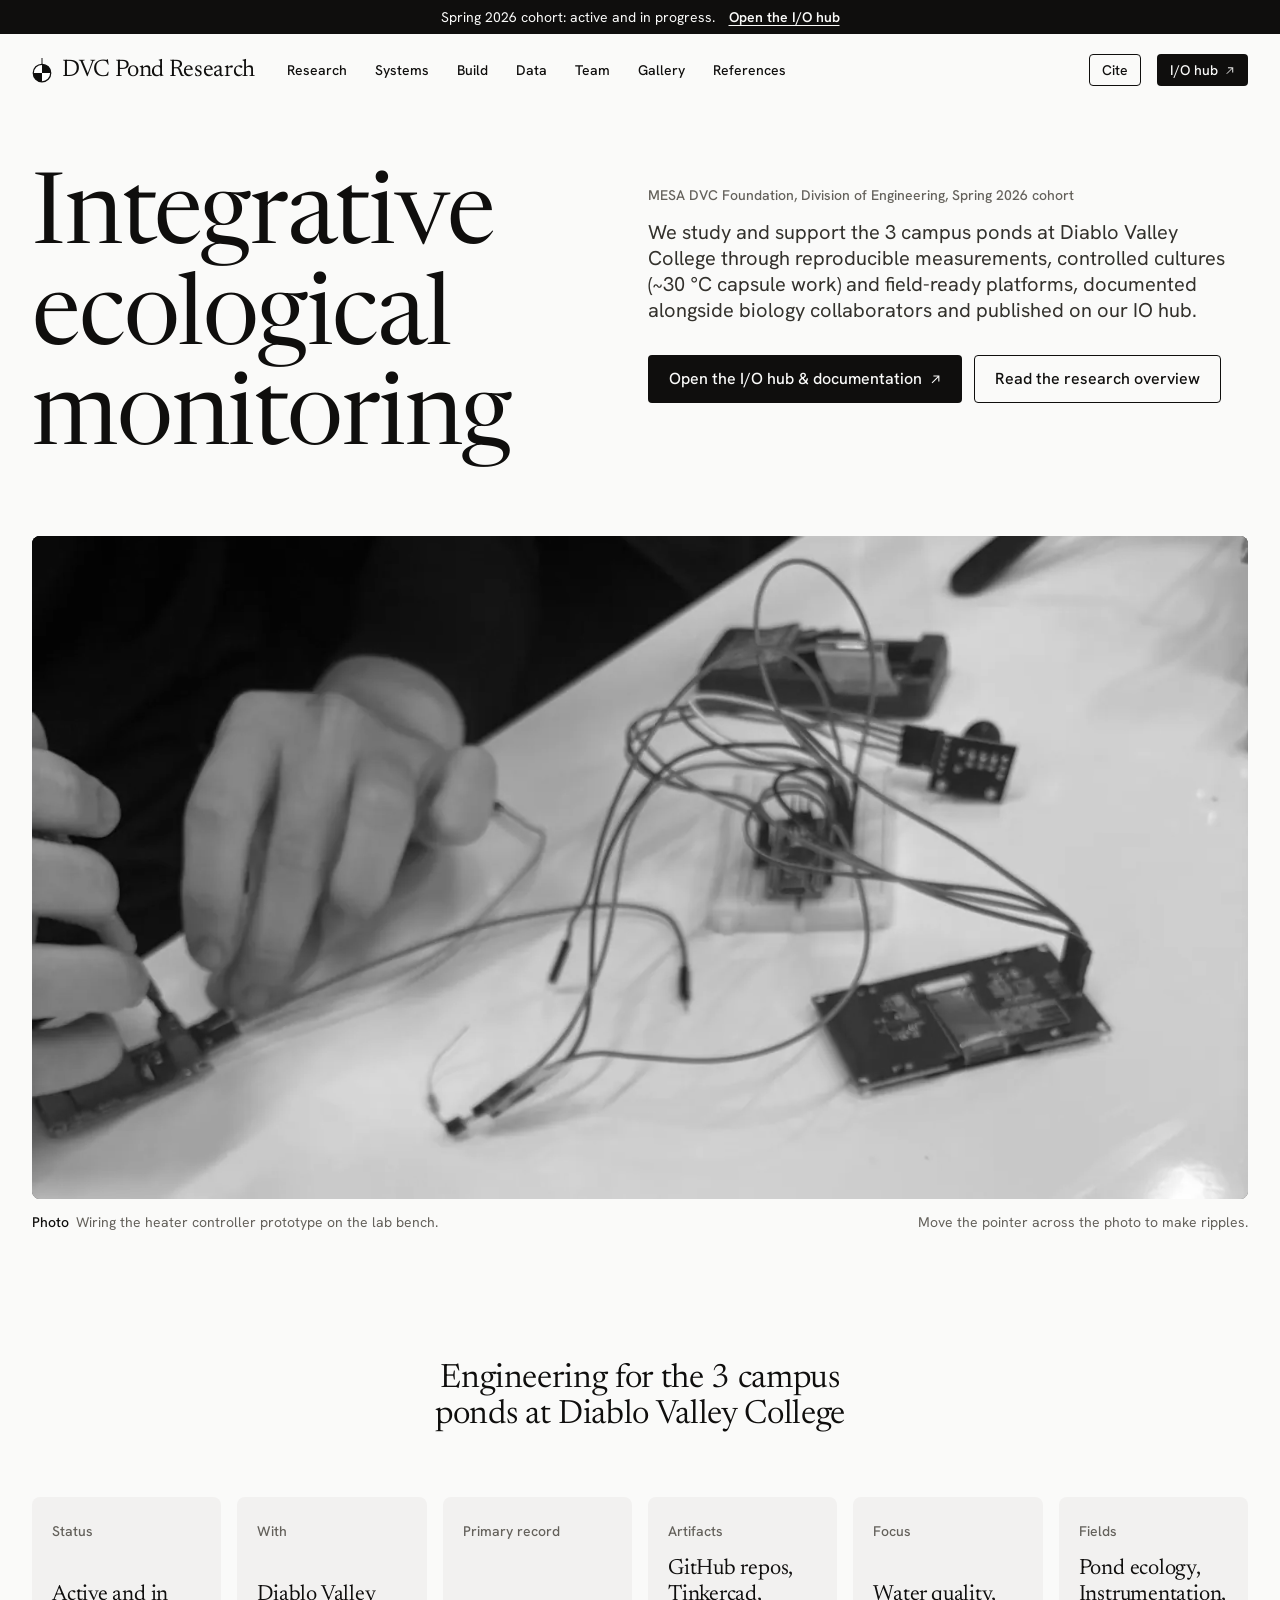
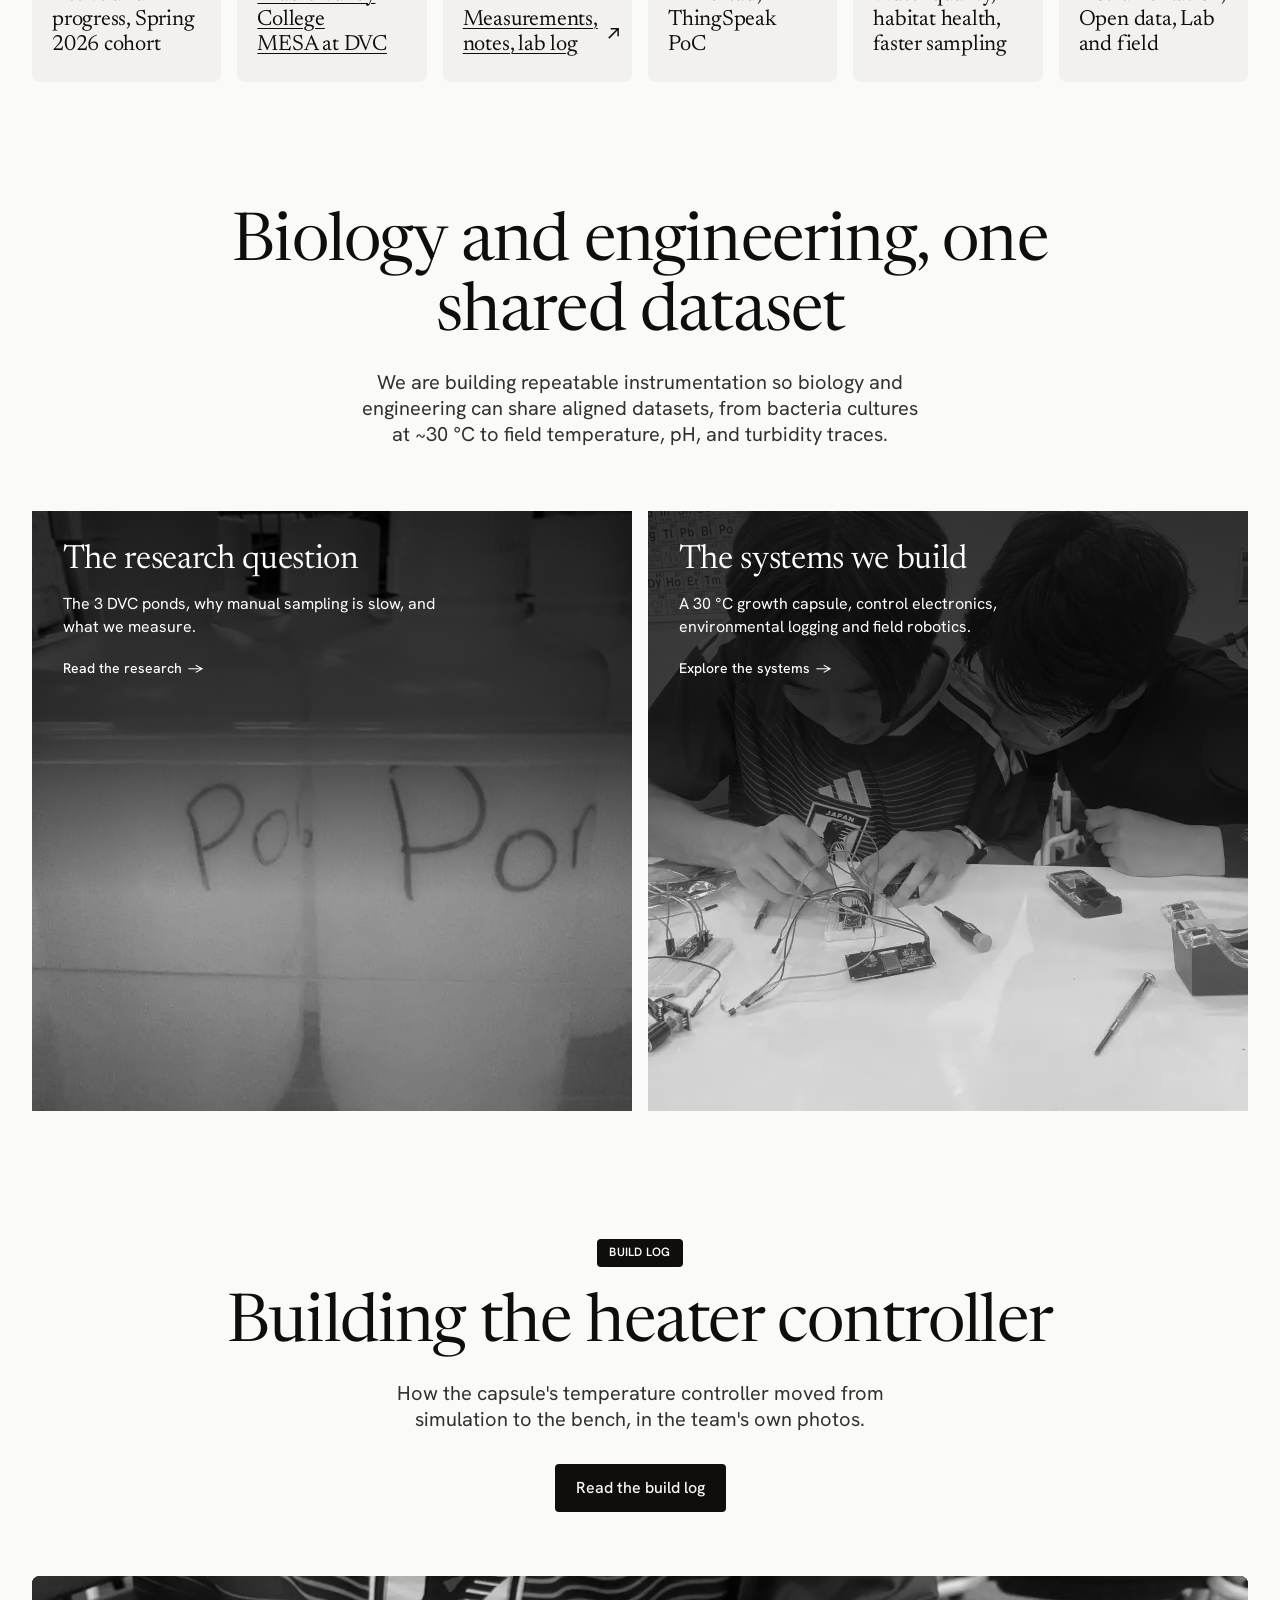
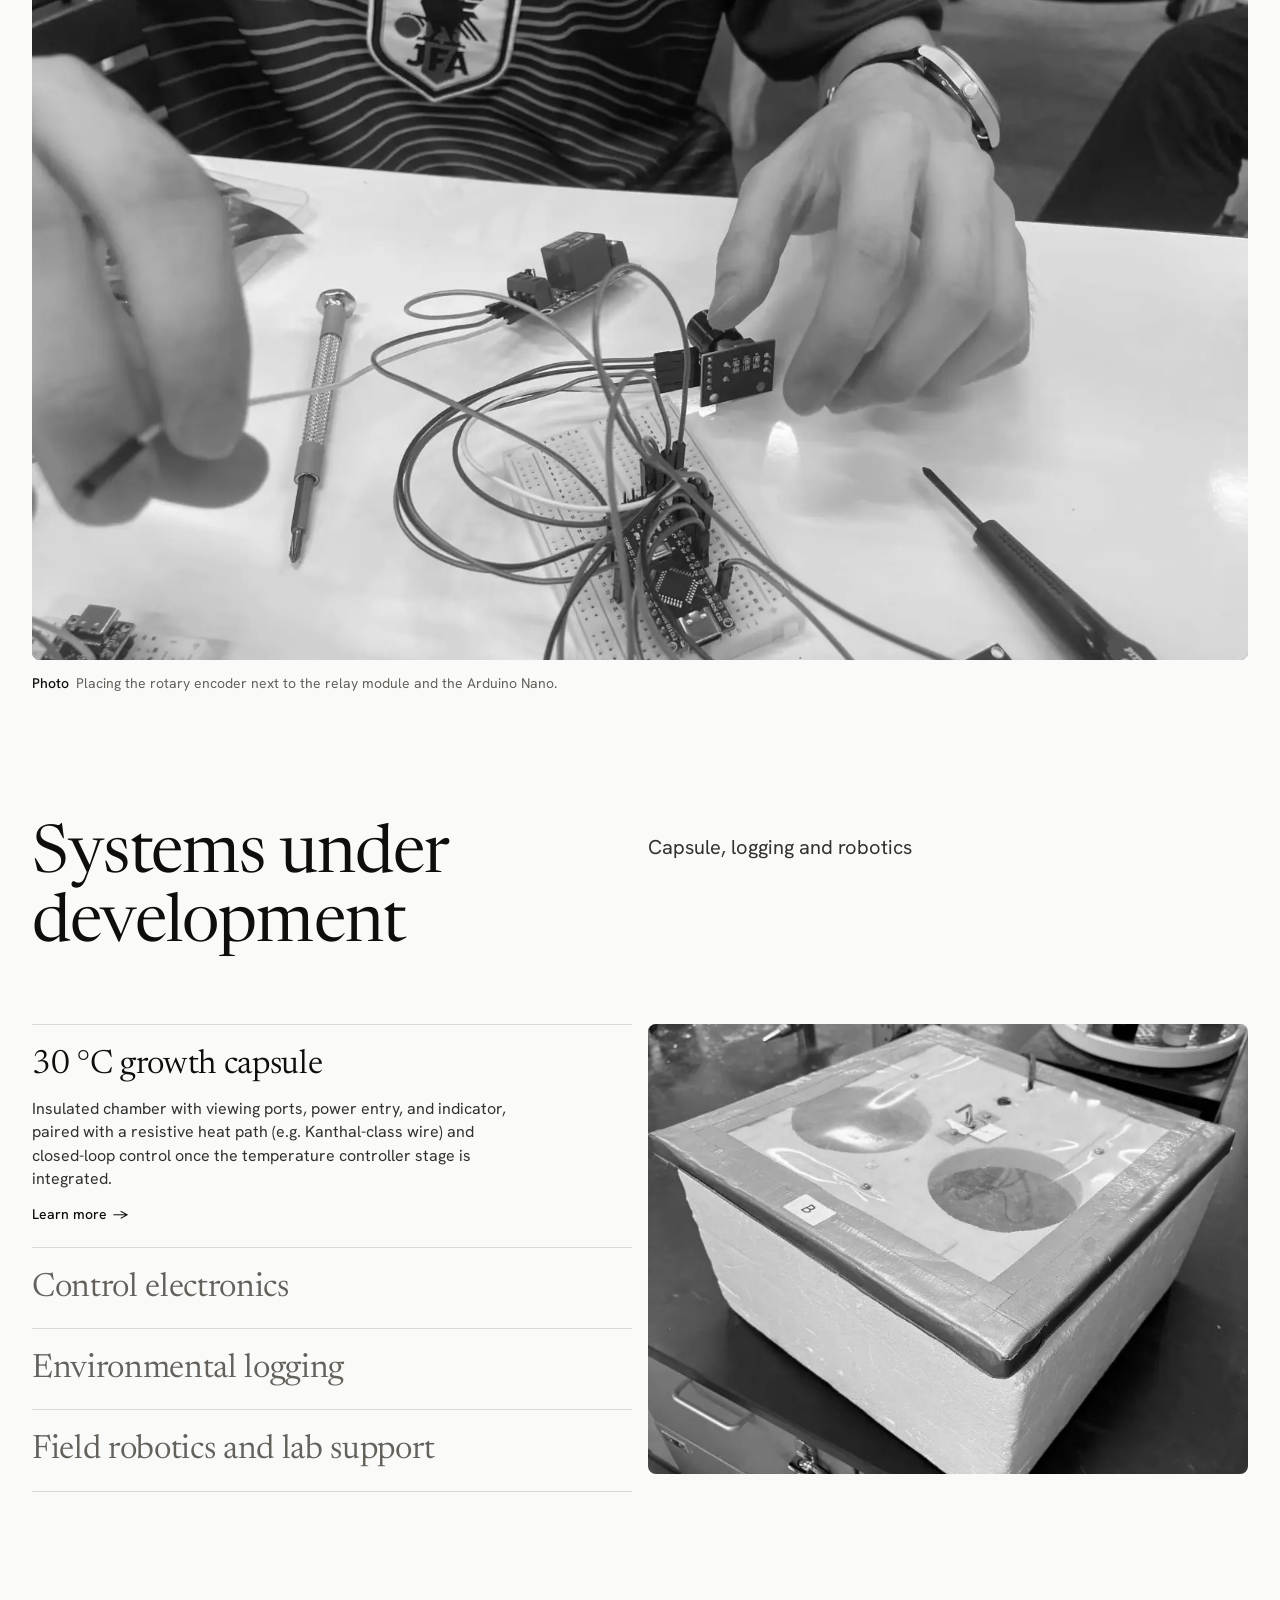
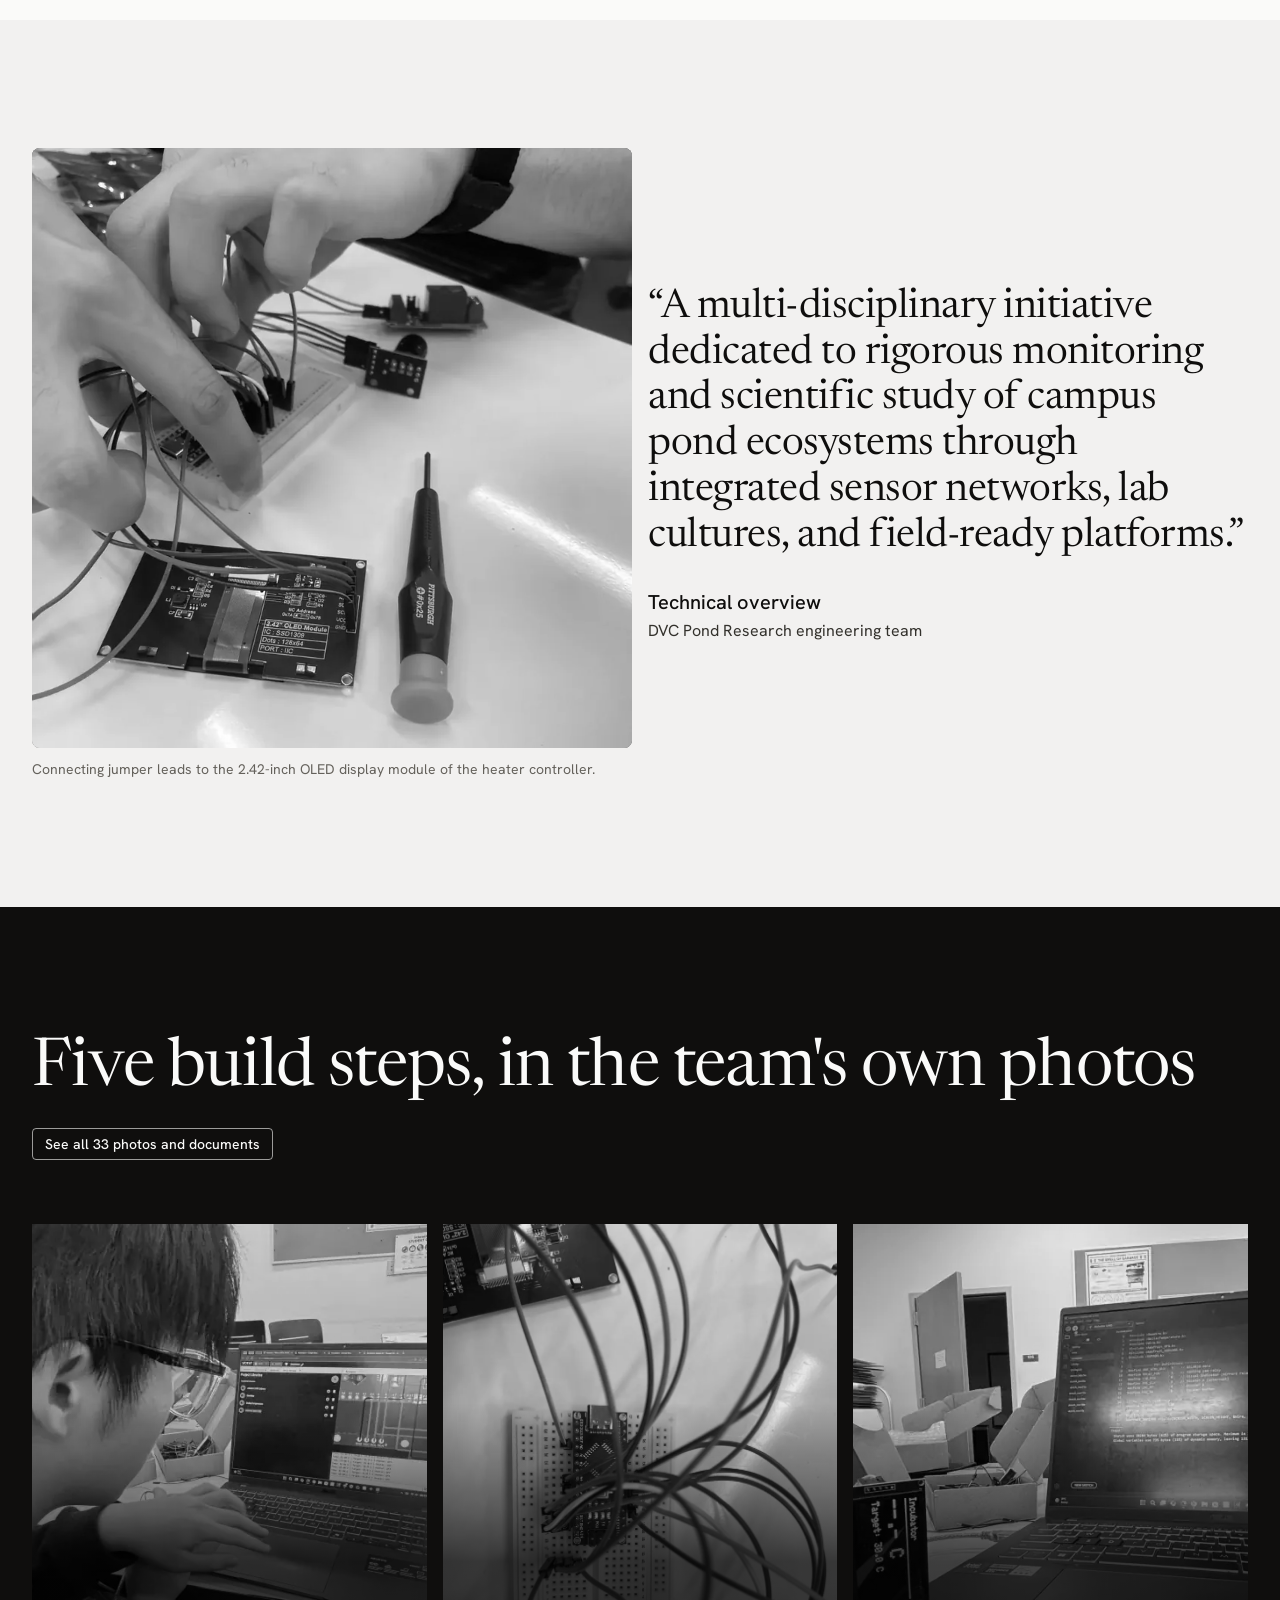
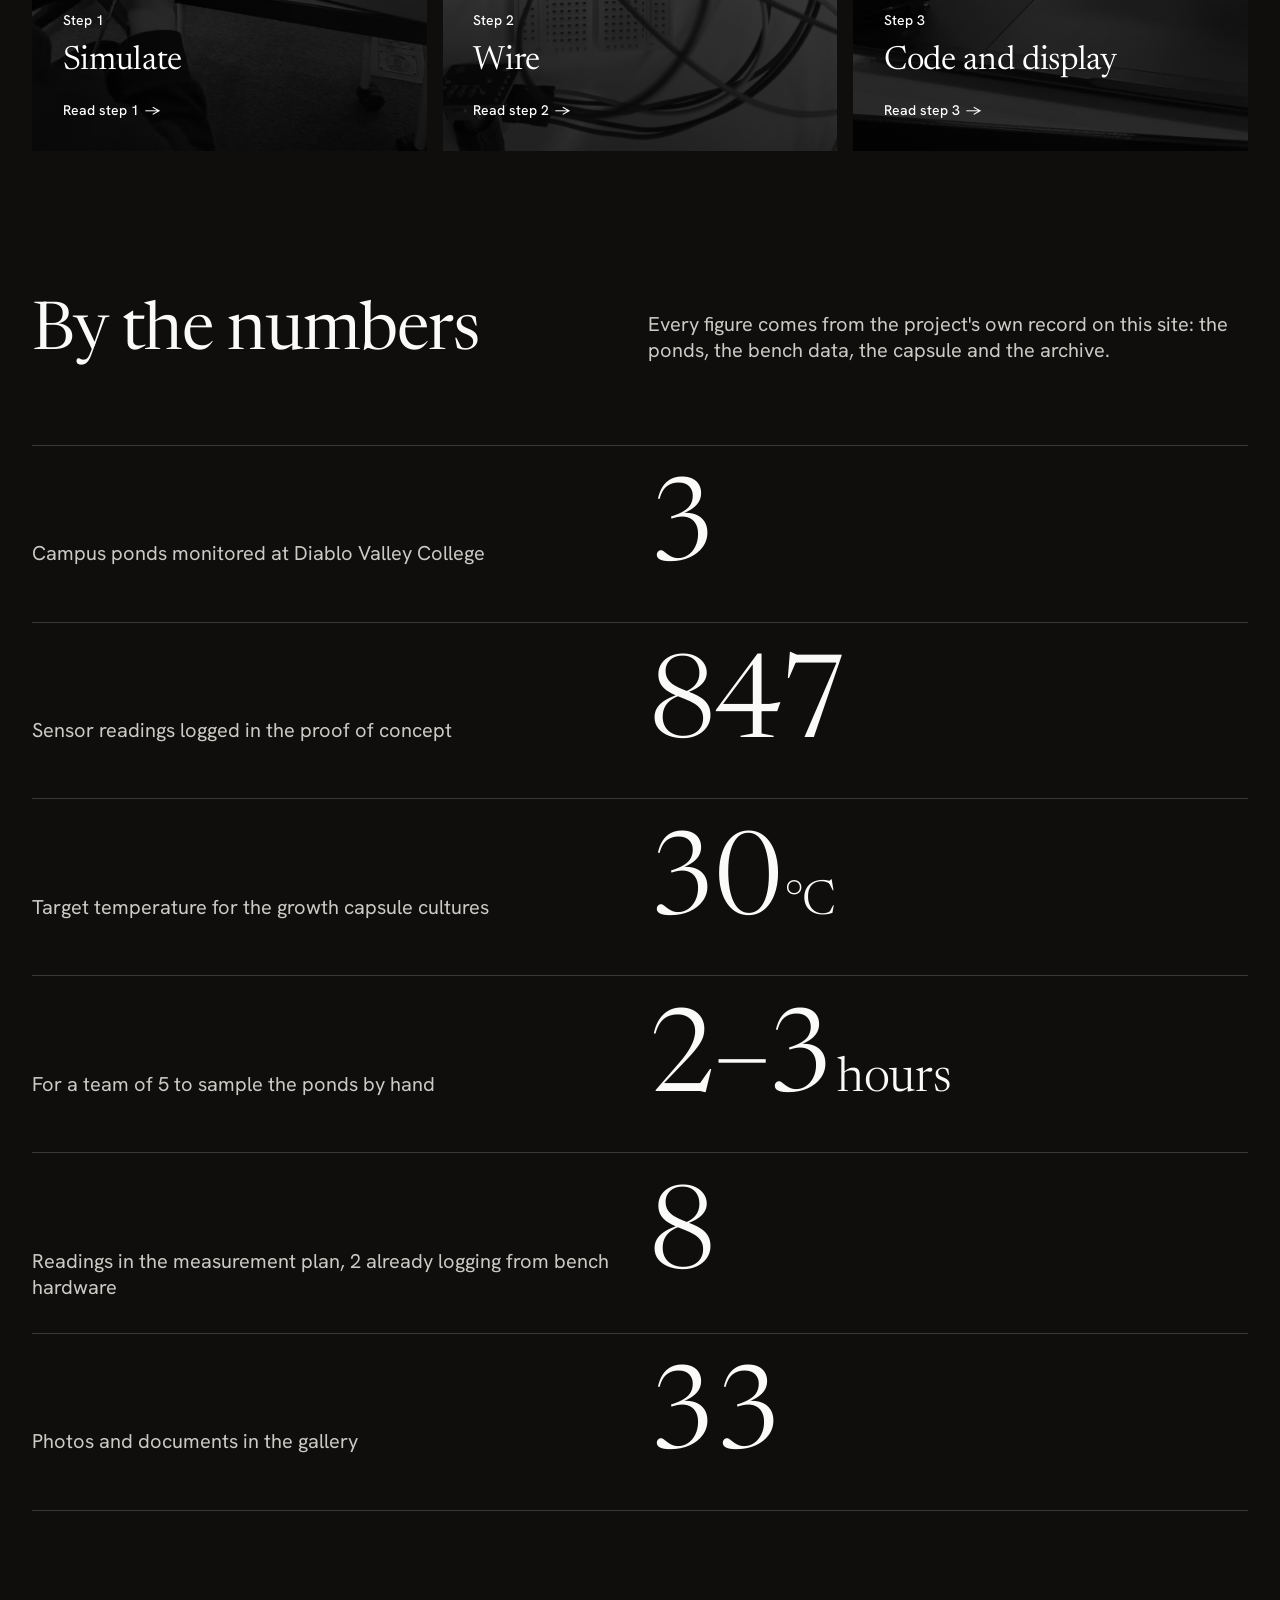
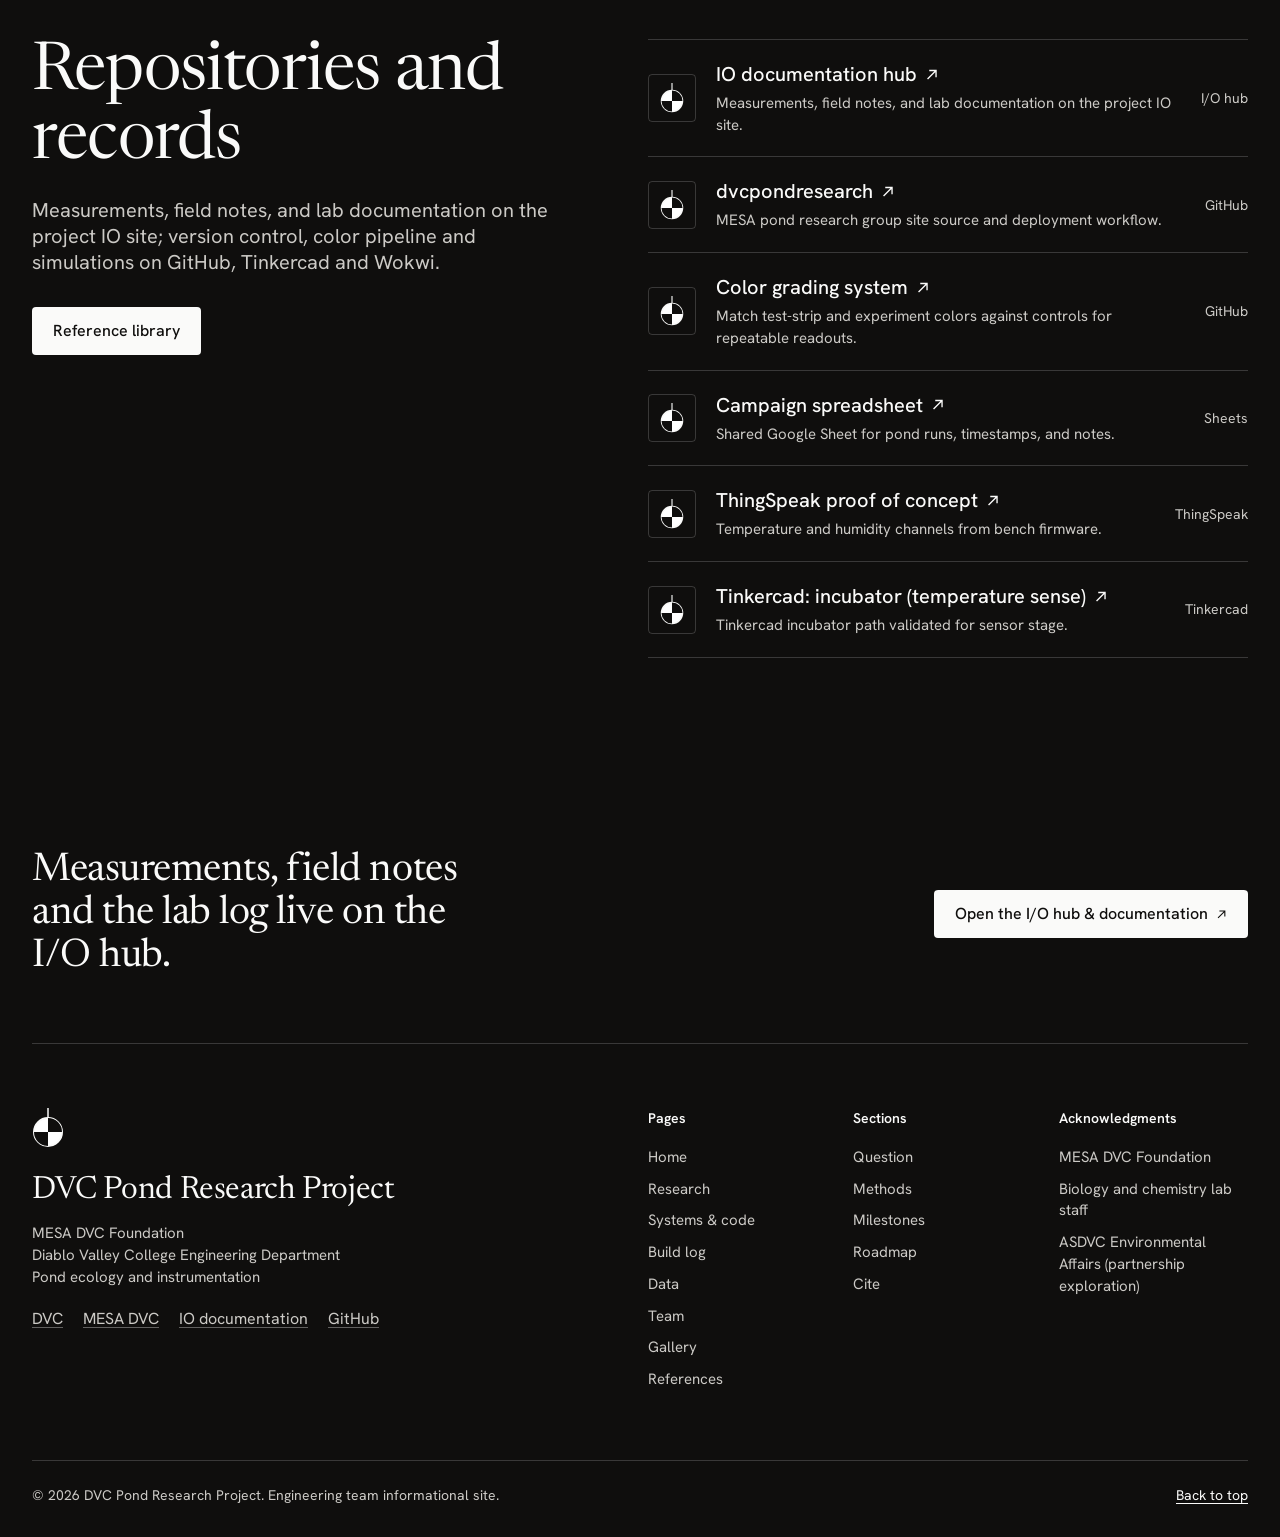
==== commit 52c42113: "Round 3: harvey.ai structure and layout, Newsreader + Hanken Grotesk, multi-page site - Pages mirror" ====
--- a/index.html
+++ b/index.html
@@ -6,16 +6,24 @@
   <title>DVC Pond Research Project | Engineering Team</title>
   <meta name="description" content="Diablo Valley College Pond Research Project: engineering prototypes, IoT logging and lab documentation for the 3 campus ponds. MESA DVC Foundation, Spring 2026 cohort." />
   <meta property="og:title" content="DVC Pond Research Project | Engineering Team" />
-  <meta property="og:description" content="Integrative ecological monitoring of the 3 campus ponds at Diablo Valley College." />
+  <meta property="og:description" content="Diablo Valley College Pond Research Project: engineering prototypes, IoT logging and lab documentation for the 3 campus ponds. MESA DVC Foundation, Spring 2026 cohort." />
   <meta property="og:type" content="website" />
   <meta property="og:url" content="https://shadowesu.github.io/engineering-pond-website/" />
-  <meta property="og:image" content="https://shadowesu.github.io/engineering-pond-website/assets/img/IMG_5968-1600.webp" />
+  <meta property="og:image" content="https://shadowesu.github.io/engineering-pond-website/assets/img/IMG_5968-wide-1376.webp" />
   <link rel="icon" href="data:image/svg+xml,%3Csvg xmlns='http://www.w3.org/2000/svg' viewBox='0 0 32 32'%3E%3Ccircle cx='16' cy='16' r='14' fill='%23fff' stroke='%23000' stroke-width='2'/%3E%3Cpath d='M16 16V2a14 14 0 0 1 14 14zM16 16v14A14 14 0 0 1 2 16z' fill='%23000'/%3E%3C/svg%3E" />
-  <meta name="theme-color" content="#000000" />
+  <meta name="theme-color" content="#fafaf9" />
+  <script>
+    // links into the old single page (index.html#team etc.) land on the page that now holds that section
+    (function () {
+      var m = { mission: "research.html#mission", monitoring: "research.html#monitoring", engineering: "systems.html", build: "build.html", data: "data.html", progress: "data.html#progress", roadmap: "data.html#roadmap", team: "team.html", gallery: "gallery.html", resources: "references.html", cite: "references.html#cite" };
+      var h = location.hash.slice(1);
+      if (m[h]) location.replace(m[h]);
+    })();
+  </script>
   <link rel="preconnect" href="https://fonts.googleapis.com" />
   <link rel="preconnect" href="https://fonts.gstatic.com" crossorigin />
-  <link rel="stylesheet" href="https://fonts.googleapis.com/css2?family=Geist:wght@400..700&family=Source+Serif+4:opsz,wght@8..60,300..600&display=swap" />
-  <link rel="preload" as="image" href="assets/img/IMG_5968-1600.webp" imagesrcset="assets/img/IMG_5968-800.webp 800w, assets/img/IMG_5968-1600.webp 1600w" imagesizes="100vw" fetchpriority="high" />
+  <link rel="stylesheet" href="https://fonts.googleapis.com/css2?family=Hanken+Grotesk:wght@400..600&family=Newsreader:opsz,wght@6..72,300..500&display=swap" />
+  <link rel="preload" as="image" href="assets/img/IMG_5968-wide-1376.webp" imagesrcset="assets/img/IMG_5968-wide-800.webp 800w, assets/img/IMG_5968-wide-1376.webp 1376w, assets/img/IMG_5968-wide-2752.webp 2752w" imagesizes="(min-width: 1760px) 1664px, calc(100vw - 64px)" fetchpriority="high" />
   <link rel="stylesheet" href="styles.css" />
   <script>
     document.documentElement.classList.add("js");
@@ -30,717 +38,304 @@
     <symbol id="i-secchi" viewBox="0 0 32 40"><path d="M16 0v10" style="stroke: var(--rope, currentColor)" stroke-width="1.5"/><circle cx="16" cy="24" r="14" fill="#fff" style="stroke: var(--ring, currentColor)" stroke-width="2"/><path d="M16 24V10a14 14 0 0 1 14 14zM16 24v14A14 14 0 0 1 2 24z" fill="currentColor"/></symbol>
   </svg>
 
+  <div class="topbar">
+    <p class="wrap">Spring 2026 cohort: active and in progress. <a href="https://shadowesu.github.io/dvcpondresearch/" target="_blank" rel="noopener noreferrer">Open the I/O hub<span class="vh"> (opens in a new tab)</span></a></p>
+  </div>
   <header class="site-header" id="top">
     <div class="header-inner wrap">
-      <a class="brand" href="#top" aria-label="DVC Pond Research Engineers, back to top">
-        <svg class="brand-mark" width="22" height="28" aria-hidden="true"><use href="#i-secchi"/></svg>
-        <span class="brand-text">
-          <span class="brand-title">DVC Pond Research Engineers</span>
-          <span class="brand-sub">MESA engineering team</span>
-        </span>
+      <a class="brand" href="index.html" aria-label="DVC Pond Research Engineers, MESA engineering team: home">
+        <svg class="brand-mark" width="20" height="25" aria-hidden="true"><use href="#i-secchi"/></svg>
+        <span class="brand-title">DVC Pond Research</span>
       </a>
-      <nav class="site-nav" id="site-nav" aria-label="Page sections">
+      <nav class="site-nav" id="site-nav" aria-label="Site">
         <ul class="nav-list">
-          <li><a class="nav-link" href="#mission">Question</a></li>
-          <li><a class="nav-link" href="#monitoring">Methods</a></li>
-          <li><a class="nav-link" href="#engineering">Systems</a></li>
-          <li><a class="nav-link" href="#build">Build</a></li>
-          <li><a class="nav-link" href="#data">Data</a></li>
-          <li><a class="nav-link" href="#progress">Milestones</a></li>
-          <li><a class="nav-link" href="#roadmap">Roadmap</a></li>
-          <li><a class="nav-link" href="#team">Team</a></li>
-          <li><a class="nav-link" href="#gallery">Gallery</a></li>
-          <li><a class="nav-link" href="#resources">References</a></li>
-          <li><a class="nav-link" href="#cite">Cite</a></li>
+          <li><a class="nav-link" href="research.html">Research</a></li>
+          <li><a class="nav-link" href="systems.html">Systems</a></li>
+          <li><a class="nav-link" href="build.html">Build</a></li>
+          <li><a class="nav-link" href="data.html">Data</a></li>
+          <li><a class="nav-link" href="team.html">Team</a></li>
+          <li><a class="nav-link" href="gallery.html">Gallery</a></li>
+          <li><a class="nav-link" href="references.html">References</a></li>
         </ul>
       </nav>
-      <a class="btn btn-glass btn-sm header-cta" href="https://shadowesu.github.io/dvcpondresearch/" target="_blank" rel="noopener noreferrer">I/O hub<svg class="i-ext" aria-hidden="true"><use href="#i-ext"/></svg><span class="vh"> (opens in a new tab)</span></a>
-      <button type="button" class="nav-toggle" aria-expanded="false" aria-controls="site-nav">
-        <span class="nav-toggle-bars" aria-hidden="true"></span>
-        <span class="nav-toggle-label">Menu</span>
-      </button>
+      <div class="header-actions">
+        <a class="btn btn-outline btn-sm" href="references.html#cite">Cite</a>
+        <a class="btn btn-solid btn-sm" href="https://shadowesu.github.io/dvcpondresearch/" target="_blank" rel="noopener noreferrer">I/O hub<svg class="i-ext" aria-hidden="true"><use href="#i-ext"/></svg><span class="vh"> (opens in a new tab)</span></a>
+        <button type="button" class="nav-toggle" aria-expanded="false" aria-controls="site-nav" aria-label="Menu">
+          <span class="nav-toggle-bars" aria-hidden="true"></span>
+        </button>
+      </div>
     </div>
     <div class="scroll-meter" aria-hidden="true"><span class="scroll-meter-fill"></span></div>
   </header>
 
   <main id="main">
-    <!-- Hero -->
-    <section class="hero water" aria-labelledby="hero-title" data-water="hero">
-      <div class="media">
-        <img class="media-img" src="assets/img/IMG_5968-1600.webp" srcset="assets/img/IMG_5968-800.webp 800w, assets/img/IMG_5968-1600.webp 1600w" sizes="100vw" width="1600" height="2133" alt="Team members' hands wiring an Arduino Nano on a breadboard, with an OLED display and a rotary encoder on a white lab table" fetchpriority="high" style="--pos-y: 62%" />
-        <canvas class="media-water" aria-hidden="true"></canvas>
-      </div>
-      <div class="hero-inner wrap">
-        <div class="hero-head">
-          <p class="hero-affil">MESA DVC Foundation, Division of Engineering, Spring 2026 cohort</p>
-          <h1 class="hero-title" id="hero-title">
-            <span class="hero-line"><span>Integrative</span></span>
-            <span class="hero-line"><span>ecological</span></span>
-            <span class="hero-line"><span>monitoring</span></span>
+    <!-- Harvey: HeadlineHeroSection -->
+    <section class="section tone-light hero" aria-labelledby="hero-title">
+      <div class="wrap">
+        <div class="grid hero-grid">
+          <h1 class="t-display hero-title c-l" id="hero-title">
+            <span class="line"><span>Integrative</span></span>
+            <span class="line"><span>ecological</span></span>
+            <span class="line"><span>monitoring</span></span>
           </h1>
-        </div>
-        <div class="hero-side">
-          <p class="hero-lead">We study and support the 3 campus ponds at Diablo Valley College through reproducible measurements, controlled cultures (~30&nbsp;°C capsule work) and field-ready platforms, documented alongside biology collaborators and published on our IO hub.</p>
-          <div class="hero-actions">
-            <a class="btn btn-white" href="https://shadowesu.github.io/dvcpondresearch/" target="_blank" rel="noopener noreferrer">Open the I/O hub &amp; documentation<svg class="i-ext" aria-hidden="true"><use href="#i-ext"/></svg><span class="vh"> (opens in a new tab)</span></a>
-            <a class="btn btn-glass" href="#mission">Read the research overview</a>
-            <a class="btn btn-glass" href="#engineering">Systems &amp; code</a>
+          <div class="hero-side c-r">
+            <p class="hero-affil">MESA DVC Foundation, Division of Engineering, Spring 2026 cohort</p>
+            <p class="lead">We study and support the 3 campus ponds at Diablo Valley College through reproducible measurements, controlled cultures (~30&nbsp;°C capsule work) and field-ready platforms, documented alongside biology collaborators and published on our IO hub.</p>
+            <div class="actions">
+              <a class="btn btn-solid" href="https://shadowesu.github.io/dvcpondresearch/" target="_blank" rel="noopener noreferrer">Open the I/O hub &amp; documentation<svg class="i-ext" aria-hidden="true"><use href="#i-ext"/></svg><span class="vh"> (opens in a new tab)</span></a>
+              <a class="btn btn-outline" href="research.html">Read the research overview</a>
+            </div>
           </div>
         </div>
-      </div>
-      <div class="hero-foot wrap">
-        <dl class="facts glass-panel">
-          <div class="fact">
-            <dt>Status</dt>
-            <dd>Active and in progress, Spring 2026 cohort</dd>
+        <figure class="hero-media">
+          <div class="water frame frame-hero" data-water="hero">
+            <img class="media-img" src="assets/img/IMG_5968-wide-800.webp" srcset="assets/img/IMG_5968-wide-800.webp 800w, assets/img/IMG_5968-wide-1376.webp 1376w, assets/img/IMG_5968-wide-2752.webp 2752w" sizes="(min-width: 1760px) 1664px, calc(100vw - 64px)" width="1376" height="750" fetchpriority="high" alt="Team members' hands wiring the heater controller on a white lab table: a relay module, a breadboard with an Arduino Nano, an OLED display module and a rotary encoder" />
+            <canvas class="media-water" aria-hidden="true"></canvas>
           </div>
-          <div class="fact">
-            <dt>With</dt>
-            <dd><a href="https://www.dvc.edu/" target="_blank" rel="noopener noreferrer">Diablo Valley College<span class="vh"> (opens in a new tab)</span></a><br /><a href="https://www.dvc.edu/academics/learning-communities/mesa-program" target="_blank" rel="noopener noreferrer">MESA at DVC<span class="vh"> (opens in a new tab)</span></a></dd>
+          <figcaption class="media-cap"><span><span class="dim">Photo</span>Wiring the heater controller prototype on the lab bench.</span><span class="hero-hint" hidden></span></figcaption>
+        </figure>
+      </div>
+    </section>
+
+    <!-- Harvey: CustomerLogoGridSection -->
+    <section class="section tone-light" aria-labelledby="proof-title">
+      <div class="wrap">
+        <h2 class="t-h3 proof-title" id="proof-title">Engineering for the 3 campus ponds at Diablo Valley College</h2>
+        <dl class="tiles">
+          <div class="tile"><dt>Status</dt><dd>Active and in progress, Spring 2026 cohort</dd></div>
+          <div class="tile"><dt>With</dt><dd><a href="https://www.dvc.edu/" target="_blank" rel="noopener noreferrer">Diablo Valley College<span class="vh"> (opens in a new tab)</span></a><br /><a href="https://www.dvc.edu/academics/learning-communities/mesa-program" target="_blank" rel="noopener noreferrer">MESA at DVC<span class="vh"> (opens in a new tab)</span></a></dd></div>
+          <div class="tile"><dt>Primary record</dt><dd><a href="https://shadowesu.github.io/dvcpondresearch/" target="_blank" rel="noopener noreferrer">Measurements, notes, lab log<svg class="i-ext" aria-hidden="true"><use href="#i-ext"/></svg><span class="vh"> (opens in a new tab)</span></a></dd></div>
+          <div class="tile"><dt>Artifacts</dt><dd>GitHub repos, Tinkercad, ThingSpeak PoC</dd></div>
+          <div class="tile"><dt>Focus</dt><dd>Water quality, habitat health, faster sampling</dd></div>
+          <div class="tile"><dt>Fields</dt><dd>Pond ecology, Instrumentation, Open data, Lab and field</dd></div>
+        </dl>
+      </div>
+    </section>
+
+    <!-- Harvey: AudienceRouterSection -->
+    <section class="section tone-light" aria-labelledby="router-title">
+      <div class="wrap">
+        <header class="head-center">
+          <h2 class="t-h2" id="router-title">Biology and engineering, one shared dataset</h2>
+          <p class="lead">We are building repeatable instrumentation so biology and engineering can share aligned datasets, from bacteria cultures at ~30&nbsp;°C to field temperature, pH, and turbidity traces.</p>
+        </header>
+        <div class="cards-2">
+          <a class="card-photo" href="research.html">
+            <img src="assets/img/IMG_9301-480.webp" srcset="assets/img/IMG_9301-480.webp 480w, assets/img/IMG_9301-768.webp 768w" sizes="(min-width: 1024px) 48vw, 92vw" width="768" height="1024" loading="lazy" decoding="async" alt="2 plastic sample bottles with Pond handwritten on the labels" />
+            <div class="card-body">
+              <h3 class="t-h3">The research question</h3>
+              <p>The 3 DVC ponds, why manual sampling is slow, and what we measure.</p>
+              <span class="arrow-link">Read the research</span>
+            </div>
+          </a>
+          <a class="card-photo" href="systems.html">
+            <img src="assets/img/IMG_7352-800.webp" srcset="assets/img/IMG_7352-800.webp 800w, assets/img/IMG_7352-1600.webp 1600w" sizes="(min-width: 1024px) 48vw, 92vw" width="1600" height="1200" loading="lazy" decoding="async" style="object-position: 40% 50%" alt="2 team members wiring a breadboard with an OLED display, a rotary encoder and screwdrivers on the table" />
+            <div class="card-body">
+              <h3 class="t-h3">The systems we build</h3>
+              <p>A 30&nbsp;°C growth capsule, control electronics, environmental logging and field robotics.</p>
+              <span class="arrow-link">Explore the systems</span>
+            </div>
+          </a>
+        </div>
+      </div>
+    </section>
+
+    <!-- Harvey: CenteredMediaHeroSection -->
+    <section class="section tone-light" aria-labelledby="build-teaser-title">
+      <div class="wrap">
+        <header class="head-center">
+          <p><span class="pill">BUILD LOG</span></p>
+          <h2 class="t-h2" id="build-teaser-title" style="margin-top: 24px">Building the heater controller</h2>
+          <p class="lead">How the capsule's temperature controller moved from simulation to the bench, in the team's own photos.</p>
+          <a class="btn btn-solid" href="build.html">Read the build log</a>
+        </header>
+        <figure>
+          <div class="water frame frame-wide" data-water="build">
+            <img class="media-img" src="assets/img/IMG_7357-800.webp" srcset="assets/img/IMG_7357-800.webp 800w, assets/img/IMG_7357-1600.webp 1600w" sizes="(min-width: 1760px) 1664px, calc(100vw - 64px)" width="1600" height="1200" loading="lazy" decoding="async" style="--pos-y: 60%" alt="Close-up of hands placing a rotary encoder next to a relay module and an Arduino Nano on a breadboard" />
+            <canvas class="media-water" aria-hidden="true"></canvas>
           </div>
-          <div class="fact">
-            <dt>Primary record</dt>
-            <dd><a href="https://shadowesu.github.io/dvcpondresearch/" target="_blank" rel="noopener noreferrer">Measurements, notes, lab log<svg class="i-ext" aria-hidden="true"><use href="#i-ext"/></svg><span class="vh"> (opens in a new tab)</span></a></dd>
+          <figcaption class="media-cap"><span><span class="dim">Photo</span>Placing the rotary encoder next to the relay module and the Arduino Nano.</span></figcaption>
+        </figure>
+      </div>
+    </section>
+
+    <!-- Harvey: product innovation (tab list + media) -->
+    <section class="section tone-light" aria-labelledby="systems-title">
+      <div class="wrap">
+        <div class="grid head-split">
+          <h2 class="t-h2 c-l" id="systems-title">Systems under development</h2>
+          <p class="lead c-r">Capsule, logging and robotics</p>
+        </div>
+        <div class="grid tabs" data-tabs>
+          <ul class="tab-list">
+            <li class="tab is-active">
+              <h3><button type="button" class="tab-btn" aria-expanded="true" aria-controls="tab-capsule">30&nbsp;°C growth capsule</button></h3>
+              <div class="tab-panel" id="tab-capsule">
+                <p>Insulated chamber with viewing ports, power entry, and indicator, paired with a resistive heat path (e.g. Kanthal-class wire) and closed-loop control once the temperature controller stage is integrated.</p>
+                <a class="arrow-link" href="systems.html#capsule">Learn more</a>
+              </div>
+              <figure class="tab-media photo"><img src="assets/img/IMG_9290-480.webp" srcset="assets/img/IMG_9290-480.webp 480w, assets/img/IMG_9290-768.webp 768w" sizes="(min-width: 1024px) 48vw, 92vw" width="768" height="1024" loading="lazy" decoding="async" alt="Insulated prototype capsule with 2 round viewing ports on a lab bench" /></figure>
+            </li>
+            <li class="tab">
+              <h3><button type="button" class="tab-btn" aria-expanded="false" aria-controls="tab-control">Control electronics</button></h3>
+              <div class="tab-panel" id="tab-control">
+                <p>Microcontroller bring-up in simulation, then hardware: thermostat lesson analogs in Tinkercad, Wokwi for firmware checks, then capsule wiring with faculty-reviewed power limits.</p>
+                <a class="arrow-link" href="systems.html#control">Learn more</a>
+              </div>
+              <figure class="tab-media photo"><img src="assets/img/IMG_9292-480.webp" srcset="assets/img/IMG_9292-480.webp 480w, assets/img/IMG_9292-768.webp 768w" sizes="(min-width: 1024px) 48vw, 92vw" width="768" height="1024" loading="lazy" decoding="async" alt="Laptop showing an Arduino circuit simulation with an LCD in Tinkercad" /></figure>
+            </li>
+            <li class="tab">
+              <h3><button type="button" class="tab-btn" aria-expanded="false" aria-controls="tab-logging">Environmental logging</button></h3>
+              <div class="tab-panel" id="tab-logging">
+                <p>24/7 temperature &amp; humidity with live display + ThingSpeak (or successor) channels.</p>
+                <a class="arrow-link" href="research.html#monitoring">Learn more</a>
+              </div>
+              <figure class="tab-media photo"><img src="assets/img/image-a8b3-480.webp" srcset="assets/img/image-a8b3-480.webp 480w, assets/img/image-a8b3-771.webp 771w" sizes="(min-width: 1024px) 48vw, 92vw" width="771" height="1024" loading="lazy" decoding="async" alt="NodeMCU ESP8266 on a breadboard with OLED display and DHT sensor, wired on a windowsill" /></figure>
+            </li>
+            <li class="tab">
+              <h3><button type="button" class="tab-btn" aria-expanded="false" aria-controls="tab-robotics">Field robotics and lab support</button></h3>
+              <div class="tab-panel" id="tab-robotics">
+                <p>Robotic fish / boat concepts for mobile temperature and water-quality mapping; cart-scale prep for pH, scales, and hot-plate workflows supporting bio cultures.</p>
+                <a class="arrow-link" href="systems.html#robotics">Learn more</a>
+              </div>
+              <figure class="tab-media photo"><img src="assets/img/IMG_9303-480.webp" srcset="assets/img/IMG_9303-480.webp 480w, assets/img/IMG_9303-1024.webp 1024w" sizes="(min-width: 1024px) 48vw, 92vw" width="1024" height="768" loading="lazy" decoding="async" alt="Lab carts holding a heating mantle, tubing and vacuum pumps" /></figure>
+            </li>
+          </ul>
+        </div>
+      </div>
+    </section>
+
+    <!-- Harvey: QuoteCarouselSection -->
+    <section class="section tone-alt" aria-label="Project statement">
+      <div class="wrap grid quote-grid">
+        <figure class="c-l">
+          <div class="water frame quote-photo" data-water="quote">
+            <img class="media-img" src="assets/img/IMG_7355-sq-800.webp" srcset="assets/img/IMG_7355-sq-800.webp 800w, assets/img/IMG_7355-sq-1200.webp 1200w" sizes="(min-width: 1024px) 48vw, 92vw" width="1200" height="1200" loading="lazy" decoding="async" alt="Close-up of hands connecting jumper leads to a 2.42-inch OLED display module, with a relay module and a screwdriver on the table" />
+            <canvas class="media-water" aria-hidden="true"></canvas>
           </div>
-          <div class="fact">
-            <dt>Artifacts</dt>
-            <dd>GitHub repos, Tinkercad, ThingSpeak PoC</dd>
-          </div>
-          <div class="fact">
-            <dt>Focus</dt>
-            <dd>Water quality, habitat health, faster sampling</dd>
-          </div>
+          <figcaption class="quote-photo-cap">Connecting jumper leads to the 2.42-inch OLED display module of the heater controller.</figcaption>
+        </figure>
+        <blockquote class="c-r">
+          <p class="quote-text">“A multi-disciplinary initiative dedicated to rigorous monitoring and scientific study of campus pond ecosystems through integrated sensor networks, lab cultures, and field-ready platforms.”</p>
+          <cite class="quote-cite"><strong>Technical overview</strong><span>DVC Pond Research engineering team</span></cite>
+        </blockquote>
+      </div>
+    </section>
+
+    <!-- Harvey: CaseStudyCarouselSection -->
+    <section class="section tone-dark" aria-labelledby="steps-title">
+      <div class="wrap">
+        <div class="row-head">
+          <h2 class="t-h2" id="steps-title">Five build steps, in the team's own photos</h2>
+          <a class="btn btn-outline-light btn-sm" href="gallery.html">See all 33 photos and documents</a>
+        </div>
+        <ul class="track" tabindex="0" aria-label="Build log steps (scrolls sideways)">
+          <li><a class="card-photo scrim-bottom" href="build.html#step-1"><img src="assets/img/IMG_3958-800.webp" srcset="assets/img/IMG_3958-800.webp 800w, assets/img/IMG_3958-1600.webp 1600w" sizes="(min-width: 1024px) 31vw, (min-width: 640px) 48vw, 82vw" width="1600" height="1200" loading="lazy" decoding="async" alt="A team member at a laptop running a Wokwi simulation of the incubator circuit, with the serial log on screen" /><div class="card-body"><span class="card-num">Step 1</span><h3>Simulate</h3><span class="arrow-link">Read step 1</span></div></a></li>
+          <li><a class="card-photo scrim-bottom" href="build.html#step-2"><img src="assets/img/IMG_7359-800.webp" srcset="assets/img/IMG_7359-800.webp 800w, assets/img/IMG_7359-1600.webp 1600w" sizes="(min-width: 1024px) 31vw, (min-width: 640px) 48vw, 82vw" width="800" height="1067" loading="lazy" decoding="async" alt="Top-down view of an Arduino Nano on a breadboard with many jumper wires and a rotary encoder" /><div class="card-body"><span class="card-num">Step 2</span><h3>Wire</h3><span class="arrow-link">Read step 2</span></div></a></li>
+          <li><a class="card-photo scrim-bottom" href="build.html#step-3"><img src="assets/img/IMG_3963-800.webp" srcset="assets/img/IMG_3963-800.webp 800w, assets/img/IMG_3963-1600.webp 1600w" sizes="(min-width: 1024px) 31vw, (min-width: 640px) 48vw, 82vw" width="1600" height="1200" loading="lazy" decoding="async" style="object-position: 30% 50%" alt="An OLED display reading Incubator, Target: 30.0 C next to a laptop showing the Arduino IDE sketch" /><div class="card-body"><span class="card-num">Step 3</span><h3>Code and display</h3><span class="arrow-link">Read step 3</span></div></a></li>
+          <li><a class="card-photo scrim-bottom" href="build.html#step-4"><img src="assets/img/IMG_team-test-800.webp" srcset="assets/img/IMG_team-test-800.webp 800w, assets/img/IMG_team-test-1600.webp 1600w" sizes="(min-width: 1024px) 31vw, (min-width: 640px) 48vw, 82vw" width="800" height="1067" loading="lazy" decoding="async" alt="3 team members' hands holding the incubator controller outdoors; the OLED shows FAULT: HEAT OFF and Check sensor / temp" /><div class="card-body"><span class="card-num">Step 4</span><h3>Test</h3><span class="arrow-link">Read step 4</span></div></a></li>
+          <li><a class="card-photo scrim-bottom" href="build.html#step-5"><img src="assets/img/IMG_7368-800.webp" srcset="assets/img/IMG_7368-800.webp 800w, assets/img/IMG_7368-1600.webp 1600w" sizes="(min-width: 1024px) 31vw, (min-width: 640px) 48vw, 82vw" width="800" height="1067" loading="lazy" decoding="async" alt="Handwritten whiteboard notes: manual temp, code error last meeting, average temp take 3 data, heat pad to connect, connect wire last meeting, the temp sensor not accurate" /><div class="card-body"><span class="card-num">Step 5</span><h3>Debug notes</h3><span class="arrow-link">Read step 5</span></div></a></li>
+        </ul>
+      </div>
+    </section>
+
+    <!-- Harvey: StatsSection -->
+    <section class="section tone-dark" aria-labelledby="numbers-title">
+      <div class="wrap">
+        <div class="grid stats-head head-split">
+          <h2 class="t-h2 c-l" id="numbers-title">By the numbers</h2>
+          <p class="lead c-r">Every figure comes from the project's own record on this site: the ponds, the bench data, the capsule and the archive.</p>
+        </div>
+        <dl class="stat-rows">
+          <div class="grid stat-row"><dt class="c-l">Campus ponds monitored at Diablo Valley College</dt><dd class="c-r">3</dd></div>
+          <div class="grid stat-row"><dt class="c-l">Sensor readings logged in the proof of concept</dt><dd class="c-r">847</dd></div>
+          <div class="grid stat-row"><dt class="c-l">Target temperature for the growth capsule cultures</dt><dd class="c-r">30<small>°C</small></dd></div>
+          <div class="grid stat-row"><dt class="c-l">For a team of 5 to sample the ponds by hand</dt><dd class="c-r">2–3<small>hours</small></dd></div>
+          <div class="grid stat-row"><dt class="c-l">Readings in the measurement plan, 2 already logging from bench hardware</dt><dd class="c-r">8</dd></div>
+          <div class="grid stat-row"><dt class="c-l">Photos and documents in the gallery</dt><dd class="c-r">33</dd></div>
         </dl>
-        <div class="hero-meta">
-          <p><span class="dim">Fields</span> Pond ecology, Instrumentation, Open data, Lab and field</p>
-          <p class="hero-cap"><span class="dim">Photo</span> Wiring the heater controller prototype on the lab bench.<span class="hero-hint" hidden></span></p>
-        </div>
-      </div>
-    </section>
-
-    <!-- Question -->
-    <section class="section section-question" id="mission" aria-labelledby="mission-title">
-      <div class="wrap">
-        <div class="question-grid">
-          <header class="section-head">
-            <h2 id="mission-title">Mission and problem framing</h2>
-            <p class="section-sub">Stakeholders, ponds and sampling efficiency</p>
-            <div class="sampling" role="group" aria-label="Manual sampling time">
-              <p class="sampling-figure">2–3<span> hours</span></p>
-              <p class="sampling-text">for a team of 5 to sample the ponds by hand, across multiple sites. Faster, repeatable sampling is the problem this team is working on.</p>
-            </div>
-          </header>
-          <div class="prose">
-            <p>The 3 DVC ponds support turtles, ducks, geese, and other wildlife. Observations note murky water, algae on walls, and occasional stressed fauna; circulation and aeration may be limiting factors. Manual sampling has taken <strong>2–3 hours for a team of 5</strong> across multiple sites, which is slow for decision-grade monitoring.</p>
-            <p>We are building <strong>repeatable instrumentation</strong> (lab capsule, bench IoT, and surface/underwater platforms) so biology and engineering can share aligned datasets, from bacteria cultures at ~30&nbsp;°C to field temperature, pH, and turbidity traces.</p>
-          </div>
-          <figure class="question-photo photo">
-            <img src="assets/img/IMG_9301-768.webp" srcset="assets/img/IMG_9301-480.webp 480w, assets/img/IMG_9301-768.webp 768w" sizes="(min-width: 1100px) 24vw, (min-width: 700px) 40vw, 92vw" width="768" height="1024" loading="lazy" decoding="async" alt="2 plastic sample bottles with Pond handwritten on the labels" />
-            <figcaption>Sample bottles labelled Pond, in the lab.</figcaption>
-          </figure>
-        </div>
-
-        <div class="glance">
-          <h3 class="glance-title">At a glance</h3>
-          <ul class="glance-list">
-            <li><strong>Pond health</strong><span>Clear metrics for stewardship of all 3 ponds.</span></li>
-            <li><strong>30&nbsp;°C capsule</strong><span>Controlled cultures for bio team protocols.</span></li>
-            <li><strong>IoT monitor / boat</strong><span>pH, temp, turbidity, DO, GPS, RC operation (per design reviews).</span></li>
-            <li><strong>Color pipeline</strong><span>Test strips + controlled lighting + grading software on GitHub.</span></li>
-            <li><strong>Funding path</strong><span>Student-government presentation; ASDVC Environmental Affairs partnership.</span></li>
-          </ul>
-        </div>
-      </div>
-    </section>
-
-    <!-- Full-bleed statement -->
-    <section class="bleed water" aria-label="Project statement" data-water="bleed">
-      <div class="media">
-        <img class="media-img" src="assets/img/IMG_7355-1600.webp" srcset="assets/img/IMG_7355-800.webp 800w, assets/img/IMG_7355-1600.webp 1600w" sizes="100vw" width="1600" height="1200" loading="lazy" decoding="async" alt="Close-up of hands connecting jumper leads to a 2.42-inch OLED display module, with a relay module and a screwdriver on the table" style="--pos-y: 50%" />
-        <canvas class="media-water" aria-hidden="true"></canvas>
-      </div>
-      <div class="bleed-inner wrap">
-        <blockquote class="statement">
-          <p>“A multi-disciplinary initiative dedicated to rigorous monitoring and scientific study of campus pond ecosystems through integrated sensor networks, lab cultures, and field-ready platforms.”</p>
-          <cite>Technical overview, DVC Pond Research engineering team</cite>
-        </blockquote>
-        <p class="bleed-cap"><span class="dim">Photo</span> Connecting jumper leads to the 2.42-inch OLED display module of the heater controller.</p>
-      </div>
-    </section>
-
-    <!-- Methods -->
-    <section class="section section-methods" id="monitoring" aria-labelledby="monitoring-title">
-      <div class="wrap">
-        <header class="section-head section-head-wide">
-          <h2 id="monitoring-title">Monitoring and proof of concept</h2>
-          <p class="section-sub">Cloud logging and bench hardware</p>
-        </header>
-
-        <div class="measure">
-          <h3 class="measure-title">What we measure, and where each reading stands</h3>
-          <p class="measure-note">Compiled from the project goals, roadmap and milestones on this page. Plans change with design reviews.</p>
-          <div class="table-scroll" tabindex="0" role="region" aria-label="Measurement plan table">
-            <table class="measure-table">
-              <thead>
-                <tr><th scope="col">Reading</th><th scope="col">How</th><th scope="col">Status</th></tr>
-              </thead>
-              <tbody>
-                <tr><th scope="row">Temperature</th><td>DHT-style sensor on the ESP8266 bench prototype; ThingSpeak Field 1 (°F). Blueprint goal: start with the temperature sensor path.</td><td><span class="state state-live">Logging from bench hardware</span></td></tr>
-                <tr><th scope="row">Humidity</th><td>Same bench prototype; ThingSpeak Field 2 (%).</td><td><span class="state state-live">Logging from bench hardware</span></td></tr>
-                <tr><th scope="row">pH</th><td>Sensing plan lists temperature and pH first; test strips read against lab control swatches.</td><td><span class="state state-next">Planned first</span></td></tr>
-                <tr><th scope="row">Turbidity</th><td>Sensing plan, after temperature and pH.</td><td><span class="state">Planned</span></td></tr>
-                <tr><th scope="row">Dissolved oxygen</th><td>Sensing plan, after temperature and pH.</td><td><span class="state">Planned</span></td></tr>
-                <tr><th scope="row">General hardness</th><td>Hardness testing in the sensing plan.</td><td><span class="state">Planned</span></td></tr>
-                <tr><th scope="row">Position (GPS)</th><td>IoT monitor / boat design reviews; GPS tutorials for waypoint logging.</td><td><span class="state">Planned</span></td></tr>
-                <tr><th scope="row">Test strip color</th><td>Color grading system on GitHub; camera + model path under evaluation.</td><td><span class="state state-next">Software on GitHub</span></td></tr>
-              </tbody>
-            </table>
-          </div>
-        </div>
-
-        <div class="instruments">
-          <article class="instrument">
-            <figure class="instrument-figure instrument-figure-phone">
-              <img src="assets/img/image-9a50-460.webp" width="460" height="1024" loading="lazy" decoding="async" alt="ThingSpeak mobile dashboard showing temperature and humidity proof-of-concept charts" />
-            </figure>
-            <div class="instrument-body">
-              <h3>ThingSpeak dashboard</h3>
-              <p class="instrument-tags">Field 1 and Field 2</p>
-              <p>Temperature (°F) and humidity (%) channels uploaded from prototype firmware, used as an end-to-end check before field deployment.</p>
-            </div>
-          </article>
-          <article class="instrument">
-            <figure class="instrument-figure">
-              <img src="assets/img/image-a8b3-771.webp" srcset="assets/img/image-a8b3-480.webp 480w, assets/img/image-a8b3-771.webp 771w" sizes="(min-width: 960px) 26vw, 90vw" width="771" height="1024" loading="lazy" decoding="async" alt="NodeMCU ESP8266 on a breadboard with OLED display and DHT sensor, wired on a windowsill" />
-            </figure>
-            <div class="instrument-body">
-              <h3>Bench prototype</h3>
-              <p class="instrument-tags">ESP8266, OLED, DHT</p>
-              <p>NodeMCU-class board with local display, DHT-style temperature/humidity sensing, and WiFi uplink: the foundation for capsule logging and future pond surface nodes.</p>
-              <ul class="ticks">
-                <li>Local readout on OLED; cloud charts on ThingSpeak</li>
-                <li>Next integration: temperature controller + heat coil assembly</li>
-                <li>Align sensor fusion / navigation research with field goals</li>
-              </ul>
-            </div>
-          </article>
-        </div>
-      </div>
-    </section>
-
-    <!-- Systems -->
-    <section class="section section-systems" id="engineering" aria-labelledby="engineering-title">
-      <div class="wrap">
-        <header class="section-head section-head-wide">
-          <h2 id="engineering-title">Systems under development</h2>
-          <p class="section-sub">Capsule, logging and robotics</p>
-        </header>
-
-        <article class="feature">
-          <figure class="feature-figure">
-            <img src="assets/img/IMG_9290-768.webp" srcset="assets/img/IMG_9290-480.webp 480w, assets/img/IMG_9290-768.webp 768w" sizes="(min-width: 960px) 40vw, 92vw" width="768" height="1024" loading="lazy" decoding="async" alt="Insulated prototype capsule with 2 round viewing ports on a lab bench" />
-          </figure>
-          <div class="feature-text">
-            <h3>30&nbsp;°C growth capsule</h3>
-            <p>Insulated chamber with viewing ports, power entry, and indicator, paired with a resistive heat path (e.g. Kanthal-class wire) and closed-loop control once the temperature controller stage is integrated.</p>
-            <p class="feature-note">Waterproof bench tanks and IP-rated project boxes under evaluation for wet testing (see references).</p>
-          </div>
-        </article>
-
-        <article class="feature feature-flip">
-          <figure class="feature-figure">
-            <img src="assets/img/IMG_9292-768.webp" srcset="assets/img/IMG_9292-480.webp 480w, assets/img/IMG_9292-768.webp 768w" sizes="(min-width: 960px) 40vw, 92vw" width="768" height="1024" loading="lazy" decoding="async" alt="Laptop showing an Arduino circuit simulation with an LCD in Tinkercad" />
-          </figure>
-          <div class="feature-text">
-            <h3>Control electronics</h3>
-            <p>Microcontroller bring-up in simulation, then hardware: thermostat lesson analogs in Tinkercad, Wokwi for firmware checks, then capsule wiring with faculty-reviewed power limits.</p>
-          </div>
-        </article>
-
-        <figure class="panel-photo">
-          <img src="assets/img/IMG_5969-1600.webp" srcset="assets/img/IMG_5969-800.webp 800w, assets/img/IMG_5969-1600.webp 1600w" sizes="(min-width: 1320px) 1272px, 94vw" width="1600" height="2133" loading="lazy" decoding="async" alt="Top-down view of the bench: breadboards, a relay module, an OLED display, a rotary encoder, parts bags and a yellow Kapton flexible heater pad" />
-          <figcaption class="glass-panel">Heater controller build, top-down: Arduino Nano on a breadboard, relay module, OLED display, rotary encoder and a flexible Kapton heater pad.</figcaption>
-        </figure>
-
-        <article class="feature">
-          <figure class="feature-figure feature-figure-wide">
-            <img src="assets/img/IMG_9303-1024.webp" srcset="assets/img/IMG_9303-480.webp 480w, assets/img/IMG_9303-1024.webp 1024w" sizes="(min-width: 960px) 40vw, 92vw" width="1024" height="768" loading="lazy" decoding="async" alt="Lab carts holding a heating mantle, tubing and vacuum pumps" />
-          </figure>
-          <div class="feature-text">
-            <h3>Field robotics and lab support</h3>
-            <p>Robotic fish / boat concepts for mobile temperature and water-quality mapping; cart-scale prep for pH, scales, and hot-plate workflows supporting bio cultures.</p>
-          </div>
-        </article>
-
-        <ul class="workstreams">
-          <li><h3>Environmental logging</h3><p>24/7 temperature &amp; humidity with live display + ThingSpeak (or successor) channels.</p></li>
-          <li><h3>Gantt &amp; funding</h3><p>Timeline with dependencies; student-government deck; need statements for metrics beyond pH/DO/turbidity.</p></li>
-          <li><h3>Color analysis</h3><p>GitHub color-grading system linked to strip imaging hardware experiments.</p></li>
-          <li><h3>Bio × Eng</h3><p>Bacteria capture and growth supported by controlled capsule and shared data model with IO site.</p></li>
+      </div>
+    </section>
+
+    <!-- Harvey: PolicyLinkGridSection -->
+    <section class="section tone-dark" aria-labelledby="records-title">
+      <div class="wrap grid link-grid">
+        <div class="c-l">
+          <h2 class="t-h2" id="records-title">Repositories and records</h2>
+          <p class="lead">Measurements, field notes, and lab documentation on the project IO site; version control, color pipeline and simulations on GitHub, Tinkercad and Wokwi.</p>
+          <a class="btn btn-light" href="references.html">Reference library</a>
+        </div>
+        <ul class="link-list c-r">
+          <li><a href="https://shadowesu.github.io/dvcpondresearch/" target="_blank" rel="noopener noreferrer"><span class="ico"><svg aria-hidden="true"><use href="#i-secchi"/></svg></span><span class="name">IO documentation hub<svg class="i-ext" aria-hidden="true"><use href="#i-ext"/></svg><span class="vh"> (opens in a new tab)</span></span><span class="desc">Measurements, field notes, and lab documentation on the project IO site.</span><span class="host">I/O hub</span></a></li>
+          <li><a href="https://github.com/ShadowEsu/dvcpondresearch" target="_blank" rel="noopener noreferrer"><span class="ico"><svg aria-hidden="true"><use href="#i-secchi"/></svg></span><span class="name">dvcpondresearch<svg class="i-ext" aria-hidden="true"><use href="#i-ext"/></svg><span class="vh"> (opens in a new tab)</span></span><span class="desc">MESA pond research group site source and deployment workflow.</span><span class="host">GitHub</span></a></li>
+          <li><a href="https://github.com/ShadowEsu/Color-Grading-System-Pond-Project-System" target="_blank" rel="noopener noreferrer"><span class="ico"><svg aria-hidden="true"><use href="#i-secchi"/></svg></span><span class="name">Color grading system<svg class="i-ext" aria-hidden="true"><use href="#i-ext"/></svg><span class="vh"> (opens in a new tab)</span></span><span class="desc">Match test-strip and experiment colors against controls for repeatable readouts.</span><span class="host">GitHub</span></a></li>
+          <li><a href="https://docs.google.com/spreadsheets/d/1jRo4IqDwOE28Zj2VbaXQlAlaqkCJDlxkP3YryVd3gGk/edit?gid=0#gid=0" target="_blank" rel="noopener noreferrer"><span class="ico"><svg aria-hidden="true"><use href="#i-secchi"/></svg></span><span class="name">Campaign spreadsheet<svg class="i-ext" aria-hidden="true"><use href="#i-ext"/></svg><span class="vh"> (opens in a new tab)</span></span><span class="desc">Shared Google Sheet for pond runs, timestamps, and notes.</span><span class="host">Sheets</span></a></li>
+          <li><a href="https://thingspeak.com" target="_blank" rel="noopener noreferrer"><span class="ico"><svg aria-hidden="true"><use href="#i-secchi"/></svg></span><span class="name">ThingSpeak proof of concept<svg class="i-ext" aria-hidden="true"><use href="#i-ext"/></svg><span class="vh"> (opens in a new tab)</span></span><span class="desc">Temperature and humidity channels from bench firmware.</span><span class="host">ThingSpeak</span></a></li>
+          <li><a href="https://www.tinkercad.com/things/fJQX1NhdqfI-incubator/editel" target="_blank" rel="noopener noreferrer"><span class="ico"><svg aria-hidden="true"><use href="#i-secchi"/></svg></span><span class="name">Tinkercad: incubator (temperature sense)<svg class="i-ext" aria-hidden="true"><use href="#i-ext"/></svg><span class="vh"> (opens in a new tab)</span></span><span class="desc">Tinkercad incubator path validated for sensor stage.</span><span class="host">Tinkercad</span></a></li>
         </ul>
-
-        <div class="code-tools">
-          <header class="code-tools-head">
-            <h3 class="h-sub">Repositories and tools</h3>
-            <p class="section-sub">Version control, color pipeline and simulations</p>
-          </header>
-          <ul class="repo-list">
-            <li class="repo">
-              <a href="https://github.com/ShadowEsu/dvcpondresearch" target="_blank" rel="noopener noreferrer">
-                <span class="repo-host">GitHub</span>
-                <span class="repo-name">dvcpondresearch<svg class="i-ext" aria-hidden="true"><use href="#i-ext"/></svg></span>
-                <span class="repo-desc">MESA pond research group site source and deployment workflow.</span>
-                <span class="vh"> (opens in a new tab)</span>
-              </a>
-            </li>
-            <li class="repo">
-              <a href="https://github.com/ShadowEsu/Color-Grading-System-Pond-Project-System" target="_blank" rel="noopener noreferrer">
-                <span class="repo-host">GitHub</span>
-                <span class="repo-name">Color grading system<svg class="i-ext" aria-hidden="true"><use href="#i-ext"/></svg></span>
-                <span class="repo-desc">Match test-strip and experiment colors against controls for repeatable readouts.</span>
-                <span class="vh"> (opens in a new tab)</span>
-              </a>
-            </li>
-            <li class="repo repo-stack">
-              <span class="repo-host">Sim and CAD</span>
-              <span class="repo-name">Design stack</span>
-              <ul>
-                <li><a href="https://www.tinkercad.com/things/fJQX1NhdqfI-incubator/editel" target="_blank" rel="noopener noreferrer">Tinkercad: incubator (temperature sense)<span class="vh"> (opens in a new tab)</span></a></li>
-                <li><a href="https://www.tinkercad.com/" target="_blank" rel="noopener noreferrer">Tinkercad: circuits and 3D<span class="vh"> (opens in a new tab)</span></a></li>
-                <li><a href="https://wokwi.com/" target="_blank" rel="noopener noreferrer">Wokwi: online Arduino / ESP simulation<span class="vh"> (opens in a new tab)</span></a></li>
-              </ul>
-            </li>
-          </ul>
-        </div>
-      </div>
-    </section>
-
-    <!-- Build log -->
-    <section class="build" id="build" aria-labelledby="build-title">
-      <div class="bleed bleed-short water" data-water="build">
-        <div class="media">
-          <img class="media-img" src="assets/img/IMG_7357-1600.webp" srcset="assets/img/IMG_7357-800.webp 800w, assets/img/IMG_7357-1600.webp 1600w" sizes="100vw" width="1600" height="1200" loading="lazy" decoding="async" alt="Close-up of hands placing a rotary encoder next to a relay module and an Arduino Nano on a breadboard" style="--pos-y: 60%" />
-          <canvas class="media-water" aria-hidden="true"></canvas>
-        </div>
-        <div class="bleed-inner wrap">
-          <h2 class="bleed-title" id="build-title">Building the heater controller</h2>
-          <p class="bleed-lead">How the capsule's temperature controller moved from simulation to the bench, in the team's own photos.</p>
-        </div>
-      </div>
-      <div class="wrap">
-        <ol class="steps">
-          <li class="step">
-            <div class="step-text">
-              <p class="step-num" aria-hidden="true">1</p>
-              <h3>Simulate</h3>
-              <p>The incubator circuit runs in a Wokwi simulation before any wiring. The serial log prints lines such as “Temp: 32.00 C | Target: 31.0 C | Heater: OFF”.</p>
-            </div>
-            <figure class="step-media photo">
-              <img src="assets/img/IMG_3958-1600.webp" srcset="assets/img/IMG_3958-800.webp 800w, assets/img/IMG_3958-1600.webp 1600w" sizes="(min-width: 960px) 58vw, 92vw" width="1600" height="1200" loading="lazy" decoding="async" alt="A team member at a laptop running a Wokwi simulation of the incubator circuit, with the serial log on screen" />
-            </figure>
-          </li>
-          <li class="step">
-            <div class="step-text">
-              <p class="step-num" aria-hidden="true">2</p>
-              <h3>Wire</h3>
-              <p>On the bench the circuit is wired on a breadboard: an Arduino Nano, a 2.42-inch OLED display, a rotary encoder and a relay module.</p>
-            </div>
-            <div class="step-media step-pair">
-              <figure class="photo">
-                <img src="assets/img/IMG_7352-1600.webp" srcset="assets/img/IMG_7352-800.webp 800w, assets/img/IMG_7352-1600.webp 1600w" sizes="(min-width: 960px) 36vw, 92vw" width="1600" height="1200" loading="lazy" decoding="async" alt="2 team members wiring a breadboard with an OLED display, a rotary encoder and screwdrivers on the table" />
-              </figure>
-              <figure class="photo">
-                <img src="assets/img/IMG_7359-800.webp" srcset="assets/img/IMG_7359-800.webp 800w, assets/img/IMG_7359-1600.webp 1600w" sizes="(min-width: 960px) 20vw, 45vw" width="800" height="1067" loading="lazy" decoding="async" alt="Top-down view of an Arduino Nano on a breadboard with many jumper wires and a rotary encoder" />
-              </figure>
-            </div>
-          </li>
-          <li class="step">
-            <div class="step-text">
-              <p class="step-num" aria-hidden="true">3</p>
-              <h3>Code and display</h3>
-              <p>The Arduino sketch uses the OneWire, DallasTemperature and SSD1306 libraries. The OLED shows the controller state, here “Incubator, Target: 30.0 C”.</p>
-            </div>
-            <figure class="step-media photo">
-              <img src="assets/img/IMG_3963-1600.webp" srcset="assets/img/IMG_3963-800.webp 800w, assets/img/IMG_3963-1600.webp 1600w" sizes="(min-width: 960px) 58vw, 92vw" width="1600" height="1200" loading="lazy" decoding="async" alt="An OLED display reading Incubator, Target: 30.0 C next to a laptop showing the Arduino IDE sketch" />
-            </figure>
-          </li>
-          <li class="step">
-            <div class="step-text">
-              <p class="step-num" aria-hidden="true">4</p>
-              <h3>Test</h3>
-              <p>The controller is taken outside and handled as a unit. Both readouts show fault messages: “FAULT: HEAT OFF” with a prompt to check the sensor / temp, and “Target: 36.9 C” with “FAULT: HEAT OFF”.</p>
-            </div>
-            <div class="step-media step-pair">
-              <figure class="photo">
-                <img src="assets/img/IMG_team-test-800.webp" srcset="assets/img/IMG_team-test-800.webp 800w, assets/img/IMG_team-test-1600.webp 1600w" sizes="(min-width: 960px) 28vw, 45vw" width="800" height="1067" loading="lazy" decoding="async" alt="3 team members' hands holding the incubator controller outdoors; the OLED shows FAULT: HEAT OFF and Check sensor / temp" />
-              </figure>
-              <figure class="photo">
-                <img src="assets/img/IMG_5971-800.webp" srcset="assets/img/IMG_5971-800.webp 800w, assets/img/IMG_5971-1600.webp 1600w" sizes="(min-width: 960px) 28vw, 45vw" width="800" height="1067" loading="lazy" decoding="async" alt="Hands holding the wired heater controller outdoors; its OLED reads Target: 36.9 C and FAULT: HEAT OFF" />
-              </figure>
-            </div>
-          </li>
-          <li class="step">
-            <div class="step-text">
-              <p class="step-num" aria-hidden="true">5</p>
-              <h3>Debug notes</h3>
-              <p>The whiteboard from a team meeting lists what to fix next: a code error from the last meeting, averaging the temperature over 3 readings, connecting the heat pad, and a temperature sensor that was not accurate, with the open question of whether the code or the process was at fault.</p>
-            </div>
-            <figure class="step-media step-media-narrow photo keep-color">
-              <img src="assets/img/IMG_7368-800.webp" srcset="assets/img/IMG_7368-800.webp 800w, assets/img/IMG_7368-1600.webp 1600w" sizes="(min-width: 960px) 30vw, 92vw" width="800" height="1067" loading="lazy" decoding="async" alt="Handwritten whiteboard notes: manual temp, code error last meeting, average temp take 3 data, heat pad to connect, connect wire last meeting, the temp sensor not accurate" />
-            </figure>
-          </li>
-        </ol>
-      </div>
-    </section>
-
-    <!-- Data -->
-    <section class="section section-data" id="data" aria-labelledby="data-title">
-      <div class="wrap">
-        <header class="section-head section-head-wide">
-          <h2 id="data-title">Outputs and live data</h2>
-          <p class="section-lead">Key metrics from the current field and bench campaign. Figures update as the team publishes to the IO hub and ThingSpeak.</p>
-        </header>
-
-        <dl class="stats">
-          <div class="stat"><dt>Campus ponds monitored</dt><dd>3</dd></div>
-          <div class="stat"><dt>Sensor readings logged (PoC)</dt><dd>847</dd></div>
-          <div class="stat"><dt>Public GitHub repositories</dt><dd>2</dd></div>
-          <div class="stat"><dt>Active deployment window</dt><dd>Spring 2026</dd></div>
-        </dl>
-
-        <div class="data-grid">
-          <article class="data-item data-item-chart">
-            <h3>ThingSpeak proof of concept</h3>
-            <p>Temperature and humidity channels from bench firmware. The public chart embed will appear here once the channel is public; until then, the dashboard screenshot in Methods shows the proof-of-concept charts.</p>
-            <a class="text-link" href="https://thingspeak.com" target="_blank" rel="noopener noreferrer">Open ThingSpeak<svg class="i-ext" aria-hidden="true"><use href="#i-ext"/></svg><span class="vh"> (opens in a new tab)</span></a>
-          </article>
-          <article class="data-item">
-            <h3>Primary data record</h3>
-            <p>Measurements, field notes, and lab documentation on the project IO site.</p>
-            <a class="btn btn-light btn-sm" href="https://shadowesu.github.io/dvcpondresearch/" target="_blank" rel="noopener noreferrer">Open IO documentation<svg class="i-ext" aria-hidden="true"><use href="#i-ext"/></svg><span class="vh"> (opens in a new tab)</span></a>
-          </article>
-          <article class="data-item">
-            <h3>Campaign spreadsheet</h3>
-            <p>Shared Google Sheet for pond runs, timestamps, and notes.</p>
-            <a class="btn btn-line btn-sm" href="https://docs.google.com/spreadsheets/d/1jRo4IqDwOE28Zj2VbaXQlAlaqkCJDlxkP3YryVd3gGk/edit?gid=0#gid=0" target="_blank" rel="noopener noreferrer">Open spreadsheet<svg class="i-ext" aria-hidden="true"><use href="#i-ext"/></svg><span class="vh"> (opens in a new tab)</span></a>
-          </article>
-        </div>
-
-        <div class="documents">
-          <h3>Project documents</h3>
+      </div>
+    </section>
+  </main>
+
+  <footer class="site-footer">
+    <div class="wrap">
+      <div class="footer-cta">
+        <p>Measurements, field notes and the lab log live on the I/O hub.</p>
+        <a class="btn btn-light" href="https://shadowesu.github.io/dvcpondresearch/" target="_blank" rel="noopener noreferrer">Open the I/O hub &amp; documentation<svg class="i-ext" aria-hidden="true"><use href="#i-ext"/></svg><span class="vh"> (opens in a new tab)</span></a>
+      </div>
+      <div class="grid footer-grid">
+        <div class="footer-brand">
+          <svg class="footer-mark" width="32" height="40" aria-hidden="true"><use href="#i-secchi"/></svg>
+          <p class="footer-wordmark">DVC Pond Research Project</p>
+          <p>MESA DVC Foundation</p>
+          <p>Diablo Valley College Engineering Department</p>
+          <p>Pond ecology and instrumentation</p>
+          <ul class="footer-links">
+            <li><a href="https://www.dvc.edu/" target="_blank" rel="noopener noreferrer">DVC<span class="vh"> (opens in a new tab)</span></a></li>
+            <li><a href="https://www.dvc.edu/academics/learning-communities/mesa-program" target="_blank" rel="noopener noreferrer">MESA DVC<span class="vh"> (opens in a new tab)</span></a></li>
+            <li><a href="https://shadowesu.github.io/dvcpondresearch/" target="_blank" rel="noopener noreferrer">IO documentation<span class="vh"> (opens in a new tab)</span></a></li>
+            <li><a href="https://github.com/ShadowEsu/dvcpondresearch" target="_blank" rel="noopener noreferrer">GitHub<span class="vh"> (opens in a new tab)</span></a></li>
+          </ul>
+        </div>
+        <nav class="footer-col" aria-label="Pages">
+          <p class="footer-title">Pages</p>
           <ul>
-            <li><a href="https://github.com/ShadowEsu/dvcpondresearch" target="_blank" rel="noopener noreferrer">Planning and README sources (repository)<svg class="i-ext" aria-hidden="true"><use href="#i-ext"/></svg><span class="vh"> (opens in a new tab)</span></a></li>
-            <li><a href="https://github.com/ShadowEsu/Color-Grading-System-Pond-Project-System" target="_blank" rel="noopener noreferrer">Color grading system (repository)<svg class="i-ext" aria-hidden="true"><use href="#i-ext"/></svg><span class="vh"> (opens in a new tab)</span></a></li>
-          </ul>
-          <p class="documents-note">Export PDFs from the linked repositories or request formal reports from the faculty advisor.</p>
-        </div>
-        <p class="updated">Last updated <time datetime="2026-04-17">April 17, 2026</time></p>
-      </div>
-    </section>
-
-    <!-- Milestones -->
-    <section class="section section-milestones" id="progress" aria-labelledby="progress-title">
-      <div class="wrap">
-        <header class="section-head section-head-wide">
-          <h2 id="progress-title">Milestones</h2>
-          <p class="section-sub">Status, spring 2026</p>
-        </header>
-        <ol class="timeline">
-          <li class="tl tl-done">
-            <span class="tl-step" aria-hidden="true">1</span>
-            <p class="tl-state">Done</p>
-            <h3>Temperature sense sim</h3>
-            <p>Tinkercad incubator path validated for sensor stage; assembly with controller + coil queued.</p>
-          </li>
-          <li class="tl tl-active">
-            <span class="tl-step" aria-hidden="true">2</span>
-            <p class="tl-state">Active</p>
-            <h3>IoT proof of concept</h3>
-            <p>ThingSpeak fields live from bench hardware; OLED local readout.</p>
-          </li>
-          <li class="tl tl-active">
-            <span class="tl-step" aria-hidden="true">3</span>
-            <p class="tl-state">Active</p>
-            <h3>Physical capsule</h3>
-            <p>Insulated prototype on bench with wiring iterations.</p>
-          </li>
-          <li class="tl tl-next">
-            <span class="tl-step" aria-hidden="true">4</span>
-            <p class="tl-state">Next</p>
-            <h3>Hull + waterproofing</h3>
-            <p>3D-printed shell, seals, thruster/servo trade studies, weight budget.</p>
-          </li>
-        </ol>
-      </div>
-    </section>
-
-    <!-- Roadmap -->
-    <section class="section section-roadmap" id="roadmap" aria-labelledby="roadmap-title">
-      <div class="wrap">
-        <header class="section-head section-head-wide">
-          <h2 id="roadmap-title">Roadmap and brainstorm</h2>
-          <p class="section-sub">Engineering notes from the 27 Feb 2026 docs</p>
-        </header>
-        <dl class="notebook">
-          <div class="note"><dt>Platforms</dt><dd>3D-printable water surveyor boat; Arduino + Raspberry Pi tiers; robotic fish / ROV-style chassis references.</dd></div>
-          <div class="note"><dt>Sensing</dt><dd>Temperature &amp; pH first; turbidity &amp; dissolved oxygen; general hardness testing; ultrasonic ranging where applicable.</dd></div>
-          <div class="note"><dt>Mechanical</dt><dd>Double-wall concepts; waterproof IP67 enclosures; silicone sealant, gaskets, stainless fasteners; 3D-printed shell.</dd></div>
-          <div class="note"><dt>AI / vision</dt><dd>Evaluate camera + model path to read <strong>test strip colors</strong> vs. lab control swatches (ties to color-grading repo).</dd></div>
-          <div class="note"><dt>Control</dt><dd>PID thermal loop; syringe micro-dosing sketches; induction heating research (Instructables) for lab tooling only, under advisor review.</dd></div>
-          <div class="note"><dt>Blueprint goal</dt><dd><strong>Start with temperature</strong> sensor path, validate in Tinkercad/Wokwi, then layer navigation, power, and waterproofing.</dd></div>
-        </dl>
-        <div class="callouts">
-          <div class="callout">
-            <h3>Design risks</h3>
-            <p>Weight vs. buoyancy with multiple sensors; speed vs. drag; weather sealing; solar vs. battery budget; smaller hull means faster iteration.</p>
-          </div>
-          <div class="callout">
-            <h3>Navigation</h3>
-            <p>Sensor fusion for effective robot navigation: research alongside Adafruit fundamentals and GPS tutorials for waypoint logging.</p>
-          </div>
-        </div>
-      </div>
-    </section>
-
-    <!-- Team -->
-    <section class="section section-team" id="team" aria-labelledby="team-title">
-      <div class="wrap">
-        <header class="section-head section-head-wide">
-          <h2 id="team-title">Team</h2>
-          <p class="section-sub">Roles from incubator planning, April 2026</p>
-        </header>
-        <div class="team-layout">
-          <ul class="roster">
-            <li class="member">
-              <h3>Preston Susanto</h3>
-              <p class="member-role">Web and documentation</p>
-              <p class="member-note">Site layout, README, media, Markdown planning docs, combined vs. split Engineering/Bio information architecture.</p>
-            </li>
-            <li class="member">
-              <h3>Aaron Timothy</h3>
-              <p class="member-role">Hardware &amp; circuits</p>
-              <p class="member-note">Heat incubator, Tinkercad schematics, pin/sensor selection, BOM and sourcing.</p>
-            </li>
-            <li class="member">
-              <h3>Malahim Khan</h3>
-              <p class="member-role">Hardware &amp; circuits</p>
-              <p class="member-note">Incubator assembly, bench validation, integration with temperature controller and heat coil.</p>
-            </li>
-            <li class="member">
-              <h3>Toby Bunch</h3>
-              <p class="member-role">Software and documentation</p>
-              <p class="member-note">Listed on planning drafts; role TBD per latest roster.</p>
-            </li>
-            <li class="member member-advisor">
-              <h3>Professor Mathew Fraund</h3>
-              <p class="member-role">Faculty advisor</p>
-              <p class="member-note">Safety, experimental design, stakeholder alignment, and integration with course outcomes.</p>
-            </li>
-          </ul>
-          <div class="team-media">
-            <figure class="team-photo team-photo-wide">
-              <img src="assets/img/IMG_3959-1600.webp" srcset="assets/img/IMG_3959-800.webp 800w, assets/img/IMG_3959-1600.webp 1600w" sizes="(min-width: 960px) 40vw, 92vw" width="1600" height="1200" loading="lazy" decoding="async" alt="2 team members at a lab table, one inspecting the OLED module on a breadboard, with slides projected behind them" />
-              <figcaption>Checking the OLED module at the lab table.</figcaption>
-            </figure>
-            <figure class="team-photo">
-              <img src="assets/img/IMG_9305-768.webp" srcset="assets/img/IMG_9305-480.webp 480w, assets/img/IMG_9305-768.webp 768w" sizes="(min-width: 960px) 20vw, 45vw" width="768" height="1024" loading="lazy" decoding="async" alt="2 team members working on laptops at a lab bench" />
-              <figcaption>Working session at the lab bench.</figcaption>
-            </figure>
-            <figure class="team-notes">
-              <img src="assets/img/image-5cbe-468.webp" width="468" height="648" loading="lazy" decoding="async" alt="Meeting notes: incubator objectives, team list, project goals, and task assignments" />
-              <figcaption>Incubator planning meeting: objectives, goals, and responsibility split (hardware vs. web).</figcaption>
-            </figure>
-          </div>
-        </div>
-      </div>
-    </section>
-
-    <!-- Gallery -->
-    <section class="section section-gallery" id="gallery" aria-labelledby="gallery-title">
-      <div class="wrap">
-        <header class="section-head section-head-wide gallery-head">
-          <div>
-            <h2 id="gallery-title">Photo and document gallery</h2>
-            <p class="section-sub">Lab, bench, and planning artifacts</p>
-          </div>
-          <div class="filters" role="group" aria-label="Filter photos">
-            <button type="button" class="filter" data-filter="all" aria-pressed="true">All</button>
-            <button type="button" class="filter" data-filter="capsule" aria-pressed="false">Capsule</button>
-            <button type="button" class="filter" data-filter="electronics" aria-pressed="false">Electronics and data</button>
-            <button type="button" class="filter" data-filter="lab" aria-pressed="false">Lab equipment</button>
-            <button type="button" class="filter" data-filter="planning" aria-pressed="false">Planning and team</button>
-          </div>
-        </header>
-        <p class="vh" id="gallery-status" aria-live="polite"></p>
-        <ul class="gallery" id="gallery-grid">
-          <li class="shot" data-cat="electronics"><button data-alt="Hands wiring an Arduino Nano on a breadboard, with an OLED display and a rotary encoder" type="button" class="shot-btn" data-full="assets/img/IMG_5968-1600.webp"><img src="assets/img/IMG_5968-800.webp" width="800" height="1067" loading="lazy" decoding="async" alt="" /><span class="shot-cap">Wiring the heater controller prototype</span></button></li>
-          <li class="shot" data-cat="electronics"><button data-alt="Top-down view of the bench with breadboards, a relay module, an OLED display, parts bags and a yellow Kapton heater pad" type="button" class="shot-btn" data-full="assets/img/IMG_5969-1600.webp"><img src="assets/img/IMG_5969-800.webp" width="800" height="1067" loading="lazy" decoding="async" alt="" /><span class="shot-cap">Heater controller parts and Kapton heater pad</span></button></li>
-          <li class="shot" data-cat="electronics"><button data-alt="Hands holding the wired heater controller outdoors; the OLED reads Target: 36.9 C and FAULT: HEAT OFF" type="button" class="shot-btn" data-full="assets/img/IMG_5971-1600.webp"><img src="assets/img/IMG_5971-800.webp" width="800" height="1067" loading="lazy" decoding="async" alt="" /><span class="shot-cap">Heater controller tested outdoors</span></button></li>
-          <li class="shot" data-cat="electronics"><button data-alt="ThingSpeak charts for temperature and humidity" type="button" class="shot-btn" data-full="assets/img/image-9a50-460.webp"><img src="assets/img/image-9a50-460.webp" width="460" height="1024" loading="lazy" decoding="async" alt="" /><span class="shot-cap">ThingSpeak charts for temperature and humidity</span></button></li>
-          <li class="shot" data-cat="electronics"><button data-alt="ESP8266 breadboard prototype" type="button" class="shot-btn" data-full="assets/img/image-a8b3-771.webp"><img src="assets/img/image-a8b3-480.webp" width="480" height="637" loading="lazy" decoding="async" alt="" /><span class="shot-cap">ESP8266 breadboard prototype</span></button></li>
-          <li class="shot" data-cat="capsule"><button data-alt="Capsule prototype on bench" type="button" class="shot-btn" data-full="assets/img/IMG_9290-768.webp"><img src="assets/img/IMG_9290-480.webp" width="480" height="640" loading="lazy" decoding="async" alt="" /><span class="shot-cap">Capsule prototype on bench</span></button></li>
-          <li class="shot" data-cat="planning"><button data-alt="Typed meeting notes for incubator project" type="button" class="shot-btn shot-paper" data-full="assets/img/image-5cbe-468.webp"><img src="assets/img/image-5cbe-468.webp" width="468" height="648" loading="lazy" decoding="async" alt="" /><span class="shot-cap">Typed meeting notes for incubator project</span></button></li>
-          <li class="shot" data-cat="capsule"><button data-alt="Interior of capsule with viewing ports and heater wiring" type="button" class="shot-btn" data-full="assets/img/IMG_9284-1024.webp"><img src="assets/img/IMG_9284-480.webp" width="480" height="360" loading="lazy" decoding="async" alt="" /><span class="shot-cap">Interior of capsule with heater wiring</span></button></li>
-          <li class="shot" data-cat="capsule"><button data-alt="Thermometer inside insulated box" type="button" class="shot-btn" data-full="assets/img/IMG_9289-768.webp"><img src="assets/img/IMG_9289-480.webp" width="480" height="640" loading="lazy" decoding="async" alt="" /><span class="shot-cap">Thermometer inside insulated box</span></button></li>
-          <li class="shot" data-cat="lab"><button data-alt="Sample bottles labelled Pond" type="button" class="shot-btn" data-full="assets/img/IMG_9301-768.webp"><img src="assets/img/IMG_9301-480.webp" width="480" height="640" loading="lazy" decoding="async" alt="" /><span class="shot-cap">Sample bottles labelled Pond</span></button></li>
-          <li class="shot" data-cat="electronics"><button data-alt="Arduino circuit simulation in Tinkercad on a laptop" type="button" class="shot-btn" data-full="assets/img/IMG_9292-768.webp"><img src="assets/img/IMG_9292-480.webp" width="480" height="640" loading="lazy" decoding="async" alt="" /><span class="shot-cap">Arduino circuit simulation in Tinkercad</span></button></li>
-          <li class="shot" data-cat="capsule"><button data-alt="Capsule lid with mounting bracket and red indicator light" type="button" class="shot-btn" data-full="assets/img/IMG_9291-768.webp"><img src="assets/img/IMG_9291-480.webp" width="480" height="640" loading="lazy" decoding="async" alt="" /><span class="shot-cap">Capsule lid with indicator light</span></button></li>
-          <li class="shot" data-cat="lab"><button data-alt="Heating mantle and tubing on a lab cart" type="button" class="shot-btn" data-full="assets/img/IMG_9298-768.webp"><img src="assets/img/IMG_9298-480.webp" width="480" height="640" loading="lazy" decoding="async" alt="" /><span class="shot-cap">Heating mantle and tubing on a lab cart</span></button></li>
-          <li class="shot" data-cat="capsule"><button data-alt="Thermometer lying on the capsule floor" type="button" class="shot-btn" data-full="assets/img/IMG_9286-1024.webp"><img src="assets/img/IMG_9286-480.webp" width="480" height="360" loading="lazy" decoding="async" alt="" /><span class="shot-cap">Thermometer on the capsule floor</span></button></li>
-          <li class="shot" data-cat="lab"><button data-alt="Heaters, hot plate and cables on a lab cart" type="button" class="shot-btn" data-full="assets/img/IMG_9296-768.webp"><img src="assets/img/IMG_9296-480.webp" width="480" height="640" loading="lazy" decoding="async" alt="" /><span class="shot-cap">Heaters and hot plates on a cart</span></button></li>
-          <li class="shot" data-cat="electronics"><button data-alt="Kanthal wire product page on a laptop" type="button" class="shot-btn" data-full="assets/img/IMG_9306-768.webp"><img src="assets/img/IMG_9306-480.webp" width="480" height="640" loading="lazy" decoding="async" alt="" /><span class="shot-cap">Kanthal wire product page</span></button></li>
-          <li class="shot" data-cat="lab"><button data-alt="Lab vacuum pumps and carts" type="button" class="shot-btn" data-full="assets/img/IMG_9302-1024.webp"><img src="assets/img/IMG_9302-480.webp" width="480" height="360" loading="lazy" decoding="async" alt="" /><span class="shot-cap">Lab vacuum pumps and carts</span></button></li>
-          <li class="shot" data-cat="planning"><button data-alt="Team at bench with laptops" type="button" class="shot-btn" data-full="assets/img/IMG_9305-768.webp"><img src="assets/img/IMG_9305-480.webp" width="480" height="640" loading="lazy" decoding="async" alt="" /><span class="shot-cap">Team at bench with laptops</span></button></li>
-          <li class="shot" data-cat="capsule"><button data-alt="Indicator light and bracket on the capsule" type="button" class="shot-btn" data-full="assets/img/IMG_9287-768.webp"><img src="assets/img/IMG_9287-480.webp" width="480" height="640" loading="lazy" decoding="async" alt="" /><span class="shot-cap">Indicator light and bracket on the capsule</span></button></li>
-          <li class="shot" data-cat="lab"><button data-alt="Equipment carts with heating mantle and pumps" type="button" class="shot-btn" data-full="assets/img/IMG_9303-1024.webp"><img src="assets/img/IMG_9303-480.webp" width="480" height="360" loading="lazy" decoding="async" alt="" /><span class="shot-cap">Equipment carts with heating mantle and pumps</span></button></li>
-          <li class="shot" data-cat="lab"><button data-alt="Cart with a heater and hot plates" type="button" class="shot-btn" data-full="assets/img/IMG_9297-768.webp"><img src="assets/img/IMG_9297-480.webp" width="480" height="640" loading="lazy" decoding="async" alt="" /><span class="shot-cap">Cart with a heater and hot plates</span></button></li>
-          <li class="shot" data-cat="lab"><button data-alt="Glassware in storage bins" type="button" class="shot-btn" data-full="assets/img/IMG_9300-768.webp"><img src="assets/img/IMG_9300-480.webp" width="480" height="640" loading="lazy" decoding="async" alt="" /><span class="shot-cap">Glassware in storage bins</span></button></li>
-          <li class="shot" data-cat="lab"><button data-alt="Hot plate and instruments on a cart" type="button" class="shot-btn" data-full="assets/img/IMG_9299-768.webp"><img src="assets/img/IMG_9299-480.webp" width="480" height="640" loading="lazy" decoding="async" alt="" /><span class="shot-cap">Hot plate and instruments on a cart</span></button></li>
-          <li class="shot" data-cat="lab"><button data-alt="Heating mantles and tubing in a cart basket" type="button" class="shot-btn" data-full="assets/img/IMG_9304-1024.webp"><img src="assets/img/IMG_9304-480.webp" width="480" height="360" loading="lazy" decoding="async" alt="" /><span class="shot-cap">Heating mantles and tubing</span></button></li>
-          <li class="shot" data-cat="electronics"><button data-alt="A team member at a laptop running a Wokwi simulation of the incubator circuit" type="button" class="shot-btn" data-full="assets/img/IMG_3958-1600.webp"><img src="assets/img/IMG_3958-800.webp" width="800" height="600" loading="lazy" decoding="async" alt="" /><span class="shot-cap">Wokwi simulation of the incubator circuit</span></button></li>
-          <li class="shot" data-cat="electronics"><button data-alt="2 team members wiring a breadboard with an OLED display and a rotary encoder" type="button" class="shot-btn" data-full="assets/img/IMG_7352-1600.webp"><img src="assets/img/IMG_7352-800.webp" width="800" height="600" loading="lazy" decoding="async" alt="" /><span class="shot-cap">Wiring the breadboard</span></button></li>
-          <li class="shot" data-cat="electronics"><button data-alt="Hands connecting jumper leads to a 2.42-inch OLED display module, relay module behind" type="button" class="shot-btn" data-full="assets/img/IMG_7355-1600.webp"><img src="assets/img/IMG_7355-800.webp" width="800" height="600" loading="lazy" decoding="async" alt="" /><span class="shot-cap">Connecting the 2.42-inch OLED</span></button></li>
-          <li class="shot" data-cat="electronics"><button data-alt="Relay module, rotary encoder and Arduino Nano on a breadboard" type="button" class="shot-btn" data-full="assets/img/IMG_7357-1600.webp"><img src="assets/img/IMG_7357-800.webp" width="800" height="600" loading="lazy" decoding="async" alt="" /><span class="shot-cap">Relay module, encoder and Nano</span></button></li>
-          <li class="shot" data-cat="electronics"><button data-alt="Top-down view of an Arduino Nano on a breadboard with jumper wires and a rotary encoder" type="button" class="shot-btn" data-full="assets/img/IMG_7359-1600.webp"><img src="assets/img/IMG_7359-800.webp" width="800" height="1067" loading="lazy" decoding="async" alt="" /><span class="shot-cap">Nano and jumper wiring, top-down</span></button></li>
-          <li class="shot" data-cat="electronics"><button data-alt="OLED reading Incubator, Target: 30.0 C beside a laptop showing the Arduino IDE sketch" type="button" class="shot-btn" data-full="assets/img/IMG_3963-1600.webp"><img src="assets/img/IMG_3963-800.webp" width="800" height="600" loading="lazy" decoding="async" alt="" /><span class="shot-cap">OLED target readout and the Arduino sketch</span></button></li>
-          <li class="shot" data-cat="electronics"><button data-alt="3 team members' hands holding the incubator controller outdoors; the OLED shows FAULT: HEAT OFF" type="button" class="shot-btn" data-full="assets/img/IMG_team-test-1600.webp"><img src="assets/img/IMG_team-test-800.webp" width="800" height="1067" loading="lazy" decoding="async" alt="" /><span class="shot-cap">Testing the controller outdoors</span></button></li>
-          <li class="shot" data-cat="planning"><button data-alt="2 team members at a lab table, one inspecting the OLED module on a breadboard" type="button" class="shot-btn" data-full="assets/img/IMG_3959-1600.webp"><img src="assets/img/IMG_3959-800.webp" width="800" height="600" loading="lazy" decoding="async" alt="" /><span class="shot-cap">Checking the OLED module</span></button></li>
-          <li class="shot" data-cat="planning"><button data-alt="Handwritten whiteboard meeting notes about temperature readings, the heat pad and sensor accuracy" type="button" class="shot-btn" data-full="assets/img/IMG_7368-1600.webp"><img src="assets/img/IMG_7368-800.webp" width="800" height="1067" loading="lazy" decoding="async" alt="" /><span class="shot-cap">Whiteboard debug notes</span></button></li>
-        </ul>
-      </div>
-    </section>
-
-    <!-- References -->
-    <section class="section section-refs" id="resources" aria-labelledby="resources-title">
-      <div class="wrap">
-        <header class="section-head section-head-wide">
-          <h2 id="resources-title">Reference library</h2>
-          <p class="section-sub">External guides, community builds and papers</p>
-        </header>
-        <div class="refs">
-          <div class="ref-group">
-            <h3>Tutorials <span class="count">4</span></h3>
-            <ul>
-              <li><a href="https://www.open-electronics.org/robofish-create-your-robot-fish-with-arduino/" target="_blank" rel="noopener noreferrer">Open Electronics: RoboFish with Arduino<svg class="i-ext" aria-hidden="true"><use href="#i-ext"/></svg><span class="vh"> (opens in a new tab)</span></a></li>
-              <li><a href="https://www.instructables.com/GPS-With-Arduino-Tutorial-Step-by-Step/" target="_blank" rel="noopener noreferrer">Instructables: GPS with Arduino<svg class="i-ext" aria-hidden="true"><use href="#i-ext"/></svg><span class="vh"> (opens in a new tab)</span></a></li>
-              <li><a href="https://www.sciencebuddies.org/science-fair-projects/project-ideas/Robotics_p052/robotics/arduino-underwater-ROV" target="_blank" rel="noopener noreferrer">Science Buddies: Arduino underwater ROV<svg class="i-ext" aria-hidden="true"><use href="#i-ext"/></svg><span class="vh"> (opens in a new tab)</span></a></li>
-              <li><a href="https://learn.adafruit.com/lesson-0-getting-started" target="_blank" rel="noopener noreferrer">Adafruit: Getting started<svg class="i-ext" aria-hidden="true"><use href="#i-ext"/></svg><span class="vh"> (opens in a new tab)</span></a></li>
-            </ul>
-          </div>
-          <div class="ref-group">
-            <h3>Articles <span class="count">3</span></h3>
-            <ul>
-              <li><a href="https://blog.arduino.cc/2021/07/23/this-arduino-powered-robotic-fish-was-inspired-by-the-real-thing/" target="_blank" rel="noopener noreferrer">Arduino Blog: robotic fish inspiration<svg class="i-ext" aria-hidden="true"><use href="#i-ext"/></svg><span class="vh"> (opens in a new tab)</span></a></li>
-              <li><a href="https://www.ceva-ip.com/blog/how-sensor-fusion-enables-effective-robot-navigation/" target="_blank" rel="noopener noreferrer">Ceva: sensor fusion for navigation<svg class="i-ext" aria-hidden="true"><use href="#i-ext"/></svg><span class="vh"> (opens in a new tab)</span></a></li>
-              <li><a href="https://timesofindia.indiatimes.com/science/chinas-new-soft-robot-can-float-crawl-and-walk-through-spaces-others-cannot/articleshow/127710823.cms" target="_blank" rel="noopener noreferrer">Soft robot mobility reference (news)<svg class="i-ext" aria-hidden="true"><use href="#i-ext"/></svg><span class="vh"> (opens in a new tab)</span></a></li>
-            </ul>
-          </div>
-          <div class="ref-group">
-            <h3>Papers <span class="count">2</span></h3>
-            <ul>
-              <li><a href="https://www.mdpi.com/2076-3417/15/13/7052" target="_blank" rel="noopener noreferrer">MDPI: engineering article (team reference)<svg class="i-ext" aria-hidden="true"><use href="#i-ext"/></svg><span class="vh"> (opens in a new tab)</span></a></li>
-              <li><a href="https://www.nature.com/articles/s44172-025-00447-w" target="_blank" rel="noopener noreferrer">Nature Scientific Reports: design reference<svg class="i-ext" aria-hidden="true"><use href="#i-ext"/></svg><span class="vh"> (opens in a new tab)</span></a></li>
-            </ul>
-          </div>
-          <div class="ref-group">
-            <h3>Videos <span class="count">2</span></h3>
-            <ul>
-              <li><a href="https://www.youtube.com/watch?v=n8XFBFg3A6k" target="_blank" rel="noopener noreferrer">YouTube: thermostat in Tinkercad (GringoChemist)<svg class="i-ext" aria-hidden="true"><use href="#i-ext"/></svg><span class="vh"> (opens in a new tab)</span></a></li>
-              <li><a href="https://www.youtube.com/watch?v=I-5_MN5_Fmc" target="_blank" rel="noopener noreferrer">YouTube: team-shared reference (Malahim)<svg class="i-ext" aria-hidden="true"><use href="#i-ext"/></svg><span class="vh"> (opens in a new tab)</span></a></li>
-            </ul>
-          </div>
-          <div class="ref-group">
-            <h3>Community <span class="count">1</span></h3>
-            <ul>
-              <li><a href="https://www.reddit.com/r/ArduinoProjects/comments/kafeyz/robotic_fish_using_arduino_unoo_hc05/" target="_blank" rel="noopener noreferrer">Reddit: Arduino Uno robotic fish discussion<svg class="i-ext" aria-hidden="true"><use href="#i-ext"/></svg><span class="vh"> (opens in a new tab)</span></a></li>
-            </ul>
-          </div>
-          <div class="ref-group">
-            <h3>Reference builds <span class="count">2</span></h3>
-            <ul>
-              <li><a href="https://www.instructables.com/Underwater-Swimming-Pool-Bluetooth-Solar-Cleaning-/" target="_blank" rel="noopener noreferrer">Instructables: underwater solar pool cleaner<svg class="i-ext" aria-hidden="true"><use href="#i-ext"/></svg><span class="vh"> (opens in a new tab)</span></a></li>
-              <li><a href="https://share.google/AOpP2jNpxgyWV7q84" target="_blank" rel="noopener noreferrer">DIY induction heater: lab tooling research<svg class="i-ext" aria-hidden="true"><use href="#i-ext"/></svg><span class="vh"> (opens in a new tab)</span></a></li>
-            </ul>
-          </div>
-        </div>
-        <p class="refs-note"><strong>Note on commercial chassis:</strong> search “underwater ROV kit” or marketplace listings for sizing only; verify ratings and seals independently.</p>
-      </div>
-    </section>
-
-    <!-- Cite -->
-    <section class="section section-cite" id="cite" aria-labelledby="cite-title">
-      <div class="wrap cite-layout">
-        <header class="section-head">
-          <h2 id="cite-title">How to cite this project</h2>
-          <p class="section-sub">No DOI yet: use the canonical documentation hub</p>
-        </header>
-        <div class="cite-box">
-          <p class="cite-text" id="cite-text">DVC Pond Research engineering team. <cite>DVC Pond Research Project</cite>: student engineering documentation and field notes (Spring 2026). Diablo Valley College; MESA DVC Foundation affiliation.</p>
-          <div class="cite-actions">
-            <button type="button" class="btn btn-dark btn-sm" id="copy-cite">Copy citation</button>
-            <span class="cite-status" id="cite-status" role="status" aria-live="polite"></span>
-          </div>
-          <p class="cite-bib">Retrieved from the <a href="https://shadowesu.github.io/dvcpondresearch/" target="_blank" rel="noopener noreferrer">IO documentation hub<svg class="i-ext" aria-hidden="true"><use href="#i-ext"/></svg><span class="vh"> (opens in a new tab)</span></a> and this project site. Replace with a formal citation once a Zenodo archive or proceedings DOI is published.</p>
-        </div>
-      </div>
-    </section>
-  </main>
-
-  <footer class="site-footer">
-    <div class="wrap footer-grid">
-      <div class="footer-brand">
-        <svg class="footer-mark" width="40" height="50" aria-hidden="true"><use href="#i-secchi"/></svg>
-        <p class="footer-wordmark">DVC Pond Research Project</p>
-        <p>MESA DVC Foundation</p>
-        <p>Diablo Valley College Engineering Department</p>
-        <p class="footer-muted">Pond ecology and instrumentation</p>
-        <ul class="footer-links">
-          <li><a href="https://www.dvc.edu/" target="_blank" rel="noopener noreferrer">DVC<span class="vh"> (opens in a new tab)</span></a></li>
-          <li><a href="https://www.dvc.edu/academics/learning-communities/mesa-program" target="_blank" rel="noopener noreferrer">MESA DVC<span class="vh"> (opens in a new tab)</span></a></li>
-          <li><a href="https://shadowesu.github.io/dvcpondresearch/" target="_blank" rel="noopener noreferrer">IO documentation<span class="vh"> (opens in a new tab)</span></a></li>
-          <li><a href="https://github.com/ShadowEsu/dvcpondresearch" target="_blank" rel="noopener noreferrer">GitHub<span class="vh"> (opens in a new tab)</span></a></li>
-        </ul>
-      </div>
-      <nav class="footer-nav" aria-label="Footer">
-        <p class="footer-title">On this page</p>
-        <ul>
-          <li><a href="#mission">Question</a></li>
-          <li><a href="#monitoring">Methods</a></li>
-          <li><a href="#engineering">Systems &amp; code</a></li>
-          <li><a href="#build">Build log</a></li>
-          <li><a href="#data">Data</a></li>
-          <li><a href="#progress">Milestones</a></li>
-          <li><a href="#roadmap">Roadmap</a></li>
-          <li><a href="#team">Team</a></li>
-          <li><a href="#gallery">Gallery</a></li>
-          <li><a href="#resources">References</a></li>
-          <li><a href="#cite">Cite</a></li>
-        </ul>
-      </nav>
-      <div class="footer-aside">
-        <p class="footer-title">Acknowledgments</p>
-        <ul class="footer-ack">
-          <li>MESA DVC Foundation</li>
-          <li>Biology and chemistry lab staff</li>
-          <li>ASDVC Environmental Affairs (partnership exploration)</li>
-        </ul>
-      </div>
-    </div>
-    <div class="wrap footer-bar">
-      <p>© <span id="year">2026</span> DVC Pond Research Project. Engineering team informational site.</p>
-      <a href="#top" class="to-top">Back to top</a>
+            <li><a href="index.html">Home</a></li>
+            <li><a href="research.html">Research</a></li>
+            <li><a href="systems.html">Systems &amp; code</a></li>
+            <li><a href="build.html">Build log</a></li>
+            <li><a href="data.html">Data</a></li>
+            <li><a href="team.html">Team</a></li>
+            <li><a href="gallery.html">Gallery</a></li>
+            <li><a href="references.html">References</a></li>
+          </ul>
+        </nav>
+        <nav class="footer-col" aria-label="Sections">
+          <p class="footer-title">Sections</p>
+          <ul>
+            <li><a href="research.html#mission">Question</a></li>
+            <li><a href="research.html#monitoring">Methods</a></li>
+            <li><a href="data.html#progress">Milestones</a></li>
+            <li><a href="data.html#roadmap">Roadmap</a></li>
+            <li><a href="references.html#cite">Cite</a></li>
+          </ul>
+        </nav>
+        <div class="footer-col">
+          <p class="footer-title">Acknowledgments</p>
+          <ul>
+            <li>MESA DVC Foundation</li>
+            <li>Biology and chemistry lab staff</li>
+            <li>ASDVC Environmental Affairs (partnership exploration)</li>
+          </ul>
+        </div>
+      </div>
+      <div class="footer-bar">
+        <p>© <span id="year">2026</span> DVC Pond Research Project. Engineering team informational site.</p>
+        <a href="#top" class="to-top">Back to top</a>
+      </div>
     </div>
   </footer>
-
-  <dialog class="lightbox" id="lightbox" aria-label="Image viewer">
-    <figure class="lb-figure">
-      <img class="lb-img" id="lb-img" src="" alt="" />
-      <figcaption class="lb-cap"><span id="lb-caption"></span> <span class="lb-count" id="lb-count"></span></figcaption>
-    </figure>
-    <button type="button" class="lb-btn lb-close" id="lb-close" aria-label="Close image viewer"><svg viewBox="0 0 24 24" aria-hidden="true"><path d="M5 5l14 14M19 5 5 19" stroke="currentColor" stroke-width="2" fill="none"/></svg></button>
-    <button type="button" class="lb-btn lb-prev" id="lb-prev" aria-label="Previous image"><svg viewBox="0 0 24 24" aria-hidden="true"><path d="M15 4 7 12l8 8" stroke="currentColor" stroke-width="2" fill="none"/></svg></button>
-    <button type="button" class="lb-btn lb-next" id="lb-next" aria-label="Next image"><svg viewBox="0 0 24 24" aria-hidden="true"><path d="m9 4 8 8-8 8" stroke="currentColor" stroke-width="2" fill="none"/></svg></button>
-  </dialog>
 
   <script src="main.js" defer></script>
 </body>
--- a/styles.css
+++ b/styles.css
@@ -1,675 +1,577 @@
 /* DVC Pond Research Project: engineering team site
-   Monochrome editorial: black, white and the team's own photographs.
-   Type: Source Serif 4 (display) + Geist (text and interface). */
+   Layout and rhythm follow harvey.ai's measured system: 1728px container with 32px sides (28px under 1024px),
+   6 equal columns with 16px gutters (2 columns / 14px under 1024px), 128px section rhythm (112px small screens).
+   Type: Newsreader (OFL) for every heading, Hanken Grotesk (OFL) for text and interface. Black, white and the team's photos. */
 
 :root {
-  --black: #000;
-  --white: #fff;
-  --paper: #f7f7f6;
-  --paper-2: #ececea;
-  --ink: #161616;
-  --ink-2: #4a4a4a;
-  --rule: #d4d4d1;
-  --rule-dark: rgba(255, 255, 255, 0.2);
-  --focus: #000;
-
-  --f-display: "Source Serif 4", Georgia, "Times New Roman", serif;
-  --f-text: "Geist", "Helvetica Neue", Arial, sans-serif;
-
-  --wrap: 1360px;
-  --gutter: clamp(20px, 4vw, 48px);
-  --header-h: 72px;
+  --bg: #fafaf9;
+  --bg-alt: #f2f1f0;
+  --ink: #0f0e0d;
+  --ink-2: #33312c;
+  --muted: #64615b;
+  --rule: #dcdad6;
+  --dark: #0f0e0d;
+  --on-dark: #fafaf9;
+  --on-dark-2: #cccac6;
+  --rule-dark: rgba(250, 250, 249, 0.18);
+  --focus: #0f0e0d;
+
+  --f-serif: "Newsreader", Georgia, "Times New Roman", serif;
+  --f-sans: "Hanken Grotesk", "Helvetica Neue", Arial, sans-serif;
+
+  --max: 1728px;
+  --side: 28px;
+  --gap: 14px;
+  --section: 112px;
+  --hero-top: 56px;
+  --header-h: 64px;
+  --r-media: 4px;
+  --r-btn: 4px;
   --ease: cubic-bezier(0.2, 0.7, 0.1, 1);
-  --r-photo: 6px;
-  --r-btn: 999px;
+
+  /* type scale: Harvey's ratios, set larger for the display sizes */
+  --t-display: clamp(3.5rem, 2rem + 5.2vw, 6.5rem);
+  --t-h2: clamp(2.5rem, 1.6rem + 3.2vw, 4.5rem);
+  --t-h3: clamp(1.75rem, 1.45rem + 0.8vw, 2.25rem);
+  --t-number: clamp(4rem, 2rem + 6.5vw, 8.5rem);
+  --t-lead: 1.25rem;
+}
+@media (min-width: 1024px) {
+  :root { --side: 32px; --gap: 16px; --section: 128px; --hero-top: 64px; --header-h: 72px; --r-media: 8px; }
 }
 
 *, *::before, *::after { box-sizing: border-box; }
-
-html {
-  scroll-behavior: smooth;
-  scroll-padding-top: calc(var(--header-h) + 16px);
-  -webkit-text-size-adjust: 100%;
-}
-
+html { scroll-behavior: smooth; scroll-padding-top: calc(var(--header-h) + 24px); -webkit-text-size-adjust: 100%; }
 body {
-  margin: 0;
-  background: var(--paper);
-  color: var(--ink);
-  font-family: var(--f-text);
-  font-size: 1.0625rem;
-  line-height: 1.6;
-  -webkit-font-smoothing: antialiased;
-  text-rendering: optimizeLegibility;
-}
-
+  margin: 0; background: var(--bg); color: var(--ink);
+  font-family: var(--f-sans); font-size: 1rem; line-height: 1.45;
+  -webkit-font-smoothing: antialiased; text-rendering: optimizeLegibility;
+}
 img { display: block; max-width: 100%; height: auto; }
 a { color: inherit; }
 button { font: inherit; color: inherit; }
-h1, h2, h3, h4 { margin: 0; font-weight: 500; line-height: 1.1; }
-h3 { font-family: var(--f-text); font-weight: 600; letter-spacing: -0.01em; }
+h1, h2, h3, h4 { margin: 0; font-family: var(--f-serif); font-weight: 380; line-height: 1.05; letter-spacing: -0.01em; }
 p, blockquote { margin: 0; }
 ul, ol, dl, dd { margin: 0; padding: 0; }
 ul, ol { list-style: none; }
 figure { margin: 0; }
 strong { font-weight: 600; }
-
 :focus-visible { outline: 2px solid var(--focus); outline-offset: 3px; }
 
-/* Dark grounds */
-.hero, .bleed, .section-data, .section-gallery, .site-footer, .lightbox, .callout { --focus: #fff; }
-
-.vh {
-  position: absolute !important; width: 1px; height: 1px; padding: 0; margin: -1px;
-  overflow: hidden; clip: rect(0 0 0 0); white-space: nowrap; border: 0;
-}
-.skip-link {
-  position: absolute; left: 16px; top: -60px; z-index: 200;
-  padding: 10px 16px; background: #fff; color: #000; border: 2px solid #000;
-  font-weight: 600; text-decoration: none; border-radius: 4px;
-}
+.vh { position: absolute !important; width: 1px; height: 1px; padding: 0; margin: -1px; overflow: hidden; clip: rect(0 0 0 0); white-space: nowrap; border: 0; }
+.skip-link { position: absolute; left: 16px; top: -60px; z-index: 200; padding: 10px 16px; background: #fff; color: #000; border: 2px solid #000; font-weight: 600; text-decoration: none; border-radius: 4px; }
 .skip-link:focus { top: 12px; }
-
-.wrap { width: 100%; max-width: var(--wrap); margin-inline: auto; padding-inline: var(--gutter); }
 .i-ext { width: 0.68em; height: 0.68em; margin-left: 0.4em; flex: none; }
-.dim { opacity: 0.72; margin-right: 0.6em; }
+
+/* ---------- Container + 6-column grid ---------- */
+.wrap { width: 100%; max-width: var(--max); margin-inline: auto; padding-inline: var(--side); }
+.grid { display: grid; grid-template-columns: repeat(2, minmax(0, 1fr)); column-gap: var(--gap); }
+.grid > * { grid-column: 1 / -1; min-width: 0; }
+@media (min-width: 1024px) {
+  .grid { grid-template-columns: repeat(6, minmax(0, 1fr)); }
+  .c-l { grid-column: 1 / span 3; }
+  .c-r { grid-column: 4 / span 3; }
+  .c-l2 { grid-column: 1 / span 2; }
+  .c-r4 { grid-column: 3 / span 4; }
+  .c-l4 { grid-column: 1 / span 4; }
+  .c-r2 { grid-column: 5 / span 2; }
+}
+/* equal-width runs of cards that don't divide 6 */
+.cols-4, .cols-3 { display: grid; gap: var(--gap); grid-template-columns: minmax(0, 1fr); }
+@media (min-width: 640px) { .cols-4, .cols-3 { grid-template-columns: repeat(2, minmax(0, 1fr)); } }
+@media (min-width: 1024px) {
+  .cols-4 { grid-template-columns: repeat(4, minmax(0, 1fr)); }
+  .cols-3 { grid-template-columns: repeat(3, minmax(0, 1fr)); }
+}
+
+/* ---------- Sections: one rhythm everywhere ---------- */
+.section { padding-block: var(--section); }
+.section.tone-light + .section.tone-light,
+.section.tone-alt + .section.tone-alt,
+.section.tone-dark + .section.tone-dark { padding-top: 0; }
+.tone-alt { background: var(--bg-alt); }
+.tone-dark { background: var(--dark); color: var(--on-dark); --focus: #fff; }
+.tone-dark .muted, .tone-dark .lead { color: var(--on-dark-2); }
+
+/* ---------- Type ---------- */
+.t-display { font-size: var(--t-display); line-height: 1.02; letter-spacing: -0.0125em; }
+.t-h2 { font-size: var(--t-h2); line-height: 1.04; letter-spacing: -0.012em; }
+.t-h3 { font-size: var(--t-h3); line-height: 1.08; letter-spacing: -0.01em; }
+.lead { font-size: var(--t-lead); line-height: 1.3; color: var(--ink-2); }
+.muted { color: var(--muted); }
+.eyebrow { font-size: 0.875rem; font-weight: 500; letter-spacing: -0.005em; margin-bottom: 16px; }
+.tone-dark .eyebrow { color: var(--on-dark-2); }
+.pill { display: inline-flex; align-items: center; height: 28px; padding: 0 12px; border-radius: 4px; background: var(--ink); color: var(--on-dark); font-size: 0.75rem; font-weight: 600; letter-spacing: 0.02em; }
+.prose p + p { margin-top: 1em; }
+figcaption { font-size: 0.875rem; color: var(--muted); line-height: 1.4; }
+.tone-dark figcaption { color: var(--on-dark-2); }
+
+/* centred section head (Harvey: "One Platform for Legal Work") */
+.head-center { text-align: center; max-width: 900px; margin: 0 auto clamp(48px, 5vw, 72px); }
+.head-center .lead { max-width: 560px; margin: 20px auto 0; }
+.head-center .btn { margin-top: 32px; }
+/* split section head: title left half, text right half */
+.head-split { row-gap: 20px; margin-bottom: clamp(48px, 5vw, 80px); align-items: start; }
+.head-split .lead { max-width: 34em; }
+@media (min-width: 1024px) { .head-split .c-r { padding-top: 0.6em; } }
 
 /* ---------- Buttons ---------- */
 .btn {
   display: inline-flex; align-items: center; justify-content: center; gap: 2px;
-  min-height: 48px; padding: 0 22px;
-  border-radius: var(--r-btn); border: 1px solid transparent;
-  font-family: var(--f-text); font-size: 0.98rem; font-weight: 550; letter-spacing: -0.005em;
+  min-height: 48px; padding: 0 20px; border-radius: var(--r-btn); border: 1px solid transparent;
+  font-family: var(--f-sans); font-size: 1rem; font-weight: 500; line-height: 1;
   text-decoration: none; cursor: pointer; white-space: nowrap;
-  transition: background-color 0.25s var(--ease), color 0.25s var(--ease), border-color 0.25s var(--ease), transform 0.25s var(--ease);
-}
-.btn:active { transform: scale(0.98); }
-.btn-sm { min-height: 40px; padding: 0 16px; font-size: 0.92rem; }
-
-/* Frosted glass over photographs and dark grounds */
-.btn-glass {
-  color: #fff;
-  background: rgba(16, 16, 16, 0.56);
-  border-color: rgba(255, 255, 255, 0.42);
-  -webkit-backdrop-filter: blur(14px) saturate(140%);
-  backdrop-filter: blur(14px) saturate(140%);
-  box-shadow: inset 0 1px 0 rgba(255, 255, 255, 0.28), 0 8px 24px -12px rgba(0, 0, 0, 0.5);
-}
-.btn-glass:hover { background: rgba(255, 255, 255, 0.18); border-color: rgba(255, 255, 255, 0.8); }
-.btn-white, .btn-light { background: #fff; color: #000; }
-.btn-white:hover, .btn-light:hover { background: #e6e6e4; }
-.btn-line { color: #fff; border-color: rgba(255, 255, 255, 0.55); }
-.btn-line:hover { border-color: #fff; background: rgba(255, 255, 255, 0.1); }
-.btn-dark { background: #000; color: #fff; }
-.btn-dark:hover { background: #333; }
-
-.text-link {
-  display: inline-flex; align-items: center; font-weight: 550;
-  text-decoration: underline; text-underline-offset: 4px; text-decoration-thickness: 1px;
-}
+  transition: background-color 0.2s var(--ease), color 0.2s var(--ease), border-color 0.2s var(--ease);
+}
+.btn-sm { min-height: 32px; padding: 0 12px; font-size: 0.875rem; }
+.btn-solid { background: var(--ink); color: var(--on-dark); }
+.btn-solid:hover { background: #3a3835; }
+.btn-outline { border-color: var(--ink); color: var(--ink); }
+.btn-outline:hover { background: var(--ink); color: var(--on-dark); }
+.btn-light { background: var(--on-dark); color: var(--ink); }
+.btn-light:hover { background: #dcdad6; }
+.btn-outline-light { border-color: rgba(250, 250, 249, 0.6); color: var(--on-dark); }
+.btn-outline-light:hover { border-color: var(--on-dark); background: rgba(250, 250, 249, 0.1); }
+.actions { display: flex; flex-wrap: wrap; gap: 12px; }
+.text-link { display: inline-flex; align-items: center; font-weight: 500; text-decoration: underline; text-underline-offset: 4px; text-decoration-thickness: 1px; }
 .text-link:hover { text-decoration-thickness: 2px; }
-
-.glass-panel {
-  background: rgba(10, 10, 10, 0.6);
-  border: 1px solid rgba(255, 255, 255, 0.22);
-  -webkit-backdrop-filter: blur(18px) saturate(130%);
-  backdrop-filter: blur(18px) saturate(130%);
-  box-shadow: inset 0 1px 0 rgba(255, 255, 255, 0.16);
-  border-radius: 14px;
-}
-
-/* ---------- Header ---------- */
-.site-header {
-  position: fixed; inset: 0 0 auto 0; z-index: 100;
-  color: #fff;
-  transition: background-color 0.35s var(--ease), color 0.35s var(--ease), box-shadow 0.35s var(--ease);
-}
-.site-header.is-scrolled {
-  color: var(--ink);
-  background: rgba(247, 247, 246, 0.74);
-  -webkit-backdrop-filter: blur(16px) saturate(160%);
-  backdrop-filter: blur(16px) saturate(160%);
-  box-shadow: 0 1px 0 rgba(0, 0, 0, 0.1);
-  --focus: #000;
-}
-.site-header:not(.is-scrolled) { --focus: #fff; }
-.header-inner { display: flex; align-items: center; gap: 20px; height: var(--header-h); }
-.brand { display: inline-flex; align-items: center; gap: 12px; text-decoration: none; margin-right: auto; }
-.brand-mark { flex: none; color: #000; --ring: #000; --rope: currentColor; }
-.site-header:not(.is-scrolled) .brand-mark { --ring: #fff; --rope: #fff; }
-.brand-text { display: flex; flex-direction: column; line-height: 1.15; }
-.brand-title { font-family: var(--f-display); font-size: 1.12rem; font-weight: 500; letter-spacing: -0.01em; }
-.brand-sub { font-size: 0.8rem; opacity: 0.8; }
-
-.nav-list { display: flex; gap: 0; }
-.nav-link {
-  display: block; padding: 8px 9px; font-size: 0.9rem; font-weight: 500;
-  text-decoration: none; opacity: 0.86; transition: opacity 0.2s;
-}
-.nav-link:hover { opacity: 1; text-decoration: underline; text-underline-offset: 6px; }
-.nav-link.is-active { opacity: 1; text-decoration: underline; text-underline-offset: 6px; text-decoration-thickness: 2px; }
-.site-header.is-scrolled .header-cta { background: #000; color: #fff; border-color: #000; box-shadow: none; }
-
-.nav-toggle {
-  display: none; align-items: center; gap: 10px;
-  min-height: 44px; padding: 0 16px; border-radius: var(--r-btn);
-  border: 1px solid currentColor; background: transparent; font-weight: 550; cursor: pointer;
-}
-.nav-toggle-bars, .nav-toggle-bars::before, .nav-toggle-bars::after {
-  display: block; width: 16px; height: 1.5px; background: currentColor; position: relative;
-  transition: transform 0.25s var(--ease), background-color 0.2s;
-}
-.nav-toggle-bars::before, .nav-toggle-bars::after { content: ""; position: absolute; left: 0; }
-.nav-toggle-bars::before { top: -5px; }
-.nav-toggle-bars::after { top: 5px; }
-.nav-toggle[aria-expanded="true"] .nav-toggle-bars { background: transparent; }
-.nav-toggle[aria-expanded="true"] .nav-toggle-bars::before { transform: translateY(5px) rotate(45deg); }
-.nav-toggle[aria-expanded="true"] .nav-toggle-bars::after { transform: translateY(-5px) rotate(-45deg); }
-
-.scroll-meter { position: absolute; left: 0; right: 0; bottom: 0; height: 2px; }
-.scroll-meter-fill { display: block; height: 100%; background: currentColor; transform-origin: 0 50%; transform: scaleX(0); }
-
-@media (max-width: 1279px) {
+.arrow-link { display: inline-flex; align-items: center; gap: 6px; font-size: 0.875rem; font-weight: 500; text-decoration: none; }
+.arrow-link::after { content: "→"; transition: transform 0.2s var(--ease); }
+.arrow-link:hover { text-decoration: underline; text-underline-offset: 4px; }
+.arrow-link:hover::after { transform: translateX(3px); }
+
+/* ---------- Top bar + header ---------- */
+.topbar { background: var(--dark); color: var(--on-dark); font-size: 0.875rem; --focus: #fff; }
+.topbar p { min-height: 34px; padding-block: 7px; text-align: center; line-height: 1.45; }
+.topbar a { margin-left: 10px; font-weight: 600; text-decoration: underline; text-underline-offset: 3px; white-space: nowrap; }
+.site-header { position: sticky; top: 0; z-index: 100; background: var(--bg); transition: box-shadow 0.25s var(--ease); }
+.site-header.is-scrolled { box-shadow: 0 1px 0 rgba(15, 14, 13, 0.1); }
+.header-inner { display: flex; align-items: center; gap: 32px; height: var(--header-h); }
+.brand { display: inline-flex; align-items: center; gap: 10px; text-decoration: none; flex: none; }
+.brand-mark { flex: none; color: var(--ink); --ring: var(--ink); --rope: var(--ink); }
+.brand-title { font-family: var(--f-serif); font-weight: 400; font-size: 1.5rem; letter-spacing: -0.015em; line-height: 1; }
+.nav-list { display: flex; gap: 28px; }
+.nav-link { display: block; padding: 8px 0; font-size: 0.875rem; font-weight: 500; text-decoration: none; text-underline-offset: 6px; }
+.nav-link:hover { text-decoration: underline; }
+.nav-link[aria-current="page"] { text-decoration: underline; text-decoration-thickness: 2px; }
+.header-actions { margin-left: auto; display: flex; gap: 16px; align-items: center; }
+.nav-toggle { display: none; align-items: center; justify-content: center; width: 44px; height: 44px; margin-right: -10px; border: 0; background: transparent; cursor: pointer; }
+.nav-toggle-bars, .nav-toggle-bars::before { display: block; width: 22px; height: 1.5px; background: currentColor; position: relative; transition: transform 0.25s var(--ease); }
+.nav-toggle-bars::before { content: ""; position: absolute; left: 0; top: 7px; }
+.nav-toggle-bars { transform: translateY(-3.5px); }
+.nav-toggle[aria-expanded="true"] .nav-toggle-bars { transform: rotate(45deg); }
+.nav-toggle[aria-expanded="true"] .nav-toggle-bars::before { transform: translateY(-7px) rotate(-90deg); }
+.scroll-meter { position: absolute; left: 0; right: 0; bottom: 0; height: 2px; pointer-events: none; }
+.scroll-meter-fill { display: block; height: 100%; background: var(--ink); transform-origin: 0 50%; transform: scaleX(0); }
+@media (max-width: 1179px) {
   .nav-toggle { display: inline-flex; }
-  .header-cta { display: none; }
+  .header-actions .btn-outline { display: none; }
+  .header-actions { gap: 8px; }
   .site-nav {
-    position: absolute; top: var(--header-h); left: 0; right: 0;
-    background: rgba(247, 247, 246, 0.94); color: var(--ink);
-    -webkit-backdrop-filter: blur(18px); backdrop-filter: blur(18px);
-    border-top: 1px solid rgba(0, 0, 0, 0.08);
-    max-height: calc(100vh - var(--header-h)); overflow-y: auto;
+    position: absolute; top: var(--header-h); left: 0; right: 0; background: var(--bg);
+    border-top: 1px solid var(--rule); max-height: calc(100vh - var(--header-h)); overflow-y: auto;
     visibility: hidden; opacity: 0; transform: translateY(-8px);
     transition: opacity 0.25s var(--ease), transform 0.25s var(--ease), visibility 0s linear 0.25s;
-    --focus: #000;
   }
   .site-nav.is-open { visibility: visible; opacity: 1; transform: none; transition: opacity 0.25s var(--ease), transform 0.25s var(--ease); }
-  .nav-list { flex-direction: column; padding: 8px var(--gutter) 24px; }
-  .nav-link { padding: 14px 0; font-family: var(--f-display); font-size: 1.5rem; font-weight: 400; border-bottom: 1px solid var(--rule); opacity: 1; }
-}
-@media (max-width: 420px) {
-  .brand-sub { display: none; }
-  .brand-title { font-size: 1rem; }
-}
-
-/* ---------- Photographic sections (hero + full-bleed) ---------- */
-.water { position: relative; isolation: isolate; overflow: hidden; background: #000; color: #fff; }
-.media { position: absolute; inset: 0; z-index: -1; }
+  .nav-list { flex-direction: column; gap: 0; padding: 8px var(--side) 28px; }
+  .nav-link { padding: 14px 0; font-family: var(--f-serif); font-size: 2rem; font-weight: 380; letter-spacing: -0.01em; border-bottom: 1px solid var(--rule); }
+}
+@media (max-width: 420px) { .brand-title { font-size: 1.2rem; } .header-actions .btn-solid { display: none; } }
+
+/* ---------- Photographs ---------- */
+.photo { position: relative; overflow: hidden; border-radius: var(--r-media); background: #d8d6d2; }
+.photo img { width: 100%; height: 100%; object-fit: cover; filter: grayscale(1); transition: filter 0.6s var(--ease), transform 1.2s var(--ease); }
+.photo.hover-colour:hover img { filter: grayscale(0); }
+.keep-color img { filter: none; }
+.media-cap { display: flex; justify-content: space-between; gap: 8px 24px; flex-wrap: wrap; margin-top: 14px; }
+.media-cap .dim { margin-right: 0.5em; color: var(--ink); font-weight: 500; }
+.tone-dark .media-cap .dim { color: var(--on-dark); }
+
+/* Water frames: the still photo + a canvas that redraws it through moving water (main.js) */
+.water { position: relative; isolation: isolate; overflow: hidden; background: #1a1a1a; }
 .media-img, .media-water { position: absolute; inset: 0; width: 100%; height: 100%; }
-.media-img {
-  object-fit: cover; object-position: 50% var(--pos-y, 50%);
-  filter: grayscale(1) brightness(0.9);
-}
+.media-img { object-fit: cover; object-position: 50% var(--pos-y, 50%); filter: grayscale(1); }
 .media-water { opacity: 0; transition: opacity 0.8s ease; }
 .media-water.is-ready { opacity: 1; }
-/* scrim: every overlaid word sits on at least 50% black, so white text keeps 4.5:1 or more */
-.media::after {
-  content: ""; position: absolute; inset: 0; pointer-events: none;
-  background: linear-gradient(180deg, rgba(0, 0, 0, 0.55) 0%, rgba(0, 0, 0, 0.5) 38%, rgba(0, 0, 0, 0.7) 68%, rgba(0, 0, 0, 0.88) 100%);
-}
-
-.hero {
-  min-height: 100vh; min-height: 100svh;
-  display: flex; flex-direction: column; justify-content: flex-end;
-  padding-top: calc(var(--header-h) + 24px);
-}
-.hero-inner {
-  display: grid; grid-template-columns: minmax(0, 7fr) minmax(0, 5fr);
-  gap: clamp(24px, 5vw, 96px); align-items: end;
-  padding-bottom: clamp(28px, 4vh, 48px);
-}
-.hero-affil { font-size: 1rem; font-weight: 500; margin-bottom: 20px; }
-.hero-title {
-  font-family: var(--f-display); font-weight: 400;
-  font-size: clamp(3.3rem, 8.2vw, 8.4rem); line-height: 0.92; letter-spacing: -0.035em;
-  font-variation-settings: "opsz" 60;
-}
-.hero-line { display: block; overflow: hidden; padding-bottom: 0.08em; margin-bottom: -0.08em; }
-.hero-line > span { display: inline-block; }
-.hero-lead { font-size: clamp(1.05rem, 1.25vw, 1.2rem); line-height: 1.55; margin-bottom: 28px; max-width: 36em; }
-.hero-actions { display: flex; flex-wrap: wrap; gap: 10px; }
-
-.hero-foot { padding-bottom: 24px; }
-.facts { display: grid; grid-template-columns: repeat(5, minmax(0, 1fr)); padding: 18px 4px; }
-.fact { padding: 0 20px; }
-.fact + .fact { border-left: 1px solid var(--rule-dark); }
-.fact dt { font-size: 0.82rem; opacity: 0.75; margin-bottom: 4px; }
-.fact dd { font-size: 0.95rem; line-height: 1.4; font-weight: 500; }
-.fact a { text-decoration: underline; text-underline-offset: 3px; text-decoration-color: rgba(255, 255, 255, 0.5); display: inline-flex; align-items: center; }
-.fact a:hover { text-decoration-color: #fff; }
-.hero-meta { display: flex; justify-content: space-between; gap: 8px 24px; flex-wrap: wrap; margin-top: 14px; font-size: 0.88rem; }
-.hero-hint::before { content: " "; }
+.frame { border-radius: var(--r-media); }
+.frame-hero { aspect-ratio: 11 / 6; }
+.frame-wide { aspect-ratio: 16 / 9; }
+.band { aspect-ratio: 9 / 4; }
+@media (max-width: 639px) { .band { aspect-ratio: 4 / 3; } .frame-wide { aspect-ratio: 4 / 3; } }
+
+/* ---------- Hero (Harvey: HeadlineHero / PageHero) ---------- */
+.hero { padding-top: var(--hero-top); }
+.hero-grid { row-gap: 32px; align-items: start; }
+.hero-title .line { display: block; overflow: hidden; padding-bottom: 0.1em; margin-bottom: -0.1em; }
+.hero-title .line > span { display: inline-block; }
+.hero-side .lead { max-width: 34em; }
+.hero-side .actions { margin-top: 32px; }
+.hero-affil { font-size: 0.875rem; font-weight: 500; color: var(--muted); margin-bottom: 14px; }
+@media (min-width: 1024px) { .hero-side { padding-top: 0.9em; } }
+.hero-media { margin-top: clamp(56px, 5vw, 72px); }
+.page-hero { padding-bottom: clamp(72px, 7vw, 112px); }
+.page-hero + .section.tone-light { padding-top: 0; }
 
 /* Orchestrated hero entrance (the one page-load moment) */
-.js .hero-line > span { transform: translateY(105%); }
-.js .hero-actions, .js .hero-foot { opacity: 0; }
-.js .hero.is-in .hero-line > span { transform: none; transition: transform 1.1s var(--ease); }
-.js .hero.is-in .hero-line:nth-child(2) > span { transition-delay: 0.08s; }
-.js .hero.is-in .hero-line:nth-child(3) > span { transition-delay: 0.16s; }
-.js .hero.is-in .hero-actions, .js .hero.is-in .hero-foot { opacity: 1; transition: opacity 0.9s ease 0.4s; }
-
-.bleed { min-height: 100vh; min-height: 100svh; display: flex; align-items: flex-end; }
-.bleed-short { min-height: 78vh; min-height: 78svh; }
-.bleed-inner { padding-block: clamp(96px, 14vh, 160px) clamp(32px, 6vh, 64px); }
-.statement p {
-  font-family: var(--f-display); font-weight: 300;
-  font-size: clamp(1.9rem, 4.2vw, 4rem); line-height: 1.12; letter-spacing: -0.02em;
-  max-width: 22ch; max-width: 1100px;
-}
-.statement cite { display: block; margin-top: 28px; font-style: normal; font-size: 1rem; font-weight: 500; }
-.bleed-cap { margin-top: clamp(40px, 8vh, 88px); font-size: 0.88rem; max-width: 60em; }
-.bleed-title {
-  font-family: var(--f-display); font-weight: 400;
-  font-size: clamp(2.8rem, 7vw, 6.6rem); line-height: 0.95; letter-spacing: -0.03em; max-width: 12ch;
-}
-.bleed-lead { margin-top: 24px; font-size: clamp(1.05rem, 1.4vw, 1.3rem); max-width: 32em; }
-
-/* ---------- Sections ---------- */
-.section { padding-block: clamp(88px, 11vw, 160px); }
-.section-head { margin-bottom: clamp(40px, 5vw, 72px); }
-.section-head h2 {
-  font-family: var(--f-display); font-weight: 400;
-  font-size: clamp(2.4rem, 5vw, 4.6rem); line-height: 1; letter-spacing: -0.03em;
-  max-width: 14ch;
-}
-.section-head-wide h2 { max-width: 22ch; }
-.section-sub { margin-top: 16px; font-size: 1rem; color: var(--ink-2); }
-.section-lead { margin-top: 20px; max-width: 40em; font-size: 1.15rem; }
-.h-sub { font-family: var(--f-display); font-weight: 400; font-size: clamp(1.8rem, 3vw, 2.6rem); letter-spacing: -0.02em; }
-
-.photo { overflow: hidden; border-radius: var(--r-photo); background: var(--paper-2); }
-.photo img, .feature-figure img, .panel-photo img, .team-photo img {
-  filter: grayscale(1); transition: filter 0.7s var(--ease), transform 1.2s var(--ease);
-}
-.photo:hover img, .feature:hover .feature-figure img, .team-photo:hover img { filter: grayscale(0); }
-figcaption { font-size: 0.86rem; color: var(--ink-2); line-height: 1.45; }
-/* handwriting stays in its original red ink so it can be read */
-.keep-color img { filter: none; }
-
-/* Question */
-.question-grid {
-  display: grid; grid-template-columns: repeat(12, minmax(0, 1fr));
-  gap: clamp(24px, 3vw, 48px); align-items: start;
-}
-.question-grid .section-head { grid-column: 1 / span 5; margin-bottom: 0; }
-.question-grid .prose { grid-column: 6 / span 4; padding-top: 10px; }
-.question-photo { grid-column: 10 / span 3; }
-.question-photo img { aspect-ratio: 3 / 4; object-fit: cover; width: 100%; }
-.question-photo figcaption { padding: 10px 2px 0; background: var(--paper); }
-.prose p + p { margin-top: 1.1em; }
-.sampling { margin-top: clamp(40px, 5vw, 64px); border-top: 1px solid var(--ink); padding-top: 18px; max-width: 26em; }
-.sampling-figure {
-  font-family: var(--f-display); font-weight: 300;
-  font-size: clamp(4.2rem, 8vw, 7.4rem); line-height: 0.9; letter-spacing: -0.04em;
-}
-.sampling-figure span { font-family: var(--f-text); font-size: 0.2em; font-weight: 500; letter-spacing: 0; margin-left: 6px; }
-.sampling-text { margin-top: 12px; color: var(--ink-2); font-size: 0.98rem; }
-
-.glance { margin-top: clamp(64px, 8vw, 112px); }
-.glance-title { font-size: 1rem; margin-bottom: 16px; }
-.glance-list { display: grid; grid-template-columns: repeat(5, minmax(0, 1fr)); border-top: 1px solid var(--ink); }
-.glance-list li { padding: 18px 20px 4px 0; }
-.glance-list li + li { padding-left: 20px; border-left: 1px solid var(--rule); }
-.glance-list strong { display: block; font-size: 1.02rem; margin-bottom: 6px; }
-.glance-list span { display: block; font-size: 0.95rem; color: var(--ink-2); }
-
-/* Methods */
-.section-methods { background: var(--paper-2); }
-.measure { margin-bottom: clamp(56px, 8vw, 104px); }
-.measure-title { font-size: clamp(1.3rem, 2vw, 1.6rem); }
-.measure-note { margin-top: 8px; font-size: 0.98rem; color: var(--ink-2); max-width: 46em; }
-.table-scroll { margin-top: 24px; overflow-x: auto; }
+.js .hero-title .line > span { transform: translateY(105%); }
+.js .hero-side, .js .hero-media { opacity: 0; }
+.js .hero.is-in .hero-title .line > span { transform: none; transition: transform 1.1s var(--ease); }
+.js .hero.is-in .hero-title .line:nth-child(2) > span { transition-delay: 0.08s; }
+.js .hero.is-in .hero-title .line:nth-child(3) > span { transition-delay: 0.16s; }
+.js .hero.is-in .hero-side, .js .hero.is-in .hero-media { opacity: 1; transition: opacity 0.9s ease 0.35s; }
+
+/* ---------- Proof grid (Harvey: customer logo grid) ---------- */
+.proof-title { text-align: center; max-width: 22ch; margin: 0 auto clamp(40px, 5vw, 64px); }
+.tiles { display: grid; gap: var(--gap); grid-template-columns: repeat(2, minmax(0, 1fr)); }
+@media (min-width: 1024px) { .tiles { grid-template-columns: repeat(6, minmax(0, 1fr)); } }
+.tile { background: var(--bg-alt); border-radius: var(--r-media); padding: 24px 20px; min-height: 176px; display: flex; flex-direction: column; justify-content: space-between; gap: 16px; }
+.tile dt { font-size: 0.875rem; font-weight: 500; color: var(--muted); }
+.tile dd { font-family: var(--f-serif); font-size: 1.1875rem; line-height: 1.15; letter-spacing: -0.01em; overflow-wrap: anywhere; hyphens: auto; }
+@media (min-width: 1024px) { .tile dd { font-size: 1.375rem; overflow-wrap: normal; } }
+.tile a { text-decoration: underline; text-underline-offset: 3px; text-decoration-thickness: 1px; display: inline-flex; align-items: center; }
+
+/* ---------- Image cards with overlaid text (Harvey: audience router) ---------- */
+.cards-2 { display: grid; gap: var(--gap); grid-template-columns: minmax(0, 1fr); }
+@media (min-width: 1024px) { .cards-2 { grid-template-columns: repeat(2, minmax(0, 1fr)); } }
+.card-photo { position: relative; overflow: hidden; aspect-ratio: 3 / 4; color: #fff; text-decoration: none; display: block; background: #222; --focus: #fff; }
+@media (min-width: 640px) { .card-photo { aspect-ratio: 1 / 1; } }
+.card-photo img { position: absolute; inset: 0; width: 100%; height: 100%; object-fit: cover; filter: grayscale(1) brightness(0.92); transition: transform 1.2s var(--ease); }
+.card-photo:hover img { transform: scale(1.03); }
+/* scrim: every overlaid word sits on at least 70% black, so white text keeps well over 4.5:1 */
+.card-photo::before { content: ""; position: absolute; inset: 0; z-index: 1; background: linear-gradient(180deg, rgba(0, 0, 0, 0.78) 0%, rgba(0, 0, 0, 0.7) 34%, rgba(0, 0, 0, 0) 64%); }
+.card-photo.scrim-bottom::before { background: linear-gradient(0deg, rgba(0, 0, 0, 0.82) 0%, rgba(0, 0, 0, 0.72) 36%, rgba(0, 0, 0, 0) 66%); }
+.card-body { position: absolute; z-index: 2; left: 0; right: 0; top: 0; padding: clamp(24px, 2.4vw, 32px); display: flex; flex-direction: column; align-items: flex-start; gap: 14px; }
+.scrim-bottom .card-body { top: auto; bottom: 0; }
+.card-body p { max-width: 24em; color: #fff; }
+.card-body .arrow-link { margin-top: 6px; }
+.card-photo:hover .arrow-link { text-decoration: underline; text-underline-offset: 4px; }
+.card-num { font-size: 0.875rem; font-weight: 500; }
+
+/* ---------- Tabs list + media (Harvey: product innovation) ---------- */
+.tabs { position: relative; }
+.tab { border-top: 1px solid var(--rule); padding: 22px 0; }
+.tab:last-child { border-bottom: 1px solid var(--rule); }
+.tab-btn { display: flex; width: 100%; padding: 0; border: 0; background: none; text-align: left; cursor: pointer; font-family: var(--f-serif); font-weight: 380; font-size: var(--t-h3); letter-spacing: -0.01em; line-height: 1.08; color: var(--ink); }
+.tab-panel { padding-top: 14px; }
+.tab-panel p { max-width: 30em; color: var(--ink-2); }
+.tab-panel .arrow-link { margin-top: 14px; }
+.tab-media { margin-top: 22px; aspect-ratio: 4 / 3; }
+@media (min-width: 1024px) {
+  .tab-list { grid-column: 1 / span 3; }
+  .js .tab:not(.is-active) .tab-btn { color: var(--muted); }
+  .js .tab:not(.is-active) .tab-btn:hover { color: var(--ink); }
+  .js .tab:not(.is-active) .tab-panel { display: none; }
+  .js .tab-media { position: absolute; top: 0; right: 0; width: calc(50% - var(--gap) / 2); margin: 0; display: none; }
+  .js .tab.is-active .tab-media { display: block; animation: tab-in 0.5s var(--ease); }
+  .js .tab-list { min-height: calc((min(100vw, var(--max)) - 2 * var(--side) - var(--gap)) / 2 * 0.75); }
+}
+@keyframes tab-in { from { opacity: 0; } to { opacity: 1; } }
+
+/* ---------- Quote band (Harvey: quote carousel) ---------- */
+.quote-grid { row-gap: 32px; align-items: center; }
+.quote-photo { aspect-ratio: 1 / 1; }
+.quote-text { font-family: var(--f-serif); font-weight: 380; font-size: clamp(1.75rem, 1.2rem + 1.7vw, 2.75rem); line-height: 1.12; letter-spacing: -0.012em; }
+.quote-cite { display: block; margin-top: 28px; font-style: normal; }
+.quote-cite strong { display: block; font-size: 1.25rem; font-weight: 500; }
+.quote-cite span { display: block; margin-top: 2px; color: var(--ink-2); }
+.quote-photo-cap { margin-top: 12px; }
+
+/* ---------- Horizontal story cards (Harvey: case study carousel) ---------- */
+.row-head { display: flex; justify-content: space-between; align-items: flex-end; gap: 24px; flex-wrap: wrap; margin-bottom: clamp(40px, 5vw, 64px); }
+.track { display: grid; grid-auto-flow: column; grid-auto-columns: 82%; gap: var(--gap); overflow-x: auto; scroll-snap-type: x mandatory; padding-bottom: 20px; scrollbar-width: thin; scrollbar-color: rgba(250, 250, 249, 0.4) transparent; }
+@media (min-width: 640px) { .track { grid-auto-columns: calc((100% - var(--gap)) / 2); } }
+@media (min-width: 1024px) { .track { grid-auto-columns: calc((100% - 2 * var(--gap)) / 3); } }
+.track > li { scroll-snap-align: start; }
+.track .card-photo { aspect-ratio: 3 / 4; height: 100%; }
+.track .card-body h3 { font-size: var(--t-h3); }
+
+/* ---------- Big numbers (Harvey: stats section) ---------- */
+.stats-head { margin-bottom: clamp(48px, 6vw, 96px); }
+.stat-rows { border-bottom: 1px solid var(--rule); }
+.tone-dark .stat-rows { border-color: var(--rule-dark); }
+.stat-row { align-items: baseline; row-gap: 8px; padding-block: clamp(24px, 2.6vw, 40px); border-top: 1px solid var(--rule); }
+.tone-dark .stat-row { border-color: var(--rule-dark); }
+.stat-row dt { font-size: var(--t-lead); line-height: 1.3; order: 2; }
+.stat-row dd { font-family: var(--f-serif); font-weight: 340; font-size: var(--t-number); line-height: 0.95; letter-spacing: -0.03em; order: 1; }
+.stat-row dd small { font-size: 0.42em; letter-spacing: -0.01em; margin-left: 0.12em; }
+.stat-row dd.dd-text { font-size: calc(var(--t-number) * 0.62); line-height: 1; }
+.tone-dark .stat-row dt { color: var(--on-dark-2); }
+@media (min-width: 1024px) { .stat-row dt { order: 1; } .stat-row dd { order: 2; } }
+.stat-note { margin-top: 24px; font-size: 0.875rem; }
+
+/* inline stats (Harvey company page) */
+.stat-inline { display: grid; gap: var(--gap); grid-template-columns: minmax(0, 1fr); }
+@media (min-width: 640px) { .stat-inline { grid-template-columns: repeat(3, minmax(0, 1fr)); } }
+.stat-inline div { border-top: 1px solid var(--rule); padding-top: 20px; display: flex; flex-direction: column-reverse; justify-content: flex-end; gap: 10px; }
+.stat-inline dd { font-family: var(--f-serif); font-weight: 340; font-size: clamp(3.5rem, 2rem + 4vw, 6rem); line-height: 0.95; letter-spacing: -0.03em; }
+.stat-inline dt { color: var(--muted); }
+
+/* ---------- Link list (Harvey: policy link grid) ---------- */
+.link-grid { row-gap: 40px; }
+.link-grid .lead { margin-top: 20px; max-width: 26em; }
+.link-grid .btn { margin-top: 32px; }
+.link-list { border-top: 1px solid var(--rule-dark); }
+.link-list > li { border-bottom: 1px solid var(--rule-dark); }
+.link-list a, .link-list .link-static { display: grid; grid-template-columns: 48px minmax(0, 1fr) auto; gap: 4px 20px; align-items: center; padding: 20px 0; text-decoration: none; }
+.link-list .ico { grid-row: 1 / span 2; width: 48px; height: 48px; border: 1px solid var(--rule-dark); border-radius: 4px; display: grid; place-items: center; }
+.link-list .ico svg { width: 24px; height: 30px; color: var(--ink); --ring: var(--on-dark); --rope: var(--on-dark); }
+.link-list .name { font-size: 1.25rem; font-weight: 500; display: inline-flex; align-items: center; }
+.link-list .desc { grid-column: 2; font-size: 0.9375rem; color: var(--on-dark-2); }
+.link-list .host { grid-column: 3; grid-row: 1 / span 2; font-size: 0.875rem; color: var(--on-dark-2); }
+@media (max-width: 639px) { .link-list .host { display: none; } .link-list a, .link-list .link-static { grid-template-columns: 48px minmax(0, 1fr); } }
+.link-list a:hover .name { text-decoration: underline; text-underline-offset: 4px; }
+.link-list ul { grid-column: 2 / -1; }
+.link-list ul a { display: block; padding: 8px 0; font-size: 0.9375rem; text-decoration: underline; text-underline-offset: 3px; text-decoration-color: rgba(250, 250, 249, 0.4); }
+.link-list ul a:hover { text-decoration-color: currentColor; }
+
+/* ---------- Feature rows (text half + photo half) ---------- */
+.feature { row-gap: 28px; align-items: center; }
+.feature + .feature { margin-top: clamp(72px, 8vw, 128px); }
+.feature .photo { aspect-ratio: 4 / 3; }
+.feature h3 { margin-bottom: 20px; }
+.feature p { max-width: 32em; color: var(--ink-2); }
+.feature p + p { margin-top: 1em; }
+.feature-note { padding-left: 16px; border-left: 2px solid var(--ink); font-size: 0.9375rem; }
+@media (min-width: 1024px) {
+  .feature .feature-text { grid-column: 1 / span 3; grid-row: 1; padding-right: clamp(0px, 4vw, 72px); }
+  .feature .photo { grid-column: 4 / span 3; grid-row: 1; }
+  .feature-flip .feature-text { grid-column: 4 / span 3; padding-right: 0; padding-left: clamp(0px, 4vw, 72px); }
+  .feature-flip .photo { grid-column: 1 / span 3; }
+}
+.band-wrap { margin-block: clamp(72px, 8vw, 128px); }
+.band-wrap .media-cap { padding-inline: var(--side); max-width: var(--max); margin-inline: auto; }
+
+/* Workstreams */
+.workstreams { margin-top: clamp(72px, 8vw, 128px); }
+.workstreams li { border-top: 1px solid var(--ink); padding-top: 18px; }
+.workstreams h3 { font-size: 1.5rem; margin-bottom: 10px; }
+.workstreams p { color: var(--ink-2); font-size: 0.9375rem; }
+
+/* ---------- Research ---------- */
+.sampling-figure { font-family: var(--f-serif); font-weight: 340; font-size: var(--t-number); line-height: 0.95; letter-spacing: -0.03em; }
+.sampling-figure span { font-family: var(--f-sans); font-weight: 500; font-size: 0.2em; letter-spacing: 0; margin-left: 0.3em; }
+.sampling-text { margin-top: 18px; max-width: 26em; }
+.research-grid { row-gap: 48px; align-items: start; }
+.research-grid .photo { aspect-ratio: 4 / 3; margin-top: 40px; }
+.research-grid figcaption { margin-top: 12px; }
+.prose-lg { font-size: 1.125rem; line-height: 1.5; color: var(--ink-2); }
+.prose-lg strong { color: var(--ink); }
+.rows > li { padding-block: 28px; border-top: 1px solid var(--rule); row-gap: 8px; align-items: baseline; }
+.rows > li:last-child { border-bottom: 1px solid var(--rule); }
+.rows strong { font-family: var(--f-serif); font-weight: 380; font-size: var(--t-h3); line-height: 1.08; letter-spacing: -0.01em; }
+.rows span { color: var(--ink-2); font-size: 1.125rem; }
+
+/* Measurement table */
+.table-scroll { overflow-x: auto; }
 .measure-table { width: 100%; border-collapse: collapse; min-width: 640px; }
-.measure-table th, .measure-table td { text-align: left; vertical-align: top; padding: 15px 18px 15px 0; border-bottom: 1px solid var(--rule); }
-.measure-table thead th { font-weight: 500; font-size: 0.86rem; color: var(--ink-2); border-bottom: 1px solid var(--ink); }
-.measure-table tbody th { font-family: var(--f-display); font-weight: 400; font-size: 1.25rem; letter-spacing: -0.01em; width: 20%; }
-.measure-table td { font-size: 0.98rem; }
+.measure-table th, .measure-table td { text-align: left; vertical-align: top; padding: 18px 18px 18px 0; border-bottom: 1px solid var(--rule); }
+.measure-table thead th { font-weight: 500; font-size: 0.875rem; color: var(--muted); border-bottom: 1px solid var(--ink); }
+.measure-table tbody th { font-family: var(--f-serif); font-weight: 380; font-size: 1.5rem; letter-spacing: -0.01em; width: 22%; }
 .measure-table td:last-child { width: 24%; }
-.state { display: inline-flex; align-items: center; gap: 8px; font-size: 0.92rem; font-weight: 500; color: var(--ink-2); }
+.state { display: inline-flex; align-items: center; gap: 8px; font-size: 0.9375rem; font-weight: 500; color: var(--ink-2); }
 .state::before { content: ""; width: 10px; height: 10px; flex: none; border: 1.5px solid var(--ink); border-radius: 50%; }
 .state-next::before { background: linear-gradient(0deg, var(--ink) 50%, transparent 50%); }
 .state-live { color: var(--ink); }
 .state-live::before { background: var(--ink); }
-
-.instruments { display: grid; grid-template-columns: 1fr 1fr; gap: clamp(24px, 4vw, 56px); }
-.instrument { display: grid; grid-template-columns: minmax(0, 5fr) minmax(0, 6fr); gap: 28px; align-items: start; }
-.instrument-figure { border-radius: var(--r-photo); overflow: hidden; aspect-ratio: 3 / 4; background: #000; }
-.instrument-figure img { width: 100%; height: 100%; object-fit: cover; }
-.instrument-figure-phone { display: grid; place-items: center; padding: 18px; }
-.instrument-figure-phone img { width: auto; height: 100%; object-fit: contain; border-radius: 10px; }
-.instrument h3 { font-family: var(--f-display); font-weight: 400; font-size: 1.7rem; letter-spacing: -0.015em; }
-.instrument-tags { margin: 6px 0 14px; font-size: 0.9rem; font-weight: 550; color: var(--ink-2); }
-.instrument-body p:not(.instrument-tags) { font-size: 1rem; }
+.measure-note { margin-top: 12px; }
+
+.instruments { margin-top: clamp(72px, 8vw, 128px); }
+.instrument { display: flex; flex-direction: column; gap: 24px; }
+.instrument .photo { aspect-ratio: 4 / 3; }
+.instrument-phone { display: grid; place-items: center; background: var(--dark); }
+.instrument-phone img { width: auto; height: 92%; object-fit: contain; border-radius: 10px; }
+.instrument-tags { margin: 8px 0 14px; font-size: 0.875rem; font-weight: 600; color: var(--muted); }
+.instrument p:not(.instrument-tags) { color: var(--ink-2); }
 .ticks { margin-top: 18px; }
-.ticks li { position: relative; padding: 10px 0 10px 24px; border-top: 1px solid var(--rule); font-size: 0.95rem; }
-.ticks li::before {
-  content: ""; position: absolute; left: 2px; top: 17px; width: 11px; height: 6px;
-  border-left: 1.5px solid var(--ink); border-bottom: 1.5px solid var(--ink); transform: rotate(-45deg);
-}
-
-/* Systems */
-.feature {
-  display: grid; grid-template-columns: repeat(12, minmax(0, 1fr));
-  gap: clamp(24px, 3vw, 48px); align-items: center;
-  margin-bottom: clamp(64px, 8vw, 120px);
-}
-.feature-figure { grid-column: 1 / span 6; border-radius: var(--r-photo); overflow: hidden; aspect-ratio: 5 / 4; background: var(--paper-2); }
-.feature-figure img { width: 100%; height: 100%; object-fit: cover; }
-.feature:hover .feature-figure img { transform: scale(1.025); }
-.feature-text { grid-column: 8 / span 5; }
-.feature-flip .feature-figure { grid-column: 7 / span 6; grid-row: 1; }
-.feature-flip .feature-text { grid-column: 1 / span 5; grid-row: 1; }
-.feature-text h3 {
-  font-family: var(--f-display); font-weight: 400;
-  font-size: clamp(2rem, 3.4vw, 3.2rem); letter-spacing: -0.025em; line-height: 1.02; margin-bottom: 20px;
-}
-.feature-text p { max-width: 34em; }
-.feature-note { margin-top: 20px; padding-left: 16px; border-left: 2px solid var(--ink); font-size: 0.95rem; color: var(--ink-2); }
-
-.panel-photo {
-  position: relative; overflow: hidden; border-radius: 10px;
-  aspect-ratio: 16 / 8; margin-bottom: clamp(64px, 8vw, 120px); background: #000;
-}
-.panel-photo img { width: 100%; height: 100%; object-fit: cover; object-position: 50% 55%; }
-.panel-photo figcaption {
-  position: absolute; left: 20px; bottom: 20px; max-width: min(560px, calc(100% - 40px));
-  padding: 14px 18px; color: #fff; font-size: 0.92rem;
-}
-
-.workstreams { display: grid; grid-template-columns: repeat(4, minmax(0, 1fr)); gap: clamp(20px, 3vw, 40px); margin-bottom: clamp(64px, 9vw, 120px); }
-.workstreams li { border-top: 1px solid var(--ink); padding-top: 16px; }
-.workstreams h3 { font-size: 1.05rem; margin-bottom: 8px; }
-.workstreams p { font-size: 0.95rem; color: var(--ink-2); }
-
-.code-tools-head { margin-bottom: 28px; }
-.repo-list { display: grid; grid-template-columns: repeat(3, minmax(0, 1fr)); gap: 16px; }
-.repo > a, .repo-stack {
-  display: flex; flex-direction: column; gap: 8px; height: 100%;
-  padding: 26px; border: 1px solid var(--rule); border-radius: 10px;
-  text-decoration: none; background: #fff; transition: border-color 0.2s;
-}
-.repo > a:hover { border-color: var(--ink); }
-.repo > a:hover .repo-name { text-decoration: underline; text-underline-offset: 4px; }
-.repo-host { font-size: 0.85rem; color: var(--ink-2); font-weight: 500; }
-.repo-name { font-family: var(--f-display); font-size: 1.6rem; letter-spacing: -0.015em; display: inline-flex; align-items: center; }
-.repo-desc { font-size: 0.95rem; color: var(--ink-2); }
-.repo-stack { background: var(--paper-2); border-color: transparent; }
-.repo-stack li { border-top: 1px solid var(--rule); }
-.repo-stack li a { display: block; padding: 10px 0; font-size: 0.95rem; text-decoration: underline; text-underline-offset: 3px; text-decoration-color: #999; }
-.repo-stack li a:hover { text-decoration-color: currentColor; }
-
-/* Build log */
-.build { background: var(--paper); }
-.steps { padding-block: clamp(72px, 9vw, 140px); }
-.step {
-  display: grid; grid-template-columns: minmax(0, 4fr) minmax(0, 8fr);
-  gap: clamp(24px, 4vw, 72px); align-items: start;
-  padding-block: clamp(32px, 4vw, 56px); border-top: 1px solid var(--rule);
-}
-.step:first-child { border-top: 1px solid var(--ink); }
-.step-text { position: sticky; top: calc(var(--header-h) + 32px); }
-.step-num { font-family: var(--f-display); font-weight: 300; font-size: 1.1rem; color: var(--ink-2); margin-bottom: 10px; }
-.step h3 { font-family: var(--f-display); font-weight: 400; font-size: clamp(2rem, 3.2vw, 3rem); letter-spacing: -0.025em; margin-bottom: 14px; }
-.step-text p:last-child { font-size: 1rem; max-width: 30em; }
-.step-media img { width: 100%; height: 100%; object-fit: cover; }
-.step-media.photo { aspect-ratio: 4 / 3; }
-.step-media-narrow { max-width: 420px; aspect-ratio: 3 / 4 !important; }
-.step-pair { display: grid; grid-template-columns: 1.6fr 1fr; gap: 16px; align-items: stretch; }
-.step-pair .photo img { aspect-ratio: auto; height: 100%; }
-.step-pair .photo { min-height: 100%; }
-.step:nth-child(4) .step-pair { grid-template-columns: 1fr 1fr; }
-
-/* Data (black) */
-.section-data { background: #000; color: #fff; }
-.section-data .section-lead { color: #d0d0d0; }
-.stats { display: grid; grid-template-columns: repeat(4, minmax(0, 1fr)); border-top: 1px solid var(--rule-dark); border-bottom: 1px solid var(--rule-dark); margin-bottom: clamp(48px, 6vw, 88px); }
-.stat { display: flex; flex-direction: column-reverse; justify-content: flex-end; padding: 32px 24px 32px 0; }
-.stat + .stat { padding-left: 24px; border-left: 1px solid var(--rule-dark); }
-.stat dd { font-family: var(--f-display); font-weight: 300; font-size: clamp(3.4rem, 7vw, 6.8rem); line-height: 0.9; letter-spacing: -0.04em; }
-.stat:last-child dd { font-size: clamp(2.2rem, 3.8vw, 3.6rem); line-height: 1; padding-top: 0.2em; }
-.stat dt { margin-top: 16px; font-size: 0.95rem; color: #c8c8c8; }
-.data-grid { display: grid; grid-template-columns: repeat(3, minmax(0, 1fr)); }
-.data-item { padding: 4px 28px 0 0; display: flex; flex-direction: column; align-items: flex-start; gap: 12px; }
-.data-item + .data-item { padding-left: 28px; border-left: 1px solid var(--rule-dark); }
-.data-item h3 { font-family: var(--f-display); font-weight: 400; font-size: 1.6rem; letter-spacing: -0.015em; }
-.data-item p { font-size: 0.98rem; color: #d0d0d0; flex: 1; }
-.documents { margin-top: clamp(48px, 6vw, 88px); padding-top: 28px; border-top: 1px solid var(--rule-dark); }
-.documents h3 { font-size: 1.05rem; margin-bottom: 12px; }
+.ticks li { position: relative; padding: 12px 0 12px 26px; border-top: 1px solid var(--rule); }
+.ticks li::before { content: ""; position: absolute; left: 2px; top: 19px; width: 11px; height: 6px; border-left: 1.5px solid var(--ink); border-bottom: 1.5px solid var(--ink); transform: rotate(-45deg); }
+
+/* ---------- Build log steps ---------- */
+.steps > li { padding-block: clamp(40px, 5vw, 72px); border-top: 1px solid var(--rule); row-gap: 28px; align-items: start; }
+.steps > li:first-child { border-top-color: var(--ink); }
+.step-text { align-self: start; }
+@media (min-width: 1024px) { .step-text { position: sticky; top: calc(var(--header-h) + 32px); } }
+.step-num { font-size: 0.875rem; font-weight: 600; margin-bottom: 14px; }
+.step-text h3 { margin-bottom: 16px; }
+.step-text p:last-child { color: var(--ink-2); max-width: 30em; }
+.step-media { display: grid; gap: var(--gap); }
+.step-media .photo { aspect-ratio: 4 / 3; }
+.step-media.pair { grid-template-columns: 3fr 2fr; }
+.step-media.pair .photo { aspect-ratio: auto; height: 100%; }
+.step-media.pair-even { grid-template-columns: 1fr 1fr; }
+.step-media.pair-even .photo { aspect-ratio: 3 / 4; }
+.step-media .photo.portrait { aspect-ratio: 3 / 4; max-width: 560px; }
+@media (max-width: 639px) {
+  .step-media.pair { grid-template-columns: 1fr; }
+  .step-media.pair .photo { aspect-ratio: 4 / 3; height: auto; }
+  .step-media.pair .photo:last-child { aspect-ratio: 3 / 4; }
+}
+
+/* ---------- Data ---------- */
+.data-items { margin-top: clamp(72px, 8vw, 128px); }
+.data-item { display: flex; flex-direction: column; align-items: flex-start; gap: 14px; padding: 28px; border-radius: var(--r-media); background: var(--bg-alt); }
+.data-item p { flex: 1; color: var(--ink-2); }
+.documents { margin-top: clamp(48px, 5vw, 72px); padding-top: 28px; border-top: 1px solid var(--rule); }
+.documents h3 { font-family: var(--f-sans); font-weight: 600; font-size: 1.125rem; margin-bottom: 12px; letter-spacing: 0; }
 .documents ul { display: flex; flex-wrap: wrap; gap: 8px 32px; }
-.documents a { display: inline-flex; align-items: center; font-weight: 500; text-decoration: underline; text-underline-offset: 4px; text-decoration-color: rgba(255, 255, 255, 0.45); }
-.documents a:hover { text-decoration-color: #fff; }
-.documents-note { margin-top: 14px; font-size: 0.95rem; color: #c8c8c8; }
-.updated { margin-top: 32px; font-size: 0.9rem; color: #c8c8c8; }
+.documents a { display: inline-flex; align-items: center; font-weight: 500; text-decoration: underline; text-underline-offset: 4px; }
+.documents-note, .updated { margin-top: 14px; font-size: 0.9375rem; color: var(--muted); }
 
 /* Milestones */
-.timeline {
-  --fill: 0.68; position: relative;
-  display: grid; grid-template-columns: repeat(4, minmax(0, 1fr)); gap: clamp(20px, 3vw, 40px);
-  padding-top: 64px;
-}
-.timeline::before, .timeline::after { content: ""; position: absolute; left: 0; right: 0; top: 22px; height: 2px; }
+.timeline { --fill: 0.68; position: relative; padding-top: 72px; }
+.timeline::before, .timeline::after { content: ""; position: absolute; left: 0; right: 0; top: 23px; height: 2px; }
 .timeline::before { background: var(--rule); }
 .timeline::after { background: var(--ink); transform-origin: 0 50%; transform: scaleX(calc(var(--fill) * var(--level, 1))); transition: transform 1.8s var(--ease) 0.2s; }
 .js .timeline { --level: 0; }
 .js .timeline.is-filled { --level: 1; }
 .tl { position: relative; }
-.tl-step {
-  position: absolute; top: -64px; left: 0; z-index: 1;
-  width: 46px; height: 46px; border-radius: 50%; display: grid; place-items: center;
-  font-family: var(--f-display); font-size: 1.1rem; background: var(--paper); color: var(--ink); border: 1.5px solid var(--ink);
-}
-.tl-done .tl-step { background: var(--ink); color: #fff; }
-.tl-active .tl-step { background: linear-gradient(0deg, #c9c9c6 50%, var(--paper) 50%); }
-.tl-next .tl-step { border-style: dashed; border-color: #8a8a87; color: var(--ink-2); }
-.tl-state { margin-top: 10px; font-size: 0.88rem; font-weight: 600; }
-.tl-next .tl-state { color: var(--ink-2); }
-.tl h3 { margin: 6px 0 10px; font-family: var(--f-display); font-weight: 400; font-size: 1.6rem; letter-spacing: -0.015em; }
-.tl p:last-child { font-size: 0.95rem; color: var(--ink-2); }
+.tl-step { position: absolute; top: -72px; left: 0; z-index: 1; width: 48px; height: 48px; border-radius: 50%; display: grid; place-items: center; font-family: var(--f-serif); font-size: 1.25rem; background: var(--bg); border: 1.5px solid var(--ink); }
+.tl-done .tl-step { background: var(--ink); color: var(--on-dark); }
+.tl-active .tl-step { background: linear-gradient(0deg, #c9c7c3 50%, var(--bg) 50%); }
+.tl-next .tl-step { border-style: dashed; border-color: #8a8781; color: var(--muted); }
+.tl-state { margin-top: 12px; font-size: 0.875rem; font-weight: 600; }
+.tl-next .tl-state { color: var(--muted); }
+.tl h3 { margin: 8px 0 10px; font-size: var(--t-h3); }
+.tl p:last-child { color: var(--ink-2); }
+@media (max-width: 1023px) {
+  .timeline { padding-top: 0; padding-left: 72px; }
+  .timeline.cols-4 { grid-template-columns: minmax(0, 1fr); row-gap: 40px; }
+  .timeline::before, .timeline::after { left: 23px; right: auto; top: 0; bottom: 0; width: 2px; height: auto; }
+  .timeline::after { transform-origin: 50% 0; transform: scaleY(calc(var(--fill) * var(--level, 1))); }
+  .tl-step { top: -6px; left: -72px; }
+  .tl-state { margin-top: 0; }
+}
 
 /* Roadmap */
-.section-roadmap { background: var(--paper-2); }
-.section-roadmap .wrap { display: grid; grid-template-columns: minmax(0, 8fr) minmax(0, 4fr); column-gap: clamp(32px, 5vw, 88px); }
-.section-roadmap .section-head { grid-column: 1 / -1; }
 .notebook { border-top: 1px solid var(--ink); }
-.note { display: grid; grid-template-columns: 200px minmax(0, 1fr); gap: 24px; padding: 20px 0; border-bottom: 1px solid var(--rule); }
-.note dt { font-family: var(--f-display); font-size: 1.3rem; letter-spacing: -0.01em; }
-.note dd { font-size: 1rem; }
-.callouts { display: flex; flex-direction: column; gap: 16px; align-self: start; position: sticky; top: calc(var(--header-h) + 24px); }
-.callout { background: #000; color: #fff; padding: 28px; border-radius: 10px; }
-.callout h3 { font-family: var(--f-display); font-weight: 400; font-size: 1.5rem; margin-bottom: 10px; }
-.callout p { font-size: 0.95rem; color: #d0d0d0; }
-
-/* Team */
-.team-layout { display: grid; grid-template-columns: minmax(0, 5fr) minmax(0, 7fr); gap: clamp(32px, 5vw, 88px); align-items: start; }
-.team-media { order: -1; display: grid; grid-template-columns: 1fr 1fr; gap: 16px; position: sticky; top: calc(var(--header-h) + 24px); }
-.team-photo-wide { grid-column: 1 / -1; }
-.team-photo img { border-radius: var(--r-photo); width: 100%; aspect-ratio: 3 / 4; object-fit: cover; }
-.team-photo-wide img { aspect-ratio: 4 / 3; }
-.team-notes img { background: #fff; border: 1px solid var(--rule); border-radius: 4px; padding: 8px; width: 100%; aspect-ratio: 3 / 4; object-fit: contain; }
-.team-media figcaption { margin-top: 10px; }
-.roster { border-top: 1px solid var(--ink); }
-.member { display: grid; grid-template-columns: minmax(0, 5fr) minmax(0, 7fr); column-gap: 24px; row-gap: 4px; padding: 24px 0; border-bottom: 1px solid var(--rule); }
-.member h3 { grid-column: 1; font-family: var(--f-display); font-weight: 400; font-size: clamp(1.5rem, 2.2vw, 2rem); letter-spacing: -0.02em; }
-.member-role { grid-column: 1; font-size: 0.92rem; font-weight: 550; color: var(--ink-2); }
-.member-note { grid-column: 2; grid-row: 1 / span 2; font-size: 0.98rem; color: var(--ink-2); }
-.member-advisor { border-top: 1px solid var(--ink); margin-top: -1px; }
-
-/* Gallery (black) */
-.section-gallery { background: #000; color: #fff; }
-.section-gallery .section-sub { color: #c8c8c8; }
-.gallery-head { display: flex; flex-wrap: wrap; justify-content: space-between; align-items: flex-end; gap: 24px; }
-.filters { display: flex; flex-wrap: wrap; gap: 8px; }
-.filter {
-  min-height: 42px; padding: 0 18px; border-radius: var(--r-btn);
-  border: 1px solid rgba(255, 255, 255, 0.4); background: rgba(255, 255, 255, 0.06);
-  font-weight: 500; font-size: 0.92rem; cursor: pointer; transition: background-color 0.2s, color 0.2s, border-color 0.2s;
-}
-.filter:hover { border-color: #fff; }
-.filter[aria-pressed="true"] { background: #fff; color: #000; border-color: #fff; }
-.gallery { columns: 4 260px; column-gap: 14px; }
-.shot { break-inside: avoid; margin-bottom: 14px; }
+.note { display: grid; grid-template-columns: minmax(0, 1fr); gap: 8px; padding: 22px 0; border-bottom: 1px solid var(--rule); }
+@media (min-width: 640px) { .note { grid-template-columns: 200px minmax(0, 1fr); gap: 24px; } }
+.note dt { font-family: var(--f-serif); font-size: 1.5rem; letter-spacing: -0.01em; line-height: 1.1; }
+.note dd { color: var(--ink-2); }
+.callouts { display: flex; flex-direction: column; gap: var(--gap); margin-top: 40px; }
+.callout { background: var(--dark); color: var(--on-dark); padding: 28px; border-radius: var(--r-media); --focus: #fff; }
+.callout h3 { font-size: 1.75rem; margin-bottom: 10px; }
+.callout p { color: var(--on-dark-2); }
+
+/* ---------- Team ---------- */
+.team-photos { row-gap: var(--gap); }
+.team-photos .photo { aspect-ratio: 4 / 3; }
+.team-photos figure.tall .photo { aspect-ratio: auto; height: 100%; }
+.team-photos figure { display: flex; flex-direction: column; }
+.team-photos figure.tall { min-height: 100%; }
+.team-photos figure.tall .photo { flex: 1; }
+.team-photos figcaption { margin-top: 12px; }
+@media (max-width: 1023px) { .team-photos figure.tall .photo { aspect-ratio: 3 / 4; flex: none; } }
+.roster { margin-top: clamp(72px, 8vw, 128px); }
+.member { background: var(--bg-alt); border-radius: var(--r-media); padding: 28px; min-height: 260px; display: flex; flex-direction: column; gap: 6px; }
+.member h3 { font-size: var(--t-h3); }
+.member-role { font-weight: 600; font-size: 0.9375rem; }
+.member-note { margin-top: auto; padding-top: 24px; color: var(--ink-2); }
+.member-advisor { background: var(--dark); color: var(--on-dark); }
+.member-advisor .member-note { color: var(--on-dark-2); }
+.notes-grid { row-gap: 32px; align-items: center; }
+.notes-img { background: #fff; border: 1px solid var(--rule); border-radius: var(--r-media); padding: 12px; max-width: 492px; }
+.notes-img img { width: 100%; height: auto; }
+.notes-grid figcaption { margin-top: 12px; }
+
+/* ---------- Gallery ---------- */
+.filters { display: flex; flex-wrap: wrap; gap: 8px; margin-bottom: 40px; }
+.filter { min-height: 40px; padding: 0 16px; border-radius: var(--r-btn); border: 1px solid var(--ink); background: transparent; font-weight: 500; font-size: 0.9375rem; cursor: pointer; transition: background-color 0.2s, color 0.2s; }
+.filter:hover { background: var(--bg-alt); }
+.filter[aria-pressed="true"] { background: var(--ink); color: var(--on-dark); }
+.gallery { columns: 1; column-gap: var(--gap); }
+@media (min-width: 480px) { .gallery { columns: 2; } }
+@media (min-width: 1024px) { .gallery { columns: 3; } }
+.shot { break-inside: avoid; margin-bottom: calc(var(--gap) + 18px); }
 .shot[hidden] { display: none; }
-.shot-btn { display: block; width: 100%; padding: 0; border: 0; background: none; text-align: left; cursor: zoom-in; border-radius: var(--r-photo); }
-.shot-btn img {
-  width: 100%; border-radius: var(--r-photo); background: #1a1a1a;
-  filter: grayscale(1) brightness(0.92); transition: filter 0.5s var(--ease), transform 0.8s var(--ease);
-}
-.shot-btn:hover img, .shot-btn:focus-visible img { filter: grayscale(0) brightness(1); }
-.shot-paper img { background: #fff; padding: 10px; }
-.shot-cap { display: block; padding: 10px 2px 4px; font-size: 0.86rem; color: #d0d0d0; line-height: 1.35; }
-
-/* References */
-.refs { display: grid; grid-template-columns: repeat(3, minmax(0, 1fr)); gap: 48px clamp(24px, 4vw, 56px); }
-.ref-group h3 { font-family: var(--f-display); font-weight: 400; font-size: 1.5rem; padding-bottom: 12px; border-bottom: 1px solid var(--ink); display: flex; justify-content: space-between; align-items: baseline; }
-.ref-group .count { font-family: var(--f-text); font-size: 0.9rem; color: var(--ink-2); }
+.shot-btn { display: block; width: 100%; padding: 0; border: 0; background: none; text-align: left; cursor: zoom-in; }
+.shot-btn img { width: 100%; border-radius: var(--r-media); background: #d8d6d2; filter: grayscale(1); transition: filter 0.5s var(--ease); }
+.shot-btn:hover img, .shot-btn:focus-visible img { filter: grayscale(0); }
+.shot-paper img { background: #fff; padding: 12px; border: 1px solid var(--rule); }
+.shot-cap { display: block; padding: 10px 2px 0; font-size: 0.9375rem; color: var(--ink-2); line-height: 1.35; }
+
+/* ---------- References + cite ---------- */
+.refs { row-gap: 56px; }
+.ref-group h3 { font-size: var(--t-h3); padding-bottom: 14px; border-bottom: 1px solid var(--ink); display: flex; justify-content: space-between; align-items: baseline; gap: 12px; }
+.ref-group .count { font-family: var(--f-sans); font-size: 0.875rem; color: var(--muted); }
 .ref-group li { border-bottom: 1px solid var(--rule); }
-.ref-group a { display: flex; justify-content: space-between; align-items: center; gap: 12px; padding: 13px 0; font-size: 0.98rem; text-decoration: none; transition: padding-left 0.25s var(--ease); }
+.ref-group a { display: flex; justify-content: space-between; align-items: center; gap: 12px; padding: 14px 0; text-decoration: none; transition: padding-left 0.25s var(--ease); }
 .ref-group a:hover { padding-left: 6px; text-decoration: underline; text-underline-offset: 3px; }
-.refs-note { margin-top: 48px; max-width: 46em; font-size: 0.95rem; color: var(--ink-2); padding-left: 16px; border-left: 2px solid var(--ink); }
+.refs-note { margin-top: 56px; max-width: 46em; color: var(--ink-2); padding-left: 16px; border-left: 2px solid var(--ink); }
 .refs-note strong { color: var(--ink); }
-
-/* Cite */
-.section-cite { background: var(--paper-2); }
-.cite-layout { display: grid; grid-template-columns: minmax(0, 5fr) minmax(0, 7fr); gap: clamp(32px, 5vw, 88px); align-items: start; }
-.cite-layout .section-head { margin-bottom: 0; }
-.cite-box { background: #fff; border: 1px solid var(--rule); border-radius: 12px; padding: clamp(24px, 3vw, 40px); }
-.cite-text { font-family: var(--f-display); font-size: clamp(1.2rem, 1.7vw, 1.45rem); line-height: 1.5; }
+.cite-grid { row-gap: 32px; align-items: start; }
+.cite-box { background: #fff; border: 1px solid var(--rule); border-radius: var(--r-media); padding: clamp(24px, 3vw, 40px); }
+.cite-text { font-family: var(--f-serif); font-size: clamp(1.25rem, 1.1rem + 0.5vw, 1.625rem); line-height: 1.4; }
 .cite-text cite { font-style: normal; font-weight: 600; }
 .cite-actions { display: flex; align-items: center; gap: 16px; margin: 24px 0; }
-.cite-status { font-size: 0.92rem; font-weight: 500; }
-.cite-bib { font-size: 0.95rem; color: var(--ink-2); }
+.cite-status { font-size: 0.9375rem; font-weight: 500; }
+.cite-bib { color: var(--ink-2); }
 .cite-bib a { display: inline-flex; align-items: center; color: var(--ink); text-underline-offset: 3px; }
 
-/* Footer */
-.site-footer { background: #000; color: #e0e0e0; padding-top: clamp(72px, 9vw, 120px); }
-.footer-grid { display: grid; grid-template-columns: 5fr 3fr 4fr; gap: 48px; padding-bottom: 56px; }
-.footer-mark { color: #fff; --ring: #fff; --rope: #fff; margin-bottom: 20px; }
-.footer-wordmark { font-family: var(--f-display); font-weight: 400; font-size: clamp(2rem, 3.4vw, 3rem); line-height: 1; letter-spacing: -0.03em; color: #fff; margin-bottom: 18px; max-width: 12ch; }
-.footer-title { font-weight: 600; font-size: 1rem; color: #fff; margin-bottom: 10px; }
-.footer-brand p:not(.footer-wordmark) { font-size: 0.95rem; }
-.footer-muted { color: #b8b8b8; }
+/* ---------- Footer (Harvey: CTA band + columns) ---------- */
+.site-footer { background: var(--dark); color: var(--on-dark-2); --focus: #fff; }
+.footer-cta { display: flex; justify-content: space-between; align-items: center; gap: 24px; flex-wrap: wrap; padding-block: 64px; border-bottom: 1px solid var(--rule-dark); }
+.footer-cta p { font-family: var(--f-serif); font-size: clamp(1.75rem, 1.2rem + 1.6vw, 2.75rem); line-height: 1.08; letter-spacing: -0.012em; color: var(--on-dark); max-width: 20ch; }
+.footer-grid { row-gap: 48px; padding-block: 64px; }
+.footer-mark { color: var(--ink); --ring: var(--on-dark); --rope: var(--on-dark); margin-bottom: 20px; }
+.footer-wordmark { font-family: var(--f-serif); font-size: 2rem; line-height: 1.05; letter-spacing: -0.012em; color: var(--on-dark); margin-bottom: 16px; }
+.footer-brand p:not(.footer-wordmark) { font-size: 0.9375rem; }
+.footer-title { font-weight: 600; font-size: 0.875rem; color: var(--on-dark); margin-bottom: 14px; }
+.footer-col li { padding: 5px 0; font-size: 0.9375rem; }
+.footer-col a, .footer-links a { text-decoration: none; }
+.footer-col a:hover, .footer-links a:hover { color: var(--on-dark); text-decoration: underline; text-underline-offset: 3px; }
 .footer-links { display: flex; flex-wrap: wrap; gap: 6px 20px; margin-top: 18px; }
-.footer-links a, .footer-nav a { text-decoration: underline; text-underline-offset: 3px; text-decoration-color: rgba(255, 255, 255, 0.35); }
-.footer-links a:hover, .footer-nav a:hover { text-decoration-color: #fff; color: #fff; }
-.footer-nav ul { columns: 2; column-gap: 24px; }
-.footer-nav li { padding: 4px 0; font-size: 0.95rem; }
-.footer-ack li { font-size: 0.95rem; padding: 6px 0; border-bottom: 1px solid var(--rule-dark); }
-.footer-bar { display: flex; justify-content: space-between; gap: 16px; flex-wrap: wrap; padding-block: 22px 28px; border-top: 1px solid var(--rule-dark); font-size: 0.86rem; color: #b8b8b8; }
-.to-top { color: #fff; text-underline-offset: 3px; }
-
-/* Lightbox */
-.lightbox { width: 100vw; height: 100vh; max-width: none; max-height: none; margin: 0; padding: 0; border: 0; background: rgba(0, 0, 0, 0.95); color: #fff; }
+.footer-links a { text-decoration: underline; text-underline-offset: 3px; text-decoration-color: rgba(250, 250, 249, 0.35); }
+.footer-bar { display: flex; justify-content: space-between; gap: 16px; flex-wrap: wrap; padding-block: 24px 32px; border-top: 1px solid var(--rule-dark); font-size: 0.875rem; }
+.to-top { color: var(--on-dark); text-underline-offset: 3px; }
+@media (min-width: 1024px) {
+  .footer-brand { grid-column: 1 / span 3; }
+  .footer-col { grid-column: span 1; }
+  .footer-col-wide { grid-column: span 2; }
+}
+@media (min-width: 640px) and (max-width: 1023px) {
+  .footer-grid { grid-template-columns: repeat(3, minmax(0, 1fr)); }
+  .footer-brand { grid-column: 1 / -1; }
+  .footer-col, .footer-col-wide { grid-column: span 1; }
+}
+@media (max-width: 639px) { .footer-col, .footer-col-wide { grid-column: span 1; } .footer-col-wide { grid-column: 1 / -1; } }
+
+/* ---------- Lightbox ---------- */
+.lightbox { width: 100vw; height: 100vh; max-width: none; max-height: none; margin: 0; padding: 0; border: 0; background: rgba(0, 0, 0, 0.95); color: #fff; --focus: #fff; }
 .lightbox::backdrop { background: rgba(0, 0, 0, 0.6); }
 .lightbox[open] { display: grid; place-items: center; }
 .lb-figure { display: flex; flex-direction: column; align-items: center; gap: 14px; padding: 72px 88px; max-width: 100%; max-height: 100%; }
-.lb-img { max-width: min(1200px, 100%); max-height: calc(100vh - 190px); width: auto; height: auto; border-radius: 4px; transition: opacity 0.2s ease; }
-.lb-cap { font-size: 0.95rem; text-align: center; }
+.lb-img { max-width: min(1600px, 100%); max-height: calc(100vh - 190px); width: auto; height: auto; border-radius: 4px; transition: opacity 0.2s ease; }
+.lb-cap { font-size: 0.9375rem; text-align: center; color: #fff; }
 .lb-count { color: #b8b8b8; margin-left: 10px; }
-.lb-btn {
-  position: fixed; width: 52px; height: 52px; border-radius: 50%; display: grid; place-items: center; cursor: pointer;
-  color: #fff; background: rgba(40, 40, 40, 0.5); border: 1px solid rgba(255, 255, 255, 0.4);
-  -webkit-backdrop-filter: blur(12px); backdrop-filter: blur(12px);
-  transition: background-color 0.2s, border-color 0.2s;
-}
+.lb-btn { position: fixed; width: 52px; height: 52px; border-radius: 50%; display: grid; place-items: center; cursor: pointer; color: #fff; background: rgba(40, 40, 40, 0.6); border: 1px solid rgba(255, 255, 255, 0.4); transition: background-color 0.2s, border-color 0.2s; }
 .lb-btn svg { width: 22px; height: 22px; }
 .lb-btn:hover { background: rgba(255, 255, 255, 0.2); border-color: #fff; }
 .lb-close { top: 16px; right: 16px; }
 .lb-prev { left: 16px; top: 50%; transform: translateY(-50%); }
 .lb-next { right: 16px; top: 50%; transform: translateY(-50%); }
 .lightbox.is-swapping .lb-img { opacity: 0.2; }
-
-/* ---------- Responsive ---------- */
-@media (max-width: 1100px) {
-  .facts { grid-template-columns: repeat(3, minmax(0, 1fr)); row-gap: 16px; }
-  .fact:nth-child(4) { border-left: 0; }
-  .glance-list { grid-template-columns: repeat(3, minmax(0, 1fr)); row-gap: 8px; }
-  .glance-list li:nth-child(4) { padding-left: 0; border-left: 0; }
-  .question-grid .section-head { grid-column: 1 / -1; }
-  .question-grid .prose { grid-column: 1 / span 7; }
-  .question-photo { grid-column: 9 / span 4; }
-  .instruments { grid-template-columns: 1fr; }
-  .instrument { grid-template-columns: minmax(0, 4fr) minmax(0, 7fr); }
-  .workstreams { grid-template-columns: repeat(2, minmax(0, 1fr)); }
-  .repo-list { grid-template-columns: 1fr 1fr; }
-  .repo-stack { grid-column: 1 / -1; }
-  .refs { grid-template-columns: 1fr 1fr; }
-}
-
-@media (max-width: 900px) {
-  .hero-inner { grid-template-columns: 1fr; gap: 24px; }
-  .feature, .feature-flip { grid-template-columns: 1fr; }
-  .feature .feature-figure, .feature-flip .feature-figure { grid-column: 1; grid-row: 1; aspect-ratio: 4 / 3; }
-  .feature .feature-text, .feature-flip .feature-text { grid-column: 1; grid-row: 2; }
-  .panel-photo { aspect-ratio: 4 / 5; }
-  .step { grid-template-columns: 1fr; }
-  .step-text { position: static; }
-  .stats { grid-template-columns: 1fr 1fr; }
-  .stat:nth-child(3) { padding-left: 0; border-left: 0; }
-  .stat:nth-child(-n+2) { border-bottom: 1px solid var(--rule-dark); }
-  .data-grid { grid-template-columns: 1fr; gap: 28px; }
-  .data-item + .data-item { padding-left: 0; border-left: 0; padding-top: 28px; border-top: 1px solid var(--rule-dark); }
-  .timeline { grid-template-columns: 1fr; padding-top: 0; padding-left: 70px; gap: 36px; }
-  .timeline::before, .timeline::after { left: 22px; right: auto; top: 0; bottom: 0; width: 2px; height: auto; }
-  .timeline::after { transform-origin: 50% 0; transform: scaleY(calc(var(--fill) * var(--level, 1))); }
-  .tl-step { top: -4px; left: -70px; }
-  .tl-state { margin-top: 0; }
-  .section-roadmap .wrap { grid-template-columns: 1fr; }
-  .callouts { position: static; margin-top: 32px; }
-  .team-layout { grid-template-columns: 1fr; }
-  .team-media { position: static; }
-  .cite-layout { grid-template-columns: 1fr; }
-  .footer-grid { grid-template-columns: 1fr 1fr; }
-  .footer-brand { grid-column: 1 / -1; }
-}
-
-@media (max-width: 640px) {
-  body { font-size: 1rem; }
-  .hero { padding-top: calc(var(--header-h) + 16px); }
-  .hero-title { font-size: clamp(3rem, 17vw, 5rem); }
-  .hero-actions .btn { width: 100%; }
-  .facts { grid-template-columns: 1fr 1fr; padding: 14px 0; row-gap: 14px; }
-  .fact { padding: 0 14px; }
-  .fact + .fact { border-left: 0; }
-  .fact:nth-child(even) { border-left: 1px solid var(--rule-dark); }
-  .fact:nth-child(5) { grid-column: 1 / -1; }
-  .question-grid .prose, .question-photo { grid-column: 1 / -1; }
-  .question-photo { max-width: 360px; }
-  .glance-list { grid-template-columns: 1fr; }
-  .glance-list li, .glance-list li + li { padding: 14px 0 6px; border-left: 0; border-bottom: 1px solid var(--rule); }
-  .measure-table { min-width: 0; }
-  .measure-table thead { position: absolute; width: 1px; height: 1px; overflow: hidden; clip: rect(0 0 0 0); }
-  .measure-table tr { display: block; padding: 14px 0; border-bottom: 1px solid var(--rule); }
-  .measure-table tbody th, .measure-table td, .measure-table td:last-child { display: block; width: auto; padding: 2px 0; border: 0; }
-  .measure-table td:last-child { padding-top: 8px; }
-  .instrument { grid-template-columns: 1fr; }
-  .instrument-figure { aspect-ratio: 4 / 3; }
-  .instrument-figure-phone { aspect-ratio: 4 / 5; }
-  .panel-photo figcaption { position: static; max-width: none; border-radius: 0 0 10px 10px; }
-  .panel-photo { aspect-ratio: auto; }
-  .panel-photo img { aspect-ratio: 4 / 5; height: auto; }
-  .step-pair, .step:nth-child(4) .step-pair { grid-template-columns: 1fr 1fr; gap: 10px; }
-  .step-pair .photo:first-child:not(:only-child) { grid-column: 1 / -1; }
-  .step:nth-child(4) .step-pair .photo:first-child { grid-column: auto; }
-  .workstreams { grid-template-columns: 1fr; }
-  .repo-list { grid-template-columns: 1fr; }
-  .note { grid-template-columns: 1fr; gap: 6px; }
-  .member { grid-template-columns: 1fr; }
-  .member-note { grid-column: 1; grid-row: auto; margin-top: 6px; }
-  .gallery { columns: 2; column-gap: 10px; }
-  .shot { margin-bottom: 12px; }
-  .shot-cap { font-size: 0.8rem; }
-  .refs { grid-template-columns: 1fr; }
-  .footer-grid { grid-template-columns: 1fr; }
+@media (max-width: 639px) {
   .lb-figure { padding: 72px 12px 96px; }
   .lb-prev, .lb-next { top: auto; bottom: 20px; transform: none; }
   .lb-prev { left: calc(50% - 64px); }
   .lb-next { right: calc(50% - 64px); }
-  .stat dd { font-size: clamp(2.8rem, 14vw, 3.6rem); }
-  .stat:last-child dd { font-size: 2rem; }
+}
+
+/* ---------- Small screens ---------- */
+@media (max-width: 639px) {
+  .measure-table { min-width: 0; }
+  .measure-table thead { position: absolute; width: 1px; height: 1px; overflow: hidden; clip: rect(0 0 0 0); }
+  .measure-table tr { display: block; padding: 16px 0; border-bottom: 1px solid var(--rule); }
+  .measure-table tbody th, .measure-table td, .measure-table td:last-child { display: block; width: auto; padding: 2px 0; border: 0; }
+  .measure-table td:last-child { padding-top: 8px; }
+  .hero-side .actions .btn { width: 100%; }
 }
 
 @media (prefers-reduced-motion: reduce) {
   html { scroll-behavior: auto; }
   *, *::before, *::after { transition-duration: 0.01ms !important; animation-duration: 0.01ms !important; }
-  .js .hero-line > span { transform: none; }
-  .js .hero-actions, .js .hero-foot { opacity: 1; }
-}
+  .js .hero-title .line > span { transform: none; }
+  .js .hero-side, .js .hero-media { opacity: 1; }
+}
